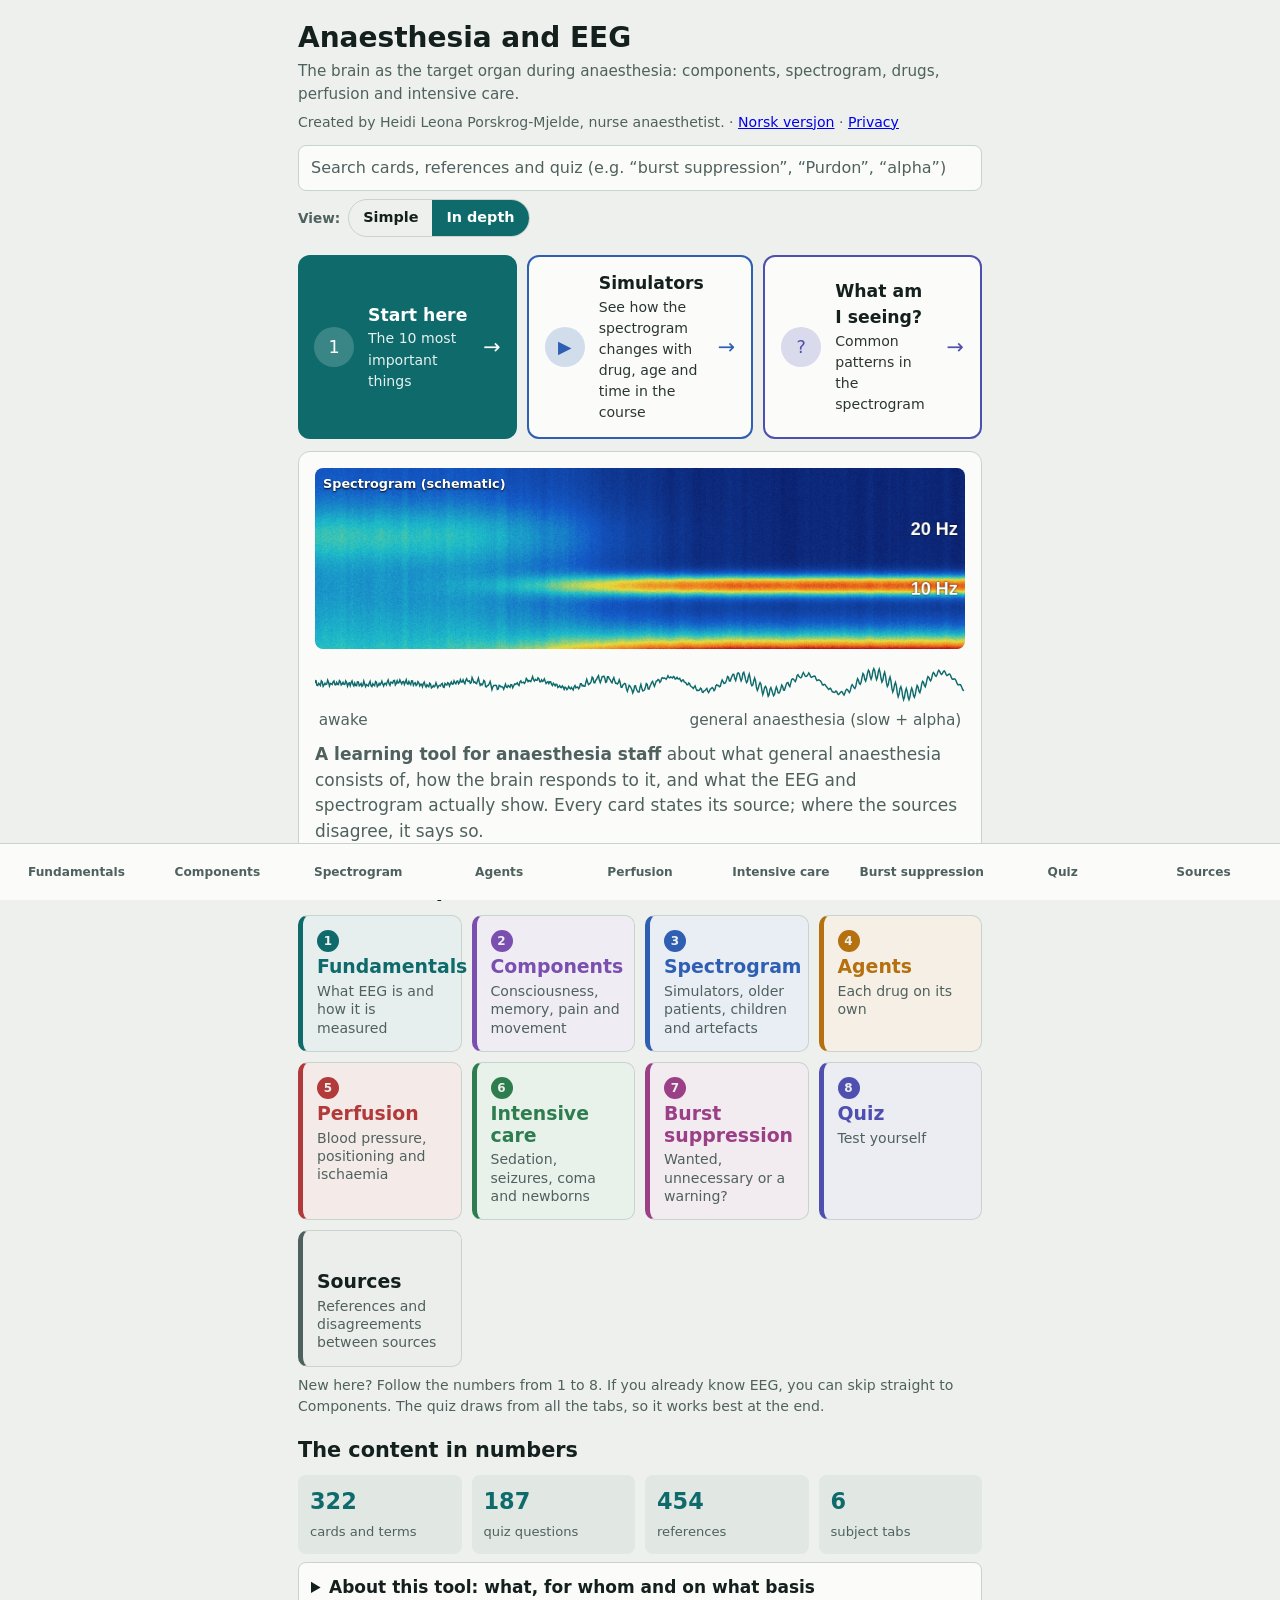
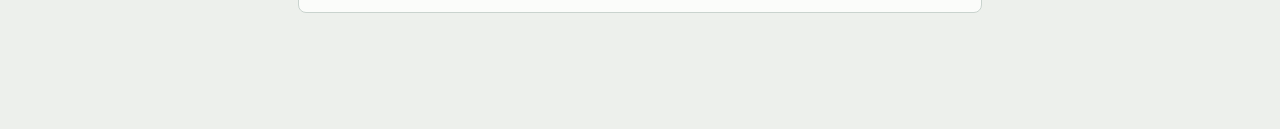
==== en.html @ 97583972 "Add files via upload" ====
<!doctype html><html><head><meta charset=utf8><meta name=viewport content="width=device-width,initial-scale=1,viewport-fit=cover"><style>:root{color-scheme:light;box-sizing:border-box;padding-top:env(safe-area-inset-top,0px);padding-bottom:env(safe-area-inset-bottom,0px)}html{scroll-padding-top:env(safe-area-inset-top,0px)}body{margin:0;padding:0;font:14px -apple-system,BlinkMacSystemFont,sans-serif;background:#fff;color:#000}img{max-width:100%}[hidden]:not([hidden=until-found i]){display:none!important}.iqMon{display:flex;flex-wrap:wrap;gap:6px 16px;align-items:flex-end;background:#0b1716;color:#e8f5f3;border-radius:8px;padding:8px 12px;margin:4px 0 6px}.iqMon div{display:flex;flex-direction:column}.iqMon span{font-size:.72rem;opacity:.75;text-transform:uppercase;letter-spacing:.04em}.iqMon b{font-size:1.15rem;line-height:1.1}.iqMon .iqIdx b{font-size:2.4rem;color:#fff}
.fb .linkbtn,#iqFb .linkbtn{text-align:left;padding-left:0;margin-top:4px}
#topbar{position:sticky;top:0;z-index:12;display:flex;justify-content:space-between;gap:8px;margin:0 -18px;padding:calc(6px + env(safe-area-inset-top,0px)) 18px 6px;background:var(--bg);border-bottom:1px solid var(--line)}#topbar[hidden]{display:none}#topbar button{display:inline-flex;align-items:center;gap:6px;border:1px solid var(--line);background:var(--surface);color:var(--accent);font:inherit;font-weight:600;font-size:.92rem;border-radius:999px;padding:8px 14px;min-height:40px;cursor:pointer}#topbar button span{font-size:1.3rem;line-height:1}
h2,h3,.card,.subnav{scroll-margin-top:calc(64px + env(safe-area-inset-top,0px))}
.totop{display:block;margin:10px 0 0 auto;border:0;background:none;color:var(--accent);font:inherit;font-size:.85rem;font-weight:600;cursor:pointer;padding:6px 2px;min-height:36px}.totop:hover{text-decoration:underline}
.nchain{margin:4px 0 12px}.ncrow{display:flex;align-items:center;gap:8px}.ncnode{flex:0 0 58%;display:flex;align-items:center;gap:10px;text-align:left;border:1.5px solid var(--line);background:var(--surface);color:var(--ink,inherit);font:inherit;font-weight:600;border-radius:12px;padding:8px 12px;min-height:46px;cursor:pointer}.ncnode small{display:block;font-weight:400;font-size:.8rem;color:var(--muted)}.ncnode[aria-expanded="true"]{border-color:var(--accent);box-shadow:0 0 0 2px var(--accent)}.ncn{flex:0 0 auto;width:24px;height:24px;border-radius:50%;background:var(--accent);color:var(--accent-ink,#fff);display:grid;place-items:center;font-size:.8rem}.ncout{font-size:.82rem;color:var(--muted);line-height:1.25}.ncout:not(:empty)::before{content:"→ "}.ncarr{width:58%;text-align:center;color:var(--muted);line-height:1;margin:2px 0}.ncbar{width:58%;margin:4px 0;border-top:2px dashed #c0392b;color:#c0392b;font-size:.8rem;font-weight:700;text-align:center;padding-top:3px}.ncpanel{margin-top:10px;background:var(--soft);border-radius:10px;padding:10px 12px;font-size:.93rem}.ncpanel .linkbtn{display:block;text-align:left;padding-left:0;margin-top:4px}
body.simple .card:not(.full) .small.srckeep{display:block!important}
</style></head><body>
<!doctype html>
<html lang="en">
<head>
<meta charset="utf-8">
<meta name="viewport" content="width=device-width, initial-scale=1, viewport-fit=cover">
<title>Anaesthesia and EEG – learning tool</title>
<link rel="manifest" href="manifest-en.webmanifest">
<meta name="theme-color" content="#0F6B6B">
<meta name="apple-mobile-web-app-capable" content="yes">
<meta name="mobile-web-app-capable" content="yes">
<meta name="apple-mobile-web-app-status-bar-style" content="default">
<link rel="apple-touch-icon" href="apple-touch-icon.png">
<link rel="icon" type="image/png" sizes="64x64" href="favicon-64.png">
<link rel="stylesheet" href="fonts.css">
<style>
:root{
  box-sizing:border-box;
  padding-top:env(safe-area-inset-top,0px);
  padding-bottom:env(safe-area-inset-bottom,0px);
  --bg:#EDF0EC; --surface:#FBFCFA; --ink:#14201E; --muted:#4F615E; --line:#C9D3CE;
  --accent:#0F6B6B; --accent-ink:#FFFFFF; --soft:#E1E8E4;
  --c-hyp:#2F5FB3; --c-amn:#7A4FB0; --c-ana:#B5700F; --c-aki:#2E7D4F; --c-sta:#B23A3A;--c-bs:#9B3F86;--c-quiz:#4F4FB0;
  --ok:#1E7A46; --bad:#B23A3A;
}
@media (prefers-color-scheme:dark){
  :root:not([data-theme="light"]){
    --bg:#0F1716; --surface:#16211F; --ink:#E6EFEC; --muted:#9DB0AB; --line:#2A3A37;
    --accent:#5CC9C0; --accent-ink:#06201E; --soft:#1D2B28;
    --c-hyp:#7FA6EE; --c-amn:#B99AE6; --c-ana:#E3A64A; --c-aki:#6CCB92; --c-sta:#E58585;--c-bs:#E39AD2;--c-quiz:#A9A9F0;
    --ok:#6CCB92; --bad:#E58585;
  }
}
:root[data-theme="dark"]{
  --bg:#0F1716; --surface:#16211F; --ink:#E6EFEC; --muted:#9DB0AB; --line:#2A3A37;
  --accent:#5CC9C0; --accent-ink:#06201E; --soft:#1D2B28;
  --c-hyp:#7FA6EE; --c-amn:#B99AE6; --c-ana:#E3A64A; --c-aki:#6CCB92; --c-sta:#E58585;--c-bs:#E39AD2;--c-quiz:#A9A9F0;
  --ok:#6CCB92; --bad:#E58585;
}
html{scroll-padding-top:env(safe-area-inset-top,0px);height:100%}
*,*::before,*::after{box-sizing:inherit}
body{
  margin:0;min-height:100%;background:var(--bg);color:var(--ink);
  font-family:'Source Sans 3',system-ui,-apple-system,'Segoe UI',sans-serif;
  font-size:17px;line-height:1.5;
  padding-bottom:84px;
}
h1,h2,h3{font-family:'Bricolage Grotesque',system-ui,sans-serif;line-height:1.15;margin:0}
.wrap{max-width:720px;margin:0 auto;padding:0 18px}
header{padding:22px 0 10px}
header h1{font-size:1.75rem;font-weight:700}
header p{margin:6px 0 0;color:var(--muted);font-size:.95rem}
.panel{padding-bottom:24px}
.panel[hidden]{display:none}
h2{font-size:1.3rem;font-weight:700;margin:18px 0 8px}
p{margin:0 0 12px}
.note{background:var(--soft);border-left:4px solid var(--accent);padding:10px 12px;font-size:.93rem;margin:12px 0}
.small{font-size:.88rem;color:var(--muted)}

/* nav */
nav{position:fixed;left:0;right:0;bottom:0;background:var(--surface);border-top:1px solid var(--line);
  padding:6px 8px calc(6px + env(safe-area-inset-bottom,0px));display:flex;gap:4px;z-index:10}
.tab{flex:1;border:0;background:transparent;color:var(--muted);font:inherit;font-size:.76rem;font-weight:600;
  padding:10px 2px;border-radius:10px;cursor:pointer;min-height:44px}
@media (max-width:520px){nav{gap:2px;padding-left:4px;padding-right:4px}.tab{font-size:.62rem;padding:8px 0;line-height:1.15;min-width:0}}
.tab[aria-selected="true"]{background:var(--accent);color:var(--accent-ink)}
.tab .ts{display:none}
@media (max-width:520px){.tab .tl{display:none}.tab .ts{display:inline}}
.linkbtn{background:none;border:0;padding:0;font:inherit;color:var(--accent);text-decoration:underline;cursor:pointer}
.tab:focus-visible,button:focus-visible,summary:focus-visible,input:focus-visible,a:focus-visible{outline:3px solid var(--accent);outline-offset:2px}

/* components */
details.comp{border-left:6px solid var(--hue);background:var(--surface);margin:10px 0;border-radius:0 8px 8px 0}
details.comp summary{cursor:pointer;padding:14px 14px;font-family:'Bricolage Grotesque',system-ui,sans-serif;font-weight:700;font-size:1.08rem;list-style:none;display:flex;justify-content:space-between;gap:8px;align-items:center}
details.comp summary::-webkit-details-marker{display:none}
details.comp summary::after{content:"+";font-size:1.4rem;color:var(--hue);font-weight:500}
details.comp[open] summary::after{content:"–"}
.comp .body{padding:0 14px 14px}
.comp ul{margin:6px 0 10px;padding-left:20px}
.comp li{margin-bottom:6px}
.micro{margin-top:12px;padding:10px 12px 4px;border-radius:8px;background:color-mix(in srgb,var(--hue) 9%,transparent)}
.micro h4{margin:0 0 4px;font-size:.98rem}
.tag{display:inline-block;font-size:.8rem;font-weight:600;padding:2px 8px;border-radius:99px;border:1px solid var(--hue);color:var(--hue);margin:2px 6px 8px 0}
.tag.warn{border-color:var(--c-ana);color:var(--c-ana)}

/* controls */
.seg{display:flex;flex-wrap:wrap;gap:6px;margin:6px 0 10px}
.seg button{flex:1 1 auto;min-width:0;border:1.5px solid var(--line);background:var(--surface);color:var(--ink);
  font:inherit;font-size:.92rem;font-weight:600;padding:9px 10px;border-radius:9px;cursor:pointer;min-height:44px}
.seg button[aria-pressed="true"]{border-color:var(--accent);background:var(--accent);color:var(--accent-ink)}
.seg button:disabled{opacity:.4;cursor:not-allowed}
.ctl-label{font-weight:600;font-size:.95rem;margin-top:8px}

/* spectrogram */
.stage{background:#0D1626;border-radius:10px;padding:0;position:relative;overflow:hidden}
canvas{display:block;width:100%}
#specCanvas{touch-action:pan-y;cursor:ew-resize}
.rawwrap{background:#0D1626;border-radius:10px;margin-top:10px}
.legend{display:flex;flex-wrap:wrap;gap:6px 14px;font-size:.85rem;color:var(--muted);margin:8px 0}
.cbar{height:10px;border-radius:5px;background:linear-gradient(90deg,#101a4a,#1f4e9c,#1fa3a3,#9bd05a,#f5d33f,#f08a2c,#d6372b);margin:4px 0}
.cbar-l{display:flex;justify-content:space-between;font-size:.78rem;color:var(--muted)}
input[type=range]{width:100%;margin:8px 0;accent-color:var(--accent);min-height:32px}
.state{border-left:6px solid var(--accent);background:var(--surface);padding:12px 14px;margin:12px 0;border-radius:0 8px 8px 0}
.state h3{font-size:1.1rem;margin-bottom:4px}
.bars{margin:10px 0}
.bar{display:grid;grid-template-columns:96px 1fr;gap:8px;align-items:center;font-size:.88rem;margin:4px 0}
.bar i{display:block;height:10px;border-radius:5px;background:var(--accent);min-width:2px}
.bar span{color:var(--muted)}

/* quiz */
.qcard{background:var(--surface);border:1px solid var(--line);border-radius:10px;padding:16px;margin:12px 0}
.qcard h3{font-size:1.1rem;margin-bottom:12px}
.opt{display:block;width:100%;text-align:left;border:1.5px solid var(--line);background:var(--bg);color:var(--ink);
  font:inherit;padding:12px;border-radius:9px;margin:8px 0;cursor:pointer;min-height:44px}
.opt.right{border-color:var(--ok);background:color-mix(in srgb,var(--ok) 16%,var(--surface))}
.opt.wrong{border-color:var(--bad);background:color-mix(in srgb,var(--bad) 14%,var(--surface))}
.opt:disabled{cursor:default}
.fb{margin-top:10px;padding:10px 12px;background:var(--soft);border-radius:8px;font-size:.95rem}
.fb strong.ok{color:var(--ok)} .fb strong.bad{color:var(--bad)}
.primary{border:0;background:var(--accent);color:var(--accent-ink);font:inherit;font-weight:600;padding:12px 18px;border-radius:9px;cursor:pointer;min-height:44px;margin-top:10px}
.chips{display:flex;flex-wrap:wrap;gap:6px;margin:8px 0 12px}
.chip{border:1.5px solid var(--line);background:var(--bg);color:var(--ink);border-radius:999px;padding:5px 11px;font-size:.85rem;cursor:pointer}
.chip.on{background:var(--accent);border-color:var(--accent);color:#fff}
.prog{height:6px;background:var(--soft);border-radius:3px;overflow:hidden}
.prog div{height:100%;background:var(--accent);transition:width .25s}

/* sources */
.ref{border-top:1px solid var(--line);padding:12px 0}
.ref:first-of-type{border-top:0}
.ref a{color:var(--accent);word-break:break-word}
.ev li{margin-bottom:8px}

.tag.ok{border-color:var(--ok);color:var(--ok)}
.defs{display:grid;gap:8px;margin:10px 0}
.def{background:var(--surface);border:1px solid var(--line);border-radius:8px;padding:10px 12px}
.def strong{display:block;font-family:'Bricolage Grotesque',system-ui,sans-serif}
table.mx{width:100%;border-collapse:collapse;margin:10px 0;font-size:.9rem;table-layout:fixed}
table.mx th,table.mx td{border:1px solid var(--line);padding:8px;vertical-align:top;text-align:left;word-wrap:break-word}
table.mx th{background:var(--soft);font-weight:600}
table.mx td.dis{background:color-mix(in srgb,var(--c-ana) 12%,var(--surface))}
details.sc{background:var(--surface);border:1px solid var(--line);border-radius:8px;margin:8px 0}
details.sc summary{cursor:pointer;padding:12px;font-weight:600}
details.sc .body{padding:0 12px 12px}
.card{background:var(--surface);border:1px solid var(--line);border-radius:8px;padding:12px;margin:10px 0}
.search{margin:12px 0 4px;position:relative}
.search input{width:100%;box-sizing:border-box;padding:10px 12px;border:1px solid var(--line);border-radius:8px;background:var(--surface);color:var(--ink);font:inherit;font-size:1rem}
.search input::placeholder{color:var(--muted)}
.sres{margin-top:8px;background:var(--surface);border:1px solid var(--line);border-radius:8px;max-height:60vh;overflow:auto}
.sres:empty{display:none}
.sres .sh{padding:8px 12px;color:var(--muted);font-size:.85rem;border-bottom:1px solid var(--line)}
.sres button{all:unset;display:block;width:100%;box-sizing:border-box;cursor:pointer;padding:10px 12px;border-bottom:1px solid var(--line)}
.sres button:last-child{border-bottom:0}
.sres button:hover,.sres button:focus-visible{background:var(--soft)}
.sres .st{font-weight:700}
.sres .sp{display:inline-block;font-size:.78rem;color:var(--accent);margin-right:6px}
.sres .sn{color:var(--muted);font-size:.88rem;margin-top:2px}
.sres mark,.hit mark{background:color-mix(in srgb,var(--accent) 30%,transparent);color:inherit;border-radius:2px}
.flash{animation:flash 1.8s ease-out}
@keyframes flash{0%{box-shadow:0 0 0 3px var(--accent)}100%{box-shadow:0 0 0 0 transparent}}
header h1 button{all:unset;cursor:pointer;font:inherit;color:inherit}
header h1 button:hover{color:var(--accent)}
.quickbtn{all:unset;box-sizing:border-box;display:flex;align-items:center;gap:14px;width:100%;cursor:pointer;background:var(--accent);color:var(--accent-ink);border-radius:12px;padding:14px 16px;margin:8px 0 12px}
.quickbtn:hover,.quickbtn:focus-visible{outline:none;box-shadow:0 0 0 3px var(--line)}
.quickbtn .qi{flex:0 0 auto;width:40px;height:40px;border-radius:50%;background:color-mix(in srgb,var(--accent-ink) 18%,transparent);display:grid;place-items:center;font-size:1.1rem}
.quickbtn .qt{display:block;font-weight:700;font-size:1.08rem}
.quickbtn .qd{display:block;font-size:.88rem;opacity:.9}
.quickbtn .qa{margin-left:auto;font-size:1.3rem}
.heroSpecWrap{position:relative;margin:0 0 4px}
#heroSpec{display:block;width:100%;height:auto;border-radius:8px}
.heroLbl{position:absolute;left:8px;top:6px;font-size:.8rem;font-weight:600;color:#fff;text-shadow:0 1px 2px #000}
.vmode{display:flex;align-items:center;gap:8px;margin:8px 0 0;flex-wrap:wrap}
.vmode .vl{font-size:.85rem;color:var(--muted);font-weight:600}
.vmode .vb{display:inline-flex;border:1.5px solid var(--line);border-radius:999px;overflow:hidden}
.vmode button{all:unset;box-sizing:border-box;cursor:pointer;padding:7px 14px;font-size:.9rem;font-weight:600;color:var(--ink);min-height:36px}
.vmode button[aria-pressed="true"]{background:var(--accent);color:var(--accent-ink)}
.vmode button:focus-visible{outline:2px solid var(--accent);outline-offset:-2px}
.lvl{display:inline-block;vertical-align:middle;margin-left:8px;font-size:.68rem;font-weight:700;letter-spacing:.03em;text-transform:uppercase;padding:2px 8px;border-radius:999px;white-space:nowrap}
.lvl-b{background:color-mix(in srgb,var(--accent) 16%,transparent);color:var(--accent)}
.lvl-d{background:var(--soft);color:var(--muted)}
.cardtog,.deeptog{all:unset;box-sizing:border-box;cursor:pointer;display:none;margin-top:8px;font-size:.88rem;font-weight:600;color:var(--accent);padding:6px 0}
.deeptog{border:1.5px dashed var(--line);border-radius:10px;padding:10px 14px;margin:6px 0 14px;width:100%;text-align:center}
.cardtog:focus-visible,.deeptog:focus-visible{outline:2px solid var(--accent)}
body.simple .cardtog,body.simple .deeptog{display:block}
body.simple .card.lv-b:not(.full):not(.inter) .more,
body.simple .card.lv-b:not(.full):not(.inter) .more-b,
body.simple .card.lv-b:not(.full):not(.inter) .small,
body.simple .card.lv-b:not(.full):not(.inter) .tag,
body.simple .card.lv-b:not(.full):not(.inter) .tblwrap,
body.simple .card.lv-b:not(.full):not(.inter) table{display:none}
body.simple .card.lv-d,body.simple .lv-dh,body.simple details.lv-dd{display:none}
body.simple .showdeep .card.lv-d,body.simple .showdeep .lv-dh,body.simple .showdeep details.lv-dd{display:revert}
body.simple .subnav button.lv-dsub{display:none}
.nosimple{display:none}
body.simple .nosimple{display:block;color:var(--muted)}
body.simple .lv-dpanel .subnav button.lv-dsub{display:revert}
.term{all:unset;cursor:help;border-bottom:1.5px dotted currentColor;color:inherit;font:inherit}
.term:focus-visible{outline:2px solid var(--accent);outline-offset:1px}
#gpop{position:absolute;z-index:60;max-width:320px;background:var(--surface);color:var(--ink);border:1px solid var(--line);border-radius:10px;padding:12px 14px;box-shadow:0 6px 24px rgba(0,0,0,.18);font-size:.92rem;line-height:1.45}
#gpop strong{display:block;margin-bottom:4px}
#gpop .small{display:block;margin-top:6px}
#gpop .gx{all:unset;position:absolute;top:6px;right:8px;cursor:pointer;font-size:1.1rem;color:var(--muted);padding:2px 6px}
.quickrow{display:grid;grid-template-columns:1fr;gap:10px;margin:8px 0 12px}
@media (min-width:720px){.quickrow{grid-template-columns:repeat(3,1fr)}}
.quickrow .quickbtn{margin:0}
.quickbtn.alt{background:var(--surface);color:var(--ink);border:2px solid var(--tc)}
.quickbtn.alt .qi{background:color-mix(in srgb,var(--tc) 20%,transparent);color:var(--tc)}
.quickbtn.alt .qa{color:var(--tc)}
.sh-item{display:grid;grid-template-columns:auto 1fr;gap:4px 12px;align-items:start}
.sh-num{width:30px;height:30px;border-radius:50%;background:var(--accent);color:var(--accent-ink);display:grid;place-items:center;font-weight:700;font-size:.92rem}
.sh-item canvas,.at-item canvas{display:block;width:100%;border-radius:6px;margin:8px 0 2px}
.sh-body p{margin:4px 0}
.at-grid{display:grid;grid-template-columns:1fr;gap:12px}
@media (min-width:720px){.at-grid{grid-template-columns:repeat(2,1fr)}}
.at-item h3{margin:0 0 6px}
.at-item dl{margin:6px 0 0}.at-item dt{font-weight:700;font-size:.85rem;color:var(--muted);margin-top:6px}.at-item dd{margin:2px 0 0}
.sh-body .linkbtn,.at-item .linkbtn{text-align:left}
.nextrow{display:flex;flex-wrap:wrap;gap:8px;margin-top:8px}
.nextrow button{all:unset;box-sizing:border-box;cursor:pointer;border:1.5px solid var(--accent);color:var(--accent);border-radius:999px;padding:8px 14px;font-weight:600;font-size:.92rem}
.nextrow button:focus-visible{outline:2px solid var(--accent);outline-offset:2px}
.hero{background:var(--surface);border:1px solid var(--line);border-radius:12px;padding:16px;margin:8px 0 14px}
.hero p{margin:6px 0 0;color:var(--muted)}
.stats{display:flex;gap:10px;flex-wrap:wrap;margin:12px 0 0}
.stat{flex:1;min-width:110px;background:var(--soft);border-radius:8px;padding:10px 12px}
.stat b{display:block;font-size:1.4rem;color:var(--accent)}
.stat span{font-size:.82rem;color:var(--muted)}
.tiles{display:grid;grid-template-columns:repeat(auto-fill,minmax(230px,1fr));gap:10px;margin:10px 0}
.tiles.big{grid-template-columns:repeat(auto-fill,minmax(150px,1fr));gap:10px;margin:12px 0 8px}
.tile.big{min-height:92px;padding:14px;display:flex;flex-direction:column;gap:4px;border-width:1.5px}
.tile.big .num{font-size:.75rem;font-weight:700;color:var(--muted)}
.tile.big .tn{font-family:'Bricolage Grotesque',system-ui,sans-serif;font-size:1.18rem;font-weight:700;color:var(--accent);line-height:1.15}
.tile.big .td{font-size:.88rem;color:var(--muted);line-height:1.3}
.tile.big.src .tn{color:var(--ink)}
.tile.big{border-left:5px solid var(--tc,var(--accent));background:var(--surface);background:color-mix(in srgb,var(--tc,var(--accent)) 9%,var(--surface))}
.tile.big .tn{color:var(--tc,var(--accent))}
.tile.big .num{display:inline-flex;align-items:center;justify-content:center;width:22px;height:22px;border-radius:50%;background:var(--tc,var(--accent));color:var(--bg);font-size:.75rem}
.tile.big.src{--tc:var(--muted)}
.tile.big.src .num{background:none}
.tile{all:unset;box-sizing:border-box;display:block;cursor:pointer;background:var(--surface);border:1px solid var(--line);border-radius:10px;padding:12px 14px;min-height:44px}
.tile:hover,.tile:focus-visible{border-color:var(--accent);outline:none;box-shadow:0 0 0 2px var(--accent)}
.iqPanels canvas{display:block;width:100%;border-radius:6px;margin:4px 0}
.tile .n{font-size:.72rem;font-weight:700;color:var(--accent);letter-spacing:.04em;text-transform:uppercase}
.tile h3{margin:4px 0 4px;font-size:1.02rem}
.tile p{margin:0;font-size:.9rem;color:var(--muted)}
.path{display:flex;flex-wrap:wrap;gap:6px;align-items:center;margin:8px 0}
.path .step{background:var(--soft);border-radius:999px;padding:6px 12px;font-size:.88rem;font-weight:600}
.path .arr{color:var(--muted)}
.card h3{font-size:1.02rem;margin-bottom:6px}
@media (prefers-reduced-motion:reduce){*{transition:none!important}}
#noAlphaWrap:not([hidden]),#dexHighWrap:not([hidden]),#midaHighWrap:not([hidden]){display:block}
</style>
</head>
<body>
<div class="wrap">
<header>
  <h1><button type="button" id="homeBtn" aria-label="To the home page">Anaesthesia and EEG</button></h1>
  <p>The brain as the target organ during anaesthesia: components, spectrogram, drugs, perfusion and intensive care.</p>
  <p class="small">Created by Heidi Leona Porskrog-Mjelde, nurse anaesthetist. · <a href="index.html" hreflang="nb" lang="nb">Norsk versjon</a> · <a href="privacy.html">Privacy</a></p>
  <div class="search" role="search">
    <input type="search" id="q" placeholder="Search cards, references and quiz (e.g. “burst suppression”, “Purdon”, “alpha”)" autocomplete="off" aria-label="Search the app">
    <div class="sres" id="sres" aria-live="polite"></div>
  </div>
  <div class="vmode" role="group" aria-label="Choose view: simple or in depth"><span class="vl">View:</span><span class="vb"><button type="button" data-mode="simple" aria-pressed="false">Simple</button><button type="button" data-mode="deep" aria-pressed="true">In depth</button></span></div>
</header>
<div id="topbar" hidden><button type="button" id="tbBack"><span aria-hidden="true">‹</span> Back</button><button type="button" id="tbHome"><svg viewBox="0 0 24 24" width="18" height="18" fill="none" stroke="currentColor" stroke-width="2" stroke-linecap="round" stroke-linejoin="round" aria-hidden="true"><path d="M3 11.5 12 4l9 7.5"/><path d="M5.5 10v9.5h4.5v-5.5h4v5.5h4.5V10"/></svg> Home</button></div>


<!-- ========== HOME ========== -->
<section class="panel" id="p-home">
  <div class="quickrow">
  <button class="quickbtn" data-goto="p-start"><span class="qi" aria-hidden="true">1</span><span><span class="qt">Start here</span><span class="qd">The 10 most important things</span></span><span class="qa" aria-hidden="true">→</span></button>
  <button class="quickbtn alt" style="--tc:var(--c-hyp)" data-jumptab="p-spec" data-jumpsub="sim" aria-label="Simulators"><span class="qi" aria-hidden="true">▶</span><span><span class="qt">Simulators</span><span class="qd">See how the spectrogram changes with drug, age and time in the course</span></span><span class="qa" aria-hidden="true">→</span></button>
  <button class="quickbtn alt" style="--tc:var(--c-quiz)" data-goto="p-atlas"><span class="qi" aria-hidden="true">?</span><span><span class="qt">What am I seeing?</span><span class="qd">Common patterns in the spectrogram</span></span><span class="qa" aria-hidden="true">→</span></button>
  </div>
  <div class="hero">
    <div class="heroSpecWrap" role="img" aria-label="Schematic spectrogram and raw EEG: from awake, low-amplitude fast activity to general anaesthesia with strong slow-delta and a clear alpha band around 10 Hz"><canvas id="heroSpec" width="720" height="200"></canvas><span class="heroLbl" aria-hidden="true">Spectrogram (schematic)</span></div>
    <svg viewBox="0 0 720 84" style="width:100%;height:auto" role="img" aria-label="Stylised EEG going from fast, low-amplitude awake activity to slow activity with frontal alpha during anaesthesia">
      <polyline id="heroWave" fill="none" stroke="var(--accent)" stroke-width="1.6" points=""/>
      <text x="4" y="80" font-size="17" fill="var(--muted)">awake</text>
      <text x="716" y="80" font-size="17" fill="var(--muted)" text-anchor="end">general anaesthesia (slow + alpha)</text>
    </svg>
    <p><strong>A learning tool for anaesthesia staff</strong> about what general anaesthesia consists of, how the brain responds to it, and what the EEG and spectrogram actually show. Every card states its source; where the sources disagree, it says so.</p>
  </div>

  <h2>Choose a topic</h2>
  <div class="tiles big">
    <button class="tile big" style="--tc:var(--accent)" data-go="p-basis"><span class="num">1</span><span class="tn">Fundamentals</span><span class="td">What EEG is and how it is measured</span></button>
    <button class="tile big" style="--tc:var(--c-amn)" data-go="p-comp"><span class="num">2</span><span class="tn">Components</span><span class="td">Consciousness, memory, pain and movement</span></button>
    <button class="tile big" style="--tc:var(--c-hyp)" data-go="p-spec"><span class="num">3</span><span class="tn">Spectrogram</span><span class="td">Simulators, older patients, children and artefacts</span></button>
    <button class="tile big" style="--tc:var(--c-ana)" data-go="p-drug"><span class="num">4</span><span class="tn">Agents</span><span class="td">Each drug on its own</span></button>
    <button class="tile big" style="--tc:var(--c-sta)" data-go="p-perf"><span class="num">5</span><span class="tn">Perfusion</span><span class="td">Blood pressure, positioning and ischaemia</span></button>
    <button class="tile big" style="--tc:var(--c-aki)" data-go="p-icu"><span class="num">6</span><span class="tn">Intensive care</span><span class="td">Sedation, seizures, coma and newborns</span></button>
    <button class="tile big" style="--tc:var(--c-bs)" data-go="p-bs"><span class="num">7</span><span class="tn">Burst suppression</span><span class="td">Wanted, unnecessary or a warning?</span></button>
    <button class="tile big" style="--tc:var(--c-quiz)" data-go="p-quiz"><span class="num">8</span><span class="tn">Quiz</span><span class="td">Test yourself</span></button>
    <button class="tile big src" data-go="p-src"><span class="num">&nbsp;</span><span class="tn">Sources</span><span class="td">References and disagreements between sources</span></button>
  </div>
  <p class="small">New here? Follow the numbers from 1 to 8. If you already know EEG, you can skip straight to Components. The quiz draws from all the tabs, so it works best at the end.</p>

  <h2 style="margin-top:22px">The content in numbers</h2>
  <div class="stats" id="homeStats"></div>

  <details class="sc" id="about">
    <summary>About this tool: what, for whom and on what basis</summary>
    <div class="body">
      <p><strong>Who made it.</strong> Heidi Leona Porskrog-Mjelde, nurse anaesthetist. The content has been compiled and written as an independent learning project.</p>
      <p><strong>What it is.</strong> An interactive learning tool about general anaesthesia and the brain as the target organ: which components a general anaesthetic consists of, how they can be assessed, and what the EEG and spectrogram look like under different drugs, at different ages and with changes in cerebral perfusion. The tabs cover the components (consciousness, memory, nociception, immobility and autonomic stability), a schematic spectrogram simulator, the effects of drugs on consciousness and memory, perfusion and positioning, sedation in intensive care, a quiz and a combined list of sources.</p>
      <p><strong>Who it is for.</strong> Nurse anaesthetists and anaesthetists, for teaching and self-study. It assumes basic knowledge of anaesthesia and is designed to give a shared vocabulary and a precise relationship to what the sources actually show. It is not a clinical guideline and gives no dosing advice.</p>
      <p><strong>What it is based on.</strong> The main sources are twelve chapters of Miller's Anesthesia, 10th edition (2025), each written by its own authors and cited by author name (see Sources), Morgan and Mikhail (2022, chapters 8, 9 and 43) for comparison, and Lobo and Lamperti (2025) on EEG during anaesthesia, supplemented by peer-reviewed original articles and reviews listed in the Sources tab. Every claim is tagged with its source. Where the chapters build on original studies, these are listed under “Original references in Miller's”.</p>
      <p><strong>Interpretation based on the sources.</strong> Some points are marked “interpretation based on the sources”. This means that the conclusion is not stated in any single source, but is drawn by combining findings from several sources or by applying them to a clinical situation the sources have not studied. Such points should be read as reasonable inferences, not as documented knowledge. Reflections and clinical cases from the author are marked separately.</p>
      <p><strong>What it is not.</strong> The spectrograms in the simulator are schematic models built on the descriptions in the sources, not recordings from patients. Where the sources disagree, or where articles contain internal discrepancies, this has been collected under “Discrepancies and disagreements between sources” in the Sources tab rather than smoothed over. Check the original sources before the content is used in teaching.</p>
      <p><strong>Independence.</strong> This is not product information. The app is product-neutral and recommends no monitors. Product names appear only where a study or clinical case measured with a specific device, because the index values then belong to that device, and in the conflicts of interest declared by the authors of the sources. No manufacturer or supplier has had any influence on the content. Conflicts of interest declared by the authors of the sources themselves are reproduced on each card.</p>
      <p><strong>About the author and independence.</strong> The app was made by a nurse anaesthetist in her spare time, with her own funds and her own equipment. It was made without funding from or influence by an employer, educational institution, manufacturers or suppliers. The author has experience in training others to use medical equipment, including EEG monitors. The app is product-neutral and recommends no monitors.</p>
      <p class="small">Feedback or requests for missing content: <a href="mailto:heidimjelde@hotmail.com">heidimjelde@hotmail.com</a>. Last updated: 26 October 2026.</p>
      <p class="small">Licence: text, figures and simulators made for the app may be shared and adapted for non-commercial purposes, provided the author is credited (<a href="https://creativecommons.org/licenses/by-nc/4.0/" rel="license">CC BY-NC 4.0</a>). Quotations, figures and findings from the sources belong to their respective authors and publishers.</p>
    </div>
  </details>
</section>

<!-- ========== COMPONENTS ========== -->
<section class="panel" id="p-comp" hidden>
  <p>General anaesthesia is a reversible, drug-induced state with several components. The components can be affected differently by different drugs, so each must be assessed separately. Start with the concepts below: consciousness and amnesia are not the same thing.</p>
  <div class="seg subnav" id="compSub" role="group" aria-label="Sections of the tab" style="margin:6px 0 14px"><button data-sub="base" aria-pressed="true">Basic concepts</button><button data-sub="move" aria-pressed="false">Movement and pain</button><button data-sub="aware" aria-pressed="false">Awareness and memory</button><button data-sub="consc" aria-pressed="false">Consciousness and brain networks</button></div>
  <div class="subgrp" data-sub="base">
  <div class="card"><h3>General anaesthesia has several components, which is why “depth of anaesthesia” is an imprecise term</h3>
  <p>General anaesthesia is not one state that becomes deeper or lighter. It is several effects that the drugs produce at the same time, and that can be assessed separately.</p>
  <table class="mx" style="font-size:.92em">
   <thead><tr><th>Component</th><th>What it means</th></tr></thead>
   <tbody>
    <tr><th>Unconsciousness (hypnosis)</th><td>The patient experiences nothing.</td></tr>
    <tr><th>Amnesia</th><td>The patient does not remember what happens.</td></tr>
    <tr><th>Analgesia and reduced nociception</th><td>The body and brain react less to surgical stimulation.</td></tr>
    <tr><th>Akinesia (immobility)</th><td>The patient does not move in response to painful stimulation.</td></tr>
    <tr><th>Physiological stability</th><td>Circulation, breathing, autonomic functions and temperature are kept stable.</td></tr>
   </tbody>
  </table>
  <p class="small" style="margin-top:4px">Sources: Brown 2010; Sleigh et al. 2025</p>
  <p style="margin-top:12px"><strong>Why a single measure of “depth” falls short:</strong></p>
  <ul>
   <li><strong>The components appear at different doses.</strong> With volatile agents, memory disappears at approx. 0.25 MAC and consciousness at approx. 0.3–0.5 MAC. 1 MAC prevents movement in half of patients, and burst suppression only appears above approx. 1.3–1.4 MAC. With propofol, half stop responding at 2.3–3.5 µg/ml and burst suppression appears at approx. 5 µg/ml, whereas 15–16 µg/ml is needed to prevent movement at incision.<span class="small" style="display:block;margin-top:2px">Sources: Perouansky et al. 2025; Vuyk et al. 2025; Sleigh et al. 2025; Pilge 2014</span></li>
   <li><strong>The components sit in different parts of the nervous system.</strong> Consciousness and memory are brain functions. Immobility under volatile agents arises mainly in the spinal cord. Movement, autonomic responses and brain arousal on stimulation do not closely follow each other.<span class="small" style="display:block;margin-top:2px">Sources: Perouansky et al. 2025; Sleigh et al. 2025</span></li>
   <li><strong>The drugs affect the components differently.</strong> Opioids dampen the response to stimulation but change the EEG little and do not produce full unconsciousness. Neuromuscular blocking agents produce immobility without affecting consciousness.<span class="small" style="display:block;margin-top:2px">Sources: Kim et al. 2025; Sleigh et al. 2025</span></li>
   <li><strong>The same patient can be “deep” and “light” at the same time.</strong> Under propofol, the brain can be in burst suppression while the patient still moves at incision. Under neuromuscular blockade, the patient can be conscious without moving: in studies using the isolated forearm technique, about one in three responded to command.<span class="small" style="display:block;margin-top:2px">Sources: Sleigh et al. 2025; Linassi 2018</span></li>
   <li><strong>The textbooks themselves warn against the term.</strong> A single measure of depth of anaesthesia is considered an inadequate simplification that leads to many errors. An alternative is to ask whether each system has been switched off, instead of whether the depth is right. The Norwegian standard for anaesthesia uses the term without defining it.<span class="small" style="display:block;margin-top:2px">Sources: Sleigh et al. 2025; Sleigh 2011; Norwegian standard for anaesthesia 2024</span></li>
   <li><strong>The EEG answers some of the questions, not all.</strong> The EEG measures the brain. It says most about consciousness and memory, and can also show that the brain reacts to noxious stimulation (see Analgesia and nociception below). Movement and circulation must be assessed separately.<span class="small" style="display:block;margin-top:2px">Sources: Sleigh 2011; García 2021; Sleigh et al. 2025</span></li>
  </ul>
  <p><strong>What it means in practice (interpretation based on the sources):</strong> Ask instead which component you are assessing. Is the patient unconscious? Is the response to stimulation dampened? Is the patient lying still? Is the circulation stable? Each question has its own answer and its own signs.</p>
  </div>
  <div class="card" style="border-left:4px solid var(--accent,#0F6B6B)"><h3>Assess each component separately</h3>
  <ul>
   <li><strong>Consciousness, responsiveness and recall are different things.</strong> A patient can experience a command without being able to respond, for example under neuromuscular blockade. Amnesia does not mean that consciousness is lost.<span class="small" style="display:block;margin-top:2px">See <button type="button" class="linkbtn" data-jumptab="p-comp" data-jumpsub="base" data-jumpcard="Four combinations">“Four combinations”</button> and “1. Patient receives low-dose propofol, talks coherently, and remembers nothing afterwards.”</span></li>
   <li><strong>Connected consciousness without recall occurs.</strong> IFT responses are rarely followed by explicit recall. Frontal alpha–delta does not rule out connected consciousness. The feared complication is awareness with recall (AWR).<span class="small" style="display:block;margin-top:2px">See <button type="button" class="linkbtn" data-jumptab="p-comp" data-jumpsub="base" data-jumpcard="Four combinations">“Four combinations”</button> and “2. Patient under neuromuscular blockade with frontal alpha–delta squeezes the hand on command (isolated forearm) but remembers nothing.”</span></li>
   <li><strong>No drug covers every component equally well.</strong> Different concentrations are needed for consciousness, amnesia, pain and immobility. Combinations change the figures considerably, especially opioid with hypnotics. Opioids, for example, do not produce complete loss of consciousness.<span class="small" style="display:block;margin-top:2px">See <button type="button" class="linkbtn" data-jumptab="p-comp" data-jumpsub="base" data-jumpcard="Which components do the different drugs affect?">“Which components do the different drugs affect?”</button></span></li>
   <li><strong>Propofol produces burst suppression long before immobility.</strong> Half of patients stop responding to speech at 2.3–3.5 µg/ml, and burst suppression appears at about 5 µg/ml. Propofol alone needs 15–16 µg/ml to prevent movement at incision. During TIVA, immobility must therefore in practice come from opioid (lowers the propofol requirement at incision by about 80 %) or from neuromuscular blocking agents.<span class="small" style="display:block;margin-top:2px">See <button type="button" class="linkbtn" data-jumptab="p-comp" data-jumpsub="base" data-jumpcard="Which components do the different drugs affect?">“Which components do the different drugs affect?”</button></span></li>
   <li><strong>With volatile agents, immobility comes before burst suppression.</strong> Consciousness is lost at about 0.3–0.5 MAC, and 1 MAC prevents movement in half of patients. Burst suppression only appears above about 1.3–1.4 MAC. Immobility arises mainly in the spinal cord.<span class="small" style="display:block;margin-top:2px">See <button type="button" class="linkbtn" data-jumptab="p-comp" data-jumpsub="base" data-jumpcard="Which components do the different drugs affect?">“Which components do the different drugs affect?”</button></span></li>
   <li><strong>Movement is not a measure of hypnosis.</strong> Burst suppression ensures unconsciousness, but not that the patient lies still under propofol. Increasing propofol until the patient lies still may give unnecessarily deep hypnosis. The EEG shows the effect on the brain, whereas movement mostly reflects the spinal cord and the nociceptive balance (interpretation based on the sources).<span class="small" style="display:block;margin-top:2px">See <button type="button" class="linkbtn" data-jumptab="p-comp" data-jumpsub="base" data-jumpcard="Which components do the different drugs affect?">“Which components do the different drugs affect?”</button> and “6. Deep anaesthesia with burst suppression and no response.”</span></li>
  </ul>
  <p class="small">The cards below summarise the articles and chapters these points are based on.</p></div>
  <h2>Concepts that are often confused</h2>
  <div class="defs">
    <div class="def"><strong>Consciousness</strong>Subjective experience. It can be <em>connected</em> (experience of the surroundings, for example surgery) or <em>disconnected</em> (experience that is independent of the surroundings, for example a dream). <span class="tag">Mashour and Pryor 2025</span></div>
    <div class="def"><strong>Responsiveness</strong>The ability to respond to stimuli. A patient can experience a command without being able to respond, for example when neuromuscular blocking agents have been given. <span class="tag">Mashour and Pryor 2025; Sleigh et al. 2025</span></div>
    <div class="def"><strong>Recall and amnesia</strong>Recall is when an experience becomes a lasting, explicit memory. Amnesia is failure of the memory processes. It is not the same as consciousness being absent. <span class="tag">Mashour and Pryor 2025</span></div>
  </div>
  <p class="small">Clinically we often use “awareness” for consciousness and recall together. This is imprecise, because the two can be separated from each other.<span class="small" style="display:block;margin-top:2px">Source: Mashour and Pryor 2025</span></p>
  <h3>Four combinations</h3>
  <table class="mx">
    <thead><tr><th></th><th>No recall afterwards</th><th>Explicit recall afterwards</th></tr></thead>
    <tbody>
      <tr><th>No consciousness during the procedure</th><td>Normal general anaesthesia</td><td class="dis">Contested, see below</td></tr>
      <tr><th>Connected consciousness</th><td>Happens. For example IFT response without recall</td><td>Awareness with recall (AWR)</td></tr>
    </tbody>
  </table>
  <div class="note"><strong>Can you remember something you were not conscious of?</strong> The sources do not fully agree. An explicit memory in principle presupposes that something was experienced consciously. At the same time, it is allowed that AWR can occasionally occur without conscious experience at the time. The question is hard to settle, because a brief conscious period during anaesthesia cannot always be detected at the time, particularly when the patient is paralysed (interpretation based on the sources). Two other distinctions are better documented: consciousness without recall (the patient squeezes a hand on command but does not remember it afterwards), and implicit memory without conscious recall. The latter was found in 36% of cohorts in a meta-analysis.<span class="small" style="display:block;margin-top:2px">Sources: Mashour and Pryor 2025 and Sleigh et al. 2025 (fig. 36.1); Linassi 2021</span></div>
  <h3>Which components do the different drugs affect?</h3>
  <div class="card">
  <p>No drug affects all the components equally well, and the concentration needed differs for each component. “Not described” means that the sources here do not mention it, not that the effect is absent.</p>
  <div style="overflow-x:auto"><table class="mx" style="font-size:.86em;min-width:720px"><thead><tr><th></th><th>Consciousness</th><th>Amnesia</th><th>Pain and nociception</th><th>Immobility</th></tr></thead><tbody><tr><th>Propofol</th><td>Yes. 50% unresponsive to verbal command at 2.3–3.5 µg/ml (Vuyk et al. 2025)</td><td>Yes, at a lighter level than loss of response (Glass 1997)</td><td>Partly. Propofol alone can abolish the response to laryngoscopy, which remifentanil alone does not (Fukuda 2025). The interaction with opioids is markedly synergistic for analgesic effects (Kim et al. 2025), and fentanyl reduces the propofol requirement at incision by about 80% (Smith 1994)</td><td>Only at high concentrations: 15–16 µg/ml alone (Vuyk et al. 2025; Sleigh et al. 2025). Burst suppression already appears at about 5 µg/ml (Pilge 2014). Muscle tone is reduced, but movement in response to surgical stimulation may occur (Aitkenhead ch. 3). Aitkenhead gives lower figures than Miller's (see Discrepancies)</td></tr><tr><th>Inhaled agents</th><td>Yes. About 0.5 MAC (Perouansky et al. 2025). MAC-awake 0.3–0.4 MAC (Morgan and Mikhail)</td><td>Yes. About 0.25 MAC (Perouansky et al. 2025)</td><td>Partly. The action in the spinal cord blunts ascending nociceptive impulses and the withdrawal reflex, but inhibition in the dorsal horn matters less than suppression of motor output from the ventral horn (Perouansky et al. 2025). The interaction with opioids is markedly synergistic for analgesic effects (Kim et al. 2025). Aitkenhead writes that halothane produces anaesthesia without analgesia</td><td>Yes. 1 MAC prevents movement in 50% and about 1.3 MAC in about 95% (Morgan and Mikhail), mainly via the spinal cord (Perouansky et al. 2025, Jinks 2010). All give muscle relaxation sufficient for lower abdominal surgery with spontaneous breathing (Aitkenhead ch. 2). Burst suppression only above about 1.3–1.4 MAC (Pilge 2014)</td></tr><tr><th>Nitrous oxide</th><td>Not potent enough alone. MAC about 105% (Morgan and Mikhail). If nitrous oxide is supplemented only with opioid, awareness occurs in 1–2% (Aitkenhead ch. 2)</td><td>Amnestic concentrations suppress fear learning in animals (Mashour and Pryor 2025)</td><td>Yes. “A good analgesic but a weak anaesthetic” (Aitkenhead ch. 2). NMDA antagonist, and 70% nitrous oxide reduced postoperative opioid-induced hyperalgesia (Fukuda 2025)</td><td>Contributes additively to MAC with other inhaled agents (Morgan and Mikhail)</td></tr><tr><th>Ketamine</th><td>Dissociative state at 0.6–2 µg/ml. The eyes may be open (Vuyk et al. 2025)</td><td>Less pronounced than with benzodiazepines (Vuyk et al. 2025). Amnesia often persists for up to 1 hour after consciousness returns (Aitkenhead ch. 3)</td><td>Yes, somatic. The pain threshold rises at 0.1 µg/ml, well below the level for unconsciousness (Vuyk et al. 2025). It suppresses the response to visceral stimulation poorly, however, so an opioid is recommended when visceral stimulation is expected (Aitkenhead ch. 3)</td><td>Partly. Muscle tone is often increased and spontaneous movements may occur, but reflex movement in response to surgery is uncommon (Aitkenhead ch. 3). Ketamine does not cause burst suppression (Pilge 2014)</td></tr>
<tr><th>Thiopental</th><td>Yes, a potent hypnotic (Aitkenhead ch. 3)</td><td>Less pronounced than with benzodiazepines (Vuyk et al. 2025)</td><td>No. Poor analgesic effect, and at subanaesthetic concentrations the pain threshold is lowered (antanalgesic), which may cause postoperative restlessness (Aitkenhead ch. 3)</td><td>Poor. Surgical anaesthesia requires large doses, and as the sole agent thiopental gives poor muscle relaxation and frequent movement in response to surgical stimulation (Aitkenhead ch. 3). Barbiturates act to a greater extent above the spinal level (Perouansky et al. 2025)</td></tr><tr><th>Dexmedetomidine</th><td>Rousable sedation at 0.2–0.3 ng/ml, non-rousable above about 1.9 ng/ml (Ebert 2000)</td><td>Impaired encoding (Mashour and Pryor 2025). ICU patients remembered more than with propofol (Vuyk et al. 2025)</td><td>Yes, via α2 receptors in the dorsal horn of the spinal cord (Vuyk et al. 2025)</td><td>Not described for dexmedetomidine. Clonidine alone does not produce immobility (Hendrickx 2008)</td></tr><tr><th>Midazolam</th><td>Hypnosis and amnesia at 100–200 ng/ml (Vuyk et al. 2025)</td><td>Yes, anterograde. Retrograde memory is not affected (Vuyk et al. 2025)</td><td>Not described as an effect in the sources</td><td>No. Midazolam alone cannot fully abolish movement to noxious stimuli (Hendrickx 2008)</td></tr><tr><th>Opioids</th><td>No, not complete. High doses can stop breathing without loss of consciousness (Fukuda 2025)</td><td>Affect cognition only partly, hence awareness with high-dose opioid (Brown 2010)</td><td>Yes. Fentanyl C50 about 2 ng/ml for analgesia (Kim et al. 2025)</td><td>Reduce MAC, but with a ceiling. Do not give full immobility alone (Fukuda 2025, Hendrickx 2008)</td></tr></tbody></table></div>
  <p class="small">The concentrations apply to the drug alone in adults and are population values. Combinations change them a great deal, especially opioid together with hypnotics (see the Drugs tab and Hendrickx 2008).</p>
  <h4 style="margin-top:14px">Propofol and inhaled agents produce immobility in different ways</h4>
  <ul>
   <li><strong>Propofol produces burst suppression long before the patient lies still.</strong> Half stop responding to verbal command at 2.3–3.5 µg/ml. Burst suppression already appears at about 4.85 µg/ml. But given alone, 15–16 µg/ml is needed to prevent movement at incision. Immobility during TIVA must therefore in practice come from an opioid, which reduces the propofol requirement at incision by about 80%, or from neuromuscular blocking agents.<span class="small" style="display:block;margin-top:2px">Sources: Vuyk et al. 2025; Sleigh et al. 2025; Pilge 2014; Smith 1994</span></li>
   <li><strong>With inhaled agents, the patient lies still before burst suppression.</strong> Consciousness is lost at about 0.3–0.5 MAC, and 1 MAC by definition prevents movement in half. Burst suppression only appears above about 1.3–1.4 MAC (sevoflurane 2.93 vol%, isoflurane 1.51 vol%).<span class="small" style="display:block;margin-top:2px">Source: Pilge 2014</span></li>
   <li><strong>Inhaled agents produce immobility mainly in the spinal cord.</strong> Not in the cortex. Barbiturates act to a greater extent above the spinal level.<span class="small" style="display:block;margin-top:2px">Sources: Perouansky et al. 2025; Antognini 1993; Rampil 1993; Jinks 2010</span></li>
   <li><strong>Movement says little about how deep the brain is (interpretation based on the sources).</strong> Movement under propofol does not necessarily mean the patient is awake. A patient lying still does not mean the brain is at a suitable depth. Increasing propofol until the patient stops moving can give unnecessarily deep hypnosis. The EEG shows the effect on the brain, while movement mostly reflects the spinal cord and the nociceptive balance.</li>
  </ul>
  <span class="tag">Mashour and Pryor 2025; Kim et al. 2025; Perouansky et al. 2025; Vuyk et al. 2025; Fukuda 2025; Sleigh et al. 2025</span> <span class="tag">Pilge 2014</span> <span class="tag">Hendrickx 2008</span> <span class="tag">Morgan and Mikhail ch. 8</span></div>
  <h2>The components</h2>
  <p class="small">The colour indicates the component.</p>
  <div id="compList"></div>
  <h3>Test yourself: where does this belong?</h3>
  <p class="small">Tap a scenario to see the classification.</p>
  <details class="sc"><summary>1. Patient receives low-dose propofol, talks coherently, and remembers nothing afterwards.</summary><div class="body"><p><strong>Conscious, but no recall.</strong> Amnesia without unconsciousness. The drugs have their own amnestic effects.<span class="small" style="display:block;margin-top:2px">Source: Mashour and Pryor 2025</span></p></div></details>
  <details class="sc"><summary>2. Patient with neuromuscular blockers and frontal alpha-delta squeezes the hand on command (isolated forearm), but remembers nothing.</summary><div class="body"><p><strong>Connected consciousness without recall.</strong> Alpha-delta does not rule out connected consciousness. IFT responses are rarely followed by explicit recall.<span class="small" style="display:block;margin-top:2px">Sources: Gaskell 2017; Linassi 2018</span></p></div></details>
  <details class="sc"><summary>3. Paralysed patient experiences the surgery and talks about it afterwards.</summary><div class="body"><p><strong>Awareness with recall (AWR).</strong> Consciousness and explicit recall. This is what we know as the feared complication.</p></div></details>
  <details class="sc"><summary>4. Patient dreams during the anaesthetic.</summary><div class="body"><p><strong>Disconnected consciousness.</strong> The experience is not connected to the surroundings. Dreaming is also a state in late emergence. Dreams reported “during the anaesthetic” most likely occur just before emergence, with a REM-like EEG in the last 5 minutes before the interview. None of the dreams indicated memory of the operation. See the card on dreaming in the Agents tab.<span class="small" style="display:block;margin-top:2px">Sources: Mashour and Pryor 2025; Sleigh et al. 2025; Leslie 2009 (300 patients)</span></p></div></details>
  <details class="sc"><summary>5. The patient wakes and follows commands before extubation, but does not remember it later.</summary><div class="body"><p><strong>Conscious, but no recall.</strong> When anaesthetic agents are present, consciousness does not necessarily lead to recall.<span class="small" style="display:block;margin-top:2px">Source: Mashour and Pryor 2025</span></p></div></details>
  <details class="sc"><summary>6. Deep anaesthesia with burst suppression and no response.</summary><div class="body"><p><strong>No consciousness.</strong> Burst suppression ensures unconsciousness, but not absence of movement under propofol. Unconsciousness and immobility are two different components.<span class="small" style="display:block;margin-top:2px">Source: Sleigh et al. 2025</span></p></div></details>
  </div>
  <div class="subgrp" data-sub="move">
  <div class="card" style="border-left:4px solid var(--accent,#0F6B6B)"><h3>Movement is mostly about spinal cord and analgesia</h3>
  <ul>
   <li><strong>Reflex and voluntary movement are treated differently.</strong> A reflex to pain runs through the spinal cord. A voluntary movement requires the patient to be connected, conscious and intending something. With the isolated forearm technique the patient is given a command. Purposeful response: more hypnotic. Reflex: more analgesia. This applies to the arm shielded from the neuromuscular blocker, not to all movement during anaesthesia.<span class="small" style="display:block;margin-top:2px">Source: Sleigh et al. 2025, box 36.2. See <button type="button" class="linkbtn" data-jumptab="p-comp" data-jumpsub="move" data-jumpcard="Reflex or purposeful movement?">“Reflex or purposeful movement?”</button></span></li>
   <li><strong>Immobility arises in the spinal cord, not the cortex.</strong> Rats with and without a forebrain needed the same isoflurane concentration to stay still during tail clamping. In seven rats the forebrain including the cortex was removed by aspiration, with a cut just in front of the colliculi in the midbrain. The brainstem and spinal cord remained. The rats still moved when the tail was clamped, and MAC was unchanged for up to 11 hours (about 1.3 %). What keeps the patient still therefore acts further down, mainly in the spinal cord. The brainstem still influences MAC through descending pathways, and MAC says nothing about consciousness.<span class="small" style="display:block;margin-top:2px">Sources: Rampil, Mason and Singh. Anesthesiology 1993;78:707–712 (animal study, 14 rats); Jinks et al. 2010. See <button type="button" class="linkbtn" data-jumptab="p-comp" data-jumpsub="move" data-jumpcard="Rats without a forebrain still move: where in the brainstem is MAC influenced? (Jinks 2010)">“Rats without a forebrain still move: where in the brainstem is MAC influenced? (Jinks 2010)”</button></span></li>
   <li><strong>No movement does not mean unconscious.</strong> A considerable proportion of awareness reports come from patients without a neuromuscular blocking agent. The isolated forearm technique underestimates connected consciousness.<span class="small" style="display:block;margin-top:2px">Source: Sleigh et al. 2025. See <button type="button" class="linkbtn" data-jumptab="p-comp" data-jumpsub="move" data-jumpcard="Reflex or purposeful movement?">“Reflex or purposeful movement?”</button></span></li>
   <li><strong>Lighter hypnosis requires attention to analgesia.</strong> When EEG guidance gave less volatile agent with the same opioid dose, more patients moved (22.3 % versus 15.4 %). Without neuromuscular blockade it is in practice the analgesia that keeps the patient still. (interpretation based on the sources)<span class="small" style="display:block;margin-top:2px">Source: Wildes 2019 (ENGAGES). See <button type="button" class="linkbtn" data-jumptab="p-comp" data-jumpsub="move" data-jumpcard="Reflex or purposeful movement?">“Reflex or purposeful movement?”</button></span></li>
   <li><strong>Different stimuli require different doses.</strong> Fentanyl needs about 2 ng/ml for analgesia but about 15 ng/ml to abolish the response to laryngoscopy. MAC and C50 are doses at which half of patients still move. Dose just above the 95 % isobole instead.<span class="small" style="display:block;margin-top:2px">Source: Kim et al. 2025. See <button type="button" class="linkbtn" data-jumptab="p-comp" data-jumpsub="move" data-jumpcard="Reflex or purposeful movement?">“Reflex or purposeful movement?”</button></span></li>
   <li><strong>More hypnotic often targets the wrong component.</strong> When the EEG shows adequate hypnosis, immobilising agents, analgesia or reflex suppression fit better. Examples are nerve monitoring without neuromuscular blockade, hypertension with a tourniquet and mouth gag insertion in children. The underlying studies are small. (interpretation based on the sources)<span class="small" style="display:block;margin-top:2px">See <button type="button" class="linkbtn" data-jumptab="p-comp" data-jumpsub="move" data-jumpcard="Three clinical situations where the components must be separated">“Three clinical situations where the components must be separated”</button></span></li>
  </ul>
  <p class="small">The cards below summarise the articles and chapters these points are based on.</p></div>
  <h3>Reflex or purposeful movement?</h3>
  <div class="card">
  <p>A patient who moves during anaesthesia may do so for different reasons. What the movement means decides what should be done about it.</p>
  <ul>
   <li><strong>Reflex movement happens in the spinal cord.</strong> The patient withdraws from pain without controlling it. Producing immobility during anaesthesia is mainly about suppressing this withdrawal reflex. Rats without a forebrain still move in response to pain.<span class="small" style="display:block;margin-top:2px">Sources: Rampil, Mason and Singh 1993; Jinks 2010</span></li>
   <li><strong>Purposeful movement requires consciousness and volition.</strong> Examples are squeezing the hand on command or reaching for the tube. The isolated forearm technique is designed to capture this when the patient has received a neuromuscular blocking agent.<span class="small" style="display:block;margin-top:2px">Source: Sleigh et al. 2025</span></li>
   <li><strong>The isolated forearm can tell them apart.</strong> A cuff on the arm keeps the neuromuscular blocker out, and the patient is given a command, for example “Squeeze my hand”. If you see spontaneous movements in that arm, check whether they are purposeful. Purposeful response: give more hypnotic. Reflex: give more analgesia. The arm can also unmask reflexes from the brainstem or spinal cord, a possible sign of inadequate antinociception.<span class="small" style="display:block;margin-top:2px">Source: Sleigh et al. 2025, box 36.2</span></li>
   <li><strong>The same EEG can come with different movement.</strong> For the same EEG pattern, patients most often move in response to pain under propofol, less often under sevoflurane and least often when an opioid is added. Propofol produces immobility only at very high concentrations.<span class="small" style="display:block;margin-top:2px">Source: Sleigh et al. 2025</span></li>
   <li><strong>No movement does not mean unconscious.</strong> A sizable proportion of awareness reports come from patients without a neuromuscular blocking agent. Anaesthesia may impair volition, the link to the self or the brainstem systems needed for purposeful motor activity. The isolated forearm therefore underestimates connected consciousness.<span class="small" style="display:block;margin-top:2px">Source: Sleigh et al. 2025</span></li>
   <li><strong>Some movements are caused by neither pain nor consciousness.</strong> At induction the drugs can cause involuntary movements, especially etomidate (up to 40%), but also propofol and methohexital. Propofol can cause myoclonus during recovery. Ketamine often increases muscle tone and may cause spontaneous movements, but rarely reflex movement in response to surgery.<span class="small" style="display:block;margin-top:2px">Source: Aitkenhead 2007, ch. 3</span></li>
   <li><strong>Why we warn the patient before the needle (reflection from the author of the app):</strong> an awake patient is told before the needle goes in, so that the arm is not pulled away. The reflex runs through the spinal cord, but when consciousness is present, the brain can influence it. Under anaesthesia that possibility is gone, so the reflex has to be dampened in other ways. Two small studies in healthy volunteers support this line of thought: withdrawal came later when participants were aware of the stimulus (about 91 versus 74 ms), and unpredictable stimuli gave larger reflexes in some muscles. Even so, a warning does not always make the reflex smaller; in another study a cue increased the reflex response.<span class="small" style="display:block;margin-top:2px">Sources: Liebermann and Defrin 2009 (n = 8), Jure 2020 (n = 15)</span></li>
   <li><strong>More patients move when anaesthesia is lighter.</strong> With EEG guidance patients received less volatile agent (median 0.69 versus 0.80 MAC) and similar opioid. Unwanted movement rose from 15.4 % to 22.3 % (p = 0.002). For propofol the gap is large: at least 15 µg/ml is needed to prevent movement at incision, whereas burst suppression occurs at about 5 µg/ml. Fentanyl 3 ng/ml lowers the requirement by 80 %. If the surgeon complains that the patient is “waking up” while the EEG shows burst suppression, an opioid works better than more propofol.<span class="small" style="display:block;margin-top:2px">Sources: Wildes 2019 (ENGAGES), Sleigh et al. 2025</span></li>
   <li><strong>Which component are we treating? (reflection from the author of the app):</strong> in teaching, clinicians comment that more patients move and sit up on the table now that they are kept lighter. When the EEG shows adequate hypnosis, the movement is a reflex. It is dampened with analgesia, and if needed muscle relaxation, not with more hypnotic. EEG-guided anaesthesia requires us to know which component we are treating.</li>
   <li><strong>Without muscle relaxant (reflection from the author of the app):</strong> many give no muscle relaxant at all. Immobility then has to come from the other drugs, and you need to know how much it takes:
    <ul>
     <li><em>Propofol alone:</em> gives very deep hypnosis long before immobility (at least 15 µg/ml versus about 5 µg/ml for burst suppression).<span class="small" style="display:block;margin-top:2px">Source: Sleigh et al. 2025</span></li>
     <li><em>Propofol with opioid:</em> fentanyl 3 ng/ml lowers the propofol requirement at incision by 80 %.<span class="small" style="display:block;margin-top:2px">Source: Sleigh et al. 2025 (Smith 1994)</span></li>
     <li><em>Volatile agents:</em> 1 MAC prevents movement in 50 %, about 1.3 MAC in about 95 %. Fentanyl below 2 ng/ml lowers isoflurane MAC by more than 50 %, but above 3 ng/ml the effect levels off, so some volatile agent is needed regardless.<span class="small" style="display:block;margin-top:2px">Sources: Morgan and Mikhail ch. 8, Kim et al. 2025 (McEwan 1993)</span></li>
     <li><em>50 % is not enough:</em> MAC and C50 are doses at which half of patients still move. Dose just above the 95 % isobole, where almost nobody responds.<span class="small" style="display:block;margin-top:2px">Source: Kim et al. 2025</span></li>
    </ul>
    Interpretation based on the sources: without muscle relaxant, analgesia is what in practice keeps the patient still. If hypnosis is kept lighter according to the EEG, the opioid dose must be weighed against the stimulus. Otherwise movement increases, as ENGAGES showed.</li>
   <li><strong>Anticipate the stimulus, talk to the surgeon, consider relaxant (reflection from the author of the app):</strong> perhaps we need to get better at knowing when pain increases during surgery, cooperate better with the surgeon or use muscle relaxant. The sources support that different stimuli require different doses: fentanyl needs about 2 ng/ml for analgesia but about 15 ng/ml for laryngoscopy. The models still do not cover many of the stimuli during surgery. With muscle relaxant, movement is lost as a warning sign. Processed EEG should then be used, and with TIVA plus relaxant it is required (see the Fundamentals tab).<span class="small" style="display:block;margin-top:2px">Sources: Kim et al. 2025, Klein 2021, NAP5</span></li>
   <li><strong>What it means (interpretation based on the sources):</strong> a movement at incision in a patient with a stable alpha–delta pattern is more often a reflex than a sign that the patient is awake. Analgesia is then often a better response than more hypnotic. Read the EEG, autonomic signs and the character of the movement together.</li>
  </ul>
  <span class="tag">Perouansky et al. 2025; Sleigh et al. 2025</span> <span class="tag">Jinks 2010</span> <span class="tag">Aitkenhead 2007, ch. 3</span> <span class="tag">Liebermann and Defrin 2009, Jure 2020</span> <span class="tag">Wildes 2019 (ENGAGES)</span> <span class="tag">Kim et al. 2025, Morgan and Mikhail ch. 8</span> <span class="tag">Klein 2021</span></div>
  <h3>Three clinical situations where the components must be separated</h3>
  <div class="card">
  <p>Three examples from practice, described by the author of the app, where it is easy to treat the wrong component. The suggestions are hers; the sources below show what is documented.</p>
  <p><strong>1. Thyroid surgery with nerve monitoring</strong></p>
  <ul>
   <li><strong>The situation:</strong> monitoring of the recurrent laryngeal nerve records EMG from the vocal cords via electrodes on the tracheal tube. The guideline strongly advises against muscle relaxant, but accepts a short-acting dose at intubation (succinylcholine 2–2.5 mg/kg or rocuronium or atracurium 0.5 mg/kg). Avoid lidocaine jelly and other lubricants on the tube. Propofol is standard in most places (the author's experience).<span class="small" style="display:block;margin-top:2px">Source: Randolph 2011 (international guideline)</span></li>
   <li><strong>Movement is a real problem.</strong> With rocuronium at intubation and sugammadex before nerve stimulation, 72–83 % of the periods were free of movement, coughing or swallowing. The rest were not.<span class="small" style="display:block;margin-top:2px">Source: Lu 2022 (116 patients)</span></li>
   <li><strong>Suggestion: volatile agent instead of propofol.</strong> Volatile agents produce immobility in the spinal cord, whereas propofol alone needs very high concentrations (see above). The guideline accepts both and states that volatile agents, nitrous oxide and opioids do not affect the EMG readings, but the group behind it linked sevoflurane to higher baseline EMG. In a small RCT the first positive EMG signal came later with sevoflurane than with propofol (median 41 versus 37 minutes), and 8 of 20 with sevoflurane had no signal at the first test, versus none with propofol. Amplitudes were similar. All received one dose of cisatracurium at induction. The authors attribute the delay to sevoflurane prolonging the effect of cisatracurium, not to a direct effect of volatile agents on the EMG reading. Everyone in the sevoflurane group had a signal 5–20 minutes later. TOF was not reported.<span class="small" style="display:block;margin-top:2px">Sources: Randolph 2011; Li 2020 (40 patients, read in full)</span></li>
   <li><strong>Volatile agents affect different types of nerve monitoring differently.</strong> In recurrent laryngeal nerve monitoring the nerve is stimulated directly and the response is recorded in the vocal cord muscle. Spinal cord and cortex are not part of the pathway, and anaesthetic agents have very little effect on peripheral nerves and muscles. In motor evoked potentials (MEP) the signal travels from the motor cortex through the spinal cord, and volatile agents depress it dose-dependently, partly via the synapses in the anterior horn. There, TIVA gives the most reliable recordings, and volatile agents and nitrous oxide should be avoided.<span class="small" style="display:block;margin-top:2px">Sources: Randolph 2011; Pandin et al. in Lobo and Lamperti 2025, ch. 6</span></li>
   <li><strong>Suggestion: multimodal with clonidine and lidocaine.</strong> α<sub>2</sub> agonists and opioids lower MAC, but clonidine alone does not produce immobility. Whether intravenous lidocaine affects nerve monitoring is not documented in the sources here; results from registered trials have not been available.<span class="small" style="display:block;margin-top:2px">Sources: Perouansky et al. 2025, Hendrickx 2008</span></li>
   <li><strong>Interpretation based on the sources:</strong> without muscle relaxant, stillness must come from immobilising components (volatile agent, opioid), not from more propofol. The EEG can show whether hypnosis is already adequate.</li>
  </ul>
  <p><strong>2. Orthopaedics with a tourniquet</strong></p>
  <ul>
   <li><strong>The situation:</strong> blood pressure and heart rate rise after some time with the cuff inflated. The surgeon does not want this, and it is often handled by deepening the anaesthetic. The author of the app believes that the problem is seldom hypnosis, but rather the ischaemic response.</li>
   <li><strong>Tourniquet pain causes sympathetic activation.</strong> Blood pressure rises gradually, after a variable time. The pain is carried mainly by unmyelinated C fibres, and plasma noradrenaline rises with blood pressure.<span class="small" style="display:block;margin-top:2px">Source: Deloughry and Griffiths 2009</span></li>
   <li><strong>It also happens with adequate hypnosis.</strong> With sevoflurane titrated to BIS 40–60 and remifentanil throughout, 56 % still had a blood pressure rise of at least 30 %. Lidocaine 1.5 mg/kg or ketamine 0.2 mg/kg 10 minutes before inflation reduced this to 16 and 12 %, and less remifentanil was used.<span class="small" style="display:block;margin-top:2px">Source: Kim 2022 (RCT, 75 patients)</span></li>
   <li><strong>Other drugs also work.</strong> Low-dose ketamine, preoperative clonidine and gabapentin have shown an effect.<span class="small" style="display:block;margin-top:2px">Source: Deloughry and Griffiths 2009 (review)</span></li>
   <li><strong>Interpretation based on the sources:</strong> if the EEG shows adequate hypnosis, more hypnotic does not address the mechanism. Drugs against the ischaemic pain and central sensitisation (ketamine, lidocaine, α<sub>2</sub> agonist) fit better.</li>
   <li><strong>Caveats:</strong> Li 2020 and Kim 2022 are small single-centre studies. Kim 2022 adjusted remifentanil to blood pressure, which may have influenced the result.</li>
  </ul>
  <p><strong>3. Children in ENT surgery</strong></p>
  <ul>
   <li><strong>The situation:</strong> children have active reflexes, move and retch when the mouth gag is inserted. Few give muscle relaxant to these children, and high-dose remifentanil is used for intubation instead (clinical experience of the author of the app).</li>
   <li><strong>Remifentanil without relaxant is only partly documented.</strong> In children aged 2–9 years given propofol 3 mg/kg, remifentanil 3.04 µg/kg gave excellent intubating conditions in half (ED50). The most common adverse event was difficult mask ventilation (4 of 27 children, 15 %). The study was small and did not find the dose that works in almost all.<span class="small" style="display:block;margin-top:2px">Source: Ono 2018</span></li>
   <li><strong>Interpretation based on the sources:</strong> intubation and the mouth gag are two different stimuli at different times, and different stimuli require different doses. A dose that covers intubation does not in itself say anything about the need when the gag is inserted. If the EEG shows that the child is asleep, movement and retching at the gag are a question of analgesia and reflex suppression, not of more hypnotic.<span class="small" style="display:block;margin-top:2px">Source: Kim et al. 2025</span></li>
  </ul>
  <span class="tag">Clinical experience of the author of the app</span> <span class="tag">Randolph 2011, Lu 2022, Li 2020, Deloughry and Griffiths 2009, Kim 2022, Ono 2018</span></div>
  <h3>Rats without a forebrain still move: where in the brainstem is MAC influenced? (Jinks 2010)</h3>
  <div class="card">
  <p>Adult male rats received isoflurane. MAC was measured with tail clamp and hindlimb EMG before and at least 90 minutes after a single transection of the brainstem at different levels, or after removal of the cerebellum. In addition, the mesencephalic locomotor region (MLR) in the midbrain was inactivated with lidocaine, and its nerve cells were recorded.<span class="small" style="display:block;margin-top:2px">Source: Jinks et al. Anesthesiology 2010;112:316–324</span></p>
  <ul>
   <li><strong>The cortex is not needed for movement, but the brainstem keeps MAC up.</strong> When the forebrain was removed by suction in seven rats, MAC was unchanged (about 1.3%) for up to 11 hours. Chronic spinal transection, however, reduces MAC by about 50%, and when isoflurane reaches only the spinal cord, MAC falls by more than 30%. The brainstem thus counteracts the depression in the spinal cord.<span class="small" style="display:block;margin-top:2px">Sources: Rampil, Mason and Singh 1993; Jinks 2010</span></li>
   <li><strong>Where the cut is made matters a lot for MAC.</strong> Intact MAC was 1.3%. Transections in the pons and at the obex clearly lowered MAC (to 60, 55 and 40% of the intact value). Mid-collicular and mid-medullary transections changed little (90 and 91%), but mid-medulla gave only weak single movements. Without the cerebellum MAC was unchanged (not significant).</li>
   <li><strong>The MLR in the midbrain drives movement.</strong> Lidocaine in the MLR on both sides reduced MAC by 32% for 20–60 minutes. Injections just above and below the MLR had no effect.</li>
   <li><strong>Isoflurane suppresses the MLR neurons.</strong> At 1.2 MAC they responded to strong tail clamp with only 13% of the action potentials seen without isoflurane.</li>
   <li><strong>MAC is the sum of spinal cord and descending pathways.</strong> The MLR drives the locomotor circuits in the ventral horn of the spinal cord, where inhaled agents appear to produce immobility. The RVM inhibits nociceptive transmission, while the MdD in the caudal medulla facilitates it (the authors’ model).</li>
   <li><strong>The study says nothing about consciousness.</strong> It is about immobility, and MAC does not measure consciousness (see the Akinesia component).</li>
   <li><strong>Caveats:</strong> rats and isoflurane only. The head was fixed. The RVM was not selectively lesioned. Trauma from the transection could in principle affect MAC, but the authors argue it does not explain the findings. Funded by the NIH.</li>
  </ul>
  <span class="tag">Jinks et al. Anesthesiology 2010;112:316–324</span></div>
  </div>
<div class="subgrp" data-sub="aware">
  <div class="card" style="border-left:4px solid var(--accent,#0F6B6B)"><h3>Response, experience and recall can be separated</h3>
  <ul>
   <li><strong>Response and recall are different things:</strong> Many patients respond to command during anaesthesia, for example 11 % of young adults after intubation, whereas explicit recall is rare.<span class="small" style="display:block;margin-top:2px">See <button type="button" class="linkbtn" data-jumptab="p-comp" data-jumpsub="aware" data-jumpcard="Response to command is common, recall is rare">“Response to command is common, recall is rare”</button></span></li>
   <li><strong>Neuromuscular blockade hides wakefulness:</strong> Neuromuscular blockade increases both the incidence and distressing awareness, and the isolated forearm is needed to detect wakefulness when relaxants have been given.<span class="small" style="display:block;margin-top:2px">See <button type="button" class="linkbtn" data-jumptab="p-comp" data-jumpsub="aware" data-jumpcard="Response to command is common, recall is rare">“Response to command is common, recall is rare”</button></span></li>
   <li><strong>Unresponsive is not the same as unconscious:</strong> Dreams and REM sleep show experience without response. Whether an IFT response corresponds to the experience of an awake patient remains unresolved.<span class="small" style="display:block;margin-top:2px">See <button type="button" class="linkbtn" data-jumptab="p-comp" data-jumpsub="aware" data-jumpcard="What does a response mean, and what does no response mean?">“What does a response mean, and what does no response mean?”</button></span></li>
   <li><strong>Implicit memory is uncertain:</strong> About a third of cohorts and studies showed signs of it, but the figures do not express risk for the individual patient. Benzodiazepine premedication was associated with less implicit memory.<span class="small" style="display:block;margin-top:2px">See <button type="button" class="linkbtn" data-jumptab="p-comp" data-jumpsub="aware" data-jumpcard="Implicit memory: possible, but hard to quantify">“Implicit memory: possible, but hard to quantify”</button></span></li>
   <li><strong>Stable haemodynamics and a low index value say little on their own:</strong> High-dose opioid gives stable haemodynamics and can increase delta in the EEG, without hypnosis necessarily being adequate.<span class="small" style="display:block;margin-top:2px">See <button type="button" class="linkbtn" data-jumptab="p-comp" data-jumpsub="aware" data-jumpcard="What monitoring can and cannot detect">“What monitoring can and cannot detect”</button></span></li>
   <li><strong>Frontal alpha–delta does not rule out connected consciousness:</strong> Three patients responded to command with dominant alpha–delta, and the index did not distinguish them from the others. The index is better than clinical signs, but not better than an end-tidal gas alarm.<span class="small" style="display:block;margin-top:2px">See <button type="button" class="linkbtn" data-jumptab="p-comp" data-jumpsub="aware" data-jumpcard="What monitoring can and cannot detect">“What monitoring can and cannot detect”</button></span></li>
  </ul>
  <p class="small">The theme cards below tell the story with references to the studies. The summaries of each study are collected under “The studies in detail” at the bottom.</p></div>
  <h3>High-dose opioid without enough hypnotic: stable circulation, but risk of awareness</h3>
  <div class="card">
  <p>The components of anaesthesia can be separated. Analgesia and stable circulation can be achieved without consciousness and memory being sufficiently suppressed. High-dose opioid is a historical example of this.</p>
  <ul>
   <li><strong>High-dose opioid gave stable circulation, but is used less today.</strong> The technique was introduced as “stress-free” anaesthesia for cardiac surgery, first with morphine and later with fentanyl and sufentanil. Bolus fentanyl of 5–75 µg/kg gives plasma concentrations of 10–30 ng/ml. This is often enough for stable haemodynamics through induction and intubation. The technique has not shown better outcomes, is more expensive and fits poorly with early extubation. A meta-analysis found no difference between high and low opioid doses in length of stay, ventilation time, myocardial infarction or stroke in adults.<span class="small" style="display:block;margin-top:2px">Source: Fukuda 2025</span></li>
   <li><strong>Opioids do not suppress the cortex enough.</strong> They act primarily in the nociceptive pathways, not in the cortex. They reduce arousal and affect cognition only partly. This may explain the high incidence of awareness in cardiac surgery, where high-dose opioids were until recently the primary anaesthetic.<span class="small" style="display:block;margin-top:2px">Source: Brown, Lydic and Schiff 2010</span></li>
   <li><strong>Opioids are not complete anaesthetics.</strong> They reduce MAC, but with a ceiling. Analgesia is usually not accompanied by loss of consciousness. High doses can stop spontaneous breathing without the patient becoming unconscious, and the patient can then breathe on command.<span class="small" style="display:block;margin-top:2px">Source: Fukuda 2025</span></li>
   <li><strong>Cardiac surgery and caesarean section carry a higher risk of awareness.</strong> The same applies to neuromuscular blocking agents and intravenous anaesthesia. All are among the factors with a higher risk of awareness with recall.<span class="small" style="display:block;margin-top:2px">Source: Sleigh et al. 2025, box 36.1</span></li>
   <li><strong>The EEG can look “deep” under high-dose opioid.</strong> High doses of opioid alone (fentanyl above about 8 ng/ml) give more delta and a lower median frequency in the EEG and in the indices. At routine doses together with hypnotics, opioids change the EEG little.<span class="small" style="display:block;margin-top:2px">Source: Sleigh et al. 2025</span></li>
   <li><strong>Nitrous oxide with opioid alone is not enough.</strong> Awareness then occurs in 1–2%. The recommendation is therefore to add a low concentration of an inhaled agent.<span class="small" style="display:block;margin-top:2px">Source: Aitkenhead ch. 2</span></li>
   <li><strong>Benzodiazepines can give amnesia, but the evidence is weak.</strong> They give anterograde amnesia and reduced awareness compared with thiopental, ketamine and placebo. See midazolam in the Drugs tab.<span class="small" style="display:block;margin-top:2px">Source: Cochrane review cited in Vuyk et al. 2025</span></li>
   <li><strong>What it means (interpretation based on the sources):</strong> Stable heart rate and blood pressure say little about consciousness and memory. A low index value under high-dose opioid does not necessarily mean that the hypnotic level is sufficient. Each component must be assessed separately.</li>
  </ul>
  <span class="tag">Brown, Lydic and Schiff 2010</span> <span class="tag">Vuyk et al. 2025; Fukuda 2025; Sleigh et al. 2025</span></div>
    <h3>Response to command is common, recall is rare</h3>
  <div class="card">
  <p>Many patients respond to command during anaesthesia, but very few remember it afterwards. Consciousness and memory are separable processes, and the dose for unconsciousness is higher than the dose for amnesia.<span class="small" style="display:block;margin-top:2px">Sources: studies using the isolated forearm technique (IFT); Mashour and Avidan 2015</span></p>
  <ul>
   <li><strong>Response is common.</strong> In the IFT studies, a median of 37 % responded to command, but with wide variation (0–100 %). After intubation, 11 % of young adults squeezed the hand. The proportion was higher after skin incision than after induction (97 % versus 42 %).<span class="small" style="display:block;margin-top:2px">Sources: Sanders 2012, Lennertz 2023, Mashour and Avidan 2015, Russell and Wang 2001</span></li>
   <li><strong>Recall is rare.</strong> IFT response is far more frequent than explicit recall (34.8 % versus 6.2 % in one study). After intubation in young adults, 1 case was judged definite and 5 possible explicit recall (0.3 % and 1.5 %). In the TIVA study, no one had explicit recall. By comparison, a structured Brice interview finds about 1–2 per 1000.<span class="small" style="display:block;margin-top:2px">Sources: Linassi 2018, Lennertz 2023, Russell and Wang 2001, Mashour and Avidan 2015</span></li>
   <li><strong>The response may be about pain.</strong> Almost half of those who responded (49 %) indicated that they were in pain. Continuous anaesthesia between induction and laryngoscopy was associated with less response (adjusted OR 0.43). The study is observational and does not show cause.<span class="small" style="display:block;margin-top:2px">Source: Lennertz 2023</span></li>
   <li><strong>Relaxants make wakefulness invisible.</strong> Neuromuscular blockade increases both the incidence and distressing awareness. IFT is needed to detect wakefulness when relaxants have been given. That view comes from authors who have used the technique in several studies and are not neutral.<span class="small" style="display:block;margin-top:2px">Sources: Mashour and Avidan 2015, Russell and Wang 2001</span></li>
  </ul>
  <p class="small">The studies in detail: <button type="button" class="linkbtn" data-jumptab="p-comp" data-jumpsub="aware" data-jumpcard="Isolated forearm and memory during TIVA (Russell and Wang 2001)">Russell and Wang 2001</button> <button type="button" class="linkbtn" data-jumptab="p-comp" data-jumpsub="aware" data-jumpcard="Connected consciousness after intubation in young adults (Lennertz 2023)">Lennertz 2023</button> <button type="button" class="linkbtn" data-jumptab="p-comp" data-jumpsub="aware" data-jumpcard="Awareness: controversies and non-controversies (Mashour and Avidan 2015)">Mashour and Avidan 2015</button></p>
  <span class="tag">Russell and Wang 2001</span> <span class="tag">Lennertz 2023</span> <span class="tag">Linassi 2018</span> <span class="tag">Sanders 2012</span> <span class="tag">Mashour and Avidan 2015</span>
  </div>
  <h3>What does a response mean, and what does no response mean?</h3>
  <div class="card">
  <p>A patient squeezing the hand shows that there is a response. Whether the patient experienced the command, and whether a patient who does not respond is unconscious, is not settled. The sources give partly different answers.</p>
  <ul>
   <li><strong>Unresponsive is not unconscious.</strong> Consciousness, connectedness and responsiveness are three different things. In REM sleep, consciousness is present without connectedness or responsiveness. At least 27 % with propofol and 28 % with desflurane reported dreams, without experiencing the surgery itself. Volunteers under ketamine were unresponsive but reported vivid dreams afterwards.<span class="small" style="display:block;margin-top:2px">Sources: Sanders 2012, Leslie 2009 (discussed in Sanders 2012), Sarasso 2015</span></li>
   <li><strong>The response is probably more than a random movement, but the numbers are small.</strong> More responded only to command than only to a nonsense sentence (13 versus 4, and 7 to both, p = 0.049), and some followed conditional commands. But three also squeezed to a false condition.<span class="small" style="display:block;margin-top:2px">Source: Lennertz 2023</span></li>
   <li><strong>The field disagrees on what the response means.</strong> One view is that an unequivocal IFT response should be regarded as consciousness until shown otherwise. Another is a “third state”, in which the patient follows a simple command without a conscious self, but this is without data. A third is that the response may resemble lucid dreaming, but this needs investigation.<span class="small" style="display:block;margin-top:2px">Sources: Mashour and Avidan 2015 (consciousness), Pandit (third state), Sanders 2012 (lucid dreaming)</span></li>
   <li><strong>Absence of response is also unclear.</strong> A missing response may be due to lack of motivation, comprehension or distraction. After ketamine induction for caesarean section, 5 of 25 responded to command. But no study in the sources has tested commands under an anaesthetic dose of ketamine and also asked about experiences.<span class="small" style="display:block;margin-top:2px">Sources: Lennertz 2023, Gaitini 1995 (in Sanders 2012)</span></li>
  </ul>
  <p class="small">The studies in detail: <button type="button" class="linkbtn" data-jumptab="p-comp" data-jumpsub="aware" data-jumpcard="Unresponsiveness is not unconsciousness (Sanders 2012)">Sanders 2012</button> <button type="button" class="linkbtn" data-jumptab="p-comp" data-jumpsub="aware" data-jumpcard="Connected consciousness after intubation in young adults (Lennertz 2023)">Lennertz 2023</button> <button type="button" class="linkbtn" data-jumptab="p-comp" data-jumpsub="aware" data-jumpcard="What does an IFT response mean? Objections and what remains unresolved">Objections to IFT</button> <button type="button" class="linkbtn" data-jumptab="p-comp" data-jumpsub="aware" data-jumpcard="Response to command under ketamine: what has been studied?">Ketamine and command</button> <button type="button" class="linkbtn" data-jumptab="p-comp" data-jumpsub="aware" data-jumpcard="Awareness: controversies and non-controversies (Mashour and Avidan 2015)">Mashour and Avidan 2015</button></p>
  <span class="tag">Sanders 2012</span> <span class="tag">Leslie 2009</span> <span class="tag">Sarasso 2015</span> <span class="tag">Lennertz 2023</span> <span class="tag">Mashour and Avidan 2015</span> <span class="tag">Gaitini 1995</span>
  </div>
  <h3>Implicit memory: possible, but hard to quantify</h3>
  <div class="card">
  <p>Even without explicit recall, something may be stored without the patient knowing it. Signs of such implicit memory appear in about a third of cohorts or studies, but the figures are uncertain.<span class="small" style="display:block;margin-top:2px">Sources: two meta-analyses, Linassi 2021 and Fu 2021</span></p>
  <ul>
   <li><strong>About a third showed signs.</strong> This applied to 36.1 % of cohorts in one meta-analysis and 39 % of studies in the other. The figures are proportions of cohorts or studies, not risk for the individual patient. The studies varied greatly in drugs, doses and tests.<span class="small" style="display:block;margin-top:2px">Sources: Linassi 2021, Fu 2021</span></li>
   <li><strong>Explicit recall of sound is rare.</strong> Open recall testing was positive in 0.54 % of patients, and free recall showed no explicit memory. Word recognition equalled chance guessing, also among those who responded to command. Among those who responded during TIVA, there was no sign of implicit memory.<span class="small" style="display:block;margin-top:2px">Sources: Fu 2021, Lennertz 2023, Russell and Wang 2001</span></li>
   <li><strong>Benzodiazepine premedication goes with less implicit memory.</strong> In one meta-analysis the OR was 0.35. In the other, all studies with signs of implicit memory lacked benzodiazepine premedication, and a study using temazepam found none. This is an association at cohort and study level, not a demonstrated cause (interpretation based on the sources).<span class="small" style="display:block;margin-top:2px">Sources: Linassi 2021, Fu 2021, Russell and Wang 2001</span></li>
   <li><strong>Depth and monitoring explained little.</strong> There was no difference between “light” and “deep” anaesthesia, but the classification was subjective. Neither BIS monitoring nor BIS-guided anaesthesia gave a significant difference. Deep sedation had fewer cohorts with implicit memory (OR 0.10), but those cohorts had no muscle relaxants and almost no opioids.<span class="small" style="display:block;margin-top:2px">Source: Linassi 2021</span></li>
   <li><strong>The consequences are unclear.</strong> There is little evidence that implicit memory causes PTSD. Music during surgery gave less pain and lower opioid requirements afterwards, but this rests on few studies.<span class="small" style="display:block;margin-top:2px">Sources: Mashour and Avidan 2015, Fu 2021</span></li>
  </ul>
  <p class="small">The studies in detail: <button type="button" class="linkbtn" data-jumptab="p-comp" data-jumpsub="aware" data-jumpcard="Implicit memory during anaesthesia: meta-analysis (Linassi 2021)">Linassi 2021</button> <button type="button" class="linkbtn" data-jumptab="p-comp" data-jumpsub="aware" data-jumpcard="Hearing and implicit memory during general anaesthesia: randomised studies (Fu 2021)">Fu 2021</button> <button type="button" class="linkbtn" data-jumptab="p-comp" data-jumpsub="aware" data-jumpcard="Isolated forearm and memory during TIVA (Russell and Wang 2001)">Russell and Wang 2001</button></p>
  <span class="tag">Linassi 2021</span> <span class="tag">Fu 2021</span> <span class="tag">Russell and Wang 2001</span> <span class="tag">Lennertz 2023</span> <span class="tag">Mashour and Avidan 2015</span>
  </div>
  <h3>What monitoring can and cannot detect</h3>
  <div class="card">
  <p>No single measurement reliably distinguishes conscious from unconscious. Clinical signs, the indices and frontal EEG all have weaknesses, but the index has a place.</p>
  <ul>
   <li><strong>Clinical signs are not enough.</strong> Heart rate, blood pressure, sweating, tears and pupils are not reliable signs of consciousness. The signs were developed when one agent was given at a time, and their lack of reliability was the main reason EEG monitoring was developed. High-dose opioid gives stable haemodynamics, but opioids are not complete anaesthetics and affect cognition only partially.<span class="small" style="display:block;margin-top:2px">Sources: Sleigh et al. 2025; Aitkenhead 2007 (ch. 18); Brown, Lydic and Schiff 2010; Fukuda 2025</span></li>
   <li><strong>A low index value is not always enough hypnosis.</strong> High doses of opioid alone (fentanyl above about 8 ng/ml) increase delta and lower the median frequency in the EEG and in the indices. A low value under high-dose opioid therefore does not necessarily mean that the hypnotic level is adequate.<span class="small" style="display:block;margin-top:2px">Source: Sleigh et al. 2025</span></li>
   <li><strong>The index is better than clinical signs, but not better than a gas alarm.</strong> Five randomised trials give the same picture: BIS is better than clinical signs alone, but not better than an end-tidal gas alarm.<span class="small" style="display:block;margin-top:2px">Source: Mashour and Avidan 2015</span></li>
   <li><strong>Frontal alpha–delta does not rule out response.</strong> Three of six who responded after intubation had dominant alpha–delta and BIS values of 44, 37 and 44. None of the measures distinguished them from those who did not respond. Only burst suppression appeared to exclude a response, but this rests on few observations. BIS also could not distinguish the responders in the IFT studies.<span class="small" style="display:block;margin-top:2px">Sources: Gaskell 2017, Sanders 2012</span></li>
   <li><strong>Not nihilism.</strong> The findings should be replicated. Response with alpha–delta may be less likely during stable maintenance than just after laryngoscopy (hypothesis). One should not become nihilistic about brain monitoring. Separating measures of connectedness from measures of consciousness may help, but it is unclear what will work.<span class="small" style="display:block;margin-top:2px">Sources: Mashour and Avidan 2017, Sanders 2012</span></li>
  </ul>
  <p class="small">The studies in detail: <button type="button" class="linkbtn" data-jumptab="p-comp" data-jumpsub="aware" data-jumpcard="Frontal alpha-delta and volitional response (Gaskell 2017)">Gaskell 2017</button> <button type="button" class="linkbtn" data-jumptab="p-comp" data-jumpsub="aware" data-jumpcard="Black swans: commentary on Gaskell 2017 (Mashour and Avidan 2017)">Black swans (Mashour and Avidan 2017)</button> <button type="button" class="linkbtn" data-jumptab="p-comp" data-jumpsub="aware" data-jumpcard="Awareness: controversies and non-controversies (Mashour and Avidan 2015)">Mashour and Avidan 2015</button> <button type="button" class="linkbtn" data-jumptab="p-comp" data-jumpsub="aware" data-jumpcard="Depth monitoring as the textbook described it in 2007 (Aitkenhead ch. 18)">Aitkenhead ch. 18</button> <button type="button" class="linkbtn" data-jumptab="p-comp" data-jumpsub="aware" data-jumpcard="High-dose opioid without enough hypnotic: stable circulation, but risk of awareness">High-dose opioid</button></p>
  <span class="tag">Aitkenhead 2007</span> <span class="tag">Brown, Lydic and Schiff 2010</span> <span class="tag">Fukuda 2025; Sleigh et al. 2025</span> <span class="tag">Mashour and Avidan 2015</span> <span class="tag">Gaskell 2017</span> <span class="tag">Mashour and Avidan 2017</span> <span class="tag">Sanders 2012</span>
  </div>
  <h3>The brainstem shows the way: signs at induction and emergence</h3>
  <div class="card">
  <p>Many clinical signs come from nuclei in the brainstem. The signs show which parts of the brainstem are affected, or have recovered.</p>
  <p class="small" style="margin:8px 0 2px;font-weight:600">Emergence in three phases</p><div class="nchain" role="group" aria-label="Emergence in three phases"><div class="ncrow"><button type="button" class="ncnode" data-k="0" aria-expanded="false"><span class="ncn">1</span><span>Phase 1<small>breathing and EEG</small></span></button><span class="ncout">alpha and beta increase</span></div><div class="ncarr" aria-hidden="true">↓</div><div class="ncrow"><button type="button" class="ncnode" data-k="1" aria-expanded="false"><span class="ncn">2</span><span>Phase 2<small>brainstem reflexes</small></span></button><span class="ncout">before response to voice</span></div><div class="ncarr" aria-hidden="true">↓</div><div class="ncrow"><button type="button" class="ncnode" data-k="2" aria-expanded="false"><span class="ncn">3</span><span>Phase 3<small>eyes and commands</small></span></button><span class="ncout"></span></div><div class="ncpanel" aria-live="polite">Tap a phase to read briefly about it.</div><span class="small" style="display:block;margin-top:4px">Source: Brown et al. 2015, box 50-1 (after Brown, Lydic and Schiff 2010)</span></div><script type="application/json" class="ncdata">{"more": "Read more", "n": [{"t": "Phase 1", "x": "Breathing returns, first irregular and then regular. Alpha and beta increase in the EEG.", "j": []}, {"t": "Phase 2", "x": "Heart rate and blood pressure rise. The patient shows increased salivation and lacrimation, grimaces, swallows, gags and coughs. Muscle tone returns, and the patient may reach for the tube.", "j": []}, {"t": "Phase 3", "x": "The patient opens the eyes and follows some commands. Eye opening is among the last signs, and many follow commands with their eyes closed.", "j": [{"tab": "p-comp", "sub": "aware", "card": "What monitoring can and cannot detect"}]}]}</script>
  <ul>
   <li><strong>At induction several signs disappear together.</strong> A patient counting backwards from 100 typically gets no further than 85–90. If the patient follows a finger with the eyes, the eye movements become smaller. Nystagmus and more blinking may appear, and finally the eyes fix in the midline. The oculocephalic and corneal reflexes are lost, but the pupillary light reflex remains intact. The patient becomes apnoeic, atonic and unresponsive at about the same time.<span class="small" style="display:block;margin-top:2px">Source: Brown et al. 2015 (Miller 8th ed., ch. 50)</span></li>
   <li><strong>The brainstem is reached early.</strong> After a bolus the drug reaches the brainstem early through the basilar artery. This is why the signs appear together. The corneal reflex can be tested with a drop of sterile water instead of a wisp of cotton, with less risk of corneal abrasion.<span class="small" style="display:block;margin-top:2px">Source: Brown et al. 2015 (Miller 8th ed., ch. 50)</span></li>
   <li><strong>Emergence comes in phases.</strong> Phase 1: breathing returns, first irregular and then regular, and alpha and beta increase in the EEG. Phase 2: heart rate and blood pressure rise, and the patient shows increased salivation and lacrimation, grimaces, swallows, gags and coughs. Muscle tone returns, and the patient may reach for the tube. Phase 3: the patient opens the eyes and follows some commands. Each sign shows that specific brainstem nuclei are working again.<span class="small" style="display:block;margin-top:2px">Source: Brown et al. 2015, box 50-1 (after Brown, Lydic and Schiff 2010)</span></li>
   <li><strong>The signs come before the patient responds.</strong> Swallowing, coughing and lacrimation often appear before the patient follows commands. Extubation only requires enough airway reflexes and motor function to breathe unaided, not that the patient responds. Eye opening is among the last signs, and many follow commands with their eyes closed.<span class="small" style="display:block;margin-top:2px">Source: Brown et al. 2015 (Miller 8th ed., ch. 50)</span></li>
   <li><strong>The guideline asks for more than the minimum.</strong> For routine awake extubation, DAS recommends that neuromuscular block is reversed to a train-of-four ratio of at least 0.9 measured with a nerve stimulator, that the patient breathes regularly with adequate minute ventilation, and that the patient is awake, opens the eyes and obeys commands. Train-of-four ratios of 0.7–0.9 are associated with impaired pharyngeal function and increased risk of aspiration. Deep extubation causes less coughing but more upper airway obstruction, and is reserved for patients with an easy airway and no aspiration risk. The recommendations are partly based on expert opinion.<span class="small" style="display:block;margin-top:2px">Source: Popat et al. 2012 (DAS)</span></li>
   <li><strong>Clinical signs do not reveal residual block.</strong> Head lift, grip strength, tidal volume and inspiratory force are insensitive. A 5-second head lift detected only 11 % of patients with a train-of-four ratio below 0.9, and healthy volunteers could sustain a head lift at a ratio of 0.45. Fade cannot be reliably seen or felt until the ratio is below 0.4. ASA therefore recommends quantitative monitoring and a ratio of at least 0.9 before extubation, measured at the adductor pollicis, not the eye muscles (strong recommendation, moderate evidence).<span class="small" style="display:block;margin-top:2px">Source: Thilen et al. 2023 (ASA)</span></li>
   <li><strong>The light reflex says little about consciousness.</strong> The pupillary light reflex can remain intact even when the patient is profoundly unconscious. After large opioid doses the pupils may stay pinpoint.<span class="small" style="display:block;margin-top:2px">Source: Brown et al. 2015 (Miller 8th ed., ch. 50)</span></li>
  </ul>
  </div>
<h3>What does an IFT response mean? Objections and what remains unresolved</h3>
  <div class="card">
  <p>Here the sources are brought together. This is not a new source. The question is whether a hand that squeezes on command must mean that the patient has experienced the command, or whether it could be a reflex or an automatic response, for example while the patient is dreaming.</p>
  <ul>
   <li><strong>There are five common objections to IFT.</strong> The response correlates poorly with clinical signs of light anaesthesia. It can only be used for about 20 minutes. It is difficult to separate conscious movements from reflexes. Response to command does not show that the patient is conscious. And the response does not correlate with recall.<span class="small" style="display:block;margin-top:2px">Source: Russell and Wang 2001</span></li>
   <li><strong>Proponents of IFT consider the objections a misunderstanding.</strong> Reflex and conscious movement can be separated by asking the patient to respond in a specific way, for example with conditional commands (“if you have pain, squeeze twice”). Responses have been seen up to 125 minutes into the operation. The lack of correlation with recall is expected, because low doses of propofol and other agents produce consciousness without recall in volunteers. The authors have used the technique in several studies and are not neutral.<span class="small" style="display:block;margin-top:2px">Source: Russell and Wang 2001</span></li>
   <li><strong>Controlled commands were used to test the reflex objection.</strong> A response was counted only if it came after the commands started, not in response to the laryngoscopy itself. First came a command and a nonsense sentence with the same number of syllables, in random order. 13 responded only to the command, 4 only to the nonsense and 7 to both (p = 0.049). Five extended two fingers, and four answered correctly to “if fish swim in the sea, squeeze my hand”. But three also squeezed to “if rocks float on water”.<span class="small" style="display:block;margin-top:2px">Source: Lennertz 2023</span></li>
   <li><strong>This argues for more than random movement, but is not proof.</strong> More responded to the command than to the nonsense, and some followed conditional commands. But a substantial proportion also responded to the nonsense, three responded to a false condition, and the numbers are small.</li>
   <li><strong>The IFT state is not necessarily normal wakefulness.</strong> It is assumed that a correct response means the patient experienced the command. The authors cannot rule out that the consent process made the response to the name more automatic, or that the responders had cognitive impairment not captured by a simple command.<span class="small" style="display:block;margin-top:2px">Source: Gaskell 2017</span></li>
   <li><strong>Responding correctly requires at least partial connectedness.</strong> A dream counts as disconnected consciousness, where the experience comes from within and not from the surroundings. Responding correctly to a command presupposes that the sound has been perceived.<span class="small" style="display:block;margin-top:2px">Sources: Mashour and Hudetz 2017, Gaskell 2017</span></li>
   <li><strong>Positive IFT responses may resemble lucid dreaming.</strong> People having a lucid dream can communicate purposefully with pre-agreed eye or hand movements. It is unclear whether a lucid dreamer would respond to a spoken command, and this needs to be investigated.<span class="small" style="display:block;margin-top:2px">Source: Sanders 2012</span></li>
   <li><strong>A negative response is also unclear.</strong> An absent response may be due to lack of motivation, lack of comprehension or distraction (for example by pain), in addition to unconsciousness or sensory disconnection. IFT probably underestimates consciousness, because anaesthetics affect motivation, cognition and motor function.<span class="small" style="display:block;margin-top:2px">Sources: Lennertz 2023, Gaskell 2017</span></li>
   <li><strong>Response without recall has been reported during slow-delta.</strong> Individual patients responded to verbal commands during anaesthesia-induced slow-delta without remembering it. One possible explanation is that slow-delta is regional, and that behavioural response is possible even with a hyperpolarised prefrontal cortex. This is a hypothesis.<span class="small" style="display:block;margin-top:2px">Source: Guay 2025 (individual reports)</span></li>
   <li><strong>Conclusion:</strong> IFT response to conditional commands is the strongest behavioural marker we have for connected consciousness under neuromuscular blockade. The sources do not show that it is the same experience as in an awake patient. This remains unresolved.</li>
  </ul>
  <span class="tag">Russell and Wang 2001, Lennertz 2023, Gaskell 2017, Mashour and Hudetz 2017 and Guay 2025</span></div>
  <h3>Response to command under ketamine: what has been studied?</h3>
  <div class="card">
  <p>Has anyone tested whether patients can respond to command during ketamine anaesthesia, for example while they are in a dream-like state? There are IFT data from ketamine induction, but no study that both tests responses to command and records the experiences afterwards.<span class="small" style="display:block;margin-top:2px">Source: Gaitini 1995, cited in Sanders 2012</span></p>
  <ul>
   <li><strong>Ketamine can give consciousness without response.</strong> Healthy volunteers (18) were behaviourally unresponsive under propofol, xenon and ketamine. After propofol and xenon they reported no experience. After ketamine they reported long, vivid dreams unconnected to the surroundings. TMS-EEG showed high complexity, similar to wakefulness, under ketamine. This shows <em>consciousness without response</em>, that is, unresponsive does not mean unconscious. It does not show response to command while dreaming.<span class="small" style="display:block;margin-top:2px">Source: Sarasso 2015 (Curr Biol)</span></li>
   <li><strong>That ketamine gives no purposeful response is a classification, not a test result.</strong> Ketamine is described as a “dissociative” agent with disconnected consciousness, dreams, hallucinations and distorted self-experience. In the model, disconnected consciousness by definition does not produce a “purposeful response to command”. An EEG measure (spectral exponent) resembled wakefulness in unresponsive volunteers with ketamine and mental activity.<span class="small" style="display:block;margin-top:2px">Sources: Bonhomme 2019 (review article), Colombo 2019 (mentioned there)</span></li>
   <li><strong>Ketamine preserves signs of wakefulness, but the content becomes disorganised.</strong> Eye opening, movement and high-frequency EEG are preserved, but the patient cannot process the surroundings. This is a hypothesis without its own test of response to command.<span class="small" style="display:block;margin-top:2px">Source: Mashour and Hudetz 2017</span></li>
   <li><strong>A low dose of ketamine at co-induction is not ketamine anaesthesia.</strong> All three late responders (D–F, centre 3) had received ketamine 25 mg as co-induction. The responses came after repeated commands (approx. 80–160 seconds after intubation), and the propofol concentration may have fallen in two of them.<span class="small" style="display:block;margin-top:2px">Source: Gaskell 2017</span></li>
   <li><strong>Response to command can occur after ketamine induction.</strong> At caesarean section, 5 of 25 (24%) responded to command within 13 minutes after ketamine induction, without explicit recall. Dose and regimen are not stated, and no experiences are reported. It does not show that the response occurs while the patient is dreaming.<span class="small" style="display:block;margin-top:2px">Source: Gaitini 1995 (table 2 in Sanders 2012)</span></li>
   <li><strong>The same unresponsiveness can give different experiences.</strong> Unresponsiveness can go together with disconnected consciousness, and different agents produce different subjective states. Response to command under ketamine has not been tested.<span class="small" style="display:block;margin-top:2px">Source: Hudetz and Mashour 2016</span></li>
   <li><strong>What is missing:</strong> a study of patients or volunteers given an anaesthetic dose of ketamine and tested with commands and conditional commands (for example with IFT if neuromuscular blockers have been given), who at the same time report their experiences afterwards. That could show whether dream experiences can go together with purposeful responses.</li>
  </ul>
  <span class="tag">Sarasso 2015, Bonhomme 2019, Mashour and Hudetz 2017, Gaskell 2017</span></div>
  <details class="sc studdet">
  <summary>The studies in detail: depth monitoring 2007, IFT and recall, implicit memory, alpha–delta and response, reviews (9 cards)</summary>
  <div class="body">
  <p class="small">Summaries of each article and chapter, with numbers and caveats. The theme cards above build on these.</p>
  <h3>Depth monitoring as the textbook described it in 2007 (Aitkenhead ch. 18)</h3>
  <div class="card">
  <ul>
   <li><strong>Clinical signs:</strong> “depth” was traditionally judged from heart rate, blood pressure, sweating and pupil size. The chapter writes that such signs are not reliable enough to avoid awareness, particularly with autonomic neuropathy.</li>
   <li><strong>No shared definition:</strong> anaesthesia can be described as lack of perception, lack of responsiveness and inability to recall, but all three are poorly defined. A monitor therefore cannot measure “depth” in the way it measures blood pressure. What is needed is a monitor that predicts awareness before it occurs, and ensures that each patient receives the minimum amount of anaesthetic.</li>
   <li><strong>Isolated forearm:</strong> only shows that the patient is already awake, and its duration is limited by the ischaemia from the cuff.</li>
   <li><strong>EEG:</strong> the raw EEG was considered too complex for use in the operating theatre. Spectral analysis showed lower mean frequency and spectral edge frequency with increasing dose and finally suppression, but was not reliable enough as a measure of depth. BIS was described as apparently reliable, but it was unclear how different agents, hypoxaemia and epileptic activity affect the number.</li>
   <li><strong>Other methods:</strong> auditory evoked potentials, frontalis EMG and lower oesophageal contractility, and respiratory sinus arrhythmia. None was in widespread use.</li>
   <li><strong>Link to the app:</strong> much of this still holds, particularly that clinical depth has several components. The view of the raw EEG has changed: newer sources in the app (Purdon 2015, Hight 2020) recommend reading the raw EEG and spectrogram directly.</li>
  </ul>
  <span class="tag">Aitkenhead 2007, ch. 18 (Byrne)</span></div>
  <h3>Isolated forearm and memory during TIVA (Russell and Wang 2001)</h3>
  <div class="card">
  <ul>
   <li><strong>Design:</strong> 40 women undergoing major gynaecological surgery (double-blind randomisation to two audio tapes) received TIVA with propofol and alfentanil (the Nordström regimen), atracurium as the neuromuscular blocker and an epidural with bupivacaine, after premedication with temazepam 20 mg. The tape was played 1–2 minutes after skin incision and contained first the command “open and close the fingers of your right hand”, then three words the patient was to remember (fruits or vegetables). The isolated forearm technique (IFT) was used to detect response. Memory tests (explicit and implicit) were taken within 2 hours after the operation.</li>
   <li><strong>Response:</strong> 7 of 40 women (2 in the fruit group and 5 in the vegetable group) responded a total of 12 times to commands, at propofol rates of 4–7 mg/kg/h and 34–125 minutes into the operation. Only once did one of them express discomfort, when the surgeon inserted a self-retaining retractor and explored the upper abdomen.</li>
   <li><strong>Memory:</strong> none had explicit recall of anything from the operation or the tapes. Among the 7 who responded there was no sign of implicit memory. Correct answers on the fruit and vegetable test were 24% in the responders versus 17% in the non-responders (not significant, p = 0.48), and for word association 6% versus 6%.</li>
   <li><strong>Without epidural:</strong> of 12 additional women who consented to the memory part but declined an epidural, 5 (42%) woke at propofol rates of 8–4 mg/kg/h. The authors thus estimate the incidence of wakefulness during the procedure at 21% in 52 patients, and none had recall afterwards. For comparison, Nordström 1997 reported recall in 0.2%. The authors argue that the difference shows that wakefulness and recall are two different things, and that IFT is necessary to detect wakefulness when neuromuscular blockers have been given.</li>
   <li><strong>Why no memory, according to the authors:</strong> they consider that the anaesthesia was adequate, that propofol inhibits recall in conscious volunteers, and that the epidural meant that surgical stimulation did not increase wakefulness. They also write that memory may only be “stored” if the anaesthesia becomes lighter or the stimulation stronger while the patient is responding. These are interpretations, not tested.</li>
   <li><strong>The authors' view of IFT:</strong> a patient who responds to command cannot be called unconscious, regardless of clinical signs. They consider the 20-minute limit a misunderstanding and that clinical signs do not predict who is awake. This is a position taken by authors who have used the technique in several studies. Linassi 2018 (in the app) found that IFT response was far more frequent than explicit recall (34.8% versus 6.2%), which is consistent with response and recall being different things.</li>
   <li><strong>Caveats:</strong> small study, no EEG or processed EEG measured, and testing only within 2 hours. Temazepam premedication, epidural and many tests without adjustment for multiple comparisons may affect the result. The study cannot prove that implicit memory never occurs, only that it was not found here.</li>
  </ul>
  <span class="tag">Russell and Wang. Br J Anaesth 2001;86:196–202</span></div>
  <h3>Implicit memory during anaesthesia: meta-analysis (Linassi 2021)</h3>
  <div class="card">
  <ul>
   <li><strong>Design:</strong> systematic review and meta-analysis (PRISMA, registered in PROSPERO) of studies from 1980 to March 2021 in adults after deep sedation (OAA/S 0–1 with spontaneous breathing) or general anaesthesia, with standardised tests of implicit memory (for example word association, word-stem completion and process dissociation). 61 studies (44 randomised), 3906 patients and 119 cohorts were included.</li>
   <li><strong>Main finding:</strong> implicit memory was reported in 43 of 119 cohorts (36.1%). This is the proportion of cohorts with at least one such event and not the proportion of patients, so the figure cannot be read as a risk for the individual patient. Heterogeneity was moderate to high, with different agents, doses and tests.</li>
   <li><strong>Significant differences (cohort level):</strong> ASA III–IV versus I–II gave OR 3.48 (95% CI 1.18–10.25). Deep sedation versus general anaesthesia gave OR 0.10 (0.01–0.76), with implicit memory in 1 of 16 cohorts (6.3%) versus 42 of 103 (40.8%). Benzodiazepine as premedication before general anaesthesia gave OR 0.35 (0.13–0.93, p = 0.05), most pronounced with volatile anaesthesia (OR 0.26, not significant).</li>
   <li><strong>Not significant:</strong> age over 50 years (OR 2.06), duration over 60 minutes (OR 2.56), opioids (OR 2.68, p = 0.08), neuromuscular blockers (OR 3.02, p = 0.09), auditory task during surgical stimulation (OR 2.53, p = 0.13), BIS monitoring (OR 1.07) and BIS-guided anaesthesia (OR 0.62). The authors also found no difference between “light” and “deep” anaesthesia, but the classification was subjective and made by the authors based on agent and dose.</li>
   <li><strong>Caveat for deep sedation:</strong> these cohorts (7 studies) had no neuromuscular blockers, almost no opioids and rarely an auditory task during surgical stimulation (25% versus 88% with general anaesthesia). The difference may therefore be due to something other than depth itself.</li>
   <li><strong>The authors' interpretation:</strong> ASA III–IV may go together with lighter anaesthesia because of haemodynamics, and a stress response with noradrenaline may produce amygdala activation that promotes implicit learning. That brain monitoring does not help is explained by the monitors not capturing structures such as the amygdala and hippocampus. These are hypotheses, not tested.</li>
   <li><strong>Limitations:</strong> the analysis is at cohort level, too few sedation cohorts for subgroup analyses, different tests and time points, and large variation in anaesthetic regimens. The authors declare no conflicts of interest.</li>
  </ul>
  <span class="tag">Linassi et al. Life 2021;11:850</span></div>
  <h3>Hearing and implicit memory during general anaesthesia: randomised studies (Fu 2021)</h3>
  <div class="card">
  <ul>
   <li><strong>Design:</strong> systematic review and meta-analysis (PRISMA, PROSPERO) of randomised, blinded studies in adult surgical patients under general anaesthesia with auditory exposure during the procedure (music, positive suggestions, word lists or stories). Search up to 15 October 2020. 53 studies and 4200 patients were included.</li>
   <li><strong>Explicit memory:</strong> open recall testing (43 studies, 3320 patients) was positive in 3 studies (0.54% of patients). Two of these reported 6 and 3 patients, and none remembered having heard the sounds. In one study of total knee replacement, 9 of 15 reported being aware of music. Recognition tests (10 studies, 798 patients) showed above-chance recognition in four studies, but the patients were mostly uncertain and guessing. Free recall (5 studies, 277 patients) showed no explicit memory.</li>
   <li><strong>Implicit memory:</strong> 23 studies (1864 patients). Of 17 studies on perceptual learning or “priming”, 7 (41%) showed signs of implicit memory, and of 6 studies on behavioural change after suggestion, 2 (33%) did. In total 9 of 23 (39%). It was not possible to pool the results in a meta-analysis, because of the reporting and because several studies lacked good controls.</li>
   <li><strong>Pattern by test:</strong> association to the story (“story-related free association”) was positive in all four studies (balanced anaesthesia, without premedication). Word-pair association, word-stem completion and “presented facts” gave mixed results (for example Jelicic 1992 positive and 1993 negative). Category exemplar and preference showed no effect. The studies without signs of implicit memory that used equivalent tests and regimens often had benzodiazepine premedication (Russell and Wang 2001, Westmoreland 1993).</li>
   <li><strong>The authors' conclusion:</strong> sound can be perceived and processed during clinically adequate general anaesthesia and produce implicit memory without explicit recall. That is a strong conclusion, based on 7 of 17 studies that are very different, and several are from the 1990s. The authors themselves write that the incidence, consequences and possible therapeutic use are not clear, and that no factors could be identified. They mention that benzodiazepine premedication may matter, since all the studies with signs of implicit memory (and the music studies) lacked it.</li>
   <li><strong>Music and postoperative pain:</strong> music during the procedure gave lower pain (SMD −0.51 in the first three hours, five studies and 320 patients, and −0.84 after 24 hours, three studies and 226 patients) and less opioid requirement (SMD −0.29, 95% CI −0.57 to −0.02, five studies and 336 patients). Positive suggestions had no effect. The figures rest on few studies.</li>
   <li><strong>Limitations:</strong> randomisation and allocation were not described in 51% of the studies, the studies used different tests and time points, and many used nitrous oxide. The authors declare no conflicts of interest.</li>
  </ul>
  <span class="tag">Fu et al. Can J Anesth 2021;68:1231–1253</span></div>
  <h3>Connected consciousness after intubation in young adults (Lennertz 2023)</h3>
  <div class="card">
  <ul>
   <li><strong>Design:</strong> prospective cohort study at 10 hospitals in several countries. Patients aged 18–40 years under general anaesthesia with tracheal intubation (not rapid sequence) were tested with the isolated forearm technique (IFT) from 10 seconds after intubation. 338 completed (mean age 30 years, 69% women). Recruitment was stopped early (500 planned) because of funding. Almost all received propofol at induction.</li>
   <li><strong>Response:</strong> 37 of 338 (11%, 95% CI 8–15) squeezed the hand in response. Among women 13% (31/232) and among men 6% (6/106). The adjusted odds ratio for women was 2.7 (CI 1.1–7.6, p = 0.022). Age was not a risk factor, but the study included only young people.</li>
   <li><strong>Continuous anaesthesia before laryngoscopy</strong> (volatile, propofol infusion or repeated propofol bolus doses between induction and laryngoscopy): adjusted odds ratio 0.43 (CI 0.20–0.96). 35% of those who responded and 55% of those who did not respond had received continuous anaesthesia. The induction dose (propofol approx. 2.1–2.2 mg/kg), the time from induction to laryngoscopy (approx. 4 minutes) and the number of attempts did not differ between the groups. The authors suggest that continuous anaesthesia is a simple way to reduce the incidence, but the study is observational and does not show causation.</li>
   <li><strong>Is the response voluntary?</strong> The first two statements were a command and a nonsense sentence, in random order. 13 responded only to the command (3.8%) versus 4 only to the nonsense (1.2%), and 7 responded to both (p = 0.049). Five extended two fingers on command, four answered correctly to “if fish swim in the sea, squeeze my hand”, and three answered incorrectly to “if rocks float on water”.</li>
   <li><strong>Pain:</strong> 18 of 37 (49%) indicated that they had pain when asked “if you have pain, squeeze twice”. Movement in response to laryngoscopy was more common in those who responded (76% versus 42%).</li>
   <li><strong>Memory:</strong> word recognition (16 pairs, 60 minutes after arrival in recovery) was the same for responders and non-responders (8 of 16 in both, equivalent to chance guessing, p = 0.52). There is no sign of implicit memory here. With the modified Brice questionnaire, 5 cases were judged as possible and 1 as definite explicit recall (1.5% and 0.3%). Only one of the two who described the IFT testing had responded during the test.</li>
   <li><strong>Delirium</strong> (Nu-DESC): 14% of the responders versus 7% of the others at 15 minutes (OR 2.0, CI 0.5–5.9) and 3% versus 4% at 30 minutes. No significant difference.</li>
   <li><strong>The authors' interpretation:</strong> connected consciousness without recall is more than one order of magnitude more frequent than explicit recall (0.1–0.2% in other studies). They consider that responding to command and reporting pain is “a higher level of consciousness” than patients and anaesthetists expect. They also write that women may need new research on sensitivity to anaesthetics, and that the doses did not explain the difference.</li>
   <li><strong>Limitations:</strong> tested only after intubation (consciousness may occur later), the IFT assessor was not blinded to the drugs, EEG was not measured, the interpretation of a negative response is unclear (lack of motivation, comprehension or distraction may give an absent response), and the study covers only young adults who received propofol. One author (Raz) declares consulting agreements with Medtronic and Neuroindex.</li>
  </ul>
  <span class="tag">Lennertz et al. Br J Anaesth 2023;130:e217–e224, published online 2022</span></div>
  <h3>Frontal alpha-delta and volitional response (Gaskell 2017)</h3>
  <div class="card">
  <ul>
   <li><strong>Design:</strong> sub-study of EEG recordings from three centres (Waikato, Wisconsin, Liège) in a larger international IFT study. Adults (16 years and older) at laryngoscopy and intubation. EEG from 86 of 90 patients was analysed (four excluded because the timing of the commands was uncertain). None had explicit recall. The anaesthetic was chosen by an independent anaesthetist.</li>
   <li><strong>Pre-defined test:</strong> the authors proposed in advance that a single responder with frontal alpha-delta would refute the claim that the pattern means unconsciousness (“falsification”). The study is not powered to compare means and was not planned for that.</li>
   <li><strong>Result:</strong> 6 of 90 (6.7%) had a clear volitional response. Three (A–C, centres 1 and 2, BIS) responded right after the first command, within one minute after intubation, while the EEG had dominant alpha-delta (delta above 20 dB, alpha above 10 dB) both before laryngoscopy and during the response. Their spectra did not differ from the patients who did not respond. The other three (D–F, centre 3, NeuroSENSE) had received ketamine 25 mg and sufentanil, responded later (approx. 80–160 seconds after intubation, after repeated commands) and had lower delta power and more fast activity.</li>
   <li><strong>Indices:</strong> BIS was 44, 37 and 44 in the alpha-delta responders (all below 45), versus a median of 37 (30–44) in those who did not respond. Permutation entropy, slow wave activity saturation (SWAS) and alpha-delta phase-amplitude coupling (PmaxI) could not separate the responders from the others. PmaxI was below 1 in all six responders, but also in 30 of those who did not respond.</li>
   <li><strong>Burst suppression:</strong> no responder had burst suppression (15 of 60 at centres 1 and 2 and 1 of 20 at centre 3 among those who did not respond). The authors write that burst suppression is the only frontal pattern that appeared to exclude response. That rests on few observations.</li>
   <li><strong>The authors' conclusion:</strong> alpha-delta is not sufficient for unconsciousness. Nor is the pattern necessary, since many patients at centre 3 were unresponsive without alpha-delta. In the discussion they go further and write that the pattern is “not causally linked” to unconsciousness and can be seen as a sign of GABAergic hyperpolarisation rather than unconsciousness itself. That is a stronger claim than the data alone support, and the editorial (Mashour and Avidan) asks for the findings to be replicated.</li>
   <li><strong>Alternative explanations:</strong> the response occurred after the strong stimulation of laryngoscopy and intubation. IFT may underestimate consciousness (anaesthetics affect motivation, cognition and motor function), and the authors write that many who did not respond may have been conscious. They also cannot rule out that the consent process made the response more automatic, and that the responders were not “normally awake”.</li>
   <li><strong>Limitations:</strong> only six responders, different anaesthetic regimens and two different EEG monitors (ketamine attenuates alpha-delta), short 20-second windows and frontal EEG only. The authors propose measuring from more areas than the frontal region.</li>
  </ul>
  <span class="tag">Gaskell et al. Br J Anaesth 2017;119:664–673</span></div>
  <h3>Black swans: commentary on Gaskell 2017 (Mashour and Avidan 2017)</h3>
  <div class="card">
  <p>This is an editorial in BJA, that is, the authors’ assessment and not a data study. It comments on Gaskell et al. 2017, which is covered in the app.</p>
  <ul>
   <li><strong>Background:</strong> the article recounts that frontal alpha and slow activity have been studied for several decades as a marker of anaesthesia-induced unconsciousness, including in hundreds of surgical patients and healthy volunteers. They point out that not all unconscious states produce anteriorised alpha. This applies to ketamine and slowly titrated sevoflurane (Blain-Moraes), and alpha is affected by age (Cornelissen 2015, Purdon 2015).</li>
   <li><strong>The Gaskell finding as described:</strong> a secondary analysis of an international IFT study (about 5% of 260 patients responded meaningfully after laryngoscopy). Of 90 patients with EEG, six responded, and three of them had frontal alpha-delta. The other three had received ketamine, which according to Akeju 2016 attenuates frontal alpha and slow power in volunteers on ether, so they could have had alpha-delta without ketamine. The latter is an assumption.</li>
   <li><strong>The time aspect:</strong> the responses came after laryngoscopy, a dynamic phase. The authors suggest that the frontal cortex may be disconnected from the surroundings before other areas, and that response together with alpha-delta is less likely during a stable maintenance phase. This is a hypothesis, not demonstrated.</li>
   <li><strong>What needs to be clarified according to them:</strong> (1) that the findings are replicated, (2) whether response with frontal alpha-delta also occurs in stable periods, and (3) whether EEG over other areas shows classic signs of unconsciousness at the time of response. They consider that the finding could in that case weaken a mechanistic view of frontal oscillations, but not necessarily the clinical utility.</li>
   <li><strong>The authors’ conclusion:</strong> processed indices such as BIS are “not perfect” for detecting consciousness and unconsciousness, but they believe they can probably still reduce the incidence of awareness with recall, and that one should not become nihilistic about brain monitoring. This is their assessment. The results in BAG-RECALL (covered in the app) did not show that BIS was better than end-tidal gas.</li>
   <li><strong>Beyond EEG:</strong> the editorial also refers to arguments that the frontal cortex is not necessarily required for consciousness (disconnection of frontal areas is due to disturbances in posterior network hubs, and children without a cortex show signs of simple subjective experience, Merker 2007). These are theoretical points without their own data.</li>
  </ul>
  <span class="tag">Mashour and Avidan. Br J Anaesth 2017;119:563–565</span></div>
  <h3>Unresponsiveness is not unconsciousness (Sanders 2012)</h3>
  <div class="card">
  <p>Review article and hypothesis (Anesthesiology 2012;116:946–959). It builds up the concepts the app uses about consciousness, connectedness and response, and reviews the IFT literature.</p>
  <ul>
   <li><strong>Three concepts:</strong> consciousness (subjective experience), connectedness to the surroundings, and responsiveness (spontaneous or goal-directed, for example following a command). In the awake state all three are present. In deep NREM sleep none are present. In REM sleep consciousness is present, but not connectedness and responsiveness. The authors argue that this shows unresponsiveness is not the same as unconsciousness.</li>
   <li><strong>Dreaming during anaesthesia:</strong> dreams were reported in at least 27% with propofol and 28% with desflurane (Leslie 2009, 300 patients). None of those who reported dreaming described experiencing the surgery itself. The authors interpret this as disconnected consciousness, but the figures are probably too low since the report requires the dream to be remembered. Scopolamine prevented dreaming during propofol and nitrous oxide (Toscano 2007), and physostigmine restored consciousness in sedated volunteers (Meuret 2000). This suggests that dreaming is driven by cholinergic activity.</li>
   <li><strong>IFT overview:</strong> of 18 studies, 5 were excluded (irrelevant stimuli), and in the remainder a median of 37% responded (range 0–100%). The studies were too heterogeneous to be pooled in a meta-analysis. BIS could not distinguish responders from non-responders (Schneider 2002: BIS rose from about 52 to about 70 in both groups after laryngoscopy, and 40% became responsive).</li>
   <li><strong>Ketamine induction:</strong> table 2 in the article lists Gaitini 1995 (caesarean section) with a ketamine group of 25 patients in which 5 (24%) responded to command within 13 minutes after induction, versus 13 of 25 (52%) after thiopental. None of those who responded had explicit recall. The dose and regimen are not given in the table.</li>
   <li><strong>Lucid dreaming and IFT:</strong> people having a lucid dream can communicate with pre-agreed eye or hand movements, that is, goal-directed behaviour without spontaneous movement. The authors argue that positive IFT responses may resemble this, and refer to a patient who was not paralysed and who moved the hand on command without spontaneous movements (Andrade 2008). They write in a footnote that it is unclear whether a lucid dreamer would respond directly to a verbal command, and that this must be investigated. They also write that the studies of lucid dreaming and IFT all used predefined commands, and that this may be important.</li>
   <li><strong>Hypothesis on connectedness:</strong> the authors propose that noradrenaline signalling maintains connectedness (ventral attention network, locus coeruleus), since GABAergic agents weaken histamine and orexin, but not noradrenaline. Alpha2 agonists could therefore help disconnect the patient. This is a hypothesis that must be tested, and partial support comes from a single patient in an fMRI study (the authors themselves write that it is prone to false positive findings). They do not advocate an alpha2 agonist as the sole agent.</li>
   <li><strong>Unresponsiveness is subcortical:</strong> unresponsiveness to verbal command occurs at lower propofol doses than those that weaken cortico-thalamic coupling (Mhuircheartaigh 2010, Boveroux 2010). The authors propose that the amygdala and putamen (motivation and action selection) play a role in the patient not moving spontaneously, yet still being able to follow a command.</li>
   <li><strong>The goal of anaesthesia:</strong> they argue that the goal is to prevent the experience of surgery and not merely to prevent it being remembered, and calculate that the number needed to treat to prevent recall is about 1.002 (0.2% awareness), whereas it is about 1.587 to prevent connected consciousness (median 37%). This is their argument, and there is an opposing view (amnesia and immobility as the minimum) which they themselves mention.</li>
   <li><strong>Monitoring:</strong> current monitors rest on the assumption that responsiveness and connected consciousness go together, and the authors argue that this gives both false positive and false negative answers that more advanced signal processing cannot correct. They propose that measures of connectedness and of consciousness should be separated, and mention TMS-EEG, long-latency evoked potentials and activity in the ventral attention network as possible avenues, but write that it is unclear which features will work.</li>
   <li><strong>Caveats:</strong> one of the authors reports lecture fees from Hospira, without influence on the article. Much of the theory consists of hypotheses, and the underlying studies (IFT) are heterogeneous.</li>
  </ul>
  <span class="tag">Sanders et al. Anesthesiology 2012;116:946–959</span></div>
  <h3>Awareness: controversies and non-controversies (Mashour and Avidan 2015)</h3>
  <div class="card">
  <p>Narrative review (Br J Anaesth 2015;115 suppl 1:i20–i26) that sorts the field into what the authors regard as settled and unsettled. This is the same Mashour who co-authored Mashour and Pryor 2025.</p>
  <ul>
   <li><strong>Settled, detection:</strong> a structured Brice interview consistently gives about 1–2 per 1000 (or higher), whereas spontaneous reports, quality data and non-specific questionnaires give an order of magnitude lower (table 1 in the article). In one population of about 19,000 patients the Brice interview found 19 definite cases, only 3 of which were reported spontaneously, and no spontaneous cases were missed by the interview.</li>
   <li><strong>Settled, awareness without recall is more common than with:</strong> consciousness and memory are separable processes, and the dose for unconsciousness is higher than the dose for amnesia. IFT studies: 42% responded 2–5 minutes after induction (Tunstall and Sheikh, 113 patients) and 97% after skin incision (King 1993), none with explicit recall.</li>
   <li><strong>Settled, BIS:</strong> five randomised trials give the same picture: BIS is better than clinical signs alone (B-Aware, and with TIVA), but not better than an alarm on end-tidal gas (B-Unaware, BAG-RECALL, Michigan Awareness Control Study).</li>
   <li><strong>Settled, neuromuscular blocking agents:</strong> both incidence and distressing awareness are higher with neuromuscular blockade (Sandin: 0.18% versus 0.1%; NAP5). The authors consider that avoiding or limiting neuromuscular blockers may be the most effective available measure against traumatic awareness.</li>
   <li><strong>Unsettled, true versus false reports:</strong> the Brice questions are not psychometrically validated and may “elicit false reports or memories”. Many report awareness only at later interviews. Distinguishing true from false reports is difficult, and experts often disagree about “possible” awareness. Most dream reports are probably unrelated to awareness and likely occur during emergence (Leslie 2007 and 2009), but Samuelsson 2008 found awareness 19 times more common among patients who reported dreaming, so the relationship is unsettled.</li>
   <li><strong>Unsettled, IFT as a distinct state:</strong> the authors consider that an unequivocal IFT response should be regarded as consciousness until the opposite is shown. Pandit proposes a “third state” (“dysanaesthesia”) in which the patient follows a simple command without a conscious self, but without data.</li>
   <li><strong>Otherwise unsettled:</strong> a genetic component, the psychological consequences of awareness without recall (little evidence that implicit memory causes PTSD), and whether unwanted awareness during sedation is a clinical problem.</li>
   <li><strong>Relevance for Mashour and Pryor 2025 versus figure 36.1:</strong> that the Brice interview can produce false reports or false memories, and that an AWR report cannot be verified against an objective measurement, is the closest support in the sources for the sentence “Occasionally AWR may present absent of conscious experience at the time”. Read this way, the sentence is about reports, not about genuine episodic memory being formed without experience, and then it does not conflict with Mashour and Pryor 2025. This is an interpretation; neither chapter says so explicitly.</li>
   <li><strong>Caveats:</strong> narrative review without a systematic search. Avidan was on the BJA editorial board. Several of the cited studies are the authors’ own.</li>
  </ul>
  <span class="tag">Mashour and Avidan. Br J Anaesth 2015;115(suppl 1):i20–i26</span></div>
  </div>
  </details>
  </div>
  <div class="subgrp" data-sub="consc">
  <div class="card" style="border-left:4px solid var(--accent,#0F6B6B)"><h3>Consciousness is lost in networks, differently per drug</h3>
  <ul>
   <li><strong>Each drug gives its own EEG picture.</strong> Propofol gives more slow activity and frontal alpha at loss of consciousness. Ketamine gives more theta and gamma, and alpha does not move forward.<span class="small" style="display:block;margin-top:2px">See <button type="button" class="linkbtn" data-jumptab="p-comp" data-jumpsub="consc" data-jumpcard="Each drug has its own EEG picture">“Each drug has its own EEG picture”</button></span></li>
   <li><strong>Loss of consciousness is a gradual transition.</strong> Under propofol, the response to clicks disappeared before the response to words and names. The transition to loss of consciousness took a median of 23.9 minutes.<span class="small" style="display:block;margin-top:2px">See <button type="button" class="linkbtn" data-jumptab="p-comp" data-jumpsub="consc" data-jumpcard="Each drug has its own EEG picture">“Each drug has its own EEG picture”</button></span></li>
   <li><strong>Network disconnection may be a common end point.</strong> Connectivity from frontal to parietal regions is weakened with propofol, sevoflurane and ketamine. But dexmedetomidine does not fully fit, and subanaesthetic ketamine also weakens connectivity in awake subjects.<span class="small" style="display:block;margin-top:2px">See <button type="button" class="linkbtn" data-jumptab="p-comp" data-jumpsub="consc" data-jumpcard="Network disconnection: a possible common end point">“Network disconnection: a possible common end point”</button></span></li>
   <li><strong>Consciousness has several dimensions.</strong> Level, content and connectedness are affected differently by the drugs. Under ketamine, cortical complexity was as in wakefulness, and everyone reported vivid dreams.<span class="small" style="display:block;margin-top:2px">See <button type="button" class="linkbtn" data-jumptab="p-comp" data-jumpsub="consc" data-jumpcard="Consciousness has several dimensions">“Consciousness has several dimensions”</button></span></li>
   <li><strong>Frontal EEG alone does not reliably separate conscious from unconscious.</strong> Patients with frontal alpha–delta can respond to command, and patients without the pattern can be unresponsive. New measures are promising but not clinically established.<span class="small" style="display:block;margin-top:2px">See <button type="button" class="linkbtn" data-jumptab="p-comp" data-jumpsub="consc" data-jumpcard="What EEG can and cannot say about consciousness">“What EEG can and cannot say about consciousness”</button></span></li>
  </ul>
  <p class="small">The theme cards below explain the connections. Each study is summarised under “The studies in detail” at the bottom.</p></div>
    <h3>Each drug has its own EEG picture</h3>
  <div class="card">
  <p>Unconsciousness does not look the same in the EEG for all drugs. Propofol and ketamine give almost opposite pictures, and xenon differs from both.</p>
  <ul>
   <li><strong>Propofol gives slow activity, and alpha moves forward.</strong> At loss of consciousness, slow power (0.1–1 Hz) rose more than tenfold. Occipital alpha disappeared, and coherent frontal alpha emerged. Everything reversed when consciousness returned. The response to clicks disappeared before the response to words and names, and the transition took a median of 23.9 minutes (ten healthy volunteers).<span class="small" style="display:block;margin-top:2px">Source: Purdon 2013</span></li>
   <li><strong>Ketamine gives theta and gamma, and alpha does not move forward.</strong> Frontal theta rises (from 0.64 to 4.25 dB), posterior alpha declines without moving forward, and gamma and delta increase. Measured with depth electrodes in ten epilepsy patients, subanaesthetic ketamine gave more gamma frontally and in the cingulate, lower alpha almost everywhere and a 3–4 Hz rhythm in the posteromedial cortex.<span class="small" style="display:block;margin-top:2px">Sources: Vlisides 2017, Tian 2023</span></li>
   <li><strong>Propofol on top of ketamine reverses much of the ketamine picture.</strong> The frontal gamma increase and the alpha decrease reversed in most regions. Occipital alpha, however, fell further, and 3–4 Hz increased further. The study reported no p-values.<span class="small" style="display:block;margin-top:2px">Source: Tian 2023</span></li>
   <li><strong>Xenon is a third variant.</strong> All three drugs increased slow activity, but to different degrees: 24.3 slow waves per minute with xenon, 12.8 with propofol and 2.8 with ketamine. Gamma fell with xenon and rose with ketamine. Only six participants per drug.<span class="small" style="display:block;margin-top:2px">Source: Sarasso 2015</span></li>
   <li><strong>Rising frontal theta may signal an anaesthetic dose of ketamine.</strong> Frontal channels are probably enough to see it. This is a suggestion, and all the studies are small, with healthy volunteers or epilepsy patients.<span class="small" style="display:block;margin-top:2px">Source: Vlisides 2017</span></li>
  </ul>
  <p class="small">The studies in detail: <button type="button" class="linkbtn" data-jumptab="p-comp" data-jumpsub="consc" data-jumpcard="Propofol with 64-channel EEG: what happens as consciousness is lost and returns (Purdon 2013)">Purdon 2013</button> <button type="button" class="linkbtn" data-jumptab="p-comp" data-jumpsub="consc" data-jumpcard="Ketamine alone with high-density EEG: theta and loss of anterior-to-posterior alpha connectivity (Vlisides 2017)">Vlisides 2017</button> <button type="button" class="linkbtn" data-jumptab="p-comp" data-jumpsub="consc" data-jumpcard="Ketamine measured inside the brain: frontal gamma, 3 Hz and interaction with propofol (Tian 2023)">Tian 2023</button> <button type="button" class="linkbtn" data-jumptab="p-comp" data-jumpsub="consc" data-jumpcard="Cortical complexity under propofol, xenon and ketamine (Sarasso 2015)">Sarasso 2015</button></p>
  <span class="tag">Purdon 2013</span> <span class="tag">Vlisides 2017</span> <span class="tag">Tian 2023</span> <span class="tag">Sarasso 2015</span>
  </div>
  <h3>Network disconnection: a possible common end point</h3>
  <div class="card">
  <p>If the drugs act so differently, what do they have in common? Probably a breakdown in communication between cortical regions, especially between frontal and parietal regions. These are hypotheses built on correlative findings.</p>
  <ul>
   <li><strong>Weakened frontal-to-parietal connectivity may be common to the drugs.</strong> Reduced frontal-to-parietal connectivity has been shown with propofol, sevoflurane and ketamine. Higher-order networks break down, sensorimotor networks are relatively preserved, and complexity falls. This is a hypothesis.<span class="small" style="display:block;margin-top:2px">Sources: Hudetz and Mashour 2016, Lee 2013, Montupil 2023</span></li>
   <li><strong>Some findings do not fit.</strong> Dexmedetomidine disrupted thalamocortical but not frontoparietal connectivity. Granger causality has given opposite results. Subanaesthetic ketamine also weakens connectivity in awake subjects. The degree of loss may therefore be what distinguishes.<span class="small" style="display:block;margin-top:2px">Sources: Akeju 2014, Hudetz and Mashour 2016, Muthukumaraswamy 2015, Vlisides 2017</span></li>
   <li><strong>The information arrives but does not pass on.</strong> In monkeys given ketamine, touch could still be decoded in the primary somatosensory cortex. In the motor cortex, decoding fell to chance level, and the transfer of information between the regions fell. Only three monkeys, and it is unclear whether the disconnection causes the unconsciousness or merely accompanies it.<span class="small" style="display:block;margin-top:2px">Source: Schroeder 2016</span></li>
   <li><strong>Alpha moving forward is probably a consequence, not the cause.</strong> Ketamine weakened frontal-to-parietal connectivity without producing anteriorised alpha. Anteriorisation is therefore probably caused by disrupted feedback.<span class="small" style="display:block;margin-top:2px">Source: Hudetz and Mashour 2016</span></li>
   <li><strong>Disconnection is also seen in simple organisms.</strong> Under isoflurane, the fruit fly loses feedback from higher to lower brain centres. It has been proposed to describe general anaesthesia as disconnection from the environment. Network measures from many channels may become better clinical tools, but this has not been shown in clinical use.<span class="small" style="display:block;margin-top:2px">Sources: Kelz and Mashour 2019, Liu 2023</span></li>
  </ul>
  <p class="small">The studies in detail: <button type="button" class="linkbtn" data-jumptab="p-comp" data-jumpsub="consc" data-jumpcard="Common endpoint: disconnection of frontoparietal networks (Hudetz and Mashour 2016)">Hudetz and Mashour 2016</button> <button type="button" class="linkbtn" data-jumptab="p-comp" data-jumpsub="consc" data-jumpcard="Ketamine in monkeys: sensory information reaches the cortex but does not pass on (Schroeder 2016)">Schroeder 2016</button> <button type="button" class="linkbtn" data-jumptab="p-comp" data-jumpsub="consc" data-jumpcard="Brain networks and anaesthesia: methods and findings (Liu 2023)">Liu 2023</button> <button type="button" class="linkbtn" data-jumptab="p-comp" data-jumpsub="consc" data-jumpcard="The nature of consciousness in anaesthesia: states and theories (Montupil 2023)">Montupil 2023</button> <button type="button" class="linkbtn" data-jumptab="p-comp" data-jumpsub="consc" data-jumpcard="Ketamine alone with high-density EEG: theta and loss of anterior-to-posterior alpha connectivity (Vlisides 2017)">Vlisides 2017</button></p>
  <span class="tag">Hudetz and Mashour 2016</span> <span class="tag">Lee 2013</span> <span class="tag">Akeju 2014</span> <span class="tag">Muthukumaraswamy 2015</span> <span class="tag">Vlisides 2017</span> <span class="tag">Schroeder 2016</span> <span class="tag">Montupil 2023</span> <span class="tag">Kelz and Mashour 2019</span> <span class="tag">Liu 2023</span>
  </div>
  <h3>Consciousness has several dimensions</h3>
  <div class="card">
  <p>Consciousness is not an on-off switch. It can be divided into level (arousal), content and connectedness to the environment, and the drugs affect these dimensions differently. The models are theories, not proven.</p>
  <ul>
   <li><strong>The drugs act on different dimensions.</strong> Dexmedetomidine probably acts mainly on level, and ketamine disrupts content. Propofol and halogenated ethers are thought to affect both. This is a hypothesis, and the distinction is not sharp.<span class="small" style="display:block;margin-top:2px">Source: Mashour and Hudetz 2017</span></li>
   <li><strong>No response does not mean no consciousness.</strong> Internal awareness (one’s own thoughts) is distinguished from external awareness, also called connectedness. In dreams and under ketamine, internal but not external awareness is present. Volitional response indicates connected consciousness.<span class="small" style="display:block;margin-top:2px">Source: Montupil 2023</span></li>
   <li><strong>Ketamine can give consciousness without response.</strong> The complexity of the cortical response to magnetic stimulation (PCI) was low under propofol (0.24) and xenon (0.17). Under ketamine (0.44) it did not differ from wakefulness. All six given ketamine reported vivid dreams. None of the 12 given propofol or xenon reported experiences.<span class="small" style="display:block;margin-top:2px">Source: Sarasso 2015</span></li>
   <li><strong>The same unresponsiveness can mean different experiences.</strong> Different drugs produce different subjective states, even when the patient is equally unresponsive. The disconnection hypothesis concerns only connected consciousness that can be tracked by behaviour.<span class="small" style="display:block;margin-top:2px">Source: Hudetz and Mashour 2016</span></li>
   <li><strong>Anaesthesia may fragment the sense of self.</strong> One perspective is that anaesthesia gradually produces an “anaesthetic depersonalisation”, in which the patient is passive and usually pain-free. This fits poorly with the proportion of IFT responders in pain ranging from 0 to 100 % across studies, and being 49 % in another study.<span class="small" style="display:block;margin-top:2px">Sources: Sleigh, Warnaby and Tracey 2018 (perspective article); Sanders 2012; Lennertz 2023</span></li>
  </ul>
  <p class="small">The studies in detail: <button type="button" class="linkbtn" data-jumptab="p-comp" data-jumpsub="consc" data-jumpcard="Level and content: two dimensions of consciousness (Mashour and Hudetz 2017)">Mashour and Hudetz 2017</button> <button type="button" class="linkbtn" data-jumptab="p-comp" data-jumpsub="consc" data-jumpcard="The nature of consciousness in anaesthesia: states and theories (Montupil 2023)">Montupil 2023</button> <button type="button" class="linkbtn" data-jumptab="p-comp" data-jumpsub="consc" data-jumpcard="Cortical complexity under propofol, xenon and ketamine (Sarasso 2015)">Sarasso 2015</button> <button type="button" class="linkbtn" data-jumptab="p-comp" data-jumpsub="consc" data-jumpcard="Anaesthesia as fragmentation of the sense of self (Sleigh, Warnaby and Tracey 2018)">Sleigh et al. 2018</button> <button type="button" class="linkbtn" data-jumptab="p-comp" data-jumpsub="consc" data-jumpcard="Common endpoint: disconnection of frontoparietal networks (Hudetz and Mashour 2016)">Hudetz and Mashour 2016</button></p>
  <span class="tag">Mashour and Hudetz 2017</span> <span class="tag">Montupil 2023</span> <span class="tag">Sarasso 2015</span> <span class="tag">Hudetz and Mashour 2016</span> <span class="tag">Sleigh, Warnaby and Tracey 2018</span>
  </div>
  <h3>What EEG can and cannot say about consciousness</h3>
  <div class="card">
  <p>The EEG says a great deal about the state of the brain, but frontal EEG alone does not reliably distinguish conscious from unconscious. Several new measures are being tested.</p>
  <ul>
   <li><strong>Alpha–delta is not proof of unconsciousness.</strong> Frontal alpha–delta is seen almost always during surgical anaesthesia. Yet patients with the pattern can respond to command, and patients without it can be unresponsive. Slow-wave saturation probably cannot distinguish unconsciousness from disconnected consciousness either. The network involved is distributed over frontal and parietal cortex.<span class="small" style="display:block;margin-top:2px">Sources: Montupil 2023, Hudetz and Mashour 2016</span></li>
   <li><strong>Read the raw EEG and spectrogram, not just the index.</strong> There are arguments against “black box” indices. When phase–amplitude coupling shifted from “peak-max” to “trough-max”, it signalled that consciousness could return, and both can be seen in the raw EEG. Frontal indices from one or two channels vary with the drug and rise, for example, with nitrous oxide and ketamine.<span class="small" style="display:block;margin-top:2px">Sources: Purdon 2013, Liu 2023</span></li>
   <li><strong>Patients respond differently to the same dose.</strong> In some volunteers, light propofol sedation gave a transient increase in EEG complexity, whereas others went straight towards suppression. The complexity of the resting EEG before the drug was related to the change. Those with weaker alpha networks before sedation became unresponsive more easily with the same propofol dose. The samples are small, and Newman is retrospective and not tested clinically.<span class="small" style="display:block;margin-top:2px">Sources: Newman 2026; Chennu 2016 (in Liu 2023)</span></li>
   <li><strong>New measures are promising but not clinically established.</strong> Examples are PCI with magnetic stimulation, an EEG-based consciousness indicator, the P3 response to oddball sounds and an EEG-based attention index. One proposal is that PCI measures the capacity for experience, whereas frontoparietal connectivity and the P3b rather reflect connectedness.<span class="small" style="display:block;margin-top:2px">Sources: Montupil 2023, Sarasso 2015</span></li>
   <li><strong>To prevent distress, current markers may be good enough.</strong> Anterior slow-wave saturation and the alpha–delta pattern may be enough to prevent distress. But the evidence rests on few formally assessed patients.<span class="small" style="display:block;margin-top:2px">Source: Sleigh, Warnaby and Tracey 2018</span></li>
  </ul>
  <p class="small">The studies in detail: <button type="button" class="linkbtn" data-jumptab="p-comp" data-jumpsub="consc" data-jumpcard="The nature of consciousness in anaesthesia: states and theories (Montupil 2023)">Montupil 2023</button> <button type="button" class="linkbtn" data-jumptab="p-comp" data-jumpsub="consc" data-jumpcard="Propofol with 64-channel EEG: what happens as consciousness is lost and returns (Purdon 2013)">Purdon 2013</button> <button type="button" class="linkbtn" data-jumptab="p-comp" data-jumpsub="consc" data-jumpcard="Paradoxical excitation under propofol: complexity and entropy (Newman 2026)">Newman 2026</button> <button type="button" class="linkbtn" data-jumptab="p-comp" data-jumpsub="consc" data-jumpcard="Brain networks and anaesthesia: methods and findings (Liu 2023)">Liu 2023</button> <button type="button" class="linkbtn" data-jumptab="p-comp" data-jumpsub="consc" data-jumpcard="Anaesthesia as fragmentation of the sense of self (Sleigh, Warnaby and Tracey 2018)">Sleigh et al. 2018</button></p>
  <span class="tag">Montupil 2023</span> <span class="tag">Hudetz and Mashour 2016</span> <span class="tag">Purdon 2013</span> <span class="tag">Liu 2023</span> <span class="tag">Newman 2026</span> <span class="tag">Chennu 2016</span> <span class="tag">Sarasso 2015</span> <span class="tag">Sleigh, Warnaby and Tracey 2018</span>
  </div>
<h2>An aside: anaesthesia acts on everything that lives</h2>
  <div class="card">
  <p>From Kelz and Mashour (Curr Biol 2019;29:R1199–R1210), a review of what general anaesthesia does to organisms from single-celled animals to primates. Not part of the curriculum, but good stories for a lecture.</p>
  <ul>
   <li><strong>The word:</strong> Oliver Wendell Holmes proposed “anaesthesia” in November 1846, one month after the first public ether demonstration. It is Greek for insensibility: a state in which the organism is no longer receptive to stimuli from the outside world.</li>
   <li><strong>Claude Bernard in the 1800s:</strong> experiments with plants led him to propose that the capacity to be anaesthetised is a definition of life: “that which lives must sense and can be anaesthetised, the rest is dead”.</li>
   <li><strong>The same dose for everyone:</strong> bacteria, yeast, worms, flies, plants and humans undergo functional failure within an approximately tenfold concentration range for volatile anaesthetics. Between the most and least sensitive mouse strains the difference is less than 40%.</li>
   <li><strong>Plants:</strong> ether and lidocaine stop leaf closure in Mimosa pudica, the trap in the Venus flytrap and the tentacles in sundew, and block the action potentials in the Venus flytrap. Plants can moreover emit anaesthetic gases when stressed, perhaps as a self-regulating loop.<span class="small" style="display:block;margin-top:2px">Sources: Yokawa 2018, Yokawa 2019</span></li>
   <li><strong>The firefly enzyme:</strong> Meyer and Overton’s correlation between lipid solubility and potency holds over six orders of magnitude. But so does the inhibition of firefly luciferase by anaesthetics in a cell-free system, and mirror-image isomers with equal lipid solubility have different potency. This helped bring down the pure lipid theory.</li>
   <li><strong>Mitochondria:</strong> in the roundworm C. elegans the gas-1 mutation in complex I gives a 25–80% lower effective dose of several ethers. The same applies to mice, and humans with complex I disease are highly sensitive to volatile anaesthetics, whereas those with defects in complexes II–IV are not.</li>
   <li><strong>Without a brain, without neurons:</strong> C. elegans has no brain and the paramecium has not a single neuron, yet the paramecium loses both chemoresponsiveness and motility in a dose-dependent manner. Under isoflurane the fruit fly selectively loses feedback from higher to lower brain centres, as mammals do, and C. elegans develops desynchronised neurons and less information exchange.</li>
   <li><strong>The authors’ proposed definition:</strong> since unconsciousness is only meaningful for a few species, they propose that general anaesthesia is best described as disconnection from the surroundings, both the receiving side (sensing) and the executing side (movement), with a common network principle: lower efficiency and more modularity, so that information is no longer exchanged.</li>
  </ul>
  <span class="tag">Kelz and Mashour. Curr Biol 2019;29:R1199–R1210</span></div>
  <details class="sc studdet">
  <summary>The studies in detail: networks and disconnection, propofol and ketamine in the EEG, complexity, theories of consciousness, paradoxical excitation (11 cards)</summary>
  <div class="body">
  <p class="small">Summaries of each article and chapter, with numbers and caveats. The theme cards above build on these.</p>
  <h3>Common endpoint: disconnection of frontoparietal networks (Hudetz and Mashour 2016)</h3>
  <div class="card">
  <p>Review article and hypothesis (Anesth Analg 2016;123:1228–1240), not a data study. The authors argue that different anaesthetics share a functional endpoint, and that this endpoint is unresponsiveness, not a common subjective state.</p>
  <ul>
   <li><strong>The hypothesis:</strong> depression or disconnection of the lateral frontoparietal network, particularly frontal-to-parietal feedback, is a common correlate of disrupted connected consciousness, seen clinically as unresponsiveness. The authors stress that this is not a classic “unitary hypothesis”, and that the underlying mechanism (cortico-cortical or thalamocortical) is not known.</li>
   <li><strong>Support:</strong> John 2001 (176 surgical patients, EEG coherence) found that reduced 40 Hz gamma coherence from frontal to parietal best tracked loss and return of response. Studies with propofol, sevoflurane and ketamine (including Lee 2013 in surgical patients, Boly 2012 and Jordan 2013 in volunteers) showed reduced frontal-to-parietal connectivity during unconsciousness. During surgical anaesthesia both directions were reduced. The authors mention that such findings have also been made in animals (including Imas 2005 and Raz 2014).</li>
   <li><strong>Ketamine:</strong> frontal-to-parietal coupling was also reduced by ketamine (Lee 2013, surgical patients, and MEG at subanaesthetic doses, Muthukumaraswamy 2015), even though ketamine does not produce anteriorised alpha and lowers alpha power (Blain-Moraes 2014). The authors therefore consider that anteriorisation is probably a consequence of disrupted feedback and not the cause (modelling study, Zhou 2015).</li>
   <li><strong>Conflicting findings:</strong> dexmedetomidine disrupted thalamocortical, but not frontoparietal, functional connectivity (Akeju 2014), even though the areas were metabolically suppressed. Granger causality gave opposite results (increased connectivity in Barrett 2012 and Nicolaou 2012), and some fMRI studies found increased connectivity in the default mode network during propofol. The authors write that there is no absolute relationship between a particular direction of information transfer and consciousness.</li>
   <li><strong>Possible mechanisms:</strong> reorganisation of network hubs (particularly in the posterior parietal cortex, Lee 2013 and modelling by Moon 2015), and fragmentation in time (alternating active and silent states with propofol, Lewis 2012, in three epilepsy patients) and fewer available network states. The mesocircuit hypothesis (Schiff) is mentioned as a possible subcortical explanation.</li>
   <li><strong>Dreaming and unresponsiveness:</strong> the authors write that unresponsiveness can still coexist with disconnected consciousness, for example a dream, and that different agents produce different subjective states even at the same level of unresponsiveness (Noreika 2011). They state that their hypothesis concerns connected consciousness that can be tracked behaviourally, not consciousness in general.</li>
   <li><strong>Alternative views:</strong> the authors mention subcortical arousal systems and the thalamus as necessary for consciousness (lesions in midline nuclei of the pons and intralaminar thalamic nuclei cause coma), and that the final effect on consciousness probably depends on cortical function.</li>
   <li><strong>Limitations they themselves mention:</strong> most of the studies are correlative, often with a factorial design that may mix in changes occurring before the actual transition, and there is a need for a reliable, generally accepted way of measuring information transfer and a measure of experience that is independent of behaviour.</li>
   <li><strong>Connection within the app:</strong> the hypothesis explains why frontal EEG may have limited value as the sole marker (cf. Gaskell and the editorial on black swans), since the network being studied is distributed over frontal and parietal cortex.</li>
  </ul>
  <span class="tag">Hudetz and Mashour. Anesth Analg 2016;123:1228–1240</span></div>
  <h3>Brain networks and anaesthesia: methods and findings (Liu 2023)</h3>
  <div class="card">
  <p>Narrative review (Engineering 2023;20:77–95) from an engineering group in China. It is not systematic and does not assess study quality. The authors searched Web of Science in July 2021 and selected 27 EEG-based and 16 fMRI-based network studies as representative.</p>
  <ul>
   <li><strong>Micro level:</strong> the review mentions GABA<sub>A</sub>, NMDA (most inhaled agents inhibit NMDA, to varying degrees) and two-pore potassium channels (mice lacking these channels are less sensitive to inhaled agents).</li>
   <li><strong>Macro level:</strong> three explanatory models are disrupted connections between thalamus and cortex, effects on the sleep–wake systems, and cortical fragmentation. Propofol and sevoflurane act earlier in the cortex than subcortically (Velly 2007).</li>
   <li><strong>Three types of connectivity:</strong> structural (physical pathways), functional (statistical co-variation, for example coherence, PLI, wPLI and PLV) and effective (directed influence, for example Granger causality and transfer entropy).</li>
   <li><strong>Graph theory:</strong> the brain is described as a small-world network balancing local specialisation and global integration. Measures such as clustering coefficient, path length, efficiency, modularity and hubs (rich club) are used to describe how the network changes. Dynamic connectivity is analysed with sliding time windows.</li>
   <li><strong>Findings:</strong> frontoparietal disconnection under propofol has been shown in several studies. Participants with weaker alpha networks before sedation became unresponsive more easily with the same propofol dose (Chennu 2016). Midazolam and propofol gave similar power changes but different connectivity. Nitrous oxide reduced parietal-to-frontal coupling. Ketamine increased theta coupling.</li>
   <li><strong>Clinical:</strong> BIS and entropy are frontal measures from one or two channels and vary with the drug. BIS rises with nitrous oxide and ketamine, and is affected by opioids, muscle relaxants and EMG. The authors believe network measures from 25–64 channels could become better clinical tools, but this has not been shown in clinical use, and dynamic analyses require long signals.</li>
   <li><strong>Unresponsiveness:</strong> the review stresses that unresponsiveness is not the same as unconsciousness (Sanders 2012).</li>
   <li><strong>Caveats:</strong> several citations do not match the claims (see Discrepancies). No conflicts of interest declared, public Chinese funding.</li>
  </ul>
  <span class="tag">Liu et al. Engineering 2023;20:77–95</span></div>
  <h3>Propofol with 64-channel EEG: what happens as consciousness is lost and returns (Purdon 2013)</h3>
  <div class="card">
  <p>The study on which most of the propofol signatures in the app are based (PNAS 2013;110:E1142–E1151). Ten healthy volunteers received propofol with effect-site targets of 0, 1, 2, 3, 4 and 5 µg/ml for 14 minutes per step, followed by stepwise reduction. Every 4 seconds a sound was played (click or word/own name) to be answered with a button press, so that response could be tracked almost continuously. 64-channel EEG, eyes closed, Laplacian reference. Three anaesthetists present, arterial blood pressure and phenylephrine as needed.</p>
  <ul>
   <li><strong>Consciousness disappears gradually and depends on how salient the stimulus is:</strong> in 10 of 10, response to clicks was lost before response to words and name during induction, and during emergence response to words returned before clicks. The transition from first effect to loss of consciousness took a median of 23.9 minutes (6.7–32.8), and from recovery of consciousness to full response a median of 25.5 minutes. No “switch”, but a sliding zone in which the answer depends on the stimulus.</li>
   <li><strong>Three things happen simultaneously at loss of consciousness:</strong> power in the slow band (0.1–1 Hz) increases more than tenfold and is spread over the whole head; the spatially coherent occipital alpha (awake, eyes closed) disappears; and a spatially coherent frontal alpha (about 10 Hz) emerges. All of this reverses on recovery of consciousness. This is what “anteriorisation of alpha” means.</li>
   <li><strong>“Traveling peak”:</strong> in the 30 minutes before loss of consciousness, broad gamma/beta power increased frontally (paradoxical excitation), and the median frequency in the 2–40 Hz range fell from 23.1 to 12.0 Hz with narrower bandwidth (17.4 to 9.1 Hz) towards loss of consciousness. During emergence it rose from 11.8 to 21.9 Hz. The authors consider that gamma, beta and alpha are not separate phenomena, but the same thalamocortical oscillation changing frequency with dose.</li>
   <li><strong>Two types of phase-amplitude coupling:</strong> “trough-max” (alpha largest in the trough of the slow wave) around the transitions, from about 20 minutes before to 10 minutes after loss of consciousness, and again about 15 minutes before emergence; “peak-max” (alpha largest at the peak) during deep unconsciousness 10–40 minutes after. The transition from peak-max to trough-max signalled that consciousness could return. Both can be seen in the raw EEG. This is also what Sepúlveda 2026 uses (Kmod) to show that the brain is not the same after burst suppression.</li>
   <li><strong>Mechanism (the authors’ interpretation):</strong> frontal alpha emerges when cortex and thalamus mutually lock into synchronised oscillations (the Ching 2010 model); the slow oscillation resembles the slow wave of sleep and reflects alternating “up” and “down” states in the cortex. Hyperpolarisation of thalamic relay neurons may explain why occipital alpha disappears at the same time as frontal alpha emerges.</li>
   <li><strong>What it means for monitoring:</strong> the authors argue against “black box” indices and for reading the spectrogram and raw EEG directly, as the app does. The study is the basis for the signatures in Purdon 2015 Part I and the simulator in the Spectrogram tab.</li>
   <li><strong>Caveats:</strong> ten healthy, young volunteers with slow, stepwise dosing and without surgery, opioid or neuromuscular blocking agents; consciousness measured as response to sound (cf. “unresponsiveness is not unconsciousness”, Sanders 2012). Purdon and Brown report a patent application on anaesthesia monitoring.</li>
  </ul>
  <span class="tag">Purdon et al. Proc Natl Acad Sci USA 2013;110:E1142–E1151</span></div>
  <h3>Ketamine alone with high-density EEG: theta and loss of anterior-to-posterior alpha connectivity (Vlisides 2017)</h3>
  <div class="card">
  <p>The counterpart to Purdon 2013 (the card above), from Mashour’s group (Anesthesiology 2017;127:58–69). Ten healthy volunteers (20–40 years, ASA 1) received ketamine as the only drug, with 128-channel EEG through four states: awake rest, subanaesthetic infusion (0.5 mg/kg over 40 min), anaesthetic bolus (1.5 mg/kg) and emergence. Loss of consciousness was defined as failure to respond to two consecutive commands (hand squeeze).</p>
  <ul>
   <li><strong>Clinical course:</strong> all ten lost consciousness after the bolus, on average 1.2 minutes after injection, and were unconscious for an average of 10.7 minutes (SD 3.5). 6 of 10 had nausea and vomiting, one needed a jaw thrust.</li>
   <li><strong>Theta is the main signature:</strong> frontal theta power (4–8 Hz) rose from 0.64 dB (awake) to 4.25 dB during ketamine anaesthesia (subanaesthetic 0.60, emergence 0.68; p &lt; 0.001), and was elevated both frontally and posteriorly. The authors refer to Domino’s first ketamine study from 1965, which described “thetalike waves” at coma doses.</li>
   <li><strong>Alpha falls, no anteriorisation:</strong> posterior alpha declined gradually from the subanaesthetic dose, and alpha did not shift frontally as it does during propofol. Gamma and delta increased during anaesthesia.</li>
   <li><strong>Connectivity:</strong> phase locking (wPLI) shifted from alpha to theta during anaesthesia, with the highest theta connectivity within anterior areas (0.23) and between anterior and posterior (0.22). Directed alpha connectivity from anterior to posterior areas (dPLI) was lowest during anaesthesia (0.028) and was unchanged at the subanaesthetic dose, so the loss appeared to be dose-dependent. Everything returned towards baseline on emergence.</li>
   <li><strong>The authors’ interpretation:</strong> increased theta power and theta connectivity together with loss of anterior-to-posterior alpha connectivity may reflect a network imbalance, explicitly called speculative. Clinically they suggest that rising frontal theta may signal an anaesthetic ketamine dose, and that frontal channels alone are probably sufficient to see it.</li>
   <li><strong>Relation to propofol:</strong> loss of frontal-to-parietal connectivity has been described for propofol, sevoflurane and ketamine (Lee 2013, Mashour 2013), but subanaesthetic ketamine also disrupts frontoparietal connectivity in awake subjects (Muthukumaraswamy 2015), so the loss of connectivity is not necessarily the same as loss of consciousness. The authors suggest that the degree of loss, not its presence, may be what distinguishes.</li>
   <li><strong>Caveats:</strong> ten participants, the subanaesthetic infusion immediately before the bolus may have affected the anaesthetic phase, 86–91 of 128 channels were retained, ondansetron and scopolamine were given, gamma was not analysed for connectivity because of possible EMG, and the spectral and connectivity analyses were based on different artefact cleaning. No conflicts of interest declared, funded by the NIH.</li>
  </ul>
  <span class="tag">Vlisides et al. Anesthesiology 2017;127:58–69</span></div>
  <h3>Ketamine measured inside the brain: frontal gamma, 3 Hz and interaction with propofol (Tian 2023)</h3>
  <div class="card">
  <p>Nature Communications 2023;14:1748. Ten epilepsy patients (22–59 years) with depth electrodes received subanaesthetic ketamine (0.5 mg/kg over 14 minutes) before electrode removal, followed by a propofol bolus for induction. 824 bipolar channels from ten patients under ketamine, and 606 channels from seven patients after propofol. Dissociation was measured with an abbreviated CADSS scale with yes/no answers.</p>
  <ul>
   <li><strong>Ketamine:</strong> gamma (25–55 Hz) rose most in the anterior and posterior cingulate and frontal areas, and also in the hippocampus/amygdala and striatum among others, but fell occipitally. Alpha (8–15 Hz) fell in almost all areas, most in the postcentral and occipital cortex. Slow and delta fell in most areas. Beta fell in many places but rose in the hippocampus/amygdala.</li>
   <li><strong>3 Hz rhythm:</strong> increased 3–4 Hz power in the posterior and isthmus cingulate (posteromedial cortex) and pars opercularis, peaking between 3 and 6 Hz. This rhythm has previously been proposed as a mechanism for dissociation, based on experiments in mice.</li>
   <li><strong>When propofol was added:</strong> the frontal gamma increase (40–55 Hz) was reversed, and the alpha decrease was reversed in most areas, but occipital alpha fell further. Beta, theta, slow and delta rose almost everywhere, and 3–4 Hz rose further.</li>
   <li><strong>The authors’ interpretation:</strong> effects counteracted by propofol are interpreted as NMDA-mediated disinhibition. Effects that are enhanced are interpreted as shared HCN1 inhibition. Frontal and hippocampal gamma are linked to the antidepressant effect of ketamine, but the study measured neither depression nor antidepressant effect.</li>
   <li><strong>Caveats:</strong> epilepsy patients with electrodes placed for clinical reasons, and dissociation was assessed only with yes/no. The authors report effect sizes and bootstrap confidence intervals, but no p values and no correction for multiple comparisons. The propofol phase is missing for three patients, and doses of the anaesthetic drugs are given for only five. Some dB values are implausibly high (see Discrepancies). Purdon, Brown and Akeju report patents licensed to Masimo, and Purdon and Brown are co-founders of PASCALL Systems.</li>
  </ul>
  <span class="tag">Tian et al. Nat Commun 2023;14:1748</span></div>
  <h3>Ketamine in monkeys: sensory information reaches the cortex but does not pass on (Schroeder 2016)</h3>
  <div class="card">
  <p>NeuroImage 2016;134:459–465, from the groups of Mashour and Chestek. Three rhesus monkeys with microelectrodes in the primary somatosensory cortex (S1) and motor cortex (M1). The fingers were stroked twice per second before and after ketamine 10 mg/kg intramuscularly.</p>
  <ul>
   <li><strong>Starting point:</strong> ketamine fits poorly with the usual explanations of anaesthesia. The authors write that ketamine does not bind with high affinity to GABA<sub>A</sub>, does not depress thalamic metabolism, does not activate the sleep-promoting preoptic nucleus and does not depress high-frequency EEG.</li>
   <li><strong>Decoding touch:</strong> which finger was touched could be decoded from neural activity in S1 (89.3% correct) and M1 (68.7%) in awake animals. 10–30 minutes after ketamine, M1 fell to chance level (27.4%, chance 33.3%), while S1 was preserved. After four hours, M1 was back at 54.4%. Overall firing rates did not change.</li>
   <li><strong>Coupling between neurons:</strong> transfer entropy, a measure of directed information transfer, fell between S1 and M1, and also within S1.</li>
   <li><strong>Oscillations in S1:</strong> beta fell, while gamma and delta rose, as described in scalp EEG in humans under ketamine anaesthesia.</li>
   <li><strong>Interpretation:</strong> transfer from the thalamus to S1 appears preserved, while transfer between cortical areas fails. The authors see this as a possible common endpoint for drugs with different molecular targets. They note themselves that subanaesthetic ketamine doses also change coupling in humans, so it is unclear whether the disconnection causes unconsciousness or merely accompanies it.</li>
   <li><strong>Caveats:</strong> three monkeys, one of which completed only an abbreviated experiment, and the transfer entropy and spectral analyses are based on two of them. Blood concentrations were not measured, and consciousness was judged from reflexes. The study was funded by the NIH.</li>
  </ul>
  <span class="tag">Schroeder et al. NeuroImage 2016;134:459–465</span></div>
  <h3>Cortical complexity under propofol, xenon and ketamine (Sarasso 2015)</h3>
  <div class="card">
  <p>Curr Biol 2015;25:3099–3105. 18 healthy volunteers were assigned to three experiments, six per drug. The cortex was stimulated with transcranial magnetic stimulation (TMS) over premotor (BA 6) or parietal (BA 7) cortex, and the response was recorded with 60-channel EEG, first awake and then at deep unresponsiveness (Ramsay 6). After emergence, participants were asked about experiences.</p>
  <ul>
   <li><strong>PCI:</strong> the perturbational complexity index measures how complex the response to stimulation is. It is high when the signal spreads to many areas that respond differently (integration and differentiation). Awake PCI was about 0.47–0.50. Under propofol PCI was 0.24 (0.20–0.30), under xenon 0.17 (0.08–0.24) and under ketamine 0.44 (0.35–0.55), which did not differ from wakefulness.</li>
   <li><strong>Propofol:</strong> a local, low-amplitude response that did not spread, i.e. loss of integration. The authors link this to GABA enhancement triggering local «down states» in the cortex.</li>
   <li><strong>Xenon:</strong> a large, stereotyped slow wave spreading over the whole cortex, similar to the response in NREM sleep, i.e. loss of differentiation. The authors link this to xenon enhancing two-pore potassium channels in addition to blocking NMDA.</li>
   <li><strong>Ketamine:</strong> a fast, complex response as in wakefulness. Ketamine enhances neither GABA nor potassium currents and increases cortical acetylcholine. The response resembles that described in REM sleep, but here with high-amplitude slow waves in the spontaneous EEG and with participants unrousable.</li>
   <li><strong>Spontaneous EEG:</strong> all three drugs increased slow activity (0.5–4.5 Hz), most with propofol and xenon, and theta rose equally with all three. Sigma (12–16 Hz) rose only with propofol. Gamma (30–40 Hz) fell with xenon and rose with ketamine. Slow waves per minute were 12.8 with propofol, 24.3 with xenon and 2.8 with ketamine.</li>
   <li><strong>Reports:</strong> none of the 12 who received propofol or xenon reported experiences. One xenon participant had a feeling of having experienced something just before awakening, without explicit recall. All six who received ketamine reported long, vivid dreams unrelated to the surroundings, and four of six had hallucinations at emergence.</li>
   <li><strong>Interpretation:</strong> consciousness and responsiveness can dissociate. The authors believe PCI measures the brain’s capacity for experience, while frontoparietal connectivity and the P3b response reflect connectedness to the environment, since they fall with both propofol and ketamine.</li>
   <li><strong>Caveats:</strong> six participants per drug and different people in each experiment. Reports may be forgotten or confabulated, which the authors discuss. TMS-EEG is a research method. Tononi reports a research collaboration with Philips Respironics unrelated to this study, and Rex reports research funding from Air Liquide.</li>
  </ul>
  <span class="tag">Sarasso et al. Curr Biol 2015;25:3099–3105</span></div>
  <h3>Anaesthesia as fragmentation of the sense of self (Sleigh, Warnaby and Tracey 2018)</h3>
  <div class="card">
  <p>Perspective article (Br J Anaesth 2018;121:233–240), that is, a theory and interpretation based on earlier EEG and imaging studies, not a new study.</p>
  <ul>
   <li><strong>Main idea:</strong> the authors propose describing anaesthesia as gradual fragmentation of the “sense of self” rather than as loss of consciousness. The sense of self is divided into a core (the experience of existing), bodily feeling (sentience), agency and will, higher cognitive functions (including metacognition) and a narrative sense of self (memory and biography). The model is hierarchical, with the core remaining until last.</li>
   <li><strong>Four clinical states:</strong> awake and distressed, awake without distress (“anaesthetic depersonalisation”), dreaming and oblivion (no experience). The authors assume that the brain is in a labile state right at the border of wakefulness at loss of response to verbal command, and that this resembles the state at positive IFT.</li>
   <li><strong>Depersonalisation:</strong> patients with positive IFT are described as passive and usually without pain, without spontaneous movements, with loss of bodily feeling and agency, but with much of the higher functions intact. The authors consider that this is probably common and specific to general anaesthesia, and that it differs from natural sleep, where loss of agency and feeling accompanies or follows loss of self-awareness. Table 1 also lists lucid dreaming as a possible state, but the article says nothing about response to verbal command in it.</li>
   <li><strong>Neural correlates:</strong> at about 0.5–0.7 MAC (or the propofol equivalent) anterior brain areas are affected first, and the connection from anterior to posterior cortex and thalamus is weakened. The connection between anterior and posterior medial parietal areas (under Pz) is lost roughly when response to command disappears. Connections within posterior areas are maintained even at high concentrations (propofol about 4 µg/ml), and activity in the posterior cingulate is proposed as a possible marker of the core, a “pilot light” that is only extinguished at burst suppression. This is a hypothesis.</li>
   <li><strong>The salience network and insula:</strong> propofol suppresses activity in the dorsal anterior insula (Warnaby 2016), at about 2 µg/ml and before slow waves dominate the EEG, in step with loss of volitional response. The authors propose that this is an important difference from natural sleep, and that “interoceptive suppression” may explain the depersonalisation. Why the insula should be especially sensitive is unclear, and they speculate about receptor types and network architecture. Dexmedetomidine and sleep preserve thalamic connectivity to arousal and salience networks better than propofol does (Guldenmund 2017).</li>
   <li><strong>Implications for monitoring:</strong> if the goal is complete unconsciousness, one must demonstrate weakened connectivity in the posterior cingulate or find a reliable anterior EEG marker for it. If the goal is only to prevent distress, interoceptive suppression may be sufficient. The authors write that anterior slow-delta saturation and the alpha-delta pattern (and dyssynchrony between parietal and frontal) may be good enough markers of loss of feeling and agency to prevent distress, but that the evidence rests on few formally assessed patients and more work is needed.</li>
   <li><strong>Caveats:</strong> much is hypothesis and speculation. The claim that depersonalised patients are usually pain-free is in tension with the fact that the proportion of IFT responders with pain varied from 0 to 100% between the studies in Sanders 2012 (table 2) and was 49% in Lennertz 2023. The authors Warnaby and Tracey are listed as inventors on pending patents concerning loss of perception during anaesthesia and saturation of slow-wave activity.</li>
  </ul>
  <span class="tag">Sleigh et al. Br J Anaesth 2018;121:233–240</span></div>
  <h3>Level and content: two dimensions of consciousness (Mashour and Hudetz 2017)</h3>
  <div class="card">
  <p>This is a hypothesis and theory article, not a data study. The authors propose that different mechanisms of anaesthetic agents can be linked to two dimensions of consciousness. The result is an explanatory model and is not proven.</p>
  <ul>
   <li><strong>Level (wakefulness, arousal):</strong> governed by bottom-up mechanisms in the brainstem, hypothalamus and thalamus (sleep-wake networks). Anaesthetics can suppress wake-promoting nuclei and activate sleep-promoting ones (isoflurane activates the VLPO, Moore 2012, and dexmedetomidine acts via α2 receptors in the hypothalamus, Zhang 2015).</li>
   <li><strong>Content (what one experiences):</strong> governed by top-down mechanisms in cortical and thalamocortical networks. Frontal-parietal disconnection is a consistent finding in studies of propofol, sevoflurane and ketamine.</li>
   <li><strong>Dexmedetomidine:</strong> acts mainly via bottom-up mechanisms with relatively preserved frontal-parietal connectivity (even though the areas are metabolically suppressed). The authors propose that preserved “machinery” for content may explain the rapid reversibility.</li>
   <li><strong>Ketamine:</strong> activates wake-promoting nuclei, increases high-frequency EEG and preserves signs of wakefulness such as eye opening and movement, but disrupts content so that the patient loses connected consciousness.</li>
   <li><strong>Propofol and halogenated ethers:</strong> assumed to affect both level and content, and thereby produce a deeper effect. That dexmedetomidine and ketamine have more one-dimensional effects is proposed as a possible explanation for why they are limited as sole agents for maintenance.</li>
   <li><strong>Nuances:</strong> the authors stress that level and content cannot be fully separated, and that the distinction between bottom-up and top-down is unlikely to be sharp. They also mention that two dimensions may be too few, and refer to a model with three axes (consciousness, wakefulness and motility).</li>
   <li>This helps in understanding the distinction between connected and disconnected consciousness in the scenarios above, but the article is not a direct source for EEG patterns.</li>
  </ul>
  <span class="tag">Mashour and Hudetz. Front Neural Circuits 2017;11:44</span></div>
  <h3>The nature of consciousness in anaesthesia: states and theories (Montupil 2023)</h3>
  <div class="card">
  <p>Narrative review from Liège (BJA Open 2023;8:100224; Montupil, Cardone, Staquet et al. and Bonhomme). The starting point is that consciousness does not simply disappear during anaesthesia: the brain passes through different states with varying content and varying contact with the environment.</p>
  <ul>
   <li><strong>Three clinical dimensions:</strong> wakefulness (arousal), awareness and responsiveness. Awareness is divided into internal awareness (one's own thoughts, inner speech) and external awareness, also called connectedness, meaning perception of the environment. In disconnected consciousness there is internal but no external awareness, as in dreams during anaesthesia or sleep and under ketamine. In connected consciousness both are present.</li>
   <li><strong>Responsiveness is not consciousness:</strong> volitional responsiveness suggests connected consciousness, but its absence does not mean absence of internal or external awareness. A reflex, such as withdrawing the arm from a painful stimulus, is not a volitional response either. Using the isolated forearm technique, connected consciousness after laryngoscopy has been estimated at close to 5 %, 11 % in young patients and 13 % in women, and it is rarely followed by explicit recall.</li>
   <li><strong>The arousal system:</strong> propofol, sevoflurane and xenon reduce activity in the thalamus and the ascending arousal network. Dexmedetomidine inhibits the locus coeruleus, so that the preoptic area inhibits the arousal centres, as in NREM sleep. Ketamine inhibits inhibitory interneurones and produces a hyperglutamatergic state. Whether the drugs act first in the cortex or below it is unresolved; the authors think the truth probably lies in between and depends on drug and dose. Stimulation of the central thalamus reversed anaesthesia in monkeys, but this may be a non-specific arousal effect.</li>
   <li><strong>Five theories:</strong> the global neuronal workspace (information becomes conscious when it «ignites» and is broadcast frontoparietally), integrated information (a posterior «hot zone» in the temporal, parietal and occipital lobes, measured as complexity), recurrent processing, predictive processing and higher-order theory. All are challenged, and adversarial collaborations have both confirmed and challenged the first two.</li>
   <li><strong>Common to the anaesthetics:</strong> breakdown of higher-order networks, especially frontoparietal connectivity, relatively preserved sensorimotor networks, reduced complexity and breakdown of the posterior «hot zone». Authors disagree on whether it is feedback or feedforward connectivity that breaks down.</li>
   <li><strong>What EEG can and cannot do:</strong> frontal alpha–delta is seen almost always during surgical anaesthesia and was first taken as a sign of unconsciousness, but patients with the pattern may still respond to command, and patients without it can be unresponsive. Slow-wave activity saturation is probably not specific enough to distinguish unconsciousness from disconnected consciousness. Promising but not clinically established measures include the perturbational complexity index (PCI, with TMS), an EEG-based consciousness indicator (ECI), the P3 response to oddball tones and an EEG-based attention index (CEI), which was higher in sedated patients who later recalled the procedure.</li>
   <li><strong>Caveats:</strong> narrative review. Most studies compare wakefulness with unresponsiveness, which is not necessarily unconsciousness. Bonhomme reports financial relationships with Orion Pharma, Medtronic, Edwards and Elsevier.</li>
  </ul>
  <span class="tag">Montupil et al. BJA Open 2023;8:100224</span></div>
  <h3>Paradoxical excitation under propofol: complexity and entropy (Newman 2026)</h3>
  <div class="card">
  <p>Retrospective analysis of existing EEG from two small datasets of healthy adults (McGill/Montreal, Boston, Michigan; Br J Anaesth 2026;137:525–534). The question: why do some people get a transient <em>increase</em> in EEG complexity at light propofol sedation (“paradoxical excitation”) while others go straight towards suppression, and can the resting EEG before the drug say anything about it?</p>
  <ul>
   <li><strong>Datasets:</strong> <em>Chennu</em> (n = 20, mean 30.8 years): rest, mild (0.6 µg/ml) and moderate (1.2 µg/ml) propofol sedation, then rest; effect-site concentration estimated from blood samples; 13 “responsive” and 7 “drowsy” by a hit-rate threshold of 60% in an auditory task at moderate sedation. <em>ReCCognition</em> (n = 8, mean 24.7 years): propofol infusion 100, 200 and 300 µg/kg/min, 5 minutes each, up to deep sedation where everyone lost responsiveness.</li>
   <li><strong>The measures:</strong> <em>Lempel–Ziv complexity</em> (LZC, type I) rises with randomness. <em>Statistical complexity</em> (SC, type II) follows an inverted U against entropy and is highest when order and randomness are balanced (SC = permutation entropy multiplied by the Jensen–Shannon distance to a reference distribution). They are plotted together on a “complexity–entropy causal plane” (CECP). Median values over 10-second epochs and channels, EEG filtered 0.5–45 Hz.</li>
   <li><strong>Group differences at moderate sedation:</strong> in the responsive group LZC rose and SC fell (both significant, p about 0.02–0.05; text and table differ somewhat, see “Discrepancies”). In the drowsy group there was no significant change. In ReCCognition LZC rose at light and moderate sedation and fell clearly at deep sedation, when everyone lost responsiveness; SC did the opposite. The authors interpret this as the paradoxical increase existing only at moderate sedation and vanishing when responsiveness vanishes.</li>
   <li><strong>Resting EEG and individual response:</strong> in Chennu, baseline SC was negatively correlated with the change in SC at moderate sedation (r = −0.70, p &lt; 0.001; strongest in the responsive, r = −0.89, and absent in the drowsy, r = −0.19). This was repeated in ReCCognition (r = −0.81, p = 0.028, n = 7). In the drowsy, those with higher baseline SC had a lower hit rate (r = −0.88, p = 0.009, n = 7), but not in the responsive (r = −0.36, p = 0.22). Baseline SC was not significantly correlated with time to loss of consciousness (r = −0.46, p = 0.30, n = 7) or with estimated effect-site concentration (r = 0.65 in drowsy and r = −0.30 in responsive, both not significant). Concentration and hit rate correlated across the whole sample (r = −0.59, p = 0.006).</li>
   <li><strong>Inflection point:</strong> where the regression line for change in SC against baseline SC crosses zero lies a “threshold” of about 0.13–0.14 (figure 4 gives ~0.1378). From the sign of the regression and table 1 (baseline medians 0.143 for responsive and 0.128 for drowsy), SC falls in those with baseline above the threshold (paradoxical excitation) and rises in those below (suppression). The text and figure legend describe the direction the other way round, see “Discrepancies”.</li>
   <li><strong>The path in the plane:</strong> the ReCCognition group average follows a non-linear path: from intermediate complexity and entropy at rest, via lower complexity and higher entropy (“more disorder”) at light and moderate sedation, to higher complexity and lower entropy at deep sedation. All participants passed through a shared intermediate zone of high entropy and low complexity. The paths lay close to simulated coloured noise, but with higher SC, which the authors read as preserved temporal dependencies.</li>
   <li><strong>The authors’ interpretation:</strong> the brain’s state before the drug, not pharmacokinetics, decides the response, since baseline SC did not correlate significantly with concentration. This is indirect: non-significant correlations in groups of 7 and 13 do not show that concentration is irrelevant.</li>
   <li><strong>Caveats:</strong> small samples of healthy people (20 and 8, several analyses with n = 7), retrospective, propofol only, no demographic covariates (individual data were missing in Chennu), and the threshold is taken from one dataset and compared with another, not tested prospectively. The authors suggest that baseline SC and position in the plane <em>could</em> guide individual titration and reduce the risk of awareness or excessive suppression, but this has not been tried. The study says nothing about clinical indices. No conflicts of interest declared; funding from the Fondation pour la recherche médicale, NSERC and a Canada Research Chair.</li>
  </ul>
  <span class="tag">Newman, Maschke, Mashour and Blain-Moraes. Br J Anaesth 2026;137:525–534</span></div>
  </div>
  </details>
  </div>
  <div class="note">The content is written in the author's own words and uses Miller's as a map to the original sources. See the Sources tab for which originals should be checked.</div>
</section>

<!-- ========== SPEKTROGRAM ========== -->
<section class="panel" id="p-spec" hidden>
  <p>The spectrogram shows how EEG power is distributed across frequencies and time, and the pattern depends on drug, dose and age. The “Simulators” sub-tab lets you try it yourself. The tab also explains how the spectrogram is built, how it looks different in older patients and children, why the effect lags behind the concentration, and which artefacts can produce misleading numbers. The main message is to read the raw EEG and spectrogram together with the index, not the index alone.</p>
  <div class="seg subnav" id="specSub" role="group" aria-label="Sections of the tab" style="margin:6px 0 14px"><button data-sub="sim" aria-pressed="true">Simulators</button><button data-sub="basics" aria-pressed="false">Basics</button><button data-sub="age" aria-pressed="false">Older patients and delirium</button><button data-sub="hyst" aria-pressed="false">Dosing and hysteresis</button><button data-sub="art" aria-pressed="false">Artefacts and pitfalls</button><button data-sub="kids" aria-pressed="false">Children</button><button data-sub="neon" aria-pressed="false">Newborns and preterm</button></div>
  <div class="subgrp" data-sub="sim">
  <div class="card"><h3>From raw EEG to spectrogram (DSA): step by step</h3>
  <p>This is how the monitor builds the spectrogram. The figure calculates the spectrogram from a synthetic EEG signal while you watch, one window at a time. Choose a step to see it highlighted.</p>
  <div class="seg" id="dsaSteps" role="group" aria-label="Steps in the figure">
    <button data-s="0" aria-pressed="false">All</button><button data-s="1" aria-pressed="true">1 Window</button><button data-s="2" aria-pressed="false">2 Spectrum</button><button data-s="3" aria-pressed="false">3 Colour</button><button data-s="4" aria-pressed="false">4 Spectrogram</button>
  </div>
  <div class="seg" id="dsaMeth" role="group" aria-label="Calculation method"><button data-m="mt" aria-pressed="true">Multitaper</button><button data-m="hann" aria-pressed="false">Single window (Hann)</button></div>
  <div class="rawwrap"><canvas id="dsaCanvas" role="img" aria-label="Figure: from raw EEG to spectrogram"></canvas></div>
  <div style="display:flex;gap:10px;align-items:center;margin-top:8px;flex-wrap:wrap">
    <button id="dsaPlay" class="linkbtn" type="button">▶ Play</button>
    <input id="dsaTime" type="range" min="2" max="120" step="1" value="12" aria-label="Time" style="flex:1 1 160px">
  </div>
  <p class="small" id="dsaTimeLbl" style="margin:4px 0 0"></p>
  <p id="dsaText" style="margin-top:8px"></p>
    <ol>
   <li>The raw EEG is divided into short windows, 2 seconds in the figure.</li>
   <li>The Fourier transform breaks each window down into sine waves of different frequency and amplitude (delta, theta, alpha, beta).</li>
   <li>Power per frequency is drawn as a spectrum, and power is translated into colour.</li>
   <li>The colour strips are placed side by side along the time axis, one per window, and become a spectrogram (density spectral array): time across, frequency upwards and power in colour.</li>
  </ol>
  <p class="small">Window length and calculation method vary between monitors and studies. Power can be shown in decibels (logarithmic scale), because it can differ by orders of magnitude across frequencies. The figure can show both multitaper (2 s windows, three tapers, time-bandwidth product 2, as in Guay 2025) and a single Hann window. The figure moves the window one second at a time, while Guay 2025 let the windows overlap by 0.2 seconds. The signal is synthetic and time is compressed: the changes leading up to loss of consciousness took about 30 minutes in the study, here one minute.<span class="small" style="display:block;margin-top:2px">Sources: Guay 2025 Part 2, Purdon 2013</span></p>
  <span class="tag">Purpose-made figure, synthetic signal</span> <span class="tag">Guay 2025 Part 2, Purdon 2013, Purdon 2015 Part I</span></div>
  <h2>Spectrogram simulator</h2>
  <p>A spectrogram shows time along the x-axis, frequency (Hz) up the y-axis and power as colour. Select drug and age, and drag in the image or the slider to see how the pattern changes over the course of an anaesthetic.</p>

  <div class="ctl-label">Drug</div>
  <div class="seg" id="agentSeg" role="group" aria-label="Drug">
    <button data-agent="propofol" aria-pressed="true">Propofol</button>
    <button data-agent="sevo" aria-pressed="false">Sevoflurane</button>
    <button data-agent="ketamine" aria-pressed="false">Ketamine</button>
    <button data-agent="dex" aria-pressed="false">Dexmedetomidine</button>
    <button data-agent="mida" aria-pressed="false">Midazolam</button>
  </div>
  <div class="ctl-label">Age</div>
  <div class="seg" id="ageSeg" role="group" aria-label="Age">
    <button data-age="infant" aria-pressed="false">Infant (&lt;1 year)</button>
    <button data-age="child" aria-pressed="false">Child (1–17 years)</button>
    <button data-age="adult" aria-pressed="true">Adult</button>
    <button data-age="old" aria-pressed="false">Older (70+)</button>
  </div>
  <p class="small" id="ageHint"></p>
  <div id="infMoWrap" hidden><div class="ctl-label">Age in months (sevoflurane, Cornelissen 2018)</div><div class="seg" id="infMoSeg" role="group" aria-label="Age in months"><button data-mo="m0" aria-pressed="true">0–3 mo</button><button data-mo="m4" aria-pressed="false">4–6 mo</button><button data-mo="m7" aria-pressed="false">7–9 mo</button><button data-mo="m10" aria-pressed="false">10–14 mo</button><button data-mo="m15" aria-pressed="false">15–40 mo</button></div></div>
  <label class="small" id="noAlphaWrap" hidden style="margin:4px 0 8px"><input type="checkbox" id="noAlpha"> Older patient without visible alpha (Purdon 2015 BJA, figs. 3 and 4)</label>
  <label class="small" id="dexHighWrap" hidden style="margin:4px 0 8px"><input type="checkbox" id="dexHigh"> Higher dose (Purdon 2015 Part I, fig. 11C)</label>
  <label class="small" id="midaHighWrap" hidden style="margin:4px 0 8px"><input type="checkbox" id="midaHigh"> High dose or poisoning (Sutter and Kaplan 2012)</label>

  <div class="stage"><canvas id="specCanvas" role="img" aria-label="Schematic spectrogram"></canvas></div>
  <div class="cbar"></div>
  <div class="cbar-l"><span>low power</span><span>high power</span></div>
  <label class="ctl-label" for="tSlider">Time point in the course</label>
  <input type="range" id="tSlider" min="0" max="1000" value="350">

  <div class="state" id="stateBox" aria-live="polite">
    <h3 id="stateTitle"></h3>
    <p id="stateText"></p>
    <p class="small" id="stateAge"></p>
  </div>

  <div class="ctl-label">Relative power in frequency bands (schematic)</div>
  <div class="bars" id="bars"></div>

  <div class="ctl-label">Schematic raw EEG at this time point (<span id="rawSecLbl">4</span> seconds)</div>
  <div class="rawwrap"><canvas id="rawCanvas" role="img" aria-label="Schematic raw EEG"></canvas></div>
  <div class="card"><h3>Raw EEG: seven patterns side by side</h3>
  <p>Here you see schematic raw EEG traces (5 or 10 seconds, same scale for all) from the same patient in different states under propofol. Awake with EMG has been added to show what muscle activity looks like. The traces are synthetic, not patient data, and the amplitudes are only approximate ratios between the patterns.<span class="small" style="display:block;margin-top:2px">Source: Purdon 2015 Part I, fig. 2</span></p>
  <div class="seg" id="rawDemoSeg" role="group" aria-label="Raw EEG pattern">
    <button data-k="awakeEmg" aria-pressed="true">Awake with EMG</button>
    <button data-k="awake" aria-pressed="false">Awake without EMG</button>
    <button data-k="beta" aria-pressed="false">Fast beta, not awake</button>
    <button data-k="alphaDelta" aria-pressed="false">Alpha–delta</button>
    <button data-k="slow" aria-pressed="false">Slow-delta</button>
    <button data-k="bs" aria-pressed="false">Burst suppression</button>
    <button data-k="iso" aria-pressed="false">Isoelectric</button>
  </div>
  <div class="seg" id="rawDemoWin" role="group" aria-label="Time window"><button data-w="5" aria-pressed="true">Zoomed in (5 s)</button><button data-w="10" aria-pressed="false">Full window (10 s)</button></div>
  <div class="rawwrap"><canvas id="rawDemo" data-sec="10 s" data-label="Schematic raw EEG" role="img" aria-label="Schematic raw EEG"></canvas></div>
  <p id="rawDemoText" style="margin-top:10px"></p>
  <span class="tag">Purdon 2015 Part I, fig. 2</span> <span class="tag">Schematic, not patient data</span></div>
  </div>
  <div class="subgrp" data-sub="basics">
  <div class="card" style="border-left:4px solid var(--accent,#0F6B6B)"><h3>Key points</h3>
  <ul>
   <li><strong>The spectrogram is raw EEG broken down into frequencies:</strong> Raw EEG is divided into short windows, the Fourier transform breaks each window down into frequencies, and power is shown as colour along the time axis. Window length and computation method vary between monitors and studies.<span class="small" style="display:block;margin-top:2px">See <button type="button" class="linkbtn" data-jumptab="p-spec" data-jumpsub="sim" data-jumpcard="From raw EEG to spectrogram (DSA): step by step">“From raw EEG to spectrogram (DSA): step by step”</button></span></li>
   <li><strong>Raw EEG has recognisable patterns:</strong> The patterns range from awake with and without EMG, through fast beta, alpha–delta and slow-delta, to burst suppression and isoelectric EEG. Recognising them makes the spectrogram easier to interpret. (interpretation based on the sources)<span class="small" style="display:block;margin-top:2px">See <button type="button" class="linkbtn" data-jumptab="p-spec" data-jumpsub="sim" data-jumpcard="Raw EEG: seven patterns side by side">“Raw EEG: seven patterns side by side”</button></span></li>
   <li><strong>Alpha during emergence appears to matter:</strong> Absence of clear frontal alpha during emergence appears to be associated with an increased risk of delirium, and burst suppression during maintenance was also associated with delirium. Older patients more often move into and remain in delta-dominant and suppressed patterns.<span class="small" style="display:block;margin-top:2px">See <button type="button" class="linkbtn" data-jumptab="p-spec" data-jumpsub="basics" data-jumpcard="Slow-wave anaesthesia: ddSWA, sdSWA and NSWA (Gruenbaum and García, Lobo and Lamperti ch. 5)">“Slow-wave anaesthesia: ddSWA, sdSWA and NSWA (Gruenbaum and García, Lobo and Lamperti ch. 5)”</button></span></li>
   <li><strong>Suppressed EEG lowers cerebral oxygen consumption, but only up to a point:</strong> At burst suppression CMRO<sub>2</sub> is reduced by about 60 %, and more anaesthetic than is needed for full suppression gives no further reduction. Ketamine and nitrous oxide are exceptions.<span class="small" style="display:block;margin-top:2px">See <button type="button" class="linkbtn" data-jumptab="p-spec" data-jumpsub="basics" data-jumpcard="Why do EEG and the brain&#x27;s energy use track each other?">“Why do EEG and the brain's energy use track each other?”</button></span></li>
   <li><strong>A spectrogram without alpha may reflect age, deep anaesthesia or both:</strong> The index can lie within the recommended range even when the alpha–delta pattern is absent. Older patients have visibly less alpha, and at high sevoflurane concentrations alpha power can fade.<span class="small" style="display:block;margin-top:2px">See “Clinical example: spectrogram without a clear alpha band (“spectral fade”)”</span></li>
  </ul>
  <p class="small" style="margin:8px 0 2px;font-weight:600">Raw EEG with increasing propofol dose</p><div class="nchain" role="group" aria-label="Raw EEG patterns with increasing dose"><div class="ncrow"><button type="button" class="ncnode" data-k="0" aria-expanded="false"><span class="ncn">1</span><span>Awake<small>low amplitude</small></span></button><span class="ncout"></span></div><div class="ncarr" aria-hidden="true">↓</div><div class="ncrow"><button type="button" class="ncnode" data-k="1" aria-expanded="false"><span class="ncn">2</span><span>Fast beta<small>not awake</small></span></button><span class="ncout"></span></div><div class="ncarr" aria-hidden="true">↓</div><div class="ncrow"><button type="button" class="ncnode" data-k="2" aria-expanded="false"><span class="ncn">3</span><span>Alpha–delta<small>surgical level</small></span></button><span class="ncout"></span></div><div class="ncarr" aria-hidden="true">↓</div><div class="ncrow"><button type="button" class="ncnode" data-k="3" aria-expanded="false"><span class="ncn">4</span><span>Slow-delta<small>deeper</small></span></button><span class="ncout"></span></div><div class="ncarr" aria-hidden="true">↓</div><div class="ncrow"><button type="button" class="ncnode" data-k="4" aria-expanded="false"><span class="ncn">5</span><span>Burst suppression<small>flat with bursts</small></span></button><span class="ncout"></span></div><div class="ncarr" aria-hidden="true">↓</div><div class="ncrow"><button type="button" class="ncnode" data-k="5" aria-expanded="false"><span class="ncn">6</span><span>Isoelectric<small>flat EEG</small></span></button><span class="ncout"></span></div><div class="ncpanel" aria-live="polite">Tap a step to read briefly about it.</div><span class="small" style="display:block;margin-top:4px">Source: Purdon 2015 Part I, fig. 2</span></div><script type="application/json" class="ncdata">{"more": "Read more", "n": [{"t": "Awake", "x": "Low amplitude and mixed frequencies. Muscle activity (EMG) from the forehead can be superimposed and give a thick trace.", "j": [{"tab": "p-spec", "sub": "sim", "card": "Raw EEG: seven patterns side by side"}]}, {"t": "Fast beta", "x": "On the way to loss of consciousness, broad beta–gamma first increases frontally (paradoxical excitation).", "j": [{"tab": "p-spec", "sub": "sim", "card": "Raw EEG: seven patterns side by side"}]}, {"t": "Alpha–delta", "x": "Slow-delta with frontal, coherent alpha (8–12 Hz). This is regarded as the signature of propofol-induced unconsciousness in adults.", "j": [{"tab": "p-spec", "sub": "sim", "card": "Raw EEG: seven patterns side by side"}]}, {"t": "Slow-delta", "x": "Slow waves dominate. Roughly corresponds to ddSWA.", "j": [{"tab": "p-spec", "sub": "basics", "card": "Slow-wave anaesthesia: ddSWA, sdSWA and NSWA (Gruenbaum and García, Lobo and Lamperti ch. 5)"}]}, {"t": "Burst suppression", "x": "Periods without EEG activity interrupted by high-amplitude bursts.", "j": [{"tab": "p-spec", "sub": "sim", "card": "Raw EEG: seven patterns side by side"}]}, {"t": "Isoelectric", "x": "No measurable activity.", "j": [{"tab": "p-spec", "sub": "sim", "card": "Raw EEG: seven patterns side by side"}]}]}</script>
  <p class="small">The simulators are in the “Simulators” sub-tab. The cards below explain the background.</p></div>
  <div class="card"><h3>Slow-wave anaesthesia: ddSWA, sdSWA and NSWA (Gruenbaum and García, Lobo and Lamperti ch. 5)</h3>
  <p>Four spectral patterns describe the EEG at the end of maintenance and during emergence. The terms are used in teaching on EEG during anaesthesia.<span class="small" style="display:block;margin-top:2px">Sources: Peri-operative Brain Monitoring (Gruenbaum and García, Springer 2025), ch. 5; Chander 2014 (PLoS ONE)</span></p>
  <ul>
   <li><strong>ddSWA (delta-dominant slow-wave anaesthesia):</strong> more power in the delta band than in the spindle band. The raw EEG is dominated by slow waves.</li>
   <li><strong>sdSWA (spindle-dominant slow-wave anaesthesia):</strong> more power in the spindle band than in delta. The spectrogram shows a clear band in the alpha range above delta.</li>
   <li><strong>NSWA (non-slow-wave anaesthesia):</strong> low power in both the spindle and the delta band. The raw EEG has very low amplitude.</li>
   <li><strong>Burst suppression:</strong> shown for comparison, with a spectrogram in which burst suppression turns into ddSWA.</li>
   <li><strong>The “spindle band” is the alpha band you see in the spectrogram.</strong> The name is borrowed from sleep research. Sleep spindles are generated in the thalamus and wax and wane in strength. Chander and colleagues use the same name for the frontal alpha oscillations during both sleep and anaesthesia, and called the 8–14 Hz band “alpha/spindle”. Delta was 0.5–4 Hz. The authors stress that sleep and anaesthesia are not the same, although circuits, neurotransmitters and EEG patterns overlap. Anaesthetics can shift the thalamocortical oscillations outside the classic alpha band (8–12 Hz), so some use an extended alpha band of 7–17 Hz.<span class="small" style="display:block;margin-top:2px">Sources: Chander 2014; Gruenbaum and García, Lobo and Lamperti ch. 5; García 2021</span></li>
   <li><strong>The EEG during emergence is linked to pain afterwards.</strong> Patients who spent a long time in a pattern with little delta and little alpha (NSWA) before waking more often woke with little pain. The 31 % who woke directly from the slow-wave pattern more often had severe pain. The authors compare NSWA with REM sleep. The study observed 100 patients in orthopaedic surgery under volatile anaesthesia and recorded only frontal EEG, so it shows an association, not a cause. Strong frontal alpha, followed by a fall in total frontal power, is linked to a lower risk of pain in the PACU.<span class="small" style="display:block;margin-top:2px">Sources: Chander 2014; Gruenbaum and García, Lobo and Lamperti ch. 5</span></li>
   <li><strong>Missing alpha during emergence appears to increase the risk of delirium.</strong> This applies particularly when the patient has received ketamine or nitrous oxide. Burst suppression during maintenance was also associated with delirium in the PACU.<span class="small" style="display:block;margin-top:2px">Sources: Gruenbaum and García, Lobo and Lamperti ch. 5; Hesse and colleagues (as cited in the chapter)</span></li>
   <li><strong>The course of emergence is linked to cognitive problems afterwards.</strong> The most favourable was ddSWA → sdSWA → NSWA → awake. When the patient went abruptly from ddSWA straight to awake, the odds of a postoperative neurocognitive disorder (CAM-ICU in the PACU) were 4 times higher. When emergence started in NSWA, they were 8 times higher.<span class="small" style="display:block;margin-top:2px">Source: Hesse 2019 (BJA), as cited in Obert et al. 2026</span></li>
   <li><strong>The indices capture the course only partly.</strong> EEG from 59 patients on sevoflurane was replayed to four monitors. With the favourable course the index rose almost linearly. With the abrupt course it stayed low for a long time and then rose suddenly. With a start in NSWA it was high early. The monitors separated the courses differently, and agreement between them was only moderate. The authors’ advice: know the monitor you use.<span class="small" style="display:block;margin-top:2px">Source: Obert et al. 2026 (Anesth Analg)</span></li>
   <li><strong>Caveats.</strong> The sample was small and retrospective, only sevoflurane was used, and the favourable group was much younger (median 37 versus 61 years). Cognitive outcome was not measured in this analysis. Four authors hold patents on EEG features, and two have received support from several monitor manufacturers for EEG teaching.<span class="small" style="display:block;margin-top:2px">Source: Obert et al. 2026</span></li>
   <li><strong>Older patients more easily end up in slow and suppressed patterns.</strong> Younger patients more often reach and keep an alpha-dominant pattern. Older patients have less alpha to begin with, so alpha loss as a sign of nociception is harder to interpret in them.<span class="small" style="display:block;margin-top:2px">Source: Gruenbaum and García, Lobo and Lamperti ch. 5, fig. 5.1</span></li>
   <li><strong>Link to the raw EEG card and the simulator (interpretation based on the sources):</strong> ddSWA corresponds roughly to “Slow-delta” and sdSWA roughly to “Alpha–delta” in the raw EEG card above. NSWA has low amplitude in all bands. The transition from sdSWA via NSWA to awake is what the simulator shows as emergence.</li>
   <li><strong>Caveats:</strong> the chapter is an overview, not a systematic review. Chander 2014 is presented via the chapter, not from the original article. García is a co-author of both the chapter and Chander 2014.</li>
  </ul>
  <p class="small" style="margin:8px 0 2px;font-weight:600">The most favourable emergence course (Hesse 2019)</p><div class="nchain" role="group" aria-label="Emergence course"><div class="ncrow"><button type="button" class="ncnode" data-k="0" aria-expanded="false"><span class="ncn">1</span><span>ddSWA<small>delta dominates</small></span></button><span class="ncout">abruptly to awake: 4 × odds</span></div><div class="ncarr" aria-hidden="true">↓</div><div class="ncrow"><button type="button" class="ncnode" data-k="1" aria-expanded="false"><span class="ncn">2</span><span>sdSWA<small>alpha/spindles</small></span></button><span class="ncout"></span></div><div class="ncarr" aria-hidden="true">↓</div><div class="ncrow"><button type="button" class="ncnode" data-k="2" aria-expanded="false"><span class="ncn">3</span><span>NSWA<small>low power</small></span></button><span class="ncout">starting here: 8 × odds</span></div><div class="ncarr" aria-hidden="true">↓</div><div class="ncrow"><button type="button" class="ncnode" data-k="3" aria-expanded="false"><span class="ncn">4</span><span>Awake<small>response</small></span></button><span class="ncout"></span></div><div class="ncpanel" aria-live="polite">Tap a step to read briefly about it.</div><span class="small" style="display:block;margin-top:4px">Sources: Hesse 2019, as cited in Obert et al. 2026</span></div><script type="application/json" class="ncdata">{"more": "Read more", "n": [{"t": "ddSWA", "x": "More power in delta than in the spindle band. The raw EEG is dominated by slow waves.", "j": []}, {"t": "sdSWA", "x": "More power in the spindle band (alpha) than in delta. Seen as a clear band above delta.", "j": []}, {"t": "NSWA", "x": "Little delta and little alpha. The raw EEG has very low amplitude.", "j": []}, {"t": "Awake", "x": "The patient responds again.", "j": []}]}</script>
  <span class="tag">Gruenbaum and García, Lobo and Lamperti 2025, ch. 5</span> <span class="tag">Chander 2014 (as cited)</span></div>
  <div class="card"><h3>Why do EEG and the brain's energy use track each other?</h3>
    <p>Around 60% of the brain's energy use goes to electrophysiological function, which is what the EEG shows. When the EEG is suppressed with barbiturates, isoflurane, sevoflurane, desflurane, propofol or etomidate, the brain's oxygen consumption (CMRO₂) falls. At burst suppression it is reduced by about 60%. More anaesthetic than is needed for complete suppression gives no further reduction, because the “housekeeping” portion is not affected. Ketamine and nitrous oxide are exceptions, and ketamine can increase CMR. The figures vary slightly between chapters: about a 60% reduction at burst suppression, and about 50% of baseline at isoelectric EEG with thiopental.<span class="small" style="display:block;margin-top:2px">Sources: Patel et al. 2025; Vuyk et al. 2025</span></p>
    <span class="tag">Patel et al. 2025</span></div>
  <div class="card"><h3>Clinical example: spectrogram without a distinct alpha band (“spectral fade”)</h3>
  <canvas id="fadeCanvas" data-t="approx. 50 min" role="img" aria-label="Schematic spectrogram: strong power below about 4 Hz and uniformly low power from theta to beta without a distinct alpha band" style="display:block;margin:8px auto;border-radius:8px"></canvas>
  <p class="small" style="text-align:center">Schematic drawing based on a clinical screenshot. The screenshot is not reproduced.</p>
  <ul>
   <li><strong>What the screenshot showed:</strong> BIS 50, SEF 19 Hz, SR 0 and low EMG over about 50 minutes. In the DSA image the power lies in the delta range (red/yellow band below about 4 Hz), whereas theta, alpha and beta have uniformly low power (green-blue) without a distinct, stronger alpha band around 8–12 Hz. The amplitude curve at the bottom is low and stable.</li>
   <li><strong>Interpretation:</strong> “spectral fade” is a clinical term for the higher frequencies, particularly alpha, fading in the spectrogram, so that only the slow activity remains. The index can lie in the recommended range (here 50) even though the characteristic alpha-delta pattern is missing. The pattern is described in older patients, but age, drug and dose for this example are not given here.<span class="small" style="display:block;margin-top:2px">Sources: Purdon 2015, BJA; Lobo and Lamperti ch. 3</span></li>
   <li><strong>Alpha can be missing because of age, deep anaesthesia or both.</strong> In older patients (70–90 years) alpha power and alpha coherence are visibly absent from the group spectrogram, under both propofol and sevoflurane. The young (18–38 years) have distinct alpha. With deep sevoflurane (above about 1.7%) the alpha peak slows to 7–8 Hz and the alpha power fades, so that almost all activity lies in an extended delta band. The Purdon article does not use the word “fade”. Miller's uses “the alpha power fades” about deep sevoflurane.<span class="small" style="display:block;margin-top:2px">Sources: Purdon, Pavone and colleagues, Br J Anaesth 2015;115:i46–i57, figs. 3 and 4; Sleigh et al. 2025, fig. 36.7</span></li>
  </ul>
  <span class="tag">Clinical example, drawn schematically</span> <span class="tag">Purdon 2015, BJA</span></div>
  </div>
  <div class="subgrp" data-sub="age">
  <div class="card" style="border-left:4px solid var(--accent,#0F6B6B)"><h3>Older patients: low-amplitude EEG, lower doses</h3>
  <ul>
   <li><strong>The EEG becomes low-amplitude with age:</strong> In 70–90-year-olds the oscillations were about 2–3 times smaller than in 18–38-year-olds. Under propofol, alpha was about 2.7 times and slow-delta about 1.8 times smaller. The pattern was the same, so you often need to adjust the scale to see it. Whether alpha falls more than the rest is unresolved: one study found it, another found distinct alpha with slow induction.<span class="small" style="display:block;margin-top:2px">See <button type="button" class="linkbtn" data-jumptab="p-spec" data-jumpsub="age" data-jumpcard="Lower amplitude with age, but alpha is there">“Lower amplitude with age, but alpha is there”</button></span></li>
   <li><strong>EEG age does not always follow calendar age.</strong> Variation between patients was large, and middle-aged patients lay somewhere between young and older patients. The authors suggest that the raw EEG and spectrogram may show the individual’s “brain age” better than their year of birth.<span class="small" style="display:block;margin-top:2px">Source: Purdon 2015 BJA</span></li>
   <li><strong>An index value can mislead in older patients:</strong> Indices not adjusted for age may give raised values in older patients. Dosing towards a target index value may then cause burst suppression. This is an untested hypothesis.<span class="small" style="display:block;margin-top:2px">See <button type="button" class="linkbtn" data-jumptab="p-spec" data-jumpsub="age" data-jumpcard="Lower amplitude with age, but alpha is there">“Lower amplitude with age, but alpha is there”</button></span></li>
   <li><strong>Burst suppression may be about the dose:</strong> In three studies with slow induction, no one developed burst suppression, and an EEG “frailty” score mostly measured age. Whether burst suppression reflects vulnerability, overdosing or both is unresolved.<span class="small" style="display:block;margin-top:2px">See <button type="button" class="linkbtn" data-jumptab="p-spec" data-jumpsub="age" data-jumpcard="Burst suppression in older patients: vulnerable brain or too much drug?">“Burst suppression in older patients: vulnerable brain or too much drug?”</button></span></li>
   <li><strong>Low alpha and burst suppression are linked to delirium:</strong> Patients who developed delirium had lower alpha power and alpha peak frequency, also after adjustment for age. Burst suppression gave an OR of 2.51. Theta has not been shown to be a marker.<span class="small" style="display:block;margin-top:2px">See <button type="button" class="linkbtn" data-jumptab="p-spec" data-jumpsub="age" data-jumpcard="What the EEG during anaesthesia says about delirium">“What the EEG during anaesthesia says about delirium”</button></span></li>
   <li><strong>Older patients need less:</strong> MAC and MAC-awake fall by about 6 % per decade after age 30. The textbook suggests lower doses to avoid burst suppression, even though large RCTs have not consistently shown less delirium with EEG-guided anaesthesia.<span class="small" style="display:block;margin-top:2px">See <button type="button" class="linkbtn" data-jumptab="p-spec" data-jumpsub="age" data-jumpcard="Dosing in older patients: lower requirements, and avoid burst suppression">“Dosing in older patients: lower requirements, and avoid burst suppression”</button></span></li>
  </ul>
  <p class="small">The theme cards below tell the story with references to the studies. The summaries of each study are collected under “The studies in detail” at the bottom.</p></div>
    <h3>Lower amplitude with age, but alpha is there</h3>
  <div class="card">
  <p>With age, the EEG during anaesthesia becomes low-amplitude. The question is whether this is just a weaker signal, or whether the pattern changes too.</p>
  <ul>
   <li><strong>Older patients have smaller oscillations in all bands.</strong> In 70–90-year-olds the oscillations were about 2–3 times smaller than in 18–38-year-olds, under both propofol and sevoflurane. Patients aged 65 years or older also had lower absolute power in all bands.<span class="small" style="display:block;margin-top:2px">Sources: Purdon 2015, Obert 2024</span></li>
   <li><strong>Whether alpha falls most is unresolved.</strong> In one study, alpha power and alpha coherence fell more than the other bands, most clearly under propofol. With slow induction, even the oldest showed distinct alpha and the classic pattern with delta and alpha, only at lower amplitude (when power was normalised to total power). One possible explanation is method of induction and timing: ordinary bolus induction and maintenance during surgery in the first study, slow titration and the first minutes after loss of response in the second. Both studies are small (only 8 older patients in the propofol group in the first).<span class="small" style="display:block;margin-top:2px">Sources: Purdon 2015, Obert 2024, Mehler 2024</span></li>
   <li><strong>Two explanations.</strong> Cortical atrophy and a thicker CSF layer may attenuate amplitude equally at all frequencies. An additional fall in alpha may indicate altered function in frontal thalamocortical circuits. This is an argument, not tested. Normal ageing brings less white matter and reduced connectivity, but not substantial neuronal loss. This fits with lower amplitude and preserved spectral structure.<span class="small" style="display:block;margin-top:2px">Sources: Purdon 2015, Mahanna Gabrielli et al. 2025</span></li>
   <li><strong>Index values may be too high in older patients.</strong> Indices not adjusted for age may give raised values in older patients because power is lower. Dosing towards a target index value may then cause burst suppression. The authors propose adjusting the scale of raw EEG and spectrogram for age. This is a hypothesis not tested in the study.<span class="small" style="display:block;margin-top:2px">Source: Purdon 2015</span></li>
  </ul>
  <p class="small">The studies in detail: <button type="button" class="linkbtn" data-jumptab="p-spec" data-jumpsub="age" data-jumpcard="Age and EEG under propofol and sevoflurane: 18–90 years (Purdon 2015, BJA)">Purdon 2015</button> <button type="button" class="linkbtn" data-jumptab="p-spec" data-jumpsub="age" data-jumpcard="Slow induction: older patients develop alpha and no burst suppression (Obert 2024)">Obert 2024</button> <button type="button" class="linkbtn" data-jumptab="p-spec" data-jumpsub="age" data-jumpcard="Slow induction in patients over 69 years, with and without dexmedetomidine (Mehler 2024)">Mehler 2024</button> <button type="button" class="linkbtn" data-jumptab="p-spec" data-jumpsub="age" data-jumpcard="The older patient: brain, dose and depth of anaesthesia (Mahanna Gabrielli et al. 2025)">Mahanna Gabrielli et al. 2025</button></p>
  <span class="tag">Purdon 2015</span> <span class="tag">Obert 2024</span> <span class="tag">Mehler 2024</span> <span class="tag">Mahanna Gabrielli et al. 2025</span>
  </div>
  <h3>Burst suppression in older patients: vulnerable brain or too much drug?</h3>
  <div class="card">
  <p>Older patients more often develop burst suppression. The studies disagree about why, and the answer affects what one should do.</p>
  <ul>
   <li><strong>Burst suppression is common in ordinary practice.</strong> The probability of an episode increased with age, approaching 1 in the oldest under propofol and about 0.6 under sevoflurane. The episodes were short. The literature reports up to 70 % burst suppression with bolus induction in older patients.<span class="small" style="display:block;margin-top:2px">Sources: Purdon 2015, Mehler 2024 (citing the literature)</span></li>
   <li><strong>With slow induction, no one developed burst suppression.</strong> This held in three studies, with 51, 23 (over 69 years) and 75 patients. Burst suppression at induction is interpreted as “overshoot” after a bolus, to which older, frail brains respond. The last study is based on patients from the Chilean slow-induction studies, so the three findings are not fully independent of each other (interpretation based on the sources).<span class="small" style="display:block;margin-top:2px">Sources: Obert 2024, Mehler 2024, Ostertag 2025</span></li>
   <li><strong>An EEG “frailty” score mostly measures age.</strong> The score was proposed to detect a “frail brain” and linked to burst suppression at induction. But the score and all its components correlated with age, and it “probably only detects an older brain”. Burst suppression with rapid bolus induction may say more about overdosing than about vulnerability.<span class="small" style="display:block;margin-top:2px">Sources: Touchard 2019, Ostertag 2025</span></li>
   <li><strong>The cause is unresolved.</strong> Burst suppression may reflect a vulnerable brain, anaesthesia-induced metabolic failure or both. Age and low physical activity are associated with burst suppression. Whether burst suppression is cause or marker is not discussed in the textbook.<span class="small" style="display:block;margin-top:2px">Sources: Xu 2025, Mahanna Gabrielli et al. 2025</span></li>
  </ul>
  <p class="small">The studies in detail: <button type="button" class="linkbtn" data-jumptab="p-spec" data-jumpsub="age" data-jumpcard="Age and EEG under propofol and sevoflurane: 18–90 years (Purdon 2015, BJA)">Purdon 2015</button> <button type="button" class="linkbtn" data-jumptab="p-spec" data-jumpsub="age" data-jumpcard="Slow induction: older patients develop alpha and no burst suppression (Obert 2024)">Obert 2024</button> <button type="button" class="linkbtn" data-jumptab="p-spec" data-jumpsub="age" data-jumpcard="Slow induction in patients over 69 years, with and without dexmedetomidine (Mehler 2024)">Mehler 2024</button> <button type="button" class="linkbtn" data-jumptab="p-spec" data-jumpsub="age" data-jumpcard="“Frailty” scores from EEG mostly measure age (Ostertag 2025)">Ostertag 2025</button> <button type="button" class="linkbtn" data-jumptab="p-spec" data-jumpsub="age" data-jumpcard="Which EEG measures are associated with postoperative delirium? Meta-analysis (Xu 2025)">Xu 2025</button></p>
  <span class="tag">Purdon 2015</span> <span class="tag">Obert 2024</span> <span class="tag">Mehler 2024</span> <span class="tag">Ostertag 2025</span> <span class="tag">Touchard 2019</span> <span class="tag">Xu 2025</span>
  </div>
  <h3>Anaesthesia as a stress test for the ageing brain</h3>
  <div class="card">
  <ul>
   <li><strong>Anaesthesia may reveal a vulnerable brain.</strong> The authors regard anaesthesia and surgery as a “stress test” for the ageing brain. The EEG during anaesthesia may say something about brain health, not only about depth. This is a hypothesis, not established practice.<span class="small" style="display:block;margin-top:2px">Source: Berger 2023 (review)</span></li>
   <li><strong>Little frontal alpha during anaesthesia is linked to poorer cognition before surgery.</strong> Patients with cognitive impairment before surgery had lower alpha power during anaesthesia. Low alpha was also linked to more delirium afterwards.<span class="small" style="display:block;margin-top:2px">Source: Berger 2023 (review)</span></li>
   <li><strong>Burst suppression at a low dose may be a warning.</strong> When burst suppression appears at a lower concentration than usual, it suggests a more sensitive brain. It was linked to a higher risk of delirium.<span class="small" style="display:block;margin-top:2px">Source: Berger 2023 (review)</span></li>
   <li><strong>Emergence without frontal alpha is linked to delirium in recovery.</strong> The pattern was not accurate enough for diagnosis, but predicted delirium better than age alone.<span class="small" style="display:block;margin-top:2px">Source: Berger 2023 (review)</span></li>
   <li><strong>Attach the electrodes before induction.</strong> This gives you a picture of the patient’s awake EEG for comparison. Slowing in the EEG before surgery has been linked to delirium afterwards.<span class="small" style="display:block;margin-top:2px">Source: Berger 2023 (review)</span></li>
   <li><strong>It has not been shown that dosing by alpha prevents delirium.</strong> One randomised trial found a shorter hospital stay as a secondary finding. The index value (BIS) usually did not distinguish between patients with and without delirium.<span class="small" style="display:block;margin-top:2px">Source: Berger 2023 (review)</span></li>
  </ul>
  </div>
  <h3>What the EEG during anaesthesia says about delirium</h3>
  <div class="card">
  <p>A meta-analysis of 42 studies with 13,115 patients brings together which EEG measures during anaesthesia are associated with postoperative delirium. Indices were not included as measures.<span class="small" style="display:block;margin-top:2px">Source: Xu 2025</span></p>
  <ul>
   <li><strong>Low alpha is linked to delirium.</strong> Patients who developed delirium had lower alpha power (−1.43 dB) and lower alpha peak frequency (−0.73 Hz). In three studies that adjusted for age, the OR was 0.86 per dB of alpha power. So alpha seems to say something beyond age. Broadband power loss is more easily explained by age-related changes. Disproportionately low alpha may point to disturbance in thalamocortical circuits.<span class="small" style="display:block;margin-top:2px">Sources: Xu 2025, Purdon 2015</span></li>
   <li><strong>Burst suppression is linked to delirium.</strong> Occurrence gave OR 2.51 (95% CI 1.65–3.81), robust in all subanalyses. Suppression ratio (BSR) was not associated. Severe EEG suppression has consistently been associated with delirium.<span class="small" style="display:block;margin-top:2px">Sources: Xu 2025, Mahanna Gabrielli et al. 2025 (Fritz 2016, 2018)</span></li>
   <li><strong>Theta has not been shown to be a marker.</strong> Most studies found no difference in theta or delta power, and “EEG slowing” was not associated with delirium overall.<span class="small" style="display:block;margin-top:2px">Source: Xu 2025</span></li>
   <li><strong>Low alpha is not always a warning sign.</strong> Under dexmedetomidine, older patients had low alpha without a fall in MoCA one hour after emergence. It is an open question whether low alpha is only a risk marker under purely GABAergic regimens. This is a pilot with 23 patients, and delirium after the recovery unit was not measured.<span class="small" style="display:block;margin-top:2px">Source: Mehler 2024</span></li>
   <li><strong>Association, not cause.</strong> Index guidance weakened, but did not remove, the association. Guidance aiming for higher alpha rather than an index value could conceivably reduce delirium. This is a hypothesis now being investigated.<span class="small" style="display:block;margin-top:2px">Source: Xu 2025</span></li>
  </ul>
  <p class="small">The studies in detail: <button type="button" class="linkbtn" data-jumptab="p-spec" data-jumpsub="age" data-jumpcard="Which EEG measures are associated with postoperative delirium? Meta-analysis (Xu 2025)">Xu 2025</button> <button type="button" class="linkbtn" data-jumptab="p-spec" data-jumpsub="age" data-jumpcard="Slow induction in patients over 69 years, with and without dexmedetomidine (Mehler 2024)">Mehler 2024</button> <button type="button" class="linkbtn" data-jumptab="p-spec" data-jumpsub="age" data-jumpcard="The older patient: brain, dose and depth of anaesthesia (Mahanna Gabrielli et al. 2025)">Mahanna Gabrielli et al. 2025</button></p>
  <span class="tag">Xu 2025</span> <span class="tag">Purdon 2015</span> <span class="tag">Mehler 2024</span> <span class="tag">Fritz 2016</span> <span class="tag">Mahanna Gabrielli et al. 2025</span>
  </div>
  <h3>Dosing in older patients: lower requirements, and avoid burst suppression</h3>
  <div class="card">
  <p>Older patients need less anaesthetic. The textbook and the induction studies point in the same direction, but rest on different kinds of evidence.</p>
  <ul>
   <li><strong>Older patients need lower doses.</strong> MAC and MAC-awake fall by about 6 % per decade after age 30, and older patients are more sensitive to midazolam and opioids. Propofol above 1.5 mg/kg at induction is associated with severe hypotension, which affects 22 % of older patients. With slow induction, older patients needed 1.06 versus 1.35 mg/kg propofol, and the effect-site concentration at loss of response was 2.6 versus 3.15 µg/ml.<span class="small" style="display:block;margin-top:2px">Sources: Mahanna Gabrielli et al. 2025, Obert 2024</span></li>
   <li><strong>The models are uncertain in older patients.</strong> The Schnider model is based on only nine healthy volunteers over 65 years. The Eleveld model gives lower calculated effect-site concentrations than Schnider. In an observational study, older women more often had excessive depth and burst suppression with Eleveld than with Schnider.<span class="small" style="display:block;margin-top:2px">Sources: Obert 2024, Linassi 2023</span></li>
   <li><strong>The spectrogram can be used to find the patient’s own dose.</strong> Propofol was given as a slow infusion until loss of response, and maintenance was adjusted according to a visible alpha band and SEF. The authors argue that this allows one to find the patient’s own dose. Whether this improves cognitive outcome has not been tested, and cognition was measured only one hour after emergence.<span class="small" style="display:block;margin-top:2px">Sources: Obert 2024, Mehler 2024 (the Chilean studies)</span></li>
   <li><strong>The textbook suggests avoiding burst suppression.</strong> Large RCTs (ENGAGES, Evered 2021) have not consistently shown less delirium with EEG-guided anaesthesia, partly because the doses did not differ enough between the groups. Even so, it suggests monitoring depth of anaesthesia with single-channel or processed EEG and avoiding burst suppression with lower induction and maintenance doses. This is given as the authors’ suggestion, and whether burst suppression is cause or marker is not discussed.<span class="small" style="display:block;margin-top:2px">Sources: Mahanna Gabrielli et al. 2025, Evered 2021</span></li>
  </ul>
  <p class="small">The studies in detail: <button type="button" class="linkbtn" data-jumptab="p-spec" data-jumpsub="age" data-jumpcard="The older patient: brain, dose and depth of anaesthesia (Mahanna Gabrielli et al. 2025)">Mahanna Gabrielli et al. 2025</button> <button type="button" class="linkbtn" data-jumptab="p-spec" data-jumpsub="age" data-jumpcard="Slow induction: older patients develop alpha and no burst suppression (Obert 2024)">Obert 2024</button> <button type="button" class="linkbtn" data-jumptab="p-spec" data-jumpsub="age" data-jumpcard="Slow induction in patients over 69 years, with and without dexmedetomidine (Mehler 2024)">Mehler 2024</button></p>
  <span class="tag">Mahanna Gabrielli et al. 2025</span> <span class="tag">Schonberger 2022</span> <span class="tag">Obert 2024</span> <span class="tag">Mehler 2024</span> <span class="tag">Evered 2021</span>
  </div>
<p class="note">The cards on burst suppression are collected in the <button type="button" class="linkbtn" data-goto="p-bs">Burst suppression</button> tab.</p>
  <details class="sc studdet">
  <summary>The studies in detail: age and EEG, slow induction, delirium meta-analysis, frailty score, textbook chapter (6 cards)</summary>
  <div class="body">
  <p class="small">Summaries of each article and chapter, with numbers and caveats. The theme cards above build on these.</p>
  <div class="card"><h3>Age and EEG under propofol and sevoflurane: 18–90 years (Purdon 2015, BJA)</h3>
  <ul>
   <li><strong>Design:</strong> retrospective observational study at MGH of 155 adults (propofol 60, sevoflurane 95), analysed in a 2-minute window about 10 minutes after the start of surgery with four-channel frontal EEG. Windows with burst suppression, artefacts and transition to emergence were excluded. The young (18–38 years) and older (70–90 years) groups had 18 and 8 patients for propofol and 34 and 12 for sevoflurane. Anaesthesia was not protocol-driven.</li>
   <li><strong>Power fell with age in all bands:</strong> in older patients slow power was 4.9 dB lower (propofol, about 1.8 times smaller amplitude) and 5.5 dB lower (sevoflurane, about 1.9 times). Alpha power was 8.7 dB lower (propofol, about 2.7 times) and 8.6 dB lower (sevoflurane, about 2.7 times). Overall the oscillations were about 2–3 times smaller in older patients.</li>
   <li><strong>Alpha fell the most:</strong> the ratio between alpha and slow power was 2.8 dB lower in older patients under propofol (95% CI −3.0 to −2.6) and 2.1 dB lower under sevoflurane. Alpha coherence was lower, and the peak frequency of alpha coherence was 0.97 Hz lower (propofol, CI −1.48 to −0.66) and 0.49 Hz lower (sevoflurane). The figure legend states that alpha coherence declines from about 65 years. The effect on alpha was more pronounced under propofol than under sevoflurane.</li>
   <li><strong>Regression:</strong> alpha power fell about 0.18 dB per year under propofol and about 0.15 dB under sevoflurane (r² 0.43 and 0.46), and alpha coherence fell about 0.002 and 0.003 per year (r² 0.21 and 0.32). Middle-aged patients lay between young and older.</li>
   <li><strong>Burst suppression:</strong> the probability of an episode increased with age. It approached 1 for the oldest under propofol and about 0.6 under sevoflurane. The episodes were short, at most a few minutes, and were defined as at least three suppression events within one minute.</li>
   <li><strong>Dose:</strong> end-tidal sevoflurane was about 1 age-adjusted MAC in the whole group, with no trend with age. The propofol rate decreased slightly with age. The authors therefore consider that the differences are more likely due to neurophysiology than to a higher effective dose in older patients, but they cannot rule out hidden differences. Opioid was also given during maintenance: remifentanil in 48 of 60 in the propofol group.</li>
   <li><strong>What it means for indices:</strong> the authors propose that commercial indices (not age-adjusted) may give elevated values at concentrations that produce unconsciousness in older patients, because power in the slow, delta and alpha bands is lower. Adjusting the dose to reach a target index may then cause burst suppression. They refer to a clinical study (Besch 2011) that found more burst suppression in older patients within the recommended index range. They propose that unprocessed EEG and the spectrogram can take age into account by adjusting the scale. This is a hypothesis not tested in this study.</li>
   <li><strong>Explanation:</strong> cortical atrophy and a thicker CSF layer may attenuate EEG amplitude in general (equally at all frequencies), but the authors consider that the additional decline in alpha indicates altered function in frontal thalamocortical circuits. This is an argument, not something they have tested.</li>
   <li><strong>Opioid:</strong> the patients received fentanyl at induction (about 160 µg on average) and often more during maintenance, and remifentanil in 48 of 60 in the propofol group. The opioid effect is not analysed. Balanza 2022 found increased frontal theta with increasing fentanyl concentration in awake patients before induction, so opioid is an uncontrolled factor, particularly for theta.</li>
   <li><strong>Caveats:</strong> few older patients in each group (propofol n = 8), short windows without burst suppression, no behavioural measures and no controlled dosing. Patents are licensed to Masimo, and Purdon, Akeju and Brown report royalties or consulting agreements.</li>
  </ul>
  <span class="tag">Purdon et al. Br J Anaesth 2015;115(Suppl 1):i46–i57</span></div>
  <div class="card"><h3>Slow induction: older patients develop alpha and no burst suppression (Obert 2024)</h3>
  <ul>
   <li><strong>Design:</strong> retrospective analysis of EEG from two randomised trials at one hospital in Chile (J Clin Anesth 2024;99:111672): 26 patients under 65 years (median 50) and 25 aged 65 years or older (median 75), ASA 1–3, without neurological disease or centrally acting drugs. Propofol was given as a slow infusion (8 mg/kg/h in older patients, 10 in younger) until loss of response (LOR), tested every 30 seconds. At LOR the pump was switched to TCI (Schnider) with the effect-site concentration at LOR as the target, then remifentanil 4.5 ng/ml and rocuronium. Frontal four-channel EEG (SedLine), spectrogram and band power 0.7–30 Hz; the analysis period was from start to LOR (normalised to 100%) and five minutes after LOR, without surgical stimulus.</li>
   <li><strong>Time and dose:</strong> time to LOR about 8 minutes in both groups (480 versus 473 seconds). Older patients needed 1.06 mg/kg propofol versus 1.35 in younger, and effect-site concentration at LOR 2.6 versus 3.15 µg/ml (p &lt; 0.001). PSI at LOR 75 versus 64 (not significant), SEF 20 versus 18 Hz.</li>
   <li><strong>No burst suppression:</strong> none of the 51 patients, in either age group, had burst suppression from the start of induction to five minutes after LOR.</li>
   <li><strong>Absolute power falls with age, the composition does not:</strong> absolute power in all bands was lower in older patients (delta, theta, alpha and beta, all p &lt; 0.05, strongest after LOR). When power was normalised to total power, the spectra were similar in the two groups; the only difference was that older patients developed alpha slightly earlier in induction (55–80% of the time to LOR) and had slightly higher relative theta after LOR (p = 0.043). Older patients thus showed distinct alpha, only with lower amplitude.</li>
   <li><strong>The authors’ interpretation:</strong> burst suppression at induction is probably due to “overshoot” after a bolus, and older, frail brains respond to the excess with burst suppression. Slow, spectrogram-guided induction allows one to find the patient's own dose, use alpha at LOR as a reference going forward, and avoid the excess. They also point out that the Schnider model is based on only nine healthy volunteers over 65 years, and that the Eleveld model gives lower calculated effect-site concentrations than Schnider.</li>
   <li><strong>Versus Purdon 2015 (BJA):</strong> there the probability of burst suppression approached 1 in the oldest under propofol, and alpha fell more than the other bands. Obert finds no burst suppression and preserved relative alpha. The difference is the method of induction (bolus in clinical practice versus slow titration) and the timing (induction and the first minutes versus maintenance during surgery). The authors themselves write that the finding “appears to contradict” the literature on age-related changes in EEG architecture.</li>
   <li><strong>Caveats:</strong> small retrospective study without a power calculation, arbitrary age cut-off (65), propofol only (not examined for sevoflurane induction), only five minutes after LOR without neuromuscular blockers and surgery, one hospital and one population, and no test of whether slow induction actually improves cognitive outcome. The conflict of interest statement in the article reads only “The other authors declare no competing interests”, without any author being named before it.</li>
  </ul>
  <span class="tag">Obert et al. J Clin Anesth 2024;99:111672</span></div>
  <div class="card"><h3>Which EEG measures are associated with postoperative delirium? Meta-analysis (Xu 2025)</h3>
  <p>Systematic review and meta-analysis from Melbourne (BJA 2025;135:1684–1703, PROSPERO CRD42024564983) of <em>non-proprietary</em> EEG measures during anaesthesia and delirium after discharge from the recovery unit. 42 studies, 13,115 patients, mean delirium incidence 18.8%, 49 different EEG measures. Indices were excluded as measures, and studies in which anaesthesia was guided by an index were analysed separately, because index guidance changes the dose and thereby the EEG (“drug-titration paradox”).</p>
  <ul>
   <li><strong>Alpha:</strong> lower mean alpha power (−1.43 dB; −1.67 dB in studies without index guidance) and lower alpha peak frequency (−0.73 Hz; −1.03 Hz without index guidance, I² = 0%) in those who developed delirium. In three studies that adjusted for age, the OR was 0.86 per dB of alpha power, so alpha seems to say something beyond age. The authors argue that disproportionately low alpha points to disturbance in alpha-generating thalamocortical circuits, whereas broadband power loss is more easily explained by biophysical age-related changes (thinner cortex, more cerebrospinal fluid).</li>
   <li><strong>Theta and delta:</strong> most studies found no difference in theta or delta power. Lower delta was associated with delirium in the main analysis, but not in studies without index guidance or in non-cardiac surgery, and the authors warn against building mechanistic hypotheses on EEG features that appear only under index-guided anaesthesia. “EEG slowing” (≥ 50% more delta/theta or less alpha/beta, five studies from the same group) was not associated with delirium overall.</li>
   <li><strong>Burst suppression:</strong> occurrence (yes/no) gave OR 2.51 (95% CI 1.65–3.81, I² = 15%), robust in all subanalyses. Duration was 12 minutes longer in those with delirium, but not significant with the conservative method; adjusted for age and duration of surgery OR 1.02 per minute. Suppression ratio (BSR) was <em>not</em> associated, probably because many studies calculated it over the whole procedure and got very low figures. SEF was marginally lower (−0.94 Hz, three studies).</li>
   <li><strong>What index guidance does:</strong> it weakened, but did not remove, the association between alpha, burst suppression and delirium. The authors see this as an opportunity: guidance aiming for higher alpha power and frequency, rather than an index value, could conceivably reduce delirium. This is now being investigated in an ongoing study, and is thus a hypothesis.</li>
   <li><strong>Mechanism and vulnerability:</strong> burst suppression may reflect a vulnerable brain, anaesthesia-induced metabolic failure (cf. Ching 2012) or both; age and low physical activity are associated with burst suppression. Studies should adjust for both age and effect-site concentration, and a “dose-adjusted” alpha (alpha divided by remaining MAC distance) was associated with delirium in one study.</li>
   <li><strong>Limitations:</strong> great heterogeneity in montage, analysis and delirium tools; low threshold (three studies) for meta-analysis; the subanalyses are exploratory; publication bias could not be assessed formally; functional connectivity and “other” measures could not be pooled. No conflicts of interest.</li>
   <li><strong>Connection in the app:</strong> supports Gutiérrez 2019 and Kim 2024 (alpha), Fritz 2016 (suppression) and Manquat 2022 (lower alpha peak frequency as a marker of something wrong), and nuances Hogan 2020 and Jegarl 2026 (vulnerability versus dose). For the sevoflurane theta hypothesis in the card above, the conclusion is that theta has not been shown to be a marker.</li>
  </ul>
  <span class="tag">Xu, Arnaout, Scott, McGuigan. Br J Anaesth 2025;135:1684–1703</span></div>
  <div class="card"><h3>Slow induction in patients over 69 years, with and without dexmedetomidine (Mehler 2024)</h3>
  <ul>
   <li><strong>Design:</strong> randomised unblinded pilot study from Osorno (J Clin Monit Comput 2024;38:803–815, NCT05425069): 23 patients over 69 years (median 74.5 and 82 years in the groups), ASA 1–3, non-neurological surgery over 60 minutes. Group 1 (n = 10): propofol 8 mg/kg/h until loss of response, then Schnider TCI with Ce set 15% below the level at loss of response, remifentanil 4.5 ng/ml, propofol adjusted according to visible alpha band and SEF95 of at least 10 Hz. Group 2 (n = 13): dexmedetomidine 0.8 µg/kg/h without bolus for 10 minutes, then propofol TCI 2.0 µg/ml until loss of response, thereafter 0.5 µg/ml adjusted according to SEF above 8 Hz. SedLine, four frontal channels; only relative power analysed because of amplitude problems in the export. MoCA before and one hour after emergence.</li>
   <li><strong>No burst suppression:</strong> in none of the 23, neither at induction, maintenance nor emergence, in a group where the literature reports up to 70% burst suppression with bolus induction.</li>
   <li><strong>Dose:</strong> time from propofol start to loss of response 9 versus 2 minutes; Ce at loss of response 2.65 versus 2.0 µg/ml; maintenance Ce 1.9 versus 0.5 µg/ml. Time from propofol stop to response 13 versus 17 minutes (not significant).</li>
   <li><strong>EEG:</strong> the propofol group showed the classic “railroad track pattern” with delta and alpha, also in the oldest, with a beta activation around 40% of the way through induction. The dexmedetomidine group had more relative delta and less alpha and beta throughout the course; SEF at loss of response 10 versus 20.5 Hz, PSI 83 versus 74 (not significant). The differences persisted until just before emergence.</li>
   <li><strong>Cognition:</strong> no difference in MoCA before and after in either group, no individual patient with a significant fall, all calm and cooperative (SAS 4) at 10, 30 and 60 minutes. The authors therefore ask whether low alpha power is only a risk marker under purely GABAergic regimens, since the dexmedetomidine group had low alpha without worse outcome.</li>
   <li><strong>Reservations:</strong> pilot with 23 patients, not blinded, no power calculation, only immediate postoperative cognition (not delirium after the recovery unit), low educational level and low baseline MoCA values, no haemodynamic data. Kreuzer, Obert and Schneider have patent applications on EEG monitoring; the others declare no conflicts of interest. No funding.</li>
  </ul>
  <span class="tag">Mehler et al. J Clin Monit Comput 2024;38:803–815</span></div>
  <div class="card"><h3>“Frailty” scores from EEG mostly measure age (Ostertag 2025)</h3>
  <ul>
   <li><strong>Background:</strong> Touchard 2019 proposed a composite score (BPTIVA: total power, alpha power and propofol Ce at SEF 8–13 Hz) as a marker of a “frail brain”, linked to burst suppression at induction. Ostertag and colleagues (TU Munich and Osorno, Clin Neurophysiol Pract 2025;10:209–217) attempted to reproduce the score in 75 patients aged 18–91 years from the Chilean slow-induction studies (SedLine 63, BIS 12).</li>
   <li><strong>Findings:</strong> the score correlated moderately negatively with age (ρ = −0.44), and so did all its components: propofol Ce at loss of response (−0.45), alpha power (−0.32) and total power (−0.36). Alpha and total power were strongly correlated with each other (0.82), that is, multicollinearity. “Low scorers” were older (median 73.5 versus 59 years), had higher ASA, lower Ce at loss of response (2.35 versus 2.9 µg/ml) and lower SEF.</li>
   <li><strong>No burst suppression:</strong> none of the 75 developed burst suppression during the slow induction, so the endpoint the score was meant to predict did not exist. The authors conclude that the score “probably only detects an older brain”, and that burst suppression with rapid bolus induction may say more about overdosing than about vulnerability.</li>
   <li><strong>Early signal:</strong> the differences in band power between high and low scorers were visible already 5 minutes before loss of response, so the assessment can be made during induction, not after.</li>
   <li><strong>Reservations:</strong> retrospective, the score had to be modified (SEF window 8–20 Hz) to be calculable in 70 of 75, no outcome data. Kreuzer and Schneider have patent applications on EEG features and age, and Kreuzer declares funding from Masimo, Narcotrend, Medtronic and Fresenius Kabi for EEG training and lecture fees.</li>
  </ul>
  <span class="tag">Ostertag et al. Clin Neurophysiol Pract 2025;10:209–217</span></div>
  <div class="card"><h3>The older patient: brain, dose and depth of anaesthesia (Mahanna Gabrielli et al. 2025)</h3>
  <p>The chapter “Geriatric Anesthesia” (Mahanna Gabrielli, Schenning and Deiner) is a broad chapter on physiology, preoperative assessment and delirium. What concerns EEG and dosing is collected here.</p>
  <ul>
   <li><strong>The ageing brain:</strong> less white matter in the prefrontal cortex and anterior corpus callosum, reduced synaptic function and connectivity (hippocampus, prefrontal and temporal cortex). Contrary to older textbooks, normal ageing is not associated with substantial neuronal loss in the neocortex or hippocampus (Morrison and Baxter 2012). This fits with EEG amplitude falling with age while the spectral structure may be preserved (Purdon 2015, Obert 2024).</li>
   <li><strong>Hidden cognitive impairment:</strong> mild cognitive impairment in 10–20% over 65 years, and over 20% of patients over 65 presenting for preoperative assessment have undetected cognitive impairment (Culley 2016). Preoperative cognitive impairment is the most consistent risk factor for perioperative neurocognitive disorders, and up to 40% of delirium is thought to be preventable.</li>
   <li><strong>Dose:</strong> MAC and MAC-awake fall by about 6% per decade after age 30 (Mapleson 1996, Nickalls and Mapleson 2003). Propofol above 1.5 mg/kg at induction is associated with severe hypotension (MAP below 55 mmHg), which affects 22% of older patients (Schonberger 2022). Older patients are more sensitive to midazolam and opioids, and take longer to regain consciousness after TIVA with propofol (Linassi 2020).</li>
   <li><strong>Depth of anaesthesia and delirium, in the chapter's wording:</strong> early studies showed less delirium with pEEG-guided anaesthesia, but large multicentre RCTs (ENGAGES, Evered 2021) have not shown this consistently, partly because the doses did not differ enough between the groups. “Despite this equipoise”, severe EEG suppression, including burst suppression, has consistently been associated with delirium (Fritz 2016, 2018). The authors “suggest monitoring depth of anaesthesia with single-channel or processed EEG and avoiding burst suppression with lower induction and maintenance doses”.</li>
   <li><strong>Drugs and delirium:</strong> the AGS advises against benzodiazepines; chronic use and benzodiazepine sedation in intensive care increase the risk, while a single preoperative dose is unresolved (Wang 2021). Dexmedetomidine has conflicting studies, but a meta-analysis found less delirium (Duan 2018). Ketamine as multimodal analgesia does not reduce delirium (Avidan 2017, PODCAST). Gabapentinoids are strongly discouraged. Drugs on the Beers list should be avoided when possible, because they increase the risk of delirium. The list includes first-generation antihistamines (diphenhydramine), scopolamine, phenothiazine-type antiemetics, meperidine (pethidine), corticosteroids, antipsychotics and benzodiazepines. Spinal versus general anaesthesia gave no difference in delirium (REGAIN, RAGA).</li>
   <li><strong>Blood pressure:</strong> the chapter reproduces the POQI consensus (McEvoy 2019): MAP below 60–70 mmHg is associated with myocardial injury, kidney injury and death, and injury is a function of depth and duration. The consensus is not specific to older patients, and it does not mention the brain. See the Perfusion tab for what EEG can show at low pressure.</li>
   <li><strong>Reservations:</strong> the recommendation on pEEG and avoiding burst suppression is given as the authors' suggestion (“we suggest”) despite the RCTs being inconclusive, and the chapter does not discuss whether burst suppression is cause or marker (see Hogan 2020 and Jegarl 2026 in the Burst suppression tab). The chapter does not describe raw EEG or spectrogram in older patients.</li>
  </ul>
  <span class="tag">Mahanna Gabrielli et al. 2025 (Miller's Anesthesia, 10th ed.)</span></div>
  </div>
  </details>
  </div>
  <div class="subgrp" data-sub="hyst">
  <div class="card" style="border-left:4px solid var(--accent,#0F6B6B)"><h3>The effect lags behind the concentration</h3>
  <ul>
   <li><strong>The effect lags behind the concentration:</strong> The effect-site model describes the delay, and for propofol the time to equilibrium for the EEG effect is about 2.5 minutes. At emergence from sevoflurane, the end-tidal model predicted emergence too early. (see “The effect lags behind: effect site and end-tidal gas”)</li>
   <li><strong>Whether hysteresis exists in humans is debated:</strong> The textbook describes neural inertia, but the effect-site concentration cannot be measured, and an effect-site model can almost always be chosen so that the hysteresis disappears. (see “Hysteresis: does it exist in humans?”)</li>
   <li><strong>Hysteresis can be seen in the EEG without being seen in behaviour:</strong> In 16 volunteers there was no consistent difference in concentration for loss and return of response, but clear hysteresis for saturation of slow-wave activity. (see “Hysteresis: does it exist in humans?”)</li>
   <li><strong>Requirements vary widely, and emergence can be abrupt:</strong> The concentration at saturation of slow-wave activity varied widely between patients. Abrupt emergence was more common in older patients and was associated with more confusion, but the finding is preliminary. (see “Neural inertia in practice: variation and abrupt emergence”)</li>
   <li><strong>Alpha, not theta, is the marker for delirium:</strong> Low frontal alpha power during anaesthesia is associated with delirium, whereas theta has not been shown to be a risk marker. Dosing sevoflurane “to alpha without theta” is a hypothesis not tested in adults. (see “Sevoflurane theta as a dosing target: a hypothesis, and what the evidence actually says”)</li>
  </ul>
  <p class="small">The theme cards below tell the story with references to the studies. The summaries of each study are collected under “The studies in detail” at the bottom.</p></div>
    <h3>The effect lags behind: effect site and end-tidal gas</h3>
  <div class="card">
  <p>When the concentration changes, for example at induction and emergence, the effect in the brain lags behind the concentration in the blood and in exhaled gas. The effect-site model describes this delay.<span class="small" style="display:block;margin-top:2px">Source: Kim et al. 2025</span></p>
  <ul>
   <li><strong>Propofol needs about 2.5 minutes before the EEG effect is in equilibrium.</strong> That is the equilibration time between blood and effect site for the EEG effect (time to peak about 90–100 seconds). For the haemodynamic depression it takes about 7 minutes.<span class="small" style="display:block;margin-top:2px">Source: Vuyk et al. 2025</span></li>
   <li><strong>End-tidal sevoflurane predicts emergence too early.</strong> In 20 adults, patients woke on average 0.9 minutes after the time predicted by the effect-site model, but 4.1 minutes after the time predicted by the end-tidal model. At emergence, mean end-tidal sevoflurane was 0.13 vol %, whereas the calculated effect-site concentration was 0.44 vol %.<span class="small" style="display:block;margin-top:2px">Source: Johnson 2010</span></li>
   <li><strong>This applies when the concentration changes rapidly.</strong> End-tidal sevoflurane does not mirror the brain concentration during rapid changes, such as at emergence or when the vaporiser setting is changed. The study says nothing about concentrations at loss of response.<span class="small" style="display:block;margin-top:2px">Sources: Johnson 2010, Kim et al. 2025</span></li>
   <li><strong>The finding is uncertain.</strong> The study was small (20 patients), and the authors write that much larger studies are needed. The model assumed constant cardiac output and cerebral blood flow. Four authors had financial interests linked to an equipment manufacturer with an interest in the result.<span class="small" style="display:block;margin-top:2px">Source: Johnson 2010</span></li>
  </ul>
  <p class="small">The studies in detail: <button type="button" class="linkbtn" data-jumptab="p-spec" data-jumpsub="hyst" data-jumpcard="End-tidal versus effect-site sevoflurane at emergence (Johnson 2010)">Johnson 2010</button> <button type="button" class="linkbtn" data-jumptab="p-spec" data-jumpsub="hyst" data-jumpcard="Hysteresis and neural inertia">Hysteresis and neural inertia (textbook)</button></p>
  <span class="tag">Kim et al. 2025</span> <span class="tag">Vuyk et al. 2025</span> <span class="tag">Johnson 2010</span>
  </div>
  <h3>Hysteresis: does it exist in humans?</h3>
  <div class="card">
  <p>Hysteresis means that consciousness is lost at a higher concentration than the one at which it returns. The sources disagree on how much is due to pharmacokinetics and how much is neural inertia.</p>
  <ul>
   <li><strong>Patients need a higher concentration to lose response than the one at which they wake.</strong> The difference cannot be fully explained by pharmacokinetics and is called neural inertia. Older age and dexmedetomidine increase the hysteresis.<span class="small" style="display:block;margin-top:2px">Source: Sleigh et al. 2025</span></li>
   <li><strong>For propofol the concentrations are equal when equilibration is allowed.</strong> The waking concentration (about 2.2 µg/ml) equals the concentration for loss of response when blood and effect site have time to equilibrate.<span class="small" style="display:block;margin-top:2px">Sources: Vuyk et al. 2025, Kazama 1998</span></li>
   <li><strong>Hysteresis can be seen in the EEG without being seen in behaviour.</strong> In 16 volunteers there was no consistent difference in propofol concentration for loss and return of response (1.5 versus 1.4 µg/ml). The concentration for saturation of slow-wave activity, by contrast, showed clear hysteresis. A different effect-site model can remove this hysteresis, and another study found limited support for it.<span class="small" style="display:block;margin-top:2px">Sources: Warnaby 2017; Colin 2018 and Kuizenga 2018 (both cited in Proekt and Kelz 2021)</span></li>
   <li><strong>The answer depends on the model.</strong> The effect-site concentration cannot be measured. The time constant is often estimated precisely so that hysteresis is minimised. In simulations, the hysteresis could appear or disappear depending on which time constant was assumed.<span class="small" style="display:block;margin-top:2px">Source: Proekt and Kelz 2021</span></li>
   <li><strong>The inertia may lie in the network itself.</strong> In models with two stable neural states, the system tends to stay in the state it is in. Hysteresis then arises even at a fixed concentration. This is a modelling study: it shows that the finding depends on the model, not that hysteresis exists in humans. In mice and fruit flies, induction occurs at a higher brain concentration than emergence.<span class="small" style="display:block;margin-top:2px">Sources: Proekt and Kelz 2021, Friedman 2010, Joiner 2013</span></li>
  </ul>
  <p class="small">The studies in detail: <button type="button" class="linkbtn" data-jumptab="p-spec" data-jumpsub="hyst" data-jumpcard="Can effect-site models explain hysteresis? (Proekt and Kelz 2021)">Proekt and Kelz 2021</button> <button type="button" class="linkbtn" data-jumptab="p-spec" data-jumpsub="hyst" data-jumpcard="Saturation of slow-wave activity and neural inertia (Warnaby 2017)">Warnaby 2017</button> <button type="button" class="linkbtn" data-jumptab="p-spec" data-jumpsub="hyst" data-jumpcard="Hysteresis and neural inertia">Hysteresis and neural inertia (textbook)</button></p>
  <span class="tag">Sleigh et al. 2025</span> <span class="tag">Vuyk et al. 2025</span> <span class="tag">Kazama 1998</span> <span class="tag">Warnaby 2017</span> <span class="tag">Proekt and Kelz 2021</span> <span class="tag">Colin 2018</span> <span class="tag">Kuizenga 2018</span>
  </div>
  <h3>Neural inertia in practice: variation and abrupt emergence</h3>
  <div class="card">
  <p>Saturation of slow-wave activity (0.5–1.5 Hz) was used as an EEG measure in 393 recordings. The findings show how differently patients respond. They do, however, rest on model-calculated concentrations in a secondary analysis.<span class="small" style="display:block;margin-top:2px">Source: Warnaby 2017</span></p>
  <ul>
   <li><strong>Patients need very different doses.</strong> In those who reached saturation, the sevoflurane concentration ranged from 0.24 to 0.9 MAC. For propofol it was roughly halved when opioids and neuromuscular blockers were used. The authors believe about half of patients receive twice as much anaesthetic as they need. This is an extrapolation that rests on the assumption that saturation means loss of perception.<span class="small" style="display:block;margin-top:2px">Source: Warnaby 2017</span></li>
   <li><strong>About a third woke abruptly.</strong> In these patients (among those with a successful fit) slow activity persisted until just before the response returned. The authors call this neural inertia. Abrupt emergence was more common with higher age (OR 1.5 per decade), with lower power at saturation and with desflurane than with sevoflurane.<span class="small" style="display:block;margin-top:2px">Source: Warnaby 2017</span></li>
   <li><strong>Abrupt emergence went with more confusion.</strong> 15 minutes after emergence, 18 % were confused after abrupt emergence, compared with under 2 % after gradual emergence. The finding is preliminary and comes from one study. No adjustment for age is reported, and age is linked to both abrupt emergence and confusion.<span class="small" style="display:block;margin-top:2px">Source: Warnaby 2017</span></li>
   <li><strong>There may be a link to delirium.</strong> One speculation is that delirium and cognitive impairment after anaesthesia result from the brain getting “stuck” in intermediate states on the way back. Neural dynamics must, however, first be demonstrated in humans. That this fits with the findings on abrupt emergence and confusion is an interpretation based on the sources.<span class="small" style="display:block;margin-top:2px">Sources: Proekt and Kelz 2021, Warnaby 2017</span></li>
  </ul>
  <p class="small">The studies in detail: <button type="button" class="linkbtn" data-jumptab="p-spec" data-jumpsub="hyst" data-jumpcard="Saturation of slow-wave activity and neural inertia (Warnaby 2017)">Warnaby 2017</button> <button type="button" class="linkbtn" data-jumptab="p-spec" data-jumpsub="hyst" data-jumpcard="Can effect-site models explain hysteresis? (Proekt and Kelz 2021)">Proekt and Kelz 2021</button></p>
  <span class="tag">Warnaby 2017</span> <span class="tag">Proekt and Kelz 2021</span>
  </div>
<div class="card"><h3>Sevoflurane theta as a dosing target: a hypothesis, and what the evidence actually says</h3>
  <p>Under sevoflurane, theta “fills in” between delta and alpha, and more theta comes with higher concentration. An obvious clinical hypothesis is that sevoflurane should be dosed to alpha without theta, and that this may give less delirium. Here it is important to separate hypothesis from evidence.<span class="small" style="display:block;margin-top:2px">Sources: Akeju 2014, Purdon 2015 Part I</span></p>
  <ul>
   <li><strong>Shown: low alpha during anaesthesia is associated with delirium.</strong> In older patients who developed delirium, the usual alpha increase under anaesthesia failed to appear, even though the dose was the same. Relative alpha was 0.09 versus 0.21. Delta rose equally in both groups, and theta did not separate the groups. The authors interpret low alpha as failure of the thalamocortical loop that the anaesthesia “unmasks”. In sevoflurane patients with delirium, power was also lower in 7.5–31.5 Hz and alpha coherence was reduced, but not in desflurane patients. Higher end-tidal concentration gave more suppression, and suppression was also associated with delirium.<span class="small" style="display:block;margin-top:2px">Sources: Gutiérrez 2019, Kim 2024, Fritz 2016</span></li>
   <li><strong>Not shown in adults: that theta is a risk marker, or that dosing “to alpha without theta” reduces delirium.</strong> None of the studies above tested theta as a target. EEG-guided anaesthesia that avoided suppression did not give less delirium either.<span class="small" style="display:block;margin-top:2px">Source: ENGAGES (Wildes 2019)</span></li>
   <li><strong>The closest evidence is in children.</strong> In an RCT of 177 children (aged 1–6 years), sevoflurane was titrated to the lowest concentration that maintained alpha + slow-delta. They ended at about 0.36 MAC versus 1.0 MAC, and had less emergence delirium (21 versus 35%, marginally significant) and faster emergence. They did not steer by theta, but the picture is the same: alpha without fill above and below. In adults the hypothesis remains untested.<span class="small" style="display:block;margin-top:2px">Source: Miyasaka 2025 (the card in the Spectrogram tab)</span></li>
   <li><strong>“More receptors” and “neural inertia” are two different claims.</strong> That sevoflurane acts on more target molecules than GABA<sub>A</sub> is pharmacology and a possible explanation for theta. That “more disconnection requires more to reconnect” is neural inertia (hysteresis). This has been shown for propofol in humans and in animal experiments (see the card in the Fundamentals tab), but not linked to theta specifically. Propofol + sevoflurane is additive, so “more receptors” does not in itself produce synergy.<span class="small" style="display:block;margin-top:2px">Sources: Purdon 2015 Part I, Huang 2021, Sepúlveda 2026, Hendrickx 2008</span></li>
   <li><strong>Practical, with reservations:</strong> a distinct alpha band without broad theta fill is a reasonable sign that sevoflurane is not higher than necessary in an adult. It is consistent with low dose and preserved alpha both being favourable markers. But it is an interpretation, not a documented dosing rule, and in children theta is a normal part of the picture.</li>
   <li><strong>The meta-analysis gives the closest answer: alpha is the marker, nothing has been shown for theta.</strong> Across 42 studies, lower alpha power and lower alpha peak frequency were robustly associated with delirium, also adjusted for age. Theta power did not discriminate in most studies.<span class="small" style="display:block;margin-top:2px">Source: Xu 2025 (the card below)</span></li>
   <li><strong>Reservation: the adult studies are small.</strong> Gutiérrez 2019 and Kim 2024 are small observational studies. In Gutiérrez 2019 only 6.7% developed full delirium, and interrater reliability was not assessed.</li>
  </ul>
  <span class="tag">Gutiérrez 2019, Kim 2024, Fritz 2016, Akeju 2014, Purdon 2015 Part I</span></div>
  <div class="card"><h3>Hysteresis and neural inertia</h3>
    <p>When the concentration changes, for example at induction and emergence, the effect lags behind the plasma concentration. The effect-site model describes the delay.<span class="small" style="display:block;margin-top:2px">Source: Kim et al. 2025</span></p>
    <ul>
     <li><strong>Propofol needs time to equilibrate.</strong> Between blood and effect site it takes about 2.5 minutes for the EEG effect (time to peak about 90–100 seconds) and about 7 minutes for the haemodynamic depression.<span class="small" style="display:block;margin-top:2px">Source: Vuyk et al. 2025</span></li>
     <li><strong>Patients need a higher concentration to lose response than the one at which they wake.</strong> This is called neural inertia. The difference cannot be fully explained by pharmacokinetics. Older age and dexmedetomidine increase the hysteresis.<span class="small" style="display:block;margin-top:2px">Source: Sleigh et al. 2025</span></li>
     <li><strong>There is debate about how much is due to pharmacokinetics.</strong> For propofol, the waking concentration (about 2.2 µg/ml) equals the concentration for loss of response when equilibration between blood and effect site is allowed. In 16 volunteers there was no difference in mean propofol concentration for loss and return of response, but hysteresis for saturation of slow-wave activity.<span class="small" style="display:block;margin-top:2px">Sources: Vuyk et al. 2025; Sleigh et al. 2025, Kazama 1998, Warnaby 2017 (see “The studies in detail” below)</span></li>
     <li><strong>End-tidal sevoflurane is inaccurate when the vaporiser setting is changed.</strong> It does not account for the delay to the effect site.<span class="small" style="display:block;margin-top:2px">Sources: Kim et al. 2025, Johnson 2010 (see “The studies in detail” below)</span></li>
    </ul>
    <p class="small">The simulator above does not model hysteresis. Induction and emergence are symmetrical.</p>
    <span class="tag">Kim et al. 2025; Vuyk et al. 2025; Sleigh et al. 2025</span></div>
  <details class="sc studdet">
  <summary>The studies in detail: effect-site models and hysteresis, saturation of slow-wave activity, end-tidal versus effect site (3 cards)</summary>
  <div class="body">
  <p class="small">Summaries of each article and chapter, with numbers and caveats. The theme cards above build on these.</p>
  <div class="card"><h3>Can effect-site models explain hysteresis? (Proekt and Kelz 2021)</h3>
  <ul>
   <li><strong>What it is:</strong> a modelling study (simulations), not a patient study (Br J Anaesth 2021;126:265–278). The authors want to show that an effect-site model can almost always be chosen so that hysteresis disappears, without that meaning the hysteresis is due only to drug distribution.</li>
   <li><strong>Background:</strong> in mice and fruit flies, induction occurs at a higher concentration in the brain than emergence (Friedman 2010, Joiner 2013, cited by the authors). In humans the findings are contradictory: Warnaby 2017 found hysteresis in the saturation of slow-wave activity, Kuizenga 2018 found limited support, and Colin 2018 showed that a different effect-site model can remove Warnaby's hysteresis.</li>
   <li><strong>Main point:</strong> the effect site is a theoretical space where the concentration cannot be measured. The time constant is moreover often estimated precisely so that hysteresis is minimised. Two models with identical plasma concentration and effect, but different (unmeasurable) effect-site concentrations, cannot be distinguished experimentally. In simulations mimicking a target-controlled infusion study (like Kuizenga), the hysteresis could either be present or disappear depending on which effect-site time constant was assumed.</li>
   <li><strong>Alternative mechanism:</strong> in models where neural activity has two stable states (a simple “double-well” model and a network of two neurons), hysteresis arises at constant concentration, because the system tends to remain in the state it is in, particularly with little noise. Here the hysteresis did not disappear when the true effect-site concentration was used.</li>
   <li><strong>Proposed test in humans:</strong> examine fluctuations in response at constant drug concentration (as in studies in mice and zebrafish where the chance of failing on the next stimulus increases if the previous stimulus was not answered), and possibly measurement of xenon concentration in the brain with imaging. The authors think the xenon measurements probably will not settle the debate on their own.</li>
   <li><strong>Speculation:</strong> the authors suggest that delirium and cognitive impairment after anaesthesia may be due to the brain becoming “locked” in intermediate states on the way back, but stress that neural dynamics must first be demonstrated in humans.</li>
   <li><strong>What it means:</strong> the article shows that finding or not finding hysteresis in humans depends on the assumed effect-site model. It does not show that hysteresis exists in humans. The authors declare no conflicts of interest.</li>
  </ul>
  <span class="tag">Proekt and Kelz. Br J Anaesth 2021;126:265–278</span></div>
  <div class="card"><h3>Saturation of slow-wave activity and neural inertia (Warnaby 2017)</h3>
  <ul>
   <li><strong>Design:</strong> advanced secondary analysis of 393 EEG recordings from four studies: 16 healthy volunteers with slow propofol induction and 32-channel EEG, 21 patients given sevoflurane before surgery, 102 patients given desflurane and fentanyl, and 254 patients in routine clinical practice (age 17–90 years). Effect-site concentrations were calculated with population models. For each recording, the dose-response for slow-wave activity (0.5–1.5 Hz, called SWA) was fitted to a sigmoid curve, and “SWAS” (saturation) was defined as the plateau where power no longer increases with increasing dose.</li>
   <li><strong>Saturation at induction:</strong> found in 92% overall (propofol 100% in volunteers, sevoflurane 86%, clinical 91–95%). Failures were due to movement and muscle artefacts or the dose not being high enough. The concentration for saturation was on average 2.7 µg/ml propofol in volunteers with slow infusion, about 0.6–0.7 MAC sevoflurane, and roughly halved (0.9–1.4 µg/ml propofol) when opioid and neuromuscular blocking agents were used. Neuromuscular blockers made no difference. The amount of power at saturation was independent of agent, but fell with age (r about −0.6).</li>
   <li><strong>Variation:</strong> the concentration for saturation varied widely between patients (0.24–0.9 MAC sevoflurane in those who reached it, and 0.03–1.6 MAC at emergence). The authors interpret this as roughly half receiving twice as much anaesthesia as they need, and about 20% not reaching full unconsciousness at 0.7 MAC. This rests on the assumption that saturation means loss of perception (earlier study in 16 volunteers) and is an extrapolation.</li>
   <li><strong>Hysteresis:</strong> in the 16 volunteers there was no consistent difference in the mean concentration for loss and return of response (1.5 versus 1.4 µg/ml), but clear hysteresis in the concentration for saturation. In roughly half, saturation at emergence came at a lower concentration and close to the return of response.</li>
   <li><strong>Abrupt or gradual emergence:</strong> of patients with successful fitting at emergence, about a third had an abrupt transition in which slow activity persisted until just before the response came (26% of all in the largest study and 20% in the other). The authors interpret this as “neural inertia”, defined as a tendency for the central nervous system to resist transitions between conscious and unconscious states. Abrupt emergence was more common with higher age (OR 1.5 per decade), lower power at saturation (OR 0.75 per dB) and desflurane (sevoflurane OR 0.20), with 78% accuracy.</li>
   <li><strong>Confusion:</strong> 15 minutes after emergence, 12 of 65 (18%) were confused after abrupt emergence versus 2 of 110 (under 2%) after gradual emergence (p &lt; 0.001), and CAM-ICU was positive in 17 of 65 versus 14 of 110 (p = 0.02). Pain and wakefulness did not differ. The authors call this preliminary, and the figures rest on one study, and the article does not report adjustment for age, which is linked to both abrupt emergence and confusion.</li>
   <li><strong>Limitations:</strong> secondary analysis, model-derived concentrations, 30% failed fittings at emergence (often because the volatile agent was tapered or because of muscle artefacts), and the volunteer study used different electrodes from the clinical ones. Warnaby, Jbabdi and Tracey are listed as inventors on patent applications on detection of loss of perception.</li>
   <li><strong>Against Sleigh et al. 2025:</strong> the chapter says that patients need a higher concentration to lose response than the one at which they wake. Warnaby did not find that for behaviour (1.5 versus 1.4 µg/ml) in volunteers, but did for EEG saturation. The study itself writes that this differs from the animal experiment it builds on (Friedman 2010).</li>
  </ul>
  <span class="tag">Warnaby et al. Anesthesiology 2017;127:645–657</span></div>
  <div class="card"><h3>End-tidal versus effect-site sevoflurane at emergence (Johnson 2010)</h3>
  <ul>
   <li><strong>Design:</strong> 20 adults for elective surgery (mean 45 years) received midazolam 12.5 µg/kg before surgery, induction with remifentanil and propofol and maintenance with sevoflurane and remifentanil. During emergence, response was assessed with OAA/S every 20 seconds after sevoflurane and remifentanil were switched off. Emergence was defined as two consecutive OAA/S values above 1. The authors tested two models for the probability of unresponsiveness (built on an earlier volunteer study), one with measured end-tidal sevoflurane and one with calculated sevoflurane at the effect site (Lerou model).</li>
   <li><strong>Result:</strong> during anaesthesia the model's probability of unresponsiveness was 99% or more, and no patients responded. At emergence the probability varied from 1 to 97%. Patients woke on average 5.3 minutes after the anaesthesia was ended, 0.9 ± 4.3 minutes after the effect-site model predicted 50% probability of unresponsiveness and 4.1 ± 4.9 minutes after the end-tidal model (p = 0.02). The end-tidal model thus predicted emergence too early. Mean end-tidal sevoflurane at emergence was 0.13 ± 0.13 vol%, calculated effect-site concentration 0.44 ± 0.17 vol%.</li>
   <li><strong>Pain in recovery:</strong> 13 of 20 needed fentanyl in recovery. The end-tidal and effect-site models predicted alike (61% and 59%, p = 0.893), because sevoflurane was by then practically gone and both models become a pure remifentanil model.</li>
   <li><strong>Reservations:</strong> only 20 patients, and the authors write that the model's ability to distinguish awake from asleep in the clinically interesting time window cannot be assessed without much larger studies. The effect-site model assumed constant cardiac output and cerebral blood flow (without changes in PaCO₂ or bleeding), and the volunteer study behind the response model had no endotracheal tube or pain. Midazolam and propofol may have prolonged emergence slightly. Four authors hold shares in and receive salary or fees from Medvis (an equipment manufacturer with an interest in the result), and the study was partly funded by GE Healthcare and NIH (SBIR).</li>
   <li><strong>Connection with Kim et al. 2025:</strong> the study supports that end-tidal sevoflurane does not reflect the brain concentration when the concentration changes rapidly, as at emergence. It says nothing about concentrations at loss of response.</li>
  </ul>
  <span class="tag">Johnson et al. Anesth Analg 2010;111:387–394</span></div>
  </div>
  </details>
  </div>
  <div class="subgrp" data-sub="art">
  <div class="card" style="border-left:4px solid var(--accent,#0F6B6B)"><h3>Read the raw EEG before trusting the number</h3>
  <ul>
   <li><strong>Wrong scaling can hide a good alpha–delta pattern.</strong> With too large a µV scale, alpha–delta can look like awake EEG or an isoelectric line. With too small a scale it looks like noise. Set the spectrogram colour scale higher in young patients and lower in older patients.<span class="small" style="display:block;margin-top:2px">See <button type="button" class="linkbtn" data-jumptab="p-spec" data-jumpsub="art" data-jumpcard="Artefacts and sources of error in EEG">“Artefacts and sources of error in EEG”</button></span></li>
   <li><strong>Artefacts have recognisable features in raw EEG and spectrogram.</strong> Blinks give thin vertical lines. Electrocautery gives a block of high power across all frequencies. ECG gives horizontal stripes, and EMG a broad increase in power. EMG is not just noise: it may indicate that the patient needs more anaesthesia or analgesia.<span class="small" style="display:block;margin-top:2px">See <button type="button" class="linkbtn" data-jumptab="p-spec" data-jumpsub="art" data-jumpcard="Artefacts and sources of error in EEG">“Artefacts and sources of error in EEG”</button></span></li>
   <li><strong>Awake subjects under neuromuscular blockade can have an index in the target range.</strong> When EMG disappears, the index can fall into the target range in awake volunteers. But alpha–delta is absent from the raw EEG and spectrogram. A syringe swap that gives a neuromuscular blocking agent to an awake patient is an example of a false negative.<span class="small" style="display:block;margin-top:2px">See <button type="button" class="linkbtn" data-jumptab="p-spec" data-jumpsub="art" data-jumpcard="Artefacts and sources of error in EEG">“Artefacts and sources of error in EEG”</button></span></li>
   <li><strong>EMG activation at emergence does not mean the patient is waking.</strong> The activation is often hidden, without visible movement. It occurs over a wide range of concentrations and can raise the index. Median emergence concentration was 0.09 MAC, far lower than the roughly 0.3 often quoted.<span class="small" style="display:block;margin-top:2px">See <button type="button" class="linkbtn" data-jumptab="p-spec" data-jumpsub="art" data-jumpcard="EMG activation at emergence (Hight 2017)">“EMG activation at emergence (Hight 2017)”</button></span></li>
   <li><strong>Epileptiform activity can look “deep enough”.</strong> Sevoflurane can cause epileptiform patterns in children without motor signs. The index can either rise or fall during seizures. When suspected: read the raw EEG, and do not guide the dose by the index.<span class="small" style="display:block;margin-top:2px">See <button type="button" class="linkbtn" data-jumptab="p-spec" data-jumpsub="art" data-jumpcard="Epileptiform activity during anaesthesia: can look “deep">“Epileptiform activity during anaesthesia: can look “deep”</button> on the index and spectrogram”</span></li>
  </ul>
  <p class="small">The cards below summarise the articles and chapters these points are based on.</p></div>
  <h3>Artefacts and sources of error in EEG</h3>
  <div class="card"><p>EEG is highly sensitive to noise. Below are the most common patterns and how they appear in raw EEG and spectrogram.<span class="small" style="display:block;margin-top:2px">Source: Sleigh et al. 2025</span></p>
  <ul>
   <li><strong>Wrong scaling can make a good pattern look wrong.</strong> If μV per division is too large (for example 200 μV), an alpha-delta wave of about 40 μV looks small. It can then be mistaken for awake EEG or an isoelectric line. If the scale is too small, the same wave looks like noise. Set the spectrogram colour scale higher in the young (larger amplitude) and lower in older patients.</li>
   <li><strong>Impedance should be low and even.</strong> Usually under 5–8 kΩ, and roughly equal for all electrodes. Clean the skin with an alcohol wipe or adjust the electrodes.</li>
   <li><strong>Eye blinks and movement can mimic delta.</strong> They give large deflections frontally. In the spectrogram, blinks appear as thin, vertical red lines. Persistent blinking or head and eye movement can be mistaken for strong delta activity.</li>
   <li><strong>Electrocautery fills the whole spectrogram.</strong> It gives high-amplitude, high-frequency deflections in raw EEG and a block of high power across all frequencies in the spectrogram.</li>
   <li><strong>ECG gives stripes that follow the pulse.</strong> Sharp peaks in time with the heart rate, particularly in patients with a short, thick neck and during burst suppression. In the spectrogram this gives horizontal bands that drift with the heart rate.</li>
   <li><strong>EMG is a signal, not just noise.</strong> It increases power broadly across many frequencies, and raw EEG looks “fuzzy”. EMG means the patient is grimacing and probably needs more anaesthesia or analgesia. It is often present at induction and emergence.</li>
  </ul>
  <p>When neuromuscular blockers are given and EMG disappears, BIS can fall into the target range in awake volunteers. Alpha-delta was nevertheless absent in raw EEG and spectrogram, so the state could be recognised. An example of a false negative is a syringe swap that gives a neuromuscular blocker to an awake patient.<span class="small" style="display:block;margin-top:2px">Sources: Sleigh et al. 2025; Schuller 2015</span></p>
  <table class="mx"><thead><tr><th>Scenario (table 36.3)</th><th>Type</th></tr></thead><tbody>
   <tr><td>Neuromuscular blocker given to an awake patient, EMG disappears and the index lands in the target range</td><td>False negative</td></tr>
   <tr><td>Connected consciousness (IFT response) with apparently adequate anaesthesia and alpha-delta, without recall</td><td>False negative</td></tr>
   <tr><td>Wrong scaling: good alpha-delta interpreted as awake or noise</td><td>False negative</td></tr>
   <tr><td>Burst suppression with noisy baseline interpreted as “awake”, and a deeply anaesthetised patient receives more</td><td>False positive</td></tr>
   <tr><td>Low amplitude in older patients gives a high index and excess anaesthesia</td><td>False positive</td></tr>
  </tbody></table>
  <span class="tag">Sleigh et al. 2025 (Schuller 2015, Hight 2017)</span></div>
  <div class="card"><h3>BIS in awake subjects with neuromuscular blockade (Schuller 2015)</h3>
  <ul>
   <li><strong>Awake anaesthetists received neuromuscular blockers and were tested throughout.</strong> 11 healthy anaesthetists received suxamethonium 1.5 mg/kg in one trial and rocuronium 0.7 mg/kg in another. Rocuronium was reversed with sugammadex. An isolated forearm allowed them to respond with hand signals. Two BIS monitors (Vista and A2000) were used simultaneously, with standard 22-channel EEG. Cognition was tested with mental arithmetic and a short story to be remembered.</li>
   <li><strong>BIS fell in every trial, although nobody was asleep.</strong> The fall came in two stages: first to about 75–85, then after about 4 minutes to lower values (median 66 after suxamethonium and 73 after rocuronium). The lowest value was 44. BIS was below 60 for several minutes in some trials. BIS did not return to baseline until muscle activity had returned.</li>
   <li><strong>The participants were fully awake.</strong> All answered questions, the arithmetic was 96% correct and the story was retold with 94% accuracy. Raw EEG looked awake, with low amplitude and high frequency, just without EMG and eye movements. “BetaRatio” (a sub-parameter in the algorithm) fell in all.</li>
   <li><strong>Signal quality looked best when BIS was most misleading.</strong> SQI rose to 90–100 when the block set in. After sugammadex, first movement came after 27 seconds on average, and BIS was above 90 just over a minute later.</li>
   <li><strong>The same applies to Entropy and qCON.</strong> Both fell below 60 in awake subjects in most trials and did not return until movement returned. The indices therefore need muscle activity to generate correct values in awake subjects. Studies conducted without neuromuscular block can give misleading guidance for paralysed patients.<span class="small" style="display:block;margin-top:2px">Sources: Schuller 2023, Schuller 2025</span></li>
   <li><strong>Reservations: a small study, and it does not show how often this happens in patients.</strong> Only ten subjects per drug. The monitors had electrodes on opposite sides of the forehead and could differ by up to 15 units. The findings apply to BIS and two versions of the algorithm. The authors argue that BIS values with and without neuromuscular blockers are not comparable, and that 60–75 towards the end of the procedure may be compatible with full consciousness when neuromuscular blockers have been given. No conflicts of interest are declared, and the study was funded by the Cairns Anaesthetists' Association.</li>
  </ul>
  <span class="tag">Schuller et al. Br J Anaesth 2015;115 suppl 1:i95–i103</span></div>
  <div class="card"><h3>EMG activation at emergence (Hight 2017)</h3>
  <ul>
   <li><strong>The study measured forehead EMG during emergence in 273 adults.</strong> Observational study from one hospital in New Zealand. Frontal EEG and EMG (70–110 Hz, as BIS calculates it) were recorded during emergence after volatile anaesthesia, with an endotracheal tube or laryngeal mask. The concentration in the brain (CeMAC, without age correction) was calculated from end-tidal gas with a model. Pain was assessed immediately after emergence.</li>
   <li><strong>EMG activation is often hidden and often follows an external stimulus.</strong> It most often came abruptly, as an increase of 10–20 dB, and some had several activations. In some it came already at a surgical level of anaesthesia, in others only when they responded to command. More than half came after an external stimulus, such as transfer to another bed. 43% had increased muscle tone without visible movement.</li>
   <li><strong>There are two types of activation.</strong> “High-MAC” activation occurred independently of emergence, while EEG still showed delta and alpha. It was not linked to severe pain afterwards and was more common with endotracheal tube. “Low-MAC” activation occurred near zero MAC, at the same time as the patient woke, and nearly all of these had a laryngeal mask. The two were divided at 0.07 MAC.</li>
   <li><strong>Patients woke at a lower concentration than often assumed.</strong> Median CeMAC at emergence was 0.09, far lower than the roughly 0.3 often quoted. Around 20% woke only near zero, which the authors interpret as neural inertia. The cause is unclear, and the explanations are hypotheses.</li>
   <li><strong>Pain did not lead to earlier emergence.</strong> The difference in CeMAC between EMG activation and emergence was the same with high and low pain.</li>
   <li><strong>EMG activation does not mean the patient is waking.</strong> It is often hidden, occurs across a wide span of concentrations and can raise the BIS value. The authors refer to Schuller 2015 on how muscle activity affects BIS.</li>
   <li><strong>Reservations: observational study.</strong> There may be hidden confounders. Choice of agent and airway device is linked to type of surgery and age. Opioid concentrations are calculated from models, and TIVA was not included. No conflicts of interest are declared, and the study is funded by the James S. McDonnell Foundation.</li>
  </ul>
  <span class="tag">Hight et al. J Clin Monit Comput 2017;31:813–823</span></div>
  <div class="card"><h3>Epileptiform activity during anaesthesia: can look “deep” on the index and spectrogram</h3>
  <ul>
   <li><strong>Sevoflurane can cause epileptiform patterns in children, without motor signs.</strong> During mask induction, such patterns were seen in 20–76% of children, depending on the study and protocol. More children had the patterns at higher concentration. The sources recommend a lower concentration, a shorter time at high concentration and EEG to catch those who react, since it cannot be predicted.<span class="small" style="display:block;margin-top:2px">Sources: Schultz 2012, Kreuzer 2014</span></li>
   <li><strong>The index does not help to detect seizures.</strong> The index most often rose during seizures, but fell in some studies. In the randomised trial BIS ranged from 11 to 97 during epileptiform discharges, with no difference compared with patients without them. Raw EEG from the BIS monitor can also miss periodic discharges. Processed EEG should therefore not be used to rule out non-convulsive status. An unexpected index (high or low) relative to the clinical picture should prompt conventional EEG.<span class="small" style="display:block;margin-top:2px">Source: Gimson 2021 (scoping review, almost all BIS)</span></li>
   <li><strong>The most dangerous pattern looks “deep enough”.</strong> The spectrogram can show two things. (1) “Flames”: broadband vertical power peaks that build up and subside over minutes (image 14). (2) A low-frequency, apparently deep pattern with low SEF and low index. Here only the raw EEG shows that the waves are periodic and have a sharp component (image 19). The same type of activity can give an index around 45 (image 20) or around 25 (image 19). The second pattern is the easiest to miss, because everything on the screen looks “deep enough”.<span class="small" style="display:block;margin-top:2px">Sources: Taccone 2026; Ntahe 2018; Gimson 2021</span></li>
   <li><strong>When you suspect it: read the raw EEG, not the index.</strong> Look at all four channels (periodicity, sharpness, symmetry). Check the sevoflurane concentration and EtCO2: hyperventilation and high concentration are described triggers in the literature Kreuzer cites. Consider lowering the concentration or switching to propofol, and request a full EEG. Do not steer the dose by the index. Frontal four-channel EEG cannot confirm the diagnosis.</li>
   <li><strong>The evidence base is thin.</strong> Both paediatric studies are from the same centre (Hannover), with the same monitor (Narcotrend) and one visual rater. Adult data are mainly case reports. The clinical significance of subclinical epileptiform patterns during sevoflurane has not been clarified.</li>
  </ul>
  <span class="tag">Schultz et al. PLoS ONE 2012;7:e40903 · Kreuzer et al. PLoS ONE 2014;9:e89191 · Gimson and Smith, Seizure 2021;91:198–206</span></div>
  </div>
<div class="subgrp" data-sub="kids">
  <div class="card" style="border-left:4px solid var(--accent,#0F6B6B)"><h3>Children: age determines what the EEG shows</h3>
  <ul>
   <li><strong>The infant EEG matures over the first months.</strong> Under 3 months slow-delta dominates. Theta and alpha appear around 4 months, and frontal alpha becomes coherent from about 10–14 months. Indices developed in adults may give inaccurate estimates, especially in the first three months.<span class="small" style="display:block;margin-top:2px">See <button type="button" class="linkbtn" data-jumptab="p-spec" data-jumpsub="kids" data-jumpcard="Infants: the EEG matures over the first months">“Infants: the EEG matures over the first months”</button></span></li>
   <li><strong>Above 1 year the structure is as in adults, but with more power.</strong> Slow-delta and coherent frontal alpha are seen at all ages above 1 year. Total power peaks in childhood, and beta and gamma are higher than in adults.<span class="small" style="display:block;margin-top:2px">See <button type="button" class="linkbtn" data-jumptab="p-spec" data-jumpsub="kids" data-jumpcard="Above 1 year: adult structure, more power, and the index may read too high">“Above 1 year: adult structure, more power, and the index may read too high”</button></span></li>
   <li><strong>The index may read too high in children.</strong> Children with clear alpha and slow-delta had a mean index of 66. Raw EEG and spectrogram tell you more than a fixed index threshold.<span class="small" style="display:block;margin-top:2px">See <button type="button" class="linkbtn" data-jumptab="p-spec" data-jumpsub="kids" data-jumpcard="Above 1 year: adult structure, more power, and the index may read too high">“Above 1 year: adult structure, more power, and the index may read too high”</button></span></li>
   <li><strong>Spectrogram-guided sevoflurane may allow lower doses and less delirium.</strong> Titrating to the lowest concentration that maintained alpha and slow-delta gave about 0.36 MAC versus 1.0 MAC. Emergence delirium was less common (21 versus 35 %), but the effect is marginal, and the trial is from a single centre.<span class="small" style="display:block;margin-top:2px">See <button type="button" class="linkbtn" data-jumptab="p-spec" data-jumpsub="kids" data-jumpcard="Spectrogram-guided sevoflurane: lower dose and less delirium?">“Spectrogram-guided sevoflurane: lower dose and less delirium?”</button></span></li>
   <li><strong>In autism the EEG may resemble an older brain.</strong> Young people with autism had lower alpha, and burst suppression occurred in 23.0 % versus 12.2 %, even with lower propofol doses. Titrate the dose to the EEG, not to age.<span class="small" style="display:block;margin-top:2px">See <button type="button" class="linkbtn" data-jumptab="p-spec" data-jumpsub="kids" data-jumpcard="When the child does not follow the age pattern: autism">“When the child does not follow the age pattern: autism”</button></span></li>
  </ul>
  <p class="small">The theme cards below tell the story with references to the studies. The summaries of each study are collected under “The studies in detail” at the bottom.</p></div>
    <h3>Infants: the EEG matures over the first months</h3>
  <div class="card">
  <p>The sevoflurane EEG changes clearly over the first year of life. The authors link the changes to maturation of thalamocortical connections.<span class="small" style="display:block;margin-top:2px">Sources: Cornelissen 2015 and 2018 (two observational studies from the same group)</span></p>
  <ul>
   <li><strong>The EEG matures step by step in the first year.</strong> Under 3 months slow-delta dominates, with very little power above 4 Hz. Theta and alpha appear around 4 months, alpha becomes frontal around 7–9 months, and frontal alpha becomes coherent from about 10–14 months. Under 1 year, alpha coherence is absent.<span class="small" style="display:block;margin-top:2px">Sources: Cornelissen 2018; Lee 2017; Akeju 2015 (only 4 children under 1 year)</span></li>
   <li><strong>Emergence looks different from adults.</strong> At 4–6 months, theta and alpha fell when end-tidal sevoflurane dropped below 1.2 %, around when the child began to move. At 0–3 months, EEG power did not clearly follow concentration. The older infants also showed no spatial shift of alpha of the kind adults have.<span class="small" style="display:block;margin-top:2px">Source: Cornelissen 2015</span></li>
   <li><strong>The youngest need less sevoflurane.</strong> During maintenance, 0–3 months needed less (median 2.0 %) than 4–6 months (2.6 %). The EEG difference was also present at equal concentration, so it is probably not explained by dose alone.<span class="small" style="display:block;margin-top:2px">Source: Cornelissen 2015</span></li>
   <li><strong>Adult indices fit infants poorly.</strong> Indices developed in adults may give inaccurate estimates, especially in the first three months. Raw EEG and spectrogram tell you more than a fixed index threshold. Caveats: few children in each age group (7–9 months, n = 8), sevoflurane only, and movement on video as a crude marker of emergence.<span class="small" style="display:block;margin-top:2px">Sources: Cornelissen 2015 and 2018</span></li>
  </ul>
  <p class="small">The studies in detail: <button type="button" class="linkbtn" data-jumptab="p-spec" data-jumpsub="kids" data-jumpcard="Infants and small children under sevoflurane: EEG develops with age">Cornelissen 2015 and 2018</button> <button type="button" class="linkbtn" data-jumptab="p-spec" data-jumpsub="kids" data-jumpcard="Children 1–17 years: more power, but the same structure as in adults">Akeju 2015 and Lee 2017</button></p>
  <span class="tag">Cornelissen 2015</span> <span class="tag">Cornelissen 2018</span> <span class="tag">Lee 2017</span> <span class="tag">Akeju 2015</span>
  </div>
  <h3>Above 1 year: adult structure, more power, and the index may read too high</h3>
  <div class="card">
  <p>From about 1 year, the EEG during anaesthesia resembles the adult picture. But children have more power, and that affects the index.</p>
  <ul>
   <li><strong>Above 1 year the EEG has the same structure as in adults.</strong> Under both propofol and sevoflurane, slow-delta and coherent frontal alpha are seen regardless of age. The adult patterns, including burst suppression with overdosing, are seen in children above about 1 year, but with higher power.<span class="small" style="display:block;margin-top:2px">Sources: Lee 2017 (propofol); Akeju 2015 (sevoflurane); Brandt 2020</span></li>
   <li><strong>Children have more EEG power than adults.</strong> Total power under sevoflurane increases from infancy to a peak in childhood and then declines. The sources place the peak differently (about 6 years, 5–8 years or 6–8 years). Beta and gamma are higher than in adults. The authors consider that dose does not explain the difference in amplitude. Caveats: neuromuscular blockers were used differently in the groups, and the study is retrospective.<span class="small" style="display:block;margin-top:2px">Source: Akeju 2015</span></li>
   <li><strong>The index may read too high in children.</strong> Children with clear alpha and slow-delta had a mean PSI of 66, versus 42 in the control group. Two explanations have been proposed: the indices are calibrated against practice in which 1.0 MAC is considered adequate (Miyasaka), and raised beta and gamma give falsely high values in adequately anaesthetised children (an assumption by Brandt). The two explanations do not exclude each other (interpretation based on the sources).<span class="small" style="display:block;margin-top:2px">Sources: Miyasaka 2025; Brandt 2020</span></li>
   <li><strong>Take age into account, and look at the raw EEG and spectrogram.</strong> They tell you more than indices developed in adults. Caveat: apart from Miyasaka 2025, the studies are observational studies and case reports.<span class="small" style="display:block;margin-top:2px">Sources: Akeju 2015; Brandt 2020</span></li>
  </ul>
  <p class="small">The studies in detail: <button type="button" class="linkbtn" data-jumptab="p-spec" data-jumpsub="kids" data-jumpcard="Children 1–17 years: more power, but the same structure as in adults">Akeju 2015 and Lee 2017</button> <button type="button" class="linkbtn" data-jumptab="p-spec" data-jumpsub="kids" data-jumpcard="EEG-guided sevoflurane in children 1–6 years: less emergence delirium (Miyasaka 2025, RCT)">Miyasaka 2025</button> <button type="button" class="linkbtn" data-jumptab="p-spec" data-jumpsub="kids" data-jumpcard="Three case reports with EEG in children (Brandt 2020)">Brandt 2020</button></p>
  <span class="tag">Lee 2017</span> <span class="tag">Akeju 2015</span> <span class="tag">Brandt 2020</span> <span class="tag">Miyasaka 2025</span>
  </div>
  <h3>Spectrogram-guided sevoflurane: lower dose and less delirium?</h3>
  <div class="card">
  <p>If the index reads too high in children, dosing to the index may give more sevoflurane than needed. One randomised trial has tested guiding by the spectrogram instead.<span class="small" style="display:block;margin-top:2px">Source: Miyasaka 2025</span></p>
  <ul>
   <li><strong>Spectrogram guidance gave a lower dose and faster emergence.</strong> In 177 children aged 1 to under 6 years, sevoflurane was titrated to the lowest concentration that maintained a continuous alpha and slow-delta pattern. This gave about 0.36 MAC versus 1.0 MAC, emergence 21 minutes earlier and a shorter stay in recovery. Burst suppression was equally common in both groups (22 versus 23 %). All received remifentanil and a block.<span class="small" style="display:block;margin-top:2px">Source: Miyasaka 2025</span></li>
   <li><strong>Less delirium, but uncertain.</strong> Emergence delirium occurred in 21 versus 35 %. The authors call the effect marginal: with a different PAED threshold the difference was not significant. Caveats: one anaesthetist with EEG training gave all the anaesthetics at a single centre, and awareness was not assessed with a structured interview.<span class="small" style="display:block;margin-top:2px">Source: Miyasaka 2025</span></li>
   <li><strong>How the child wakes up may matter.</strong> All children passed through a delta-dominated state before emergence. Children who developed delirium had a broader delta band and slightly more beta in the minute before eye opening. Delirium may therefore relate more to the course of emergence than to total exposure.<span class="small" style="display:block;margin-top:2px">Source: Miyasaka 2025</span></li>
   <li><strong>The EEG may warn before the child moves.</strong> In a 9-month-old child, the EEG changed about 4–5 minutes before the child moved. A subsequent overcorrection caused about 6 minutes of burst suppression and a fall in blood pressure. Caveats: the EEG was not used to guide the anaesthetic, and it is a single case report.<span class="small" style="display:block;margin-top:2px">Source: Brandt 2020</span></li>
  </ul>
  <p class="small">The studies in detail: <button type="button" class="linkbtn" data-jumptab="p-spec" data-jumpsub="kids" data-jumpcard="EEG-guided sevoflurane in children 1–6 years: less emergence delirium (Miyasaka 2025, RCT)">Miyasaka 2025</button> <button type="button" class="linkbtn" data-jumptab="p-spec" data-jumpsub="kids" data-jumpcard="Three case reports with EEG in children (Brandt 2020)">Brandt 2020</button></p>
  <span class="tag">Miyasaka 2025</span> <span class="tag">Brandt 2020</span>
  </div>
  <h3>When the child does not follow the age pattern: autism</h3>
  <div class="card">
  <p>Age is not always a good guide. In children and young people with autism, the EEG under propofol may resemble what is seen in older adults.</p>
  <ul>
   <li><strong>Young people with autism had less alpha and more burst suppression.</strong> The structure was the same, but alpha was lower, and the difference grew with age. The adjusted difference in alpha was, however, not significant. Burst suppression occurred in 23.0 % versus 12.2 %, despite lower propofol doses.<span class="small" style="display:block;margin-top:2px">Source: Walsh 2018</span></li>
   <li><strong>One possible explanation is accelerated ageing.</strong> The pattern resembles that of older adults, and may reflect abnormal inhibitory circuits. The authors call it “a form of accelerated neuronal aging”, but it is a hypothesis.<span class="small" style="display:block;margin-top:2px">Sources: Walsh 2018; Purdon 2015 (older adults)</span></li>
   <li><strong>A case: prolonged burst suppression after propofol.</strong> A 19-year-old with severe autism developed burst suppression with apnoea three minutes after the start of propofol, followed by 12 minutes of isoelectric EEG, and did not wake for over 2 hours. The patient had received ketamine and midazolam as premedication, and the authors note that valproate lowers anaesthetic requirements.<span class="small" style="display:block;margin-top:2px">Source: Brandt 2020</span></li>
   <li><strong>Titrate to the EEG, not to age.</strong> An EEG that looks like an “older brain” in a young patient with autism is not necessarily wrong. Caveats: observational study without controlled dosing, and the groups differed in age, sex, midazolam and epilepsy.<span class="small" style="display:block;margin-top:2px">Source: Walsh 2018</span></li>
  </ul>
  <p class="small">The studies in detail: <button type="button" class="linkbtn" data-jumptab="p-spec" data-jumpsub="kids" data-jumpcard="Autism: the propofol EEG changes differently with age, and burst suppression is twice as common (Walsh 2018)">Walsh 2018</button> <button type="button" class="linkbtn" data-jumptab="p-spec" data-jumpsub="kids" data-jumpcard="Three case reports with EEG in children (Brandt 2020)">Brandt 2020</button></p>
  <span class="tag">Walsh 2018</span> <span class="tag">Purdon 2015</span> <span class="tag">Brandt 2020</span>
  </div>
<div class="note">This is a schematic model built on EEG signatures described in the literature, not real patient data. It shows qualitative patterns and is not suitable for clinical interpretation. Ketamine and dexmedetomidine are only described in younger adults in the sources, and for midazolam the sources do not describe age differences. Older patients, children and infants are therefore only available for propofol and sevoflurane.</div>
  <h3>What the textbook says about children, anaesthesia and the EEG (Vutskits et al. 2025)</h3>
  <div class="card">
  <ul>
   <li><strong>MAC changes a great deal in the first year of life.</strong> MAC is lowest in preterm neonates, increases by about 30% from birth and peaks at 1–6 months. Infants have a higher MAC than older children and adults. For sevoflurane, MAC is 3.3% in neonates, 3.2% at 1–6 months and 2.5% above 6 months. Why MAC varies with age in this way is not known.<span class="small" style="display:block;margin-top:2px">Source: Vutskits et al. 2025</span></li>
   <li><strong>The gas reaches the brain faster in children.</strong> Equilibrium between inspired gas and the brain is reached faster than in adults, most for more soluble agents such as isoflurane and less for sevoflurane and desflurane. In neonates this increases the risk of overdose, particularly when induction uses a high inspired concentration.<span class="small" style="display:block;margin-top:2px">Source: Vutskits et al. 2025</span></li>
   <li><strong>The EEG and MAC are less closely related in children.</strong> Children have a higher BIS at the same fraction of MAC. In infants, the relationship between MAC and the EEG is substantially different from adults, and the cause is unknown. Both the raw and the processed EEG are unreliable measures of anaesthetic effect in infants.<span class="small" style="display:block;margin-top:2px">Source: Vutskits et al. 2025</span></li>
   <li><strong>The younger the child, the higher the propofol induction dose.</strong> The ED50 for loss of the eyelash reflex is about 3 mg/kg at 1–6 months and 1.3–1.6 mg/kg at 1–12 years. In neonates, propofol is associated with profound hypotension.<span class="small" style="display:block;margin-top:2px">Source: Vutskits et al. 2025</span></li>
   <li><strong>Sevoflurane can cause epileptiform EEG changes and emergence delirium.</strong> Epileptiform EEG changes have been described in children at high concentrations, and sevoflurane causes more emergence delirium than halothane. The cause is unknown. See also the card on epileptiform activity under anaesthesia in Artefacts and pitfalls.<span class="small" style="display:block;margin-top:2px">Source: Vutskits et al. 2025</span></li>
   <li><strong>Preschool children easily develop agitation or delirium on emergence.</strong> The agitation can have many causes, including pain, fear and hunger.<span class="small" style="display:block;margin-top:2px">Source: Vutskits et al. 2025</span></li>
   <li><strong>Clonidine and dexmedetomidine may be better premedication than midazolam.</strong> Clonidine gave better sedation and less agitation and pain after surgery than midazolam. Several studies found intranasal dexmedetomidine superior to midazolam as premedication.<span class="small" style="display:block;margin-top:2px">Source: Vutskits et al. 2025</span></li>
   <li><strong>Dexmedetomidine produces sleep-like sedation.</strong> Children may be roused more easily from dexmedetomidine than from other sedatives.<span class="small" style="display:block;margin-top:2px">Source: Vutskits et al. 2025</span></li>
   <li><strong>Remifentanil stands out.</strong> The half-life is 3–6 minutes regardless of age, and neonates eliminate it faster than older children, unlike most other drugs.<span class="small" style="display:block;margin-top:2px">Source: Vutskits et al. 2025</span></li>
   <li><strong>What it means (interpretation based on the sources):</strong> MAC values and index values from adults cannot be transferred directly to the youngest. The raw EEG and spectrogram must be read with knowledge of what is normal for the age (see the infant cards above).<span class="small" style="display:block;margin-top:2px">Sources: Vutskits et al. 2025; Cornelissen 2018</span></li>
  </ul>
  <span class="tag">Vutskits et al. 2025</span></div>
  <details class="sc studdet">
  <summary>The studies in detail: infants, autism, children 1–17 years, EEG-guided sevoflurane, case reports (5 cards)</summary>
  <div class="body">
  <p class="small">Summaries of each article and chapter, with numbers and caveats. The theme cards above build on these.</p>
  <div class="card"><h3>Infants and small children under sevoflurane: EEG develops with age</h3>
  <p>Two observational studies from the same group (Boston Children's Hospital) show that sevoflurane EEG changes markedly through the first years. The children were ASA I–II, without known neurological or cardiovascular disease, and received anaesthesia at the anaesthetist's discretion. 5 minutes from a period of stable end-tidal sevoflurane were analysed.</p>
  <table class="mx"><thead><tr><th>Age</th><th>Findings during maintenance (Cornelissen 2018, 91 children)</th></tr></thead><tbody>
   <tr><td>0–3 months (n = 17)</td><td>Slow-delta (0.1–4 Hz). Very little power above 4 Hz. Frontal slow-delta is coherent.</td></tr>
   <tr><td>4–6 months (n = 23)</td><td>Theta and alpha emerge around 4 months, broadly distributed and without coherence.</td></tr>
   <tr><td>7–9 months (n = 8)</td><td>Alpha increases and becomes frontal. Slow-delta is no longer coherent from about 8–9 months.</td></tr>
   <tr><td>10–14 months (n = 17)</td><td>Alpha power levels off (about 6 dB frontally). Frontal alpha becomes coherent, at a very low level and with variation between children.</td></tr>
   <tr><td>15 months and older (n = 26)</td><td>Coherent frontal alpha persists and becomes stronger (until about 20 months). Beta and gamma are negligible at all ages.</td></tr>
  </tbody></table>
  <ul>
   <li><strong>Older eLife study (Cornelissen 2015, 36 children aged 0–6 months, 30 analysed):</strong> at 0–3 months alpha was negligible (peak −6.5 dB at 8 Hz), and at 4–6 months the peak was 6.7 dB at 9 Hz. Frontal alpha dominance over occipital was small and only present at 4–6 months. Frontal coherence (F7–F8) was high (about 0.6) in slow-delta and low otherwise, with no difference between the age groups. Global coherence was weak (under 0.2) in all bands.</li>
   <li><strong>What changed at emergence (2015):</strong> at 4–6 months, theta and alpha power fell when end-tidal sevoflurane dropped below 1.2%, roughly when movement began. No children moved at 1.2% or higher. Median end-tidal sevoflurane at first movement was 0.6% (0–3 months) and 0.4% (4–6 months). At 0–3 months there was no clear relationship between EEG power and concentration. Slow-delta was stable.</li>
   <li><strong>Dosing:</strong> the sevoflurane requirement during maintenance was lower at 0–3 months (median 2.0%) than at 4–6 months (2.6%). The authors also compared at the same end-tidal concentration (1.8%) and found the same age difference, so it is probably not explained by dose alone.</li>
   <li><strong>Interpretation:</strong> the authors link the changes to maturation of thalamocortical and cortico-cortical connections (synaptogenesis, myelination). They conclude that EEG indices developed in adults may give inaccurate estimates in infants, especially in the first three months, and that methods that take age into account are needed. Raw EEG and spectrogram are therefore more informative than a fixed index threshold.</li>
   <li><strong>Use in the app:</strong> the simulator shows only the youngest (under 1 year), and the sevoflurane text has been updated with these findings.</li>
   <li><strong>Reservations:</strong> observational studies without controlled dose titration, only sevoflurane, few children in each age group (especially 7–9 months, n = 8), and no formal assessment of consciousness (movement on video is used as a rough marker in 2015). The authors Purdon and Brown declare patent applications and a licence agreement with Masimo.</li>
   <li><strong>Awake versus maintenance (2015):</strong> in the 4–6 month group (n = 12 with awake recordings) theta and alpha power rose from the awake state to maintenance; in the 0–3 month group (n = 7) there was no change. Slow-delta was unchanged. “Awake” was defined as open eyes, movement or crying.</li>
   <li><strong>No alpha shift at emergence (2015):</strong> in the older infants there was no spatial shift of alpha at any sevoflurane concentration, unlike adults, in whom frontal alpha disappears and posterior alpha returns when consciousness is regained. The study could not assess anteriorisation (frontal shift of alpha), because the dose was not raised and lowered gradually during continuous recording. Two infants in the 0–3 group (107 and 116 days, almost 4 months) had low alpha that fell at emergence, in line with the circuits starting to mature around 4 months.</li>
   <li><strong>Anaesthetic conditions (2015):</strong> all had sevoflurane induction, with nitrous oxide in 29 of 36. Propofol for intubation was used in 19 of 36 according to the methods (table 1 gives 11 of the 30 analysed, see “Discrepancies”). No one received midazolam or other premedication. The analysed period was a median of 77 minutes (IQR 32–93) after propofol or nitrous oxide. End-tidal sevoflurane was adjusted by the anaesthetist’s judgement, not to a fixed concentration.</li>
   <li><strong>More caveats (2015):</strong> movement on video is a crude marker of emergence, and the infants may still have been sedated even though movement had returned. Slow-delta may carry a lot of movement noise. Funding: NIH, Boston Children’s Hospital, Massachusetts General Hospital and a foundation; the funders had no role in the study.</li>
  </ul>
  <span class="tag">Cornelissen et al. eLife 2015;4:e06513 and Br J Anaesth 2018;120:1274–1286</span></div>
  <div class="card"><h3>Autism: the propofol EEG changes differently with age, and burst suppression is twice as common (Walsh 2018)</h3>
  <ul>
   <li><strong>Design:</strong> prospective observation at MGH, four-channel frontal EEG (SedLine) during routine endoscopy, 2014–2016. Primary cohort 42 patients with ASD (DSM-5) and 110 neurotypical, 2–23 years, 120 seconds of stable propofol infusion with no other drugs in the preceding 5 minutes. Secondary cohort 56 vs 123 (2–30 years) for burst suppression. Dosing at clinical discretion; Bayesian regression adjusted for sex, propofol dose, midazolam, fentanyl and epilepsy.</li>
   <li><strong>Findings:</strong> the structure (slow-delta + frontal coherent alpha) was the same, but the evolution with age differed. Slow power (0.1–1 Hz) was higher in ASD at 2.3 years (17.05 vs 14.20 dB) and lower at 10.8 years (16.93 vs 18.99 dB, 80.8% certainty) and 22.5 years; adjusted difference −1.93 dB (80% CI −3.38 to −0.54). Alpha was lower in ASD already at 5.4 years (17.65 vs 18.86 dB) and the decline accelerated to 22.5 years (6.37 vs 11.89 dB, 80.2% certainty); adjusted mean difference −0.47 dB, not significant. Burst suppression occurred in 23.0% vs 12.2% (probability 0.973 of higher incidence), despite lower propofol doses in the ASD group.</li>
   <li><strong>Interpretation (the authors'):</strong> the pattern resembles that of older adults (less alpha, more burst suppression, Purdon 2015) and may reflect abnormal GABAergic inhibitory circuits (fewer PV+ interneurons, accelerated cortical thinning in adolescence) and a higher NKCC1:KCC2 ratio with more intracellular potassium, which in the Ching 2012 model gives a greater propensity for burst suppression. They call it “a form of accelerated neuronal aging”, as a hypothesis.</li>
   <li><strong>Clinical:</strong> an index or spectrogram that looks like an “older brain” in a young patient with autism is not necessarily wrong, and dosing should be titrated to the EEG, not to age. Caveats: observational study without controlled dosing; the ASD group was younger, more male, received more midazolam (mean 0.01 mg/kg, clinically negligible) and had 9.5% epilepsy; in the burst-suppression analysis the ASD patients were older and 21.4% had epilepsy. The abstract gives p < 0.01 for burst suppression, the results section p < 0.05.</li>
  </ul>
  <span class="tag">Walsh et al. Front Syst Neurosci 2018;12:23</span></div>
  <div class="card"><h3>Children 1–17 years: more power, but the same structure as in adults</h3>
  <ul>
   <li><strong>Structure:</strong> in patients over 1 year, propofol-induced EEG is qualitatively similar regardless of age, with slow-delta and coherent frontal alpha. Under 1 year, alpha is not coherent (Lee 2017, 97 patients 0–21 years). The same applies to sevoflurane: alpha coherence is absent under 1 year (Akeju 2015, 54 patients 0–28 years; only 4 were under 1 year).</li>
   <li><strong>Power:</strong> total EEG power during sevoflurane increased from infancy to about 6 years and then declined to a level that remained stable from about 21 years (Akeju 2015). The results section in Akeju 2015 gives the peak as 5–8 years, while the abstract gives about 6 years. Reviews and later articles citing Lee 2017 and Akeju 2015 give about 6–8 years. The timing varies somewhat between sources.</li>
   <li><strong>Higher frequencies:</strong> according to Akeju 2015, power in the higher frequency bands (beta and gamma) is higher in children over 1 year than in adults at a surgical level of anaesthesia. The alpha peak and the structure were similar across ages over 1 year.</li>
   <li><strong>Caveats (Akeju 2015):</strong> retrospective study of routine recordings with SedLine (Fp1, Fp2, F7 and F8) in 54 patients, with sevoflurane as the only hypnotic. The groups were divided by visual assessment and had different treatment: end-tidal sevoflurane fell from 3.0 vol% in those under 1 year to 1.9 vol% in 22–28-year-olds (1.3 to 1.0 MAC), and neuromuscular blocking agents were used in none under 1 year and in 9–10 adults. The authors argue that the dose cannot explain an approximately threefold difference in amplitude (about 9–10 dB) in children over 1 year, and that the differing use of neuromuscular blockers may explain some of the difference at high frequency (beta and gamma) but not the power below 24 Hz. They also discuss that skull conductivity changes with age, but conclude that the findings reflect brain development. Three authors (Akeju, Brown and Purdon) have filed a provisional patent application on the use of the EEG measures.</li>
   <li><strong>Alpha frequency:</strong> the sources do not state that the alpha peak is faster in children over 1 year than in adults. In infants, an alpha/beta oscillation is described that appears around 9 months and decreases in peak frequency towards about 1 year, but that applies to infants. In older patients the alpha peak slows (Sleigh et al. 2025). The simulator for children therefore changes power and sevoflurane beta, but not alpha frequency.</li>
   <li><strong>Practical:</strong> the authors suggest that age must be taken into account when interpreting EEG, and that raw EEG and spectrogram are more informative than indices developed in adults. The studies are observational studies of patients who received anaesthesia at the anaesthetist's discretion.</li>
  </ul>
  <span class="tag">Akeju 2015, Lee 2017</span></div>
  <div class="card"><h3>EEG-guided sevoflurane in children 1–6 years: less emergence delirium (Miyasaka 2025, RCT)</h3>
  <p>Randomised single-centre study from Tokyo (JAMA Pediatr 2025;179:704–712), 177 children aged 1 to under 6 years undergoing procedures with good regional/opioid analgesia. Control: mask induction with 5% sevoflurane and maintenance at 1.0 MAC (2.5%). Intervention: sevoflurane titrated to the lowest concentration that maintained a continuous alpha and slow-delta pattern on the spectrogram, adjusted in 0.1% steps, typically from 2% downwards. All received remifentanil 0.5 µg/kg/min plus a block.</p>
  <ul>
   <li><strong>Main finding:</strong> emergence delirium (PAED ≥ 10) in 21% versus 35% (difference 14%, p = 0.04). Sevoflurane during maintenance 0.9% (about 0.36 MAC) versus 2.5%; exposure 0.8 versus 2.1 MAC-hours. Emergence 21 minutes earlier and 16.5 minutes shorter in the recovery unit.</li>
   <li><strong>The most important point for EEG interpretation:</strong> PSI during surgery averaged 66 in the EEG group versus 42 in the control group, and SEF 24 versus 17 Hz. The index thus said “too light” (above 50) in children who, in the authors' assessment, were deeply unconscious with clear alpha and slow-delta. The authors explain this by the indices being calibrated against conventional practice where 1.0 MAC is regarded as adequate, so that index-guided dosing favours 1.0 MAC. Burst suppression occurred equally often in both groups (22 versus 23%, mostly seconds).</li>
   <li><strong>What they steered by:</strong> not theta, but alpha + slow-delta. At lower concentration the alpha frequency rose and alpha began to dissolve into higher frequencies while delta persisted; this was regarded as the start of a lighter state, and sevoflurane was increased again. In practice this is the same picture as “alpha without theta fill”.</li>
   <li><strong>The emergence course:</strong> all the children passed through a delta-dominated state before emergence. Children who developed delirium had a broader delta band and slightly more beta in the minute before eye opening. The authors suggest that PAED may be more related to the emergence course than to total exposure (cf. Hesse 2019 in adults).</li>
   <li><strong>The authors' own caveats:</strong> the effect on delirium was “marginal” relative to the large dose reduction; with a PAED threshold of 12 instead of 10 the difference was not significant, and an interim analysis means that p = 0.04 does not fully control the error rate (adjusted p = 0.03 with Lan-DeMets, 0.05 with O'Brien-Fleming). One anaesthetist with EEG training delivered all the anaesthetics, at Japan's largest children's hospital, so the result is not readily transferable. Awareness was not investigated with a structured interview; the maintenance concentration was about 1.4 × MAC-awake for the age group.</li>
   <li><strong>Conflicts of interest:</strong> Masimo provided Root, SedLine and paediatric sensors; Miyasaka and Nagasaka report non-financial support from Masimo, Nagasaka is a consultant for Masimo, and Brown receives royalties from Masimo. Masimo saw the manuscript without editorial rights.</li>
   <li><strong>Context in the app:</strong> supports that the indices cannot be used uncritically in children (images 1, 7 and 18 in the image quiz), and is the closest evidence for the hypothesis of dosing sevoflurane to the alpha pattern and no higher (the card on sevoflurane theta). Earlier RCTs with index-guided dosing (Frederick 2016, Long 2022, Han 2022) gave much smaller dose reductions.</li>
  </ul>
  <span class="tag">Miyasaka et al. JAMA Pediatr 2025;179:704–712</span></div>
  <div class="card"><h3>Three case reports with EEG in children (Brandt 2020)</h3>
  <p>Narrative review with case reports from Purdon's group (Anesth Analg 2020;131:1043–1056). EEG was recorded observationally and not used to guide the anaesthetic.</p>
  <ul>
   <li><strong>2 years, propofol for endoscopy and colonoscopy:</strong> at 100 µg/kg/min the spectrogram showed beta/gamma oscillations, as in sedated adults, and the child moved at the start of colonoscopy. After a bolus and 250 µg/kg/min the power shifted down to alpha and slow-delta, the same pattern as in unconscious adults, and the child lay still.</li>
   <li><strong>9 months, isoflurane and nitrous oxide for ureteroureterostomy:</strong> from an unconscious state with slow-delta and a widened alpha/beta band (7–23 Hz), the 7–15 Hz power weakened and beta shifted upwards from minute 204; the child moved at minute 208, while the heart rate only changed at the movement. The EEG thus warned of emergence about 4–5 minutes before clinical signs. Propofol 40 mg and higher isoflurane then gave about 6 minutes of burst suppression with isoelectric periods and a MAP fall of 20 mmHg to 35 mmHg. The authors call this overcorrection.</li>
   <li><strong>19 years with severe autism, propofol for sigmoidoscopy:</strong> after ketamine and midazolam as premedication, the EEG showed broad beta. Three minutes after starting propofol 350 µg/kg/min, burst suppression occurred with apnoea and SpO₂ 82%, followed by 12 minutes of isoelectric EEG despite reduction to 200 µg/kg/min, with stable haemodynamics and SpO₂ above 99%. The patient did not wake for over 2 hours. Autistic patients have twice the incidence of burst suppression at comparable doses (Walsh 2018), and valproate lowers anaesthetic requirements.</li>
   <li><strong>The authors' point:</strong> the patterns from adults (beta/gamma during sedation, alpha and slow-delta during unconsciousness, “unzipping” at emergence, burst suppression with overdosing) are also seen in children over about 1 year, with higher power. Indices are assumed to give too high values in adequately anaesthetised children, because beta and gamma are elevated, and raw EEG with spectrogram is proposed as an alternative.</li>
   <li><strong>Caveats:</strong> case reports, no control, and Purdon reports patents licensed to Masimo, speaker fees from Masimo and co-founding of PASCALL Systems.</li>
  </ul>
  <span class="tag">Brandt et al. Anesth Analg 2020;131:1043–1056</span></div>
  </div>
  </details>
  </div>
<div class="subgrp" data-sub="neon">
  <div class="card" style="border-left:4px solid var(--accent,#0F6B6B)"><h3>Key points</h3>
  <ul>
   <li><strong>In the first three months the anaesthesia EEG looks different:</strong> Under sevoflurane slow-delta dominates, and theta and alpha only appear around 4 months. Indices developed in adults may therefore give misleading numbers in the youngest.<span class="small" style="display:block;margin-top:2px">See Spectrogram → Children, “Infants: the EEG matures over the first months”</span></li>
     <li><strong>Preterm-born children are a group of their own:</strong> Children born prematurely had less alpha and beta under sevoflurane several years later than term-born children. In the Nordic countries, anaesthesia for preterm infants varies greatly, with up to 20-fold differences in dose, and EEG is not mentioned among the monitoring.<span class="small" style="display:block;margin-top:2px">See <button type="button" class="linkbtn" data-jumptab="p-spec" data-jumpsub="neon" data-jumpcard="Preterm-born children: a different EEG and wide variation in practice">“Preterm-born children: a different EEG and wide variation in practice”</button></span></li>
     <li><strong>Isoelectric EEG is common in the youngest under anaesthesia:</strong> Among 648 children under 3 years, 32 % had at least one episode of an almost flat EEG, and 59 % of those under 3 months. The episodes were associated with a propofol bolus, lower blood pressure and a slightly higher sevoflurane concentration. What they mean for the brain in the long term is not known.<span class="small" style="display:block;margin-top:2px">See <button type="button" class="linkbtn" data-jumptab="p-spec" data-jumpsub="neon" data-jumpcard="Isoelectric EEG in infants and toddlers under anaesthesia (Yuan 2020 and 2022)">“Isoelectric EEG in infants and toddlers under anaesthesia (Yuan 2020 and 2022)”</button></span></li>
  </ul>
  <p class="small">More on the maturation of the EEG in <button type="button" class="linkbtn" data-jumptab="p-spec" data-jumpsub="kids" data-jumpcard="Infants: the EEG matures">the Children sub-tab</button>. EEG monitoring of newborns in intensive care with aEEG is described in <button type="button" class="linkbtn" data-jumptab="p-icu" data-jumpsub="neo" data-jumpcard="What aEEG is">Intensive care → Newborns (aEEG)</button>.</p></div>
  <h3>Preterm-born children: a different EEG and wide variation in practice</h3>
  <div class="card">
  <ul>
   <li><strong>Children born preterm have a different anaesthesia EEG even years later.</strong> In children aged 1–12 years who received sevoflurane alone (stable 2.5 % end-tidal), the 15 born prematurely (mean 29 weeks) had lower background alpha and beta power than the 30 born at term. The difference was significant (p = 0.048). Cannulation produced an equal increase in delta in both groups. The authors suggest that a different background EEG may matter when EEG is used to dose anaesthesia.<span class="small" style="display:block;margin-top:2px">Source: Poorun 2016</span></li>
   <li><strong>Anaesthesia for preterm infants varies widely in the Nordic countries.</strong> The paediatric anaesthesiologists reported 15 combinations for induction (most often fentanyl and thiopental) and 13 for maintenance (most often fentanyl and sevoflurane). Doses varied up to 20-fold between the lowest and the highest.<span class="small" style="display:block;margin-top:2px">Source: van der Heijden and Frykholm 2026 (survey of 57 paediatric anaesthesiologists at 14 hospitals in the five Nordic countries, 2024)</span></li>
   <li><strong>EEG is not part of the monitoring.</strong> EEG is not mentioned among the monitoring methods in the survey. 86 % used gestational age in weeks as the lowest acceptable mean arterial pressure in mmHg. NIRS was used by 40 %, most without a fixed threshold for intervention.<span class="small" style="display:block;margin-top:2px">Source: van der Heijden and Frykholm 2026</span></li>
   <li><strong>Research and evidence-based protocols are needed for this vulnerable group.</strong> That is the authors' conclusion from the wide variation. Caveat: the response rate was about 30 %, and the answers reflect what the doctors report, not measured practice.</li>
   <li><strong>What it means (interpretation based on the sources):</strong> in the youngest and most immature, anaesthesia is currently dosed without looking at the target organ, and the EEG looks different both with age and after preterm birth. An age pattern in the spectrogram therefore cannot be transferred directly from adults or older children.</li>
  </ul>
  <span class="tag">Poorun 2016</span> <span class="tag">van der Heijden and Frykholm 2026</span></div>
  <h3>Isoelectric EEG in infants and toddlers under anaesthesia (Yuan 2020 and 2022)</h3>
  <div class="card">
  <p>This card is about how often the EEG becomes almost flat during anaesthesia in children under 3 years. The findings concern anaesthesia for surgery, not sedation in intensive care.<span class="small" style="display:block;margin-top:2px">Sources: Yuan 2020 (Anesth Analg) and Yuan 2022 (Anesthesiology), same research group</span></p>
  <ul>
   <li><strong>An almost flat EEG is common in the youngest, especially under 3 months.</strong> Among 648 children under 3 years at 15 hospitals, 32 % had at least one episode: 59 % at 0–3 months and 24–28 % in the older groups. The proportion varied from 9 to 88 % between hospitals. In a smaller pilot study 63 % had at least one episode, but the episodes made up only 0.1 % of anaesthetic time.<span class="small" style="display:block;margin-top:2px">Sources: Yuan 2022 (Australia, China, Europe and the USA; sevoflurane or propofol); Yuan 2020 (51 children)</span></li>
   <li><strong>The episodes occur mostly early in the anaesthetic.</strong> They were most common before incision (19 %) and during maintenance (18 %). In the pilot study most occurred between induction and incision.<span class="small" style="display:block;margin-top:2px">Sources: Yuan 2022; Yuan 2020</span></li>
   <li><strong>The studies defined “flat” slightly differently.</strong> The pilot study used below 20 µV for at least 2 seconds. The large study recorded frontally with four channels (SedLine) and required below ±10 µV for at least 2 seconds in all four channels simultaneously.<span class="small" style="display:block;margin-top:2px">Sources: Yuan 2020; Yuan 2022</span></li>
   <li><strong>Young age, a propofol bolus and low blood pressure were associated with the episodes.</strong> The strongest were young age (0–3 months, OR 4.4 versus 19–36 months) and a propofol bolus after sevoflurane induction (OR 2.9). Moderate and severe hypotension gave 3.5–7 times higher odds, although the difference in mean arterial pressure was only 4–5 mmHg. A tracheal tube rather than a laryngeal mask and slightly higher sevoflurane (about 0.2 percentage points) were also associated with episodes, while neuromuscular blockade for intubation was associated with fewer.<span class="small" style="display:block;margin-top:2px">Source: Yuan 2022</span></li>
   <li><strong>The significance for outcome is unclear.</strong> The episodes were not associated with emergence behaviour. Quality of life at 30 days was measured, but the analysis was exploratory and cannot be interpreted with confidence.<span class="small" style="display:block;margin-top:2px">Source: Yuan 2022</span></li>
   <li><strong>Caveats:</strong> observational studies, so they show associations, not causes. Frontal EEG does not see the whole brain. The manufacturer supplied the monitors and sensors, and two of the authors have received fees from the manufacturer.</li>
   <li><strong>What it means (interpretation based on the sources):</strong> in the youngest, anaesthesia may become deeper than necessary when the dose is guided by age, weight and circulation alone. The raw EEG and spectrogram can show this as it happens, and the findings fit with the EEG in infants under 3 months looking different (see the Children sub-tab). Whether avoiding the episodes improves outcome has not been studied.</li>
  </ul>
  <span class="tag">Yuan 2020</span> <span class="tag">Yuan 2022</span></div>
    <h3>A rapidly developing brain: what the textbook says (Vutskits et al. 2025)</h3>
  <div class="card">
  <ul>
   <li><strong>The brain grows fastest from the third trimester to the first years of life.</strong> In this period, very many synapses are formed, and neural activity guides how the networks develop. Drugs that interfere with normal activity in this period may affect brain development.<span class="small" style="display:block;margin-top:2px">Source: Vutskits et al. 2025</span></li>
   <li><strong>Neonates respond to pain, but differently.</strong> Preterm and term neonates respond more diffusely and less specifically to noxious stimulation than older children. When pain begins to be experienced is unresolved. Early painful experiences may nevertheless alter later function of the central nervous system, even if they are not conscious, and adequate pain relief can improve outcome.<span class="small" style="display:block;margin-top:2px">Source: Vutskits et al. 2025</span></li>
   <li><strong>Neurotoxicity has been shown in the laboratory but is uncertain in humans.</strong> Both inhaled and intravenous anaesthetics cause neurotoxicity and behavioural changes in laboratory studies. Some human studies find an association between anaesthesia early in life and later developmental problems, but this may be explained by other factors.<span class="small" style="display:block;margin-top:2px">Source: Vutskits et al. 2025</span></li>
   <li><strong>What it means (interpretation based on the sources):</strong> In the youngest, both too deep anaesthesia and inadequate pain relief are possible concerns. What the episodes of isoelectric EEG mean in the long term is not known (see the Yuan card above).<span class="small" style="display:block;margin-top:2px">Sources: Vutskits et al. 2025; Yuan 2022</span></li>
  </ul>
  <span class="tag">Vutskits et al. 2025</span></div>
  </div>
</section>

<!-- ========== MIDLER ========== -->
<section class="panel" id="p-drug" hidden>
  <h2>Drugs: consciousness and amnesia</h2>
  <p>Each drug is described separately here: where it acts, what it does to consciousness, memory, pain and movement, and how it looks in the EEG. The figures are population averages from the literature with large individual variation, and they are not dosing advice. Why the dose is only a prediction is explained in the “Dose and prediction” sub-tab.</p>
  <div class="seg subnav" id="drugSub" role="group" aria-label="Sections of the tab" style="margin:6px 0 14px"><button data-sub="over" aria-pressed="true">Overview</button><button data-sub="prop" aria-pressed="false">Propofol</button><button data-sub="benzo" aria-pressed="false">Benzodiazepines</button><button data-sub="ket" aria-pressed="false">Ketamine</button><button data-sub="a2" aria-pressed="false">Dexmedetomidine and clonidine</button><button data-sub="barb" aria-pressed="false">Thiopental and etomidate</button><button data-sub="inh" aria-pressed="false">Inhaled agents and nitrous oxide</button><button data-sub="opi" aria-pressed="false">Opioids</button><button data-sub="eeg" aria-pressed="false">EEG and interactions</button><button data-sub="mem" aria-pressed="false">Memory and dreams</button><button data-sub="pk" aria-pressed="false">Metabolism and tolerance</button><button data-sub="dose" aria-pressed="false">Dose and prediction</button></div>
  <div class="subgrp" data-sub="over">
    <div class="card" style="border-left:4px solid var(--accent,#0F6B6B)"><h3>Key points</h3>
  <ul>
   <li><strong>The agents act on different receptors and circuits.</strong> Propofol, barbiturates, etomidate and benzodiazepines act via the GABAA receptor. Ketamine blocks the NMDA receptor. Dexmedetomidine and clonidine act on α2 receptors. The EEG signatures are thought to arise because the drugs act on specific receptors in specific circuits.<span class="small" style="display:block;margin-top:2px">See “Basic concepts: receptors, ion channels and circuits”</span></li>
   <li><strong>Amnesia, unconsciousness and immobility need different doses.</strong> With propofol, memory is lost at a lighter hypnotic level than response. Preventing movement at incision needs a much higher concentration (16 µg/ml with no other drugs). Midazolam causes anterograde amnesia but does not affect retrograde memory.<span class="small" style="display:block;margin-top:2px">See <button type="button" class="linkbtn" data-jumptab="p-comp" data-jumpsub="consc" data-jumpcard="Propofol">“Propofol”</button></span></li>
   <li><strong>Slow waves do not mean the same for every drug.</strong> Under dexmedetomidine the EEG resembles NREM 2 sleep, connectivity within the cortex is preserved, and the patient can be roused. Increased delta after clonidine should not be read as just as much deeper hypnosis as the same change after more propofol. Ketamine gives an active EEG with theta and gamma.<span class="small" style="display:block;margin-top:2px">See <button type="button" class="linkbtn" data-jumptab="p-drug" data-jumpsub="over" data-jumpcard="Slow waves do not mean the same for every drug">“Slow waves do not mean the same for every drug”</button></span></li>
   <li><strong>When benzodiazepines fail, the NMDA side may explain why.</strong> In alcohol withdrawal and prolonged seizures, GABAA inhibition weakens while the NMDA system becomes overactive. Propofol or ketamine has been used when benzodiazepines do not work. The studies are small and retrospective. (interpretation based on the sources)<span class="small" style="display:block;margin-top:2px">See “Propofol and midazolam: alone, together and in withdrawal”</span></li>
   <li><strong>Involuntary movements with propofol can mislead the index.</strong> Seizure-like phenomena are rare and occur mostly at induction and emergence. The muscle noise can raise the index. So look at the raw EEG and the patient. Consider full EEG for prolonged or repeated episodes or known epilepsy. (interpretation based on the sources)<span class="small" style="display:block;margin-top:2px">See “Propofol and involuntary movements: dyskinesia and seizure-like phenomena”</span></li>
   <li><strong>Age and opioids lower requirements, but the sources give different figures.</strong> MAC falls by 4–6 % per decade, depending on the source. Opioids lower MAC, but with a ceiling. High doses can stop spontaneous breathing without the patient losing consciousness.<span class="small" style="display:block;margin-top:2px">See <button type="button" class="linkbtn" data-jumptab="p-drug" data-jumpsub="inh" data-jumpcard="The numbers in the textbooks: MAC, age and discrepancies">“The numbers in the textbooks: MAC, age and discrepancies”</button></span></li>
   <li><strong>The dose is a prediction, not a measurement.</strong> The numbers on the pump and in the tables apply to an average patient. With fast induction the pump showed almost double the concentration of slow induction, for the same endpoint. After brief burst suppression the same calculated concentration gave a deeper effect than the model predicted. The brain's response must therefore be observed.<span class="small" style="display:block;margin-top:2px">See <button type="button" class="linkbtn" data-jumptab="p-drug" data-jumpsub="dose" data-jumpcard="The dose is a prediction, the brain gives the answer">“The dose is a prediction, the brain gives the answer”</button></span></li>
  </ul>
  <p class="small">Each drug has its own sub-tab. The basic concepts of receptors and circuits are below this overview.</p></div>
  <details class="comp" style="--hue:var(--c-sta)"><summary>Basic concepts: receptors, ion channels and circuits</summary><div class="body">
    <span class="tag">Vuyk et al. 2025; Mashour and Pryor 2025</span> <span class="tag">Purdon 2015</span> <span class="tag">Brown, Lydic and Schiff 2010</span>
    <p>Each drug below has its own section on the micro level: which receptors the drug binds to, what happens in the nerve cell, and which circuits are affected. Much of this knowledge comes from animal experiments, cell studies and modelling. The mechanisms are probable, not fully mapped.</p>
    <ul>
      <li><strong>The GABA<sub>A</sub> receptor comes in many variants.</strong> It is a chloride channel made of five subunits. It can be built from 18 or more different subunits, and the α subunit exists in six variants (α1–α6). Different parts of the brain have different combinations. The drugs bind at the interfaces between subunits, and the combination determines how well, for example, propofol, etomidate or pentobarbital binds.<span class="small" style="display:block;margin-top:2px">Source: Vuyk et al. 2025</span></li>
      <li><strong>When the channel opens, the nerve cell is inhibited.</strong> Chloride flows in, the cell membrane is hyperpolarised, and it takes more for the nerve cell to fire. This is why the GABA system is called inhibitory.<span class="small" style="display:block;margin-top:2px">Source: Vuyk et al. 2025</span></li>
      <li><strong>The drugs enhance GABA, and at high doses activate the channel themselves.</strong> At clinical concentrations propofol, barbiturates and etomidate enhance the action of GABA, so less GABA is needed. At higher concentrations they can open the channel directly, without GABA. Benzodiazepines only enhance the GABA response.<span class="small" style="display:block;margin-top:2px">Source: Vuyk et al. 2025</span></li>
      <li><strong>The hippocampus has its own sustained inhibition.</strong> It has many GABA<sub>A</sub> receptors with the α5 subunit, which is almost absent elsewhere in the cortex. They give sustained (tonic) inhibition of CA1 pyramidal cells and regulate long-term potentiation (LTP) with stimulation in the theta range. This is linked to amnesia, see etomidate and inhaled agents.<span class="small" style="display:block;margin-top:2px">Source: Mashour and Pryor 2025</span></li>
      <li><strong>Ketamine blocks the NMDA receptor only when the channel is open.</strong> The NMDA receptor is a glutamate-gated ion channel, and ketamine is a channel blocker.<span class="small" style="display:block;margin-top:2px">Source: Purdon 2015</span></li>
      <li><strong>α<sub>2</sub> adrenoceptors act via G proteins.</strong> They inhibit adenylate cyclase and affect calcium and potassium channels.<span class="small" style="display:block;margin-top:2px">Source: Vuyk et al. 2025</span></li>
      <li><strong>Wakefulness is maintained by several arousal centres.</strong> These are nuclei in the brainstem, hypothalamus and basal forebrain: locus coeruleus (noradrenaline), raphe (serotonin), tuberomammillary nucleus (histamine), ventral tegmental area (dopamine), basal forebrain and the laterodorsal and pedunculopontine tegmental nuclei (acetylcholine), and lateral hypothalamus (orexin). The preoptic area of the hypothalamus sends inhibitory GABA and galanin pathways to these centres. Activation of these pathways is thought to be a key part of how NREM sleep begins.<span class="small" style="display:block;margin-top:2px">Sources: Brown 2010, Purdon 2015</span></li>
      <li><strong>The EEG signatures reflect receptors and circuits.</strong> The signatures are thought to arise because the drugs act on specific receptors in specific circuits. With propofol, thalamus and cortex do not switch off when inhibited. They are tightly connected and instead oscillate in rhythms such as alpha and beta.<span class="small" style="display:block;margin-top:2px">Source: Purdon 2015</span></li>
      <li><strong>Interactions give clues about the site of action.</strong> Additivity suggests a shared site, synergy different sites. See the card «Synergy between agents and isoelectric EEG».<span class="small" style="display:block;margin-top:2px">Source: Hendrickx 2008</span></li>
    </ul>
  </div></details>

  <h3>Slow waves do not mean the same for every drug</h3>
  <div class="card">
  <p>An EEG dominated by slow waves is easily read as deep hypnosis. But its meaning depends on which drug produces the waves, and on what happens in the circuits behind them.</p>
  <ul>
   <li><strong>Dexmedetomidine resembles sleep.</strong> During deep dexmedetomidine sedation the EEG resembled NREM sleep stage 2. The spindles were like those in normal sleep, but lasted longer (1.11 vs 0.88 seconds). The patient could be roused with verbal commands, even at 5.1 ng/ml. Spindles and slow waves are smaller than under propofol, which may explain why the patient can be roused. The study is small, with one channel.<span class="small" style="display:block;margin-top:2px">Sources: Huupponen 2008 (and an earlier study by the same group), Purdon 2015</span></li>
   <li><strong>The cortex stays in contact.</strong> During dexmedetomidine-induced loss of consciousness, coupling between the thalamus and the default mode network was disrupted, but coupling between cortical areas was preserved. The authors propose a hierarchy: lighter states (NREM 2 sleep, dexmedetomidine) disrupt thalamocortical coupling. Deeper states (propofol anaesthesia) also disrupt cortical coupling. Caveat: connectivity in fMRI is co-variation, not directly measured communication between nerve cells.<span class="small" style="display:block;margin-top:2px">Source: Akeju, Loggia et al. 2014</span></li>
   <li><strong>The starting point is the locus coeruleus.</strong> Dexmedetomidine hyperpolarises nerve cells in the locus coeruleus. Less noradrenaline is then released, and the preoptic area inhibits the arousal centres. In rats, antisense against α2A in the locus coeruleus delayed and shortened loss of righting reflex, while antisense against α2C had no effect (4–5 rats per group). Mice that cannot make noradrenaline are nevertheless hypersensitive to dexmedetomidine. This suggests that other mechanisms also exist.<span class="small" style="display:block;margin-top:2px">Sources: Purdon 2015, Vuyk et al. 2025; Mashour and Pryor 2025, Mizobe 1996</span></li>
   <li><strong>Clonidine gives partly real hypnosis.</strong> Propofol and clonidine were additive for hypnosis, and clonidine lowered sevoflurane MAC-awake by 17–21 %, with a ceiling. No spectral study of clonidine combined with propofol or a volatile agent was found. When dexmedetomidine was given under propofol, delta–theta rose from 4.5 to 7.7 dB and PSI fell from 30 to 23, but consciousness was not tested. Interpretation based on the sources: increased delta after clonidine should not be read as just as much deeper hypnosis as the same change after more propofol. Nor should the volatile agent be lowered below what is needed for unconsciousness.<span class="small" style="display:block;margin-top:2px">Sources: Hendrickx 2008, Zhang 2021, Hight 2020</span></li>
   <li><strong>Ketamine goes the other way.</strong> Ketamine gives an active EEG with generalised theta, plus alternating slow-delta and gamma. Ketamine also increases cerebral metabolism.<span class="small" style="display:block;margin-top:2px">Sources: Vuyk et al. 2025, Akeju</span></li>
  </ul>
  <p class="small" style="margin:8px 0 2px;font-weight:600">Dexmedetomidine: from the locus coeruleus to a sleep-like state</p><div class="nchain" role="group" aria-label="The pathway of dexmedetomidine"><div class="ncrow"><button type="button" class="ncnode" data-k="0" aria-expanded="false"><span class="ncn">1</span><span>Dexmedetomidine<small>α2 agonist</small></span></button><span class="ncout"></span></div><div class="ncarr" aria-hidden="true">↓</div><div class="ncrow"><button type="button" class="ncnode" data-k="1" aria-expanded="false"><span class="ncn">2</span><span>Locus coeruleus<small>hyperpolarised</small></span></button><span class="ncout"></span></div><div class="ncarr" aria-hidden="true">↓</div><div class="ncrow"><button type="button" class="ncnode" data-k="2" aria-expanded="false"><span class="ncn">3</span><span>Less noradrenaline<small>released</small></span></button><span class="ncout"></span></div><div class="ncarr" aria-hidden="true">↓</div><div class="ncrow"><button type="button" class="ncnode" data-k="3" aria-expanded="false"><span class="ncn">4</span><span>Preoptic area<small>inhibits arousal centres</small></span></button><span class="ncout">sleep-like EEG</span></div><div class="ncpanel" aria-live="polite">Tap a step to read briefly about it.</div><span class="small" style="display:block;margin-top:4px">Sources: Purdon 2015; Vuyk et al. 2025; Mashour and Pryor 2025</span></div><script type="application/json" class="ncdata">{"more": "Read more", "n": [{"t": "Dexmedetomidine", "x": "Dexmedetomidine acts on α2 receptors, especially α2A.", "j": [{"tab": "p-drug", "sub": "a2", "card": "Which α2 receptor produces hypnosis? α2A in the locus coeruleus (Mizobe 1996)"}]}, {"t": "Locus coeruleus", "x": "Neurons in the locus coeruleus are hyperpolarised.", "j": []}, {"t": "Less noradrenaline", "x": "Less noradrenaline is then released.", "j": []}, {"t": "Preoptic area", "x": "The preoptic area inhibits the arousal centres. Mice that cannot make noradrenaline are still hypersensitive to dexmedetomidine, so there are probably other mechanisms as well.", "j": []}]}</script>
  <p class="small">The studies in detail: <button type="button" class="linkbtn" data-jumptab="p-drug" data-jumpsub="a2" data-jumpcard="Dexmedetomidine and sleep spindles: like NREM 2 sleep (Huupponen 2008)">Huupponen 2008</button> <button type="button" class="linkbtn" data-jumptab="p-drug" data-jumpsub="a2" data-jumpcard="Dexmedetomidine and the thalamus: cortical coupling preserved, thalamocortical disrupted (Akeju, Loggia et al. 2014)">Akeju, Loggia et al. 2014</button> <button type="button" class="linkbtn" data-jumptab="p-drug" data-jumpsub="a2" data-jumpcard="Which α2 receptor produces hypnosis? α2A in the locus coeruleus (Mizobe 1996)">Mizobe 1996</button></p>
  <span class="tag">Huupponen 2008</span> <span class="tag">Akeju, Loggia et al. 2014</span> <span class="tag">Mizobe 1996</span> <span class="tag">Purdon 2015</span> <span class="tag">Hendrickx 2008</span> <span class="tag">Zhang 2021</span> <span class="tag">Hight 2020</span> <span class="tag">Mashour and Pryor 2025; Vuyk et al. 2025</span>
  </div>
  <details class="sc studdet">
  <summary>The studies in detail: Morgan and Mikhail (1 card)</summary>
  <div class="body">
  <h3>What another textbook says: Morgan and Mikhail 2022 (ch. 8, 9 and 43)</h3>
  <div class="card">
  <p>Morgan &amp; Mikhail's Clinical Anesthesiology, 7th edition (Butterworth, Mackey, Wasnick, McGraw Hill 2022). The chapters on volatile agents, intravenous agents and geriatric anaesthesia contain little on EEG, but three things are worth keeping alongside Miller's.</p>
  <ul>
   <li><strong>MAC-awake (Mashour and Pryor 2025):</strong> 0.3–0.4 MAC is associated with awakening when the volatile agent is the only thing maintaining the anaesthetic, versus 1.3 MAC to prevent movement in about 95%. It is the distance between “no movement” and “awake” that allows the EEG pattern to look adequate close to emergence (see neural inertia in Hight 2020, Fundamentals tab).</li>
   <li><strong>MAC and age:</strong> Mashour and Pryor 2025 gives a 6% fall in MAC per decade “regardless of agent”, ch. 43 gives 4% per decade over 40 years (see discrepancies). Mahanna Gabrielli et al. 2025 gives 6% per decade after 30 years (Mapleson 1996).</li>
   <li><strong>Barbiturates and EEG (Eikermann et al. 2025):</strong> the EEG goes from low-voltage fast activity at small doses to high-voltage slow activity, burst suppression and electrical silence at large doses, in parallel with the fall in cerebral metabolism (up to 50%). Thiopental doses that maintain burst suppression or a flat line give prolonged emergence, delayed extubation and a need for inotropes. Ketamine “dissociates” sensory impulses from the limbic cortex, and the patient can look awake (eye opening, swallowing) without being so.</li>
   <li><strong>Older patients (ch. 43):</strong> the chapter says that “some have suggested” that BIS monitoring may reduce cognitive impairment, and that the mechanism of perioperative neurocognitive disorder is unclear. This is more weakly worded than Mahanna Gabrielli et al. 2025, which proposes pEEG to avoid burst suppression.</li>
  </ul>
  <span class="tag">Morgan &amp; Mikhail's Clinical Anesthesiology, 7th ed. 2022, ch. 8, 9 and 43</span></div>
  </div>
  </details>
  </div>
  <div class="subgrp" data-sub="prop">
  <details class="comp" style="--hue:var(--c-hyp)" open><summary>Propofol</summary><div class="body">
    <span class="tag">EEG signature (Purdon 2015)</span> <span class="tag">Vuyk et al. 2025</span>
    <ul>
      <li><strong>Half lose response at 2.3–3.5 µg/ml.</strong> This applies when no other agents are given. In volunteers, half were unresponsive at BIS 63 and 95% at BIS 51.</li>
      <li><strong>Memory goes before response.</strong> 95% had no recall at BIS 77. Amnesia thus sets in at a lighter level of hypnosis than loss of response. Unstimulated volunteers needed an infusion of at least 2 mg/kg/h for amnesia.<span class="small" style="display:block;margin-top:2px">Sources: Glass 1997; Vuyk et al. 2025</span></li>
      <li><strong>Much more propofol is needed to prevent movement.</strong> Half did not move at incision at 16 µg/ml without other agents (Sleigh et al. 2025: at least 15). With opioid, markedly less is needed. Muscle tone is reduced, but movement in response to surgical stimulation may occur. Aitkenhead gives lower figures (see Discrepancies).<span class="small" style="display:block;margin-top:2px">Sources: Vuyk et al. 2025; Sleigh et al. 2025; Aitkenhead ch. 3</span></li>
      <li><strong>Awareness can occur shortly after induction.</strong> Propofol is rapidly redistributed and metabolised. The risk may increase during intubation after a non-depolarising neuromuscular blocking agent, or at the start of surgery, unless an inhaled agent or more propofol is given.<span class="small" style="display:block;margin-top:2px">Source: Aitkenhead ch. 3</span></li>
      <li><strong>The EEG shows alpha-delta during maintenance.</strong> See the Spectrogram tab.</li>
      <li><strong>Blood pressure falls later than the EEG changes.</strong> The half-time for equilibration between blood and effect is about 2.5 minutes for the EEG and about 7 minutes for haemodynamic depression. Hypotension may increase some minutes after loss of consciousness.</li>
      <li><strong>Older patients need much less, but the numbers differ.</strong> The sources disagree on how much less patients aged 80 years or more need than 20-year-olds: about half the dose (Vuyk et al. 2025) or a 65% lower dose (Kim et al. 2025, Schnider 1999).<span class="small" style="display:block;margin-top:2px">Sources: Vuyk et al. 2025; Kim et al. 2025; Schnider 1999</span></li>
    </ul>
    <p class="small">The BIS values above are from healthy volunteers. Individual patients can become conscious at BIS values from 40 to 90.<span class="small" style="display:block;margin-top:2px">Source: Sleigh et al. 2025</span></p>
    <div class="micro"><h4>Micro level: receptors and neurons</h4><ul>
      <li><strong>Propofol acts mainly via the β subunit of the GABA<sub>A</sub> receptor.</strong> Sites on β1, β2 and β3 in the part of the receptor that crosses the cell membrane are crucial. The α and γ2 subunits also seem to contribute.<span class="small" style="display:block;margin-top:2px">Source: Vuyk et al. 2025</span></li>
      <li><strong>Propofol enhances GABA, and at high concentrations it opens the channel itself.</strong> The enhancement shifts the concentration–response curve to the left. At higher concentrations propofol activates the channel directly.<span class="small" style="display:block;margin-top:2px">Source: Vuyk et al. 2025</span></li>
      <li><strong>Propofol also acts at many other sites.</strong> It inhibits NMDA receptors widely (through modulation of sodium channel gating) and acts on GABA<sub>A</sub> and glycine receptors in the dorsal horn of the spinal cord. It increases dopamine in the nucleus accumbens (well-being), reduces serotonin in the area postrema (antiemetic) and inhibits release of acetylcholine in the hippocampus and prefrontal cortex. The α2 system seems to play an indirect role in sedation.<span class="small" style="display:block;margin-top:2px">Source: Vuyk et al. 2025</span></li>
      <li><strong>More inhibition in cortex and thalamus gives alpha, beta and slow-delta.</strong> In the cortex, propofol enhances the inhibition of pyramidal cells by inhibitory interneurons. In the thalamus, propofol enhances GABA inhibition in the reticular nucleus, which controls what the thalamus passes on to the cortex. Because thalamus and cortex are tightly connected, this produces oscillations in beta and alpha. Propofol also enhances the inhibitory GABA pathways from the preoptic area to the arousal centres, and release of histamine from the tuberomammillary nucleus is inhibited. Less excitatory input from thalamus and brainstem hyperpolarises the cortex and gives slow-delta.<span class="small" style="display:block;margin-top:2px">Sources: Purdon 2015, Brown 2010</span></li>
      <li><strong>After a bolus, propofol probably acts rapidly in the brainstem.</strong> Slow-delta appears within seconds, together with loss of response, loss of the oculocephalic reflex, apnoea and atonia. This is interpreted as action on cranial nerve nuclei III, IV and VI (eye movements), the respiratory centres in the medulla and pons (apnoea) and reticular nuclei in the pons and medulla (atonia).<span class="small" style="display:block;margin-top:2px">Source: Purdon 2015</span></li>
      <li><strong>Alpha and slow waves disrupt communication in different ways.</strong> Frontal alpha is highly coherent and may arise in circuits between thalamus and frontal cortex. The slow waves are not coherent. Recordings with electrodes in the cortex show that they bracket brief periods of firing. The proposal is that alpha prevents normal communication between thalamus and cortex, and that the slow waves prevent communication within the cortex.<span class="small" style="display:block;margin-top:2px">Source: Purdon 2015</span></li>
      <li><strong>Paradoxical excitation has two proposed explanations.</strong> One is GABA<sub>A</sub>-mediated inhibition of the inhibitory pathways from the globus pallidus to the thalamus, so that the thalamus drives the cortex more. The other (from simulation studies) is transient blockade of slow potassium currents in cortical nerve cells.<span class="small" style="display:block;margin-top:2px">Source: Purdon 2015</span></li>
      <li><strong>Propofol prevents new learning in the hippocampus, but does not weaken what is already learned.</strong> When we learn something new, the connections between nerve cells in the hippocampus become stronger and stay strong. This is called long-term potentiation (LTP) and is regarded as a cellular mechanism of learning. Propofol prevents such strengthening from <em>getting started</em>, but does not weaken strengthening that has already taken place. Connections becoming weaker (long-term depression, LTD) is not affected. The effect acts via the GABA<sub>A</sub> receptor, because it disappears when the receptor is blocked with picrotoxin. In one study, LTP was inhibited only at doses that produce anaesthesia, not at lower doses that only cause memory loss. In addition, the cortex and hippocampus stop oscillating together in the theta rhythm (4–8 Hz), via the β3 subunit of the GABA<sub>A</sub> receptor. This fits with words learned before propofol being remembered normally in Veselis 2004, while words learned while propofol was acting were lost faster (interpretation based on the sources, see the card on Veselis 2004).<span class="small" style="display:block;margin-top:2px">Source: Mashour and Pryor 2025</span></li>
      <li><strong>Physostigmine has reversed propofol-induced unconsciousness.</strong> This has been shown in clinical studies. Physostigmine increases cholinergic activity throughout the cortex.<span class="small" style="display:block;margin-top:2px">Source: Brown 2010</span></li>
      <li><strong>Propofol can both suppress seizures and produce epileptiform changes.</strong> It suppresses seizures through GABA, NMDA inhibition and slow calcium channels. GABA agonism and glycine antagonism can also produce epileptiform changes, especially at induction and emergence.<span class="small" style="display:block;margin-top:2px">Source: Vuyk et al. 2025</span></li>
    </ul></div>
  </div></details>

  <details class="comp" style="--hue:var(--c-hyp)"><summary>Propofol and involuntary movements: dyskinesia and seizure-like phenomena</summary><div class="body">
    <span class="tag">Walder 2002</span> <span class="tag">San-juan 2010</span> <span class="tag">Lee 2020</span> <span class="tag">Bilotta 2006</span> <span class="tag">Reddy 1993</span>
    <ul>
      <li><strong>Seizure-like phenomena with propofol fall into five groups.</strong> Generalised tonic-clonic seizures, focal motor seizures, increased tone with twitching and rhythmic movements, opisthotonus (arched back) and involuntary movements. The first three most resemble epilepsy.<span class="small" style="display:block;margin-top:2px">Sources: Walder 2002, as reported in San-juan 2010</span></li>
      <li><strong>It happens mostly at induction and emergence, rarely during maintenance.</strong> Among published cases without known epilepsy, 34% came at induction, 40% at emergence and 23% delayed after anaesthesia. Only 2 of 70 came during maintenance. Patients with epilepsy had them mostly at emergence. That it is rare during maintenance may be because neuromuscular blockade hides the movements.<span class="small" style="display:block;margin-top:2px">Sources: Walder 2002, as reported in San-juan 2010; Kumar 2021</span></li>
      <li><strong>Serious events are rare, but movements at induction are more common.</strong> In adults, 5.5% had movements with propofol, versus 86.6% with etomidate. In children, 3 mg/kg gave spontaneous movements in 90%, versus 20% at 4 mg/kg.<span class="small" style="display:block;margin-top:2px">Sources: Reddy 1993, Borgeat 1997</span></li>
      <li><strong>Repeated boluses for sedation give more movement than infusion.</strong> During ERCP, 21% had involuntary movements with boluses, versus 3.5% with continuous infusion. The authors link this to the peaks and troughs in concentration that boluses produce.<span class="small" style="display:block;margin-top:2px">Source: Lee 2020</span></li>
      <li><strong>There are several possible explanations.</strong> Glycine antagonism in structures below the cortex, enhanced GABA inhibition giving uncoordinated oscillations, or an imbalance between acetylcholine and dopamine in the basal ganglia triggered by a rapid change in propofol concentration. In the laboratory, propofol is mainly anticonvulsant but also has a weaker pro-convulsant effect.<span class="small" style="display:block;margin-top:2px">Sources: San-juan 2010, Jeon 2007, Voss 2015</span></li>
      <li><strong>Patients with Parkinson's disease can develop dyskinesias.</strong> Patients operated on off levodopa developed dyskinesias resembling their levodopa dyskinesias. One patient had severe dyskinesia about 20 minutes after a small propofol dose.<span class="small" style="display:block;margin-top:2px">Sources: Krauss 1996, Nakajima 2022</span></li>
      <li><strong>Lidocaine, fentanyl and infusion can reduce movements.</strong> Lidocaine 2 mg/kg before propofol in 358 children gave movements in 2.5% versus 29% with saline, but more coughing (62.5 versus 17.5%). Fentanyl 1.5 µg/kg gave fewer excitatory events (1 of 32 versus 13 of 32). For sedation, continuous infusion can be used instead of boluses.<span class="small" style="display:block;margin-top:2px">Sources: Bilotta 2006, Middle East J Anesthesiol 1996, Lee 2020</span></li>
      <li><strong>It usually resolves on its own.</strong> In the case reports it lasts from a few hours to 21 days. Benzodiazepines have had variable effect.<span class="small" style="display:block;margin-top:2px">Source: Tam 2009</span></li>
      <li><strong>The EEG is usually normal, but that does not exclude seizures.</strong> Of 24 patients who had an EEG after the episode, 5 were abnormal. Another study found no seizure activity with propofol. But a normal scalp EEG does not exclude epileptic activity deeper in the brain, and in one patient polyspike-and-wave complexes coincided with the jerks.<span class="small" style="display:block;margin-top:2px">Sources: Walder, as reported in San-juan 2010; Reddy 1993; Voss 2015; Jeon 2007</span></li>
      <li><strong>The movements can make the patient look light on the monitor (interpretation based on the sources).</strong> Muscle artefact raises the index. Look at the raw EEG and the patient. For prolonged, recurrent or delayed episodes, or known epilepsy, a full EEG should be considered.</li>
    </ul>
  </div></details>
  </div>
<div class="subgrp" data-sub="benzo">
  <details class="comp" open style="--hue:var(--c-amn)"><summary>Midazolam (benzodiazepines)</summary><div class="body">
    <span class="tag">Vuyk et al. 2025; Mashour and Pryor 2025</span>
    <ul>
      <li><strong>Hypnosis and amnesia during surgery need 100–200 ng/ml in plasma.</strong> Patients usually wake below 50 ng/ml.</li>
      <li><strong>Midazolam does not remove memories from before the dose.</strong> The amnesia is anterograde, and retrograde memory is not affected. After an anaesthetic dose the amnesia lasts about 1–2 hours.</li>
      <li><strong>The patient can seem awake and still not remember.</strong> During benzodiazepine sedation patients can be awake and coherent and still not remember the procedure. This is scenario 1 in the Components tab.</li>
      <li><strong>Flumazenil reverses sleep and respiratory depression more than amnesia.</strong> This is usually the case. It is a pharmacological example of how amnesia and sedation can be separated.</li>
      <li><strong>Different subunits may underlie amnesia for different agents.</strong> For benzodiazepines, sedation and anterograde amnesia are linked to GABA-A receptors with the α1 subunit. For etomidate in mice, amnesia is linked to α5 subunits. These are not necessarily contradictions.<span class="small" style="display:block;margin-top:2px">Sources: Vuyk et al. 2025; Mashour and Pryor 2025</span></li>
      <li><strong>Older patients need less.</strong><span class="small" style="display:block;margin-top:2px">Source: Jacobs 1995</span></li>
      <li><strong>Poisoning can cause “beta coma”, which usually resolves.</strong> In poisoning with and withdrawal from benzodiazepines and barbiturates, beta (12–16 Hz) is seen, mostly frontal, mixed with spindle-like activity, alpha or delta. It is largely reversible with a good prognosis. Alpha coma and spindle coma can also be seen in poisoning. See the simulator in the Spectrogram tab and the alpha coma case in the Intensive care tab.<span class="small" style="display:block;margin-top:2px">Source: Sutter and Kaplan 2012</span></li>
      <li><strong>Midazolam at sedative doses is associated with beta, which can resemble ketamine.</strong> A child who received ketamine and midazolam as premedication had beta and gamma at the start. The authors think this probably reflects both drugs together. What the EEG looks like at higher doses of midazolam is not described in the sources here.<span class="small" style="display:block;margin-top:2px">Source: Brandt 2020</span></li>
    </ul>
    <div class="micro"><h4>Micro level: receptors and neurons</h4><ul>
      <li><strong>Benzodiazepines enhance GABA at the GABA<sub>A</sub> receptor.</strong> They facilitate opening of the chloride channel, and the cell is hyperpolarised. The benzodiazepine site is different from the site where propofol, barbiturates and etomidate act.<span class="small" style="display:block;margin-top:2px">Sources: Vuyk et al. 2025, Hendrickx 2008</span></li>
      <li><strong>Each subunit accounts for different effects.</strong> α1 is linked to sedation, anterograde amnesia and anticonvulsant effect, α2 to anxiolysis and muscle relaxation. α2 and α3 are linked to the rewarding effects and thus addiction.<span class="small" style="display:block;margin-top:2px">Source: Vuyk et al. 2025</span></li>
      <li><strong>Where the receptors are:</strong> highest density in the olfactory bulb, cerebral cortex, cerebellum, hippocampus, substantia nigra and inferior colliculus, lower in the striatum, lower brainstem and spinal cord.<span class="small" style="display:block;margin-top:2px">Source: Vuyk et al. 2025</span></li>
      <li><strong>Lorazepam is the most potent, diazepam the least.</strong> Affinity is lorazepam &gt; midazolam &gt; diazepam. Midazolam is about 3–6 and lorazepam 5–10 times as potent as diazepam.<span class="small" style="display:block;margin-top:2px">Source: Vuyk et al. 2025</span></li>
      <li><strong>Midazolam alone cannot abolish movement, propofol alone can.</strong> Midazolam alone cannot fully abolish movement to noxious stimuli, whereas propofol alone can. This is one argument that the drugs act differently, even though both act through GABA<sub>A</sub>, and that the combination is therefore synergistic.<span class="small" style="display:block;margin-top:2px">Source: Hendrickx 2008</span></li>
      <li><strong>The effect of flumazenil depends on how much agonist occupies the receptors.</strong> Flumazenil is a competitive antagonist with high affinity and almost no intrinsic effect. After a very high agonist dose, a small dose of flumazenil attenuates the deep CNS depression (unconsciousness, respiratory depression) without reducing the effects that need only low receptor occupancy (drowsiness, amnesia). Large doses of flumazenil with little agonist reverse everything. Flumazenil is cleared rapidly, so sedation can return.<span class="small" style="display:block;margin-top:2px">Source: Vuyk et al. 2025</span></li>
      <li><strong>Remimazolam is broken down quickly and does not accumulate.</strong> It resembles midazolam and binds selectively to the benzodiazepine site. Tissue esterases rapidly break down a carboxylic ester side chain to an inactive metabolite (CNS7054), not via CYP. Clearance is about 70 l/h, and long infusions do not cause accumulation. Pharmacokinetics were unchanged in end-stage renal failure, but caution is advised in hepatic failure, and lower doses should be considered in the frail elderly. Flumazenil reverses it in about 1 minute (10.5 minutes with placebo) without resedation. For endoscopy, sedation success was comparable to propofol and better than midazolam.<span class="small" style="display:block;margin-top:2px">Source: Vuyk et al. 2025</span></li>
      <li><strong>Remimazolam and propofol gave broadly similar EEGs at induction in older patients.</strong> In a randomised substudy of 52 patients over 65, patients received remimazolam 6 mg/kg/h or propofol TCI 3.5 µg/ml, both with remifentanil. Remimazolam produced alpha and delta, and there were no significant differences in spectral power or BIS. Both produced alpha anteriorisation and reduced frontal-to-parietal feedback connectivity. Only induction was measured, and no patient had burst suppression. The study was partly funded by Hana Pharmaceutical, which according to the article had no role in the analysis. Interpretation based on the sources: that remimazolam produced alpha and delta, whereas midazolam is linked to beta, may reflect dose (anaesthesia vs sedation) and is not necessarily a difference between the drugs.<span class="small" style="display:block;margin-top:2px">Sources: Kim 2024, Brandt 2020</span></li>
    </ul></div>
  </div></details>

  <details class="comp" style="--hue:var(--c-amn)"><summary>Propofol and midazolam: alone, together and in withdrawal</summary><div class="body">
    <span class="tag">Vuyk et al. 2025; Kim et al. 2025</span> <span class="tag">Hendrickx 2008</span> <span class="tag">Olsen and Liang 2017</span> <span class="tag">Lorentzen 2014</span> <span class="tag">Shah 2018</span> <span class="tag">Zhou 2014</span>
    <ul>
      <li><strong>Midazolam needs GABA to work, and its effect has a ceiling.</strong> It binds the benzodiazepine site on the GABA<sub>A</sub> receptor and enhances the response to GABA by facilitating chloride channel opening. Alone, it cannot fully abolish movement to noxious stimuli.<span class="small" style="display:block;margin-top:2px">Sources: Vuyk et al. 2025, Hendrickx 2008</span></li>
      <li><strong>Propofol can open the channel without GABA.</strong> It binds the β subunit, a different site. At clinical concentrations propofol enhances GABA. At higher concentrations it can open the channel directly. Propofol also inhibits NMDA receptors.<span class="small" style="display:block;margin-top:2px">Source: Vuyk et al. 2025</span></li>
      <li><strong>The sources disagree on whether the combination is synergistic or additive.</strong> Because the drugs bind different sites, several studies found synergy for hypnosis, and midazolam often acts synergistically with other hypnotics (Vuyk et al. 2025). Kim et al. 2025 instead calls the interaction «primarily additive», see Discrepancies.<span class="small" style="display:block;margin-top:2px">Sources: Hendrickx 2008 (Short and Chui 1991, McClune 1992, Short 1992); Vuyk et al. 2025; Kim et al. 2025</span></li>
      <li><strong>The drugs also raise each other's blood concentrations.</strong> A sedative midazolam concentration (200 ng/ml) raises propofol concentration by about 25 %, probably via altered circulation and hepatic perfusion. Propofol raises midazolam concentration by 27 %. Propofol also inhibits CYP3A4, which metabolises midazolam (about 37 % lower activity at 3 µg/ml). Interpretation based on the sources: both synergy and higher concentrations point towards lower dose requirements when the drugs are given together.<span class="small" style="display:block;margin-top:2px">Source: Vuyk et al. 2025</span></li>
      <li><strong>In the ICU, switching from midazolam to propofol before waking gave faster extubation and less agitation.</strong> Benzodiazepines give amnesia and haemodynamic stability, but accumulate (active metabolite, especially in renal failure) and cause more delirium than dexmedetomidine. Propofol gives fast awakening but more hypotension. In a randomised, open-label, single-centre study (n=124 ventilated patients), time to extubation was 45 hours with midazolam alone, 3 hours with propofol alone and 2 hours after switching. Hypotension: 23 %, 52 % and 21 %. Agitation after stopping: 49 % with midazolam alone vs 19 % after switching. The authors suggest propofol may mask midazolam withdrawal. Note: this was switching, not simultaneous use, and patients with alcoholism were excluded.<span class="small" style="display:block;margin-top:2px">Sources: Vuyk et al. 2025, Zhou 2014</span></li>
    </ul>
    <div class="micro"><h4>Micro level: why benzodiazepines can fail in alcohol withdrawal</h4><ul>
      <li><strong>Alcohol enhances GABA<sub>A</sub> and inhibits NMDA.</strong> With chronic use GABA<sub>A</sub> function weakens. When alcohol is withdrawn, the NMDA system is left unopposed.<span class="small" style="display:block;margin-top:2px">Sources: Lorentzen 2014, Shah 2018</span></li>
      <li><strong>Repeated alcohol remodels the receptors (rat).</strong> A «subunit switch» occurs: extrasynaptic δ-containing receptors (tonic inhibition) and α1 are down-regulated, while α4, γ2 and α2 are up-regulated. The rats became tolerant to the sedative effect of alcohol, benzodiazepines and neurosteroids, while anticonvulsant and anxiolytic effects showed little tolerance. After repeated cycles the changes lasted at least 120 days. In humans this is a hypothesis.<span class="small" style="display:block;margin-top:2px">Source: Olsen and Liang 2017</span></li>
      <li><strong>Clinicians explain the resistance by «saturated» receptors and an overactive NMDA system.</strong> GABA<sub>A</sub> receptors become «saturated», and benzodiazepines have no effect on the overactive NMDA system.<span class="small" style="display:block;margin-top:2px">Sources: Lorentzen 2014, Shah 2018</span></li>
      <li><strong>Propofol acts on both systems.</strong> Propofol has a «dual effect»: GABA<sub>A</sub> via a different site and NMDA inhibition. Interpretation based on the sources: since propofol at higher concentrations can open the channel without GABA, it is biologically plausible that it works where benzodiazepines have reached their ceiling. This is not tested in the sources.<span class="small" style="display:block;margin-top:2px">Source: Lorentzen 2014</span></li>
      <li><strong>Propofol successfully treated 12 of 15 with benzodiazepine-refractory delirium tremens.</strong> The study was retrospective. The patients had not responded to up to 2000 mg benzodiazepines. They received propofol a mean 4.22 mg/kg/h over 48 hours (max 5.65), RASS −4 to −5, ventilated. 7 of 15 developed pneumonia, none developed propofol infusion syndrome, and mean ICU stay was 4.67 days.<span class="small" style="display:block;margin-top:2px">Source: Lorentzen 2014</span></li>
      <li><strong>Ketamine is an alternative, but most patients were intubated.</strong> Retrospective study, n=30 with benzodiazepine-resistant withdrawal (more than 40 mg diazepam per hour). Ketamine blocks NMDA directly. Lorazepam requirement fell by 4 mg/h at 24 hours, but 73 % were intubated.<span class="small" style="display:block;margin-top:2px">Source: Shah 2018</span></li>
      <li><strong>Caveats:</strong> the studies are small, retrospective and uncontrolled. Deep sedation with propofol requires a secured airway. The sources here concern alcohol withdrawal. Other poisonings (mixed overdose, stimulants, GHB) are not covered. EEG in benzodiazepine poisoning and withdrawal (beta coma) is described in the midazolam card.</li>
    </ul></div>
  </div></details>
  </div>
<div class="subgrp" data-sub="ket">
  <details class="comp" open style="--hue:var(--c-ana)"><summary>Ketamine</summary><div class="body">
    <span class="tag">EEG “gamma burst” (Akeju, 12 patients)</span> <span class="tag">Vuyk et al. 2025; Patel et al. 2025</span>
    <ul>
      <li><strong>Ketamine gives dissociative anaesthesia, not sleep.</strong> The patient may have open eyes and some reflexes left. Do not assume that the reflexes are protective.<span class="small" style="display:block;margin-top:2px">Source: Vuyk et al. 2025</span></li>
      <li><strong>Pain is dampened at far lower levels than those causing unconsciousness.</strong> The pain threshold is raised from 0.1 µg/ml. General anaesthesia requires at least 0.6–2 µg/ml.<span class="small" style="display:block;margin-top:2px">Source: Vuyk et al. 2025</span></li>
      <li><strong>The patient does not recall surgery, but the amnesia is weaker than with benzodiazepines.</strong><span class="small" style="display:block;margin-top:2px">Source: Vuyk et al. 2025</span></li>
      <li><strong>Ketamine increases brain metabolism.</strong> Both CMRO₂ and blood flow increase.<span class="small" style="display:block;margin-top:2px">Sources: Patel et al. 2025; Vuyk et al. 2025</span></li>
      <li><strong>Theta is the shared finding in the EEG under ketamine.</strong> Miller's describes generalised theta and seizure-like (petit mal) activity in the hippocampus, but not gamma or slow-delta. Akeju also describes alternating slow-delta and gamma. The sources thus differ in scope rather than conflict.<span class="small" style="display:block;margin-top:2px">Sources: Vuyk et al. 2025; Akeju</span></li>
    </ul>
    <div class="micro"><h4>Micro level: receptors and neurons</h4><ul>
      <li><strong>Ketamine blocks the NMDA receptor.</strong> Ketamine is a channel blocker. The channel therefore has to be open for ketamine to act.<span class="small" style="display:block;margin-top:2px">Source: Purdon 2015</span></li>
      <li><strong>At low to moderate doses the inhibitory interneurons are hit first.</strong> Their NMDA channels are generally more active than those of pyramidal cells. The pyramidal cells then become less inhibited. This may explain increased metabolism, and that cortex, hippocampus and amygdala keep communicating but without coordination in time and space. The result is hallucinations, dissociation, euphoria and dysphoria. At higher doses the NMDA receptors on the excitatory nerve cells are also blocked, and consciousness is lost.<span class="small" style="display:block;margin-top:2px">Sources: Purdon 2015; Brown 2010</span></li>
      <li><strong>The hallucinations are probably enhanced by disrupted dopamine transmission in the prefrontal cortex.</strong> This is partly due to increased glutamate activity at glutamate receptors other than NMDA.<span class="small" style="display:block;margin-top:2px">Source: Purdon 2015</span></li>
      <li><strong>Ketamine also acts on several other receptors.</strong> These include opioid receptors and monoaminergic receptors. At high concentrations sigma receptors are also affected, muscarinic receptors are blocked and GABA transmission is facilitated. S(+)-ketamine has some μ-opioid activity. Experiments in μ-knockout mice suggest that the μ system contributes to respiratory depression and supraspinal antinociception. Increased activity in the locus coeruleus appears to contribute to the anaesthetic effect.<span class="small" style="display:block;margin-top:2px">Sources: Vuyk et al. 2025; Mashour and Pryor 2025</span></li>
      <li><strong>Ketamine dampens pain already in the spinal cord.</strong> The spinal analgesia is linked to inhibition of wide dynamic range neurons in the dorsal horn. Ketamine also inhibits central sensitisation and opioid-induced hyperalgesia. Purdon 2015 places the analgesia at «the dorsal root ganglia, the first synapse of the pain pathway in the spinal cord».<span class="small" style="display:block;margin-top:2px">Sources: Vuyk et al. 2025; Purdon 2015</span></li>
      <li><strong>Ketamine causes functional disorganisation, not uniform depression.</strong> Parts of the cortex (especially association areas) and the thalamus are depressed, while limbic areas, including the hippocampus, are stimulated. Many anaesthetics reduce metabolism in the thalamus, but ketamine is the exception.<span class="small" style="display:block;margin-top:2px">Sources: Vuyk et al. 2025; Mashour and Pryor 2025</span></li>
      <li><strong>The active EEG fits with the disinhibition.</strong> At a low dose of ketamine alone, beta–gamma at about 25–32 Hz is seen. No specific antagonist reverses all the effects of ketamine.<span class="small" style="display:block;margin-top:2px">Sources: Purdon; Vuyk et al. 2025</span></li>
      <li><strong>Ketamine also inhibits the HCN1 channel.</strong> HCN1 is activated by hyperpolarisation and is important for rhythmic activity. Mice lacking HCN1 do not lose the righting reflex with ketamine. Propofol also inhibits HCN1. The proposal is that frontal gamma results from NMDA-mediated disinhibition (counteracted by the GABA effect of propofol), while the shared HCN1 inhibition may explain why occipital alpha falls further when propofol is added. See the card in the Components tab.<span class="small" style="display:block;margin-top:2px">Source: Tian 2023</span></li>
      <li><strong>Under ketamine, sensory information stops before the motor cortex.</strong> In monkeys the signals reached the primary somatosensory cortex but did not pass on to the motor cortex. The directed coupling between neurons in the two areas fell.<span class="small" style="display:block;margin-top:2px">Source: Schroeder 2016</span></li>
    </ul></div>
  </div></details>

  <details class="comp" style="--hue:var(--c-ana)"><summary>Ketamine in refractory status epilepticus: when GABAergic drugs lose their grip</summary><div class="body">
    <span class="tag">Espinosa 2023</span> <span class="tag">Gaspard 2013</span>
    <ul>
      <li><strong>In continuous seizures, GABA<sub>A</sub> receptors disappear from the cell surface.</strong> After a few minutes they move into the cell («internalisation»), while more glutamate and NMDA receptors move out to the surface («externalisation»). Inhibition weakens and excitation increases. This has been shown in animal models.<span class="small" style="display:block;margin-top:2px">Source: Espinosa 2023</span></li>
      <li><strong>Benzodiazepines work less well the longer the seizure lasts.</strong> It is not GABA that is missing, but the receptors the drugs act on. Sensitivity to GABA agonists declines with prolonged seizures, whereas sensitivity to NMDA antagonists does not.<span class="small" style="display:block;margin-top:2px">Source: Gaspard 2013</span></li>
      <li><strong>Ketamine targets the part of the system that is up-regulated.</strong> Ketamine blocks the NMDA receptor and causes little respiratory or cardiovascular depression.<span class="small" style="display:block;margin-top:2px">Source: Gaspard 2013</span></li>
      <li><strong>Ketamine may help control seizures, but probably only at a high enough dose and if not started too late.</strong> In a retrospective study from ten centres (58 patients), 57 % achieved permanent seizure control. Ketamine was always given with other drugs, and the response was judged likely in only 12 % and possible in 20 %. Likely responses required at least 0.9 mg/kg/h and were not seen when ketamine was started 8 days or more after onset, or after 7 or more failed drugs. Mortality was 43 %: 16 % when seizures were controlled within 24 hours of ketamine vs 56 % otherwise. ICP did not rise in monitored patients, except two with anoxic cerebral oedema.<span class="small" style="display:block;margin-top:2px">Source: Gaspard 2013</span></li>
      <li><strong>The evidence does not support ketamine as first choice or monotherapy.</strong> A scoping review found about 20 publications, mostly case reports and small series, with widely varying doses (loading 0.5–5 mg/kg, infusion 0.05–10.5 mg/kg/h). Of 19 case reports, 63 % achieved complete seizure control, usually within 12 hours, but seizures recurred in 10–60 % after withdrawal. Adverse effects were arrhythmias, cardiovascular collapse and metabolic acidosis, with unclear causality in patients on many drugs.<span class="small" style="display:block;margin-top:2px">Source: Espinosa 2023</span></li>
      <li><strong>The pattern resembles alcohol withdrawal.</strong> Interpretation based on the sources: there too GABA<sub>A</sub> function is weakened and the NMDA system overactive, and ketamine and propofol are used when benzodiazepines fail (the propofol and midazolam card above).</li>
      <li><strong>Ketamine does not cause classic burst suppression.</strong> Continuous EEG is used to guide treatment and to detect non-convulsive seizures (Intensive care tab). Ketamine produces a more activated EEG with beta and gamma, and not classic burst suppression at clinical doses (see the ketamine card). Interpretation based on the sources: the treatment target should therefore be judged on the raw EEG.</li>
      <li><strong>Caveats: no randomised trials.</strong> Gaspard 2013 is retrospective and may be biased, because the most severe cases more often received ketamine. Several authors disclose ties to the pharmaceutical industry (including UCB, GSK and Pfizer). Espinosa 2023 reports no conflicts of interest.</li>
    </ul>
  </div></details>
  </div>
<div class="subgrp" data-sub="a2">
  <details class="comp" open style="--hue:var(--c-aki)"><summary>Dexmedetomidine</summary><div class="body">
    <span class="tag">EEG (Akeju 2016, 8 volunteers)</span> <span class="tag">Vuyk et al. 2025; Mashour and Pryor 2025</span>
    <ul>
      <li><strong>The patient can be roused.</strong> Patients can be roused and follow commands, and fall asleep when not stimulated. The pattern resembles natural NREM sleep.</li>
      <li><strong>Low concentrations give rousable sedation, high concentrations deep sedation.</strong> Rousable sedation at about 0.2–0.3 ng/ml. Above about 1.9 ng/ml the patient cannot be roused.<span class="small" style="display:block;margin-top:2px">Source: Ebert 2000</span></li>
      <li><strong>The patient may remember more than with propofol.</strong> In intensive care, patients on dexmedetomidine remembered more of their stay than patients on propofol. In an experimental low-dose study, memory encoding failed. The findings are not directly comparable.<span class="small" style="display:block;margin-top:2px">Sources: Vuyk et al. 2025; Mashour and Pryor 2025</span></li>
      <li><strong>Hysteresis: dexmedetomidine increases neural inertia.</strong><span class="small" style="display:block;margin-top:2px">Source: Sleigh et al. 2025</span></li>
    </ul>
    <div class="micro"><h4>Micro level: receptors and neurons</h4><ul>
      <li><strong>Receptor: α2 agonist.</strong> Dexmedetomidine acts at G-protein-coupled α2 adrenoceptors. Inside the cell, adenylate cyclase and L- and P-type calcium channels are inhibited, and calcium-activated potassium channels conduct more easily.<span class="small" style="display:block;margin-top:2px">Source: Vuyk et al. 2025</span></li>
      <li><strong>Subtypes: α2A, α2B and α2C.</strong> α2A is mainly peripheral, α2B and α2C are in the brain and spinal cord. Analgesia in the dorsal horn is linked to α2C and α2A. In rodents, removing α2A receptors from the locus coeruleus prevents dexmedetomidine-induced loss of righting reflex (see Discrepancies in the Sources tab).<span class="small" style="display:block;margin-top:2px">Sources: Vuyk et al. 2025; Mashour and Pryor 2025</span></li>
      <li><strong>Circuit: less noradrenaline from the locus coeruleus.</strong> Dexmedetomidine binds presynaptically on nerve cells from the locus coeruleus and hyperpolarises them, so that less noradrenaline is released. This removes the inhibition of the preoptic area. The preoptic area then inhibits the arousal centres with GABA and galanin, including histamine release from the tuberomammillary nucleus. In addition, the basal forebrain, the intralaminar thalamic nuclei and the cortex lose their noradrenaline supply.<span class="small" style="display:block;margin-top:2px">Sources: Purdon 2015, Vuyk et al. 2025</span></li>
      <li><strong>Animal studies point to the locus coeruleus, but not only there.</strong> Microinjection of dexmedetomidine into the locus coeruleus lowers the level of consciousness, and the α2 antagonist atipamezole prevents this. Mice that cannot make noradrenaline are hypersensitive to dexmedetomidine. This suggests that other mechanisms also exist.<span class="small" style="display:block;margin-top:2px">Source: Mashour and Pryor 2025</span></li>
      <li><strong>To the EEG: spindles and slow-delta, but weaker than with propofol.</strong> The spindles (9–15 Hz) probably arise, like propofol frontal alpha and sleep spindles, in loops between thalamus and cortex, but they are brief and episodic. Slow-delta arises because the cortex receives less excitatory input. Both spindles and slow waves are smaller than under propofol. Purdon interprets this as less disruption of nerve cell activity, and as a possible explanation for why the patient can be roused.<span class="small" style="display:block;margin-top:2px">Source: Purdon 2015</span></li>
      <li><strong>Cognition may be better preserved.</strong> Data suggest that reduced expression of α5-GABA<sub>A</sub> receptors after anaesthesia may contribute to better preserved cognition with dexmedetomidine.<span class="small" style="display:block;margin-top:2px">Source: Vuyk et al. 2025</span></li>
      <li><strong>Reversal: atipamezole, but not in humans.</strong> The α2 antagonist atipamezole reverses the effect, but is not approved for humans.<span class="small" style="display:block;margin-top:2px">Source: Vuyk et al. 2025</span></li>
      <li><strong>α2A in the locus coeruleus matters for loss of consciousness in rats.</strong> Antisense against α2A in the locus coeruleus delayed and shortened loss of righting reflex after dexmedetomidine. Antisense against α2C had no effect. See the card below and Discrepancies.<span class="small" style="display:block;margin-top:2px">Source: Mizobe 1996</span></li>
      <li><strong>The thalamus disconnects, while the cortex stays connected.</strong> During dexmedetomidine-induced loss of consciousness, coupling between cortical areas was preserved. Coupling between the thalamus and the default mode network was disrupted. See the card below.<span class="small" style="display:block;margin-top:2px">Source: Akeju, Loggia et al. 2014</span></li>
      <li><strong>The spindles resemble NREM 2 sleep, but last longer.</strong> During deep sedation, spindles had the same density, amplitude and frequency as spindles in normal NREM 2 sleep. See the card below.<span class="small" style="display:block;margin-top:2px">Source: Huupponen 2008</span></li>
    </ul></div>
  </div></details>

  <details class="comp" style="--hue:var(--c-aki)"><summary>Clonidine</summary><div class="body">
    <span class="tag">Vuyk et al. 2025; Patel et al. 2025; Fukuda 2025</span> <span class="tag">Hendrickx 2008</span> <span class="tag">Hight 2020</span> <span class="tag">Giovannitti 2015</span> <span class="tag">Zhang 2021</span>
    <ul>
      <li><strong>Clonidine is an α2 agonist that is less selective and less potent than dexmedetomidine.</strong> The ratio of α2 to α1 binding is about 220:1, versus 1600:1 for dexmedetomidine.<span class="small" style="display:block;margin-top:2px">Sources: Vuyk et al. 2025; Patel et al. 2025</span></li>
      <li><strong>Clonidine paved the way for dexmedetomidine.</strong> Experience with patients taking clonidine showed that α2 agonists could be used in anaesthesia. One study found lower halothane MAC in such patients.<span class="small" style="display:block;margin-top:2px">Source: Vuyk et al. 2025</span></li>
      <li><strong>Clonidine lowers MAC, but the effect has a ceiling.</strong> In humans, MAC fell by about 30% for isoflurane and 17–34% for sevoflurane. MAC-awake fell by 30% (isoflurane) and 17–21% (sevoflurane). In children, doubling the dose did not further reduce sevoflurane MAC-awake. Clonidine alone does not produce immobility at clinically used doses.<span class="small" style="display:block;margin-top:2px">Source: Hendrickx 2008</span></li>
      <li><strong>Clonidine enhances other hypnotics.</strong> With propofol the effect was additive in humans. With midazolam it was synergistic in rats. Fentanyl and clonidine produced hypnosis together in animals even though neither did alone. The infusion dose should be reduced when clonidine is combined with propofol.<span class="small" style="display:block;margin-top:2px">Sources: Hendrickx 2008, Vuyk et al. 2025</span></li>
      <li><strong>Clonidine does not enhance opioid respiratory depression.</strong> This applies to fentanyl and other opioids. Intravenous clonidine abolished the sympathetic activation from μ blockade in opioid-dependent patients, and α2 agonists can suppress fentanyl cough.<span class="small" style="display:block;margin-top:2px">Source: Fukuda 2025</span></li>
      <li><strong>The EEG resembles sleep, and hysteresis is more marked.</strong> α2 agonists such as dexmedetomidine and clonidine produce a slow-wave-dominant EEG with intermittent spindles, sharing features with sleep stages 2 and 3. Take care when lowering the inhaled agent concentration below that needed for unconsciousness.<span class="small" style="display:block;margin-top:2px">Source: Hight 2020</span></li>
      <li><strong>EEG when clonidine is added to propofol or a volatile agent: more hypnosis or just a different EEG?</strong> A question from the author of the app. The sources give a split answer.
        <ul>
          <li><em>Part of the effect is real hypnosis:</em> propofol and clonidine were additive for hypnosis in humans, and clonidine lowered MAC-awake for sevoflurane by 17–21 %. The infusion dose should be lower when clonidine is combined with propofol.<span class="small" style="display:block;margin-top:2px">Sources: Hendrickx 2008, Vuyk et al. 2025</span></li>
          <li><em>The EEG change in combination has only been studied for dexmedetomidine:</em> there is no study of clonidine plus propofol or volatile agent with spectral analysis. When dexmedetomidine was given under propofol, the alpha peak fell (but the confidence interval crossed zero), delta–theta rose, and PSI fell from 30 to 23. The authors interpret this as deeper anaesthesia, but consciousness was not tested, because the patients were already unconscious.<span class="small" style="display:block;margin-top:2px">Source: Zhang 2021 (21 patients)</span></li>
          <li><em>Slow waves from α2 agonists do not mean the same as from propofol:</em> under dexmedetomidine alone the patient can be roused even though the EEG is dominated by slow waves and spindles (see dexmedetomidine).<span class="small" style="display:block;margin-top:2px">Source: Purdon 2015 Part I</span></li>
          <li><em>Ceiling:</em> doubling the clonidine dose gave no further fall in MAC-awake for sevoflurane in children.<span class="small" style="display:block;margin-top:2px">Source: Hendrickx 2008</span></li>
          <li><em>Interpretation based on the sources:</em> the answer is probably both. Part of the alpha loss and delta increase reflects a real, additive hypnotic effect, and the propofol or volatile dose can then be reduced somewhat. But increased delta after clonidine should not be read as just as much deeper hypnosis as the same change after more propofol. The hypnotic should not be reduced just because the index falls, and the volatile agent should not be lowered below what is needed for unconsciousness when clonidine has been given. Remember also that alpha loss can have other causes, such as nociception.<span class="small" style="display:block;margin-top:2px">Sources: Hight 2020, García 2021</span></li>
        </ul></li>
      <li><strong>Clonidine is long-acting: the half-life is 12–16 hours.</strong> Clonidine is the original α2 agonist. It is used mostly for hypertension, but also for anxiety, ADHD, chronic pain, withdrawal and postoperative shivering. About 50% is metabolised in the liver, and 40–60% is excreted unchanged in the urine.<span class="small" style="display:block;margin-top:2px">Source: Giovannitti 2015</span></li>
      <li><strong>Abrupt withdrawal can cause rebound hypertension.</strong> After long-term use, blood pressure can rise up to 20 hours after the last dose. An early case report described a hypertensive crisis when one dose was withheld before anaesthesia. At initiation, blood pressure may rise transiently because peripheral postjunctional α1 receptors are stimulated.<span class="small" style="display:block;margin-top:2px">Source: Giovannitti 2015</span></li>
      <li><strong>As premedication in children, clonidine gives better mask acceptance than midazolam, but acts later.</strong> Clonidine improves mask acceptance at induction and reduces anaesthetic requirements by 40–60% (see Discrepancies). In a study of 45 children (2–8 years), oral clonidine gave better sedation, separation and mask acceptance and less shivering than midazolam. Onset was after 60 minutes, versus 30 for midazolam.<span class="small" style="display:block;margin-top:2px">Source: Giovannitti 2015</span></li>
    </ul>
    <div class="micro"><h4>Micro level: receptors and neurons</h4><ul>
      <li><strong>Receptor: α2 adrenoceptors, like dexmedetomidine.</strong> The receptors are G-protein-coupled and inhibit adenylate cyclase (see dexmedetomidine). The circuit mechanism (locus coeruleus and preoptic area) is described for dexmedetomidine, not specifically for clonidine.</li>
      <li><strong>Imidazoline receptors may contribute to bradycardia.</strong> Clonidine and dexmedetomidine both belong to the imidazole subclass. The clinically available α2 agonists have an imidazole ring that also activates imidazoline binding sites, and they do not discriminate between α2 subtypes. Bradycardia may partly be due to imidazoline receptors in the brainstem.<span class="small" style="display:block;margin-top:2px">Sources: Vuyk et al. 2025, Mizobe 1996</span></li>
      <li><strong>Neuroprotection in animals.</strong> Clonidine lowered plasma catecholamines and improved outcome after incomplete ischaemia in rats.<span class="small" style="display:block;margin-top:2px">Source: Patel et al. 2025</span></li>
      <li><strong>Signalling pathway: less noradrenaline gives sedation and lower heart rate and blood pressure.</strong> All three α2 subtypes inhibit adenylate cyclase. In the locus coeruleus, lower cAMP leads to potassium efflux through calcium-activated channels, calcium cannot enter the nerve terminal, and firing is suppressed. Less noradrenaline and less activity in the ascending noradrenergic pathways give hypnosis and sedation. The same negative feedback lowers heart rate and blood pressure and dampens the stress response.<span class="small" style="display:block;margin-top:2px">Source: Giovannitti 2015</span></li>
      <li><strong>Subtypes: α2A and α2C act centrally, α2B in the vessel wall.</strong> α2A and α2C are found mainly in the central nervous system and probably account for sedation, analgesia and sympatholysis. α2B is found mostly on vascular smooth muscle and causes vasoconstriction.<span class="small" style="display:block;margin-top:2px">Source: Giovannitti 2015</span></li>
      <li><strong>Most of the analgesia happens in the spinal cord.</strong> α2 receptors in the dorsal horn of the spinal cord inhibit nociceptive neurons and reduce substance P release. There is also evidence for supraspinal and peripheral sites.<span class="small" style="display:block;margin-top:2px">Source: Giovannitti 2015</span></li>
    </ul></div>
  </div></details>

  <details class="comp" style="--hue:var(--c-aki)"><summary>Dexmedetomidine and clonidine compared</summary><div class="body">
    <span class="tag">Mashour and Pryor 2025; Patel et al. 2025; Vuyk et al. 2025</span> <span class="tag">Giovannitti 2015</span> <span class="tag">Hendrickx 2008</span> <span class="tag">Walsh 2025 (A2B)</span>
    <p>Both are α2 <em>agonists</em> (they stimulate the receptor); atipamezole is an example of an α2 antagonist. Even so, they are quite different.</p>
    <ul>
      <li><strong>Dexmedetomidine is much more selective for α2.</strong> Dexmedetomidine binds α2 over α1 in a ratio of about 1600:1, clonidine about 220:1. Clonidine is also less potent. Clonidine's α1 effect can cause a transient rise in blood pressure at the start.<span class="small" style="display:block;margin-top:2px">Sources: Vuyk et al. 2025; Patel et al. 2025, Giovannitti 2015</span></li>
      <li><strong>Both act in the locus coeruleus.</strong> Dexmedetomidine being “more specific” refers to the receptor type (α2 over α1), not the brain region. The animal studies linking loss of consciousness to α2A receptors in the locus coeruleus were done with dexmedetomidine. The sources do not describe a separate circuit mechanism for clonidine.<span class="small" style="display:block;margin-top:2px">Sources: Mashour and Pryor 2025, Mizobe 1996</span></li>
      <li><strong>Both have an imidazole ring.</strong> They can therefore also activate imidazoline binding sites, which may contribute to bradycardia.<span class="small" style="display:block;margin-top:2px">Sources: Vuyk et al. 2025, Mizobe 1996</span></li>
      <li><strong>Clonidine lasts much longer and is harder to titrate.</strong> The half-life is 12–16 hours for clonidine (the A2B protocol gives about 13 hours), versus about 2 hours for dexmedetomidine. Clonidine therefore takes longer to wear off.<span class="small" style="display:block;margin-top:2px">Sources: Giovannitti 2015, A2B protocol</span></li>
      <li><strong>Clonidine has a ceiling, dexmedetomidine can give deep sedation.</strong> Clonidine lowers MAC-awake for sevoflurane by 17–21 %, but no further. Dexmedetomidine gives rousable sedation at 0.2–0.3 ng/ml and non-rousable sedation above about 1.9 ng/ml.<span class="small" style="display:block;margin-top:2px">Sources: Hendrickx 2008, Ebert 2000</span></li>
      <li><strong>Both give a sleep-like EEG.</strong> The pattern has slow waves and spindles. Spectral studies exist for dexmedetomidine, but not for clonidine in the sources here.<span class="small" style="display:block;margin-top:2px">Sources: Hight 2020; Akeju, Purdon, Huupponen</span></li>
      <li><strong>In intensive care, neither gave faster extubation than propofol.</strong> Both caused more agitation (RR 1.54 and 1.55) and more severe bradycardia (RR 1.62 and 1.58). Clonidine is not licensed for ICU sedation in the UK, but is much cheaper.<span class="small" style="display:block;margin-top:2px">Source: Walsh 2025 (A2B)</span></li>
    </ul>
  </div></details>
  <details class="comp" style="--hue:var(--c-aki)"><summary>Dexmedetomidine in children: maturation, circulation and pallor</summary><div class="body">
    <span class="tag">Chrysostomou 2014</span> <span class="tag">Morse 2020</span> <span class="tag">Janse van Rensburg 2025</span> <span class="tag">Potts 2010</span> <span class="tag">Yuen 2008, 2010</span>
    <ul>
      <li><strong>Newborns break down dexmedetomidine more slowly.</strong> The younger the child, the lower the clearance and the longer the half-life. The half-life is 7.6 hours in preterm infants and 3.2 hours in term infants. Term newborns have about 42% of adult clearance, and by 3 years it is about 80%. The half-life is about 2.3 hours under 2 years and 1.6 hours at 2–11 years.<span class="small" style="display:block;margin-top:2px">Sources: Chrysostomou 2014, Morse 2020, Janse van Rensburg 2025</span></li>
      <li><strong>The liver enzymes are not fully developed at birth.</strong> Dexmedetomidine is broken down in the liver, partly via CYP2A6 and partly by direct glucuronidation (UGT1A4 and UGT2B10). On cardiopulmonary bypass, clearance falls by about 95%.<span class="small" style="display:block;margin-top:2px">Sources: Precedex prescribing information, Janse van Rensburg 2025</span></li>
      <li><strong>Intranasally, it works after 20–30 minutes.</strong> The dose is 2–3 µg/kg, and the effect lasts about 85 minutes. 0.5 and 1 µg/kg gave more sedation at separation from the parents than midazolam.<span class="small" style="display:block;margin-top:2px">Sources: Janse van Rensburg 2025, Yuen 2010, Yuen 2008</span></li>
      <li><strong>Blood pressure and heart rate fall slightly.</strong> In a meta-analysis of 13 RCTs, intranasal dexmedetomidine lowered systolic blood pressure by 6.7 mmHg and heart rate by 6.8 beats/min compared with control. A review reports hypotension and bradycardia in 10–20%, and transient hypertension via peripheral α2B receptors.<span class="small" style="display:block;margin-top:2px">Sources: Can J Anesth 2017, JPPT 2010</span></li>
      <li><strong>Low concentrations lower blood pressure, high concentrations raise it.</strong> In children, low concentrations lowered blood pressure (half effect at 0.10 µg/L, maximum −12.3 mmHg). Higher concentrations raised it (half effect at 1.1 µg/L, maximum +50.3 mmHg). Above about 1 µg/L, mean arterial pressure rose about 20%. The rise comes from peripheral vasoconstriction.<span class="small" style="display:block;margin-top:2px">Source: Potts 2010</span></li>
      <li><strong>Pallor is not documented as a side effect.</strong> No peer-reviewed source describes pallor as a side effect of intranasal dexmedetomidine in children. The closest is a case report of local vasoconstriction in a newborn after a block with dexmedetomidine. A possible explanation is that α2B receptors in skin vessels constrict, while a lower heart rate gives a lower cardiac output. This is an interpretation based on the sources, not a documented explanation. In practice: check heart rate, blood pressure and capillary refill. If the circulation is otherwise good, the pallor is probably harmless, but that is not documented either.<span class="small" style="display:block;margin-top:2px">Source: Guensch 2023 (only the title was read)</span></li>
      <li><strong>Whether maturation of the noradrenaline system affects sensitivity has not been studied.</strong> No studies link the maturation of the locus coeruleus or the noradrenaline system in children to how sensitive they are to dexmedetomidine. The experiment with mice lacking noradrenaline concerns genetically modified animals and cannot be transferred directly. In 7-day-old rats, dexmedetomidine was not neurotoxic and reduced cell death from isoflurane, but long-term outcome data in children are lacking.<span class="small" style="display:block;margin-top:2px">Source: Sanders 2009</span></li>
      <li><strong>The EEG in children is sleep-like, but infants may lack spindles.</strong> Of 107 children given intramuscular dexmedetomidine, 55 reached N3 and 51 N2. Spindles are not synchronous in infants: at 3 months it is normal to lack spindles, and they become synchronous around 2 years of age. Missing spindles under dexmedetomidine in an infant are therefore not a sign that the drug acts differently (interpretation based on the sources).<span class="small" style="display:block;margin-top:2px">Sources: Mason 2012, Yune 2026</span></li>
    </ul>
  </div></details>
    <details class="sc studdet">
  <summary>The studies in detail: dexmedetomidine and sleep spindles, dexmedetomidine and the thalamus, the α2 receptor (3 cards)</summary>
  <div class="body">
  <p class="small">Summaries of each article and chapter, with numbers and caveats. The theme cards above build on these.</p>
  <h3>Dexmedetomidine and sleep spindles: like NREM 2 sleep (Huupponen 2008)</h3>
  <div class="card">
  <p>Acta Anaesthesiol Scand 2008;52:289–294. Eleven healthy young men (20–28 years) received dexmedetomidine as a target-controlled infusion, first 0.5 ng/ml for 25 minutes and then 3.2 ng/ml for 30 minutes. Measured plasma concentration during deep sedation was 5.1 ng/ml (SD 1.0). EEG was recorded from a single frontal channel with the Entropy Module. The control group was ten other healthy people (seven men, 21–43 years) during normal night sleep, with the first sleep cycle analysed.</p>
  <ul>
   <li><strong>Visual:</strong> the EEG during deep dexmedetomidine sedation resembled NREM sleep stage 2, with slight to moderate slow activity and abundant spindles. The low dose (0.5 ng/ml) did not induce sleep in everyone and was excluded from analysis.</li>
   <li><strong>Quantitative:</strong> spindle density (1.17 vs 1.26 per minute), amplitude and frequency (11.5 vs 12.0 Hz) did not differ between groups. Spindles lasted longer under dexmedetomidine (1.11 vs 0.88 seconds, p = 0.0014). The authors mention that longer spindles might mean stronger sleep protection, but call this only one possible explanation.</li>
   <li><strong>Frequency and origin:</strong> frontal spindles are slower than central ones (11–12 Hz frontally vs 13–14 Hz centrally in normal sleep). The authors believe the frontal spindles are probably generated in the mediodorsal thalamic nucleus, and that the same pathway is active under dexmedetomidine.</li>
   <li><strong>Arousal:</strong> in an earlier study by the same group, participants could be roused with verbal commands and possibly light shaking, even at 5.1 ng/ml (see Discrepancies).</li>
   <li><strong>Caveats:</strong> different people in the two groups, morning versus night recording, a single channel and small groups. The number of spindles per person ranged from 1 to 174. Three of the authors are from GE Healthcare, which makes the Entropy Module, and one author does contract research and consulting for Orion Pharma, which manufactures dexmedetomidine.</li>
  </ul>
  <span class="tag">Huupponen et al. Acta Anaesthesiol Scand 2008;52:289–294</span></div>
  <h3>Dexmedetomidine and the thalamus: cortical coupling preserved, thalamocortical disrupted (Akeju, Loggia et al. 2014)</h3>
  <div class="card">
  <p>eLife 2014;3:e04499. Healthy volunteers (18–36 years, ASA I) received dexmedetomidine 1 µg/kg over 10 minutes followed by 0.7 µg/kg/h. Loss of consciousness was defined as sustained eye closure and no response to a request to open the eyes. Glucose metabolism was measured with FDG-PET (ten participants, two visits each), and blood flow (ASL) and functional connectivity (BOLD) were measured simultaneously with MRI (17 participants, complete BOLD data in 15). Not the same study as «Akeju 2014» on sevoflurane elsewhere in the app.</p>
  <ul>
   <li><strong>Metabolism and blood flow:</strong> glucose metabolism and blood flow fell most in the thalamus, the default mode network (DMN) and both frontoparietal networks. Blood flow and metabolism fell together, so the coupling between them was preserved.</li>
   <li><strong>Connectivity:</strong> coupling between cortical areas within the DMN and frontoparietal networks was preserved. Coupling between the thalamus and the DMN was disrupted, especially towards the posterior cingulate, precuneus and inferior parietal lobule. The thalamic region corresponded to intralaminar, midline, mediodorsal and ventral anterior nuclei, but the method could not resolve the nuclei precisely.</li>
   <li><strong>Recovery:</strong> coupling between the thalamus and the DMN, especially the posterior cingulate, returned when participants again responded to commands, while blood flow did not rise. The authors interpret this as coupling being restored before metabolism normalises, and recovery happening gradually.</li>
   <li><strong>A hierarchy of unconsciousness:</strong> the authors propose that lighter states (NREM 2 sleep, dexmedetomidine) involve disrupted thalamocortical coupling with preserved cortical coupling, while deeper states (propofol anaesthesia, some disorders of consciousness) also disrupt cortical coupling. Preserved cortical coupling may explain why the patient is easily roused.</li>
   <li><strong>Caveats:</strong> loss of consciousness was defined by failure to open the eyes on request. Functional connectivity in fMRI is co-variation in slow BOLD fluctuations, not directly measured communication between nerve cells. No conflicts of interest declared. Funded by the NIH and FAER.</li>
  </ul>
  <span class="tag">Akeju, Loggia et al. eLife 2014;3:e04499</span></div>
  <h3>Which α2 receptor produces hypnosis? α2A in the locus coeruleus (Mizobe 1996)</h3>
  <div class="card">
  <p>J Clin Invest 1996;98:1076–1080, from the Maze group. Rats received antisense oligonucleotides (short DNA strands that prevent a specific receptor from being made) against α2A or α2C directly into the locus coeruleus, followed by dexmedetomidine 7 µg into the same area.</p>
  <ul>
   <li><strong>Cell studies:</strong> antisense against α2A reduced α2A receptors by about 30%, and antisense against α2C reduced α2C by nearly 40%, without affecting the other subtype.</li>
   <li><strong>Rats:</strong> after α2A antisense, loss of righting reflex came later and lasted shorter, and the effect was gone eight days after the last dose. α2C antisense, scrambled control sequences and saline had no effect.</li>
   <li><strong>Conclusion:</strong> α2A is the subtype mediating the hypnotic effect in the locus coeruleus. The authors write that α2A and α2C predominate in the central nervous system, while α2B is sparsely represented.</li>
   <li><strong>Side effects:</strong> the authors write that the rise in blood pressure after a rapid bolus is probably due to α2B (knockout mouse experiments), and that the bradycardia may partly be due to imidazoline receptors in the brainstem.</li>
   <li><strong>Caveats:</strong> 4–5 rats per group, and receptor reduction was measured only in cell cultures, not in the locus coeruleus itself. Funded by Veterans Affairs, the NIH and the Uehara Foundation.</li>
  </ul>
  <span class="tag">Mizobe et al. J Clin Invest 1996;98:1076–1080</span></div>
  </div></details>
  </div>
<div class="subgrp" data-sub="barb">
  <details class="comp" open style="--hue:var(--c-sta)"><summary>Thiopental and etomidate</summary><div class="body">
    <span class="tag">Vuyk et al. 2025; Patel et al. 2025</span>
    <ul>
      <li><strong>Thiopental gives weaker amnesia than benzodiazepines.</strong> When the EEG becomes isoelectric, brain metabolism is about 50% of baseline.<span class="small" style="display:block;margin-top:2px">Source: Vuyk et al. 2025</span></li>
      <li><strong>Etomidate lowers cerebral blood flow and metabolism without changing blood pressure.</strong> At 0.2–0.3 mg/kg, CBF falls by 34% and CMRO₂ by 45%, without change in mean arterial pressure.<span class="small" style="display:block;margin-top:2px">Sources: Vuyk et al. 2025; Patel et al. 2025</span></li>
    </ul>
    <div class="micro"><h4>Micro level: receptors and neurons</h4><ul>
      <li><strong>Barbiturates act through the GABA<sub>A</sub> receptor.</strong> It is the only proven site of barbiturate anaesthesia. At low concentrations GABA dissociates from the receptor more slowly, and the channel stays open longer. This probably gives sedation and hypnosis. At higher concentrations barbiturates open the channel without GABA, which may explain the anaesthesia itself. They also inhibit excitatory transmission (glutamate, acetylcholine). In rats, thiopental reduced glutamate levels and NMDA currents in the prefrontal cortex.<span class="small" style="display:block;margin-top:2px">Source: Vuyk et al. 2025</span></li>
      <li><strong>Barbiturates can only halve the brain's energy use.</strong> CMRO₂ falls to about 50% when the EEG becomes isoelectric, and no further. Barbiturates reduce the energy used for signalling, not the energy used to keep cells alive. Only hypothermia can reduce that.<span class="small" style="display:block;margin-top:2px">Source: Vuyk et al. 2025</span></li>
      <li><strong>Etomidate acts almost exclusively through GABA<sub>A</sub>.</strong> At clinical concentrations it enhances the GABA effect (positive modulation). At higher concentrations it activates the receptor directly. Two independent binding sites on the α1β2γ2 receptor contribute equally.<span class="small" style="display:block;margin-top:2px">Source: Vuyk et al. 2025</span></li>
      <li><strong>Amnesia and hypnosis can run through different receptor variants.</strong> In mice, etomidate blocks LTP in CA1, but not in mice lacking the α5 subunit. These mice are resistant to the amnesia but not to the anaesthesia. The effect is reversed by an α5-selective drug with the opposite action (inverse agonist, L-655,708). The β3 subunit does not appear to be involved in the amnesia from etomidate.<span class="small" style="display:block;margin-top:2px">Source: Mashour and Pryor 2025</span></li>
      <li><strong>Etomidate increases EEG activity in epileptogenic foci.</strong> It has therefore been used for mapping before epilepsy surgery.<span class="small" style="display:block;margin-top:2px">Source: Vuyk et al. 2025</span></li>
    </ul></div>
  </div></details>
  </div>
<div class="subgrp" data-sub="inh">
  <details class="comp" open style="--hue:var(--c-hyp)"><summary>Inhaled agents (sevoflurane, isoflurane, desflurane)</summary><div class="body">
    <span class="tag">Morgan and Mikhail ch. 8</span> <span class="tag">Purdon 2015</span> <span class="tag">Mashour and Pryor 2025; Fukuda 2025</span> <span class="tag">Hendrickx 2008</span>
    <ul>
      <li><strong>MAC is the concentration at which half of patients do not move at incision.</strong> It is the alveolar concentration, and only one point on the concentration–response curve (equivalent to the EC50). About 1.3 MAC prevents movement in about 95%.<span class="small" style="display:block;margin-top:2px">Source: Morgan and Mikhail ch. 8</span></li>
      <li><strong>MAC differs between agents.</strong> For 30–55-year-olds, MAC is about 2.0% for sevoflurane, 1.2% for isoflurane and 6.0% for desflurane.<span class="small" style="display:block;margin-top:2px">Source: Morgan and Mikhail</span></li>
      <li><strong>Patients wake at around 0.3–0.4 MAC.</strong> This is called MAC-awake and applies when the inhaled agent is the only anaesthetic.<span class="small" style="display:block;margin-top:2px">Source: Morgan and Mikhail</span></li>
      <li><strong>Two inhaled agents roughly add up.</strong> 0.5 MAC nitrous oxide and 0.5 MAC isoflurane give the same effect as 1.0 MAC isoflurane. There is no synergy between two inhaled agents, but usually synergy with intravenous agents. Opioids reduce MAC, but with a ceiling.<span class="small" style="display:block;margin-top:2px">Sources: Morgan and Mikhail; Hendrickx 2008; Fukuda 2025</span></li>
      <li><strong>MAC falls with age.</strong> The fall is about 6% per decade, regardless of agent. Another chapter of the same book gives a different figure (see Discrepancies).<span class="small" style="display:block;margin-top:2px">Sources: Morgan and Mikhail ch. 8 and 43</span></li>
      <li><strong>Desflurane gives very rapid induction and emergence.</strong> The effect comes when the brain concentration reaches a therapeutic level, and it follows the alveolar concentration. Desflurane has low solubility in blood and tissues, which makes it fast.<span class="small" style="display:block;margin-top:2px">Source: Morgan and Mikhail</span></li>
      <li><strong>Sevoflurane resembles propofol in the EEG, but adds theta at higher doses.</strong> Below MAC, sevoflurane gives strong alpha and slow-delta. At MAC and above, theta appears and fills in between slow-delta and alpha. When the concentration is lowered, theta disappears first. At emergence, alpha gives way to lower-amplitude beta and gamma, like a zipper opening. Isoflurane and desflurane give the same pattern, and high doses give burst suppression. See the Spectrogram tab.<span class="small" style="display:block;margin-top:2px">Source: Purdon 2015</span></li>
    </ul>
    <div class="micro"><h4>Micro level: receptors and neurons</h4><ul>
      <li><strong>Inhaled agents act on many targets, and no obligatory site of action has been found.</strong> They enhance GABA<sub>A</sub> inhibition, block two-pore potassium channels and HCN channels, and inhibit glutamate release via NMDA receptors. They also enhance the glycine receptor α1 subunit, and nicotinic acetylcholine receptors are another target.<span class="small" style="display:block;margin-top:2px">Sources: Purdon 2015; Morgan and Mikhail</span></li>
      <li><strong>Potency follows lipid solubility, but only approximately (Meyer–Overton).</strong> This correlation once supported a shared mechanism for all inhaled agents.<span class="small" style="display:block;margin-top:2px">Source: Morgan and Mikhail</span></li>
      <li><strong>Immobility arises in the spinal cord.</strong> MAC is unchanged after spinal cord transection in rats (see Discrepancies and the Jinks 2010 card in the Components tab). The muscle-relaxing effect results from action on receptors and channels in the spinal cord. Two inhaled agents show no synergy for MAC, which is interpreted as a shared site for immobility despite different receptor effects.<span class="small" style="display:block;margin-top:2px">Sources: Morgan and Mikhail; Purdon 2015; Hendrickx 2008</span></li>
      <li><strong>Specific circuits modulate isoflurane anaesthesia.</strong> Noradrenergic nerve cells in the locus coeruleus modulate both the anaesthesia and emergence from it. In the pontine reticular formation, lower GABA levels are linked to unconsciousness. So GABA does not always inhibit wakefulness.<span class="small" style="display:block;margin-top:2px">Source: Mashour and Pryor 2025</span></li>
      <li><strong>Memory loss involves several receptors in the hippocampus.</strong> Isoflurane and sevoflurane inhibit LTP in the hippocampus, and the effect is abolished by GABA<sub>A</sub> antagonists. Low, amnestic concentrations enhance tonic inhibition through α5 receptors. Mouse studies point to α4 and β3 for isoflurane and HCN1 for sevoflurane, while α1 and α2 do not appear to be involved. For isoflurane, the α4β2 nicotinic receptor is also implicated. In rodents, impaired memory 24–48 hours after isoflurane appears to be mediated by α5.<span class="small" style="display:block;margin-top:2px">Source: Mashour and Pryor 2025</span></li>
      <li><strong>The dose changes which effects matter most.</strong> Sevoflurane acts on all its targets all the time, but sensitivity differs. Low concentrations (about 0.5 MAC) enhance both GABA- and glycine-mediated inhibition. At higher concentrations (1.5 MAC) the GABA effect weakens or is blocked, and inhibition runs mainly via glycine receptors. NMDA inhibition increases with dose but is below 30 % at MAC, far less than the potentiation of GABA and glycine. There is no fixed order in which each target comes into play. Caveat: these are cell and animal studies, and none links theta in the human EEG to a specific target.<span class="small" style="display:block;margin-top:2px">Sources: Eckle 2013; Hapfelmeier 2001; Brosnan and Thiesen 2012 (rats); Hemmings 2019</span></li>
      <li><strong>GABA probably explains alpha and slow-delta, while theta may have another mechanism.</strong> Below MAC, sevoflurane resembles propofol, which is interpreted as GABA enhancement being the main mechanism. Theta at MAC and above may reflect one of the other mechanisms. The effect of sevoflurane on hippocampal theta may involve TASK-3 channels. Both are hypotheses.<span class="small" style="display:block;margin-top:2px">Sources: Purdon 2015; Mashour and Pryor 2025</span></li>
    </ul></div>
  </div></details>

  <details class="comp" style="--hue:var(--c-ana)"><summary>Nitrous oxide</summary><div class="body">
    <span class="tag">Morgan and Mikhail ch. 8</span> <span class="tag">Purdon 2015</span> <span class="tag">Mashour and Pryor 2025; Fukuda 2025</span> <span class="tag">Hendrickx 2008</span>
    <ul>
      <li><strong>Nitrous oxide is too weak to give anaesthesia on its own.</strong> It is therefore used as an adjunct. MAC is 105%, i.e. above one atmosphere. Trying to give enough nitrous oxide alone for unconsciousness causes nausea and vomiting.<span class="small" style="display:block;margin-top:2px">Sources: Purdon 2015; Morgan and Mikhail ch. 8</span></li>
      <li><strong>Give 100% oxygen after nitrous oxide to prevent diffusion hypoxia.</strong> Nitrous oxide is eliminated so rapidly that alveolar oxygen and CO₂ are diluted. Give 100% oxygen for 5–10 minutes after nitrous oxide is turned off.<span class="small" style="display:block;margin-top:2px">Source: Morgan and Mikhail</span></li>
      <li><strong>Prolonged exposure can harm bone marrow and nerves.</strong> The side effects are bone marrow depression (megaloblastic anaemia) and peripheral neuropathies.<span class="small" style="display:block;margin-top:2px">Source: Morgan and Mikhail</span></li>
      <li><strong>Nitrous oxide gives beta and gamma in the EEG, and BIS can rise even though the patient is unconscious.</strong> When switching from an ether agent to more than 70% nitrous oxide, a transient strong slow-delta can appear.<span class="small" style="display:block;margin-top:2px">Sources: Liu 2023; Purdon 2015</span></li>
    </ul>
    <div class="micro"><h4>Micro level: receptors and neurons</h4><ul>
      <li><strong>The site of action is not fully clear.</strong> The EEG patterns of nitrous oxide are linked to NMDA receptors. At the same time, nitrous oxide is counted among the inhaled agents with a less clear site of action.<span class="small" style="display:block;margin-top:2px">Sources: Purdon 2015; Hendrickx 2008</span></li>
      <li><strong>The mechanism behind the EEG patterns is unknown.</strong> Nitrous oxide typically gives beta–gamma. When switching from an ether agent to above 70% nitrous oxide, strong transient slow-delta can appear with loss of power above about 10 Hz. One hypothesis is blockade of NMDA-mediated excitatory signals from the parabrachial nucleus and the medial pontine reticular formation to the basal forebrain and thalamus. The beta–gamma may share its mechanism with ketamine.<span class="small" style="display:block;margin-top:2px">Source: Purdon 2015</span></li>
      <li><strong>The more the theta peak frequency is slowed, the more memory is impaired.</strong> Amnestic concentrations of nitrous oxide, isoflurane and halothane suppress hippocampus-dependent fear learning in animals, in proportion to how much the theta peak frequency is slowed.<span class="small" style="display:block;margin-top:2px">Source: Mashour and Pryor 2025</span></li>
      <li><strong>Nitrous oxide and isoflurane are possibly infra-additive.</strong><span class="small" style="display:block;margin-top:2px">Source: Hendrickx 2008</span></li>
      <li><strong>In mice, nitrous oxide relieves pain via the κ receptor, not μ.</strong> The analgesia runs via the κ receptor and descending inhibitory pathways in the spinal cord. The hypnotic effect does not depend on κ. 70% nitrous oxide is an effective NMDA antagonist that reduced opioid-induced hyperalgesia.<span class="small" style="display:block;margin-top:2px">Source: Fukuda 2025</span></li>
    </ul></div>
  </div></details>

  <h3>The numbers in the textbooks: MAC, age and discrepancies</h3>
  <div class="card">
  <p>The figures in this sub-tab come mostly from Miller's. Morgan and Mikhail 2022 contains little on EEG, but gives useful figures alongside. The books do not always agree, and sometimes neither do chapters of the same book.</p>
  <ul>
   <li><strong>MAC is only one point on the curve.</strong> MAC corresponds to the EC50 for movement at incision. About 1.3 MAC prevents movement in about 95 %, while 0.3–0.4 MAC is associated with awakening when the inhaled agent is the only anaesthetic. The distance between ‘no movement’ and ‘awake’ allows the EEG pattern to look adequate close to emergence. Opioids lower MAC, but with a ceiling, and high doses can stop spontaneous breathing without the patient losing consciousness.<span class="small" style="display:block;margin-top:2px">Sources: Morgan and Mikhail ch. 8; Fukuda 2025</span></li>
   <li><strong>Age: MAC falls 4 or 6 % per decade, depending on the source.</strong> Two chapters of Morgan and Mikhail give different figures: 6 % per decade “regardless of agent” and 4 % per decade over 40 years. Miller's gives 6 % per decade after 30 years. For propofol the figures also differ: 80-year-olds need about half the dose of 20-year-olds, or the dose should be reduced by 65 %, depending on the chapter.<span class="small" style="display:block;margin-top:2px">Sources: Morgan and Mikhail ch. 8 and 43; Mahanna Gabrielli et al. 2025 (Mapleson 1996); Vuyk et al. 2025; Kim et al. 2025 (Schnider 1999)</span></li>
   <li><strong>Synergistic or additive? The sources disagree on propofol and midazolam.</strong> Studies have found synergy for hypnosis between propofol and midazolam, and midazolam often acts synergistically with other hypnotics. Another chapter of Miller's, however, describes the interaction as “primarily additive”.<span class="small" style="display:block;margin-top:2px">Sources: Hendrickx 2008; Vuyk et al. 2025; Kim et al. 2025</span></li>
   <li><strong>Barbiturates depress the EEG more as the dose rises, and ketamine can mislead.</strong> Small doses of barbiturates give low-amplitude fast activity. Large doses give high-amplitude slow activity, burst suppression and electrical silence, in parallel with the fall in cerebral metabolism (up to 50 %). Thiopental doses that maintain burst suppression or a flat line give prolonged emergence, delayed extubation and a need for inotropes. With ketamine the patient can look awake without being so.<span class="small" style="display:block;margin-top:2px">Source: Morgan and Mikhail ch. 9</span></li>
   <li><strong>Morgan and Mikhail are more cautious than Miller's about EEG monitoring in older patients.</strong> Morgan and Mikhail only say that “some have suggested” that BIS monitoring may reduce cognitive impairment. Miller's proposes processed EEG to avoid burst suppression.<span class="small" style="display:block;margin-top:2px">Sources: Morgan and Mikhail ch. 43; Mahanna Gabrielli et al. 2025</span></li>
  </ul>
  <p class="small">The studies in detail: <button type="button" class="linkbtn" data-jumptab="p-drug" data-jumpsub="over" data-jumpcard="What another textbook says: Morgan and Mikhail 2022 (ch. 8, 9 and 43)">Morgan and Mikhail 2022</button></p>
  <span class="tag">Morgan and Mikhail 2022</span> <span class="tag">Kim et al. 2025; Vuyk et al. 2025; Fukuda 2025; Mahanna Gabrielli et al. 2025</span> <span class="tag">Hendrickx 2008</span> <span class="tag">Schnider 1999</span> <span class="tag">Mapleson 1996</span>
  </div>
  </div>
<div class="subgrp" data-sub="opi">
  <details class="comp" open style="--hue:var(--c-amn)"><summary>Opioids</summary><div class="body">
    <span class="tag">Fukuda 2025</span> <span class="tag">Brown, Lydic and Schiff 2010</span> <span class="tag">Hendrickx 2008</span> <span class="tag">Balanza 2022</span>
    <p>This card describes opioid action from receptor to clinic. Much of the mechanistic knowledge comes from cell studies and animal experiments.<span class="small" style="display:block;margin-top:2px">Source: Fukuda 2025 (Fukuda)</span></p>
    <ul>
      <li><strong>Opioids are not complete anaesthetics.</strong> They reduce MAC, but with a ceiling, and must be combined with other drugs. Analgesia is not usually accompanied by loss of consciousness. High doses can abolish spontaneous breathing without unconsciousness, and the patient may breathe on command. Fentanyl alone does not give full hypnosis. This may explain awareness in cardiac surgery with high-dose opioids.<span class="small" style="display:block;margin-top:2px">Sources: Fukuda 2025; Brown 2010; Hendrickx 2008</span></li>
      <li><strong>High doses give slow delta waves, but with a ceiling.</strong> Fentanyl, alfentanil, sufentanil and remifentanil give the same pattern. Small doses of fentanyl (2–5 µg/kg) change the EEG minimally, while high doses (30–70 µg/kg) give high-amplitude slow delta waves. After large doses, isolated transient sharp waves (usually frontotemporal) can be seen. In children and adolescents, morphine reduced alpha and beta, while delta and theta were unchanged. The spectral edge frequency follows remifentanil concentration with almost no delay, but lags for fentanyl and sufentanil. Frontal theta has also been found with fentanyl (see the card below and Discrepancies).<span class="small" style="display:block;margin-top:2px">Sources: Fukuda 2025; Montandon 2016; Balanza 2022</span></li>
      <li><strong>Respiratory depression is caused by μ receptors in the brainstem.</strong> Opioids act directly on the respiratory centres. The preBötzinger complex mediates only part of the effect (timing, not the fall in rate). G-protein-gated potassium channels contribute. Mice lacking the μ receptor do not get respiratory depression from morphine. Analgesia and respiratory depression appear to use different signalling pathways: the A118G gene variant alters analgesia but not respiratory depression from morphine-6-glucuronide. In monkeys, tolerance developed to analgesia but not to respiratory depression.<span class="small" style="display:block;margin-top:2px">Source: Fukuda 2025</span></li>
      <li><strong>Opioids can increase pain sensitivity (hyperalgesia).</strong> In animal experiments this is linked to sensitisation to glutamate and substance P, NMDA plasticity and AMPA receptors in the dorsal horn. Ketamine, nitrous oxide, magnesium and buprenorphine reduced it in studies. With long-term use the cAMP system in the locus coeruleus is upregulated.<span class="small" style="display:block;margin-top:2px">Source: Fukuda 2025</span></li>
      <li><strong>Muscle rigidity is not caused by action on the muscle.</strong> Proposed mechanisms are the nucleus raphe pontis, caudate nucleus and fentanyl action in the locus coeruleus on spinal motor neurons. Naloxone reverses the rigidity.<span class="small" style="display:block;margin-top:2px">Source: Fukuda 2025</span></li>
      <li><strong>Fentanyl also acts outside the opioid receptors.</strong> Fentanyl, but not morphine, bound to human α1A and α1B receptors, dopamine D1 and D4 receptors and VMAT2 (Ki about 0.9–1.7 µM). Noradrenergic effects may therefore contribute to chest wall rigidity, but this is an untested hypothesis. In rats, repeated high fentanyl doses gave a 291 % increase in EMG and respiratory depression without clear tolerance, while time to righting became shorter (50 to 16 minutes). The sources disagree on naloxone: in his lecture at Høstmøtet 2026, Ken Solt said that rigidity with synthetic opioids is resistant to naloxone and probably does not act via the μ receptor. He showed case reports involving haloperidol and Parkinson's disease (see Discrepancies).<span class="small" style="display:block;margin-top:2px">Sources: Torralva 2020; Obert 2025; Ken Solt, Høstmøtet 2026</span></li>
    </ul>
    <div class="micro"><h4>Micro level: receptors and neurons</h4><ul>
      <li><strong>All opioid receptors are G-protein-coupled receptors.</strong> μ, δ, κ and the nociceptin receptor share about 50% amino acid sequence. They have seven segments crossing the cell membrane, and the ligand binds deep within a large pocket. Endogenous ligands are β-endorphin and endomorphins (μ), enkephalins (δ), dynorphins (κ) and nociceptin. The sigma receptor is no longer regarded as an opioid receptor. Morphine, fentanyl, sufentanil, alfentanil and remifentanil are μ agonists.<span class="small" style="display:block;margin-top:2px">Source: Fukuda 2025</span></li>
      <li><strong>Opioids make the nerve cell less excitable.</strong> The receptor activates Gi/o proteins. Adenylate cyclase is inhibited (less cAMP), voltage-gated calcium channels are inhibited and inwardly rectifying potassium channels are activated.<span class="small" style="display:block;margin-top:2px">Source: Fukuda 2025</span></li>
      <li><strong>In the spinal cord, opioids dampen the pain signal both before and after the synapse.</strong> Opioid receptors are abundant in the substantia gelatinosa. Presynaptically, inhibited calcium channels reduce release of glutamate and substance P from primary sensory neurons. Postsynaptically, open potassium channels hyperpolarise the dorsal horn projection neuron, so glutamate excites it less easily.<span class="small" style="display:block;margin-top:2px">Sources: Fukuda 2025; Brown 2010</span></li>
      <li><strong>In the brainstem, opioids inhibit the inhibition.</strong> In the periaqueductal grey (PAG), they inhibit GABA release from tonically active interneurons. This releases descending pathways via the medulla, which release noradrenaline and serotonin that dampen pain signals in the dorsal horn.<span class="small" style="display:block;margin-top:2px">Source: Fukuda 2025</span></li>
      <li><strong>Opioids also act higher up in the brain.</strong> PET with remifentanil showed activation in the anterior cingulate, insula, orbitofrontal cortex and brainstem. In rats, action in the amygdala contributes to analgesia.<span class="small" style="display:block;margin-top:2px">Source: Fukuda 2025</span></li>
      <li><strong>Opioids reduce acetylcholine release.</strong> In rats, morphine reduced acetylcholine in the prefrontal cortex, given both intravenously and directly into the basal forebrain. This is a possible neurochemical basis for altered consciousness. Fentanyl reduces acetylcholine in the medial pontine reticular formation.<span class="small" style="display:block;margin-top:2px">Sources: Fukuda 2025; Brown 2010</span></li>
      <li><strong>It is unresolved whether G-protein-biased opioids have fewer side effects.</strong> The theory of biased agonism is that Gi/o signalling gives analgesia, while β-arrestin gives side effects such as respiratory depression, constipation and euphoria. Mice lacking β-arrestin-2 had less respiratory depression from morphine in one study, but not in a newer one.<span class="small" style="display:block;margin-top:2px">Source: Fukuda 2025</span></li>
      <li><strong>μ and δ agonists are rewarding, κ agonists aversive.</strong> Opioids inhibit GABA neurons in the ventral tegmental area and nucleus accumbens, so that more dopamine is released in the nucleus accumbens. Activity in the locus coeruleus is inhibited.<span class="small" style="display:block;margin-top:2px">Source: Fukuda 2025</span></li>
      <li><strong>Several opioids also have other targets.</strong> Buprenorphine blocks sodium channels, d-methadone is an NMDA antagonist, pethidine acts at the α2B adrenoceptor (a possible explanation for its anti-shivering effect), and morphine and hydromorphone inhibit the 5-HT3A receptor. In mice lacking the μ receptor, ketamine-induced respiratory depression and antinociception were reduced, and the MAC of sevoflurane was higher.<span class="small" style="display:block;margin-top:2px">Source: Fukuda 2025</span></li>
    </ul></div>
  </div></details>
  </div>
<div class="subgrp" data-sub="eeg">
  <div class="card" style="border-left:4px solid var(--accent,#0F6B6B)"><h3>Key points</h3>
  <ul>
   <li><strong>Each effect has its own concentration.</strong> Different effects of the same drug have different C<sub>50</sub> values. Aim for a 95–99 % probability of effect, not 50 %. Drug displays rely on population models that do not fit everyone.<span class="small" style="display:block;margin-top:2px">Source: Kim et al. 2025. See <button type="button" class="linkbtn" data-jumptab="p-drug" data-jumpsub="eeg" data-jumpcard="Several effects, different concentrations">“Several effects, different concentrations”</button></span></li>
   <li><strong>A slow EEG is not the same as hypnosis.</strong> Fentanyl and α<sub>2</sub> agonists give slow activity without unconsciousness. Lidocaine and magnesium appear to act by dampening arousal. Nociception pulls the other way, and no EEG measure shows memory. Look for the hypnotic's own signature, and watch how the picture changes with stimulation.<span class="small" style="display:block;margin-top:2px">Sources: see “When the EEG slows without hypnosis: direct effect or dampened arousal”</span></li>
   <li><strong>Opioids change the EEG little but depress breathing early.</strong> With fentanyl, theta and slow-delta increase with concentration. This is clear in the spectrogram but hardly visible in the raw EEG. Breathing falls at far lower concentrations than those that prolong reaction time. The study is small and was done before induction, not during anaesthesia.<span class="small" style="display:block;margin-top:2px">Source: Balanza 2022. See <button type="button" class="linkbtn" data-jumptab="p-drug" data-jumpsub="eeg" data-jumpcard="Fentanyl and EEG: frontal theta (Balanza 2022)">“Fentanyl and EEG: frontal theta (Balanza 2022)”</button></span></li>
   <li><strong>Drugs from different classes mostly enhance each other.</strong> Opioid + hypnotic is synergistic, and propofol + midazolam is synergistic for hypnosis. Two inhalational agents, and propofol + sevoflurane, are only additive. Ketamine showed no synergy with GABAergic drugs in any study.<span class="small" style="display:block;margin-top:2px">Source: Hendrickx 2008. See <button type="button" class="linkbtn" data-jumptab="p-drug" data-jumpsub="eeg" data-jumpcard="Synergy between agents and isoelectric EEG">“Synergy between agents and isoelectric EEG”</button></span></li>
   <li><strong>A sudden flat EEG after several simultaneous boluses is the extreme end of burst suppression.</strong> Older patients are most at risk. Titrate one drug at a time, and look at the raw EEG and suppression ratio after each bolus, not just the index. A clean flat line with normal impedance, appearing right after the doses, distinguishes it from a technical fault.<span class="small" style="display:block;margin-top:2px">Sources: see “Synergy between agents and isoelectric EEG”</span></li>
   <li><strong>Lidocaine and magnesium spare dose, but are not hypnotics.</strong> Neither has a known EEG signature of its own at clinical doses. They lower the hypnotic requirement mainly through antinociception, and should be counted as opioid-sparing when weighing synergy. With lidocaine during volatile anaesthesia, MAC was lower but BIS higher. If you guide only by MAC and blood pressure, hypnosis may be lighter than you think. The study measured only the index, not the EEG signature, and the evidence base is small.<span class="small" style="display:block;margin-top:2px">Sources: Bazin 2018 and others. See <button type="button" class="linkbtn" data-jumptab="p-drug" data-jumpsub="eeg" data-jumpcard="Multimodal anaesthesia: lidocaine and magnesium in the EEG">“Multimodal anaesthesia: lidocaine and magnesium in the EEG”</button></span></li>
  </ul>
  <p class="small">The cards below summarise the articles and chapters these points are based on.</p></div>
  <h3>Several effects, different concentrations</h3>
  <div class="card"><p>Each drug has a dynamic range: the concentration at which the effect changes. Below the range little happens. Above it, more drug does not give more effect. Different effects of the same agent have different C50 values.<span class="small" style="display:block;margin-top:2px">Source: Kim et al. 2025</span></p>
  <p>Hypnotics and opioids enhance each other. The analgesic effect is enhanced markedly, the hypnotic effect moderately. Two GABAergic hypnotics together are largely just additive. Aim for a 95–99% probability of effect, not 50% as MAC does. Drug displays show predicted effect, but are based on population models that do not fit everyone.<span class="small" style="display:block;margin-top:2px">Sources: Kim et al. 2025 (Hendrickx 2008, Bouillon 2004, Egan 2001)</span></p>
  <span class="tag">Kim et al. 2025 (Hendrickx 2008, Bouillon 2004, Egan 2001)</span></div>
  <h3>Fentanyl and EEG: frontal theta (Balanza 2022)</h3>
  <div class="card">
  <ul>
   <li><strong>A small study, done before induction.</strong> 25 patients received fentanyl 2 µg/kg (ideal body weight) every 2 minutes, two or three doses, <em>before</em> general anaesthesia. They performed an auditory task and were monitored with frontal EEG, respiratory belts and pulse oximetry. The effect-site concentration is model-derived, not measured. Recruitment stopped early because of covid-19.<span class="small" style="display:block;margin-top:2px">Source: Balanza 2022</span></li>
   <li><strong>Theta rises with fentanyl, but differently from patient to patient.</strong> More fentanyl gave more theta (4–8 Hz) and slow-delta (below 4 Hz). Theta is hard to see in the raw EEG, but clear in the spectrogram. Concentration alone explained little (marginal R² 0.15), because patients differed a great deal.<span class="small" style="display:block;margin-top:2px">Source: Balanza 2022</span></li>
   <li><strong>Breathing falls already after the first dose.</strong> Minute ventilation fell 30% after the first dose, 55% after the second and 60% after the third. SpO₂ stayed at 95–100%, but patients were preoxygenated. More theta was linked to lower ventilation.<span class="small" style="display:block;margin-top:2px">Source: Balanza 2022</span></li>
   <li><strong>Breathing falls long before reactions slow.</strong> Reaction time increased on average 277 seconds after ventilation began to fall. The concentration that gave a 10% fall in ventilation was about 1750 times lower than the one that prolonged reaction time. 16 of 25 stopped responding. All could be roused, and four needed a jaw thrust. Slow-delta tracked loss of response better than theta.<span class="small" style="display:block;margin-top:2px">Source: Balanza 2022</span></li>
   <li><strong>The EEG might warn of respiratory depression, but this has not been tested.</strong> It is the authors' hypothesis. The study is small and did not measure during anaesthesia.<span class="small" style="display:block;margin-top:2px">Source: Balanza 2022</span></li>
   <li><strong>The numbers cannot be compared directly with the textbook.</strong> Miller's gives fentanyl C50 of about 2 ng/ml for analgesia, 4 for ventilatory depression and 20 for EEG changes. Balanza saw theta rise across the whole range 0–15 ng/ml, but found no threshold. The endpoints and methods differ.<span class="small" style="display:block;margin-top:2px">Sources: Kim et al. 2025 (Egan 2001), Balanza 2022</span></li>
   <li><strong>Caveat – conflict of interest:</strong> Purdon reports patents, a licence to Masimo and co-founding of a company developing closed-loop systems.</li>
  </ul>
  <span class="tag">Balanza et al. PNAS Nexus 2022;1:pgac158</span></div>
  <h3>When the EEG slows without hypnosis: direct effect or dampened arousal</h3>
  <div class="card">
  <p>Many drugs change the EEG without producing unconsciousness or amnesia themselves. This happens in two different ways, and they mean different things for how much hypnotic the patient needs. At the same time nociception pulls in the opposite direction. You therefore need to know what has been given, and what is happening in the surgical field.</p>
  <ul>
   <li><strong>Some drugs slow the EEG without producing unconsciousness.</strong> Fentanyl gives more theta and slow delta, and breathing falls long before reaction time increases. High opioid doses alone (fentanyl above about 8 ng/ml) give more delta and a lower median frequency. Usual doses together with hypnotics change the EEG little. α<sub>2</sub> agonists give slow waves and spindles, but the patient can be roused. Dexmedetomidine under propofol gave more delta–theta and a lower PSI.<span class="small" style="display:block;margin-top:2px">Sources: Balanza 2022, Sleigh et al. 2025, Hight 2020, Purdon 2015, Zhang 2021</span></li>
   <li><strong>Lidocaine and magnesium appear to act by dampening arousal.</strong> Lidocaine changed neither BIS nor propofol requirements without surgical stimulation, only during stimulation. During volatile anaesthesia, lidocaine gave lower MAC but higher BIS. Magnesium gave no BIS difference in one study and lower BIS in another. There, less muscle activity may be part of the explanation, but that is a hypothesis. Spinal lidocaine sedated healthy volunteers, probably because less sensory input reached the brain. None of these has a known EEG signature of its own at clinical doses.<span class="small" style="display:block;margin-top:2px">Sources: Hans 2010, Bazin 2018, Memiş 2003, Walia 2018, Pollock 2000</span></li>
   <li><strong>Pain can both lighten and apparently “deepen” the EEG.</strong> A noxious stimulus can give beta arousal, delta arousal or alpha dropout. The last two can make the index show deeper anaesthesia, even though the patient is reacting.<span class="small" style="display:block;margin-top:2px">Source: García 2021</span></li>
   <li><strong>The hypnotic requirement follows the stimulation.</strong> Opioids and hypnotics enhance each other, and lidocaine spared propofol only while surgery was ongoing. When stimulation falls, or adjuvants dampen it, less hypnotic is needed. When stimulation rises, or the adjuvant wears off, more is needed.<span class="small" style="display:block;margin-top:2px">Sources: Kim et al. 2025, Hendrickx 2008, Hans 2010</span></li>
   <li><strong>No EEG measure shows memory.</strong> With propofol, memory is lost at a lighter level than response, but this cannot be transferred to other drugs. Frontal alpha–delta did not exclude response to command.<span class="small" style="display:block;margin-top:2px">Sources: Glass 1997, Gaskell 2017</span></li>
   <li><strong>Look for the hypnotic's own signature, not just a slow EEG</strong> (interpretation based on the sources). With propofol and sevoflurane, this is frontal alpha above slow activity. Consider which drugs have been given and when, and watch how the picture changes with stimulation. Do not reduce the hypnotic just because the index falls after an opioid, α<sub>2</sub> agonist or adjuvant. When clonidine has been given, the volatile should not be lowered below what is needed for unconsciousness.<span class="small" style="display:block;margin-top:2px">Source: Hight 2020</span></li>
   <li><strong>Reflection from the author of the app:</strong> when several drugs affect the EEG without producing hypnosis or amnesia, and nociception at the same time pulls the other way, interpretation becomes harder. The EEG must then be read together with what has been given, when it was given and what is happening surgically.</li>
   <li><strong>Caveat:</strong> the studies are small and use different measures. For lidocaine and magnesium there are almost only index data, no spectrogram studies.</li>
  </ul>
  <p class="small">More on this: <button type="button" class="linkbtn" data-jumptab="p-basis" data-jumpsub="noc" data-jumpcard="Three EEG reactions">Nociception and EEG (García 2021)</button> <button type="button" class="linkbtn" data-jumptab="p-basis" data-jumpsub="mon" data-jumpcard="Artefacts and pitfalls">What moves the index (Pinheiro 2026)</button>. The cards on fentanyl, lidocaine and magnesium are in this section, and clonidine and dexmedetomidine under “The drugs”.</p>
  <span class="tag">Balanza 2022</span> <span class="tag">Kim et al. 2025; Sleigh et al. 2025</span> <span class="tag">Hight 2020</span> <span class="tag">Zhang 2021</span> <span class="tag">Hans 2010</span> <span class="tag">Bazin 2018</span> <span class="tag">Memiş 2003</span> <span class="tag">Walia 2018</span> <span class="tag">Pollock 2000</span> <span class="tag">García 2021</span> <span class="tag">Gaskell 2017</span>
  </div>
  <h3>Synergy between agents and isoelectric EEG</h3>
  <div class="card"><p>A clinical picture many will recognise: several agents are given at the same time in large doses, for example at induction, or because the patient moves during the procedure (more volatile agent, opioid, clonidine and esketamine all at once). The EEG abruptly becomes completely flat, without bursts, and only returns when the bolus effect has worn off. Older patients are most at risk. This is not a separate phenomenon, but the extreme end of burst suppression.</p>
  <ul>
   <li><strong>A flat EEG is the end of burst suppression, and must be told apart from a technical fault.</strong> Suppression is amplitude below 10 µV. Isoelectric EEG is 2 µV or lower. Burst suppression is a continuum: the suppression ratio increases with dose until the EEG is completely flat. The monitor shows this as SR near 100. A loose electrode or a cable break gives noise, an impedance alarm or a lot of artefact. Isoelectric EEG is a clean flat line in all channels, with normal impedance, and appears in relation to the doses.<span class="small" style="display:block;margin-top:2px">Sources: Guay 2025, Ching 2012</span></li>
   <li><strong>Drugs from different classes mostly enhance each other.</strong> Opioids are synergistic with both intravenous and inhaled hypnotics. Opioids alone can never produce full hypnosis or immobility, so any reduction of more than 10% counts as synergy. Propofol + midazolam is synergistic for hypnosis, probably because they bind to different sites on the GABA<sub>A</sub> receptor. Volatile agents are synergistic with intravenous agents, but only additive with each other. Propofol + sevoflurane is additive. The cut-offs: a sum of normalised doses below 0.9 is synergy, 0.9–1.1 additive and above 1.1 infra-additive.<span class="small" style="display:block;margin-top:2px">Sources: Hendrickx 2008 (systematic review, Anesth Analg 2008;107:494–506), Short and Chui 1991, McClune 1992, Short 1992</span></li>
   <li><strong>Ketamine does not enhance GABAergic drugs.</strong> Ketamine showed no synergy with GABAergic agents in any study. Propofol + ketamine was additive, and on reanalysis infra-additive for immobility. Midazolam + ketamine was infra-additive for hypnosis. The same is seen in dogs: ketamine before propofol did not change the propofol requirement for intubation, but gave more apnoea at the highest dose.<span class="small" style="display:block;margin-top:2px">Sources: Hendrickx 2008, Hui 1995, Mair 2009</span></li>
   <li><strong>In the example above, the synergy comes from sevoflurane + fentanyl (+ clonidine), not from esketamine.</strong> Clonidine + propofol was additive for hypnosis. But clonidine lowers MAC<sub>awake</sub> for sevoflurane by 17–21% and MAC by 17–34%, with a ceiling effect, which counts as synergy. Synergy for side effects such as respiratory depression and hypotension is little studied.<span class="small" style="display:block;margin-top:2px">Sources: Hendrickx 2008, Higuchi 2002</span></li>
   <li><strong>Midazolam halves the propofol dose, and the fall in blood pressure is enhanced just as much.</strong> In 200 young women, the combination gave hypnosis in 85% on a dose that gave hypnosis in only 50% with each agent alone. Midazolam 0.13 mg/kg halved the propofol dose for anaesthesia (no response to a tetanic stimulus), from 1.93 to 0.93 mg/kg. Midazolam alone never produced anaesthesia. Blood pressure fell as much with the combination as with each agent at equipotent dose, that is, synergy for the hypotension too.<span class="small" style="display:block;margin-top:2px">Source: Short and Chui 1991 (BJA 67:539–545)</span></li>
   <li><strong>Whether a combination is called synergy depends on the model.</strong> Interactions are measured with isobolograms (straight line = additive, curved towards the origin = synergy) or response surface models, where the effect is shown as a surface over two doses. A single parameter cannot capture synergy in one dose range and antagonism in another.<span class="small" style="display:block;margin-top:2px">Sources: Minto 2000, Lee 2010 (Korean J Anaesthesiol)</span></li>
   <li><strong>Older age and low blood pressure make suppression more likely.</strong> Older patients are more sensitive to propofol, and MAC falls with age. Hypotension after a bolus can in itself produce suppression. Suppression is linked to reduced cerebral metabolism. Ketamine increases CMRO₂ and does not produce classic burst suppression at clinical doses.<span class="small" style="display:block;margin-top:2px">Sources: Schnider 1999, Purdon 2015 (BJA), Georgii 2022, Ching 2012 (Burst suppression tab)</span></li>
   <li><strong>The EEG does not go straight back to baseline.</strong> When the effect wears off, activity returns, often as high-amplitude slow activity before the alpha band is back. At the same calculated concentration, the picture is not the same as before.<span class="small" style="display:block;margin-top:2px">Source: Sepúlveda 2026 (Burst suppression tab)</span></li>
   <li><strong>It has not been shown that a brief flat period gives a worse outcome.</strong> Suppression is associated with delirium, but ENGAGES reduced suppression time without reducing delirium. “Cortical collapse” is an image, not a technical term. “Reboot”, on the other hand, is used for the abrupt jump in connectivity between deep brain regions and the cortex at emergence; see the card on hysteresis and neural inertia in the Fundamentals tab.<span class="small" style="display:block;margin-top:2px">Sources: Fritz 2016 (Burst suppression tab), Wildes 2019, Huang 2021 (Neuroimage)</span></li>
   <li><strong>Antiseizure drugs can both enhance and counteract.</strong> Chronic use can enhance hypnotics, but raise the requirement for opioids and neuromuscular blockers. See the card “Antiseizure drugs and anaesthetic drugs: do they enhance or counteract?” under Metabolism and tolerance.</li>
   <li><strong>Movement does not mean that hypnosis is too light.</strong> Movement is a spinal response to nociception (see the Fundamentals tab: nociception). Titrate one agent at a time, slowly in older patients, and look at the raw EEG and SR after each bolus, not only at the index. See image 16 in the image quiz.<span class="small" style="display:block;margin-top:2px">Sources: Obert 2024, Sepúlveda 2020</span></li>
  </ul>
  <span class="tag">Hendrickx 2008, Short &amp; Chui 1991, Minto 2000, Lee 2010, Ching 2012, Guay 2025</span></div>

<div class="card"><h3>Multimodal anaesthesia: lidocaine and magnesium in the EEG</h3>
  <p>Lidocaine and magnesium are used to spare opioid and hypnotic. The question is whether they have an EEG signature of their own, whether they take part in the synergy between agents, and whether they affect the coupling between brain regions. There is little research, and almost all of it deals with dose sparing measured with BIS.</p>
  <ul>
   <li><strong>Lidocaine dampens the response to surgery, but does not produce hypnosis.</strong> Lidocaine lowered the propofol requirement (guided by BIS) only during surgical stimulation. Without stimulation, neither BIS nor haemodynamics changed. The effect is antinociceptive, not hypnotic.<span class="small" style="display:block;margin-top:2px">Source: Hans 2010 (BJA, 40 patients)</span></li>
   <li><strong>With lidocaine and a volatile agent, MAC was lower but BIS higher.</strong> In a small, randomised, blinded study in open colorectal surgery, the volatile and fentanyl were titrated to blood pressure and heart rate, and the anaesthesiologists could not see BIS. With lidocaine, age-adjusted MAC was lower (1.0 versus 1.1), while BIS was higher (45 versus 39), especially late in the operation. Either hypnosis was lighter with lidocaine, or BIS does not capture its effect below the cortex. The authors advise caution with low MAC when lidocaine is given and depth is guided by haemodynamics. Only the index number was measured, not the raw EEG or spectrogram. Caveats: 25 patients, volatile agents only, and fentanyl was titrated rather than standardised. No conflicts of interest.<span class="small" style="display:block;margin-top:2px">Source: Bazin 2018</span></li>
   <li><strong>Look at the spectrogram, not just MAC and blood pressure, when lidocaine is given</strong> (interpretation based on the sources). Lidocaine can lower the requirement for volatile agent without lowering the index. If depth is guided by blood pressure and heart rate, the patient may end up in lighter hypnosis than the MAC value suggests. What the spectrogram looks like with lidocaine has hardly been studied (only two cases).<span class="small" style="display:block;margin-top:2px">Sources: Bazin 2018, Firdaus 2026</span></li>
   <li><strong>The type of interaction lidocaine has is unclear in humans.</strong> In animals, lidocaine lowers MAC for volatile agents, with a ceiling of about 50% MAC reduction, which counts as synergy. One animal study found synergy with propofol for hypnosis, and in rats lidocaine + thiopental was infra-additive. Lidocaine potentiates midazolam in humans, but the type is unknown. No human isobolograms exist, and the studies stopped below 10 µg/mL because of the risk of seizures.<span class="small" style="display:block;margin-top:2px">Source: Hendrickx 2008</span></li>
   <li><strong>Only two cases describe lidocaine on the spectrogram.</strong> Two craniotomy patients with TIVA and lidocaine: one kept an alpha–delta pattern, the other developed delta dominance with weaker alpha and episodes of burst suppression. The authors themselves say that no dose–response or causal relationship can be drawn. High plasma levels of lidocaine are proconvulsant, so the EEG effect does not rise steadily with dose.<span class="small" style="display:block;margin-top:2px">Source: Firdaus 2026</span></li>
   <li><strong>Magnesium spares propofol and opioid, but does not always change BIS.</strong> MgSO4 30 mg/kg before induction lowered the propofol requirement for BIS 40–50 and gave lower BIS for the first 40 minutes, but less than dexmedetomidine. Mg also spared vecuronium. In intensive care patients, Mg lowered sufentanil requirements without a difference in BIS. Mg does not produce sedation at serum levels below 8 mmol/L when ventilation is adequate.<span class="small" style="display:block;margin-top:2px">Sources: Walia 2018, Memiş 2003</span></li>
   <li><strong>“Propofol sparing” is not the same as an EEG effect.</strong> Magnesium crosses the blood–brain barrier poorly. A reasonable reading (an interpretation, not from a source) is that the saving in BIS studies is a mixture of reduced nociceptive response, haemodynamics and less muscle activity. Mg potentiates neuromuscular blockade and thus the EMG contribution to the index. This is a hypothesis.</li>
   <li><strong>No one knows whether lidocaine or magnesium changes the coupling between brain regions.</strong> No human studies on this during anaesthesia were found. What exists on connectivity concerns propofol and sevoflurane (Fundamentals tab), ketamine (Components tab) and dexmedetomidine.<span class="small" style="display:block;margin-top:2px">Source: Vlisides 2017 (ketamine)</span></li>
   <li><strong>Opioid-free anaesthesia with dexmedetomidine gave severe bradycardia and more complications (POFA).</strong> 314 patients received propofol, desflurane, lidocaine and ketamine, and either remifentanil or dexmedetomidine, titrated to BIS 40–60. The trial was stopped early after severe bradycardia in five patients on dexmedetomidine, three of them with asystole. Four of the cases occurred during CO₂ insufflation for laparoscopy. Hypoxaemia, ileus or cognitive dysfunction within 48 hours occurred in 78% with dexmedetomidine versus 67% with remifentanil, mostly due to hypoxaemia. Dexmedetomidine gave less morphine use and nausea afterwards, similar analgesia, but later extubation and a longer stay in the recovery unit. Dexmedetomidine was dosed by heart rate, because validated monitors of nociception and depth are lacking, and the mean dose of 1.2 µg/kg/h may have been too high. Caveat: several authors report fees from Orion Pharma, which manufactures dexmedetomidine.<span class="small" style="display:block;margin-top:2px">Source: Beloeil 2021</span></li>
   <li><strong>BIS 40–60 may mean something different with dexmedetomidine than with remifentanil</strong> (interpretation based on the sources). Dexmedetomidine can shift the index independently of hypnotic depth (see Fundamentals → Monitoring and artefacts). When no monitor is validated for dosing, the raw EEG and the spectrogram at least give a picture of what the drugs do to the brain, rather than titrating by heart rate and numbers alone.</li>
   <li><strong>In summary: lidocaine and magnesium are opioid-sparing, not extra hypnotics.</strong> Neither has a known EEG signature of its own at clinical doses, as propofol, sevoflurane, ketamine and dexmedetomidine have. They lower the need for hypnotic, mostly via antinociception. The EEG change you see is therefore most often indirect: less arousal response to surgery, or the hypnotic being dosed lower. The evidence base is small, and spectrogram studies of adequate size are lacking.</li>
  </ul>
  <span class="tag">Hans 2010 · Bazin 2018 · Hendrickx 2008 · Firdaus 2026 · Walia 2018 · Memiş 2003 · Beloeil 2021</span></div>
  </div>
<div class="subgrp" data-sub="mem">
  <div class="card" style="border-left:4px solid var(--accent,#0F6B6B)"><h3>Key points</h3>
  <ul>
   <li><strong>Sedation prevents storage, and propofol also makes memories fade faster.</strong> Lightly sedated volunteers stored the words, but with propofol they had forgotten more of them hours later than with the other drugs. More deeply sedated volunteers did not store the words at all, whatever the drug.<span class="small" style="display:block;margin-top:2px">See <button type="button" class="linkbtn" data-jumptab="p-drug" data-jumpsub="mem" data-jumpcard="Never stored or forgotten afterwards: two routes to amnesia">“Never stored or forgotten afterwards: two routes to amnesia”</button></span></li>
   <li><strong>Amnesia works forwards, not backwards.</strong> Midazolam caused dose-dependent memory loss for what happened after the dose, but not reliably for what happened before. What was learned before the drug was remembered as usual.<span class="small" style="display:block;margin-top:2px">See <button type="button" class="linkbtn" data-jumptab="p-drug" data-jumpsub="mem" data-jumpcard="Amnesia works forwards, not backwards">“Amnesia works forwards, not backwards”</button></span></li>
   <li><strong>Dreams mostly belong to emergence and are not a sign of awareness.</strong> Dreamers showed a REM-like pattern just before emergence, and dreamers had no more awareness than non-dreamers.<span class="small" style="display:block;margin-top:2px">See <button type="button" class="linkbtn" data-jumptab="p-drug" data-jumpsub="mem" data-jumpcard="Dreams belong to emergence and are not awareness">“Dreams belong to emergence and are not awareness”</button></span></li>
   <li><strong>Evidence for choosing a drug to prevent awareness is weak.</strong> Benzodiazepines reduced awareness compared with thiopental, ketamine and placebo, but with risk of bias, very few events and differing definitions.<span class="small" style="display:block;margin-top:2px">See <button type="button" class="linkbtn" data-jumptab="p-drug" data-jumpsub="mem" data-jumpcard="Dreams belong to emergence and are not awareness">“Dreams belong to emergence and are not awareness”</button></span></li>
   <li><strong>How many recall dreams depends heavily on method.</strong> Large clinical studies found 3–8 %, experimental studies often far more. Frequent dreaming at home, priming before induction and immediate interview gave higher recall.<span class="small" style="display:block;margin-top:2px">See <button type="button" class="linkbtn" data-jumptab="p-drug" data-jumpsub="mem" data-jumpcard="How many recall dreams depends on method and can be steered">“How many recall dreams depends on method and can be steered”</button></span></li>
   <li><strong>Dreaming can be steered with an emergence bundle.</strong> With five measures around emergence, 69 % reported dreams, and 93 % when all five were completed. The study had no control group.<span class="small" style="display:block;margin-top:2px">See <button type="button" class="linkbtn" data-jumptab="p-drug" data-jumpsub="mem" data-jumpcard="How many recall dreams depends on method and can be steered">“How many recall dreams depends on method and can be steered”</button></span></li>
  </ul>
  <p class="small">The theme cards below tell the story with references to the studies. The summaries of each study are collected under “The studies in detail” at the bottom.</p></div>
    <h3>Never stored or forgotten afterwards: two routes to amnesia</h3>
  <div class="card">
  <p>Memory loss under sedation can have two causes: something is never stored, or something that was stored fades faster afterwards. The drugs differ here.<span class="small" style="display:block;margin-top:2px">Sources: Veselis 2004; Pryor 2010 (laboratory studies in healthy volunteers)</span></p>
  <ul>
   <li><strong>More sedation: nothing is stored.</strong> The more sedated participants responded to 54 % of the words and recognised them after 15–33 seconds no better than chance, whatever the drug. This is interpreted as failure of encoding. The less alert the participant, the weaker the initial memory trace (r = 0.83).<span class="small" style="display:block;margin-top:2px">Sources: Veselis 2004; Pryor 2010</span></li>
   <li><strong>Propofol: stored, but forgotten faster.</strong> Lightly sedated participants stored the words as well as with placebo. After 3.5–4 hours, however, they had lost much more with propofol (38.8 percentage points) than with thiopental, dexmedetomidine and placebo (11.9–22.9). The same pattern was seen with pictures: strong encoding, but a marked, dose-dependent faster loss.<span class="small" style="display:block;margin-top:2px">Sources: Veselis 2004; Pryor 2010</span></li>
   <li><strong>Dexmedetomidine and thiopental act as pure sedation, midazolam is a mixture.</strong> With dexmedetomidine and thiopental, the initial trace weakened in step with reduced alertness, but forgetting afterwards was barely affected. With midazolam, faster loss dominated at low dose and reduced alertness at high dose. Faster loss is linked to attenuation of the P2-N2 complex in the EEG at encoding, but this rests on nine group values, and the authors call the measure indirect and preliminary.<span class="small" style="display:block;margin-top:2px">Sources: Pryor 2010; Veselis 2004</span></li>
   <li><strong>Caveats.</strong> The authors themselves write that the finding for propofol is not conclusive, partly because the propofol group had a slightly better baseline and there may be a floor effect. The groups were small (12 per drug), and the concentrations were model-derived. These are laboratory data without surgical stimulation, and they say nothing directly about memory in surgical patients.<span class="small" style="display:block;margin-top:2px">Sources: Veselis 2004; Pryor 2010</span></li>
  </ul>
  <p class="small">The studies in detail: <button type="button" class="linkbtn" data-jumptab="p-drug" data-jumpsub="mem" data-jumpcard="Propofol and memory: loss over time (Veselis 2004)">Veselis 2004</button> <button type="button" class="linkbtn" data-jumptab="p-drug" data-jumpsub="mem" data-jumpcard="Memory loss over time for different agents (Pryor 2010)">Pryor 2010</button></p>
  <span class="tag">Veselis 2004</span> <span class="tag">Pryor 2010</span>
  </div>
  <h3>Amnesia works forwards, not backwards</h3>
  <div class="card">
  <p>A sedative cannot reliably erase the memory of something that has already happened. Three studies tested memory for what was shown or learned before the dose, and none found a reliable retrograde effect.<span class="small" style="display:block;margin-top:2px">Sources: Bulach 2005; Veselis 2004; Pryor 2010</span></p>
  <ul>
   <li><strong>No effect backwards.</strong> What was shown or learned before the dose was remembered as well as without the drug. Posters shown 1–4 minutes before midazolam were recognised by 9–10 of 10 in all groups, and venous cannulation and transfer to the operating table were remembered equally well. Words and word tests learned before the drug showed no difference from placebo.<span class="small" style="display:block;margin-top:2px">Sources: Bulach 2005; Veselis 2004; Pryor 2010</span></li>
   <li><strong>A clear effect forwards.</strong> A poster shown 4 minutes after the dose was recognised by 8 of 10 in the control group, but only by 0–2 of 10 after midazolam 2–10 mg. One patient in the 10 mg group had a tourniquet inflated to 300 mmHg without remembering it.<span class="small" style="display:block;margin-top:2px">Source: Bulach 2005</span></li>
   <li><strong>The moment of the dose is a grey zone.</strong> Only 4 and 3 of 10 remembered the mask preoxygenation that started at the same time as 5 and 10 mg, versus 10 of 10 in the control group. This may indicate a near-immediate retrograde effect, but if so a very short-lived one. In humans there is generally little support for retrograde amnesia. Some findings suggest retrograde facilitation, but it was not found here.<span class="small" style="display:block;margin-top:2px">Sources: Bulach 2005; Mashour and Pryor 2025</span></li>
   <li><strong>Midazolam cannot be used to erase the memory of what has already happened.</strong> This is the authors’ clinical conclusion. Caveats: only 10 patients per group, no auditory test, and all received propofol at induction, so a small retrograde effect may have been missed.<span class="small" style="display:block;margin-top:2px">Source: Bulach 2005</span></li>
  </ul>
  <p class="small">The studies in detail: <button type="button" class="linkbtn" data-jumptab="p-drug" data-jumpsub="mem" data-jumpcard="Midazolam and retrograde amnesia (Bulach 2005)">Bulach 2005</button> <button type="button" class="linkbtn" data-jumptab="p-drug" data-jumpsub="mem" data-jumpcard="Memory loss over time for different agents (Pryor 2010)">Pryor 2010</button> <button type="button" class="linkbtn" data-jumptab="p-drug" data-jumpsub="mem" data-jumpcard="Propofol and memory: loss over time (Veselis 2004)">Veselis 2004</button></p>
  <span class="tag">Bulach 2005</span> <span class="tag">Pryor 2010</span> <span class="tag">Veselis 2004</span> <span class="tag">Mashour and Pryor 2025</span>
  </div>
  <h3>Dreams belong to emergence and are not awareness</h3>
  <div class="card">
  <p>Patients who say they dreamt “during the operation” can raise concern about awareness. The dreams mostly occur just before emergence, and dreaming is not the same as being present during the procedure.</p>
  <ul>
   <li><strong>The dreams come just before emergence.</strong> About one in four patients dreamt, as often with propofol (27 %) as with desflurane (28 %). In the last 5 minutes before the interview, dreamers had more high-frequency activity (30 Hz) and fewer spindles, a REM-like pattern. During the operation itself there were no definite differences. When patients say ‘during the anaesthetic’, it therefore cannot be taken literally.<span class="small" style="display:block;margin-top:2px">Source: Leslie 2009 (300 patients, BIS 40–55)</span></li>
   <li><strong>Dreaming is not awareness.</strong> None of the patients in two of the studies reported awareness. In five studies there was no difference in awareness between dreamers and non-dreamers. Dreaming should therefore not be read as a sign of too light anaesthesia.<span class="small" style="display:block;margin-top:2px">Sources: Leslie 2009; Sikka 2026; Sikka, Hu and Heifets 2026</span></li>
   <li><strong>But the boundary is not always sharp.</strong> Dreams containing elements from the operating room may be memories from before anaesthesia or processing of stimuli during it. Nightmares occurred in only five studies, and two of them may have been awareness. In experimental studies, high recall often went together with high awareness, suggesting lighter sedation.<span class="small" style="display:block;margin-top:2px">Source: Sikka, Hu and Heifets 2026</span></li>
   <li><strong>The content is mostly everyday.</strong> Family, friends, work and leisure recur, and pleasant dreams predominate. Propofol and dexmedetomidine dreams were mostly static, whereas ketamine gave vivid, surreal experiences.<span class="small" style="display:block;margin-top:2px">Sources: Leslie 2009; Sikka, Hu and Heifets 2026</span></li>
   <li><strong>Evidence for choosing a drug to prevent awareness is weak.</strong> A Cochrane review found that benzodiazepines reduced awareness compared with thiopental, ketamine and placebo. But there was risk of bias, very few events and differing definitions of awareness.<span class="small" style="display:block;margin-top:2px">Sources: Messina 2016 (Cochrane); Vuyk et al. 2025</span></li>
  </ul>
  <p class="small">The studies in detail: <button type="button" class="linkbtn" data-jumptab="p-drug" data-jumpsub="mem" data-jumpcard="Dreaming and EEG during propofol and desflurane (Leslie 2009)">Leslie 2009</button> <button type="button" class="linkbtn" data-jumptab="p-drug" data-jumpsub="mem" data-jumpcard="Dreaming during anaesthesia: scoping review of 157 studies (Sikka, Hu and Heifets 2026)">Sikka, Hu and Heifets 2026</button> <button type="button" class="linkbtn" data-jumptab="p-drug" data-jumpsub="mem" data-jumpcard="Dreams as a target: EEG-guided emergence with propofol (Sikka 2026)">Sikka 2026</button> <button type="button" class="linkbtn" data-jumptab="p-drug" data-jumpsub="mem" data-jumpcard="Awareness and choice of agent">Awareness and choice of agent</button></p>
  <span class="tag">Leslie 2009</span> <span class="tag">Sikka 2026</span> <span class="tag">Sikka, Hu and Heifets 2026</span> <span class="tag">Messina 2016</span> <span class="tag">Vuyk et al. 2025</span>
  </div>
  <h3>How many recall dreams depends on method and can be steered</h3>
  <div class="card">
  <p>The proportion who recall dreams ranges from 0 to almost 100 % between studies. Much of the difference seems to be about how and when patients are asked, and the proportion can be steered.</p>
  <ul>
   <li><strong>Large clinical studies find few.</strong> The largest clinical studies and RCTs found 3–8 %, whereas experimental studies often found 40–80 %. All clinical studies with 65 % or more used ketamine (or etoxadrol).<span class="small" style="display:block;margin-top:2px">Source: Sikka, Hu and Heifets 2026</span></li>
   <li><strong>Patient and method explain a lot.</strong> Patients who often dream at home more often recall dreams after anaesthesia (OR 3.0). Priming before induction also gives more recall, and an interview immediately after emergence gives clearly more than a later one. The difference between studies “likely” reflects fragile memory and method, not that fewer actually dream. This is an interpretation, not proof.<span class="small" style="display:block;margin-top:2px">Sources: Sikka, Hu and Heifets 2026; Leslie 2009</span></li>
   <li><strong>An emergence bundle increased the proportion who recalled dreams.</strong> The bundle had five parts: priming, propofol, EEG guidance towards a pre-emergence state (alpha fading, beta rising, PSI about 40–70), at least 10 quiet minutes and an interview immediately after extubation. Then 69 % reported dreams, and 93 % among the 57 in whom all five parts were delivered. 86 % of the dreams were positive. By comparison, 27–28 % dreamt in Leslie 2009.<span class="small" style="display:block;margin-top:2px">Sources: Sikka 2026; Leslie 2009</span></li>
   <li><strong>Caveats.</strong> Sikka 2026 had no control group, and the hands-off period was achieved in only 14 % of cases, so the 93 % figure comes from a small, self-selected subset. The review is a mapping exercise, not a meta-analysis, and everything rests on self-report.<span class="small" style="display:block;margin-top:2px">Sources: Sikka 2026; Sikka, Hu and Heifets 2026</span></li>
  </ul>
  <p class="small">The studies in detail: <button type="button" class="linkbtn" data-jumptab="p-drug" data-jumpsub="mem" data-jumpcard="Dreaming during anaesthesia: scoping review of 157 studies (Sikka, Hu and Heifets 2026)">Sikka, Hu and Heifets 2026</button> <button type="button" class="linkbtn" data-jumptab="p-drug" data-jumpsub="mem" data-jumpcard="Dreams as a target: EEG-guided emergence with propofol (Sikka 2026)">Sikka 2026</button> <button type="button" class="linkbtn" data-jumptab="p-drug" data-jumpsub="mem" data-jumpcard="Dreaming and EEG during propofol and desflurane (Leslie 2009)">Leslie 2009</button></p>
  <span class="tag">Sikka, Hu and Heifets 2026</span> <span class="tag">Sikka 2026</span> <span class="tag">Leslie 2009</span>
  </div>
  <details class="sc studdet">
  <summary>The studies in detail: memory loss over time, retrograde amnesia, dreaming and awareness (7 cards)</summary>
  <div class="body">
  <p class="small">Summaries of each article and chapter, with numbers and caveats. The theme cards above build on these.</p>
  <h3>Propofol and memory: loss over time (Veselis 2004)</h3>
  <div class="card">
  <ul>
   <li><strong>Design:</strong> 83 healthy volunteers (mean 31 years) were randomised to propofol (n = 30), thiopental (n = 31), dexmedetomidine (n = 10) or placebo (n = 12) at a constant target concentration for about 90 minutes (propofol 0.3, 1.2 or 2.5 µg/ml, thiopental 2, 5 or 7 µg/ml, dexmedetomidine 0.25 or 0.5–0.8 ng/ml). They heard words in a continuous recognition task with repetition after 1, 5 or 10 words (about 6, 15–21 and 33 seconds). Recognition of the words was tested again after about 225 minutes.</li>
   <li><strong>Grouping:</strong> since the effects of the doses overlapped, the authors divided the participants into “high” and “low” performance based on a median split of recognition after 33 seconds under the drug. The 23 who did not respond to voice or firm touch (BIS 72 ± 16) were excluded, and 9 others were excluded for other reasons.</li>
   <li><strong>High performance (lightly sedated):</strong> the words entered long-term memory as well as with placebo (BIS about 94). The loss of these words after 3.5–4 hours was 38.8 ± 23.0 percentage points with propofol, versus 17.2 with thiopental, 22.9 with dexmedetomidine and 11.9 with placebo (propofol versus placebo p = 0.008, and versus thiopental p = 0.037). Recognition of the words from the drug period was 31% with propofol, 39% with thiopental, 34% with dexmedetomidine and 61% with placebo.</li>
   <li><strong>Low performance (more sedated):</strong> they responded to 54% of the words versus 87% in high performance, had 225 ms (18%) longer reaction time and BIS about 89. Recognition after 15–33 seconds was no better than chance, regardless of agent, and the words were remembered very poorly later. The authors interpret this as failure of encoding.</li>
   <li><strong>Before the drug:</strong> recognition of words presented before the drug was equal to placebo, so the effect applies only to material presented while the drug was acting.</li>
   <li><strong>In brief:</strong> those who were lightly sedated took in the words and stored them, but with propofol they had forgotten more of them a few hours later than with the other drugs. Those who were more sedated did not store the words at all, whatever the drug. Words from before the drug were remembered as well as with placebo.</li>
   <li><strong>The authors' interpretation:</strong> sedation prevents anything from being stored in long-term memory at all (failure of encoding), while propofol additionally makes what was actually stored disappear faster afterwards (“drug-induced amnesia”). The mechanism is speculative (interplay between hippocampus and neocortex, interference from new words). Dexmedetomidine had the same profile as thiopental and a smaller loss than propofol. Midazolam was not tested here, and the claim about midazolam rests on earlier studies the authors refer to.</li>
   <li><strong>The authors' own caveats:</strong> the finding for propofol is not conclusive, partly because the high-performance group with propofol had a slightly better baseline (borderline, omnibus test not significant). Recognition after the drug was below 40%, so there may be a floor effect, the lists were built differently, and dexmedetomidine was given to few (4 per group).</li>
   <li><strong>What it means:</strong> these are laboratory data from healthy volunteers at low to moderate doses and without surgical stimulation. They say nothing directly about memory in surgical patients, and the BIS values in the article (89–94 with preserved response, 72 with unresponsiveness) are not the same as in other sources.</li>
  </ul>
  <span class="tag">Veselis et al. Anesthesiology 2004;101:831–841</span></div>
  <h3>Memory loss over time for different agents (Pryor 2010)</h3>
  <div class="card">
  <ul>
   <li><strong>Design:</strong> 61 healthy volunteers (analysed of 67 randomised) received propofol, thiopental, midazolam, dexmedetomidine or placebo, each at two concentrations (propofol 0.45 and 0.90 µg/ml, thiopental 1.5 and 3.0, midazolam 20 and 35 ng/ml, dexmedetomidine 0.20 and 0.40 ng/ml, model-derived). They viewed 375 pictures with repetition after 6, 27 and 63 seconds, and were tested on recognition 15, 45, 105 and 225 minutes after the infusion stopped.</li>
   <li><strong>Model:</strong> memory strength over time was described with a power function, m = λ·t<sup>−ψ</sup>, where λ is the strength of the initial memory trace and ψ is how fast it decays (R² on average 0.85). The model predicted that the loss became visible 1.7–8 minutes after encoding.</li>
   <li><strong>What was related to what:</strong> λ followed self-reported alertness (r = 0.83, p = 0.005), while ψ followed reaction time (r = 0.95, p &lt; 0.0001) and attenuation of the P2-N2 complex in the EEG at encoding (P2 amplitude r = −0.82, p = 0.007). The correlations are based on group values (nine points) and do not show causation.</li>
   <li><strong>The profiles:</strong> dexmedetomidine lowered the initial trace in step with reduced alertness and barely affected the decay (pure sedation). Propofol gave strong encoding (a paradoxically higher λ at the highest dose) and a marked, dose-dependent faster loss. Midazolam was a mixture: faster loss dominated at low dose and reduced alertness at high dose. Thiopental resembled dexmedetomidine, but the comparison was not significant (the authors point to many comparisons).</li>
   <li><strong>No retrograde effect:</strong> a visual word test, learned just before the drug, showed no difference between the agents and placebo. The difference between 6, 27 and 63 seconds was not affected either.</li>
   <li><strong>The authors' hypothesis:</strong> failing consolidation is due to the drug disrupting synchrony between regions at encoding, which may affect plasticity. They stress that P2-N2 is an indirect and preliminary measure, and that the results only provide a framework for further studies.</li>
   <li><strong>Limitations:</strong> model-derived concentrations without measurement, not entirely equal levels of amnesia between the agents, residual drug at recognition testing, and small groups (12 per agent).</li>
  </ul>
  <span class="tag">Pryor et al. Anesthesiology 2010;113:313–326</span></div>
  <h3>Midazolam and retrograde amnesia (Bulach 2005)</h3>
  <div class="card">
  <ul>
   <li><strong>Design:</strong> 40 adult ASA I–II patients randomised and blinded to midazolam 2, 5 or 10 mg or saline 8 minutes before induction (10 per group). Pictures (posters) and events were shown and tested at fixed time points before and after the dose, and memory was tested again at least 4 hours after the patient left the recovery unit.</li>
   <li><strong>Retrograde:</strong> recognition of posters shown 4, 2 and 1 minute before the dose was equal between groups (9–10 of 10 throughout), and there was no difference either in events such as venous cannulation, transfer to the operating table and sticking out the tongue.</li>
   <li><strong>Anterograde:</strong> after the dose, the midazolam groups remembered less well than control. The poster 4 minutes after the dose was recognised by 8 of 10 in the control group versus 2, 0 and 1 in the midazolam groups, and 8 minutes after by 8 versus 4, 1 and 0 (dose–response p = 0.002). BIS was median 97 in the control group and 71 after 10 mg at 4 minutes.</li>
   <li><strong>The time point at the dose:</strong> only 4 and 3 of 10 remembered mask preoxygenation that started at the same time as the dose after 5 and 10 mg respectively, versus 10 of 10 in the control group. The authors suggest this may indicate a near-immediate retrograde effect, but that it must in that case be very short-lived since memories from the minutes before the dose were intact. One patient in the 10 mg group had a tourniquet inflated to 300 mmHg without remembering it.</li>
   <li><strong>Conclusion:</strong> midazolam 2–10 mg does not give reliable retrograde amnesia, but gives dose-dependent anterograde amnesia, clear at 5 and 10 mg. The authors say that midazolam therefore cannot be used to erase the memory of what has already happened.</li>
   <li><strong>Limitations:</strong> small groups, only explicit visual and event-based memory (no implicit tests and no auditory test, even though awareness often concerns sounds), and all received propofol at induction, which may itself contribute to amnesia close to induction.</li>
   <li><strong>Relation to Mashour and Pryor 2025:</strong> the chapter says there is little support for retrograde amnesia in humans and that some controlled studies show improved memory for material presented just before the dose (retrograde facilitation). Bulach supports the first, but found no facilitation (the difference for the poster at the time of the dose was not significant (p = 0.10) and went in different directions between groups).</li>
   <li><strong>Control for false memories:</strong> no patient “recalled” any of the six control posters shown only after surgery, or the fictitious finger-prick test. The authors take this as a sign that the memory tests did not produce false positives. A few controls still failed to recall everything, which they attribute to inattention in the operating room.</li>
   <li><strong>BIS and sedation:</strong> BIS fell dose-dependently after the dose (p &lt; 0.001). BIS four minutes after the dose correlated with how many events the patient recalled from the time of the dose onwards (r = 0.51–0.56), but not with the event two minutes before (r = 0.02). Patients rated their own sedation higher than the investigators did. The authors think some of the anterograde amnesia may come from the sedation itself, and that propofol just before induction may have contributed.</li>
   <li><strong>Sample and power:</strong> excluded for age over 60 years, weight under 50 or over 100 kg, and no sedative premedication. The authors write themselves that 15 patients per group are needed for 80% power to detect a halving of recall (from 95% to below 50%), that they have only 10, and that a small retrograde effect may have been missed.</li>
   <li><strong>Funding:</strong> Alfred Trust Research Grant 2002. The BIS equipment was from Aspect Medical Systems. The article has no separate declaration of interests.</li>
  </ul>
  <span class="tag">Bulach, Myles and Russnak. Br J Anaesth 2005;94:300–305</span></div>
  <h3>Dreaming and EEG during propofol and desflurane (Leslie 2009)</h3>
  <div class="card">
  <p>Randomised, double-blind study (Anesthesiology 2009;111:547–555) with 300 patients aged 18–50 years undergoing non-cardiac surgery with neuromuscular blockers, maintenance with propofol (TCI) or desflurane titrated to BIS 40–55. Patients were interviewed (the Brice questions) as soon as they were orientated. Raw EEG was recorded from induction until after the interview.</p>
  <ul>
   <li><strong>Dreams equally common:</strong> 27% (propofol) and 28% (desflurane) reported dreams. None reported awareness, and no dreams suggested memory of the operation. The dreams were simple (family, friends, work, leisure).</li>
   <li><strong>When the dreams occur:</strong> dreamers had more high-frequency power (30 Hz) and fewer spindles (10.7 Hz) than non-dreamers in the last 5 minutes before the interview, a REM-like pattern. During the operation itself there were no definite differences. The authors conclude that anaesthesia-related dreaming appears to occur just before emergence. The hypothesis that the dreamers were in deep sleep was refuted.</li>
   <li><strong>Predictors of dreams:</strong> dream frequency at home above one per week (OR 3.0), anaesthesia duration up to 100 minutes (OR 2.0) and BIS above 90 at interview (OR 1.9).</li>
   <li><strong>Propofol versus desflurane in the raw EEG:</strong> propofol gave more and faster spindle-like oscillations (peak 11 versus 10 Hz, 8–16 Hz range), desflurane fewer spindles and more delta (delta peak 3 versus 2 Hz). BIS values during maintenance were equal. At eye opening BIS was lower with propofol (75 versus 80) and at interview 85 versus 92, so the relationship between BIS and clinical level of consciousness differs for the two agents. Propofol patients moved more often (31% versus 10% with signs consistent with awareness) and received more fentanyl.</li>
   <li><strong>What the study says about Mashour and Pryor 2025; Sleigh et al. 2025:</strong> it supports that dreaming is a disconnected experience that most often belongs to emergence, and that patients' own timing (“during the anaesthetic”) cannot be taken literally. It says nothing about recall without conscious experience, and therefore cannot settle the disagreement between Mashour and Pryor 2025 and figure 36.1.</li>
   <li><strong>Caveats:</strong> usable raw EEG from only 150 of 300 patients, young patients (18–50 years), the propofol group received more opioid, and whether the findings are due to more dreaming or less amnesia for the dreams is unknown. Funded by ANZCA.</li>
  </ul>
  <span class="tag">Leslie et al. Anesthesiology 2009;111:547–555</span></div>
  <h3>Dreams as a target: EEG-guided emergence with propofol (Sikka 2026)</h3>
  <div class="card">
  <p>Prospective quality-improvement study from Stanford (Anesthesiology 2026;145:21–36), 474 patients 2020–2023, no control group. The question was whether a standardised “emergence bundle” can make dreaming under anaesthesia common and safe. The bundle has five elements: (1) verbal priming before induction that one may dream, (2) propofol as the emergence agent, (3) EEG guidance with SedLine towards a “preemergence” state, (4) at least 10 undisturbed (“hands-off”) minutes before emergence, and (5) a modified Brice interview immediately after extubation.</p>
  <ul>
   <li><strong>The preemergence state in the spectrogram:</strong> the infusion is reduced to a minimum at least 10 minutes before planned emergence; the alpha band fades gradually and high-frequency activity (beta) increases, with PSI about 40–70. At signs of premature emergence (PSI above 70 or movement) small propofol boluses of 5–10 mg were given. During surgery itself PSI was 25–50, and just before emergence 80–90 (fig. 2 in the article). EEG is used here not to measure depth but to steer towards a specific brain state.</li>
   <li><strong>Who read the EEG:</strong> a small group of about ten anaesthesiologists and nurse anaesthetists (CRNAs) was trained in the operating room by the physician who developed the protocol, with emphasis on recognising alpha reduction and beta increase in the DSA, and supervised until proficient, typically at least five cases. The team was deliberately kept small for consistency.</li>
   <li><strong>Results:</strong> 452 patients were interviewed; 69% reported dreams. Among the 57 in whom all five elements were delivered, 93% dreamed. 86% of dreams were positive, none very negative. Dreamers rated sleep quality during anaesthesia higher than non-dreamers (9.16 versus 7.65, p &lt; 0.001). In a breast-surgery subset (106 patients) dreaming was unrelated to recovery time, analgesic or antiemetic use in the PACU.</li>
   <li><strong>Awareness:</strong> no patient reported intraoperative awareness. One was uncertain and described people in blue scrubs removing the tumour, without recognising voices or staff; the first definite memory was waking up. This was classified as a surgery-related dream, not awareness.</li>
   <li><strong>The weakest link:</strong> the 10-minute hands-off period was achieved in only 14% of cases. The authors attribute this to operating-room workflow, where calm at emergence “is often not considered a clinical priority”, and call for institutional recognition of emergence quality as a valued clinical outcome. The 93% figure therefore comes from a small, self-selected subset.</li>
   <li><strong>Caveats:</strong> no control group, so the effect of each element cannot be separated; EEG was interpreted retrospectively without real-time documentation of the state's duration; interviewers were clinicians (possible interviewer bias); the PACU analyses were exploratory and underpowered. The editorial in the same issue is Palanca and Sleigh, “Protocolizing Propofol Emergence: Turning ‘Milk of Amnesia’ into Designer Dreams?” (Anesthesiology 2026, PMID 42262384). Doyal, Wanderer and Ende, “Dream Weaving: How Anesthesiologists Can Encourage Dreaming under Anesthesia” (Anesthesiology 2026;145(1):A16), is a one-page infographic based on the Sikka bundle. The same group’s scoping review (Sikka, Hu and Heifets, Br J Anaesth 2026;137:506–524) has its own card below.</li>
   <li><strong>Read together with Leslie 2009:</strong> both find that dreams belong to emergence and that none are awareness; Sikka shows that the proportion who dream can be steered up from Leslie's 27–28% by prolonging and quietening the last phase with propofol and asking immediately. This app is built around exactly that: it is the preemergence pattern in the spectrogram (alpha fading, beta arriving) that staff must be able to see in order to do it.</li>
  </ul>
  <span class="tag">Sikka, Ngo, Hu, … Heifets. Anesthesiology 2026;145:21–36</span></div>
  <h3>Dreaming during anaesthesia: scoping review of 157 studies (Sikka, Hu and Heifets 2026)</h3>
  <div class="card">
  <p>Scoping review following PRISMA-ScR, pre-registered on OSF. Searches in Medline/PubMed, Embase and PsycINFO up to 26 February 2024: 2,958 hits and 20 from reference lists, 1,721 after removing duplicates, 324 assessed in full text and 157 studies (1921–2024) with 87,866 participants. Of these, 130 were clinical studies in adults (84,945 participants), 11 in children and adolescents (2,301, aged 2 months–17 years) and 16 experimental studies in healthy volunteers (620, but overlapping datasets give only 10 unique samples, n = 356, so the total counts some volunteers more than once). This is a mapping exercise, not a meta-analysis.</p>
  <ul>
   <li><strong>Definition:</strong> only 13 of 141 clinical studies (9.2%) defined “dreaming”. Most build on Brice 1970: an experience (excluding awareness) that the patient recalls and thinks occurred between induction and the first consciousness after anaesthesia. 12 of 16 experimental studies (75%) used a theoretical definition: dreaming as <em>disconnected consciousness</em>, that is internally generated experience without sensory input and without response, as opposed to <em>connected consciousness</em> (awareness of the surroundings). The boundary is not always sharp: dreams containing elements from the operating room may be memories from before anaesthesia or processing of stimuli during it. In two experimental studies, dream-like content and incorporated memories occurred together in more than half of the reports.</li>
   <li><strong>How many recall:</strong> adult clinical studies from 0% (16% of the studies) to 94.6%, and all studies with 65% or more used ketamine (or etoxadrol). Propofol 0–64%, volatile agents (often with nitrous oxide) 0–60% but mostly 3–8%, dexmedetomidine 3–41%. The largest studies were at 3–8%, the largest double-blind RCTs at 3–7%. Children 0–50%, most 5–20%. Experimental studies 0–100%: ketamine 44–100%, dexmedetomidine 35.7–92.5%, propofol 0–77.3%, sevoflurane 11.4–60%, xenon 0–70%. High recall often went together with high awareness (experimentally up to 44.3%, ketamine 25%, dexmedetomidine 22.6%), suggesting lighter sedation. Awareness: among 89 studies reporting it, half reported 0%, and the largest studies 0.1–0.4%.</li>
   <li><strong>Why the figures differ:</strong> the authors think the difference between 3–8% in large clinical studies and often 40–80% in experimental ones “likely” reflects fragile memory and method, not that fewer actually dream: multiple agents, delayed interviews and interference at emergence in clinical settings, against single agents, immediate interviews, controlled emergence and priming through consent in the experiments. They stress themselves that heterogeneity prevents firm causal attribution to individual agents. This is an interpretation, not proof.</li>
   <li><strong>Content:</strong> of 130 adult studies, 90 (69%) reported valence or content. Pleasant dreams predominated, and only nine studies had more unpleasant ones (ether, thiopentone with volatile, ketamine, propofol, volatile). Typical content was everyday life: family, friends, work, holidays, beach. Propofol and dexmedetomidine dreams were mostly static and “not particularly strange” (resembling NREM sleep), while ketamine and sevoflurane dreams were more dynamic. Ketamine gave vivid, surreal, disembodied experiences (flying, colour distortion, altered time and space, death). Nightmares occurred in only five studies, more often with ketamine, and two of them may have been awareness.</li>
   <li><strong>Predictors of recall (71 adult studies):</strong> two were clearly the most consistent: higher home dream recall frequency and preoperative suggestion or priming (for example imagining a favourite place before induction). Interview timing was the most important methodological factor: an immediate interview after emergence gives clearly higher recall than a delayed one. Age, sex, ASA, anxiety: mixed, mostly not significant. Duration of surgery and anaesthesia: no association. Propofol and ketamine tended towards higher recall and volatile agents and dexmedetomidine towards lower in clinical studies, whereas dexmedetomidine gave higher recall in experimental studies. Benzodiazepines gave lower recall in 4 of 11 studies and opioids in 5 of 17. BIS during anaesthesia: mixed (lower BIS gave more recall in 4 studies, no difference in 7); higher BIS at emergence gave more in 2 studies.</li>
   <li><strong>Outcomes:</strong> only 14.6% of the studies examined them. Satisfaction, quality of recovery and postoperative anxiety or depression generally did not differ between dreamers and non-dreamers. The exception: unpleasant dreams gave lower willingness to have the same anaesthetic again (4 studies). Five studies that examined it found no difference in awareness between dreamers and non-dreamers, so dreaming should not be read as a sign of too light anaesthesia. Abuse potential rose in two studies; otherwise too little data. Children: too little data for conclusions.</li>
   <li><strong>Neural correlates (only 7 studies, 6 experimental):</strong> disconnected consciousness (dreaming) versus connected had more slow wave and delta frontomedially, more theta in the right cuneus/precuneus, less beta and gamma temporally and frontally and less information flow from front to back. Versus unconsciousness, dreaming had relatively preserved high-frequency activity and complexity (higher beta/delta, flatter spectral exponent, higher permutation entropy in mid bands). In the TMS-EEG studies (Sarasso 2015, Colombo 2019, Darracq 2018), ketamine with dreams gave high PCI and a wake-like spectral exponent, whereas propofol and xenon without dreams gave low PCI and a steep exponent; since dreaming occurred only with ketamine, agent and dreaming cannot be separated. Leslie 2009 (clinical, propofol): dreaming went with more 30 Hz activity 13–17 and 1–2 minutes before emergence and fewer spindles (10.68 Hz) 1–5 minutes before.</li>
   <li><strong>Monitoring in the studies:</strong> processed EEG (mostly BIS) in 24.6% of the adult studies, SedLine in one, none in the paediatric studies. In the experimental ones EEG was used to analyse brain dynamics, not to monitor depth, and only one used BIS to titrate.</li>
   <li><strong>The way forward and possible therapeutic use:</strong> the authors call for standardised definitions, validated instruments (an expanded Brice interview), an immediate interview within 5–15 minutes, serial awakenings with continuous EEG, and more studies in children, older people and psychiatric patients. They point to possible therapeutic benefit of pleasant, suggestible dreams (a small study found fewer trauma symptoms after dreaming under anaesthesia, Hack 2024) and highlight the Sikka 2026 bundle (93% recall), while calling for ethical guidelines on deliberately influencing subjective states.</li>
   <li><strong>Caveats and conflicts of interest:</strong> everything rests on self-report, so absence of a dream cannot be told apart from failure of encoding, storage or retrieval, and the timing of the dream cannot be established. Only English-language peer-reviewed empirical studies, the search stopped in February 2024, and reviews and editorials were left out. Heifets is an adviser or consultant to Osmind Mental Health, Journey Clinical, Arcadia Medicine, Vida Ventures and Tactogen. The authors state they used ChatGPT 5.3 and Claude to improve readability.</li>
  </ul>
  <span class="tag">Sikka, Hu and Heifets. Br J Anaesth 2026;137:506–524</span></div>
  <h3>Awareness and choice of agent</h3>
  <div class="card"><p>Vuyk et al. 2025 cites a Cochrane review (Messina 2016). It found that benzodiazepines reduced awareness compared with thiopental, ketamine and placebo, and that ketamine and etomidate reduced wakefulness compared with thiopental. The chapter points out that the evidence is weak, because of risk of bias, very few events and differing definitions of awareness.</p> <span class="tag">Vuyk et al. 2025</span></div>
  </div>
  </details>
  </div>
<div class="subgrp" data-sub="pk">
  <div class="card" style="border-left:4px solid var(--accent,#0F6B6B)"><h3>Key points</h3>
  <ul>
   <li><strong>Inhibited metabolism gives more effect from the same dose.</strong> Many anaesthetic drugs are broken down by CYP enzymes in the liver. Inhibition gives higher concentrations and longer action, induction gives lower. Midazolam, fentanyl, alfentanil and oxycodone (CYP3A4) are most affected by concomitant antifungals, macrolides, HIV drugs or diltiazem.<span class="small" style="display:block;margin-top:2px">See <button type="button" class="linkbtn" data-jumptab="p-drug" data-jumpsub="pk" data-jumpcard="Metabolism and CYP: what breaks down what, and what happens when the system is disturbed">“Metabolism and CYP: what breaks down what, and what happens when the system is disturbed”</button></span></li>
   <li><strong>Propofol, remifentanil and remimazolam depend little on CYP.</strong> They are therefore suitable when interactions or liver failure are a concern. Remimazolam may still act longer in liver failure.<span class="small" style="display:block;margin-top:2px">See <button type="button" class="linkbtn" data-jumptab="p-drug" data-jumpsub="pk" data-jumpcard="Metabolism and CYP: what breaks down what, and what happens when the system is disturbed">“Metabolism and CYP: what breaks down what, and what happens when the system is disturbed”</button></span></li>
   <li><strong>Codeine and tramadol depend on genes.</strong> CYP2D6 produces the active substance. Ultrarapid metabolisers risk toxicity, poor metabolisers get poor pain relief. Both drugs should be avoided in both groups.<span class="small" style="display:block;margin-top:2px">Source: CPIC. See <button type="button" class="linkbtn" data-jumptab="p-drug" data-jumpsub="pk" data-jumpcard="Metabolism and CYP: what breaks down what, and what happens when the system is disturbed">“Metabolism and CYP: what breaks down what, and what happens when the system is disturbed”</button></span></li>
   <li><strong>Tolerance can lie in both the liver and the brain.</strong> Smokers needed more propofol and remifentanil. Remifentanil is not broken down in the liver, so changes in the brain probably also play a part. Chronic alcohol use and red hair are also linked to higher requirements.<span class="small" style="display:block;margin-top:2px">See <button type="button" class="linkbtn" data-jumptab="p-drug" data-jumpsub="pk" data-jumpcard="Why do some patients tolerate more? Smoking, alcohol, cannabis and red hair">“Why do some patients tolerate more? Smoking, alcohol, cannabis and red hair”</button></span></li>
   <li><strong>Calm and less stimulation may reduce requirements somewhat.</strong> Anxiety as a personality trait and loud noise may raise requirements, and music may lower them. But several studies found no association. The effect is small to moderate, and the mechanism has not been shown in humans. (interpretation based on the sources)<span class="small" style="display:block;margin-top:2px">See <button type="button" class="linkbtn" data-jumptab="p-drug" data-jumpsub="pk" data-jumpcard="Anxiety, calm and drug requirement: is there evidence that safety lowers the need?">“Anxiety, calm and drug requirement: is there evidence that safety lowers the need?”</button></span></li>
   <li><strong>Antiseizure drugs pull in different directions.</strong> Several drugs together gave a deeper and longer propofol effect without a higher propofol concentration. Enzyme-inducing drugs, on the other hand, raised fentanyl requirements and shortened the action of neuromuscular blockers. Not all antiseizure drugs are GABAergic.<span class="small" style="display:block;margin-top:2px">See <button type="button" class="linkbtn" data-jumptab="p-drug" data-jumpsub="pk" data-jumpcard="Antiseizure drugs and anaesthetic drugs: do they enhance or counteract?">“Antiseizure drugs and anaesthetic drugs: do they enhance or counteract?”</button></span></li>
   <li><strong>Titrate to effect, not to a standard dose.</strong> The spectrogram and the index show the total effect in the brain, whether the cause is the dose, an interaction or organ failure. None of the tolerance factors gives a fixed dose adjustment. (interpretation based on the sources)<span class="small" style="display:block;margin-top:2px">See <button type="button" class="linkbtn" data-jumptab="p-drug" data-jumpsub="pk" data-jumpcard="Metabolism and CYP: what breaks down what, and what happens when the system is disturbed">“Metabolism and CYP: what breaks down what, and what happens when the system is disturbed”</button> and “Why do some patients tolerate more? Smoking, alcohol, cannabis and red hair”</span></li>
  </ul>
  <p class="small">The cards below summarise the articles and chapters these points are based on.</p></div>
  <h3>Metabolism and CYP: what breaks down what, and what happens when the system is disturbed</h3>
  <div class="card">
  <p>Most anaesthetic drugs are broken down in the liver, many by cytochrome P450 enzymes (CYP). Another drug, food, recreational drugs, disease or genes can inhibit or increase this breakdown. Inhibition gives a higher concentration and longer effect, induction a lower one.<span class="small" style="display:block;margin-top:2px">Sources for the table: the prescribing information and two guidelines from CPIC (Clinical Pharmacogenetics Implementation Consortium)</span></p>
  <div style="overflow-x:auto"><table class="mx" style="font-size:.86em;min-width:560px">
   <thead><tr><th>Drug</th><th>Main route</th><th>What can change the effect</th></tr></thead>
   <tbody>
    <tr><td>Propofol</td><td>UGT1A9 (about 70%), CYP2B6 and CYP2C9 (about 29%), also outside the liver</td><td>Clearance exceeds hepatic blood flow. Pharmacokinetics are not altered by chronic cirrhosis (prescribing information). Gene variants give conflicting findings and are not used for dosing (Budic 2022).</td></tr>
    <tr><td>Midazolam</td><td>CYP3A4</td><td>Ketoconazole ×5, itraconazole and fluconazole ×2–3, erythromycin ×1.6–2, clarithromycin up to ×2.5, ritonavir-boosted lopinavir ×5.4, grapefruit juice increases the effect. Rifampicin −60%, St John's wort −20–40%.</td></tr>
    <tr><td>Remimazolam</td><td>Carboxylesterases in the liver</td><td>Does not inhibit CYP. In hepatic impairment the effect may be stronger and last longer.</td></tr>
    <tr><td>Ketamine and esketamine</td><td>CYP2B6 and CYP3A4, less CYP2C9</td><td>Clarithromycin ×2.6 exposure, grapefruit juice about ×3 and ticlopidine over ×2 with oral ketamine. St John's wort −58% (Andrade 2017). Longer half-life in moderate hepatic impairment.</td></tr>
    <tr><td>Dexmedetomidine</td><td>Glucuronidation and CYP2A6</td><td>Clearance 74, 64 and 53% of normal in mild, moderate and severe hepatic impairment, so the dose should be reduced.</td></tr>
    <tr><td>Clonidine</td><td>About 50% in the liver, 40–60% excreted unchanged in urine</td><td>The half-life can rise to 41 hours in severe renal failure.</td></tr>
    <tr><td>Thiopental, etomidate</td><td>Liver</td><td>Thiopental: 10–15% metabolised per hour, half-life 9–11 hours, lower dose in hepatic impairment. Etomidate: half-life roughly doubles in cirrhosis.</td></tr>
    <tr><td>Sevoflurane, desflurane</td><td>Sevoflurane about 5% via CYP2E1, desflurane under 0.02%</td><td>CYP2E1 can be induced by chronic alcohol use and isoniazid. Barbiturates do not induce sevoflurane metabolism.</td></tr>
    <tr><td>Fentanyl, alfentanil, sufentanil</td><td>CYP3A4</td><td>Ritonavir reduced fentanyl clearance by about two-thirds. Fluconazole, voriconazole, erythromycin, diltiazem and cimetidine inhibit alfentanil and can cause prolonged respiratory depression. Stopping an inducer (e.g. rifampicin) can make sufentanil concentrations rise.</td></tr>
    <tr><td>Remifentanil</td><td>Non-specific esterases in blood and tissue</td><td>Not affected by hepatic or renal failure, nor by atypical cholinesterase.</td></tr>
    <tr><td>Morphine</td><td>Glucuronidation to M3G (about 50%) and M6G (5–15%)</td><td>M6G is active. In renal failure M3G and M6G accumulate.</td></tr>
    <tr><td>Oxycodone</td><td>CYP3A4, less CYP2D6</td><td>Voriconazole ×3.6 exposure, rifampicin −86%. CYP2D6 inhibition has not been shown to matter clinically.</td></tr>
    <tr><td>Codeine, tramadol</td><td>CYP2D6 makes the active substance (morphine, O-desmethyltramadol)</td><td>Ultrarapid metabolisers get more active substance and risk toxicity, poor metabolisers get poor analgesia. CPIC recommends avoiding both in both groups. Deaths in children, and advised against under 12 years.</td></tr>
    <tr><td>Methadone</td><td>Mainly CYP2B6, little CYP3A4</td><td>CPIC 2024: genotyping should not change dosing.</td></tr>
    <tr><td>Lidocaine</td><td>Liver, to active metabolites (MEGX, GX)</td><td>The half-life may double in hepatic failure, with a risk of toxic levels.</td></tr>
   </tbody></table></div>
  <ul>
   <li><strong>The main point for EEG monitoring (interpretation based on the sources): the same dose can give more effect over time.</strong> This happens when breakdown is inhibited. The spectrogram and the index show the combined effect in the brain, whether the cause is the dose, an interaction or organ failure. So titrate to effect and not only to weight or habit.</li>
   <li><strong>Little affected: propofol, remifentanil and remimazolam.</strong> They depend little on CYP. They are therefore suitable when interactions or hepatic failure are a problem. Remimazolam may still last longer in hepatic failure.</li>
   <li><strong>Most exposed: midazolam, fentanyl, alfentanil and oxycodone (CYP3A4).</strong> This applies with concurrent antifungals, macrolides, HIV drugs or diltiazem. Induction from rifampicin or St John's wort lowers the effect. When the inducer is stopped, levels rise again.</li>
   <li><strong>Children: the enzyme systems mature after birth.</strong> See the card on dexmedetomidine in children.</li>
   <li><strong>Uncertain: the exact CYP routes for lidocaine, thiopental and clonidine.</strong> They are not given in the prescribing information, so they are not in the table.</li>
  </ul>
  <span class="tag">Prescribing information (eMC, FDA)</span> <span class="tag">Budic 2022</span> <span class="tag">Andrade 2017</span> <span class="tag">CPIC: Crews 2021, Robinson 2024</span></div>
  <h3>Why do some patients tolerate more? Smoking, alcohol, cannabis and red hair</h3>
  <div class="card">
  <p>Tolerance can have two explanations: the drug is broken down faster (pharmacokinetics), or the brain responds less to the same concentration (pharmacodynamics). In smokers both seem to contribute.</p>
  <ul>
   <li><strong>Smokers needed more propofol and remifentanil.</strong> Smokers needed the most propofol for induction (102.8 mg), passive smokers less (84.5 mg) and non-smokers the least (63.2 mg). Remifentanil requirements followed the same pattern. The study is small (90 women) and single-centre, so it is a signal and not proof.<span class="small" style="display:block;margin-top:2px">Source: Öztürk 2019</span></li>
   <li><strong>It is the smoke, not the nicotine, that increases breakdown.</strong> Substances in tobacco smoke (polycyclic aromatic hydrocarbons) induce CYP1A1, CYP1A2 and possibly CYP2E1. Smoking also reduces sedation from benzodiazepines and analgesia from some opioids. Nicotine patches or snus therefore do not give the same enzyme induction (interpretation based on the sources).<span class="small" style="display:block;margin-top:2px">Source: Zevin and Benowitz 1999</span></li>
   <li><strong>The liver does not explain everything.</strong> Remifentanil is broken down in the blood, not in the liver, and the smokers still needed more. This points to changes in the brain. Nicotine withdrawal lowers the pain threshold, and smokers who could not smoke needed more analgesia after surgery. This may relate to more nicotinic receptors (α4β2) during withdrawal.<span class="small" style="display:block;margin-top:2px">Sources: Öztürk 2019, Vega Palma 2023</span></li>
   <li><strong>Smokers use more opioids after surgery.</strong> Smokers used 13.9 mg morphine equivalents more via PCA than never-smokers, while former smokers did not differ. A meta-analysis found about 34% more in the first 24 hours, but the studies were non-randomised, so certainty is low.<span class="small" style="display:block;margin-top:2px">Sources: Wang 2023 (1162 patients), Szilagyi 2026</span></li>
   <li><strong>Local anaesthesia: smoking could speed up the breakdown of ropivacaine.</strong> Ropivacaine is partly broken down by CYP1A2. When CYP1A2 was inhibited (ciprofloxacin), clearance fell by 31%. Smoking induces CYP1A2 and could then have the opposite effect (interpretation based on the sources).<span class="small" style="display:block;margin-top:2px">Source: Jokinen 2003</span></li>
   <li><strong>Sevoflurane: no known difference.</strong> No study measures MAC in smokers. Washout after 1 MAC was the same in smokers and non-smokers.<span class="small" style="display:block;margin-top:2px">Source: Adanir 2010</span></li>
   <li><strong>Chronic alcohol raises the propofol requirement.</strong> A higher propofol concentration was needed for loss of consciousness (EC50 3.15 versus 2.21 µg/ml), but there was no difference for remifentanil. See the poisoning section in Intensive care.<span class="small" style="display:block;margin-top:2px">Source: Liang 2011</span></li>
   <li><strong>Cannabis: uncertain, possibly higher requirement.</strong> The propofol requirement for BIS below 60 was the same, but users needed more propofol for laryngeal mask insertion (314 versus 263 mg). A small retrospective study found more fentanyl, midazolam and propofol, but without control for other factors.<span class="small" style="display:block;margin-top:2px">Sources: Flisberg 2009, Twardowski 2019</span></li>
   <li><strong>Redheads need more desflurane.</strong> Red-haired women needed 6.2 vol% versus 5.2 vol% in dark-haired women. Most redheads had mutations in the MC1R gene. The study was very small.<span class="small" style="display:block;margin-top:2px">Source: Liem 2004 (10 + 10 women)</span></li>
   <li><strong>Patients from Asia may need less propofol, not more.</strong> Chinese patients in China lost consciousness faster and at a lower estimated concentration than European patients in Austria (1.6 versus 2.4 µg/ml at the effect site), with the same pump, model and propofol from the same production line, without premedication. Both groups lost consciousness at about the same BIS, so the brain appeared to respond in the same way when the patient fell asleep. The difference lay in how much was needed. This may be because the brain is more sensitive, or because the blood concentration was higher than the model calculated. Blood samples and cardiac output were not measured, so this cannot be decided. The authors argue that propofol should in any case be titrated to clinical effect. A model made for simulation-based training estimated the effect-site concentration at loss of consciousness at 1.9 µg/ml in Indians, 2.0 in Black patients, 2.2 in Chinese and 2.8 in Europeans. The aim was to make clinicians aware of the differences, so that sensitive patients are not given too much. Caveats: the values are based on earlier studies with different pumps and protocols, converted with the same pump model (Marsh), and were not measured in blood. The value for Indians comes from a single study of only 18 patients, and the value for Black patients was converted from another study and has no confidence interval. A small Indian study that measured propofol in blood found a lower volume of distribution and clearance than most Western studies. This may suggest that part of the difference is pharmacokinetic. But all patients received morphine before propofol, which the authors think may have lowered cardiac output and thus clearance. Genes and body composition have been proposed as explanations, but none is proven. Findings for single genes, such as UGT1A9 and CYP2B6, are inconsistent across studies. TCI models are largely based on European patients.<span class="small" style="display:block;margin-top:2px">Sources: Dahaba 2011 (60 patients, ASA I–II, 30–50 years); Lampotang 2016; Puri 2012 (26 patients); Budic et al. 2022 (review)</span></li>
   <li><strong>For EEG monitoring (interpretation based on the sources): none of these factors gives a fixed dose adjustment.</strong> So titrate to the spectrogram and the clinical response, not to a standard dose.</li>
  </ul>
  <span class="tag">Öztürk 2019</span> <span class="tag">Zevin and Benowitz 1999</span> <span class="tag">Vega Palma 2023</span> <span class="tag">Wang 2023</span> <span class="tag">Szilagyi 2026</span> <span class="tag">Liem 2004</span> <span class="tag">Flisberg 2009</span></div>
  <h3>Antiseizure drugs and anaesthetic drugs: do they enhance or counteract?</h3>
  <div class="card">
  <p>Many antiseizure drugs act via the GABA system, and it is natural to expect them to enhance propofol and benzodiazepines. The answer depends on the drug and the mechanism. Interaction in the brain can give more effect from hypnotics, while enzyme induction can raise opioid requirements and shorten the action of neuromuscular blockers.</p>
  <ul>
   <li><strong>Not all antiseizure drugs are GABAergic.</strong> Phenobarbital, primidone, benzodiazepines and stiripentol enhance the GABA<sub>A</sub> receptor. Vigabatrin and tiagabine increase the amount of GABA. Valproate probably also acts via GABA, but this is debated. Many others work quite differently, for example on sodium channels (phenytoin, carbamazepine, lamotrigine), SV2A (levetiracetam) or α<sub>2</sub>δ (gabapentin, pregabalin).<span class="small" style="display:block;margin-top:2px">Source: Sills and Rogawski 2020</span></li>
   <li><strong>Some drugs speed up breakdown in the liver.</strong> Carbamazepine, phenytoin, phenobarbital and primidone are the main enzyme inducers. Newer drugs induce less. Valproate, in contrast, is a broad enzyme inhibitor (CYP and UGT). Lacosamide, gabapentin and pregabalin have few interactions.<span class="small" style="display:block;margin-top:2px">Source: Johannessen and Landmark 2010</span></li>
   <li><strong>Opioid requirements rise with the number of antiseizure drugs.</strong> In craniotomy, the fentanyl requirement rose from 2.6 µg/kg/h without antiseizure drugs to 7.6 with three drugs.<span class="small" style="display:block;margin-top:2px">Source: Tempelhoff, Modica and Spitznagel 1990 (61 patients)</span></li>
   <li><strong>Neuromuscular blockers act for a shorter time.</strong> Recovery after atracurium was faster with carbamazepine, and much faster with two drugs (recovery index 8.0 minutes without, 2.0 with a combination). With phenytoin, rocuronium also wore off faster. Atracurium is mainly not broken down in the liver, so enzyme induction probably does not explain everything (interpretation based on the sources).<span class="small" style="display:block;margin-top:2px">Sources: Tempelhoff 1990 (Anesth Analg), Hernández-Palazón 2001</span></li>
   <li><strong>Patients on antiseizure drugs needed less propofol and woke later.</strong> During dental treatment in patients with intellectual disability, those taking antiseizure drugs received less propofol (5.7 versus 6.8 mg/kg/h) and woke later (29.5 versus 21.6 minutes). All drugs were pooled, most took several drugs, and the concentration was not measured.<span class="small" style="display:block;margin-top:2px">Source: Ouchi and Sugiyama 2015</span></li>
   <li><strong>The enhancement happens in the brain, not the liver.</strong> Valproate alone did not change BIS after propofol. Valproate together with other drugs gave a deeper BIS (25.8 versus 38.9) and a longer time to BIS above 60 (10.9 versus 4.4 minutes), without a higher propofol concentration in the blood. This suggests interaction at the site of action, partly via GABA. The groups were small.<span class="small" style="display:block;margin-top:2px">Source: Kodama 2020</span></li>
   <li><strong>Valproate may lower the propofol requirement in ECT.</strong> Patients on valproate needed about 1.1 mg/kg propofol for BIS 60, versus 1.5–1.6 mg/kg without. The study was retrospective, did not involve epilepsy patients, and valproate levels were low.<span class="small" style="display:block;margin-top:2px">Source: Hızlı Sayar 2014</span></li>
   <li><strong>The baseline EEG may be slower.</strong> In healthy volunteers, carbamazepine and gabapentin lowered the frequency of the posterior alpha rhythm, most with carbamazepine. Older drugs such as phenytoin, carbamazepine and phenobarbital give more slow and less fast activity. The spectrogram and index before induction may therefore already be affected (interpretation based on the sources).<span class="small" style="display:block;margin-top:2px">Sources: Salinsky 2002, Kim 2015</span></li>
   <li><strong>For practice (interpretation based on the sources): the direction is not the same for all drugs.</strong> The hypnotic effect may be greater and last longer, especially with several drugs. Opioid requirements may rise and neuromuscular block wear off faster with enzyme-inducing drugs. Look at the baseline EEG before induction, titrate hypnotics to the EEG and clinical response, and monitor neuromuscular block.</li>
  </ul>
  <span class="tag">Sills and Rogawski 2020</span> <span class="tag">Johannessen and Landmark 2010</span> <span class="tag">Tempelhoff 1990 (two studies)</span> <span class="tag">Hernández-Palazón 2001</span> <span class="tag">Ouchi and Sugiyama 2015</span> <span class="tag">Kodama 2020</span> <span class="tag">Hızlı Sayar 2014</span> <span class="tag">Salinsky 2002</span> <span class="tag">Kim 2015</span>
  </div>
  <h3>Anxiety, calm and drug requirement: is there evidence that safety lowers the need?</h3>
  <div class="card">
  <p>The idea is that an anxious patient has more excitation in the brain and therefore needs more inhibitory drugs, and that calm, safety and little stimulation mean less is needed. The literature supports parts of this, but the findings are mixed, and the mechanism has not been shown in humans.</p>
  <ul>
   <li><strong>Anxious people may need more propofol.</strong> Women with high trait anxiety (anxiety as a personality trait) needed more propofol for both induction and maintenance. Anxiety in the moment had no clear effect in one study, but predicted the propofol requirement in the other. The sevoflurane requirement was related only to pain sensitivity.<span class="small" style="display:block;margin-top:2px">Sources: Maranets and Kain 1999, Kil 2012</span></li>
   <li><strong>But several studies found no relationship with dose.</strong> Anxious patients may still have a higher entropy value when they lose consciousness. Anxiety may therefore affect what the monitor shows without changing the dose.<span class="small" style="display:block;margin-top:2px">Sources: Morley 2008, Kim and Choi 2013</span></li>
   <li><strong>Music lowers anxiety in intensive care.</strong> Patient-directed music gave lower anxiety and somewhat less sedation than usual care in ventilated patients. But anxiety was not lower than with noise-cancelling headphones.<span class="small" style="display:block;margin-top:2px">Source: Chlan 2013 (RCT, 373 patients)</span></li>
   <li><strong>Music during surgery may give somewhat less propofol.</strong> Opioid use was also somewhat lower, but not in the fully blinded studies. The Dutch guideline rates the evidence on drug use as very low.<span class="small" style="display:block;margin-top:2px">Source: Fu 2020 (meta-analysis)</span></li>
   <li><strong>Music does more than remove noise, and noise can raise BIS.</strong> Patients needed less propofol with music than with white noise or operating-room noise. Loud noise from the saw (about 80 dB) gave a higher BIS than when the noise was blocked out.<span class="small" style="display:block;margin-top:2px">Sources: Ayoub 2005, Kang 2008</span></li>
   <li><strong>Parental presence does not calm the child more than midazolam.</strong> Parental presence did not reduce the child's anxiety. The evidence is very uncertain. Low sensory stimulation, clowns and video games were promising in small studies, but none measured drug requirement.<span class="small" style="display:block;margin-top:2px">Source: Manyande 2015 (Cochrane)</span></li>
   <li><strong>The mechanism has not been shown in humans.</strong> In mice, activating the locus coeruleus shortened emergence from isoflurane but did not change induction. No human studies show that increased noradrenergic activity raises the induction dose.<span class="small" style="display:block;margin-top:2px">Source: Ao 2021</span></li>
   <li><strong>Conclusion (interpretation based on the sources): calm and less stimulation can reduce anxiety and, in some studies, the need for sedatives and propofol.</strong> That this is due to “more natural inhibition in the brain” is a reasonable hypothesis, but it is not proven. The effect is small to moderate, and the studies diverge.</li>
  </ul>
  <span class="tag">Maranets and Kain 1999</span> <span class="tag">Kil 2012</span> <span class="tag">Morley 2008</span> <span class="tag">Kim and Choi 2013</span> <span class="tag">Chlan 2013</span> <span class="tag">Fu 2020</span> <span class="tag">Ayoub 2005</span> <span class="tag">Kang 2008</span> <span class="tag">Manyande 2015</span></div>
  </div>
<div class="subgrp" data-sub="dose">
  <h3>The dose is a prediction, the brain gives the answer</h3>
  <div class="card">
  <p>Dosing in anaesthesia is based on pharmacological models: dose per kilo, MAC and calculated concentrations. The models describe an average patient. The individual patient can lie far from the model, which is why the brain's response must be observed.<span class="small" style="display:block;margin-top:2px">Sources: several studies by Sepúlveda and colleagues</span></p>
  <ul>
   <li><strong>The pump measures nothing.</strong> TCI calculates an expected concentration from age, weight, height, sex and what the pump itself has given. Different models, such as Schnider and Eleveld, give different numbers for the same patient and dose.<span class="small" style="display:block;margin-top:2px">Source: Obert 2024</span></li>
   <li><strong>Same brain, different numbers on the pump.</strong> The patients lost consciousness after almost the same amount of propofol (1.67 mg/kg with slow and 1.91 mg/kg with fast induction). Yet the pump showed almost twice the concentration with fast induction (4.6 vs 2.6 µg/ml). The reason is that the effect-site concentration is not measured, only calculated. The authors' explanation is that the models describe the first minutes after a fast dose poorly. With slow induction, blood and brain have time to keep pace, and the number becomes more reliable. Of four models, only Eleveld gave the same number at both speeds.<span class="small" style="display:block;margin-top:2px">Sources: Sepúlveda 2020 and 2021</span></li>
   <li><strong>The number at loss of consciousness is not “the patient's dose”.</strong> It is tempting to use the concentration the pump showed when the patient fell asleep as the target from then on. But after a fast induction that number is often too high, for the reason above. When the number was used as the target for 20 minutes, the Schnider model gave an overdose: BIS kept falling for 11 minutes, deeper than intended. With the Marsh model the number was so low that the pump stopped for almost four minutes, and all patients woke up. In volunteers, too, the number at loss of consciousness differed after bolus and infusion and between models, even though the index was the same. Effect-site TCI therefore cannot predict the effect in the individual. It is useful for keeping the state stable once the right level has been found, and that level has to be found with the EEG and clinical response.<span class="small" style="display:block;margin-top:2px">Sources: Coppens 2010, Sepúlveda 2010</span></li>
   <li><strong>The model assumes a linear brain.</strong> ke0 is a constant in a linear model. It is not age-adjusted in the propofol models in clinical use. The models also assume that induction and emergence are mirror images.<span class="small" style="display:block;margin-top:2px">Source: Sepúlveda and Demaría 2019</span></li>
   <li><strong>After a perturbation the brain is not the same.</strong> After brief burst suppression, the same calculated concentration as before gave lower BIS than the model predicted (largest deviation −17.5). The difference lasted for the rest of the operation. The conclusion is continuous EEG monitoring, especially in vulnerable patients. The study has 23 patients and no control group.<span class="small" style="display:block;margin-top:2px">Source: Sepúlveda 2026</span></li>
   <li><strong>Slow induction lets the response decide the dose.</strong> With fast induction three of nine patients developed burst suppression, and they were the oldest. With slow induction none did. The same has been found in larger cohorts.<span class="small" style="display:block;margin-top:2px">Sources: Sepúlveda 2020, Obert 2024</span></li>
   <li><strong>The brain state can be seen and monitored in the EEG.</strong> Different agents produce different brain states visible in the EEG, and a neurophysiologically based paradigm for brain-state monitoring has been proposed. When the EEG is read as a picture of the state of the cortex, anaesthesia becomes a matter of organ protection, in the same way as perfusion is titrated to protect the heart.<span class="small" style="display:block;margin-top:2px">Sources: Purdon 2015, Gruenbaum 2026</span></li>
   <li><strong>Emery Brown says the same in interviews.</strong> Blood circulation and respiration are closely monitored, while “the one organ that is drugged, the brain, has no readout”. Anaesthesia is a neurophysiological process, but what is being developed in neuroscience is not brought to bear. Patients are overdosed when burst suppression goes undetected because the brain is not monitored. These are interviews, not peer-reviewed articles. The comparison with cardiology below is not Brown's.<span class="small" style="display:block;margin-top:2px">Sources: MIT News 2015, MIT 2018, Harvard Medicine Magazine 2026</span></li>
   <li><strong>Reflection from the author of the app:</strong> traditional anaesthesia has largely been built on pharmacology, with doses, models and calculated concentrations, while the neurophysiology of the target organ has had less room. It is as if a cardiologist were to rely only on pharmacological models and principles, without looking at how the heart actually responds and without taking individual factors into account. The models are a good starting point, but it is the brain's response that shows whether the dose fits the patient.</li>
   <li><strong>Caveat:</strong> the studies are small (8 + 8 patients, 16 volunteers, 23 patients). That the models are uncertain for the individual does not mean that EEG-guided dosing has been shown to improve outcome.<span class="small" style="display:block;margin-top:2px">See <button type="button" class="linkbtn" data-jumptab="p-basis" data-jumpsub="mon" data-jumpcard="The demand for proof: pulse oximetry and capnography became standard without outcome studies">“The demand for proof: pulse oximetry and capnography became standard without outcome studies”</button> in Fundamentals</span></li>
  </ul>
  <p class="small">The studies in detail: <button type="button" class="linkbtn" data-jumptab="p-basis" data-jumpsub="pk" data-jumpcard="TCI is a prediction">TCI and models (Fundamentals)</button> <button type="button" class="linkbtn" data-jumptab="p-bs" data-jumpsub="dose" data-jumpcard="After burst suppression">Sepúlveda 2026 (Burst suppression)</button> <button type="button" class="linkbtn" data-jumptab="p-spec" data-jumpsub="age" data-jumpcard="Slow induction: older">Obert 2024 (Spectrogram)</button></p>
  <span class="tag">Sepúlveda 2010, 2020, 2021, 2026</span> <span class="tag">Sepúlveda and Demaría 2019</span> <span class="tag">Coppens 2010</span> <span class="tag">Obert 2024</span> <span class="tag">Purdon 2015</span> <span class="tag">Gruenbaum 2026</span> <span class="tag">Brown, interviews 2015–2026</span>
  </div>
  </div>
  </section>


<!-- ========== INTENSIV ========== -->
<section class="panel" id="p-icu" hidden>
  <h2>Intensive care: sedation for days and weeks</h2>
  <p>Most of what is in the other tabs also applies to the intensive care patient, but three things are different: the sedation lasts for days to weeks, the patients often have encephalopathy, organ failure or brain injury that itself alters the EEG, and the goal is seldom unconsciousness, but calm, safe ventilator treatment and as little drug as possible. This tab collects what the sources say about EEG and processed EEG in the critically ill. Brief notes on perfusion, ICP and EEG in ischaemia are in the Perfusion tab (van Putten and Hofmeijer, Foreman and Claassen, Lenstra, Guay, Nycz).</p>

  <div class="seg subnav" id="icuSub" role="group" aria-label="Sections of the intensive care tab" style="margin:6px 0 14px"><button data-sub="over" aria-pressed="true">Overview</button><button data-sub="seiz" aria-pressed="false">Seizures</button><button data-sub="coma" aria-pressed="false">Brain injury and coma</button><button data-sub="sed" aria-pressed="false">Sedation and sleep</button><button data-sub="tox" aria-pressed="false">Poisoning</button><button data-sub="neo" aria-pressed="false">Newborns (aEEG)</button><button data-sub="case" aria-pressed="false">Clinical examples</button></div>
  <div class="subgrp" data-sub="over">
  <div class="card" style="border-left:4px solid var(--accent,#0F6B6B)"><h3>Key points</h3>
  <ul>
   <li><strong>Expect a pattern, and act when it does not fit.</strong> Age, illness, sedatives and the neurological examination give an expected EEG pattern. It is the mismatch that carries the signal. Unexpectedly low activity should first be assessed as an oxygen imbalance, hypothermia, hypoglycaemia or severe hypercapnia, before sedation is reduced.<span class="small" style="display:block;margin-top:2px">Source: Guay 2025 Part 2 (see “Expect a pattern, and look for the cause when it does not fit”)</span></li>
   <li><strong>Processed EEG complements the scales, it does not replace them.</strong> RASS and SAS remain the most valid tools. The EEG is most useful in deep sedation and neuromuscular blockade. Patients under light sedation do not benefit, and the evidence is weak.<span class="small" style="display:block;margin-top:2px">Sources: Rasulo 2023, PADIS 2018 (see “Processed EEG complements the scales, for the right patients”)</span></li>
   <li><strong>Read the raw EEG and spectrogram, not just the number.</strong> An index number alone is not enough in the critically ill. The intensivist needs to see background activity, asymmetry, burst suppression and ictal or highly epileptiform activity.<span class="small" style="display:block;margin-top:2px">Sources: Rasulo 2023, Taccone 2026 (see “Read the raw EEG and spectrogram, not just the number”)</span></li>
   <li><strong>A frontal monitor has limits.</strong> It may miss seizures and ischaemia outside the frontal lobe. Suspected seizures should lead to a full EEG and a neurologist’s assessment.<span class="small" style="display:block;margin-top:2px">Source: Guay 2025 (see “Read the raw EEG and spectrogram, not just the number”)</span></li>
   <li><strong>Unintended burst suppression is a warning, not a target.</strong> During ordinary sedation it should be avoided. It is associated with higher mortality and delirium, but the studies show associations, not causes. As a deliberate treatment it is used above all in refractory status epilepticus, where it is part of many treatment algorithms, and in raised intracranial pressure. Whether reaching burst suppression improves outcome in status epilepticus is uncertain.<span class="small" style="display:block;margin-top:2px">Sources: Watson 2008, Favre 2023, Rasulo 2023, Ko and Engelhard 2025, Fisch 2023 (see “Deep sedation and burst suppression: a warning, not a target”)</span></li>
   <li><strong>Burst suppression after cardiac arrest does not in itself mean a poor prognosis.</strong> The serious sign is bursts that look the same every time, with flat pauses and abrupt transitions. This is assessed on the raw EEG. Almost half of the comatose patients had burst suppression. Of those without identical bursts, 18 of 28 (64 %) had a good outcome, whereas all 20 with identical bursts died. Prognosis is assessed no earlier than 72 hours and rests on several predictors.<span class="small" style="display:block;margin-top:2px">Sources: Hofmeijer 2014, ERC-ESICM 2025. See <button type="button" class="linkbtn" data-jumptab="p-bs" data-jumpsub="arrest" data-jumpcard="Clinical example: young patient with prolonged burst suppression">Shared case and Hofmeijer 2014</button> and <button type="button" class="linkbtn" data-jumptab="p-bs" data-jumpsub="arrest" data-jumpcard="Case report: 5 weeks of burst suppression">Becker 2017</button> in the Burst suppression tab</span></li>
  </ul>
  <p class="small">The theme cards below tell the story with references to the studies. The summaries of each study are collected under “The studies in detail” at the bottom.</p></div>
  <h3>What the EEG can give you in intensive care: seven situations</h3>
  <div class="card">
  <p>Intensive care uses EEG little compared with the operating room. Here are seven situations where a frontal EEG monitor can change what you do. The details are on the cards further down the tab.</p>
  <div class="note"><strong>The cardiologist who examines the brain.</strong> Picture a cardiologist who performs only a neurological examination, and who assesses the heart with EEG and brain scanning after a run on the treadmill. Cardiology does not work this way. But anaesthesiology does: we make inferences about the nervous system from cardiovascular data, even though the target organ of general anaesthesia is the brain. The EEG can be read like an ECG: periodic discharges resemble extrasystoles, seizures resemble ventricular tachycardia, and signs of too little oxygen to the brain resemble ST changes. Burst suppression has been compared with myocardial ischaemia on the ECG. <em>Reflection from the author of the app:</em> even when we are worried about the brain, we often do not look at it until any injury has already happened. The EEG detects reduced blood flow within seconds, whereas diffusion-weighted MRI needs about 30 minutes.<span class="small" style="display:block;margin-top:2px">Sources: Mashour 2013 (editorial in Anesthesiology), Guay 2025, Gruenbaum 2026, Foreman and Claassen 2012 (Perfusion tab)</span></div>
  <ul>
   <li><strong>1. Delirium: the EEG can show the direction, but cannot make the diagnosis.</strong> Hypoactive delirium is often accompanied by a slow EEG dominated by slow-delta. As the delirium resolves, power shifts towards faster frequencies. General slowing is just as common in patients without delirium. What distinguishes delirious patients from others is burst suppression, rhythmic or periodic patterns and seizures (see Discrepancies). Use the EEG together with CAM-ICU, not instead of it. In a large review, 50 % of ICU delirium was hypoactive, and hyperactive patients more often received drugs targeted at the delirium. Clinical experience suggests that hypoactive patients are the hardest to detect, because they are simply quiet.<span class="small" style="display:block;margin-top:2px">Sources: Guay 2025, Eskioglou 2021, la Cour 2022 (review of 131 studies)</span></li>
   <li><strong>2. Seizures without convulsions (nonconvulsive seizures): common, and visible only on the EEG.</strong> The patient lies still, but the brain is seizing. This is common in critical illness. Look for rhythmic or periodic sharp discharges on the raw EEG. More than 25 discharges per 10 seconds suggests a seizure or status epilepticus. 11–25 per 10 seconds (or 5–10 sharp ones) is a grey zone between seizure and non-seizure, called the ictal–interictal continuum. Both findings should prompt a full EEG and a neurologist's assessment. A frontal monitor sees only the forehead and can miss seizures in the temporal and occipital lobes. Among delirious patients, 7 % had seizures or status epilepticus. In sepsis, seizures are seen more often, even when the neurological examination is normal: in a medical ICU, 32 % of patients with sepsis had seizures or periodic discharges, vs 9 % of others, and 67 % of seizures were purely electrographic. In children in intensive care, 58 % of those with sepsis had electrographic seizures. See the simulator for epileptiform patterns below.<span class="small" style="display:block;margin-top:2px">Sources: Guay 2025, Eskioglou 2021, Lobo and Lamperti ch. 1, Oddo 2009 (abstract), Abend 2013 (Seizures sub-tab)</span></li>
   <li><strong>3. Neuromuscular blockade: the EEG is the only way to see the brain.</strong> Processed EEG is recommended as the main method of assessing sedation during neuromuscular blockade. Unexpected beta and gamma during blockade should prompt more sedation. Awareness with recall has been reported in 1.8–7.4% of patients intubated in the emergency department or ICU, versus 0.07–0.9% in the operating room.<span class="small" style="display:block;margin-top:2px">Sources: Rasulo 2023, Guay 2025</span></li>
   <li><strong>4. Reactivity: whether the EEG responds to stimulation says something about prognosis.</strong> Reactivity means that the EEG changes when the patient is spoken to, touched or given a painful stimulus. Typically abrupt beta and gamma appear on top of slow-delta. Reactivity distinguishes coma states better than the pattern itself, and preserved reactivity favours a good outcome after anoxic brain injury. Two patients with the same EEG may therefore have different prognoses. Limitation: there is no standardised way to stimulate, and raters agree only moderately. See the case where the EEG changed during visits from relatives.<span class="small" style="display:block;margin-top:2px">Sources: Guay 2025, Sutter and Kaplan 2012, Ko and Engelhard 2025, Taccone 2026, van Putten and Hofmeijer 2016</span></li>
   <li><strong>5. The drugs in intensive care: each drug has its pattern.</strong> Propofol gives alpha–delta, and burst suppression at high doses. Dexmedetomidine gives a sleep-like pattern with spindles, ketamine beta and gamma, midazolam beta at sedative doses, and inhaled agents propofol-like alpha. See the simulator in the Spectrogram tab and the Drugs tab.<span class="small" style="display:block;margin-top:2px">Sources: Purdon 2015, Brandt 2020, Taccone 2026</span></li>
   <li><strong>6. Burst suppression as a goal or as a warning: during ordinary sedation it should be avoided.</strong> The exception is control of raised intracranial pressure. During ordinary sedation the suppression ratio should be kept below 5%, in practice without burst suppression. When burst suppression is used as treatment, other sources describe pauses of about 10 seconds. Unexpected burst suppression should first prompt questions about oxygen delivery, temperature and glucose, and then a reduction of sedation. It is common: 39% of sedated ventilated patients had burst suppression, and it was associated with higher 6-month mortality. See the Burst suppression tab.<span class="small" style="display:block;margin-top:2px">Sources: Rasulo 2023, Guay 2025, Watson 2008</span></li>
   <li><strong>7. Physiological sleep: the EEG can show it and document it.</strong> When the patient is not sedated, natural sleep may appear and is readily recognisable on a frontal monitor. N2 sleep has spindles and K-complexes, and N3 has slow waves. The spectrogram together with the raw EEG can distinguish sleep stages. This matters because propofol and benzodiazepines do not produce physiological sleep, and sleep in the ICU is fragmented, with little deep NREM and REM (cards below). The slow waves of sleep are linked to the brain clearing waste products, and sleep disruption is a possible contributor to cognitive sequelae after intensive care. One hypothesis is that sleep elements, especially K-complexes, are associated with better outcome in encephalopathy. RASS and CAM-ICU cannot show whether the patient has slept. Interpretation based on the sources: an EEG can document that the patient has had periods of physiological sleep, and when. Limitation: routine sleep monitoring with actigraphy, BIS, EEG or polysomnography is advised against (conditional recommendation, very low quality of evidence). In up to 70 % of sedated or ventilated patients the EEG does not fit standard sleep criteria, and only polysomnography determines sleep stage precisely. See Discrepancies.<span class="small" style="display:block;margin-top:2px">Sources: Guay 2025, Eikermann et al. 2025, Rasulo 2023, Eskioglou 2021, PADIS 2018</span></li>
  </ul>
  <span class="tag">Guay 2025 Part 2</span> <span class="tag">Rasulo 2023</span> <span class="tag">Taccone 2026</span> <span class="tag">Eskioglou 2021</span> <span class="tag">Sutter and Kaplan 2012</span> <span class="tag">Watson 2008</span></div>
    <h3>Expect a pattern, and look for the cause when it does not fit</h3>
  <div class="card">
  <p>Frontal EEG in intensive care can be read like an ECG: periodic discharges resemble extrasystoles, seizures resemble ventricular tachycardia, and signs of too little oxygen to the brain resemble ST changes. The point is that the departure from what is expected carries the signal.<span class="small" style="display:block;margin-top:2px">Source: Guay 2025 Part 2</span></p>
  <ul>
   <li><strong>Expect first.</strong> Age, vital signs, disease, sedatives and the neurological examination let you predict a given pattern. A healthy 40-year-old on propofol who opens her eyes to voice is expected to show alpha–delta with bursts of beta and gamma when spoken to. A 78-year-old in septic shock who does not respond is expected to show slow-delta, burst suppression or suppression. pEEG values also vary between patients at the same clinical sedation level, and are affected by blood flow, hypothermia, age and brain injury.<span class="small" style="display:block;margin-top:2px">Sources: Guay 2025, Rasulo 2023</span></li>
   <li><strong>Unexpectedly low activity: think oxygen first.</strong> A shift to lower frequencies, broadband power loss or burst suppression should first be assessed as an imbalance between oxygen delivery and consumption (hypoxaemia, anaemia, low blood flow), hypothermia, hypoglycaemia or severe hypercapnia. Only then is sedation reduced. In one of the cases, burst suppression appeared every time MAP was below 70 mmHg, and disappeared with adrenaline.<span class="small" style="display:block;margin-top:2px">Source: Guay 2025</span></li>
   <li><strong>Unexpected beta and gamma, or suspected seizures.</strong> Unexpected beta and gamma during deep sedation or paralysis prompt more sedation and/or antinociception. Suspected seizures prompt a full EEG, a neurologist and consideration of antiseizure drugs.<span class="small" style="display:block;margin-top:2px">Source: Guay 2025</span></li>
   <li><strong>Signal quality before interpretation.</strong> Ensure low impedance and good gel contact, and replace electrodes every 24 hours or as recommended by the manufacturer. The spectrogram is suited to seeing progressive background slowing and burst suppression, but apparently increased high-frequency power may be EMG.<span class="small" style="display:block;margin-top:2px">Sources: Guay 2025, Taccone 2026</span></li>
   <li><strong>Caveats.</strong> The framework rests on a review with cases from a single institution, not an outcome study. There is no guideline for how often the EEG should be assessed.<span class="small" style="display:block;margin-top:2px">Source: Guay 2025</span></li>
  </ul>
  <p class="small">The studies in detail: <button type="button" class="linkbtn" data-jumptab="p-icu" data-jumpsub="over" data-jumpcard="Expect a pattern: EEG-guided management of the critically ill (Guay 2025 Part 2)">Guay 2025</button> <button type="button" class="linkbtn" data-jumptab="p-icu" data-jumpsub="over" data-jumpcard="EEG as a bedside monitor in intensive care: the intensivist&#x27;s perspective (Taccone 2026)">Taccone 2026</button></p>
  <span class="tag">Guay 2025 Part 2</span> <span class="tag">Rasulo 2023</span> <span class="tag">Taccone 2026</span>
  </div>
  <h3>Processed EEG complements the scales, for the right patients</h3>
  <div class="card">
  <p>Processed EEG is an addition to clinical assessment, not a replacement. The expert panel and the guideline point to the same patient groups.<span class="small" style="display:block;margin-top:2px">Sources: Rasulo 2023, PADIS 2018</span></p>
  <ul>
   <li><strong>The scales first.</strong> RASS and SAS remain the most valid tools, and pEEG should supplement, not replace, the scales. Light rather than deep sedation is recommended, and propofol or dexmedetomidine rather than benzodiazepines. Both are conditional recommendations with low-quality evidence.<span class="small" style="display:block;margin-top:2px">Sources: Rasulo 2023, Devlin 2018 (PADIS)</span></li>
   <li><strong>Where the sources agree: deep sedation and neuromuscular blockade.</strong> The expert panel recommends pEEG when clinical assessment is not possible, in deep sedation (RASS ≤ −3), on ECMO and as the main method during neuromuscular blockade. PADIS writes that BIS “appears best suited for titration during deep sedation or neuromuscular blockade” (ungraded). Patients with only light sedation (RASS 0 to −2) do not benefit.<span class="small" style="display:block;margin-top:2px">Sources: Rasulo 2023, Devlin 2018 (PADIS)</span></li>
   <li><strong>Why scale and EEG do not track each other.</strong> The scales bottom out at RASS −5, while the EEG can continue down to an isoelectric line. The stimulation the scales require in itself raises the index, and studies that did not account for the timing had the poorest agreement. During light sedation, EMG can artificially raise the values.<span class="small" style="display:block;margin-top:2px">Sources: Devlin 2018, Rasulo 2023</span></li>
   <li><strong>Weak evidence.</strong> Most PADIS recommendations are conditional with low-quality evidence, and the expert panel is a Delphi consensus without a systematic literature review. In both, several panel members report conflicts of interest. PADIS also advises against routine sleep monitoring (conditional, very low quality).<span class="small" style="display:block;margin-top:2px">Sources: Devlin 2018, Rasulo 2023</span></li>
  </ul>
  <p class="small">The studies in detail: <button type="button" class="linkbtn" data-jumptab="p-icu" data-jumpsub="over" data-jumpcard="Consensus on processed EEG during sedation of the critically ill (Rasulo 2023)">Rasulo 2023</button> <button type="button" class="linkbtn" data-jumptab="p-icu" data-jumpsub="over" data-jumpcard="PADIS 2018: what the guideline says about sedation depth and EEG monitoring (Devlin 2018)">PADIS 2018</button></p>
  <span class="tag">Rasulo 2023</span> <span class="tag">Devlin 2018</span>
  </div>
  <h3>Read the raw EEG and spectrogram, not just the number</h3>
  <div class="card">
  <p>The sources agree that an index number alone is not enough in intensive care. It is the raw EEG and the spectrogram that show what is happening, and interpreting them requires training.</p>
  <ul>
   <li><strong>The number is not enough on its own.</strong> Dimensionless indices cannot be recommended as sufficient for monitoring sedation depth in the critically ill. The number should be checked against the raw EEG rhythm. The monitor should display raw EEG with adjustable speed and amplitude scale and a continuous colour spectrogram.<span class="small" style="display:block;margin-top:2px">Source: Rasulo 2023</span></li>
   <li><strong>Four things to look for.</strong> Background activity (continuous, discontinuous or suppressed), asymmetry, burst suppression and ictal or highly epileptiform activity. Seizures appear in the spectrogram as focal “hot spots” that build up and fade gradually, whereas artefacts are abrupt and do not evolve.<span class="small" style="display:block;margin-top:2px">Source: Taccone 2026</span></li>
   <li><strong>Training and levels.</strong> Interpretation can be divided into four levels, from a simple alarm signal for nurses without EEG training to raw EEG for the neurophysiologist (a proposal). No treatment decision should be made by untrained staff on the basis of the alarm alone. Both sources call for structured training, and brief training improves classification by intensivists and nurses.<span class="small" style="display:block;margin-top:2px">Sources: Taccone 2026, Rasulo 2023</span></li>
   <li><strong>Limits.</strong> Even experts agree only moderately on patterns on the ictal-interictal continuum, and the proposed levels have not been validated in multicentre studies. Frontal EEG has limited sensitivity for seizures and ischaemia outside the frontal lobe, and suspected seizures should lead to a full EEG and a neurologist’s assessment.<span class="small" style="display:block;margin-top:2px">Sources: Taccone 2026, Guay 2025</span></li>
  </ul>
  <p class="small">The studies in detail: <button type="button" class="linkbtn" data-jumptab="p-icu" data-jumpsub="over" data-jumpcard="Consensus on processed EEG during sedation of the critically ill (Rasulo 2023)">Rasulo 2023</button> <button type="button" class="linkbtn" data-jumptab="p-icu" data-jumpsub="over" data-jumpcard="EEG as a bedside monitor in intensive care: the intensivist&#x27;s perspective (Taccone 2026)">Taccone 2026</button></p>
  <span class="tag">Rasulo 2023</span> <span class="tag">Taccone 2026</span> <span class="tag">Guay 2025 Part 2</span>
  </div>
  <h3>Deep sedation and burst suppression: a warning, not a target</h3>
  <div class="card">
  <p>Several sources point the same way: unexpectedly deep EEG activity in intensive care is something to act on. None of them shows, however, that it causes a poor outcome.</p>
  <ul>
   <li><strong>Should be avoided, with two exceptions.</strong> Burst suppression should be avoided except to control raised intracranial pressure. During ordinary sedation the suppression ratio should be kept below 5 % (strong consensus). The other exception is refractory status epilepticus, where burst suppression is still part of many treatment algorithms. An infusion of midazolam, propofol or a barbiturate is then third-line treatment, guided by continuous EEG. The US guideline accepts both seizure cessation on the EEG and burst suppression as targets, with 24–48 hours of seizure control before weaning. How deep it should be, and whether reaching burst suppression improves outcome, is unresolved.<span class="small" style="display:block;margin-top:2px">Sources: Rasulo 2023, Ko and Engelhard 2025, Brophy 2012. See <button type="button" class="linkbtn" data-jumptab="p-bs" data-jumpsub="what" data-jumpcard="How deep should therapeutic burst suppression">Therapeutic burst suppression (Burst suppression tab)</button></span></li>
   <li><strong>Common, and linked to a worse course.</strong> 39 % of sedated ventilated patients had burst suppression, and it was associated with higher 6-month mortality. In another study (97 patients), PSI was below 25 for a median of 49 % of the monitoring time. Patients with delirium had low PSI for a median of 67 % of the time versus 47 % without (adjusted OR 1.014 per percentage point).<span class="small" style="display:block;margin-top:2px">Sources: Watson 2008, Favre 2023 (Lausanne)</span></li>
   <li><strong>Association, not cause.</strong> The PSI study is retrospective and from a single centre, and measures PSI below 25, not burst suppression directly. It cannot show whether deep sedation causes delirium, or whether vulnerable patients get both low PSI and delirium. In the studies PADIS reviewed, light sedation made no difference to delirium either (RR 0.96).<span class="small" style="display:block;margin-top:2px">Sources: Favre 2023, Devlin 2018</span></li>
   <li><strong>What it means (interpretation based on the sources).</strong> Deep EEG activity in a patient who is not meant to be deeply sedated is a signal to look for a cause first (oxygen, temperature, glucose) and then review the dose. Whether PSI-guided sedation improves outcome needs further study.<span class="small" style="display:block;margin-top:2px">Sources: Guay 2025, Favre 2023</span></li>
  </ul>
  <p class="small">The studies in detail: <button type="button" class="linkbtn" data-jumptab="p-icu" data-jumpsub="over" data-jumpcard="Deep sedation, low PSI and delirium (Favre 2023)">Favre 2023</button> <button type="button" class="linkbtn" data-jumptab="p-icu" data-jumpsub="over" data-jumpcard="Consensus on processed EEG during sedation of the critically ill (Rasulo 2023)">Rasulo 2023</button> <button type="button" class="linkbtn" data-jumptab="p-icu" data-jumpsub="over" data-jumpcard="Expect a pattern: EEG-guided management of the critically ill (Guay 2025 Part 2)">Guay 2025</button></p>
  <span class="tag">Rasulo 2023</span> <span class="tag">Watson 2008</span> <span class="tag">Favre 2023</span> <span class="tag">Devlin 2018</span> <span class="tag">Guay 2025 Part 2</span>
  </div>
<p class="note">The cards on burst suppression are collected in the <button type="button" class="linkbtn" data-goto="p-bs">Burst suppression</button> tab.</p>
  <details class="sc studdet">
  <summary>The studies in detail: Guay 2025, Rasulo 2023, Favre 2023, Taccone 2026 and PADIS 2018 (5 cards)</summary>
  <div class="body">
  <p class="small">Summaries of each article and chapter, with numbers and caveats. The theme cards above build on these.</p>
  <h3>Expect a pattern: EEG-guided management of the critically ill (Guay 2025 Part 2)</h3>
  <div class="card">
  <p>Part 2 of the review from the Brown group (Anesthesiology 2025;143:1595–1618) gives a framework for frontal EEG in intensive care, built on the comparison with the ECG: periodic discharges resemble extrasystoles, seizures resemble ventricular tachycardia, and signs of too little oxygen to the brain resemble ST changes.</p>
  <ul>
   <li><strong>Step 1, expect a pattern:</strong> based on age, vital signs, disease, sedatives and neurological examination. A healthy 40-year-old on propofol 50 µg/kg/min who opens her eyes to voice is expected to show alpha–delta with bursts of beta and gamma when spoken to. A 78-year-old in septic shock on propofol 20 µg/kg/min who does not respond is expected to show slow-delta, burst suppression or suppression.</li>
   <li><strong>RASS and EEG:</strong> RASS −5 without neurological disease is expected to give alpha–delta, slow-delta or burst suppression. RASS −4 to −1 typically gives abrupt beta and gamma on top of slow-delta when the patient is stimulated. RASS 0 to +1 gives sustained beta and gamma, and RASS +2 to +4 gives a lot of movement and EMG artefact. Natural sleep may also be seen.</li>
   <li><strong>Step 2, signal quality:</strong> low impedance, good gel contact, no leads touching other electrical equipment, and electrodes replaced every 24 hours or as recommended by the manufacturer. The amplitude scale is set as low (sensitive) as possible without clipping the peaks, and the power scale is adapted to what you are looking for. Which scales are available varies between monitors. Clinical experience suggests that a very sensitive scale, for example 1 µV/mm, magnifies the trace so much that ordinary activity can look sharp and epileptiform and the peaks are clipped. Choose the most sensitive scale at which the waves are still shown in full, and change the scale before interpreting anything as epileptiform activity. The raw EEG shows the current state, the spectrogram shows the trend.</li>
   <li><strong>Step 3, when the pattern does not fit:</strong> suspected seizures prompt a full EEG, a neurologist and consideration of antiseizure drugs and more sedation. Unexpected beta and gamma during deep sedation or paralysis prompt more sedation and/or antinociception. Unexpected low activity (shift to lower frequencies, broadband power loss, burst suppression) should first be assessed as an imbalance between oxygen delivery and consumption: hypoxaemia, anaemia and low blood flow, as well as hypothermia, hypoglycaemia and severe hypercapnia. Only then is sedation reduced. If the pattern persists without sedation, primary neurological disease should be investigated.</li>
   <li><strong>How often:</strong> there is no guideline. As with blood pressure and SpO₂, the EEG can be assessed every time you enter the patient's room, more often the more unstable the patient.</li>
   <li><strong>Case 1:</strong> a 39-year-old with respiratory failure in burst suppression on propofol 50 µg/kg/min without signs of oxygen deficit. Reduction to 40 and then 20 µg/kg/min gave alpha–delta. Two days later, burst suppression appeared every time MAP was below 70 mmHg, with right heart failure and rising CVP, and disappeared with adrenaline.</li>
   <li><strong>Case 2:</strong> an elderly patient after mitral valve surgery with falling amplitude (from 30–40 to 10–20 µV) before burst suppression, at a cardiac index of 1.3. After mechanical circulatory support (cardiac index 2.7) the activity returned. The next day, during a sedation hold, she was still unresponsive after 4 hours, and the frontal EEG showed triphasic periodic discharges (10–15 per 10 seconds). A full EEG confirmed nonconvulsive seizures, which were treated, and she woke without deficits.</li>
   <li><strong>Caveats:</strong> a review with cases from a single institution, not an outcome study. Frontal EEG has limited sensitivity for seizures and ischaemia outside the frontal lobe. Brown reports patents, royalties from Masimo and co-founding a company developing control of physiological states during anaesthesia. Brown and Guay hold a joint patent, and Guay has received travel support from Masimo.</li>
  </ul>
  <span class="tag">Guay et al. Anesthesiology 2025;143:1595–1618</span></div>
  <h3>Consensus on processed EEG during sedation of the critically ill (Rasulo 2023)</h3>
  <div class="card">
  <p>International expert panel (Neurocrit Care 2023;38:296–311), 21 clinicians in neurointensive care and neuroanaesthesia, Delphi method without a systematic literature review. 59 statements: 47 rated appropriate with strong consensus, 2 inappropriate, 3 with weak consensus, 2 uncertain and 5 without consensus. The document is to be revised after 5 years.</p>
  <ul>
   <li><strong>Technique:</strong> pEEG is suitable for monitoring sedation level; four to five channels are sufficient, a frontal montage is sufficient, and the monitor should display raw EEG with adjustable speed and amplitude scale as well as a continuous colour spectrogram with adjustable power scale (all strong consensus). Whether two channels are enough reached no consensus.</li>
   <li><strong>The index number:</strong> the panel could not recommend dimensionless indices as sufficient for monitoring sedation depth in the critically ill (uncertain, but with strong consensus about the uncertainty). If they are used, the manufacturer's target range should be followed, and the number should be checked against the raw EEG rhythm.</li>
   <li><strong>Burst suppression:</strong> should be avoided in all situations except to control raised intracranial pressure (strong consensus). Suppression ratio (SR) is a good measure of whether burst suppression is present, and “if burst suppression is used”, SR should be kept below 5% (strong consensus). The statements sit under the question of whether burst suppression should be avoided, so 5% is read here as the limit during ordinary sedation, in practice without burst suppression. The article does not justify the figure. The background notes that age and comorbidity lower the amplitude and weaken alpha, which increases the propensity for burst suppression.</li>
   <li><strong>Who:</strong> all sedated patients where clinical assessment is not possible, all who need deep sedation (RASS ≤ −3), patients on ECMO, patients receiving brief deep sedation for procedures, and separate criteria for older patients (all strong consensus). After cardiac arrest, continuous EEG is recommended during cooling and rewarming or in the event of seizures. During neuromuscular blockade, pEEG should be the main method for sedation assessment (strong consensus).</li>
   <li><strong>Who not:</strong> patients with only light sedation (RASS 0 to −2) do not benefit from it. RASS and SAS remain the most valid tools, and pEEG should supplement, not replace, the scales. In non-comatose, non-paralysed patients the panel could not recommend indices as the main method. Start as early as possible and measure continuously.</li>
   <li><strong>Interpretation:</strong> pEEG values vary between patients at the same clinical sedation level, and are affected by blood flow, hypothermia, age and brain injury. During light sedation, EMG can artificially raise the values.</li>
   <li><strong>Training:</strong> structured training with certification, in the frequency, time and power domains, rapid recognition of typical patterns, and access to a neurointensivist or neurophysiologist when needed (strong consensus).</li>
   <li><strong>Barriers and caveats:</strong> the panel itself mentions lack of knowledge, lack of validation in prolonged sedation, lack of standardisation between monitors with different algorithms, and cost. No systematic literature review, and the panel selection may have introduced bias: nine of the authors report speaker fees or positions with Masimo, Medtronic, Edwards or Nihon Kohden, and one is a medical director at Masimo.</li>
  </ul>
  <span class="tag">Rasulo et al. Neurocrit Care 2023;38:296–311</span></div>
  <h3>Deep sedation, low PSI and delirium (Favre 2023)</h3>
  <div class="card">
  <p>Favre, Bernini, Miroz, Abed-Maillard, Ramelet and Oddo (Nurs Crit Care 2023, doi 10.1111/nicc.13009). A retrospective single-centre study in a general intensive care unit in Lausanne (2018–2020): 97 non-neurological patients who received deep sedation under a standardised guideline and were monitored with frontal processed EEG (PSI) for a median of 43 hours.</p>
  <ul>
   <li><strong>A lot of time with low PSI:</strong> PSI below 25 for a median of 49 % of the monitoring time (IQR 10–84).</li>
   <li><strong>Delirium in 42 %:</strong> 41 of 97, CAM-ICU positive on at least two days.</li>
   <li><strong>More low PSI with delirium:</strong> a median of 67 % of the time with PSI below 25 versus 47 % without delirium. Adjusted for sedatives and analgesics, the OR was 1.014 per percentage point (95 % CI 1.001–1.027).</li>
   <li><strong>Caveats:</strong> an association, not a cause. The study measures PSI below 25, not burst suppression directly. It is retrospective and from a single centre, so it cannot show whether deep sedation causes delirium or whether vulnerable patients get both low PSI and delirium (interpretation based on the sources). The authors say PSI-guided sedation needs further study.</li>
  </ul>
  <span class="tag">Favre et al. Nurs Crit Care 2023</span></div>
  <h3>EEG as a bedside monitor in intensive care: the intensivist's perspective (Taccone 2026)</h3>
  <div class="card">
  <p>Perspective article in Critical Care 2026;30:195 (Taccone, Ozkaya, Baggiani, Rasulo). No original data; an argument for how EEG can become a genuine bedside monitoring tool in intensive care.</p>
  <ul>
   <li><strong>The problem:</strong> EEG is non-invasive, cheap and meaningful, but does not meet the requirements of a bedside monitor (immediately available, continuously interpretable, directly actionable). Electrode placement requires technicians, continuous EEG cannot be offered to everyone, visual interpretation of raw EEG by experts remains the reference standard, and even experts have only moderate agreement on patterns on the ictal-interictal continuum (Jing 2023). For many intensive care teams the EEG machine is “a foreign body” at the bedside.</li>
   <li><strong>Four things the intensivist needs:</strong> background activity (continuous, discontinuous or suppressed), asymmetry, burst suppression (spontaneous or drug-induced) and ictal or highly epileptiform activity (ACNS 2021 terminology). Brief, structured training improves classification by intensivists and nurses (Citerio, Taran). The parallel is echocardiography and lung ultrasound, which intensivists use without being cardiologists.</li>
   <li><strong>Montage according to the question:</strong> continuous EEG is superior for seizure detection and DCI after SAH, whereas brief intermittent recordings may suffice for prognosis after cardiac arrest. A full 10–20 is needed for localisation, whereas simplified montages may be adequate to detect burst suppression from oversedation or highly malignant patterns after hypoxia. Continuous and intermittent EEG are not interchangeable even though outcome studies have not shown a difference.</li>
   <li><strong>Four levels of interpretation:</strong> (1) a binary “red” alarm signal on the patient monitor for nurses without EEG training, for example a brain icon indicating the side; (2) type of abnormality for doctors without formal EEG training; (3) quantitative trends (spectrogram, SEF, amplitude trend, alpha/delta ratio, burst suppression ratio, seizure probability) for EEG-trained intensive care clinicians; (4) raw EEG with montages and filters for the neurophysiologist. No treatment decision should be made by untrained staff on the basis of the alarm alone.</li>
   <li><strong>Spectrogram and SEF:</strong> the spectrogram is suited to seeing progressive background slowing (oversedation or raised ICP) and burst suppression (black bars). Low SEF means deeper suppression, whereas apparently increased high-frequency power may be EMG. Seizures appear as focal “hot spots” that build up and fade gradually, in contrast to artefacts, which are abrupt and do not evolve.</li>
   <li><strong>Drug signatures:</strong> the article reproduces Purdon 2015: propofol gives increasing delta and alpha and burst suppression at high doses, dexmedetomidine a sleep-like delta pattern, ketamine an activated picture with high beta and low gamma, and volatile agents propofol-like alpha at low concentrations, “but higher doses add theta activity and a broader spectral distribution”. This agrees with the theta fill-in in the simulator in the Spectrogram tab.</li>
   <li><strong>EEG reactivity:</strong> has shown diagnostic and prognostic value, but reproducibility varies and there is no standardised stimulation protocol, so for now it belongs at the expert level.</li>
   <li><strong>Caveats:</strong> a perspective without data, with proposals (alarm levels, AI detection) that have not been validated in multicentre studies; alarm fatigue and costs are unresolved. Taccone is a scientific adviser for Neuroptics and Nihon Kohden, and Rasulo reports speaker fees from Masimo. No funding.</li>
  </ul>
  <span class="tag">Taccone et al. Crit Care 2026;30:195</span></div>
  <h3>PADIS 2018: what the guideline says about sedation depth and EEG monitoring (Devlin 2018)</h3>
  <div class="card">
  <p>The Society of Critical Care Medicine guideline for pain, agitation/sedation, delirium, immobility and sleep in adult intensive care patients (Crit Care Med 2018;46:e825–e873). GRADE methodology, with patient representatives on the panel.</p>
  <ul>
   <li><strong>Light sedation:</strong> recommends light rather than deep sedation in ventilated patients (conditional recommendation, low quality). Light sedation was defined as RASS −2 to +1 in the studies. Eight RCTs: shorter time to extubation (−0.77 days) and fewer tracheostomies (RR 0.57), but no difference in 90-day mortality (RR 1.01), delirium (RR 0.96), PTSD or self-extubation. The panel considers the old definition (RASS ≥ −2 with eye opening for 10 minutes) probably deeper than necessary.</li>
   <li><strong>Daily sedation interruption or nurse-driven protocol:</strong> both can achieve and maintain light sedation (ungraded). A brief sedation interruption should not be used as an excuse for deep sedation for the rest of the day.</li>
   <li><strong>Choice of agent:</strong> propofol or dexmedetomidine rather than benzodiazepines (conditional, low quality). Dexmedetomidine should not be used when deep sedation (with or without neuromuscular blockade) is required. Dexmedetomidine is suggested in delirium where agitation prevents weaning.</li>
   <li><strong>Objective sedation monitoring (ungraded):</strong> BIS “appears best suited for titration during deep sedation or neuromuscular blockade”, and can improve titration when a sedation scale cannot be used. 32 intensive care studies of BIS against scales were reviewed. Three studies of BIS-guided sedation showed lower sedative use and faster awakening, fewer procedure-related events, and lower midazolam and fentanyl doses, less agitation, fewer tracheostomies and shorter length of stay.</li>
   <li><strong>Why scale and EEG do not track each other:</strong> the scales bottom out at RASS −5, while the EEG can continue down to an isoelectric line; during agitation BIS tops out at 100 while the scales continue upwards. The scales also require stimulation, which in itself raises the index, so the timing of the EEG reading relative to the stimulation determines the agreement. Studies that did not account for this had the poorest agreement.</li>
   <li><strong>Sleep:</strong> advises against routine physiological sleep monitoring (actigraphy, BIS, EEG, polysomnography) clinically (conditional, very low quality).</li>
   <li><strong>Caveats:</strong> most of the recommendations are conditional with low quality of evidence. Several panel members report conflicts of interest, including an EEG-based delirium monitor under development.</li>
  </ul>
  <span class="tag">Devlin et al. Crit Care Med 2018;46:e825–e873</span></div>
  </div>
  </details>
  </div><div class="subgrp" data-sub="seiz">
  <div class="card" style="border-left:4px solid var(--accent,#0F6B6B)"><h3>Key points</h3>
  <ul>
   <li><strong>Seizures without convulsions are common.</strong> Of 550 children on continuous EEG in intensive care, 30 % had electrographic seizures, and in 36 % of them all seizures lacked clinical signs. In adults in a medical ICU, 10 % had seizures and 22 % seizures or periodic discharges.<span class="small" style="display:block;margin-top:2px">See <button type="button" class="linkbtn" data-jumptab="p-icu" data-jumpsub="seiz" data-jumpcard="Seizures without convulsions are common, especially in sepsis">“Seizures without convulsions are common, especially in sepsis”</button></span></li>
   <li><strong>Sepsis raises the risk, and status epilepticus is linked to higher mortality.</strong> Sepsis was the only independent risk factor in adults (32 % versus 9 %), and among children sepsis had the highest proportion of seizures. In children, electrographic status was associated with higher mortality (OR 2.42).<span class="small" style="display:block;margin-top:2px">See <button type="button" class="linkbtn" data-jumptab="p-icu" data-jumpsub="seiz" data-jumpcard="Seizures without convulsions are common, especially in sepsis">“Seizures without convulsions are common, especially in sepsis”</button></span></li>
   <li><strong>Many ICU conditions lower the seizure threshold.</strong> Electrolyte disturbances, low blood glucose, cefepime, carbapenems and withdrawal can trigger seizures in patients without brain disease. GABA-enhancing sedatives can mask convulsions without stopping electrical seizures (interpretation based on the sources).<span class="small" style="display:block;margin-top:2px">See <button type="button" class="linkbtn" data-jumptab="p-icu" data-jumpsub="seiz" data-jumpcard="Seizures without convulsions are common, especially in sepsis">“Seizures without convulsions are common, especially in sepsis”</button></span></li>
   <li><strong>The index can look like deep sedation during seizures.</strong> In a published case, the index and suppression ratio barely changed while the raw EEG showed spikes and spike-and-wave. It is the raw EEG that reveals the pattern.<span class="small" style="display:block;margin-top:2px">See <button type="button" class="linkbtn" data-jumptab="p-icu" data-jumpsub="seiz" data-jumpcard="The index can resemble deep sedation during seizures">“The index can resemble deep sedation during seizures”</button></span></li>
   <li><strong>Spectrogram patterns must be read against the raw EEG.</strong> Solid flames corresponded to seizures or seizure-like patterns in about 69 %, irregular flames in about 39 %. A pattern is a suspicion.<span class="small" style="display:block;margin-top:2px">Source: Zafar 2020. See <button type="button" class="linkbtn" data-jumptab="p-icu" data-jumpsub="seiz" data-jumpcard="The index can resemble deep sedation during seizures">“The index can resemble deep sedation during seizures”</button></span></li>
   <li><strong>Frontal raw EEG catches a lot, but not everything.</strong> Status epilepticus was detected with 86 % sensitivity, but periodic epileptiform discharges in only 25 % of cases. A frontal trace can never replace a full EEG and a neurologist.<span class="small" style="display:block;margin-top:2px">See <button type="button" class="linkbtn" data-jumptab="p-icu" data-jumpsub="seiz" data-jumpcard="Frontal EEG raises suspicion, full EEG gives the answer">“Frontal EEG raises suspicion, full EEG gives the answer”</button></span></li>
  </ul>
  <p class="small">The theme cards below tell the story with references to the studies. The summaries of each study are collected under “The studies in detail” at the bottom.</p></div>
    <h3>Seizures without convulsions are common, especially in sepsis</h3>
  <div class="card">
  <p>Many intensive care patients have electrical seizures that cannot be seen without EEG. This holds across different patient groups.</p>
  <ul>
   <li><strong>In children, many seizures have no clinical signs at all.</strong> Of 550 children on continuous EEG in the paediatric ICU, 30 % had electrographic seizures, and 38 % of these had electrographic status epilepticus. In 36 %, all seizures were without clinical signs.<span class="small" style="display:block;margin-top:2px">Source: Abend 2013</span></li>
   <li><strong>In adults, most seizures would not have been seen without EEG.</strong> Of 201 patients in a medical ICU, 10 % had electrographic seizures and 22 % seizures or periodic discharges. Most seizures were non-convulsive.<span class="small" style="display:block;margin-top:2px">Source: Oddo 2009</span></li>
   <li><strong>Sepsis raises the risk of seizures.</strong> In adults, 32 % of those with sepsis had seizures or periodic discharges versus 9 % without, and sepsis was the only independent risk factor (OR 4.6). Among children, sepsis had the highest proportion of seizures (58 %), but the group was only 19 children.<span class="small" style="display:block;margin-top:2px">Sources: Oddo 2009, Abend 2013, Lobo and Lamperti ch. 1</span></li>
   <li><strong>Status epilepticus matters for outcome.</strong> In children, electrographic status epilepticus was associated with higher mortality (OR 2.42, 95 % CI 1.08–5.40), whereas seizures without status were not. The study is retrospective, and EEGs were read locally.<span class="small" style="display:block;margin-top:2px">Source: Abend 2013</span></li>
   <li><strong>Many ICU conditions lower the seizure threshold.</strong> Electrolyte disturbances, low blood glucose, cefepime (especially with impaired renal function), carbapenems and withdrawal can trigger seizures in patients without brain disease. GABA-enhancing sedatives can mask clinical convulsions without stopping electrical seizures, so the threshold for EEG should be low (interpretation based on the sources).<span class="small" style="display:block;margin-top:2px">Sources: Nardone 2016, Cryer 2007, Payne 2017, Radkowski 2025</span></li>
  </ul>
  <p class="small">The studies in detail: <button type="button" class="linkbtn" data-jumptab="p-icu" data-jumpsub="seiz" data-jumpcard="Electrographic seizures in children in intensive care (Abend 2013)">Abend 2013</button> <button type="button" class="linkbtn" data-jumptab="p-icu" data-jumpsub="seiz" data-jumpcard="The balance between excitation and inhibition: why ICU patients without brain disease can have seizures">The seizure threshold</button></p>
  <span class="tag">Abend 2013</span> <span class="tag">Oddo 2009</span> <span class="tag">Lobo and Lamperti ch. 1</span> <span class="tag">Nardone 2016</span> <span class="tag">Payne 2017</span>
  </div>
  <h3>The index can resemble deep sedation during seizures</h3>
  <div class="card">
  <p>Nonconvulsive seizures can look like deep sedation on a frontal monitor. In the published examples, it was the raw EEG and the spectrogram, not the index, that revealed the seizures.</p>
  <ul>
   <li><strong>The index stood still while the raw EEG showed seizures.</strong> A 75-year-old woman was comatose after cardiac arrest. BIS lay between 25 and 35 and SR between 20 and 35. When hypnotics were weaned, the raw EEG showed spikes, spike-and-wave and polyspikes, but BIS and SR did not change significantly.<span class="small" style="display:block;margin-top:2px">Source: Ntahe 2018</span></li>
   <li><strong>The index measures frequency, not seizures (interpretation based on the sources).</strong> The index tells you where the power lies in frequency, not whether the activity is epileptiform. Low-frequency periodic discharges can therefore give a low index and low SEF that resemble deep sedation. Broadband discharges can give higher numbers.<span class="small" style="display:block;margin-top:2px">Source: Gimson 2021</span></li>
   <li><strong>The spectrogram can raise suspicion.</strong> In an infant with status epilepticus, the colours in the low frequencies shifted to dark red without clinical convulsions. The pattern disappeared after thiopental. Solid flames corresponded to seizures or seizure-like patterns in about 69 %, irregular flames in about 39 %.<span class="small" style="display:block;margin-top:2px">Sources: Hernández-Hernández 2016, Zafar 2020</span></li>
   <li><strong>The evidence is thin.</strong> The examples are case reports and a small single-centre study, all with BIS. None of them tells how often the index misses.</li>
  </ul>
  <p class="small">The studies in detail: <button type="button" class="linkbtn" data-jumptab="p-icu" data-jumpsub="seiz" data-jumpcard="When the index does not see the seizure: published examples">Published examples</button> <button type="button" class="linkbtn" data-jumptab="p-icu" data-jumpsub="seiz" data-jumpcard="Spectrogram patterns and seizures: “flames” (Zafar 2020)">Zafar 2020</button></p>
  <span class="tag">Ntahe 2018</span> <span class="tag">Gimson 2021</span> <span class="tag">Hernández-Hernández 2016</span> <span class="tag">Zafar 2020</span>
  </div>
  <h3>Frontal EEG raises suspicion, full EEG gives the answer</h3>
  <div class="card">
  <p>A frontal monitor can catch a lot, but it does not replace a full EEG and a neurologist.</p>
  <ul>
   <li><strong>Frontal raw EEG is good for status, but weak for periodic discharges.</strong> In 32 comatose patients after cardiac arrest, frontal raw EEG detected status epilepticus with 86 % sensitivity and 100 % specificity when two neurophysiologists agreed. Inexperienced investigators had a sensitivity of 70–90 %. Periodic epileptiform discharges were picked up in only 25 % of cases, probably because only frontotemporal leads were recorded.<span class="small" style="display:block;margin-top:2px">Source: Haesen 2018</span></li>
   <li><strong>A pattern is a suspicion.</strong> The spectrogram must always be read against the raw EEG, and the BIS monitor cannot replace conventional EEG.<span class="small" style="display:block;margin-top:2px">Sources: Zafar 2020, Ntahe 2018</span></li>
   <li><strong>A neurophysiologist or intensivist interprets seizures (interpretation based on the sources).</strong> Someone using a frontal monitor should recognise the pattern and ask for a full EEG.</li>
   <li><strong>Practise the patterns in the simulator.</strong> It shows schematic, synthetic traces of epileptiform patterns and a pitfall with ECG artefact. They are not patient data, and a frontal trace can never replace a full EEG and a neurologist.</li>
  </ul>
  <p class="small">The studies in detail: <button type="button" class="linkbtn" data-jumptab="p-icu" data-jumpsub="seiz" data-jumpcard="When the index does not see the seizure: published examples">Haesen 2018</button> <button type="button" class="linkbtn" data-jumptab="p-icu" data-jumpsub="seiz" data-jumpcard="Spectrogram patterns and seizures: “flames” (Zafar 2020)">Zafar 2020</button> <button type="button" class="linkbtn" data-jumptab="p-icu" data-jumpsub="seiz" data-jumpcard="Simulator: epileptiform patterns in the raw EEG">The simulator</button></p>
  <span class="tag">Haesen 2018</span> <span class="tag">Ntahe 2018</span> <span class="tag">Zafar 2020</span>
  </div>
<div class="card"><h3>Simulator: epileptiform patterns in the raw EEG</h3>
  <p>Schematic, synthetic traces with four frontal channels (L1, R1, L2, R2) on a sedated alpha–delta background. The shapes are drawn from descriptions in a textbook and journal articles. They are not patient data, and a frontal trace can never replace a full EEG and a neurologist. Amplitudes and scale are approximate: the sources give duration and frequency, not amplitude, and 1 mm on screen is not necessarily 1 mm on the monitor.<span class="small" style="display:block;margin-top:2px">Sources: Lobo and Lamperti ch. 4, Guay 2025, Sutter and Kaplan 2012</span></p>
  <div class="seg" id="epiSeg" role="group" aria-label="Simulator: epileptiform patterns in the raw EEG">
    <button data-k="sharp" aria-pressed="true">Sharp waves</button>
    <button data-k="spike" aria-pressed="false">Spikes</button>
    <button data-k="sw" aria-pressed="false">Spike-and-wave 3 Hz</button>
    <button data-k="poly" aria-pressed="false">Polyspikes</button>
    <button data-k="gpd" aria-pressed="false">Periodic, generalised</button>
    <button data-k="lpd" aria-pressed="false">Periodic, lateralised</button>
    <button data-k="tri" aria-pressed="false">Triphasic waves</button>
    <button data-k="seiz" aria-pressed="false">Seizure with evolution</button>
    <button data-k="ecg" aria-pressed="false">Pitfall: ECG artefact</button>
  </div>
  <div id="epiRateWrap" hidden style="margin:4px 0 8px">
    <label class="small">Frequency: <input type="range" id="epiRate" min="0.3" max="3.2" step="0.1" value="1" style="vertical-align:middle;width:min(260px,60vw)"></label>
    <label class="small" style="display:block;margin-top:4px"><input type="checkbox" id="epiSharp" checked> Sharp, epilepsy-typical discharges</label>
    <p class="small" id="epiCount" style="margin:6px 0 0"></p>
  </div>
  <div class="ctl-label">Time window</div>
  <div class="seg" id="epiWin" role="group" aria-label="Time window">
    <button data-w="short" aria-pressed="true">Zoomed in (5 s)</button>
    <button data-w="long" aria-pressed="false">Full window (10 s)</button>
  </div>
  <div class="ctl-label">Scale</div>
  <div class="seg" id="epiScale" role="group" aria-label="Scale">
    <button data-s="1" aria-pressed="false">1 µV/mm</button>
    <button data-s="2" aria-pressed="false">2 µV/mm</button>
    <button data-s="5" aria-pressed="false">5 µV/mm</button>
    <button data-s="10" aria-pressed="true">10 µV/mm</button>
    <button data-s="20" aria-pressed="false">20 µV/mm</button>
  </div>
  <div class="rawwrap"><canvas id="epiCanvas" role="img" aria-label="Simulator: epileptiform patterns in the raw EEG"></canvas></div>
  <p id="epiText" style="margin-top:10px"></p>
  <span class="tag">ACNS 2021 (Hirsch et al.)</span> <span class="tag">Lobo and Lamperti ch. 4</span> <span class="tag">Guay 2025 Part 2</span> <span class="tag">Sutter and Kaplan 2012</span> <span class="tag">Schematic, not patient data</span></div>
  <h3>The balance between excitation and inhibition: why ICU patients without brain disease can have seizures</h3>
  <div class="card">
  <p>The brain is kept stable by a balance between excitation (mostly glutamate) and inhibition (mostly GABA). If the balance shifts towards excitation, the <strong>seizure threshold falls</strong>: less is needed to trigger a seizure. (A higher seizure threshold means the opposite, that more is needed.) The model is simplified: GABA can be excitatory in some situations, and the balance depends among other things on the chloride transporters NKCC1 and KCC2 and on sustained (tonic) inhibition outside the synapses.<span class="small" style="display:block;margin-top:2px">Source: Fritschy 2008</span></p>
  <ul>
   <li><strong>Seizures are common in the ICU, especially in sepsis.</strong> Of 201 patients in a medical ICU with continuous EEG, 10% had electrographic seizures and 22% seizures or periodic discharges. With sepsis the proportion was 32% versus 9% without, and sepsis was the only independent risk factor (OR 4.6). Most seizures were non-convulsive and would not have been seen without EEG.<span class="small" style="display:block;margin-top:2px">Source: Oddo 2009</span></li>
   <li><strong>Sepsis affects the brain.</strong> Inflammatory mediators (including TNF-α) and bacterial toxins damage the blood–brain barrier and cause septic encephalopathy with a slow EEG. Exactly how this shifts the balance towards excitation is not described in the source.<span class="small" style="display:block;margin-top:2px">Source: Kuperberg and Wadgaonkar 2017</span></li>
   <li><strong>Sodium, calcium and magnesium disorders can cause seizures, potassium disorders do not.</strong> Hyponatraemia most often causes seizures when sodium falls rapidly below 115 mmol/L. Hypocalcaemia causes seizures in 20–25% of acute cases. Hypomagnesaemia causes seizures mostly below about 1 mEq/L. Magnesium normally blocks the NMDA receptor, one of the glutamate receptors.<span class="small" style="display:block;margin-top:2px">Source: Nardone 2016</span></li>
   <li><strong>Low blood glucose causes seizures when it gets very low.</strong> Symptoms from the brain appear at about 3.0 mmol/L, cognitive dysfunction at about 2.8 mmol/L, and then seizures and coma at about 2.3–2.7 mmol/L.<span class="small" style="display:block;margin-top:2px">Source: Cryer 2007</span></li>
   <li><strong>Some antibiotics can cause seizures, especially with renal impairment.</strong> Of 135 cases of cefepime neurotoxicity, 80% had renal impairment, and 25% of those who had an EEG had non-convulsive status epilepticus. 26% developed neurotoxicity despite correct dosing. Beta-lactams, especially imipenem, are thought to inhibit the GABA<sub>A</sub> receptor. Carbapenems lower valproate levels by 50–88%.<span class="small" style="display:block;margin-top:2px">Sources: Payne 2017, Radkowski 2025</span></li>
   <li><strong>Withdrawal seizures come in a typical time window.</strong> With alcohol they usually occur 6–48 hours after the last drink and involve NMDA and GABA receptors. GHB withdrawal starts 1–6 hours after the last dose. Seizure-like phenomena with propofol occur mostly at induction and emergence, rarely during maintenance.<span class="small" style="display:block;margin-top:2px">Sources: Hillbom 2003, Karila 2024, Kumar 2021</span></li>
   <li><strong>Why withdrawal causes seizures (interpretation based on the sources):</strong> with long-term use of substances that enhance GABA (alcohol, benzodiazepines, GHB, propofol), the brain adapts with less inhibition or more excitation. When the substance disappears suddenly, the adapted excitation is left without a counterweight.</li>
   <li><strong>Keep a low threshold for EEG in patients at risk (interpretation based on the sources).</strong> GABA-enhancing sedatives raise the seizure threshold and can hide clinical convulsions without stopping electrical seizures. This applies especially in sepsis, renal failure, electrolyte disorders, cefepime or a carbapenem, or possible withdrawal.</li>
  </ul>
  <span class="tag">Fritschy 2008</span> <span class="tag">Oddo 2009</span> <span class="tag">Nardone 2016</span> <span class="tag">Cryer 2007</span> <span class="tag">Payne 2017</span> <span class="tag">Radkowski 2025</span> <span class="tag">Hillbom 2003</span></div>
  <details class="sc studdet">
  <summary>The studies in detail: flames in the spectrogram, seizures in children and published examples (3 cards)</summary>
  <div class="body">
  <p class="small">Summaries of each article and chapter, with numbers and caveats. The theme cards above build on these.</p>
  <h3>Spectrogram patterns and seizures: “flames” (Zafar 2020)</h3>
  <div class="card">
  <p>Zafar et al. (Clin Neurophysiol 2020;131:2298–2306), “A standardized nomenclature for spectrogram EEG patterns: inter-rater agreement and correspondence with common intensive care unit EEG patterns”. The study names patterns in the spectrogram and examines how they correspond to common EEG patterns in intensive care.</p>
  <ul>
   <li><strong>Solid flames:</strong> corresponded to seizures or seizure-like patterns in about 69 %.</li>
   <li><strong>Irregular flames:</strong> corresponded to them in about 39 %.</li>
   <li><strong>A pattern is a suspicion, not a diagnosis:</strong> the spectrogram must always be read against the raw EEG.</li>
   <li><strong>Interpretation based on the sources:</strong> interpreting seizures belongs with a neurophysiologist or intensivist. The point for someone using a frontal monitor is to recognise the pattern and ask for a full EEG.</li>
  </ul>
  <span class="tag">Zafar et al. Clin Neurophysiol 2020;131:2298–2306</span></div>
  <h3>Electrographic seizures in children in intensive care (Abend 2013)</h3>
  <div class="card">
  <p>Retrospective cohort from 11 centres in the USA and Canada (Neurology 2013;81:383–391): 550 children aged 1 month to 21 years with continuous EEG in the paediatric ICU, ordered on clinical indication and at least 6 hours long.</p>
  <ul>
   <li><strong>How common:</strong> 162 of 550 (30 %) had electrographic seizures, and 61 of these (38 %) had electrographic status epilepticus. In 59 of 162 (36 %) all seizures were without clinical signs.</li>
   <li><strong>By diagnosis:</strong> sepsis had the highest proportion (58 % of 19), followed by epilepsy (48 % of 159), brain malformation (38 %), CNS inflammation or autoimmune disease (33 %), stroke and traumatic brain injury (30 %), metabolic causes and CNS infection (29 %) and hypoxic–ischaemic encephalopathy (18 % of 73). Children only pharmacologically sedated with no known neurological problem: 13 % of 15. After neuromuscular blockade: 8 % of 26. A child could have several diagnoses.</li>
   <li><strong>The seizures:</strong> 38 % lasted 10–59 seconds, 40 % 1–5 minutes, 16 % 6–30 minutes and 6 % more than 30 minutes. Onset was focal in 53 %, multifocal in 19 % and generalised in 24 %.</li>
   <li><strong>Risk and outcome:</strong> younger age, clinical seizures before EEG, abnormal background and interictal epileptiform discharges increased risk. Electrographic status epilepticus was associated with higher mortality (OR 2.42, 95 % CI 1.08–5.40), whereas seizures without status were not.</li>
   <li><strong>Caveats:</strong> retrospective, EEGs read locally without central review, and practice varied between centres. Small groups per diagnosis (sepsis: 19 children). Several authors report fees and research funding; there was no targeted funding for the study.</li>
  </ul>
  <span class="tag">Abend et al. Neurology 2013;81:383–391</span></div>
  <h3>When the index does not see the seizure: published examples</h3>
  <div class="card">
  <p>Nonconvulsive seizures can look like deep sedation on a frontal monitor. Three published papers show how, and what revealed the seizures.</p>
  <ul>
   <li><strong>Ntahe 2018 (case report):</strong> a 75-year-old woman, comatose after cardiac arrest, with nonconvulsive status epilepticus diagnosed with conventional EEG. During treatment BIS lay between 25 and 35 and SR between 20 and 35. When hypnotics were weaned on day 3, the raw EEG from the BIS monitor showed high-amplitude, irregular waves with spikes, spike-and-wave and polyspikes, alternating with a flat signal, while BIS and SR did not change significantly. Conventional EEG confirmed recurrence with continuous, generalised rhythmic spikes and spike-and-wave at 1–1.5 Hz. The conclusion is that the BIS monitor cannot replace conventional EEG, and that the raw EEG must be read together with the numbers.</li>
   <li><strong>Haesen 2018 (validation study):</strong> 32 comatose patients after cardiac arrest in whom the raw EEG from the BIS monitor was compared with full EEG. For status epilepticus, sensitivity was 86 % and specificity 100 % by consensus between two neurophysiologists. Two inexperienced investigators identified status epilepticus with sensitivity 70–90 % and specificity 92–96 %. Periodic epileptiform discharges were picked up in only 25 % of cases, probably because only frontotemporal leads were recorded.</li>
   <li><strong>Hernández-Hernández 2016 (two children):</strong> bilateral BIS spectrogram during status epilepticus in a 5-month-old infant and a 7-year-old child. In the infant the seizure activity appeared as the colours in the low frequencies shifting from orange, yellow and green to dark red, without clinical convulsions. The pattern disappeared after thiopental.</li>
   <li><strong>Sepsis:</strong> sepsis can cause electrographic seizures and periodic discharges (Lobo and Lamperti ch. 1), most seizures in the medical ICU are purely electrographic (Oddo 2009), and among children in intensive care, sepsis had the highest proportion of seizures (Abend 2013, above).</li>
   <li><strong>Interpretation based on the sources:</strong> the index tells you where the power lies in frequency, not whether the activity is epileptiform. Low-frequency periodic discharges can therefore give a low index and low SEF that resemble deep sedation, while broadband discharges can give higher numbers (Gimson 2021). It is the raw EEG that reveals the pattern. See the simulator above and images 19 and 20 in the image quiz.</li>
   <li><strong>Caveats:</strong> case reports and a small retrospective single-centre study, all with BIS. None of them tells how often the index misses. In Ntahe 2018 the sensor was changed from four to two channels on day 3. Ntahe 2018 and Haesen 2018 report no conflicts of interest.</li>
  </ul>
  <span class="tag">Ntahe 2018, Haesen 2018, Hernández-Hernández 2016, Gimson 2021</span></div>
  </div>
  </details>
  </div>
<div class="subgrp" data-sub="coma">
  <div class="card" style="border-left:4px solid var(--accent,#0F6B6B)"><h3>Key points</h3>
  <ul>
   <li><strong>The same pattern can carry a completely different prognosis.</strong> Almost every coma pattern occurs both in intoxication or sedation, usually reversible, and in hypoxic-ischaemic injury, usually not. Whether the EEG reacts to a noxious stimulus tells you more than the pattern itself.<span class="small" style="display:block;margin-top:2px">See <button type="button" class="linkbtn" data-jumptab="p-icu" data-jumpsub="coma" data-jumpcard="Same pattern, different prognosis: cause, reactivity and time decide">“Same pattern, different prognosis: cause, reactivity and time decide”</button></span></li>
   <li><strong>Prognosis needs time and several predictors.</strong> After cardiac arrest, prognosis is assessed no earlier than 72 hours, and residual sedation must always be considered. A poor outcome is regarded as likely only when two or more of six predictors are present.<span class="small" style="display:block;margin-top:2px">See <button type="button" class="linkbtn" data-jumptab="p-icu" data-jumpsub="coma" data-jumpcard="Same pattern, different prognosis: cause, reactivity and time decide">“Same pattern, different prognosis: cause, reactivity and time decide”</button></span></li>
   <li><strong>EEG responds when blood flow falls.</strong> EEG slowing appears at a cerebral blood flow of 20 and an isoelectric EEG at 15 ml/100 g/min. In unconscious neurocritical care patients, EEG should be used continuously to detect non-convulsive seizures.<span class="small" style="display:block;margin-top:2px">See <button type="button" class="linkbtn" data-jumptab="p-icu" data-jumpsub="coma" data-jumpcard="Blood flow, pressure and oxygen: EEG as one of several monitors">“Blood flow, pressure and oxygen: EEG as one of several monitors”</button></span></li>
   <li><strong>ICP and CPP thresholds are uncertain.</strong> Both the indication and the threshold for ICP (22 mmHg) are more expert- than evidence-based. PRx is used to find the patient’s own optimal CPP instead of a single common target.<span class="small" style="display:block;margin-top:2px">See <button type="button" class="linkbtn" data-jumptab="p-icu" data-jumpsub="coma" data-jumpcard="Blood flow, pressure and oxygen: EEG as one of several monitors">“Blood flow, pressure and oxygen: EEG as one of several monitors”</button></span></li>
   <li><strong>Muscle activity and myoclonus can drown out the frontal EEG.</strong> Stronger EMG is associated with a higher index, so look at the raw EEG, the EMG indicator and the patient. Myoclonus after cardiac arrest does not automatically mean a poor prognosis: about 9 % had a good outcome.<span class="small" style="display:block;margin-top:2px">See <button type="button" class="linkbtn" data-jumptab="p-icu" data-jumpsub="coma" data-jumpcard="What a frontal monitor can and cannot do in neurocritical care">“What a frontal monitor can and cannot do in neurocritical care”</button></span></li>
   <li><strong>EEG may warn of herniation before the clinical signs, but this has only been described in four patients.</strong> With full EEG over the whole head, the EEG changed 20 minutes to 1 hour before the clinical signs appeared. Both patients in one of the reports still died, so early warning has not been shown to improve outcome. Nobody has shown that a frontal monitor on the forehead picks up the same changes.<span class="small" style="display:block;margin-top:2px">Sources: two case reports. See <button type="button" class="linkbtn" data-jumptab="p-icu" data-jumpsub="coma" data-jumpcard="What a frontal monitor can and cannot do in neurocritical care">“What a frontal monitor can and cannot do in neurocritical care”</button></span></li>
  </ul>
  <p class="small">The theme cards below tell the story with references to the studies. The summaries of each study are collected under “The studies in detail” at the bottom.</p></div>
    <h3>Same pattern, different prognosis: cause, reactivity and time decide</h3>
  <div class="card">
  <p>A coma pattern on the EEG says little on its own. The cause, whether the EEG responds to stimulation, and when the assessment is made matter more than the pattern itself.</p>
  <ul>
   <li><strong>The same pattern can lead to two very different outcomes.</strong> Almost every coma pattern occurs both in intoxication or sedation, usually reversible, and in hypoxic-ischaemic injury, usually not. Alpha coma from intoxication showed recovery in up to 90 %, whereas diffuse alpha coma in hypoxic-ischaemic encephalopathy had a mortality of over 90 %.<span class="small" style="display:block;margin-top:2px">Source: Sutter and Kaplan 2012</span></li>
   <li><strong>Reactivity discriminates better than the pattern.</strong> An EEG that reacts to a noxious stimulus distinguishes the conditions better, and preserved reactivity favours a good outcome after anoxia. The underlying studies are small: in one, 10 of 11 with preserved reactivity regained consciousness. Reactivity was not standardised.<span class="small" style="display:block;margin-top:2px">Sources: Sutter and Kaplan 2012, Ko and Engelhard 2025, Thenayan 2010</span></li>
   <li><strong>Burst suppression is not always a bad sign.</strong> The sources disagree. Ko and Engelhard 2025 calls burst suppression, alpha coma and low-amplitude delta malignant patterns after anoxia, but without a reference and without distinguishing spontaneous from drug-induced burst suppression. In the table of Sutter and Kaplan, interrupted burst suppression from sedatives, anaesthetic agents or hypothermia usually has a favourable outcome. The most reliable predictor of not waking after anoxic coma is bilateral absence of N20.<span class="small" style="display:block;margin-top:2px">Sources: Ko and Engelhard 2025, Sutter and Kaplan 2012, Zandbergen 2006, Sandroni 2020</span></li>
   <li><strong>Wait, and exclude sedation.</strong> Prognosis after cardiac arrest is assessed no earlier than 72 hours after return of circulation, and residual sedation must always be considered. A poor outcome is regarded as likely only when two or more of six predictors are present. Electrocerebral inactivity requires a core temperature above 34 °C, because hypothermia can cause reversible inactivity.<span class="small" style="display:block;margin-top:2px">Sources: ERC-ESICM 2025, Sutter and Kaplan 2012</span></li>
   <li><strong>Caveats.</strong> The main source is a narrative review with many case reports from the 1980s. The table gives the most common outcome, not predictive values.<span class="small" style="display:block;margin-top:2px">Source: Sutter and Kaplan 2012</span></li>
  </ul>
  <p class="small">The studies in detail: <button type="button" class="linkbtn" data-jumptab="p-icu" data-jumpsub="coma" data-jumpcard="EEG patterns in coma: same pattern, different prognosis (Sutter and Kaplan 2012)">Sutter and Kaplan 2012</button> <button type="button" class="linkbtn" data-jumptab="p-icu" data-jumpsub="coma" data-jumpcard="Neurointensive care: CBF thresholds, CPP, ICP and EEG as prognosis (Ko and Engelhard 2025)">Ko and Engelhard 2025</button> <button type="button" class="linkbtn" data-jumptab="p-icu" data-jumpsub="coma" data-jumpcard="Myoclonus and EMG drowning out the frontal EEG, especially after cardiac arrest">Prognosis (myoclonus)</button></p>
  <span class="tag">Sutter and Kaplan 2012</span> <span class="tag">Ko and Engelhard 2025</span> <span class="tag">ERC-ESICM 2025</span> <span class="tag">Zandbergen 2006</span> <span class="tag">Sandroni 2020</span>
  </div>
  <h3>Blood flow, pressure and oxygen: EEG as one of several monitors</h3>
  <div class="card">
  <p>In the brain-injured patient, EEG is used together with ICP, CPP, PbtO2 and microdialysis to tailor treatment to the individual. Many of the thresholds are uncertain.<span class="small" style="display:block;margin-top:2px">Sources: Ko and Engelhard 2025, Lobo and Lamperti ch. 12</span></p>
  <ul>
   <li><strong>The EEG changes when blood flow falls.</strong> Normal cerebral blood flow is 50 ml/100 g/min. EEG slowing appears at 20 and an isoelectric EEG at 15. This is why EEG can be used as an ischaemia monitor. The figures have no separate reference in the textbook.<span class="small" style="display:block;margin-top:2px">Source: Ko and Engelhard 2025</span></li>
   <li><strong>The ICP threshold is more expert- than evidence-based.</strong> It has changed across four editions of the Brain Trauma Foundation guidelines and is now 22 mmHg. The optimal threshold varies between patients. The only randomised trial found no effect of ICP measurement on long-term outcome.<span class="small" style="display:block;margin-top:2px">Sources: Ko and Engelhard 2025, Lobo and Lamperti ch. 12, Chesnut 2012</span></li>
   <li><strong>Each patient has their own optimal CPP.</strong> PRx is the correlation between ICP and arterial pressure over time, and reflects autoregulation. It is used to find the patient's optimal CPP instead of a single common target of 60–70 mmHg.<span class="small" style="display:block;margin-top:2px">Sources: Ko and Engelhard 2025, Lobo and Lamperti ch. 12</span></li>
   <li><strong>Tissue oxygen sees what pressure does not.</strong> PbtO2 below 20 mmHg is seen in over 70 % of TBI patients in the first days, even with normal ICP and CPP. The measurement is focal, so the placement determines what is measured.<span class="small" style="display:block;margin-top:2px">Source: Lobo and Lamperti ch. 12</span></li>
   <li><strong>Unconscious patients need continuous EEG to catch seizures.</strong> Non-convulsive seizures are frequent and cause ICP rises and metabolic crisis. Automatic seizure detection cannot replace an EEG-trained neurologist.<span class="small" style="display:block;margin-top:2px">Source: Ko and Engelhard 2025</span></li>
  </ul>
  <p class="small">The studies in detail: <button type="button" class="linkbtn" data-jumptab="p-icu" data-jumpsub="coma" data-jumpcard="Invasive neuromonitoring in intensive care: ICP, PRx, PbtO2 and microdialysis (Lobo and Lamperti, ch. 12)">Lobo and Lamperti ch. 12</button> <button type="button" class="linkbtn" data-jumptab="p-icu" data-jumpsub="coma" data-jumpcard="Neurointensive care: CBF thresholds, CPP, ICP and EEG as prognosis (Ko and Engelhard 2025)">Ko and Engelhard 2025</button></p>
  <span class="tag">Ko and Engelhard 2025</span> <span class="tag">Lobo and Lamperti ch. 12</span> <span class="tag">Chesnut 2012</span>
  </div>
  <h3>What a frontal monitor can and cannot do in neurocritical care</h3>
  <div class="card">
  <p>A frontal monitor sees only a small part of the cortex and sits right on the forehead muscles. It has both possibilities and clear limits.</p>
  <ul>
   <li><strong>The EEG trend can change before the clinical signs, but this has only been shown in two case reports.</strong> The QEEG changed from 20 minutes to about 1 hour before clinical signs of herniation. Both patients in one of the reports died, so the EEG did not change the outcome. Both reports used cEEG with regional and lateralised information, not a frontal monitor.<span class="small" style="display:block;margin-top:2px">Sources: Mullaguri 2020 and a similar report from 2021</span></li>
   <li><strong>Muscle can drown out the EEG.</strong> The frontalis muscle peaks around 30–40 Hz, and in sedated ICU patients without neuromuscular blockade, stronger EMG is associated with a higher BIS. Quantitative trends cannot be interpreted without the raw EEG, and changes should be confirmed by an EEG expert.<span class="small" style="display:block;margin-top:2px">Sources: Xin 2023, Herman 2015</span></li>
   <li><strong>Myoclonus after cardiac arrest does not automatically mean a poor prognosis.</strong> 18 % of 2,532 patients had myoclonus, and about 9 % of them had a good outcome. The EEG type distinguished between the groups, and the EEG should be recorded while the jerks are present. Treatment choices are the doctor's.<span class="small" style="display:block;margin-top:2px">Sources: Seder 2015, Elmer 2016, ERC-ESICM 2025</span></li>
   <li><strong>Few electrodes give a limited answer.</strong> Hairline montages found 54–72 % of the seizures that full EEG found. The author of the app suggests a frontal monitor as a trend monitor for change in the same patient, not for diagnosis. Suspicion should lead to clinical assessment, imaging and a full EEG (interpretation based on the sources).<span class="small" style="display:block;margin-top:2px">Source: Herman 2015</span></li>
  </ul>
  <p class="small">The studies in detail: <button type="button" class="linkbtn" data-jumptab="p-icu" data-jumpsub="coma" data-jumpcard="Can an EEG trend warn of herniation? Two case reports (Mullaguri 2020)">Mullaguri 2020</button> <button type="button" class="linkbtn" data-jumptab="p-icu" data-jumpsub="coma" data-jumpcard="Myoclonus and EMG drowning out the frontal EEG, especially after cardiac arrest">Myoclonus and EMG</button></p>
  <span class="tag">Mullaguri 2020</span> <span class="tag">Xin 2023</span> <span class="tag">Herman 2015</span> <span class="tag">Seder 2015</span> <span class="tag">Elmer 2016</span> <span class="tag">ERC-ESICM 2025</span>
  </div>
<h3>EEG patterns in coma: same pattern, different prognosis (Sutter and Kaplan 2012)</h3>
  <div class="card">
  <p>Review article from Johns Hopkins (Epileptologie 2012;29:201–209), built on Husain's classification. The main point is that almost every coma pattern occurs both in intoxication or sedation (usually reversible) and in hypoxic-ischaemic injury (usually not), and that reactivity to a noxious stimulus discriminates better than the pattern itself.</p>
  <table class="mx">
   <tr><th>Pattern</th><th>Typical causes</th><th>Reactivity*</th><th>Most common outcome</th></tr>
   <tr><td><strong>Beta coma</strong> (12–16 Hz, frontal)</td><td>Intoxication or withdrawal (barbiturates, benzodiazepines), severe hyperthyroidism</td><td>+ / −</td><td>Favourable</td></tr>
   <tr><td></td><td>Brainstem lesion</td><td>−</td><td>Unfavourable</td></tr>
   <tr><td><strong>Alpha coma</strong> (8–13 Hz), diffuse</td><td>Intoxication (barbiturates, benzodiazepines, anaesthetic agents)</td><td>+</td><td>Favourable (recovery in up to 90%)</td></tr>
   <tr><td>Monomorphic, posterior</td><td>Brainstem lesion, locked-in</td><td>+ / −</td><td>Unfavourable</td></tr>
   <tr><td>Diffuse</td><td>Hypoxic-ischaemic encephalopathy</td><td>(+) / −</td><td>Unfavourable (mortality over 90%)</td></tr>
   <tr><td><strong>Theta coma</strong> (4–7 Hz)</td><td>Hypoxic-ischaemic encephalopathy, mild to moderate metabolic encephalopathy, severe systemic infection</td><td>(+) / −</td><td>Unfavourable</td></tr>
   <tr><td><strong>High-voltage delta coma</strong> (1–3 Hz), anterior or focal</td><td>Metabolic encephalopathy, focal white matter lesion</td><td>+</td><td>Favourable</td></tr>
   <tr><td>Diffuse</td><td>Severe metabolic encephalopathy, encephalitis, vasculitis, large white matter lesions, markedly raised ICP</td><td>(+) / −</td><td>Unfavourable</td></tr>
   <tr><td><strong>Spindle coma</strong> (theta/delta with symmetrical spindles up to 14 Hz)</td><td>TBI, intracerebral haemorrhage, postictal, intoxication</td><td>+</td><td>Favourable</td></tr>
   <tr><td></td><td>Hypoxic-ischaemic encephalopathy, severe TBI, large haemorrhage</td><td>(+) / −</td><td>Unfavourable</td></tr>
   <tr><td><strong>Burst suppression</strong>, interrupted</td><td>Intoxication (sedatives), anaesthetic agents, hypothermia</td><td>+ / (−)</td><td>Favourable</td></tr>
   <tr><td>Uninterrupted</td><td>Hypoxic-ischaemic encephalopathy, severe intoxication</td><td>(+) / − (disputed)</td><td>Unfavourable</td></tr>
   <tr><td><strong>Low-voltage delta coma</strong> (below 20 µV) with alpha/beta components</td><td>TBI, healthy individuals</td><td>+</td><td>Favourable</td></tr>
   <tr><td>Without faster components</td><td>Hypoxic-ischaemic encephalopathy, severe TBI</td><td>(+) / −</td><td>Unfavourable</td></tr>
   <tr><td><strong>Electrocerebral inactivity</strong> (below 2 µV)</td><td>Marked hypothermia, severe intoxication with CNS depressants</td><td>−</td><td>Favourable</td></tr>
   <tr><td></td><td>Hypoxic-ischaemic encephalopathy</td><td>−</td><td>Unfavourable</td></tr>
  </table>
  <p class="small">* Reactivity to a noxious stimulus: + preserved, − absent, (+) partial. Translated and abridged from table 2 in the article.</p>
  <figure style="margin:14px 0 6px">
<svg xmlns="http://www.w3.org/2000/svg" viewBox="0 0 720 718" role="img" aria-labelledby="comaT comaD" style="width:100%;height:auto;font-family:inherit">
<title id="comaT">Coma patterns in EEG: same pattern, two prognoses</title>
<desc id="comaD">Eight EEG patterns in coma with a stylised trace, reversible cause with preserved reactivity and usually favourable outcome on the left, hypoxic-ischaemic or structural cause with absent reactivity and unfavourable outcome on the right.</desc>
<style>.lab{font-size:12.5px;font-weight:700;fill:currentColor}.sub{font-size:10.5px;fill:var(--muted,#4F615E)}.txt{font-size:10.5px;fill:currentColor}.hd{font-size:11.5px;font-weight:700}.ok{fill:var(--ok,#1E7A46)}.bad{fill:var(--bad,#B23A3A)}.bx{fill:none;stroke-width:1.2;rx:6}.grid{stroke:var(--line,#C9D3CE);stroke-width:1}.w{fill:none;stroke:currentColor;stroke-width:1.3;stroke-linejoin:round}</style>
<text x="14" y="22" class="hd" fill="currentColor">EEG pattern</text>
<text x="260" y="16" class="hd ok">Reversible cause</text><text x="260" y="30" class="sub">usually reactive, outcome usually favourable</text>
<text x="488.0" y="16" class="hd bad">Hypoxic-ischaemic or structural</text><text x="488.0" y="30" class="sub">usually unreactive, outcome usually unfavourable</text>
<text x="14" y="46" class="sub">Stylised, 4 seconds. Reactivity to a noxious stimulus: + preserved, (+) partial, − absent.</text>
<line x1="14" y1="60" x2="706" y2="60" class="grid"/>
<text x="14" y="75" class="lab">Beta coma</text>
<text x="14" y="88" class="sub">12–16 Hz, frontal</text>
<polyline points="14.0,113.0 14.5,112.3 15.0,109.4 15.4,110.7 15.9,113.3 16.4,116.3 16.9,119.2 17.4,118.1 17.8,116.2 18.3,111.0 18.8,110.0 19.3,109.9 19.8,111.6 20.2,114.9 20.7,117.8 21.2,118.6 21.7,117.0 22.2,114.5 22.6,110.9 23.1,109.8 23.6,110.2 24.1,112.0 24.6,115.7 25.0,118.3 25.5,118.2 26.0,115.8 26.5,112.0 27.0,110.5 27.4,109.8 27.9,110.7 28.4,114.6 28.9,117.2 29.4,118.0 29.8,117.1 30.3,114.6 30.8,111.3 31.3,111.1 31.8,109.6 32.2,112.9 32.7,116.4 33.2,117.8 33.7,117.9 34.2,116.6 34.6,113.8 35.1,110.5 35.6,109.6 36.1,110.3 36.6,113.5 37.0,116.7 37.5,117.8 38.0,117.7 38.5,115.5 39.0,111.6 39.4,109.6 39.9,110.0 40.4,112.5 40.9,115.2 41.4,119.0 41.8,118.0 42.3,116.4 42.8,114.4 43.3,110.7 43.8,110.1 44.3,110.3 44.7,114.5 45.2,117.0 45.7,118.0 46.2,117.3 46.7,116.4 47.1,112.4 47.6,109.8 48.1,110.1 48.6,111.1 49.1,115.5 49.5,117.4 50.0,118.9 50.5,116.2 51.0,114.0 51.5,111.2 51.9,110.4 52.4,109.7 52.9,112.8 53.4,115.9 53.9,117.7 54.3,117.8 54.8,116.0 55.3,112.9 55.8,110.5 56.3,109.1 56.7,112.2 57.2,114.9 57.7,117.5 58.2,118.3 58.7,116.9 59.1,114.9 59.6,112.1 60.1,109.7 60.6,109.7 61.1,112.5 61.5,115.9 62.0,118.3 62.5,118.0 63.0,116.1 63.5,112.5 63.9,110.7 64.4,109.6 64.9,111.3 65.4,114.0 65.9,117.0 66.3,117.2 66.8,116.7 67.3,113.9 67.8,112.5 68.3,109.9 68.7,110.4 69.2,112.2 69.7,116.8 70.2,117.4 70.7,117.7 71.1,116.9 71.6,113.7 72.1,110.9 72.6,109.6 73.1,110.7 73.5,112.9 74.0,117.0 74.5,118.0 75.0,117.5 75.5,114.1 75.9,111.5 76.4,109.2 76.9,110.5 77.4,112.3 77.9,115.7 78.3,117.1 78.8,118.0 79.3,116.7 79.8,113.8 80.3,110.5 80.7,109.9 81.2,111.2 81.7,113.3 82.2,115.4 82.7,118.4 83.1,118.1 83.6,115.9 84.1,112.8 84.6,109.7 85.1,109.4 85.5,111.9 86.0,114.8 86.5,117.6 87.0,118.3 87.5,117.6 87.9,114.1 88.4,110.9 88.9,110.0 89.4,110.8 89.9,113.6 90.3,116.5 90.8,117.8 91.3,118.1 91.8,115.7 92.3,112.1 92.7,109.8 93.2,108.9 93.7,112.6 94.2,114.2 94.7,117.6 95.1,118.3 95.6,116.7 96.1,113.7 96.6,110.7 97.1,109.6 97.5,109.5 98.0,113.0 98.5,116.1 99.0,117.7 99.5,118.4 99.9,114.9 100.4,112.3 100.9,109.2 101.4,109.7 101.9,111.5 102.4,114.2 102.8,116.8 103.3,118.7 103.8,117.2 104.3,114.6 104.8,110.7 105.2,110.0 105.7,109.6 106.2,112.9 106.7,116.2 107.2,118.3 107.6,118.8 108.1,116.2 108.6,112.6 109.1,110.4 109.6,109.3 110.0,110.2 110.5,113.8 111.0,116.8 111.5,118.5 112.0,118.3 112.4,114.6 112.9,112.6 113.4,109.5 113.9,110.0 114.4,111.7 114.8,115.4 115.3,118.2 115.8,118.1 116.3,116.8 116.8,113.6 117.2,110.7 117.7,109.7 118.2,110.9 118.7,114.0 119.2,116.8 119.6,119.3 120.1,117.8 120.6,115.8 121.1,111.6 121.6,109.3 122.0,110.8 122.5,111.9 123.0,115.1 123.5,118.1 124.0,118.1 124.4,117.0 124.9,114.7 125.4,111.1 125.9,109.7 126.4,110.5 126.8,113.9 127.3,116.1 127.8,117.9 128.3,118.5 128.8,115.9 129.2,112.5 129.7,110.3 130.2,108.9 130.7,111.5 131.2,115.2 131.6,117.8 132.1,118.4 132.6,116.0 133.1,114.3 133.6,111.1 134.0,109.4 134.5,110.4 135.0,111.8 135.5,116.3 136.0,117.8 136.4,118.0 136.9,115.6 137.4,113.3 137.9,109.4 138.4,109.7 138.8,111.3 139.3,114.8 139.8,117.6 140.3,118.1 140.8,116.8 141.2,114.2 141.7,110.9 142.2,109.4 142.7,110.2 143.2,112.2 143.6,115.5 144.1,118.1 144.6,117.8 145.1,115.6 145.6,113.0 146.0,110.6 146.5,109.3 147.0,110.2 147.5,114.1 148.0,117.0 148.4,118.4 148.9,116.9 149.4,115.7 149.9,111.6 150.4,109.2 150.8,110.4 151.3,111.6 151.8,115.2 152.3,118.1 152.8,118.2 153.2,117.2 153.7,113.7 154.2,109.8 154.7,110.0 155.2,109.9 155.6,113.7 156.1,116.2 156.6,118.3 157.1,118.8 157.6,115.5 158.1,112.0 158.5,110.5 159.0,110.5 159.5,111.8 160.0,115.4 160.5,118.5 160.9,118.7 161.4,116.4 161.9,114.0 162.4,110.4 162.9,108.9 163.3,110.6 163.8,113.9 164.3,117.0 164.8,118.3 165.3,117.5 165.7,115.4 166.2,112.1 166.7,110.3 167.2,109.6 167.7,111.9 168.1,114.9 168.6,118.1 169.1,119.1 169.6,117.3 170.1,114.6 170.5,111.6 171.0,109.3 171.5,110.4 172.0,111.6 172.5,115.7 172.9,118.5 173.4,117.7 173.9,115.7 174.4,113.0 174.9,109.7 175.3,110.1 175.8,112.9 176.3,114.1 176.8,117.6 177.3,117.7 177.7,117.6 178.2,115.0 178.7,110.7 179.2,110.2 179.7,110.1 180.1,112.0 180.6,115.8 181.1,118.1 181.6,118.1 182.1,115.8 182.5,113.4 183.0,110.1 183.5,109.4 184.0,110.0 184.5,114.2 184.9,117.5 185.4,118.0 185.9,117.7 186.4,114.7 186.9,111.6 187.3,109.2 187.8,110.4 188.3,112.4 188.8,116.7 189.3,118.3 189.7,117.5 190.2,116.8 190.7,113.7 191.2,111.2 191.7,109.3 192.1,110.8 192.6,114.3 193.1,116.4 193.6,118.2 194.1,117.3 194.5,115.4 195.0,111.2 195.5,109.7 196.0,110.0 196.5,112.3 196.9,115.3 197.4,117.3 197.9,118.5 198.4,116.2 198.9,113.4 199.3,110.2 199.8,109.2 200.3,110.7 200.8,114.3 201.3,116.3 201.7,117.9 202.2,117.8 202.7,115.2 203.2,112.5 203.7,110.2 204.1,110.2 204.6,111.1 205.1,114.8 205.6,117.7 206.1,119.0 206.5,117.1 207.0,113.4 207.5,110.9 208.0,110.0 208.5,109.7 208.9,112.4 209.4,115.7 209.9,117.8 210.4,117.5 210.9,115.5 211.3,112.3 211.8,110.6 212.3,109.0 212.8,111.3 213.3,113.5 213.7,118.3 214.2,118.1 214.7,116.8 215.2,114.6 215.7,111.1 216.2,109.3 216.6,110.0 217.1,113.0 217.6,115.9 218.1,117.6 218.6,117.5 219.0,116.1 219.5,112.9 220.0,110.3 220.5,109.1 221.0,111.7 221.4,114.8 221.9,117.0 222.4,118.9 222.9,117.7 223.4,114.7 223.8,111.4 224.3,110.3 224.8,109.7 225.3,113.2 225.8,115.3 226.2,118.7 226.7,118.9 227.2,116.1 227.7,113.5 228.2,111.0 228.6,109.8 229.1,110.7 229.6,113.8 230.1,116.8 230.6,117.8 231.0,118.0 231.5,115.3 232.0,112.2 232.5,109.3 233.0,109.4 233.4,111.5 233.9,115.2 234.4,117.8 234.9,117.9 235.4,116.9 235.8,113.3 236.3,110.5 236.8,109.9 237.3,110.7 237.8,113.5 238.2,115.7 238.7,117.0 239.2,117.9 239.7,115.4 240.2,113.4 240.6,109.9 241.1,109.8 241.6,112.3 242.1,114.5 242.6,118.3 243.0,118.5 243.5,116.9 244.0,114.6" class="w"/>
<rect x="260" y="68" width="218" height="62" class="bx" stroke="var(--ok,#1E7A46)"/>
<text x="268" y="84" class="txt">Intoxication/withdrawal</text>
<text x="268" y="97" class="txt">(barbiturates, benzodiazepines),</text>
<text x="268" y="110" class="txt">hyperthyroidism</text>
<text x="470" y="124" class="txt ok" text-anchor="end" font-weight="700">reactivity + / −</text>
<rect x="488.0" y="68" width="218" height="62" class="bx" stroke="var(--bad,#B23A3A)"/>
<text x="496.0" y="84" class="txt">Brainstem lesion</text>
<text x="698" y="124" class="txt bad" text-anchor="end" font-weight="700">reactivity −</text>
<line x1="14" y1="138" x2="706" y2="138" class="grid"/>
<text x="14" y="153" class="lab">Alpha coma</text>
<text x="14" y="166" class="sub">8–13 Hz</text>
<polyline points="14.0,191.7 14.5,188.1 15.0,186.1 15.4,185.1 15.9,185.4 16.4,188.3 16.9,192.4 17.4,195.9 17.8,198.6 18.3,199.7 18.8,198.3 19.3,195.7 19.8,191.4 20.2,187.6 20.7,184.9 21.2,183.8 21.7,184.8 22.2,187.9 22.6,192.5 23.1,195.9 23.6,199.1 24.1,199.7 24.6,199.0 25.0,195.8 25.5,191.7 26.0,187.2 26.5,184.6 27.0,183.7 27.4,184.8 27.9,188.1 28.4,192.2 28.9,196.5 29.4,199.5 29.8,200.0 30.3,199.4 30.8,196.0 31.3,191.7 31.8,187.2 32.2,184.6 32.7,183.5 33.2,184.6 33.7,187.8 34.2,192.4 34.6,196.9 35.1,200.1 35.6,200.7 36.1,199.0 36.6,196.0 37.0,191.5 37.5,187.0 38.0,184.3 38.5,183.2 39.0,184.6 39.4,187.9 39.9,192.5 40.4,197.3 40.9,199.7 41.4,200.5 41.8,199.6 42.3,195.9 42.8,191.3 43.3,186.8 43.8,184.4 44.3,182.5 44.7,184.7 45.2,187.7 45.7,192.6 46.2,197.2 46.7,200.1 47.1,200.7 47.6,199.6 48.1,196.0 48.6,191.4 49.1,187.5 49.5,183.6 50.0,183.0 50.5,184.7 51.0,187.9 51.5,193.0 51.9,197.1 52.4,199.4 52.9,200.4 53.4,199.8 53.9,196.6 54.3,191.5 54.8,186.7 55.3,184.3 55.8,183.5 56.3,184.9 56.7,188.8 57.2,192.8 57.7,196.7 58.2,199.5 58.7,200.2 59.1,198.9 59.6,195.2 60.1,191.3 60.6,186.8 61.1,183.8 61.5,184.1 62.0,186.1 62.5,188.9 63.0,192.8 63.5,196.4 63.9,198.9 64.4,200.1 64.9,198.5 65.4,194.7 65.9,191.4 66.3,187.1 66.8,185.0 67.3,184.2 67.8,185.7 68.3,188.8 68.7,192.7 69.2,196.8 69.7,198.7 70.2,199.3 70.7,197.7 71.1,194.4 71.6,191.1 72.1,187.9 72.6,185.7 73.1,185.1 73.5,186.2 74.0,189.6 74.5,192.6 75.0,196.1 75.5,198.4 75.9,199.1 76.4,197.2 76.9,194.3 77.4,191.6 77.9,187.6 78.3,185.4 78.8,185.5 79.3,186.8 79.8,188.9 80.3,192.6 80.7,196.2 81.2,197.9 81.7,198.2 82.2,196.9 82.7,194.9 83.1,190.8 83.6,188.3 84.1,186.3 84.6,186.1 85.1,187.1 85.5,190.0 86.0,193.2 86.5,195.6 87.0,197.1 87.5,197.8 87.9,196.0 88.4,193.9 88.9,191.2 89.4,187.9 89.9,186.9 90.3,186.1 90.8,187.8 91.3,190.0 91.8,193.4 92.3,195.8 92.7,196.9 93.2,197.4 93.7,196.2 94.2,194.0 94.7,190.9 95.1,188.9 95.6,187.2 96.1,186.7 96.6,188.1 97.1,190.4 97.5,193.0 98.0,195.6 98.5,197.2 99.0,196.8 99.5,195.8 99.9,193.4 100.4,191.0 100.9,188.6 101.4,187.3 101.9,186.8 102.4,188.6 102.8,190.5 103.3,192.9 103.8,195.1 104.3,196.9 104.8,197.6 105.2,195.9 105.7,193.9 106.2,190.6 106.7,188.3 107.2,186.5 107.6,185.8 108.1,187.6 108.6,189.6 109.1,193.2 109.6,195.9 110.0,197.0 110.5,197.0 111.0,196.4 111.5,193.7 112.0,191.2 112.4,188.1 112.9,186.2 113.4,186.3 113.9,187.9 114.4,190.7 114.8,193.2 115.3,195.9 115.8,197.6 116.3,197.8 116.8,196.8 117.2,193.2 117.7,190.6 118.2,187.8 118.7,185.8 119.2,186.6 119.6,187.5 120.1,190.3 120.6,193.4 121.1,196.1 121.6,198.1 122.0,198.9 122.5,196.8 123.0,193.7 123.5,190.3 124.0,187.7 124.4,186.0 124.9,185.2 125.4,187.0 125.9,190.2 126.4,194.3 126.8,196.4 127.3,199.7 127.8,199.0 128.3,196.4 128.8,193.9 129.2,190.1 129.7,187.2 130.2,184.5 130.7,185.3 131.2,186.7 131.6,190.1 132.1,194.3 132.6,197.1 133.1,199.8 133.6,199.6 134.0,197.4 134.5,194.0 135.0,189.7 135.5,186.1 136.0,184.5 136.4,184.6 136.9,186.6 137.4,190.2 137.9,194.0 138.4,197.9 138.8,199.8 139.3,199.9 139.8,197.9 140.3,193.7 140.8,190.0 141.2,186.0 141.7,183.4 142.2,184.3 142.7,186.2 143.2,190.6 143.6,194.6 144.1,198.7 144.6,200.4 145.1,200.4 145.6,197.8 146.0,193.4 146.5,189.3 147.0,185.4 147.5,183.5 148.0,183.7 148.4,186.3 148.9,190.7 149.4,194.7 149.9,198.0 150.4,200.5 150.8,200.6 151.3,197.5 151.8,194.0 152.3,189.4 152.8,185.7 153.2,183.5 153.7,183.6 154.2,185.4 154.7,190.2 155.2,195.1 155.6,198.9 156.1,200.9 156.6,201.0 157.1,197.9 157.6,193.5 158.1,189.0 158.5,185.0 159.0,183.6 159.5,184.0 160.0,185.7 160.5,190.0 160.9,195.4 161.4,198.7 161.9,200.8 162.4,200.3 162.9,197.7 163.3,193.8 163.8,189.0 164.3,185.2 164.8,183.3 165.3,184.2 165.7,187.2 166.2,190.7 166.7,195.5 167.2,198.6 167.7,200.4 168.1,200.1 168.6,197.7 169.1,193.4 169.6,188.7 170.1,185.6 170.5,183.3 171.0,183.8 171.5,186.5 172.0,190.2 172.5,195.2 172.9,198.2 173.4,200.6 173.9,200.0 174.4,197.6 174.9,193.2 175.3,189.3 175.8,185.6 176.3,184.3 176.8,184.1 177.3,186.4 177.7,190.7 178.2,194.4 178.7,198.0 179.2,199.2 179.7,199.3 180.1,197.3 180.6,192.7 181.1,189.2 181.6,186.3 182.1,184.6 182.5,185.5 183.0,187.4 183.5,191.3 184.0,194.4 184.5,197.7 184.9,199.8 185.4,199.2 185.9,196.6 186.4,193.5 186.9,189.3 187.3,186.4 187.8,185.2 188.3,185.7 188.8,187.6 189.3,190.7 189.7,194.2 190.2,197.4 190.7,198.5 191.2,198.4 191.7,195.9 192.1,193.1 192.6,189.2 193.1,187.1 193.6,185.8 194.1,186.1 194.5,188.0 195.0,191.7 195.5,194.7 196.0,197.0 196.5,198.2 196.9,197.9 197.4,195.6 197.9,192.7 198.4,189.1 198.9,186.9 199.3,186.4 199.8,187.2 200.3,188.5 200.8,191.1 201.3,194.4 201.7,196.5 202.2,198.0 202.7,197.7 203.2,195.1 203.7,192.5 204.1,189.4 204.6,187.8 205.1,186.3 205.6,187.1 206.1,188.5 206.5,191.7 207.0,194.6 207.5,196.7 208.0,197.1 208.5,197.0 208.9,195.4 209.4,192.7 209.9,190.0 210.4,187.1 210.9,187.1 211.3,187.4 211.8,188.8 212.3,191.3 212.8,194.4 213.3,196.2 213.7,197.2 214.2,196.6 214.7,195.0 215.2,191.9 215.7,189.5 216.2,187.0 216.6,186.9 217.1,186.9 217.6,189.4 218.1,192.1 218.6,194.3 219.0,196.8 219.5,197.3 220.0,197.2 220.5,194.5 221.0,192.3 221.4,189.8 221.9,187.3 222.4,186.2 222.9,187.3 223.4,188.8 223.8,191.1 224.3,194.3 224.8,196.7 225.3,197.8 225.8,196.9 226.2,195.5 226.7,193.1 227.2,189.5 227.7,187.4 228.2,185.6 228.6,186.8 229.1,189.2 229.6,192.1 230.1,194.6 230.6,197.3 231.0,198.2 231.5,197.3 232.0,195.1 232.5,192.1 233.0,189.0 233.4,186.3 233.9,185.2 234.4,187.0 234.9,187.9 235.4,191.8 235.8,194.7 236.3,197.7 236.8,198.4 237.3,197.6 237.8,195.3 238.2,191.8 238.7,188.5 239.2,186.5 239.7,185.2 240.2,185.8 240.6,188.3 241.1,192.0 241.6,195.5 242.1,198.1 242.6,199.4 243.0,198.5 243.5,195.1 244.0,192.1" class="w"/>
<rect x="260" y="146" width="218" height="62" class="bx" stroke="var(--ok,#1E7A46)"/>
<text x="268" y="162" class="txt">Intoxication (barbiturates,</text>
<text x="268" y="175" class="txt">benzodiazepines, anaesthetic agents):</text>
<text x="268" y="188" class="txt">reactive, diffuse</text>
<text x="470" y="202" class="txt ok" text-anchor="end" font-weight="700">reactivity +</text>
<rect x="488.0" y="146" width="218" height="62" class="bx" stroke="var(--bad,#B23A3A)"/>
<text x="496.0" y="162" class="txt">Hypoxic-ischaemic (diffuse,</text>
<text x="496.0" y="175" class="txt">unreactive); brainstem/locked-in</text>
<text x="496.0" y="188" class="txt">(posterior)</text>
<text x="698" y="202" class="txt bad" text-anchor="end" font-weight="700">reactivity (+) / −</text>
<line x1="14" y1="216" x2="706" y2="216" class="grid"/>
<text x="14" y="231" class="lab">Theta coma</text>
<text x="14" y="244" class="sub">4–7 Hz</text>
<polyline points="14.0,268.0 14.5,264.8 15.0,262.5 15.4,261.4 15.9,261.3 16.4,261.7 16.9,262.5 17.4,263.3 17.8,264.1 18.3,265.0 18.8,266.3 19.3,268.2 19.8,270.8 20.2,273.8 20.7,277.0 21.2,279.8 21.7,281.7 22.2,282.2 22.6,281.1 23.1,278.5 23.6,275.0 24.1,270.9 24.6,267.2 25.0,264.2 25.5,262.2 26.0,261.3 26.5,261.3 27.0,261.9 27.4,262.6 27.9,263.4 28.4,264.3 28.9,265.3 29.4,266.7 29.8,268.7 30.3,271.4 30.8,274.5 31.3,277.7 31.8,280.4 32.2,281.9 32.7,282.1 33.2,280.6 33.7,277.8 34.2,274.1 34.6,270.0 35.1,266.4 35.6,263.6 36.1,261.9 36.6,261.2 37.0,261.4 37.5,262.0 38.0,262.8 38.5,263.6 39.0,264.5 39.4,265.6 39.9,267.1 40.4,269.3 40.9,272.1 41.4,275.3 41.8,278.4 42.3,280.8 42.8,282.1 43.3,281.9 43.8,280.1 44.3,277.0 44.7,273.1 45.2,269.2 45.7,265.7 46.2,263.1 46.7,261.7 47.1,261.2 47.6,261.5 48.1,262.2 48.6,263.0 49.1,263.8 49.5,264.7 50.0,265.9 50.5,267.6 51.0,269.9 51.5,272.8 51.9,276.0 52.4,279.0 52.9,281.2 53.4,282.2 53.9,281.6 54.3,279.5 54.8,276.2 55.3,272.2 55.8,268.3 56.3,265.0 56.7,262.7 57.2,261.5 57.7,261.2 58.2,261.6 58.7,262.4 59.1,263.2 59.6,264.0 60.1,264.9 60.6,266.2 61.1,268.0 61.5,270.5 62.0,273.5 62.5,276.7 63.0,279.6 63.5,281.6 63.9,282.2 64.4,281.2 64.9,278.8 65.4,275.3 65.9,271.3 66.3,267.5 66.8,264.4 67.3,262.3 67.8,261.4 68.3,261.3 68.7,261.8 69.2,262.6 69.7,263.4 70.2,264.2 70.7,265.2 71.1,266.6 71.6,268.5 72.1,271.2 72.6,274.3 73.1,277.4 73.5,280.1 74.0,281.8 74.5,282.1 75.0,280.8 75.5,278.1 75.9,274.4 76.4,270.4 76.9,266.7 77.4,263.8 77.9,262.0 78.3,261.3 78.8,261.4 79.3,262.0 79.8,262.7 80.3,263.6 80.7,264.4 81.2,265.5 81.7,267.0 82.2,269.1 82.7,271.8 83.1,275.0 83.6,278.1 84.1,280.6 84.6,282.0 85.1,282.0 85.5,280.3 86.0,277.3 86.5,273.5 87.0,269.5 87.5,266.0 87.9,263.3 88.4,261.8 88.9,261.2 89.4,261.5 89.9,262.1 90.3,262.9 90.8,263.7 91.3,264.6 91.8,265.7 92.3,267.4 92.7,269.7 93.2,272.5 93.7,275.7 94.2,278.8 94.7,281.1 95.1,282.2 95.6,281.7 96.1,279.7 96.6,276.5 97.1,272.6 97.5,268.7 98.0,265.3 98.5,262.9 99.0,261.6 99.5,261.2 99.9,261.6 100.4,262.3 100.9,263.1 101.4,263.9 101.9,264.8 102.4,266.1 102.8,267.8 103.3,270.3 103.8,273.2 104.3,276.4 104.8,279.4 105.2,281.4 105.7,282.2 106.2,281.4 106.7,279.1 107.2,275.7 107.6,271.7 108.1,267.8 108.6,264.6 109.1,262.5 109.6,261.4 110.0,261.3 110.5,261.7 111.0,262.5 111.5,263.3 112.0,264.1 112.4,265.1 112.9,266.4 113.4,268.3 113.9,270.9 114.4,274.0 114.8,277.2 115.3,279.9 115.8,281.7 116.3,282.2 116.8,281.0 117.2,278.4 117.7,274.8 118.2,270.8 118.7,267.0 119.2,264.0 119.6,262.1 120.1,261.3 120.6,261.3 121.1,261.9 121.6,262.7 122.0,263.5 122.5,264.3 123.0,265.3 123.5,266.8 124.0,268.9 124.4,271.6 124.9,274.7 125.4,277.8 125.9,280.5 126.4,282.0 126.8,282.0 127.3,280.5 127.8,277.6 128.3,273.9 128.8,269.9 129.2,266.3 129.7,263.5 130.2,261.9 130.7,261.2 131.2,261.4 131.6,262.1 132.1,262.9 132.6,263.7 133.1,264.5 133.6,265.6 134.0,267.2 134.5,269.4 135.0,272.2 135.5,275.4 136.0,278.5 136.4,280.9 136.9,282.1 137.4,281.8 137.9,280.0 138.4,276.8 138.8,273.0 139.3,269.0 139.8,265.5 140.3,263.0 140.8,261.6 141.2,261.2 141.7,261.5 142.2,262.2 142.7,263.0 143.2,263.9 143.6,264.7 144.1,265.9 144.6,267.6 145.1,270.0 145.6,273.0 146.0,276.2 146.5,279.1 147.0,281.3 147.5,282.2 148.0,281.5 148.4,279.3 148.9,276.0 149.4,272.0 149.9,268.1 150.4,264.9 150.8,262.6 151.3,261.5 151.8,261.2 152.3,261.7 152.8,262.4 153.2,263.2 153.7,264.0 154.2,265.0 154.7,266.3 155.2,268.1 155.6,270.6 156.1,273.7 156.6,276.9 157.1,279.7 157.6,281.6 158.1,282.2 158.5,281.2 159.0,278.7 159.5,275.1 160.0,271.1 160.5,267.3 160.9,264.3 161.4,262.3 161.9,261.3 162.4,261.3 162.9,261.8 163.3,262.6 163.8,263.4 164.3,264.2 164.8,265.2 165.3,266.6 165.7,268.6 166.2,271.3 166.7,274.4 167.2,277.6 167.7,280.3 168.1,281.9 168.6,282.1 169.1,280.7 169.6,277.9 170.1,274.2 170.5,270.2 171.0,266.6 171.5,263.7 172.0,262.0 172.5,261.3 172.9,261.4 173.4,262.0 173.9,262.8 174.4,263.6 174.9,264.4 175.3,265.5 175.8,267.0 176.3,269.2 176.8,272.0 177.3,275.1 177.7,278.2 178.2,280.7 178.7,282.1 179.2,281.9 179.7,280.2 180.1,277.2 180.6,273.3 181.1,269.3 181.6,265.8 182.1,263.2 182.5,261.7 183.0,261.2 183.5,261.5 184.0,262.2 184.5,263.0 184.9,263.8 185.4,264.7 185.9,265.8 186.4,267.5 186.9,269.8 187.3,272.7 187.8,275.9 188.3,278.9 188.8,281.2 189.3,282.2 189.7,281.7 190.2,279.6 190.7,276.3 191.2,272.4 191.7,268.5 192.1,265.1 192.6,262.8 193.1,261.5 193.6,261.2 194.1,261.6 194.5,262.3 195.0,263.2 195.5,264.0 196.0,264.9 196.5,266.1 196.9,267.9 197.4,270.4 197.9,273.4 198.4,276.6 198.9,279.5 199.3,281.5 199.8,282.2 200.3,281.3 200.8,279.0 201.3,275.5 201.7,271.5 202.2,267.7 202.7,264.5 203.2,262.4 203.7,261.4 204.1,261.3 204.6,261.8 205.1,262.5 205.6,263.3 206.1,264.2 206.5,265.1 207.0,266.5 207.5,268.4 208.0,271.0 208.5,274.1 208.9,277.3 209.4,280.0 209.9,281.8 210.4,282.1 210.9,280.9 211.3,278.2 211.8,274.6 212.3,270.6 212.8,266.9 213.3,263.9 213.7,262.1 214.2,261.3 214.7,261.3 215.2,261.9 215.7,262.7 216.2,263.5 216.6,264.4 217.1,265.4 217.6,266.9 218.1,269.0 218.6,271.7 219.0,274.8 219.5,278.0 220.0,280.5 220.5,282.0 221.0,282.0 221.4,280.4 221.9,277.5 222.4,273.7 222.9,269.7 223.4,266.1 223.8,263.4 224.3,261.8 224.8,261.2 225.3,261.4 225.8,262.1 226.2,262.9 226.7,263.7 227.2,264.6 227.7,265.7 228.2,267.3 228.6,269.5 229.1,272.4 229.6,275.6 230.1,278.6 230.6,281.0 231.0,282.1 231.5,281.8 232.0,279.8 232.5,276.7 233.0,272.8 233.4,268.8 233.9,265.4 234.4,262.9 234.9,261.6 235.4,261.2 235.8,261.6 236.3,262.3 236.8,263.1 237.3,263.9 237.8,264.8 238.2,266.0 238.7,267.7 239.2,270.1 239.7,273.1 240.2,276.3 240.6,279.3 241.1,281.4 241.6,282.2 242.1,281.5 242.6,279.2 243.0,275.8 243.5,271.9 244.0,268.0" class="w"/>
<rect x="260" y="224" width="218" height="62" class="bx" stroke="var(--ok,#1E7A46)" stroke-dasharray="4 3" opacity="0.55"/>
<text x="268" y="240" class="txt">No favourable variant in the table</text>
<text x="268" y="253" class="txt">(theta dominance in dementia or</text>
<text x="268" y="266" class="txt">mild encephalopathy is not coma)</text>
<rect x="488.0" y="224" width="218" height="62" class="bx" stroke="var(--bad,#B23A3A)"/>
<text x="496.0" y="240" class="txt">Hypoxic-ischaemic, mild to moderate</text>
<text x="496.0" y="253" class="txt">metabolic encephalopathy, severe</text>
<text x="496.0" y="266" class="txt">infection</text>
<text x="698" y="280" class="txt bad" text-anchor="end" font-weight="700">reactivity (+) / −</text>
<line x1="14" y1="294" x2="706" y2="294" class="grid"/>
<text x="14" y="309" class="lab">High-voltage delta</text>
<text x="14" y="322" class="sub">1–3 Hz, several hundred µV</text>
<polyline points="14.0,345.4 14.5,342.9 15.0,340.6 15.4,338.4 15.9,336.3 16.4,334.5 16.9,332.9 17.4,331.5 17.8,330.4 18.3,329.5 18.8,328.9 19.3,328.6 19.8,328.5 20.2,328.6 20.7,329.0 21.2,329.6 21.7,330.4 22.2,331.4 22.6,332.5 23.1,333.7 23.6,335.0 24.1,336.4 24.6,337.9 25.0,339.4 25.5,340.9 26.0,342.4 26.5,343.9 27.0,345.4 27.4,346.8 27.9,348.3 28.4,349.6 28.9,351.0 29.4,352.2 29.8,353.5 30.3,354.7 30.8,355.8 31.3,356.9 31.8,357.9 32.2,358.9 32.7,359.8 33.2,360.6 33.7,361.4 34.2,362.2 34.6,362.8 35.1,363.3 35.6,363.8 36.1,364.1 36.6,364.3 37.0,364.4 37.5,364.3 38.0,364.1 38.5,363.7 39.0,363.1 39.4,362.3 39.9,361.3 40.4,360.2 40.9,358.8 41.4,357.3 41.8,355.6 42.3,353.7 42.8,351.7 43.3,349.6 43.8,347.4 44.3,345.2 44.7,342.9 45.2,340.6 45.7,338.3 46.2,336.1 46.7,334.1 47.1,332.1 47.6,330.4 48.1,328.9 48.6,327.6 49.1,326.6 49.5,325.8 50.0,325.4 50.5,325.3 51.0,325.5 51.5,326.0 51.9,326.9 52.4,328.1 52.9,329.5 53.4,331.2 53.9,333.2 54.3,335.3 54.8,337.7 55.3,340.1 55.8,342.7 56.3,345.3 56.7,347.9 57.2,350.6 57.7,353.1 58.2,355.5 58.7,357.8 59.1,359.9 59.6,361.8 60.1,363.5 60.6,364.9 61.1,366.1 61.5,367.0 62.0,367.6 62.5,368.0 63.0,368.1 63.5,367.9 63.9,367.5 64.4,366.9 64.9,366.0 65.4,365.0 65.9,363.8 66.3,362.5 66.8,361.1 67.3,359.6 67.8,358.0 68.3,356.4 68.7,354.8 69.2,353.2 69.7,351.5 70.2,350.0 70.7,348.4 71.1,347.0 71.6,345.5 72.1,344.2 72.6,342.9 73.1,341.7 73.5,340.5 74.0,339.4 74.5,338.4 75.0,337.5 75.5,336.6 75.9,335.8 76.4,335.0 76.9,334.4 77.4,333.8 77.9,333.3 78.3,332.8 78.8,332.5 79.3,332.3 79.8,332.2 80.3,332.2 80.7,332.3 81.2,332.6 81.7,333.1 82.2,333.7 82.7,334.4 83.1,335.4 83.6,336.5 84.1,337.8 84.6,339.3 85.1,340.9 85.5,342.7 86.0,344.6 86.5,346.6 87.0,348.8 87.5,350.9 87.9,353.2 88.4,355.4 88.9,357.5 89.4,359.7 89.9,361.7 90.3,363.6 90.8,365.3 91.3,366.8 91.8,368.1 92.3,369.1 92.7,369.9 93.2,370.3 93.7,370.5 94.2,370.3 94.7,369.8 95.1,369.0 95.6,367.9 96.1,366.5 96.6,364.8 97.1,362.9 97.5,360.8 98.0,358.5 98.5,356.0 99.0,353.4 99.5,350.8 99.9,348.1 100.4,345.5 100.9,342.9 101.4,340.5 101.9,338.1 102.4,335.9 102.8,334.0 103.3,332.2 103.8,330.7 104.3,329.5 104.8,328.6 105.2,327.9 105.7,327.5 106.2,327.4 106.7,327.6 107.2,328.0 107.6,328.6 108.1,329.5 108.6,330.6 109.1,331.9 109.6,333.3 110.0,334.8 110.5,336.4 111.0,338.1 111.5,339.8 112.0,341.5 112.4,343.2 112.9,344.9 113.4,346.6 113.9,348.2 114.4,349.8 114.8,351.3 115.3,352.6 115.8,354.0 116.3,355.2 116.8,356.3 117.2,357.4 117.7,358.3 118.2,359.2 118.7,360.0 119.2,360.7 119.6,361.3 120.1,361.9 120.6,362.4 121.1,362.8 121.6,363.1 122.0,363.3 122.5,363.4 123.0,363.4 123.5,363.3 124.0,363.1 124.4,362.7 124.9,362.2 125.4,361.6 125.9,360.8 126.4,359.8 126.8,358.7 127.3,357.5 127.8,356.0 128.3,354.5 128.8,352.8 129.2,351.0 129.7,349.0 130.2,347.0 130.7,344.9 131.2,342.8 131.6,340.7 132.1,338.6 132.6,336.5 133.1,334.6 133.6,332.7 134.0,331.0 134.5,329.5 135.0,328.3 135.5,327.2 136.0,326.5 136.4,326.0 136.9,325.8 137.4,325.9 137.9,326.4 138.4,327.1 138.8,328.2 139.3,329.5 139.8,331.1 140.3,333.0 140.8,335.1 141.2,337.4 141.7,339.9 142.2,342.4 142.7,345.1 143.2,347.7 143.6,350.4 144.1,353.0 144.6,355.5 145.1,357.9 145.6,360.2 146.0,362.2 146.5,364.0 147.0,365.5 147.5,366.8 148.0,367.8 148.4,368.5 148.9,369.0 149.4,369.1 149.9,368.9 150.4,368.5 150.8,367.8 151.3,366.9 151.8,365.8 152.3,364.5 152.8,363.0 153.2,361.4 153.7,359.7 154.2,357.9 154.7,356.1 155.2,354.3 155.6,352.4 156.1,350.6 156.6,348.9 157.1,347.2 157.6,345.5 158.1,344.0 158.5,342.6 159.0,341.2 159.5,340.0 160.0,338.9 160.5,337.8 160.9,336.9 161.4,336.1 161.9,335.4 162.4,334.8 162.9,334.2 163.3,333.8 163.8,333.4 164.3,333.2 164.8,333.0 165.3,332.9 165.7,332.9 166.2,333.0 166.7,333.2 167.2,333.5 167.7,334.0 168.1,334.5 168.6,335.2 169.1,336.0 169.6,337.0 170.1,338.0 170.5,339.3 171.0,340.6 171.5,342.2 172.0,343.8 172.5,345.5 172.9,347.4 173.4,349.3 173.9,351.3 174.4,353.3 174.9,355.3 175.3,357.4 175.8,359.3 176.3,361.2 176.8,363.0 177.3,364.6 177.7,366.1 178.2,367.4 178.7,368.4 179.2,369.2 179.7,369.7 180.1,369.9 180.6,369.8 181.1,369.4 181.6,368.7 182.1,367.7 182.5,366.4 183.0,364.8 183.5,363.0 184.0,360.9 184.5,358.7 184.9,356.2 185.4,353.7 185.9,351.1 186.4,348.4 186.9,345.7 187.3,343.1 187.8,340.5 188.3,338.1 188.8,335.8 189.3,333.7 189.7,331.9 190.2,330.2 190.7,328.9 191.2,327.9 191.7,327.1 192.1,326.6 192.6,326.5 193.1,326.6 193.6,327.0 194.1,327.7 194.5,328.7 195.0,329.8 195.5,331.2 196.0,332.7 196.5,334.4 196.9,336.2 197.4,338.0 197.9,340.0 198.4,341.9 198.9,343.9 199.3,345.8 199.8,347.6 200.3,349.4 200.8,351.1 201.3,352.7 201.7,354.2 202.2,355.6 202.7,356.8 203.2,358.0 203.7,359.0 204.1,359.9 204.6,360.6 205.1,361.3 205.6,361.8 206.1,362.2 206.5,362.6 207.0,362.8 207.5,362.9 208.0,363.0 208.5,363.0 208.9,362.8 209.4,362.6 209.9,362.3 210.4,361.9 210.9,361.4 211.3,360.8 211.8,360.0 212.3,359.2 212.8,358.2 213.3,357.2 213.7,355.9 214.2,354.6 214.7,353.2 215.2,351.6 215.7,349.9 216.2,348.2 216.6,346.3 217.1,344.5 217.6,342.5 218.1,340.6 218.6,338.7 219.0,336.8 219.5,335.0 220.0,333.3 220.5,331.7 221.0,330.3 221.4,329.1 221.9,328.0 222.4,327.3 222.9,326.8 223.4,326.5 223.8,326.6 224.3,326.9 224.8,327.6 225.3,328.5 225.8,329.8 226.2,331.3 226.7,333.1 227.2,335.1 227.7,337.3 228.2,339.7 228.6,342.2 229.1,344.8 229.6,347.5 230.1,350.2 230.6,352.8 231.0,355.4 231.5,357.9 232.0,360.2 232.5,362.3 233.0,364.2 233.4,365.9 233.9,367.3 234.4,368.4 234.9,369.2 235.4,369.7 235.8,369.9 236.3,369.8 236.8,369.4 237.3,368.7 237.8,367.8 238.2,366.6 238.7,365.2 239.2,363.6 239.7,361.8 240.2,360.0 240.6,358.0 241.1,356.0 241.6,354.0 242.1,351.9 242.6,349.9 243.0,348.0 243.5,346.1 244.0,344.3" class="w"/>
<rect x="260" y="302" width="218" height="62" class="bx" stroke="var(--ok,#1E7A46)"/>
<text x="268" y="318" class="txt">Metabolic encephalopathy, focal white</text>
<text x="268" y="331" class="txt">matter lesion (anterior/focal)</text>
<text x="470" y="358" class="txt ok" text-anchor="end" font-weight="700">reactivity +</text>
<rect x="488.0" y="302" width="218" height="62" class="bx" stroke="var(--bad,#B23A3A)"/>
<text x="496.0" y="318" class="txt">Severe encephalopathy, encephalitis,</text>
<text x="496.0" y="331" class="txt">high ICP (diffuse)</text>
<text x="698" y="358" class="txt bad" text-anchor="end" font-weight="700">reactivity (+) / −</text>
<line x1="14" y1="372" x2="706" y2="372" class="grid"/>
<text x="14" y="387" class="lab">Spindle coma</text>
<text x="14" y="400" class="sub">theta/delta + spindles ≤ 14 Hz</text>
<polyline points="14.0,423.5 14.5,421.9 15.0,420.5 15.4,419.4 15.9,418.6 16.4,418.1 16.9,417.9 17.4,418.0 17.8,418.3 18.3,418.7 18.8,419.4 19.3,420.1 19.8,420.9 20.2,421.8 20.7,422.5 21.2,423.3 21.7,424.0 22.2,424.6 22.6,425.2 23.1,425.7 23.6,426.2 24.1,426.6 24.6,427.1 25.0,427.6 25.5,428.2 26.0,428.8 26.5,429.5 27.0,430.2 27.4,431.0 27.9,431.7 28.4,432.4 28.9,433.0 29.4,433.5 29.8,433.8 30.3,433.9 30.8,433.7 31.3,433.2 31.8,432.4 32.2,431.3 32.7,430.0 33.2,428.5 33.7,426.8 34.2,425.0 34.6,423.2 35.1,421.4 35.6,419.6 36.1,418.0 36.6,416.6 37.0,415.6 37.5,415.0 38.0,414.9 38.5,415.3 39.0,416.1 39.4,417.2 39.9,418.4 40.4,419.7 40.9,421.1 41.4,422.7 41.8,424.5 42.3,426.6 42.8,428.8 43.3,431.0 43.8,432.7 44.3,433.7 44.7,433.9 45.2,433.4 45.7,432.8 46.2,432.3 46.7,432.4 47.1,433.1 47.6,433.8 48.1,434.1 48.6,433.4 49.1,431.4 49.5,428.7 50.0,426.0 50.5,424.4 51.0,424.4 51.5,425.9 51.9,428.3 52.4,430.0 52.9,430.1 53.4,427.8 53.9,423.9 54.3,419.7 54.8,417.0 55.3,416.8 55.8,419.4 56.3,423.3 56.7,426.5 57.2,427.2 57.7,424.4 58.2,419.1 58.7,413.3 59.1,409.6 59.6,409.9 60.1,414.4 60.6,421.5 61.1,428.3 61.5,432.2 62.0,431.8 62.5,427.7 63.0,422.6 63.5,419.4 63.9,420.5 64.4,426.2 64.9,434.7 65.4,442.7 65.9,447.2 66.3,446.4 66.8,440.9 67.3,433.4 67.8,427.0 68.3,424.5 68.7,426.3 69.2,431.2 69.7,436.0 70.2,438.1 70.7,435.7 71.1,429.5 71.6,421.5 72.1,414.7 72.6,411.5 73.1,412.4 73.5,416.5 74.0,421.4 74.5,424.7 75.0,425.1 75.5,422.6 75.9,418.7 76.4,415.4 76.9,414.4 77.4,416.1 77.9,419.9 78.3,424.2 78.8,427.5 79.3,428.7 79.8,427.8 80.3,425.8 80.7,423.8 81.2,423.0 81.7,423.7 82.2,425.7 82.7,428.2 83.1,430.2 83.6,431.3 84.1,431.4 84.6,430.9 85.1,430.4 85.5,430.4 86.0,431.1 86.5,432.3 87.0,433.6 87.5,434.5 87.9,434.8 88.4,434.4 88.9,433.3 89.4,432.0 89.9,430.5 90.3,429.1 90.8,427.7 91.3,426.3 91.8,424.7 92.3,423.0 92.7,421.1 93.2,419.3 93.7,417.6 94.2,416.3 94.7,415.4 95.1,415.0 95.6,415.0 96.1,415.4 96.6,416.1 97.1,417.2 97.5,418.5 98.0,420.0 98.5,421.8 99.0,423.7 99.5,425.6 99.9,427.4 100.4,429.2 100.9,430.7 101.4,431.9 101.9,432.9 102.4,433.6 102.8,434.0 103.3,434.1 103.8,433.9 104.3,433.6 104.8,433.0 105.2,432.3 105.7,431.6 106.2,430.8 106.7,429.9 107.2,429.2 107.6,428.4 108.1,427.8 108.6,427.2 109.1,426.6 109.6,426.1 110.0,425.7 110.5,425.2 111.0,424.7 111.5,424.2 112.0,423.6 112.4,422.9 112.9,422.2 113.4,421.5 113.9,420.7 114.4,420.0 114.8,419.3 115.3,418.8 115.8,418.4 116.3,418.2 116.8,418.2 117.2,418.5 117.7,419.1 118.2,419.9 118.7,421.1 119.2,422.5 119.6,424.1 120.1,425.9 120.6,427.7 121.1,429.6 121.6,431.4 122.0,433.1 122.5,434.5 123.0,435.7 123.5,436.5 124.0,436.9 124.4,437.0 124.9,436.6 125.4,435.9 125.9,434.8 126.4,433.4 126.8,431.7 127.3,430.0 127.8,428.1 128.3,426.2 128.8,424.3 129.2,422.6 129.7,421.1 130.2,419.9 130.7,419.0 131.2,418.3 131.6,418.0 132.1,418.0 132.6,418.2 133.1,418.5 133.6,419.0 134.0,419.6 134.5,420.3 135.0,421.2 135.5,422.1 136.0,423.1 136.4,423.9 136.9,424.7 137.4,425.1 137.9,425.4 138.4,425.6 138.8,425.8 139.3,426.3 139.8,427.1 140.3,428.2 140.8,429.3 141.2,430.2 141.7,430.6 142.2,430.7 142.7,430.6 143.2,430.7 143.6,431.2 144.1,432.4 144.6,434.0 145.1,435.5 145.6,436.1 146.0,435.5 146.5,433.5 147.0,430.7 147.5,427.9 148.0,426.0 148.4,425.5 148.9,426.0 149.4,426.8 149.9,426.6 150.4,424.6 150.8,420.6 151.3,415.7 151.8,411.5 152.3,409.5 152.8,410.6 153.2,414.3 153.7,419.2 154.2,423.1 154.7,424.4 155.2,422.8 155.6,419.2 156.1,416.0 156.6,415.5 157.1,418.8 157.6,425.5 158.1,433.5 158.5,439.7 159.0,441.9 159.5,439.4 160.0,433.6 160.5,427.3 160.9,423.6 161.4,424.4 161.9,429.2 162.4,435.9 162.9,441.2 163.3,442.3 163.8,438.5 164.3,431.2 164.8,423.3 165.3,418.0 165.7,417.5 166.2,421.5 166.7,427.9 167.2,433.5 167.7,435.6 168.1,433.2 168.6,427.2 169.1,420.3 169.6,415.3 170.1,414.0 170.5,416.5 171.0,421.2 171.5,425.6 172.0,427.4 172.5,425.8 172.9,421.6 173.4,416.5 173.9,412.9 174.4,412.0 174.9,414.2 175.3,418.4 175.8,422.9 176.3,426.1 176.8,427.3 177.3,426.9 177.7,425.8 178.2,425.4 178.7,426.5 179.2,429.0 179.7,432.5 180.1,435.9 180.6,438.2 181.1,439.0 181.6,438.4 182.1,437.0 182.5,435.3 183.0,433.9 183.5,433.0 184.0,432.4 184.5,431.6 184.9,430.4 185.4,428.7 185.9,426.4 186.4,424.1 186.9,421.9 187.3,420.2 187.8,419.1 188.3,418.5 188.8,418.3 189.3,418.2 189.7,418.3 190.2,418.5 190.7,418.7 191.2,419.1 191.7,419.7 192.1,420.5 192.6,421.4 193.1,422.3 193.6,423.2 194.1,423.9 194.5,424.6 195.0,425.1 195.5,425.5 196.0,426.0 196.5,426.5 196.9,427.0 197.4,427.5 197.9,428.1 198.4,428.7 198.9,429.4 199.3,430.1 199.8,430.8 200.3,431.5 200.8,432.2 201.3,432.9 201.7,433.4 202.2,433.7 202.7,433.9 203.2,433.7 203.7,433.3 204.1,432.6 204.6,431.7 205.1,430.4 205.6,428.9 206.1,427.3 206.5,425.5 207.0,423.6 207.5,421.7 208.0,420.0 208.5,418.4 208.9,417.0 209.4,416.0 209.9,415.3 210.4,415.0 210.9,415.1 211.3,415.6 211.8,416.5 212.3,417.7 212.8,419.2 213.3,420.9 213.7,422.8 214.2,424.7 214.7,426.5 215.2,428.3 215.7,429.9 216.2,431.3 216.6,432.4 217.1,433.3 217.6,433.8 218.1,434.1 218.6,434.1 219.0,433.8 219.5,433.3 220.0,432.7 220.5,432.0 221.0,431.2 221.4,430.3 221.9,429.6 222.4,428.8 222.9,428.1 223.4,427.5 223.8,426.9 224.3,426.4 224.8,425.9 225.3,425.4 225.8,424.9 226.2,424.4 226.7,423.9 227.2,423.2 227.7,422.6 228.2,421.9 228.6,421.1 229.1,420.4 229.6,419.7 230.1,419.0 230.6,418.6 231.0,418.2 231.5,418.2 232.0,418.3 232.5,418.7 233.0,419.5 233.4,420.5 233.9,421.8 234.4,423.3 234.9,425.0 235.4,426.8 235.8,428.7 236.3,430.5 236.8,432.2 237.3,433.8 237.8,435.1 238.2,436.1 238.7,436.7 239.2,437.0 239.7,436.8 240.2,436.3 240.6,435.4 241.1,434.1 241.6,432.6 242.1,430.9 242.6,429.0 243.0,427.1 243.5,425.2 244.0,423.5" class="w"/>
<rect x="260" y="380" width="218" height="62" class="bx" stroke="var(--ok,#1E7A46)"/>
<text x="268" y="396" class="txt">TBI, haemorrhage, postictal,</text>
<text x="268" y="409" class="txt">intoxication</text>
<text x="470" y="436" class="txt ok" text-anchor="end" font-weight="700">reactivity +</text>
<rect x="488.0" y="380" width="218" height="62" class="bx" stroke="var(--bad,#B23A3A)"/>
<text x="496.0" y="396" class="txt">Hypoxic-ischaemic, severe TBI,</text>
<text x="496.0" y="409" class="txt">large haemorrhage</text>
<text x="698" y="436" class="txt bad" text-anchor="end" font-weight="700">reactivity (+) / −</text>
<line x1="14" y1="450" x2="706" y2="450" class="grid"/>
<text x="14" y="465" class="lab">Burst suppression</text>
<text x="14" y="478" class="sub">bursts interrupt suppression</text>
<polyline points="14.0,503.9 14.5,504.4 15.0,503.2 15.4,502.9 15.9,504.1 16.4,503.6 16.9,504.4 17.4,502.9 17.8,503.4 18.3,504.5 18.8,503.2 19.3,503.7 19.8,503.7 20.2,503.7 20.7,504.4 21.2,504.3 21.7,503.6 22.2,504.0 22.6,504.5 23.1,502.7 23.6,504.1 24.1,504.3 24.6,504.4 25.0,503.5 25.5,503.4 26.0,503.8 26.5,503.4 27.0,504.9 27.4,504.2 27.9,504.2 28.4,504.0 28.9,503.7 29.4,505.2 29.8,502.1 30.3,504.5 30.8,503.8 31.3,503.5 31.8,503.5 32.2,503.8 32.7,505.7 33.2,504.6 33.7,503.5 34.2,504.5 34.6,504.6 35.1,505.4 35.6,503.2 36.1,503.7 36.6,504.5 37.0,504.1 37.5,504.0 38.0,504.6 38.5,504.1 39.0,503.8 39.4,503.6 39.9,503.2 40.4,504.0 40.9,504.3 41.4,503.7 41.8,504.4 42.3,504.7 42.8,503.3 43.3,504.2 43.8,503.9 44.3,503.6 44.7,504.7 45.2,503.6 45.7,503.7 46.2,504.0 46.7,503.8 47.1,504.4 47.6,505.3 48.1,504.2 48.6,498.7 49.1,496.9 49.5,496.7 50.0,497.1 50.5,497.1 51.0,497.4 51.5,499.0 51.9,501.2 52.4,502.9 52.9,504.7 53.4,505.4 53.9,504.9 54.3,504.4 54.8,502.4 55.3,500.9 55.8,498.8 56.3,496.7 56.7,494.6 57.2,493.3 57.7,494.5 58.2,498.3 58.7,502.5 59.1,505.7 59.6,510.8 60.1,516.6 60.6,518.8 61.1,521.6 61.5,521.4 62.0,520.5 62.5,517.1 63.0,512.9 63.5,508.5 63.9,503.0 64.4,498.9 64.9,495.0 65.4,494.9 65.9,496.2 66.3,497.6 66.8,501.7 67.3,506.7 67.8,512.3 68.3,518.6 68.7,521.5 69.2,522.9 69.7,522.0 70.2,520.4 70.7,514.6 71.1,508.6 71.6,503.0 72.1,496.3 72.6,490.7 73.1,488.0 73.5,485.9 74.0,486.6 74.5,489.3 75.0,493.1 75.5,498.1 75.9,501.7 76.4,506.7 76.9,509.5 77.4,509.9 77.9,510.4 78.3,507.8 78.8,504.4 79.3,501.3 79.8,497.6 80.3,493.8 80.7,491.5 81.2,491.7 81.7,491.7 82.2,491.4 82.7,494.2 83.1,498.5 83.6,501.0 84.1,502.9 84.6,505.7 85.1,506.3 85.5,507.3 86.0,507.2 86.5,508.0 87.0,506.5 87.5,505.4 87.9,507.1 88.4,506.2 88.9,503.4 89.4,503.6 89.9,504.0 90.3,504.7 90.8,504.5 91.3,503.5 91.8,503.4 92.3,503.3 92.7,503.4 93.2,503.4 93.7,504.2 94.2,504.7 94.7,503.9 95.1,503.7 95.6,503.9 96.1,504.9 96.6,504.3 97.1,504.9 97.5,503.9 98.0,504.6 98.5,504.1 99.0,503.8 99.5,503.9 99.9,503.2 100.4,504.6 100.9,505.3 101.4,503.4 101.9,503.1 102.4,503.1 102.8,503.8 103.3,503.7 103.8,503.9 104.3,504.8 104.8,504.3 105.2,503.7 105.7,504.3 106.2,502.8 106.7,504.9 107.2,504.2 107.6,503.3 108.1,504.3 108.6,504.7 109.1,504.8 109.6,504.4 110.0,503.1 110.5,503.7 111.0,503.7 111.5,504.3 112.0,503.5 112.4,503.9 112.9,504.5 113.4,504.3 113.9,503.9 114.4,503.3 114.8,504.0 115.3,503.7 115.8,502.8 116.3,504.5 116.8,504.7 117.2,503.4 117.7,503.7 118.2,504.0 118.7,503.8 119.2,504.2 119.6,503.7 120.1,504.2 120.6,503.5 121.1,504.7 121.6,504.5 122.0,503.9 122.5,504.3 123.0,503.6 123.5,504.0 124.0,504.3 124.4,503.9 124.9,504.3 125.4,504.9 125.9,504.7 126.4,504.5 126.8,504.3 127.3,503.9 127.8,503.4 128.3,503.6 128.8,502.9 129.2,503.2 129.7,504.1 130.2,503.0 130.7,503.3 131.2,504.2 131.6,503.8 132.1,503.3 132.6,503.8 133.1,503.4 133.6,503.7 134.0,503.6 134.5,504.2 135.0,503.7 135.5,504.2 136.0,503.6 136.4,505.0 136.9,503.8 137.4,503.2 137.9,503.6 138.4,504.0 138.8,503.6 139.3,504.5 139.8,504.5 140.3,504.2 140.8,504.1 141.2,503.4 141.7,504.5 142.2,503.4 142.7,504.9 143.2,504.4 143.6,504.0 144.1,503.3 144.6,504.3 145.1,505.3 145.6,503.7 146.0,504.0 146.5,504.6 147.0,504.6 147.5,504.4 148.0,503.9 148.4,503.6 148.9,504.9 149.4,502.6 149.9,504.0 150.4,504.2 150.8,503.6 151.3,503.9 151.8,502.6 152.3,509.2 152.8,510.1 153.2,509.7 153.7,508.8 154.2,507.2 154.7,504.9 155.2,504.0 155.6,501.2 156.1,501.3 156.6,501.2 157.1,501.3 157.6,504.5 158.1,505.8 158.5,507.0 159.0,509.2 159.5,510.3 160.0,510.2 160.5,509.6 160.9,506.9 161.4,504.1 161.9,500.1 162.4,493.7 162.9,490.9 163.3,487.6 163.8,484.6 164.3,484.9 164.8,487.7 165.3,491.2 165.7,495.6 166.2,501.5 166.7,505.8 167.2,510.4 167.7,513.4 168.1,514.1 168.6,513.2 169.1,509.8 169.6,505.7 170.1,502.6 170.5,495.9 171.0,492.7 171.5,489.9 172.0,487.5 172.5,489.3 172.9,492.2 173.4,496.2 173.9,503.2 174.4,509.7 174.9,514.9 175.3,519.1 175.8,522.6 176.3,524.8 176.8,523.1 177.3,519.9 177.7,514.4 178.2,510.0 178.7,505.1 179.2,500.7 179.7,498.6 180.1,496.8 180.6,497.1 181.1,499.9 181.6,502.4 182.1,505.7 182.5,510.4 183.0,512.5 183.5,514.7 184.0,515.5 184.5,516.2 184.9,514.0 185.4,510.5 185.9,507.7 186.4,505.3 186.9,501.6 187.3,498.4 187.8,497.7 188.3,496.7 188.8,495.4 189.3,497.4 189.7,498.2 190.2,499.5 190.7,499.7 191.2,498.5 191.7,499.2 192.1,499.2 192.6,504.5 193.1,504.0 193.6,503.5 194.1,504.4 194.5,503.6 195.0,504.3 195.5,503.8 196.0,503.7 196.5,503.6 196.9,504.2 197.4,504.1 197.9,503.7 198.4,504.8 198.9,503.9 199.3,503.7 199.8,503.4 200.3,504.0 200.8,504.1 201.3,503.9 201.7,504.4 202.2,504.1 202.7,503.8 203.2,503.8 203.7,504.6 204.1,504.2 204.6,505.3 205.1,503.5 205.6,504.3 206.1,503.9 206.5,504.7 207.0,504.1 207.5,503.7 208.0,503.4 208.5,504.8 208.9,503.5 209.4,504.1 209.9,504.5 210.4,503.7 210.9,504.2 211.3,504.2 211.8,504.4 212.3,503.9 212.8,504.0 213.3,504.1 213.7,504.6 214.2,504.3 214.7,503.8 215.2,503.2 215.7,504.0 216.2,503.2 216.6,504.0 217.1,504.7 217.6,503.6 218.1,504.6 218.6,503.8 219.0,503.4 219.5,504.2 220.0,504.1 220.5,502.5 221.0,503.9 221.4,503.9 221.9,503.5 222.4,504.1 222.9,504.1 223.4,503.8 223.8,505.4 224.3,503.2 224.8,504.7 225.3,504.7 225.8,503.7 226.2,504.0 226.7,504.8 227.2,503.9 227.7,504.7 228.2,504.4 228.6,504.9 229.1,504.5 229.6,503.8 230.1,503.9 230.6,503.8 231.0,503.5 231.5,504.0 232.0,504.4 232.5,504.2 233.0,503.0 233.4,504.0 233.9,503.8 234.4,504.1 234.9,503.9 235.4,503.8 235.8,504.0 236.3,504.1 236.8,504.5 237.3,504.5 237.8,503.8 238.2,503.6 238.7,503.5 239.2,504.0 239.7,504.5 240.2,503.6 240.6,503.6 241.1,504.9 241.6,503.5 242.1,503.7 242.6,503.0 243.0,504.7 243.5,504.8 244.0,503.5" class="w"/>
<rect x="260" y="458" width="218" height="62" class="bx" stroke="var(--ok,#1E7A46)"/>
<text x="268" y="474" class="txt">Sedatives, anaesthetic agents, hypothermia</text>
<text x="268" y="487" class="txt">(interrupted)</text>
<text x="470" y="514" class="txt ok" text-anchor="end" font-weight="700">reactivity + / (−)</text>
<rect x="488.0" y="458" width="218" height="62" class="bx" stroke="var(--bad,#B23A3A)"/>
<text x="496.0" y="474" class="txt">Hypoxic-ischaemic, severe</text>
<text x="496.0" y="487" class="txt">intoxication (uninterrupted)</text>
<text x="698" y="514" class="txt bad" text-anchor="end" font-weight="700">reactivity (+) / −</text>
<line x1="14" y1="528" x2="706" y2="528" class="grid"/>
<text x="14" y="543" class="lab">Low-voltage delta</text>
<text x="14" y="556" class="sub">&lt; 20 µV</text>
<polyline points="14.0,581.1 14.5,580.7 15.0,580.3 15.4,580.2 15.9,580.2 16.4,580.3 16.9,580.6 17.4,580.9 17.8,581.1 18.3,581.3 18.8,581.3 19.3,581.2 19.8,581.0 20.2,580.6 20.7,580.2 21.2,579.9 21.7,579.6 22.2,579.5 22.6,579.5 23.1,579.6 23.6,579.8 24.1,580.1 24.6,580.3 25.0,580.6 25.5,580.7 26.0,580.8 26.5,580.9 27.0,581.0 27.4,581.1 27.9,581.4 28.4,581.8 28.9,582.4 29.4,583.1 29.8,583.8 30.3,584.5 30.8,585.1 31.3,585.5 31.8,585.7 32.2,585.7 32.7,585.6 33.2,585.3 33.7,584.9 34.2,584.5 34.6,584.1 35.1,583.9 35.6,583.7 36.1,583.5 36.6,583.4 37.0,583.3 37.5,583.1 38.0,582.8 38.5,582.5 39.0,582.0 39.4,581.5 39.9,581.1 40.4,580.7 40.9,580.5 41.4,580.5 41.8,580.6 42.3,580.8 42.8,581.0 43.3,581.3 43.8,581.5 44.3,581.5 44.7,581.4 45.2,581.1 45.7,580.8 46.2,580.3 46.7,579.9 47.1,579.6 47.6,579.4 48.1,579.3 48.6,579.4 49.1,579.6 49.5,579.8 50.0,580.0 50.5,580.2 51.0,580.4 51.5,580.5 51.9,580.5 52.4,580.6 52.9,580.7 53.4,581.0 53.9,581.4 54.3,581.9 54.8,582.6 55.3,583.3 55.8,584.1 56.3,584.7 56.7,585.2 57.2,585.5 57.7,585.6 58.2,585.5 58.7,585.3 59.1,584.9 59.6,584.6 60.1,584.3 60.6,584.0 61.1,583.8 61.5,583.7 62.0,583.6 62.5,583.6 63.0,583.4 63.5,583.2 63.9,582.8 64.4,582.4 64.9,582.0 65.4,581.5 65.9,581.1 66.3,580.9 66.8,580.8 67.3,580.8 67.8,581.0 68.3,581.3 68.7,581.5 69.2,581.7 69.7,581.7 70.2,581.6 70.7,581.4 71.1,581.0 71.6,580.5 72.1,580.0 72.6,579.7 73.1,579.4 73.5,579.2 74.0,579.2 74.5,579.4 75.0,579.5 75.5,579.8 75.9,580.0 76.4,580.1 76.9,580.2 77.4,580.2 77.9,580.3 78.3,580.4 78.8,580.6 79.3,581.0 79.8,581.5 80.3,582.1 80.7,582.9 81.2,583.6 81.7,584.3 82.2,584.9 82.7,585.3 83.1,585.4 83.6,585.4 84.1,585.2 84.6,584.9 85.1,584.6 85.5,584.3 86.0,584.1 86.5,583.9 87.0,583.8 87.5,583.8 87.9,583.8 88.4,583.7 88.9,583.5 89.4,583.2 89.9,582.8 90.3,582.4 90.8,581.9 91.3,581.5 91.8,581.3 92.3,581.1 92.7,581.2 93.2,581.3 93.7,581.5 94.2,581.8 94.7,581.9 95.1,582.0 95.6,581.9 96.1,581.6 96.6,581.2 97.1,580.7 97.5,580.2 98.0,579.8 98.5,579.4 99.0,579.2 99.5,579.2 99.9,579.2 100.4,579.4 100.9,579.5 101.4,579.7 101.9,579.8 102.4,579.9 102.8,579.9 103.3,579.9 103.8,580.0 104.3,580.2 104.8,580.5 105.2,581.0 105.7,581.6 106.2,582.4 106.7,583.1 107.2,583.9 107.6,584.5 108.1,584.9 108.6,585.2 109.1,585.2 109.6,585.1 110.0,584.9 110.5,584.6 111.0,584.3 111.5,584.1 112.0,584.0 112.4,583.9 112.9,583.9 113.4,583.9 113.9,583.9 114.4,583.7 114.8,583.5 115.3,583.1 115.8,582.7 116.3,582.3 116.8,581.9 117.2,581.6 117.7,581.5 118.2,581.5 118.7,581.6 119.2,581.8 119.6,582.0 120.1,582.2 120.6,582.3 121.1,582.2 121.6,581.9 122.0,581.5 122.5,581.0 123.0,580.5 123.5,580.0 124.0,579.6 124.4,579.3 124.9,579.1 125.4,579.1 125.9,579.2 126.4,579.4 126.8,579.5 127.3,579.6 127.8,579.7 128.3,579.7 128.8,579.7 129.2,579.7 129.7,579.8 130.2,580.1 130.7,580.6 131.2,581.2 131.6,581.9 132.1,582.6 132.6,583.4 133.1,584.1 133.6,584.6 134.0,584.9 134.5,585.0 135.0,584.9 135.5,584.8 136.0,584.5 136.4,584.3 136.9,584.1 137.4,584.0 137.9,583.9 138.4,584.0 138.8,584.0 139.3,584.0 139.8,583.9 140.3,583.7 140.8,583.4 141.2,583.1 141.7,582.7 142.2,582.3 142.7,582.0 143.2,581.8 143.6,581.8 144.1,581.9 144.6,582.1 145.1,582.3 145.6,582.5 146.0,582.6 146.5,582.5 147.0,582.3 147.5,581.9 148.0,581.4 148.4,580.8 148.9,580.2 149.4,579.8 149.9,579.4 150.4,579.2 150.8,579.1 151.3,579.2 151.8,579.3 152.3,579.4 152.8,579.5 153.2,579.5 153.7,579.5 154.2,579.4 154.7,579.4 155.2,579.5 155.6,579.7 156.1,580.1 156.6,580.7 157.1,581.4 157.6,582.1 158.1,582.9 158.5,583.6 159.0,584.2 159.5,584.5 160.0,584.7 160.5,584.7 160.9,584.6 161.4,584.4 161.9,584.2 162.4,584.0 162.9,583.9 163.3,583.9 163.8,583.9 164.3,584.0 164.8,584.1 165.3,584.0 165.7,583.9 166.2,583.7 166.7,583.4 167.2,583.0 167.7,582.6 168.1,582.3 168.6,582.2 169.1,582.1 169.6,582.2 170.1,582.4 170.5,582.6 171.0,582.8 171.5,582.9 172.0,582.8 172.5,582.6 172.9,582.2 173.4,581.7 173.9,581.2 174.4,580.6 174.9,580.0 175.3,579.6 175.8,579.3 176.3,579.2 176.8,579.2 177.3,579.2 177.7,579.3 178.2,579.3 178.7,579.3 179.2,579.3 179.7,579.2 180.1,579.2 180.6,579.2 181.1,579.4 181.6,579.7 182.1,580.2 182.5,580.9 183.0,581.6 183.5,582.4 184.0,583.1 184.5,583.7 184.9,584.1 185.4,584.4 185.9,584.4 186.4,584.4 186.9,584.2 187.3,584.0 187.8,583.8 188.3,583.8 188.8,583.8 189.3,583.8 189.7,584.0 190.2,584.1 190.7,584.1 191.2,584.0 191.7,583.9 192.1,583.6 192.6,583.3 193.1,582.9 193.6,582.6 194.1,582.5 194.5,582.4 195.0,582.5 195.5,582.6 196.0,582.9 196.5,583.1 196.9,583.2 197.4,583.2 197.9,583.0 198.4,582.7 198.9,582.1 199.3,581.6 199.8,580.9 200.3,580.4 200.8,579.9 201.3,579.5 201.7,579.3 202.2,579.3 202.7,579.3 203.2,579.3 203.7,579.3 204.1,579.3 204.6,579.2 205.1,579.1 205.6,579.0 206.1,579.0 206.5,579.1 207.0,579.4 207.5,579.8 208.0,580.4 208.5,581.1 208.9,581.9 209.4,582.6 209.9,583.3 210.4,583.7 210.9,584.0 211.3,584.1 211.8,584.1 212.3,584.0 212.8,583.8 213.3,583.6 213.7,583.6 214.2,583.6 214.7,583.7 215.2,583.8 215.7,584.0 216.2,584.1 216.6,584.1 217.1,584.0 217.6,583.8 218.1,583.5 218.6,583.2 219.0,582.9 219.5,582.7 220.0,582.7 220.5,582.7 221.0,582.9 221.4,583.1 221.9,583.4 222.4,583.5 222.9,583.5 223.4,583.4 223.8,583.1 224.3,582.6 224.8,582.0 225.3,581.3 225.8,580.7 226.2,580.2 226.7,579.8 227.2,579.5 227.7,579.4 228.2,579.4 228.6,579.3 229.1,579.3 229.6,579.3 230.1,579.2 230.6,579.0 231.0,578.9 231.5,578.8 232.0,578.9 232.5,579.1 233.0,579.4 233.4,580.0 233.9,580.7 234.4,581.4 234.9,582.1 235.4,582.8 235.8,583.3 236.3,583.6 236.8,583.8 237.3,583.8 237.8,583.7 238.2,583.5 238.7,583.4 239.2,583.4 239.7,583.4 240.2,583.5 240.6,583.7 241.1,583.9 241.6,584.0 242.1,584.1 242.6,584.0 243.0,583.9 243.5,583.6 244.0,583.4" class="w"/>
<rect x="260" y="536" width="218" height="62" class="bx" stroke="var(--ok,#1E7A46)"/>
<text x="268" y="552" class="txt">TBI, healthy (with alpha/beta components)</text>
<text x="470" y="592" class="txt ok" text-anchor="end" font-weight="700">reactivity +</text>
<rect x="488.0" y="536" width="218" height="62" class="bx" stroke="var(--bad,#B23A3A)"/>
<text x="496.0" y="552" class="txt">Hypoxic-ischaemic, severe TBI</text>
<text x="496.0" y="565" class="txt">(without faster components)</text>
<text x="698" y="592" class="txt bad" text-anchor="end" font-weight="700">reactivity (+) / −</text>
<line x1="14" y1="606" x2="706" y2="606" class="grid"/>
<text x="14" y="621" class="lab">Electrocerebral inactivity</text>
<text x="14" y="634" class="sub">&lt; 2 µV, &gt; 34 °C, 30 min</text>
<polyline points="14.0,660.2 14.5,660.1 15.0,660.1 15.4,660.1 15.9,660.2 16.4,660.0 16.9,659.9 17.4,659.9 17.8,659.9 18.3,660.0 18.8,659.8 19.3,659.9 19.8,659.9 20.2,660.2 20.7,660.0 21.2,660.1 21.7,660.0 22.2,660.0 22.6,660.1 23.1,660.0 23.6,659.9 24.1,659.9 24.6,659.9 25.0,660.1 25.5,660.1 26.0,660.1 26.5,660.0 27.0,659.9 27.4,659.9 27.9,660.0 28.4,660.1 28.9,659.9 29.4,660.0 29.8,660.2 30.3,660.2 30.8,660.0 31.3,660.1 31.8,659.8 32.2,660.0 32.7,660.1 33.2,660.1 33.7,659.8 34.2,660.1 34.6,659.9 35.1,659.9 35.6,659.8 36.1,659.9 36.6,660.0 37.0,659.9 37.5,660.0 38.0,659.9 38.5,660.0 39.0,659.8 39.4,660.0 39.9,659.9 40.4,660.1 40.9,660.0 41.4,660.0 41.8,660.0 42.3,659.9 42.8,660.1 43.3,660.1 43.8,659.9 44.3,660.0 44.7,660.1 45.2,659.9 45.7,659.9 46.2,660.3 46.7,660.0 47.1,659.9 47.6,659.9 48.1,660.1 48.6,659.8 49.1,660.1 49.5,660.0 50.0,660.0 50.5,660.0 51.0,659.9 51.5,659.9 51.9,660.0 52.4,659.8 52.9,660.1 53.4,660.0 53.9,659.8 54.3,660.0 54.8,659.9 55.3,660.0 55.8,660.0 56.3,660.0 56.7,660.0 57.2,660.0 57.7,660.0 58.2,659.9 58.7,659.9 59.1,660.0 59.6,659.9 60.1,659.9 60.6,660.1 61.1,660.2 61.5,659.8 62.0,659.8 62.5,660.0 63.0,660.0 63.5,660.1 63.9,660.2 64.4,660.0 64.9,660.2 65.4,659.9 65.9,660.1 66.3,660.0 66.8,659.8 67.3,659.8 67.8,660.0 68.3,659.9 68.7,660.1 69.2,660.1 69.7,660.0 70.2,659.8 70.7,660.1 71.1,659.9 71.6,660.0 72.1,660.1 72.6,660.0 73.1,659.8 73.5,660.0 74.0,659.9 74.5,659.9 75.0,660.1 75.5,659.8 75.9,659.8 76.4,659.8 76.9,659.8 77.4,660.1 77.9,660.1 78.3,660.1 78.8,660.1 79.3,660.1 79.8,659.9 80.3,659.8 80.7,660.1 81.2,659.9 81.7,660.1 82.2,660.0 82.7,660.1 83.1,660.2 83.6,660.0 84.1,660.0 84.6,660.0 85.1,660.1 85.5,660.1 86.0,660.0 86.5,660.1 87.0,660.0 87.5,660.1 87.9,660.0 88.4,659.9 88.9,659.8 89.4,659.9 89.9,660.0 90.3,660.1 90.8,660.2 91.3,660.0 91.8,659.8 92.3,659.8 92.7,660.3 93.2,660.1 93.7,660.0 94.2,660.1 94.7,660.0 95.1,660.0 95.6,660.1 96.1,660.0 96.6,660.2 97.1,660.1 97.5,660.1 98.0,659.9 98.5,660.2 99.0,660.0 99.5,659.9 99.9,660.0 100.4,659.9 100.9,660.1 101.4,659.9 101.9,659.9 102.4,659.7 102.8,659.9 103.3,659.8 103.8,660.0 104.3,660.0 104.8,659.8 105.2,659.9 105.7,659.8 106.2,659.9 106.7,659.7 107.2,659.7 107.6,660.1 108.1,659.8 108.6,659.9 109.1,659.9 109.6,660.0 110.0,659.9 110.5,660.1 111.0,660.1 111.5,660.1 112.0,660.0 112.4,659.9 112.9,659.9 113.4,660.0 113.9,660.1 114.4,660.2 114.8,659.9 115.3,660.0 115.8,660.0 116.3,659.8 116.8,660.0 117.2,660.0 117.7,660.3 118.2,659.9 118.7,660.0 119.2,660.1 119.6,660.0 120.1,660.1 120.6,660.1 121.1,659.8 121.6,659.9 122.0,659.9 122.5,659.9 123.0,659.9 123.5,660.0 124.0,659.7 124.4,660.0 124.9,659.9 125.4,660.0 125.9,660.0 126.4,660.3 126.8,660.2 127.3,659.8 127.8,659.8 128.3,660.0 128.8,660.0 129.2,659.9 129.7,660.1 130.2,659.8 130.7,660.1 131.2,660.1 131.6,660.3 132.1,659.8 132.6,660.0 133.1,659.8 133.6,660.1 134.0,660.0 134.5,660.0 135.0,660.0 135.5,659.7 136.0,659.7 136.4,659.8 136.9,660.0 137.4,659.9 137.9,659.8 138.4,659.9 138.8,659.9 139.3,659.9 139.8,660.1 140.3,660.0 140.8,659.8 141.2,660.1 141.7,660.0 142.2,659.9 142.7,660.2 143.2,660.0 143.6,660.2 144.1,660.1 144.6,660.2 145.1,660.1 145.6,660.1 146.0,660.0 146.5,660.0 147.0,660.3 147.5,659.8 148.0,660.0 148.4,660.1 148.9,660.1 149.4,660.0 149.9,660.1 150.4,660.0 150.8,660.1 151.3,659.9 151.8,660.1 152.3,659.9 152.8,660.0 153.2,660.0 153.7,659.9 154.2,660.0 154.7,660.1 155.2,660.0 155.6,660.0 156.1,660.0 156.6,660.0 157.1,659.7 157.6,660.0 158.1,659.9 158.5,660.0 159.0,659.8 159.5,660.0 160.0,660.1 160.5,660.1 160.9,659.9 161.4,659.9 161.9,660.2 162.4,660.1 162.9,659.9 163.3,659.9 163.8,660.2 164.3,660.0 164.8,659.9 165.3,660.1 165.7,660.1 166.2,660.1 166.7,660.2 167.2,660.0 167.7,660.0 168.1,660.2 168.6,660.0 169.1,659.9 169.6,660.0 170.1,659.9 170.5,660.1 171.0,659.8 171.5,660.1 172.0,659.8 172.5,660.1 172.9,660.1 173.4,660.1 173.9,660.0 174.4,660.1 174.9,660.1 175.3,660.0 175.8,659.9 176.3,659.9 176.8,660.0 177.3,659.9 177.7,660.1 178.2,660.1 178.7,660.1 179.2,659.9 179.7,660.2 180.1,660.2 180.6,659.8 181.1,659.8 181.6,659.8 182.1,660.2 182.5,660.0 183.0,659.9 183.5,660.0 184.0,660.2 184.5,660.0 184.9,660.2 185.4,660.1 185.9,659.7 186.4,659.9 186.9,660.2 187.3,660.2 187.8,659.9 188.3,660.1 188.8,659.9 189.3,660.1 189.7,660.0 190.2,660.0 190.7,660.1 191.2,660.2 191.7,660.1 192.1,660.1 192.6,660.0 193.1,660.0 193.6,660.0 194.1,659.9 194.5,660.1 195.0,659.8 195.5,659.8 196.0,660.0 196.5,660.0 196.9,659.9 197.4,659.9 197.9,660.0 198.4,660.0 198.9,660.1 199.3,660.1 199.8,659.9 200.3,659.9 200.8,660.1 201.3,660.0 201.7,660.0 202.2,660.1 202.7,660.1 203.2,660.0 203.7,660.2 204.1,660.0 204.6,660.0 205.1,659.7 205.6,659.9 206.1,660.0 206.5,660.0 207.0,659.8 207.5,659.8 208.0,660.0 208.5,660.0 208.9,660.2 209.4,660.0 209.9,660.0 210.4,660.1 210.9,659.8 211.3,660.2 211.8,660.0 212.3,660.0 212.8,659.9 213.3,659.8 213.7,660.2 214.2,660.1 214.7,660.0 215.2,660.0 215.7,660.0 216.2,660.1 216.6,659.9 217.1,660.1 217.6,660.1 218.1,659.8 218.6,659.8 219.0,659.9 219.5,660.1 220.0,660.1 220.5,660.1 221.0,660.1 221.4,660.1 221.9,659.8 222.4,660.0 222.9,660.1 223.4,660.1 223.8,660.1 224.3,659.9 224.8,660.2 225.3,660.0 225.8,660.2 226.2,660.1 226.7,660.2 227.2,659.9 227.7,660.0 228.2,659.7 228.6,660.1 229.1,660.1 229.6,659.9 230.1,659.9 230.6,660.0 231.0,660.2 231.5,659.8 232.0,659.9 232.5,660.0 233.0,660.1 233.4,659.9 233.9,660.1 234.4,660.0 234.9,660.0 235.4,659.9 235.8,660.1 236.3,660.0 236.8,659.9 237.3,660.0 237.8,660.0 238.2,660.0 238.7,659.9 239.2,660.1 239.7,659.9 240.2,659.8 240.6,660.0 241.1,660.1 241.6,660.2 242.1,660.0 242.6,660.2 243.0,660.2 243.5,660.1 244.0,660.1" class="w"/>
<rect x="260" y="614" width="218" height="62" class="bx" stroke="var(--ok,#1E7A46)"/>
<text x="268" y="630" class="txt">Marked hypothermia, severe</text>
<text x="268" y="643" class="txt">intoxication</text>
<text x="470" y="670" class="txt ok" text-anchor="end" font-weight="700">reactivity −</text>
<rect x="488.0" y="614" width="218" height="62" class="bx" stroke="var(--bad,#B23A3A)"/>
<text x="496.0" y="630" class="txt">Hypoxic-ischaemic</text>
<text x="698" y="670" class="txt bad" text-anchor="end" font-weight="700">reactivity −</text>
<text x="14" y="708" class="sub">After table 2 in Sutter and Kaplan, Epileptologie 2012;29:201–209. The traces are drawn for illustration, not patient data.</text>
</svg>
  <figcaption class="small">Figure: same pattern, two prognoses. Drawn after table 2; the traces are stylised to show frequency and shape, not patient data. Theta coma has no favourable variant in the table.</figcaption>
  </figure>
  <ul>
   <li><strong>Burst suppression:</strong> in deeper coma the proportion of bursts decreases, and the suppression can become continuous. Hypoxic-ischaemic injury, sedatives, anaesthetic agents and hypothermia are the main causes “that determine the outcome”. It is unresolved whether a burst suppression pattern that is interrupted by stimulation means a better outcome.</li>
   <li><strong>Reactivity after cardiac arrest:</strong> absent reactivity during hypothermia gave 0–7% false positives for poor outcome, and 10 of 11 with preserved reactivity regained consciousness. The studies are small and prospective.<span class="small" style="display:block;margin-top:2px">Sources: Rossetti 2010 and 2012, Thenayan 2010 (table 1 in the article)</span></li>
   <li><strong>Electrocerebral inactivity:</strong> requires below 2 µV with double electrode spacing, core temperature above 34 °C and at least 30 minutes, without response to intense stimulation. Hypothermia must be excluded because it can cause reversible inactivity.</li>
   <li><strong>Historical:</strong> progressive EEG slowing with increasing depth of anaesthesia (figure 1) is the same continuum as in the Spectrogram tab.<span class="small" style="display:block;margin-top:2px">Source: Stockard and Bickford (1975), cited in the article</span></li>
   <li><strong>Caveats:</strong> narrative review without a systematic search, many of the sources are case reports from the 1980s, and the table gives “most common outcome”, not predictive values. Reactivity was not standardised (see Taccone 2026). The article is from 2012, before the ACNS 2021 terminology and before Forgacs 2020 on burst suppression with theta in the bursts. No relevant conflicts of interest declared.</li>
  </ul>
  <span class="tag">Sutter and Kaplan. Epileptologie 2012;29:201–209</span></div>
  <h3>Myoclonus and EMG drowning out the frontal EEG, especially after cardiac arrest</h3>
  <div class="card">
  <p>In intensive care, muscle activity is often stronger than the EEG signal on the forehead, and the index and spectrogram then mostly show muscle. After cardiac arrest, myoclonus comes on top of this. Below is why, what it means and what can be done. Treatment choices are the doctor's.</p>
  <ul>
   <li><strong>A frontal EEG sits right on the muscles.</strong> Muscle activity has a bandwidth of 20–300 Hz. The frontalis muscle peaks around 30–40 Hz and the temporal muscle around 40–80 Hz, and the contamination is greatest at the edges of the electrode montage. In volunteers who were paralysed, power at 40 Hz was about 5 times and at 80 Hz about 10 times higher without paralysis.<span class="small" style="display:block;margin-top:2px">Source: Muthukumaraswamy 2013</span></li>
   <li><strong>The index cannot be read alone when EMG is high.</strong> BIS uses, among other things, 30–47 Hz in its calculation, and the EMG indicator 70–110 Hz. In sedated ICU patients without a neuromuscular blocker, stronger EMG is associated with a higher BIS. The reverse also holds: in awake volunteers given a neuromuscular blocker, BIS fell to 44–47.<span class="small" style="display:block;margin-top:2px">Sources: Xin 2023, Schuller 2015</span></li>
   <li><strong>Myoclonus after cardiac arrest is not in itself a sign of futility.</strong> In an international registry, 18% of 2,532 patients had myoclonus, and about 9% of them had a good outcome at discharge.<span class="small" style="display:block;margin-top:2px">Source: Seder 2015</span></li>
   <li><strong>The EEG type separates myoclonus with a very poor and a better prognosis.</strong> Of 69 patients with early myoclonus, 74% had burst suppression with myoclonus time-locked to the bursts, and none of them had a good outcome. A smaller group (12%) had a different EEG type, and half of them woke up with a good outcome after 1–2 weeks of coma. In early Lance-Adams syndrome (1.5%) the EEG is reactive, and the patients woke after 3–23 days. This is why the EEG should be recorded while the jerks are present.<span class="small" style="display:block;margin-top:2px">Sources: Elmer 2016, Aicua Rapun 2017, ERC-ESICM 2025</span></li>
  </ul>
  <h4>What can be done</h4>
  <ul>
   <li><strong>1. Check the signal:</strong> impedance under 10 kΩ and good skin preparation. Look at the raw EEG and the EMG indicator, and look at the patient: if the peaks coincide with the jerks, it is muscle or myoclonus.<span class="small" style="display:block;margin-top:2px">Sources: ACNS, Herman 2015</span></li>
   <li><strong>2. Do not trust the trend alone:</strong> quantitative EEG trends cannot be interpreted without the raw EEG, and changes should be confirmed by an EEG expert before treatment is changed.<span class="small" style="display:block;margin-top:2px">Source: Herman 2015</span></li>
   <li><strong>3. Use filters with care:</strong> filters can remove muscle artefact, but fast activity is lost too. In one patient an asymmetric burst suppression was missed because of filtering.<span class="small" style="display:block;margin-top:2px">Source: Newey 2017</span></li>
   <li><strong>4. Treat the myoclonus (the doctor's decision):</strong> first line is levetiracetam or sodium valproate in addition to sedation. A higher dose of propofol or a benzodiazepine can be considered to suppress myoclonus and electrographic seizures. In Lance-Adams, aggressive treatment can confound the clinical examination and lead to an overly pessimistic prognosis.<span class="small" style="display:block;margin-top:2px">Source: ERC-ESICM 2025</span></li>
   <li><strong>5. Neuromuscular blockade only as a deliberate test:</strong> in 12 patients with myoclonus after cardiac arrest, cisatracurium improved the EEG in 9. It revealed underlying patterns such as burst suppression and periodic discharges, and seizures in 3. But the guideline advises against routine neuromuscular blockade in comatose post-arrest patients, and it interferes with the clinical examination. It should therefore be a time-limited test decided by the doctor, with sedation and ventilation (interpretation based on the sources).<span class="small" style="display:block;margin-top:2px">Sources: Newey 2017, ERC-ESICM 2025</span></li>
   <li><strong>6. Shivering during temperature control:</strong> shivering is a common seizure mimic. It can be managed with opioids and sedation, and neuromuscular blockade may be considered for severe shivering. Shivering can be assessed with a simple four-point scale (BSAS).<span class="small" style="display:block;margin-top:2px">Sources: ERC-ESICM 2021, Badjatia 2012, Olson 2013</span></li>
   <li><strong>7. Ask for a full EEG:</strong> with few electrodes, interpretation is limited. Hairline montages found 54–72% of the seizures that full EEG found. When in doubt, full EEG is the answer.<span class="small" style="display:block;margin-top:2px">Source: Herman 2015</span></li>
  </ul>
  <h4>Prognosis</h4>
  <ul>
   <li><strong>Wait and exclude sedation:</strong> prognosis is assessed no earlier than 72 hours after return of circulation, in patients who have not woken up, and residual sedation must always be considered. No single predictor is 100% accurate, and a poor outcome is considered likely only when two or more of six predictors are present. Status myoclonus (continuous generalised myoclonus for 30 minutes or more) is one of them.<span class="small" style="display:block;margin-top:2px">Source: ERC-ESICM 2025</span></li>
   <li><strong>Myoclonus alone does not decide:</strong> in patients with rhythmic or periodic patterns, myoclonus could not predict a poor outcome without false positives.<span class="small" style="display:block;margin-top:2px">Source: Nutma 2023</span></li>
  </ul>
  <span class="tag">ERC-ESICM 2021 and 2025</span> <span class="tag">Muthukumaraswamy 2013</span> <span class="tag">Xin 2023</span> <span class="tag">Schuller 2015</span> <span class="tag">Seder 2015</span> <span class="tag">Elmer 2016</span> <span class="tag">Newey 2017</span> <span class="tag">Herman 2015 (ACNS)</span> <span class="tag">Nutma 2023</span></div>
  <details class="sc studdet">
  <summary>The studies in detail: invasive neuromonitoring, neurocritical care (Ko and Engelhard 2025) and herniation (3 cards)</summary>
  <div class="body">
  <p class="small">Summaries of each article and chapter, with numbers and caveats. The theme cards above build on these.</p>
  <h3>Invasive neuromonitoring in intensive care: ICP, PRx, PbtO2 and microdialysis (Lobo and Lamperti, ch. 12)</h3>
  <div class="card">
  <p>The chapter (Pusateri and Robba) deals with the brain-injured patient and supplements the EEG material in the Perfusion tab.</p>
  <ul>
   <li><strong>ICP:</strong> normally 5–15 mmHg when supine. The Brain Trauma Foundation has changed the treatment threshold across four editions (20, 20–25, 20 and most recently 22 mmHg), and the chapter stresses that the optimal threshold is uncertain: below 20 may be harmful for some, above the threshold may be tolerated by others. Indication for invasive measurement in severe TBI (GCS 3–8) with abnormal CT, or normal CT with two of: age over 40, motor posturing, systolic BP below 90.</li>
   <li><strong>PRx:</strong> the correlation coefficient between ICP and MAP over time, as a measure of pressure autoregulation. Negative PRx means good cerebrovascular reserve, around 0 a compensated phase, positive PRx poor reserve. Used to find the patient's optimal CPP (CPPopt) instead of a single common target (BTF recommends 60–70 mmHg).</li>
   <li><strong>PbtO2:</strong> tissue oxygen measured with a probe in white matter; normally 20–35 mmHg, below 20 compromised, below 15 brain hypoxia. Below 20 mmHg is seen in over 70% of TBI patients in the first days even with normal ICP and CPP. Focal measurement, so the placement determines what is measured.</li>
   <li><strong>Microdialysis:</strong> glucose, lactate, pyruvate, glycerol and glutamate from the interstitium. The lactate/pyruvate ratio (normally 15–20) rises with anaerobic metabolism; low glucose, high LPR, high glutamate and glycerol suggest ischaemia or secondary injury.</li>
  </ul>
  <span class="tag">Lobo and Lamperti 2025, ch. 12</span></div>
  <h3>Neurointensive care: CBF thresholds, CPP, ICP and EEG as prognosis (Ko and Engelhard 2025)</h3>
  <div class="card">
  <p>The chapter “Neurocritical Care” (Ko and Engelhard) deals with the brain-injured intensive care patient. What concerns EEG, sedation and perfusion is collected here; the rest (SAH, stroke, neuromuscular disease, brain death) is omitted.</p>
  <ul>
   <li><strong>Functional CBF thresholds (table 80.5):</strong> normal CBF 50 ml/100 g/min, EEG slowing at 20, isoelectric EEG at 15, ischaemic penumbra 6–15, neuronal death below 6. The table has no separate reference in the chapter. This is the background for using EEG as an ischaemia monitor (see van Putten and Hofmeijer and Foreman and Claassen in the Perfusion tab).</li>
   <li><strong>CPP:</strong> MAP minus ICP, with the zero point for MAP at the external auditory meatus (the same reference Kalmar 2010 used). Recommended 60–70 mmHg after TBI; both higher and lower worsen outcome, and CPP above 90 mmHg with fluids and pressors increases the risk of respiratory failure. The chapter points out that measures that lower ICP, such as head elevation and barbiturate coma, also lower MAP and can thereby lower CPP. Individual CPPopt (Aries 2012, Petkus 2020) is mentioned as an alternative to a single common target.</li>
   <li><strong>ICP:</strong> threshold 22 mmHg (BTF 2017, Carney), but the chapter states outright that both indication and threshold are more expert- than evidence-based. The only randomised trial (Chesnut 2012, BEST-TRIP) found no effect of ICP measurement on long-term outcome, while an observational study from 146 ICUs suggested lower 6-month mortality. Time above threshold counts: ICP 20 mmHg for over 37 minutes worsened outcome, shorter episodes did not (Güiza 2015), and impaired autoregulation or CPP below 50 makes the patient less tolerant of high ICP.</li>
   <li><strong>Autoregulation:</strong> PRx (correlation of ICP against arterial pressure, −1 to +1) is the established continuous measure, but TCD velocity, PbtO2 or NIRS can be used instead of ICP to calculate an autoregulation index. Absent autoregulation is more often associated with poor outcome.</li>
   <li><strong>Oxygenation:</strong> SjvO2 normally 55–75%, both below 50 and above 75 are associated with poor outcome, but the method is on its way out. PbtO2 normally 20–45 mmHg, below 15–20 is regarded as ischaemia, below 10 severe ischaemia; treatment guided by ICP, CPP and PbtO2 above 20 was better than ICP and CPP alone (Lin 2015, Spiotta 2010, Nangunoori 2012). NIRS normally 60–75%, but low sensitivity for isolated cerebral hypoperfusion in TBI and SAH, good as a trend monitor during systemic changes (cardiac surgery).</li>
   <li><strong>Continuous EEG in neurointensive care:</strong> in unconscious patients EEG should be used continuously to detect non-convulsive seizures, which are frequent and cause ICP rises and metabolic crisis (Vespa 2007; ESICM consensus, Claassen 2013). Automatic seizure detection has many false positives and negatives and cannot replace an EEG-trained neurologist (Schramm 2017). The chapter mentions that pEEG monitors for depth of anaesthesia use the same frequencies.</li>
   <li><strong>EEG as prognosis after anoxia:</strong> burst suppression, alpha coma and low-voltage delta are called malignant patterns associated with poor outcome, while preserved EEG reactivity favours good outcome. The sentence stands without a reference in the chapter. Bilateral absence of N20 (SSEP after median nerve stimulation) is the most reliable predictor of not waking after anoxic coma (Zandbergen 2006, Sandroni 2020). Note that Forgacs 2020 and Jegarl 2026 (Burst suppression tab) describe burst suppression after cardiac arrest as a pattern that can progress to good consciousness; the chapter uses the term without distinguishing between spontaneous and drug-induced burst suppression.</li>
   <li><strong>Sedation in TBI:</strong> agents with a short context-sensitive half-time (propofol) to allow daily neurological examination, with a warning about propofol infusion syndrome at high doses over several days (Cremer 2001). Barbiturates and benzodiazepines have long half-lives and are less suitable; barbiturate treatment for refractory ICP “under EEG monitoring” appears as item 8 in the checklist (box 80.2), after sedation, CSF drainage and osmotherapy. High-dose propofol, prophylactic hyperventilation (PaCO2 below 30), steroids and therapeutic hypothermia are on the list of measures that are not recommended. Ketamine is no longer regarded as contraindicated in intubated and ventilated TBI patients (Kolenda 1997). Targets: PaO2 80–120 and PaCO2 35–38 mmHg.</li>
   <li><strong>Status epilepticus:</strong> third line is midazolam or propofol infusion, possibly thiopental or pentobarbital; in super-refractory status, volatile anaesthetics and ketamine are mentioned. Continuous EEG is recommended to guide treatment and to detect non-convulsive seizures in comatose patients, and prolonged neuromuscular blockade should be avoided because it masks seizures. See the card on ketamine in refractory status epilepticus in the Agents tab.</li>
   <li><strong>Multimodal monitoring:</strong> ICP, autoregulation, PbtO2, continuous EEG and microdialysis together to individualise treatment; the chapter stresses that clinical neurophysiology only describes current function and cannot predict complications.</li>
  </ul>
  <span class="tag">Ko and Engelhard 2025 (Miller's Anesthesia, 10th ed.)</span></div>
  <h3>Can an EEG trend warn of herniation? Two case reports (Mullaguri 2020)</h3>
  <div class="card">
  <p>Mullaguri, Beary and Newey (BMC Neurol 2020;20:406, doi 10.1186/s12883-020-01988-7). A case report of two non-traumatic intensive care patients with continuous EEG (cEEG) and quantitative EEG (QEEG).</p>
  <ul>
   <li><strong>Patient 1:</strong> multiorgan failure and an intracerebral haemorrhage that expanded (coagulopathy). cEEG showed increasing regional or lateralised slowing. QEEG showed lower frequencies, increasing asymmetry, falling amplitude and a rising burst suppression ratio, up to 2 hours before burst suppression. The abstract states that the cEEG changes came up to 1 hour before the clinical changes.</li>
   <li><strong>Patient 2:</strong> a 76-year-old with intraventricular haemorrhage and worsening obstructive hydrocephalus. QEEG showed loss of rhythmicity, increasing asymmetry, falling amplitude and a rising burst suppression ratio 20 minutes before the clinical change (fixed, dilated pupils and loss of brainstem reflexes).</li>
   <li><strong>Outcome:</strong> both died, and the EEG monitoring did not change the outcome.</li>
   <li><strong>What the article refers to (cited, not assessed here):</strong> a relationship between EEG frequency and cerebral perfusion pressure, a negative correlation between delta power and ICP in 62 patients (Chen), and generalised rhythmic delta with attenuation of fast activity up to 24 hours before clinical changes (Sheikh 2020).</li>
   <li><strong>A similar report from 2021:</strong> “Early detection of cerebral herniation by continuous electroencephalography and quantitative analysis” describes two patients: unilateral cerebral oedema with uncal herniation (asymmetric changes) and diffuse oedema with transtentorial herniation (symmetric changes). The changes were detected about 1 hour before clinical changes. The authors suggest QEEG can be used as surveillance by ICU staff without EEG training.</li>
   <li><strong>Caveats:</strong> case reports only. Retrospective, very small, and only non-traumatic patients. No effect on outcome has been shown, and the authors call for larger studies. Both reports used cEEG with regional and lateralised information, not a frontal monitor.</li>
   <li><strong>Suggestion from the author of the app:</strong> a frontal monitor on neurological patients can be used as a trend monitor for change in the same patient, not for diagnosis, and to document whether the patient gets physiological sleep. The sources do not show that a frontal monitor detects herniation. Four frontal channels do not see focal or lateralised changes elsewhere, so suspicion should lead to clinical assessment, imaging and a full EEG. Herniation is otherwise followed with clinical examination, pupils, ICP and imaging (interpretation based on the sources).</li>
  </ul>
  <span class="tag">Mullaguri et al. BMC Neurol 2020;20:406</span> <span class="tag">Early detection of cerebral herniation by continuous electroencephalography and quantitative analysis (2021)</span></div>
  </div>
  </details>
  </div>
<div class="subgrp" data-sub="sed">
  <div class="card" style="border-left:4px solid var(--accent,#0F6B6B)"><h3>Key points</h3>
  <ul>
   <li><strong>Sedation is not sleep.</strong> Neither anaesthetic drugs nor sleeping pills produce physiological sleep. A sedation EEG with alpha–delta or burst suppression is not sleep, even when the patient lies still with closed eyes.<span class="small" style="display:block;margin-top:2px">See <button type="button" class="linkbtn" data-jumptab="p-icu" data-jumpsub="sed" data-jumpcard="Sedation is not sleep, and sleep in intensive care is disrupted">“Sedation is not sleep, and sleep in intensive care is disrupted”</button></span></li>
   <li><strong>Sleep in intensive care is severely disrupted.</strong> During sedation and mechanical ventilation, deep NREM, REM and circadian rhythm are greatly reduced or abolished. About half of sleep occurs during the day.<span class="small" style="display:block;margin-top:2px">See <button type="button" class="linkbtn" data-jumptab="p-icu" data-jumpsub="sed" data-jumpcard="Sedation is not sleep, and sleep in intensive care is disrupted">“Sedation is not sleep, and sleep in intensive care is disrupted”</button></span></li>
   <li><strong>Outcomes were worse without REM sleep, but the direction is unclear.</strong> REM was absent in half, and they more often had a poor outcome (24 % versus 9 %). That is an association, not a cause. The idea that the brain clears waste during sleep comes from mice.<span class="small" style="display:block;margin-top:2px">Source: Marchasson 2024. See <button type="button" class="linkbtn" data-jumptab="p-icu" data-jumpsub="sed" data-jumpcard="Lost sleep, REM and delirium: associations, not proof">“Lost sleep, REM and delirium: associations, not proof”</button></span></li>
   <li><strong>Light sedation is supported, no sedation has not been shown to be better.</strong> Mortality did not differ without sedation, and no sedation required more staff. α2 agonists did not give faster extubation.<span class="small" style="display:block;margin-top:2px">Sources: NONSEDA, Strøm 2010, A2B. See <button type="button" class="linkbtn" data-jumptab="p-icu" data-jumpsub="sed" data-jumpcard="How light should sedation be?">“How light should sedation be?”</button></span></li>
   <li><strong>Movement does not necessarily mean too little hypnotic.</strong> Hypnotics prevent movement poorly, pain should be treated first, and deep sedation can increase asynchrony. If the EEG shows the patient is already deeply sedated, something else needs treating (interpretation based on the sources).<span class="small" style="display:block;margin-top:2px">See <button type="button" class="linkbtn" data-jumptab="p-icu" data-jumpsub="sed" data-jumpcard="Agitation, delirium and asynchrony: what the EEG can and cannot tell">“Agitation, delirium and asynchrony: what the EEG can and cannot tell”</button></span></li>
   <li><strong>General EEG slowing does not identify delirium.</strong> It was burst suppression, rhythmic or periodic patterns and seizures that distinguished the delirious, not dominant frequency or amplitude.<span class="small" style="display:block;margin-top:2px">See <button type="button" class="linkbtn" data-jumptab="p-icu" data-jumpsub="sed" data-jumpcard="Agitation, delirium and asynchrony: what the EEG can and cannot tell">“Agitation, delirium and asynchrony: what the EEG can and cannot tell”</button></span></li>
  </ul>
  <p class="small">The theme cards below tell the story with references to the studies. The summaries of each study are collected under “The studies in detail” at the bottom.</p></div>
  <h3>Sedation is not sleep</h3>
    <h3>Sedation is not sleep, and sleep in intensive care is disrupted</h3>
  <div class="card">
  <p>General anaesthesia is, in fact, a reversible drug-induced coma. The word “sleep” is used to avoid worrying patients. The difference is also visible on the EEG, and intensive care patients get little true sleep.<span class="small" style="display:block;margin-top:2px">Source: Brown, Lydic and Schiff 2010</span></p>
  <ul>
   <li><strong>The EEG separates sedation from sleep.</strong> Burst suppression and isoelectric EEG never occur in normal sleep. GABAergic alpha lies in the same frequency range as sleep spindles but lacks the spindles’ shape. Dexmedetomidine produces spindles and slow waves resembling N2, but K-complexes have not been described. The patterns look alike, but they differ.<span class="small" style="display:block;margin-top:2px">Sources: Akeju and Brown 2017, Eikermann et al. 2025</span></li>
   <li><strong>The drugs alter sleep architecture.</strong> Propofol suppresses slow-wave sleep. Benzodiazepines reduce both slow-wave sleep and REM. Opioids suppress both, more so at higher doses. In long-term ventilated patients, propofol sedation abolishes REM.<span class="small" style="display:block;margin-top:2px">Sources: Telias and Wilcox 2019, Kondili 2012</span></li>
   <li><strong>ICU sleep is fragmented.</strong> During sedation and mechanical ventilation, deep NREM, REM and circadian rhythm are severely reduced or abolished, and about half of sleep occurs during the day. In up to 70 % of sedated or ventilated patients the EEG does not fit standard sleep criteria, but the figure comes from a single study. Even in non-sedated intensive care patients, REM was completely absent in half.<span class="small" style="display:block;margin-top:2px">Sources: Eikermann et al. 2025, Marchasson 2024</span></li>
   <li><strong>The EEG can show whether it is sedation or sleep.</strong> A sedation EEG with alpha–delta or burst suppression is not sleep, even if the patient lies still with eyes closed. The spectrogram can show whether the patient is in a drug-induced state or in sleep with spindles and cyclic alternation. Only polysomnography determines sleep stage precisely.<span class="small" style="display:block;margin-top:2px">Source: Eikermann et al. 2025</span></li>
  </ul>
  <p class="small">The studies in detail: <button type="button" class="linkbtn" data-jumptab="p-icu" data-jumpsub="sed" data-jumpcard="Propofol and midazolam do not produce physiological sleep: sleep deprivation as part of ICU delirium">Brown and Akeju</button> <button type="button" class="linkbtn" data-jumptab="p-icu" data-jumpsub="sed" data-jumpcard="What the textbook chapter on sleep medicine adds (Eikermann et al. 2025, Eikermann, Fassbender and Azimaraghi)">Eikermann et al. 2025</button></p>
  <span class="tag">Brown 2010</span> <span class="tag">Akeju and Brown 2017</span> <span class="tag">Telias and Wilcox 2019</span> <span class="tag">Eikermann et al. 2025</span> <span class="tag">Kondili 2012</span>
  </div>
  <h3>Lost sleep, REM and delirium: associations, not proof</h3>
  <div class="card">
  <p>Lost sleep is linked to poorer brain function and a worse course. Almost all the findings, however, come from mice, healthy volunteers or observational studies.</p>
  <ul>
   <li><strong>The brain needs sleep.</strong> In mice the interstitial space increased by about 60 % in both natural sleep and anaesthesia, and β-amyloid was cleared faster. In healthy adults, β-amyloid increased by about 5 % after a night without sleep. At 6 hours in bed or less, cognitive impairment built up gradually, without participants noticing how impaired they were.<span class="small" style="display:block;margin-top:2px">Sources: Xie 2013, Shokri-Kojori 2018, Van Dongen 2003</span></li>
   <li><strong>Little REM is linked to a worse course and delirium.</strong> Non-sedated intensive care patients without REM (66 of 131) more often had a poor outcome (24 % versus 9 %). Severe REM reduction is also linked to delirium. GABA agonists are linked to deeper sedation, less REM and more neurocognitive disorders, but this comes from a retrospective cohort.<span class="small" style="display:block;margin-top:2px">Sources: Marchasson 2024, Trompeo 2011, Azimaraghi 2022</span></li>
   <li><strong>The direction is unclear.</strong> Sleep loss is regarded as a potentially modifiable risk factor for delirium. But delirium also disturbs sleep, and they may share pathophysiology. Sleep-promoting agents can themselves increase the risk of delirium.<span class="small" style="display:block;margin-top:2px">Sources: Telias and Wilcox 2019, Eikermann et al. 2025</span></li>
   <li><strong>Caveats.</strong> The finding on waste clearance in the brain comes from mice, and it has not been shown that sedation has the same effect in intensive care patients. The REM study is small, single-centre and of non-sedated patients, and shows an association, not a cause.<span class="small" style="display:block;margin-top:2px">Sources: Xie 2013, Marchasson 2024</span></li>
  </ul>
  <p class="small">The studies in detail: <button type="button" class="linkbtn" data-jumptab="p-icu" data-jumpsub="sed" data-jumpcard="Why sleep matters for the brain: waste clearance, amyloid and cognition">Sleep and the brain</button> <button type="button" class="linkbtn" data-jumptab="p-icu" data-jumpsub="sed" data-jumpcard="Sleep in intensive care: outcomes were worse without REM sleep (Marchasson 2024)">Marchasson 2024</button></p>
  <span class="tag">Xie 2013</span> <span class="tag">Shokri-Kojori 2018</span> <span class="tag">Van Dongen 2003</span> <span class="tag">Marchasson 2024</span> <span class="tag">Trompeo 2011</span> <span class="tag">Azimaraghi 2022</span>
  </div>
  <h3>How light should sedation be?</h3>
  <div class="card">
  <p>The goal of sedation in intensive care is safe ventilator treatment with as little drug as possible. Light sedation is supported, but no sedation has not been shown to be better.<span class="small" style="display:block;margin-top:2px">Sources: PADIS 2018, Rasulo 2023</span></p>
  <ul>
   <li><strong>Light sedation is preferred over deep.</strong> The guideline suggests light rather than deep sedation (conditional recommendation, low-quality evidence). Prolonged deep sedation (RASS ≤ −3) is linked to longer ICU and hospital stays, and to delirium.<span class="small" style="display:block;margin-top:2px">Sources: PADIS (Devlin 2018), Eikermann et al. 2025</span></li>
   <li><strong>No sedation has both benefits and drawbacks.</strong> In a small single-unit study (140 patients), no sedation gave more ventilator-free days, but more delirium (20 % versus 7 %) and more often a need for extra staffing (20 % versus 5 %). In a larger study (700 patients), there was no significant difference in 90-day mortality. There, 27 % of the no-sedation group still received sedation within 24 hours, most often because of agitation.<span class="small" style="display:block;margin-top:2px">Sources: Strøm 2010, NONSEDA (Olsen 2020)</span></li>
   <li><strong>α2 agonists are no shortcut.</strong> Neither dexmedetomidine nor clonidine gave faster extubation than propofol. Agitation and severe bradycardia were more frequent.<span class="small" style="display:block;margin-top:2px">Source: A2B (Walsh 2025)</span></li>
   <li><strong>Staffing matters.</strong> The no-sedation study was done in a unit with 1:1 nursing, and NONSEDA did not measure nurses’ workload. Reflection from the author of the app: the patient was sometimes sedated because he could not be managed awake. Interpretation based on the sources: the goal is as light as is safe and manageable with the staffing the unit has, and the EEG can show whether the patient is sedated deeper than necessary.<span class="small" style="display:block;margin-top:2px">Sources: Strøm 2010, NONSEDA</span></li>
  </ul>
  <p class="small">The studies in detail: <button type="button" class="linkbtn" data-jumptab="p-icu" data-jumpsub="sed" data-jumpcard="How light should sedation be? NONSEDA, Strøm and workload">NONSEDA and Strøm</button> <button type="button" class="linkbtn" data-jumptab="p-icu" data-jumpsub="sed" data-jumpcard="Movement and fighting the ventilator: less stress before more hypnotic">A2B</button></p>
  <span class="tag">Devlin 2018</span> <span class="tag">Strøm 2010</span> <span class="tag">NONSEDA (Olsen 2020)</span> <span class="tag">Walsh 2025</span> <span class="tag">Eikermann et al. 2025</span>
  </div>
  <h3>Agitation, delirium and asynchrony: what the EEG can and cannot tell</h3>
  <div class="card">
  <p>When the patient is agitated or delirious, it is tempting to increase the hypnotic. The EEG can show whether the patient is already deeply sedated, but cannot make the diagnosis.</p>
  <ul>
   <li><strong>General slowing does not identify delirium.</strong> In ventilated patients with new-onset altered consciousness, it was burst suppression, rhythmic or periodic patterns and seizures that distinguished the delirious from the others. Dominant frequency and amplitude did not. The study was small (91 patients), and the EEG was mostly recorded while delirium was already present.<span class="small" style="display:block;margin-top:2px">Source: Eskioglou 2021</span></li>
   <li><strong>Hypnotics prevent movement poorly.</strong> Midazolam alone cannot abolish movement in response to painful stimuli. Propofol alone must reach 15–16 µg/ml to prevent movement at incision, whereas burst suppression occurs at about 5 µg/ml. Pain should be treated before a sedative is considered.<span class="small" style="display:block;margin-top:2px">Sources: Hendrickx 2008, PADIS (Devlin 2018)</span></li>
   <li><strong>Deep sedation can increase asynchrony.</strong> Ineffective triggering rose from 7.6 % under light to 21.8 % under deep propofol sedation, in a small study (14 patients). In reverse triggering, increasing sedation is not suggested.<span class="small" style="display:block;margin-top:2px">Sources: Vaschetto 2014, Saavedra 2022</span></li>
   <li><strong>Interpretation based on the sources.</strong> If the EEG shows that the patient is already deeply sedated, movement and fighting the ventilator are a sign that something other than hypnosis needs treating: pain, discomfort, ventilation or surroundings.</li>
  </ul>
  <p class="small">The studies in detail: <button type="button" class="linkbtn" data-jumptab="p-icu" data-jumpsub="sed" data-jumpcard="EEG in ventilated patients with new-onset altered consciousness and delirium (Eskioglou 2021)">Eskioglou 2021</button> <button type="button" class="linkbtn" data-jumptab="p-icu" data-jumpsub="sed" data-jumpcard="Movement and fighting the ventilator: less stress before more hypnotic">Movement and the ventilator</button> <button type="button" class="linkbtn" data-jumptab="p-icu" data-jumpsub="sed" data-jumpcard="What can be done to help the patient cooperate with the ventilator?">Asynchrony</button></p>
  <span class="tag">Eskioglou 2021</span> <span class="tag">Hendrickx 2008</span> <span class="tag">Devlin 2018</span> <span class="tag">Vaschetto 2014</span> <span class="tag">Saavedra 2022</span>
  </div>
<h3>How light should sedation be? NONSEDA, Strøm and workload</h3>
  <div class="card">
  <p>The goal of sedation in intensive care is safe ventilator treatment with as little drug as possible. Light rather than deep sedation is suggested (conditional recommendation, low-quality evidence). Two randomised trials have examined how far down one can go.<span class="small" style="display:block;margin-top:2px">Sources: PADIS 2018, Rasulo 2023</span></p>
  <ul>
   <li><strong>No sedation gave more ventilator-free days, but more delirium and more need for staff.</strong> The trial randomised 140 patients in one unit in Denmark. No sedation gave more ventilator-free days (13.8 versus 9.6; difference 4.2 days, 95 % CI 0.3–8.1) and a shorter intensive care stay. Delirium was more frequent without sedation (20 % versus 7 %), and 20 % versus 5 % needed extra staffing. Caveats: the unit had 1:1 nursing and an intensivist present at all times, only about a third of those assessed were randomised, the study was not blinded, and 18 % in the no-sedation group still received continuous sedation.<span class="small" style="display:block;margin-top:2px">Source: Strøm 2010 (Lancet 375:475–480)</span></li>
   <li><strong>No sedation gave no significant difference in mortality.</strong> The trial had 700 patients in 8 units in Denmark, Norway and Sweden. 90-day mortality was 42.4 % without sedation and 37.0 % with light sedation (difference 5.4 percentage points, 95 % CI −2.2 to 12.2; p = 0.65). 27 % of the no-sedation group received sedation within 24 hours, most often because of agitation. Reintubation after accidental extubation was more frequent without sedation (8.9 % versus 4 %). Days free of coma or delirium and days in intensive care were similar.<span class="small" style="display:block;margin-top:2px">Source: NONSEDA (Olsen et al., N Engl J Med 2020)</span></li>
   <li><strong>NONSEDA has important caveats.</strong> The groups differed by only about one RASS point, and the study was not blinded. It did not measure nurses' workload or psychological after-effects. The result may not apply to units without 1:1 nursing.</li>
   <li><strong>α2 agonists did not give faster extubation.</strong> Dexmedetomidine and clonidine gave neither faster extubation than propofol nor less restlessness. Agitation was more frequent (see “Movement and fighting the ventilator”).<span class="small" style="display:block;margin-top:2px">Source: A2B (Walsh 2025)</span></li>
   <li><strong>Reflection from the author of the app (experience from cardiac postoperative care):</strong> the doctors wanted the patients as light as possible, preferably awake. For the nurses it was sometimes difficult and unpredictable, and the patient was sedated because he could not be managed awake. This fits with agitation being the most common reason for sedation in NONSEDA, and with no sedation requiring more staff in Strøm.</li>
   <li><strong>Interpretation based on the sources:</strong> light sedation is supported, but no sedation has not been shown to be better. The goal is as light as is safe for the patient and possible to manage with the staffing the unit has. The EEG can show whether the patient is sedated deeper than necessary (alpha–delta, burst suppression), but is not in itself an argument for no sedation.</li>
  </ul>
  <span class="tag">Strøm et al. Lancet 2010;375:475–480</span> <span class="tag">Olsen et al. N Engl J Med 2020 (NONSEDA)</span> <span class="tag">Devlin 2018 (PADIS)</span> <span class="tag">Walsh 2025 (A2B)</span></div>
  <h3>Movement and fighting the ventilator: less stress before more hypnotic</h3>
  <div class="card">
  <p>Suggestion from the author of the app: when an intensive care patient moves or fights the ventilator, one should look for the cause and reduce stress before increasing the hypnotic dose. These are the individual measures:</p>
  <ul>
   <li><strong>Hypnotics do not prevent movement well.</strong> Midazolam alone cannot abolish movement in response to painful stimuli. Propofol alone must reach 15–16 µg/ml before movement at incision is prevented, whereas burst suppression occurs at about 5 µg/ml. Immobility arises mainly in the spinal cord (see the Components tab). Increasing the hypnotic until the patient lies still can therefore give very deep hypnosis.<span class="small" style="display:block;margin-top:2px">Sources: Hendrickx 2008, Vuyk et al. 2025; Sleigh et al. 2025</span></li>
   <li><strong>Treat pain first.</strong> Pain should be treated before a sedative is considered (good practice statement). Pain and sedation should be managed step by step, guided by assessment and a protocol (conditional recommendation, moderate evidence).<span class="small" style="display:block;margin-top:2px">Source: PADIS 2018</span></li>
   <li><strong>Less light and noise.</strong> Strategies that reduce noise and light are suggested to improve sleep (conditional, low evidence).<span class="small" style="display:block;margin-top:2px">Source: PADIS 2018</span></li>
   <li><strong>Ventilator settings.</strong> Assist-control ventilation at night is suggested rather than pressure support to improve sleep (conditional, low evidence). The guideline makes no recommendation on adaptive modes. Whether fighting the ventilator is best solved with other settings is not covered in the sources here.<span class="small" style="display:block;margin-top:2px">Source: PADIS 2018</span></li>
   <li><strong>Check for a full bladder.</strong> Acute urinary retention has been described as a cause of delirium in older people (“cystocerebral syndrome”). The proposed mechanism is increased adrenergic activity when the bladder cannot be emptied. The evidence is weak, but it is a simple thing to check.<span class="small" style="display:block;margin-top:2px">Source: Ble 2001 (case report and literature review)</span></li>
   <li><strong>α2 agonists are not the answer to agitation in themselves.</strong> In 1404 ventilated patients in 41 UK intensive care units, neither dexmedetomidine nor clonidine gave faster extubation than propofol. Agitation was more frequent with dexmedetomidine (RR 1.54) and clonidine (RR 1.55), as was severe bradycardia (RR 1.62 and 1.58).<span class="small" style="display:block;margin-top:2px">Source: A2B (Walsh 2025)</span></li>
   <li><strong>Interpretation based on the sources:</strong> if the EEG shows that the patient is already deeply sedated, movement and fighting the ventilator are a sign that something other than hypnosis needs treating: pain, discomfort, ventilation or surroundings.</li>
  </ul>
  <span class="tag">Suggestion from the author of the app</span> <span class="tag">Devlin 2018 (PADIS), Hendrickx 2008, Vuyk et al. 2025; Sleigh et al. 2025, Ble 2001, Walsh 2025 (A2B)</span></div>
  <h3>What can be done to help the patient cooperate with the ventilator?</h3>
  <div class="card">
  <p>When patient and ventilator are out of step, it is called asynchrony: a mismatch between what the patient demands and what the ventilator delivers. Asynchrony is associated with worse outcomes. The first step is to identify the type, because the measures differ.<span class="small" style="display:block;margin-top:2px">Source: Saavedra 2022</span></p>
  <ul>
   <li><strong>The patient tries but the ventilator does not respond (ineffective triggering):</strong> possible causes are an insensitive trigger setting, long inspiratory time, weak drive, inadequate PEEP and auto-PEEP. Measures are adjusting the trigger, shortening inspiratory time, reducing pressure support and titrating PEEP.</li>
   <li><strong>Air hunger (insufficient flow):</strong> often with low flow or low tidal volume, or high drive from agitation, pain or fever. Measures are more flow or tidal volume, shorter rise time, or switching to pressure support.</li>
   <li><strong>Double triggering (two breaths stacked):</strong> with low tidal volume, insufficient flow, high drive or short inspiratory time. Measures are larger tidal volume, more flow or longer inspiratory time, and optimal analgesia and sedation. Neuromuscular blockade can be considered when strict lung-protective ventilation is needed.</li>
   <li><strong>Premature or late cycling:</strong> the ventilator's inspiratory time does not match the patient's own. The measure is to match the mechanical inspiratory time to the patient's.</li>
   <li><strong>Reverse triggering:</strong> the patient's diaphragm contracts in response to a ventilator breath. Increasing sedation is not suggested as treatment. A lower respiratory rate or a somewhat higher tidal volume has helped, and neuromuscular blockade gave only temporary improvement.</li>
   <li><strong>Deep sedation can increase asynchrony.</strong> In a small study (14 patients) the proportion of ineffective triggering during pressure support rose from 7.6 % with light propofol sedation to 21.8 % with deep sedation (about 2.5 µg/ml). With NAVA, where the ventilator is driven by the electrical activity of the diaphragm, it was 0 % regardless of depth.<span class="small" style="display:block;margin-top:2px">Source: Vaschetto 2014</span></li>
   <li><strong>Spontaneous modes can help.</strong> Patients who do not need deep sedation may benefit from a spontaneous mode.<span class="small" style="display:block;margin-top:2px">Source: Saavedra 2022</span></li>
   <li><strong>Interpretation based on the sources, step by step:</strong> (1) look at the pressure and flow curves and identify the type of asynchrony; (2) adjust the ventilator for that type; (3) treat what increases the drive: pain, fever, agitation, discomfort and surroundings (see the card above); (4) review the depth of sedation, and use the EEG to see whether the patient is already deeply sedated. More hypnotic can make asynchrony worse.</li>
  </ul>
  <span class="tag">Saavedra 2022, Vaschetto 2014</span></div>
  <details class="sc studdet">
  <summary>The studies in detail: sedation and sleep, sleep medicine (Eikermann et al. 2025), sleep and the brain, REM sleep, NONSEDA and Strøm, EEG in delirium (6 cards)</summary>
  <div class="body">
  <p class="small">Summaries of each article and chapter, with numbers and caveats. The theme cards above build on these.</p>
  <div class="card"><h3>Propofol and midazolam do not produce physiological sleep: sleep deprivation as part of ICU delirium</h3>
  <ul>
   <li><strong>The claim:</strong> Brown, Lydic and Schiff (NEJM 2010) write that general anaesthesia “is, in fact, a reversible drug-induced coma”, and that anaesthesiologists call it “sleep” to avoid disquieting patients, but unfortunately also in technical descriptions. At surgical depth anaesthesia can functionally approximate brain-stem death (unconscious, depressed brain-stem reflexes, no response to nociception, no respiratory drive), and emergence follows the same steps as recovery from coma (table 1 in the article). Sleep is actively generated by nuclei in the hypothalamus, brain stem and basal forebrain, cycles between NREM and REM every 90–120 minutes, and serves cardiovascular, immune and cognitive function. Brown has said the same publicly: patients are told they will “go to sleep”, but that is not the state they are in, and he has used the Michael Jackson case as an example (NPR interview 2011).</li>
   <li><strong>How the EEG separates sleep from anaesthesia (Akeju and Brown 2017):</strong> (1) Slow waves occur in both, but in sleep they are synchronous with brief pauses in cortical firing, under propofol asynchronous with prolonged pauses, and with more cortical sources. (2) Alpha is not a feature of NREM sleep; GABAergic alpha is frontal, high-amplitude and coherent, lies in the same frequency range as sleep spindles (12–16 Hz), but lacks the spindles' transient envelope and refractory period of several seconds, and occurs only together with slow waves. (3) Burst suppression and isoelectric EEG never occur in normal sleep; they belong to anoxic brain injury, hypothermia and Ohtahara syndrome. (4) Gamma in REM is not the same as ketamine's narrow-band 30–45 Hz “gamma burst”. (5) Sedation with GABAergic agents produces beta activity, whereas NREM sleep reduces beta; the common sleep medications (zolpidem, benzodiazepines) produce the same beta and similar cognitive side effects. (6) Dexmedetomidine produces spindles and slow waves resembling N2, but K-complexes have not been described. Their conclusion: neither anaesthetics nor sleep medications produce physiological sleep, they are unlikely to compensate for sleep need, and the oscillations they produce probably contribute to drug-induced brain dysfunction. The authors declare no competing interests.</li>
   <li><strong>ICU delirium and paradoxical excitation:</strong> Brown 2010 proposes that delirium with benzodiazepine sedation in the ICU may share a circuit mechanism with the paradoxical excitation seen at low doses of nearly every anaesthetic (GABA-mediated disinhibition in striatothalamic pathways), in line with zolpidem “waking” some patients in a minimally conscious state. This is a hypothesis in the article, not a finding.</li>
   <li><strong>What sedatives do to sleep architecture</strong> (Telias and Wilcox 2019, review): propofol is a potent suppressor of slow-wave sleep (SWS) and produces burst suppression at high doses; benzodiazepines shorten sleep latency but reduce both SWS and REM; opioids suppress SWS and REM dose-dependently. In 21 ventilated patients on continuous intravenous sedation, Gehlbach 2012 found pronounced temporal disorganisation of circadian rhythm and sleep–wake regulation, with few normal sleep EEG findings. Sedation frequently produces “atypical” EEG patterns not seen in normal sleep.</li>
   <li><strong>Sleep loss and delirium:</strong> sleep deprivation is regarded as a potentially modifiable risk factor for delirium, but the direction is unclear: delirium also disturbs sleep, and they may share pathophysiology. Trompeo 2011 found that severe REM reduction (below 6% of total sleep time) was associated with delirium in ICU patients, without causation being shown. Dexmedetomidine resembles natural sleep more than the GABA agonists do (spindles and slow waves, see the Agents tab); small pilot studies showed better sleep efficiency, and low-dose nocturnal dexmedetomidine reduced delirium without improving self-reported sleep quality.</li>
   <li><strong>What EEG can contribute:</strong> a sedation EEG with alpha-delta or burst suppression is not sleep, even if the patient lies still with eyes closed. It is an argument for measuring rather than assuming: the spectrogram shows whether the patient is in a drug-induced state or in sleep with spindles and cyclic alternation. Drouot scoring of “pathological wakefulness” and “atypical sleep” is validated only in non-sedated patients.</li>
   <li><strong>The Michael Jackson case, what is documented:</strong> Jackson received propofol at home for insomnia and died in 2009; his physician Conrad Murray was convicted of involuntary manslaughter in 2011. Expert witnesses at the trial included the anaesthesiologists Steven Shafer (for the prosecution) and Paul White (for the defence) and the sleep specialist Nader Kamangar, who testified that propofol has no medical benefit for insomnia. Emery Brown was not a witness in the case but has used it in public communication. Whether chronic propofol “sleep” made Jackson sleep-deprived is a hypothesis raised publicly, not a forensic finding.</li>
   <li><strong>Terminology:</strong> the sources in this app use “unconsciousness”, “hypnosis” and “sedation”, not “sleep”. Telling patients and relatives that they will “sleep” is established practice, but it is worth knowing that it is wrong, and that “sedation for days” does not meet the need for sleep.</li>
  </ul>
  <span class="tag">Brown, Lydic and Schiff. N Engl J Med 2010;363:2638–2650 · Akeju and Brown. Curr Opin Neurobiol 2017;44:178–185 · Telias and Wilcox. Crit Care 2019;23:82 · Gehlbach 2012 and Trompeo 2011 (cited by Telias) · NPR Fresh Air 2011 · Medscape and CNN, trial 2011</span></div>
  <div class="card"><h3>What the textbook chapter on sleep medicine adds (Eikermann et al. 2025, Eikermann, Fassbender and Azimaraghi)</h3>
  <ul>
   <li><strong>Sleep onset is sharp, induction is gradual:</strong> physiological sleep begins as a sharp alpha–theta transition in the EEG, without intermediate stages, and the same applies to the NREM→REM switch (pontine “flip-flop” switches). Anaesthetic induction, by contrast, is a continuous decline from awake through reduced responsiveness to unresponsive. Sleep has spontaneous onset and termination, is readily reversed by noxious stimuli and is homeostatically regulated; anaesthesia lacks the stage structure, and arousal from drug-induced unconsciousness requires some drug elimination. The chapter states that EEG patterns during sleep and anaesthesia differ despite similarities between slow-wave sleep and anaesthesia, citing Brown 2010.</li>
   <li><strong>The stages as the chapter defines them:</strong> N1 is the alpha→theta transition, N2 has spindles and K-complexes, N3 is slow-wave sleep (delta), REM is low-amplitude mixed activity with atonia and eye movements. Benzodiazepines, opioids and antidepressants suppress REM; the elderly have less slow-wave sleep. Polysomnography (EEG, EOG, chin EMG) is the only method that determines sleep stage precisely; actigraphy and questionnaires do not.</li>
   <li><strong>The “shared circuit” hypothesis, and why it does not hold for anaesthesia:</strong> many sedatives (dexmedetomidine, ethanol, isoflurane) activate sleep-promoting VLPO neurons, and loss of VLPO neurons attenuates the sedative response to dexmedetomidine, suggesting a causal role for sedation. But animals with complete VLPO lesions can still be anaesthetised (transient resistance to volatile agents, later increased sensitivity owing to increased homeostatic sleep drive), and direct inhibition of the TMN produces sedation, not anaesthesia. The chapter's conclusion (fig. 9.12): anaesthetics activate VLPO/MnPO and induce arousable unconsciousness (sedation) at low doses, but general anaesthesia cannot be achieved via arousal-inhibiting circuits alone; at anaesthetic doses, circuits downstream (including the neocortex) are modulated simultaneously so that the brain's information processing is disrupted across spatial and temporal scales. Thalamocortical networks remain active during sleep, unlike during anaesthesia.</li>
   <li><strong>Postoperative sleep:</strong> REM falls substantially on the first night after surgery and anaesthesia, with REM rebound (more and more intense REM) on nights 2–4; disturbances can last up to 6 months depending on the extent of surgery. Surgery alone (without general anaesthesia) reduces REM; pain, inflammation, immobility and anxiety contribute. In long-term ventilated patients propofol sedation abolishes REM and diminishes sleep quality (Kondili 2012), whereas low-dose propofol permits REM. Ketamine is little studied, probably with mild REM effects. Circadian effects of anaesthetics are unresolved; 3 hours of anaesthesia did not alter the body-temperature rhythm in humans.</li>
   <li><strong>Sleep in the ICU:</strong> sleep fragmentation occurs consistently during sedation and mechanical ventilation; deep NREM, REM and circadian rhythms are severely reduced or abolished, and about half of sleep occurs during the daytime. In up to 70% of sedated or ventilated patients the EEG is “atypical” and does not fit standard criteria for sleep and wakefulness; alternative ICU scoring systems (Watson 2013) have been proposed but not validated. Frontal portable EEG monitors with electrode placements approximating the AASM recommendation can be used. Sound above 77 dB increased arousals in stable ventilated patients (Elbaz 2017), with alarms the largest source; dim light around the clock hinders photoentrainment. Earplugs and eye masks consistently improve sleep quality.</li>
   <li><strong>Sedation depth, REM and delirium:</strong> prolonged deep sedation (RASS ≤ −3) is associated with longer ICU and hospital stays and delirium; GABA agonists (propofol, benzodiazepines) may increase sedation depth, reduce REM and thereby increase neurocognitive disorders (Azimaraghi 2022, retrospective cohort from the same author group). Opioids reduce REM and worsen sleep apnoea; unrecognised pain leads to excessive sedative use. Melatonin has produced conflicting results; the orexin antagonist suvorexant is promising but not studied in the critically ill. Sleep deprivation impairs immune function, glucose tolerance, produces a catabolic stress response, respiratory muscle fatigue, impaired attention and working memory and increased vulnerability to delirium, but sleep-promoting agents can themselves increase delirium risk.</li>
   <li><strong>Narcolepsy:</strong> these patients have increased sensitivity to anaesthetics with delayed emergence, postoperative hypersomnia and apnoeic episodes; the chapter recommends monitoring of anaesthetic depth in this group, without specifying the method.</li>
   <li><strong>Caveats:</strong> the chapter is a textbook review; many of the mechanistic findings are animal studies (VLPO lesions in rats and mice), and the 70% atypical-EEG figure comes from a single study. Conflicts of interest are not stated in the chapter text available to us.</li>
  </ul>
  <span class="tag">Eikermann et al. 2025 (Miller's Anesthesia, 10th ed.) · the chapter's references: Brown 2010, Akeju and Brown 2017, Moore 2012, Kondili 2012, Watson 2013, Elbaz 2017, Azimaraghi 2022</span></div>
  <h3>Why sleep matters for the brain: waste clearance, amyloid and cognition</h3>
  <div class="card">
  <p>Three studies and the textbook chapter on sleep medicine show why lost sleep is more than tiredness. The findings are from mice and from small experiments in healthy people, not from sedated intensive care patients.</p>
  <ul>
   <li><strong>Waste clearance (Xie 2013, Science 342:373–377):</strong> in mice the interstitial space increased by about 60 % in both natural sleep and anaesthesia. This gave faster exchange between cerebrospinal fluid and interstitial fluid and faster clearance of β-amyloid.</li>
   <li><strong>Amyloid in humans (Shokri-Kojori 2018, PNAS):</strong> 20 healthy adults (22–72 years) had PET after a night of sleep and after a night without sleep (about 31 hours awake). β-amyloid increased by about 5 %, including in the thalamus and hippocampus, and a larger increase was associated with worse mood.</li>
   <li><strong>Cognition (Van Dongen 2003, Sleep 26:117–126):</strong> 48 healthy people (21–38 years) spent 4, 6 or 8 hours in bed for 14 days. At 6 hours or less, cognitive impairment accumulated in a dose-dependent way, equivalent to up to 2 nights without any sleep. Self-reported sleepiness rose at first and then levelled off, so participants were largely unaware of how impaired they were.</li>
   <li><strong>Health and mortality (Eikermann et al. 2025):</strong> sleep restriction is an independent risk factor for cardiovascular disease, metabolic disease and all-cause mortality, and adults are advised to get at least 7 hours. Sleep deprivation delays the antibody response to influenza vaccine, impairs glucose tolerance and causes insulin resistance in healthy young people, and produces a catabolic state with increased oxygen consumption, CO<sub>2</sub> production and catecholamines.</li>
   <li><strong>Caveats:</strong> Xie is an animal study, and anaesthesia also increased the interstitial space in the mice. That sedation in intensive care patients has the same effect has not been shown. Shokri-Kojori and Van Dongen are small studies in healthy people. The relationship between sleep loss and delirium may run in both directions.</li>
  </ul>
  <span class="tag">Xie 2013</span> <span class="tag">Shokri-Kojori 2018</span> <span class="tag">Van Dongen 2003</span> <span class="tag">Eikermann et al. 2025</span></div>
  <h3>Sleep in intensive care: outcomes were worse without REM sleep (Marchasson 2024)</h3>
  <div class="card">
  <p>Marchasson et al. (Crit Care 2024;28:331, doi 10.1186/s13054-024-05118-4), “Impact of sleep disturbances on outcomes in intensive care units”. A post-hoc analysis of three observational studies of 131 conscious patients without continuous sedation who had full polysomnography at different times during the intensive care stay: 34 with acute respiratory failure, 45 on mechanical ventilation with weaning difficulties and 52 immediately after extubation.</p>
  <ul>
   <li><strong>Deep sleep:</strong> preserved in acute respiratory failure, but markedly reduced under mechanical ventilation and after extubation (p &lt; 0.01).</li>
   <li><strong>Atypical sleep:</strong> more frequent under mechanical ventilation than in patients breathing spontaneously (p &lt; 0.01).</li>
   <li><strong>REM sleep:</strong> uncommon at all time points and completely absent in 66 of 131 (50 %), and in 63 % after extubation.</li>
   <li><strong>Outcome:</strong> a poor outcome (intubation, prolonged weaning or reintubation) occurred in 22 of 131 (17 %). Patients without REM sleep more often had a poor outcome than those with preserved REM: 24 % versus 9 % (p = 0.03). ICU mortality did not differ significantly (12 % versus 3 %, p = 0.11).</li>
   <li><strong>Caveats:</strong> an association, not a cause. A small single-centre study with single recordings. The patients were not sedated, so the findings cannot be transferred directly to a sedated intensive care patient. The study does not show what makes REM sleep disappear.</li>
  </ul>
  <span class="tag">Marchasson et al. Crit Care 2024;28:331</span></div>
  <h3>EEG in ventilated patients with new-onset altered consciousness and delirium (Eskioglou 2021)</h3>
  <div class="card">
  <p>Pre-planned analysis from the CERTA study (Acta Neurol Scand 2021;144:296–302): 91 non-neurological intensive care patients in Lausanne (median 66 years, sepsis most common) who had an EEG because of new-onset altered consciousness, median 5 days after admission. 64% were sedated during the EEG (propofol and/or midazolam). The EEG was interpreted according to the 2012 ACNS nomenclature, blinded to delirium. 42 (46%) developed delirium, half diagnosed with CAM-ICU and the rest from the chart and antipsychotic use.</p>
  <ul>
   <li><strong>Burst suppression only in the delirious:</strong> 10% versus 0% (p = 0.02). Of the four, two were unsedated and two received propofol 2.2–2.5 mg/kg/h; all had sepsis, two died.</li>
   <li><strong>Rhythmic or periodic patterns</strong> (the ictal-interictal continuum) in 43% versus 22% (p = 0.03), and seizures or status epilepticus in 7% versus 0% (p = 0.05).</li>
   <li><strong>At least one of the three findings</strong> in 32 of 91 (35%) gave a higher delirium rate (42 versus 15%, p = 0.006).</li>
   <li><strong>What did not discriminate:</strong> dominant frequency (theta in about 70% in both groups), amplitude, reactivity, triphasic waves (33 versus 27%), NREM sleep elements and sedative doses during the first 5 days. General EEG slowing, which is often linked to delirium, therefore did not discriminate here, because it is common in intensive care patients regardless of cause.</li>
   <li><strong>ACNS definitions used:</strong> continuous (suppression below 10%), discontinuous (10–49%), burst suppression (≥ 50%) and suppressed (below 10 µV).</li>
   <li><strong>Caveats:</strong> small sample, selected population without acute brain injury, EEG mostly recorded while delirium was already present (81 of 91), CAM-ICU missing in half, borderline significance for seizures, no correction for multiple comparisons. Funded by the Swiss National Science Foundation.</li>
  </ul>
  <span class="tag">Eskioglou et al. Acta Neurol Scand 2021;144:296–302</span></div>
  </div>
  </details>
  </div>
<div class="subgrp" data-sub="tox">
  <div class="card" style="border-left:4px solid var(--accent,#0F6B6B)"><h3>Key points</h3>
  <ul>
   <li><strong>EEG during poisoning says most about the drug and little about prognosis.</strong> In poisoning, burst suppression is not in itself a sign of brain injury. Four patients with alpha or beta coma after poisoning without hypoxia all recovered. Assessment of prognosis and brain death must wait until the drugs have cleared (interpretation based on the sources).<span class="small" style="display:block;margin-top:2px">See “EEG in toxic coma: patterns that can mislead”</span></li>
   <li><strong>Poisoning can mimic brain death.</strong> In baclofen poisoning, pupillary reflexes were absent in all nine described cases, and the EEG showed burst suppression. Yet the patient recovered fully. A review found 56 such cases involving 19 different substances.<span class="small" style="display:block;margin-top:2px">See “EEG in toxic coma: patterns that can mislead”</span></li>
   <li><strong>Tolerance and synergy make habitual dosing unreliable.</strong> With chronic alcohol use, more propofol is needed for loss of consciousness: 3.15 versus 2.21 µg/ml at the effect site. Opioids combined with benzodiazepines cause more respiratory depression. The spectrogram can show where the patient actually is (interpretation based on the sources).<span class="small" style="display:block;margin-top:2px">See “Alcohol: tolerance, induction and withdrawal”, “Opioids, benzodiazepines and gabapentinoids: tolerance and synergy”</span></li>
   <li><strong>GHB causes abrupt coma and abrupt awakening.</strong> The half-life is about 20–40 minutes, and patients often wake suddenly. There are no EEG data from GHB poisoning in humans. When used for sedation, GHB produced slow activity, and about one in three had burst suppression.<span class="small" style="display:block;margin-top:2px">See “GHB: sudden coma, sudden awakening and dangerous withdrawal”</span></li>
   <li><strong>Withdrawal can be severe and should be anticipated.</strong> GHB withdrawal starts 1–6 hours after the last dose, often fulminant, and lasts 3–21 days. Abrupt discontinuation of benzodiazepines after prolonged sedation can cause withdrawal with seizures. Patients on methadone or buprenorphine should be allowed to continue it in intensive care.<span class="small" style="display:block;margin-top:2px">See “GHB: sudden coma, sudden awakening and dangerous withdrawal”, “Opioids, benzodiazepines and gabapentinoids: tolerance and synergy”</span></li>
  </ul>
  <p class="small">The cards below summarise the articles and chapters these points are based on.</p></div>
  <h3>Poisoning and recreational drugs in intensive care: synergy, tolerance and EEG</h3>
  <div class="card">
  <p>Poisoned patients often have several substances in the body at once. Many of them act on the same receptors as the sedatives. This can give a stronger effect (synergy), a weaker effect (tolerance) or withdrawal when the substance wears off. The cards below are based on peer-reviewed literature. Where data are lacking, it says so.</p>
  </div>

  <details class="comp" style="--hue:var(--c-hyp)"><summary>GHB: sudden coma, sudden awakening and dangerous withdrawal</summary><div class="body">
    <span class="tag">Andresen 2008</span> <span class="tag">Liakoni 2016</span> <span class="tag">Aronsen 2020</span> <span class="tag">Entholzner 1995</span> <span class="tag">Karila 2024</span>
    <ul>
      <li><strong>How GHB works is unclear.</strong> GHB activates GABA<sub>B</sub> receptors at high concentrations and a separate GHB receptor at low ones.<span class="small" style="display:block;margin-top:2px">Source: Andresen 2008</span></li>
      <li><strong>The patient arrives in deep coma and wakes suddenly.</strong> The picture ranges from alcohol-like intoxication to coma, bradycardia and respiratory depression. The pupils are typically not small, unlike with opioids. The half-life is about 20–40 minutes.<span class="small" style="display:block;margin-top:2px">Source: Andresen 2008</span></li>
      <li><strong>In Oslo most had reduced consciousness, but only one was intubated.</strong> Of 329 cases at the Oslo emergency clinic 2013–15, 69% had GCS below 15 and 14% GCS 7 or lower. 29% had also taken alcohol. 9% were given naloxone, and 48% were sent on to hospital.<span class="small" style="display:block;margin-top:2px">Source: Aronsen 2020</span></li>
      <li><strong>Many also take alcohol, but it made no clear difference to coma.</strong> In a Swiss series (78 cases), 65% had also taken alcohol or other drugs. With alcohol, coma was somewhat more frequent and lasted somewhat longer, but the differences were not significant. Median time to awakening was 90 minutes, and in 32% it came suddenly.<span class="small" style="display:block;margin-top:2px">Source: Liakoni 2016</span></li>
      <li><strong>There are no human EEG data from GHB poisoning.</strong> Used for sedation, GHB (50 mg/kg) gave slow activity (delta–theta or pure delta) and less alpha and beta within 10 minutes. About one patient in three had burst suppression. No seizure activity was seen. Deep GHB coma can therefore probably give a very slow EEG and burst suppression that disappears when the drug is gone (interpretation based on the sources).<span class="small" style="display:block;margin-top:2px">Source: Entholzner 1995</span></li>
      <li><strong>GHB withdrawal comes quickly and can be severe.</strong> It starts 1–6 hours after the last dose, often with a fulminant course, and lasts 3–21 days, about 9 on average. High-dose benzodiazepines are first choice. If there is no response after 24 hours, phenobarbital in the ICU is proposed. Propofol and pentobarbital are also mentioned. There are no RCTs.<span class="small" style="display:block;margin-top:2px">Source: Karila 2024</span></li>
      <li><strong>Dexmedetomidine in GHB withdrawal is described in only one case report.</strong> It was given as an adjunct in benzodiazepine-resistant delirium, and the patient did not need ventilation. Bradycardia and hypotension limited the dose.<span class="small" style="display:block;margin-top:2px">Source: Tay 2016</span></li>
    </ul>
    <div class="micro"><h4>Micro level: receptors and neurons</h4><ul>
      <li><strong>The brain makes GHB itself.</strong> It is formed from GABA via succinic semialdehyde. In the rare inherited disease SSADH deficiency, the enzyme that converts succinic semialdehyde further is missing, and GHB accumulates.<span class="small" style="display:block;margin-top:2px">Source: Lee 2022</span></li>
      <li><strong>The effects go via GABA<sub>B</sub>.</strong> GABA<sub>B</sub> is a G-protein-coupled receptor, not an ion channel like GABA<sub>A</sub>, and the inhibition is slower. In mice lacking GABA<sub>B1</sub>, GHB no longer reduced activity or body temperature or induced delta waves on the EEG. The GHB binding sites were still present, so they are something other than GABA<sub>B</sub>.<span class="small" style="display:block;margin-top:2px">Source: Kaupmann 2003</span></li>
      <li><strong>GHB and baclofen both act on GABA<sub>B</sub>, but on different neurons.</strong> In the VTA (ventral tegmental area), GABA<sub>B</sub> opens potassium channels (GIRK) much more easily in the inhibitory GABA neurons than in the dopamine neurons. Baclofen inhibited both cell types, GHB only the GABA neurons. The dopamine neurons are then released from inhibition. This is a likely explanation for why GHB can be rewarding and addictive, unlike baclofen.<span class="small" style="display:block;margin-top:2px">Source: Cruz 2004</span></li>
      <li><strong>The high-affinity binding site is probably the enzyme CaMKIIα.</strong> It appears to be the hub domain of the enzyme. What the binding does is not clear, and it has not been shown to contribute to sedation. Certain GABA<sub>A</sub> variants have also been proposed as binding sites.<span class="small" style="display:block;margin-top:2px">Sources: Leurs 2021, Bay 2014</span></li>
      <li><strong>The delta waves from GHB require GABA<sub>B</sub>.</strong> They disappeared in mice without GABA<sub>B</sub>. In narcolepsy, sodium oxybate gave more deep sleep and more delta power. It could not be decided whether this was true sleep or a drug effect resembling anaesthesia.<span class="small" style="display:block;margin-top:2px">Sources: Kaupmann 2003, Black 2010</span></li>
      <li><strong>Benzodiazepines may fall short in GHB withdrawal (interpretation based on the sources).</strong> Benzodiazepines enhance GABA<sub>A</sub>, while the main effects of GHB go via GABA<sub>B</sub>. How the receptors change with tolerance has only been proposed, not shown in primary studies.<span class="small" style="display:block;margin-top:2px">Sources: Kaupmann 2003, Bay 2014, Brunt 2014</span></li>
    </ul></div>
  </div></details>

  <details class="comp" style="--hue:var(--c-hyp)"><summary>Alcohol: tolerance, induction and withdrawal</summary><div class="body">
    <span class="tag">Liang 2011</span> <span class="tag">Ultane prescribing information</span> <span class="tag">Rayner 2012</span> <span class="tag">Umar 2023</span>
    <ul>
      <li><strong>Chronic alcohol use raises the propofol requirement.</strong> In 30 men with chronic alcohol use, the effect-site EC50 was 3.15 µg/ml, versus 2.21 µg/ml in controls. EC50 is the concentration that gave loss of consciousness in half. For remifentanil there was no difference.<span class="small" style="display:block;margin-top:2px">Source: Liang 2011</span></li>
      <li><strong>The tolerance probably lies mostly in the brain, not in breakdown.</strong> Chronic alcohol use can induce CYP2E1, which breaks down sevoflurane. For most anaesthetics, however, the tolerance is probably more related to adaptation in the brain than to faster breakdown (interpretation, not examined in the sources).<span class="small" style="display:block;margin-top:2px">Source: Ultane prescribing information</span></li>
      <li><strong>How much acute intoxication lowers the anaesthetic requirement has not been quantified.</strong> No studies on this were found.</li>
      <li><strong>Dexmedetomidine can spare benzodiazepines in alcohol withdrawal, but should not be used alone.</strong> In 20 patients with benzodiazepine-resistant withdrawal, benzodiazepine use fell by 61.5% in the first 24 hours. Heart rate fell by about 23 beats/min, and one patient had two 9-second pauses without a heartbeat. Dexmedetomidine may not prevent withdrawal seizures.<span class="small" style="display:block;margin-top:2px">Source: Rayner 2012</span></li>
      <li><strong>Phenobarbital shortened hospital stay.</strong> A meta-analysis found a 2.6-day shorter hospital stay, but no clear difference in ICU stay or intubation.<span class="small" style="display:block;margin-top:2px">Source: Umar 2023</span></li>
    </ul>
  </div></details>

  <details class="comp" style="--hue:var(--c-ana)"><summary>Opioids, benzodiazepines and gabapentinoids: tolerance and synergy</summary><div class="body">
    <span class="tag">Smith 2022</span> <span class="tag">Midazolam SmPC</span> <span class="tag">FDA 2016</span> <span class="tag">Sun 2017</span> <span class="tag">Gomes 2017</span>
    <ul>
      <li><strong>Patients on methadone or buprenorphine should be allowed to continue it in intensive care.</strong> It is given in addition to analgesia, and the patient should be assessed for withdrawal.<span class="small" style="display:block;margin-top:2px">Source: Smith 2022</span></li>
      <li><strong>Long-term benzodiazepine sedation can cause tolerance and withdrawal.</strong> Tolerance may mean the dose has to be increased. Abrupt discontinuation after ICU sedation can cause withdrawal with convulsions. The risk of dependence is higher with a history of alcohol or drug abuse.<span class="small" style="display:block;margin-top:2px">Source: Midazolam SmPC</span></li>
      <li><strong>Opioids and benzodiazepines together give more respiratory depression.</strong> In 2016 the FDA added its strongest warning to both. In patients with an opioid prescription, overdose was 2.42% per year with a concurrent benzodiazepine, versus 1.16% without (adjusted OR 2.14).<span class="small" style="display:block;margin-top:2px">Sources: FDA 2016, Sun 2017</span></li>
      <li><strong>Gabapentin together with opioids is associated with more opioid-related deaths.</strong> The adjusted OR was 1.49. The interaction between hypnotics and opioids is described in the cards on Hendrickx 2008.<span class="small" style="display:block;margin-top:2px">Source: Gomes 2017</span></li>
      <li><strong>The spectrogram can show where the patient actually is (interpretation based on the sources).</strong> Tolerance means that the same dose gives less effect in the brain, and synergy that it gives more. Both make dosing by habit uncertain.</li>
    </ul>
  </div></details>

  <details class="comp" style="--hue:var(--c-sta)"><summary>EEG in toxic coma: patterns that can mislead</summary><div class="body">
    <span class="tag">Rayi (StatPearls) 2025</span> <span class="tag">Carroll and Mastaglia 1979</span> <span class="tag">Sutter and Kaplan 2012</span> <span class="tag">Shanker 2021</span> <span class="tag">Farhat 2020</span> <span class="tag">Murphy 2021</span>
    <ul>
      <li><strong>Benzodiazepines and barbiturates can give lots of beta.</strong> The EEG may then show abundant fast beta activity.<span class="small" style="display:block;margin-top:2px">Source: Rayi 2025</span></li>
      <li><strong>Alpha and beta coma after poisoning can have a good prognosis.</strong> Four patients with poisoning without hypoxia had alpha or beta coma, and all recovered. Beta and triphasic patterns may suggest a good prognosis, but this depends on the cause. See also the shared case of alpha coma in a child with benzodiazepine poisoning above.<span class="small" style="display:block;margin-top:2px">Sources: Carroll and Mastaglia 1979, Sutter and Kaplan 2012</span></li>
      <li><strong>Triphasic waves can be caused by drugs.</strong> They are also seen in drug-induced encephalopathy, not only in hepatic or renal failure.<span class="small" style="display:block;margin-top:2px">Source: Rayi 2025</span></li>
      <li><strong>In poisoning, burst suppression is not in itself a sign of brain injury.</strong> High doses of sevoflurane, barbiturates, propofol and etomidate give burst suppression.<span class="small" style="display:block;margin-top:2px">Source: Shanker 2021</span></li>
      <li><strong>Poisoning can mimic brain death.</strong> In baclofen poisoning the pupillary reflexes were absent in all nine reported cases, and the EEG showed burst suppression. The patient nevertheless recovered fully. A review found 56 such cases involving 19 different substances, most often snake envenomation, baclofen, tricyclic antidepressants and bupropion.<span class="small" style="display:block;margin-top:2px">Sources: Farhat 2020, Murphy 2021</span></li>
      <li><strong>In practice, the EEG says most about the drug and little about prognosis (interpretation based on the sources).</strong> This applies especially without hypoxia. Assessment of prognosis and brain death must wait until the substances have left the body.</li>
    </ul>
  </div></details>
  </div>
<div class="subgrp" data-sub="neo">
  <div class="card" style="border-left:4px solid var(--accent,#0F6B6B)"><h3>Key points</h3>
  <ul>
   <li><strong>aEEG is a heavily simplified EEG for newborns.</strong> The signal from two or four electrodes is filtered, rectified and compressed in time. Many hours then fit on the screen as a band. The upper and lower margins show the highest and lowest voltage. (see “What aEEG is, and how the trace is made”)</li>
   <li><strong>Read the pattern, not just the voltage.</strong> The background is classified as continuous normal, discontinuous normal, burst suppression, low voltage and flat trace. Voltage limits alone can mislead, for example when the ECG or baseline drift lifts the lower margin. (see “The background: pattern and voltage”)</li>
   <li><strong>aEEG is good for trends and prognosis, but weak for seizures.</strong> aEEG identified neonates with seizures with a sensitivity of 71 % and specificity of 84 %, with low certainty. Short seizures and seizures far from the electrodes are missed, and artefacts can look like seizures. Full EEG is the reference. (see “Seizures: aEEG raises suspicion, full EEG gives the answer”)</li>
   <li><strong>Cooling changes the time frame for prognosis.</strong> With cooling, an abnormal aEEG in the first 6 hours means less. Infants with a good outcome had a normal background within 24 hours without cooling and within 48 hours with cooling. (see “Prognosis after oxygen deprivation at birth, with and without cooling (Thoresen 2010)”)</li>
   <li><strong>Drugs and artefacts can change the trace.</strong> Phenobarbital, morphine and midazolam depress the aEEG. The ECG, movement and high-frequency oscillatory ventilation can lift the lower margin or mimic seizures. The raw EEG alongside the band is the most important safeguard. (see “Drugs and artefacts”)</li>
   <li><strong>Sleep–wake cycling is a good sign.</strong> Infants who never developed cycling almost always had a poor outcome. (see “Prognosis after oxygen deprivation at birth, with and without cooling (Thoresen 2010)”)</li>
  </ul>
  <p class="small">The theme cards below explain the context, with the sources under each point.</p></div>
  <h3>What aEEG is, and how the trace is made</h3>
  <div class="card">
  <p>aEEG (amplitude-integrated EEG) is widely used in neonatal intensive care because the staff can apply the electrodes and read the trace at the bedside. It shows how the brain's electrical activity changes over hours and days, but says little about the details.</p>
  <ul>
   <li><strong>aEEG turns the raw EEG into a band.</strong> The raw EEG from two or four electrodes is filtered, rectified and compressed in time. The upper and lower margins of the band correspond to the highest and lowest voltage in the raw EEG. The vertical axis is linear from 0 to 10 µV and logarithmic from 10 to 100 µV. This enhances low signals and attenuates high ones. The trace is usually written at 6 cm per hour.<span class="small" style="display:block;margin-top:2px">Sources: Cochrane 2025, Tao and Mathur 2010</span></li>
   <li><strong>The electrodes sit close to the watershed areas.</strong> Either one pair over both parietal lobes (P3–P4) or two channels, one on each side (C3–P3 and C4–P4). The watershed areas are often affected by oxygen deprivation at birth, and these positions are less prone to artefacts. Two channels were better than one, especially with injury on one side.<span class="small" style="display:block;margin-top:2px">Sources: Cochrane 2025, Tao and Mathur 2010</span></li>
   <li><strong>The raw EEG alongside the band helps.</strong> Newer devices show the raw EEG together with the band. This makes it easier to tell seizures from artefacts.<span class="small" style="display:block;margin-top:2px">Sources: Cochrane 2025, Tao and Mathur 2010</span></li>
   <li><strong>Simplification has a price.</strong> With few electrodes and compressed time, short seizures, especially those under 30 seconds, and seizures far from the electrodes are easily missed. Seizure duration is often underestimated.<span class="small" style="display:block;margin-top:2px">Source: Cochrane 2025</span></li>
  </ul>
  <figure class="aefig" style="margin:10px 0"><svg viewBox="0 0 660 220" role="img" aria-label="Schematic aEEG with normal background, burst suppression and seizure" style="width:100%;height:auto;max-width:660px">
<style>.aeg{stroke:var(--line);stroke-width:1}.aet{fill:var(--muted);font-size:13px}.aen{fill:var(--fg,currentColor);font-size:16px;font-weight:600}.aeb{fill:var(--c-hyp);fill-opacity:.55;stroke:var(--c-hyp);stroke-width:.8}.aeu{fill:var(--muted);font-size:13px}</style>
<text class="aeu" x="8" y="14">µV</text>
<line class="aeg" x1="44" x2="650" y1="180.0" y2="180.0"/><text class="aet" x="40" y="183.0" text-anchor="end">0</text><line class="aeg" x1="44" x2="650" y1="145.0" y2="145.0"/><text class="aet" x="40" y="148.0" text-anchor="end">5</text><line class="aeg" x1="44" x2="650" y1="110.0" y2="110.0"/><text class="aet" x="40" y="113.0" text-anchor="end">10</text><line class="aeg" x1="44" x2="650" y1="82.1" y2="82.1"/><text class="aet" x="40" y="85.1" text-anchor="end">25</text><line class="aeg" x1="44" x2="650" y1="61.1" y2="61.1"/><text class="aet" x="40" y="64.1" text-anchor="end">50</text><line class="aeg" x1="44" x2="650" y1="40.0" y2="40.0"/><text class="aet" x="40" y="43.0" text-anchor="end">100</text><path class="aeb" d="M50.0,83.9 L52.0,85.0 L54.0,84.7 L56.0,84.5 L58.0,83.7 L60.0,83.3 L62.0,79.7 L64.0,81.5 L66.0,81.2 L68.0,80.8 L70.0,81.4 L72.0,78.3 L74.0,78.6 L76.0,78.9 L78.0,79.5 L80.0,79.2 L82.0,77.8 L84.0,78.7 L86.0,79.6 L88.0,77.9 L90.0,78.0 L92.0,78.4 L94.0,80.6 L96.0,78.6 L98.0,79.0 L100.0,79.0 L102.0,81.4 L104.0,81.6 L106.0,81.7 L108.0,82.0 L110.0,81.7 L112.0,83.0 L114.0,83.2 L116.0,83.8 L118.0,85.9 L120.0,84.3 L122.0,85.1 L124.0,84.1 L126.0,84.7 L128.0,85.1 L130.0,85.4 L132.0,89.7 L134.0,89.9 L136.0,88.0 L138.0,87.6 L140.0,88.6 L142.0,88.1 L144.0,90.4 L146.0,90.4 L148.0,88.1 L150.0,89.9 L152.0,91.2 L154.0,89.5 L156.0,87.3 L158.0,87.4 L160.0,88.1 L162.0,88.5 L164.0,86.9 L166.0,86.2 L168.0,89.7 L170.0,87.3 L172.0,88.0 L174.0,85.8 L176.0,84.5 L178.0,85.7 L180.0,83.2 L182.0,84.7 L184.0,85.1 L186.0,84.3 L188.0,81.2 L190.0,81.5 L192.0,83.1 L194.0,82.7 L196.0,80.4 L198.0,82.1 L200.0,81.3 L202.0,80.2 L204.0,80.7 L206.0,78.2 L208.0,80.9 L210.0,78.0 L212.0,79.0 L214.0,80.3 L216.0,79.9 L218.0,77.7 L220.0,79.1 L222.0,80.2 L224.0,79.7 L226.0,78.8 L228.0,81.7 L230.0,79.9 L232.0,79.5 L234.0,81.6 L236.0,79.7 L238.0,80.9 L240.0,83.8 L240.0,121.5 L238.0,120.1 L236.0,120.1 L234.0,121.5 L232.0,121.2 L230.0,116.9 L228.0,116.6 L226.0,116.3 L224.0,115.7 L222.0,117.0 L220.0,116.4 L218.0,118.6 L216.0,116.8 L214.0,116.7 L212.0,117.1 L210.0,116.4 L208.0,117.5 L206.0,117.9 L204.0,118.7 L202.0,119.3 L200.0,117.3 L198.0,118.2 L196.0,118.7 L194.0,122.0 L192.0,120.3 L190.0,120.6 L188.0,121.5 L186.0,124.4 L184.0,124.1 L182.0,123.7 L180.0,126.3 L178.0,127.4 L176.0,127.3 L174.0,127.4 L172.0,127.4 L170.0,131.8 L168.0,131.3 L166.0,131.9 L164.0,132.4 L162.0,130.3 L160.0,134.6 L158.0,134.8 L156.0,135.5 L154.0,135.4 L152.0,135.3 L150.0,133.7 L148.0,132.1 L146.0,132.6 L144.0,134.5 L142.0,133.7 L140.0,132.2 L138.0,131.4 L136.0,130.2 L134.0,133.2 L132.0,130.8 L130.0,132.2 L128.0,129.6 L126.0,129.4 L124.0,128.9 L122.0,127.9 L120.0,125.0 L118.0,126.3 L116.0,123.2 L114.0,124.2 L112.0,125.6 L110.0,121.3 L108.0,123.8 L106.0,119.9 L104.0,121.2 L102.0,118.9 L100.0,120.1 L98.0,119.8 L96.0,116.9 L94.0,118.5 L92.0,116.5 L90.0,115.4 L88.0,115.5 L86.0,118.5 L84.0,117.9 L82.0,117.9 L80.0,116.1 L78.0,119.2 L76.0,117.8 L74.0,115.9 L72.0,119.0 L70.0,119.0 L68.0,119.2 L66.0,119.3 L64.0,121.4 L62.0,120.1 L60.0,120.7 L58.0,122.5 L56.0,121.7 L54.0,121.8 L52.0,124.9 L50.0,126.8 Z"/><text class="aen" x="145.0" y="208" text-anchor="middle">Normal background</text><path class="aeb" d="M255.0,64.3 L257.0,64.3 L259.0,159.0 L261.0,159.0 L263.0,159.0 L265.0,159.0 L267.0,159.0 L269.0,159.0 L271.0,159.0 L273.0,64.3 L275.0,64.3 L277.0,159.0 L279.0,159.0 L281.0,159.0 L283.0,159.0 L285.0,159.0 L287.0,159.0 L289.0,159.0 L291.0,64.3 L293.0,64.3 L295.0,159.0 L297.0,159.0 L299.0,159.0 L301.0,159.0 L303.0,159.0 L305.0,159.0 L307.0,159.0 L309.0,64.3 L311.0,64.3 L313.0,159.0 L315.0,159.0 L317.0,159.0 L319.0,159.0 L321.0,159.0 L323.0,159.0 L325.0,159.0 L327.0,64.3 L329.0,64.3 L331.0,159.0 L333.0,159.0 L335.0,159.0 L337.0,159.0 L339.0,159.0 L341.0,159.0 L343.0,159.0 L345.0,64.3 L347.0,64.3 L349.0,159.0 L351.0,159.0 L353.0,159.0 L355.0,159.0 L357.0,159.0 L359.0,159.0 L361.0,159.0 L363.0,64.3 L365.0,64.3 L367.0,159.0 L369.0,159.0 L371.0,159.0 L373.0,159.0 L375.0,159.0 L377.0,159.0 L379.0,159.0 L381.0,64.3 L383.0,64.3 L385.0,159.0 L387.0,159.0 L389.0,159.0 L391.0,159.0 L393.0,159.0 L395.0,159.0 L397.0,159.0 L399.0,64.3 L401.0,64.3 L403.0,159.0 L405.0,159.0 L407.0,159.0 L409.0,159.0 L411.0,159.0 L413.0,159.0 L415.0,159.0 L417.0,64.3 L419.0,64.3 L421.0,159.0 L423.0,159.0 L425.0,159.0 L427.0,159.0 L429.0,159.0 L431.0,159.0 L433.0,159.0 L435.0,64.3 L437.0,64.3 L439.0,159.0 L441.0,159.0 L443.0,159.0 L445.0,159.0 L445.0,174.5 L443.0,174.2 L441.0,174.5 L439.0,175.5 L437.0,175.7 L435.0,173.8 L433.0,173.8 L431.0,173.9 L429.0,173.8 L427.0,174.6 L425.0,174.4 L423.0,175.5 L421.0,174.7 L419.0,174.6 L417.0,174.7 L415.0,174.3 L413.0,174.7 L411.0,174.7 L409.0,175.0 L407.0,175.0 L405.0,173.8 L403.0,174.0 L401.0,173.9 L399.0,175.2 L397.0,174.0 L395.0,173.8 L393.0,173.8 L391.0,174.9 L389.0,174.4 L387.0,173.8 L385.0,174.7 L383.0,174.8 L381.0,174.4 L379.0,174.1 L377.0,173.7 L375.0,175.6 L373.0,175.0 L371.0,175.0 L369.0,175.0 L367.0,173.7 L365.0,175.7 L363.0,175.6 L361.0,175.8 L359.0,175.6 L357.0,175.5 L355.0,174.7 L353.0,173.9 L351.0,174.2 L349.0,175.2 L347.0,174.9 L345.0,174.4 L343.0,174.2 L341.0,173.8 L339.0,175.6 L337.0,174.6 L335.0,175.6 L333.0,174.7 L331.0,174.9 L329.0,175.0 L327.0,174.9 L325.0,173.8 L323.0,174.9 L321.0,173.7 L319.0,174.6 L317.0,175.7 L315.0,173.9 L313.0,175.6 L311.0,174.0 L309.0,175.0 L307.0,174.2 L305.0,175.1 L303.0,175.2 L301.0,174.0 L299.0,175.0 L297.0,174.1 L295.0,173.7 L293.0,173.9 L291.0,175.4 L289.0,175.2 L287.0,175.2 L285.0,174.2 L283.0,175.7 L281.0,174.9 L279.0,173.8 L277.0,175.2 L275.0,175.0 L273.0,174.8 L271.0,174.6 L269.0,175.3 L267.0,174.3 L265.0,174.3 L263.0,174.9 L261.0,174.1 L259.0,173.7 L257.0,174.9 L255.0,175.5 Z"/><text class="aen" x="350.0" y="208" text-anchor="middle">Burst suppression</text><path class="aeb" d="M460.0,83.9 L462.0,85.1 L464.0,85.0 L466.0,84.9 L468.0,84.2 L470.0,83.9 L472.0,80.3 L474.0,82.2 L476.0,82.0 L478.0,81.7 L480.0,82.4 L482.0,79.2 L484.0,79.6 L486.0,80.0 L488.0,80.6 L490.0,80.3 L492.0,78.8 L494.0,79.8 L496.0,80.7 L498.0,79.0 L500.0,79.0 L502.0,79.4 L504.0,81.6 L506.0,79.5 L508.0,79.9 L510.0,79.8 L512.0,82.2 L514.0,82.3 L516.0,82.2 L518.0,82.5 L520.0,82.1 L522.0,83.2 L524.0,83.3 L526.0,83.8 L528.0,85.8 L530.0,84.0 L532.0,84.8 L534.0,83.6 L536.0,84.2 L538.0,84.4 L540.0,82.6 L542.0,75.4 L544.0,69.7 L546.0,65.2 L548.0,61.6 L550.0,58.8 L552.0,56.6 L554.0,55.1 L556.0,54.1 L558.0,53.6 L560.0,53.7 L562.0,54.2 L564.0,55.3 L566.0,57.0 L568.0,59.3 L570.0,62.3 L572.0,66.0 L574.0,70.8 L576.0,76.7 L578.0,88.7 L580.0,86.5 L582.0,87.3 L584.0,85.2 L586.0,84.1 L588.0,85.4 L590.0,83.0 L592.0,84.7 L594.0,85.2 L596.0,84.5 L598.0,81.5 L600.0,81.9 L602.0,83.6 L604.0,83.4 L606.0,81.1 L608.0,82.9 L610.0,82.2 L612.0,81.1 L614.0,81.7 L616.0,79.2 L618.0,82.0 L620.0,79.1 L622.0,80.1 L624.0,81.5 L626.0,81.0 L628.0,78.8 L630.0,80.2 L632.0,81.3 L634.0,80.8 L636.0,79.8 L638.0,82.7 L640.0,80.7 L642.0,80.3 L644.0,82.4 L646.0,80.3 L648.0,81.5 L650.0,84.3 L650.0,123.1 L648.0,122.0 L646.0,122.1 L644.0,123.4 L642.0,123.3 L640.0,119.8 L638.0,119.6 L636.0,119.4 L634.0,119.0 L632.0,120.1 L630.0,119.7 L628.0,121.5 L626.0,120.0 L624.0,119.9 L622.0,120.2 L620.0,119.6 L618.0,120.4 L616.0,120.7 L614.0,121.3 L612.0,121.8 L610.0,120.0 L608.0,120.7 L606.0,121.0 L604.0,123.6 L602.0,122.1 L600.0,122.2 L598.0,122.8 L596.0,125.2 L594.0,124.8 L592.0,124.3 L590.0,126.3 L588.0,127.1 L586.0,126.9 L584.0,126.9 L582.0,126.7 L580.0,130.3 L578.0,129.7 L576.0,113.0 L574.0,104.9 L572.0,99.9 L570.0,95.9 L568.0,92.7 L566.0,90.3 L564.0,88.6 L562.0,87.4 L560.0,86.8 L558.0,86.8 L556.0,87.3 L554.0,88.3 L552.0,89.9 L550.0,92.2 L548.0,95.2 L546.0,99.0 L544.0,103.8 L542.0,109.9 L540.0,125.9 L538.0,128.6 L536.0,128.5 L534.0,128.2 L532.0,127.5 L530.0,125.1 L528.0,126.4 L526.0,124.0 L524.0,124.9 L522.0,126.2 L520.0,122.8 L518.0,125.0 L516.0,121.9 L514.0,123.0 L512.0,121.2 L510.0,122.3 L508.0,122.2 L506.0,119.9 L504.0,121.3 L502.0,119.6 L500.0,118.8 L498.0,118.9 L496.0,121.3 L494.0,120.9 L492.0,120.9 L490.0,119.4 L488.0,122.0 L486.0,120.8 L484.0,119.1 L482.0,121.6 L480.0,121.5 L478.0,121.7 L476.0,121.7 L474.0,123.3 L472.0,122.0 L470.0,122.4 L468.0,123.9 L466.0,123.0 L464.0,123.0 L462.0,125.4 L460.0,126.9 Z"/><text class="aen" x="555.0" y="208" text-anchor="middle">Seizure</text>
</svg><figcaption class="small">Schematic drawing, not a real recording. Each trace shows several hours. The band runs from the lowest to the highest voltage in the raw EEG. On the left, the lower margin lies above 5 µV and the upper above 10 µV. In the middle, the lower margin lies near zero, with high bursts in between. On the right, the lower and upper margins rise during a seizure. The vertical axis is linear up to 10 µV and logarithmic above, as aEEG is displayed (Tao and Mathur 2010).</figcaption></figure>
  <span class="tag">Cochrane 2025</span> <span class="tag">Tao and Mathur 2010</span> <span class="tag">Thoresen 2010</span></div>
  <h3>The background: pattern and voltage</h3>
  <div class="card">
  <p>The background can be assessed in two ways: by its pattern or by the voltage of the upper and lower margins. The two can be used together.<span class="small" style="display:block;margin-top:2px">Source: Thoresen 2010</span></p>
  <ul>
   <li><strong>The pattern separates normal from abnormal.</strong> Continuous normal voltage (CNV) and discontinuous normal voltage (DNV) are regarded as normal. CNV has no periods of low amplitude, whereas DNV has short quiet periods. Burst suppression (BS), low voltage (LV) and flat trace (FT) are regarded as abnormal. Burst suppression means virtually absent activity (below 2 µV) between bursts above 25 µV.<span class="small" style="display:block;margin-top:2px">Source: Thoresen 2010</span></li>
   <li><strong>Voltage divides the background into three groups.</strong> Normal: lower margin above 5 µV and upper above 10 µV. Moderately abnormal: lower margin below 5 µV and upper above 10 µV. Severely abnormal: both lower. Abnormal voltage was an entry criterion in the cooling trials CoolCap and TOBY.<span class="small" style="display:block;margin-top:2px">Source: al Naqeeb 1999, as given in Thoresen 2010</span></li>
   <li><strong>Voltage can mislead.</strong> The ECG and other continuous artefacts can lift the lower margin. Baseline drift can lift the lower margin above 5 µV. Burst suppression may then be read as normal voltage, and an infant who should have been cooled may be missed. Conversely, DNV may end up as moderately abnormal because the quiet periods pull the lower margin down.</li>
   <li><strong>Hellström-Westas' classification has its own limits.</strong> Continuous: upper margin above 10 µV and lower above 5 µV. Discontinuous: upper margin above 10 µV and lower below 5 µV. Low voltage: upper margin below 10 µV and lower below 5 µV. Flat trace: both margins below 5 µV. Burst suppression is divided into more and fewer than 100 bursts per hour.<span class="small" style="display:block;margin-top:2px">Source: Hellström-Westas, as given in Tao and Mathur 2010</span></li>
   <li><strong>Always look for the pattern, even when using the voltage limits.</strong> The voltage method is easiest for the inexperienced. The pattern method together with the raw EEG performed best. In one study without raw EEG, readers agreed more with the voltage method, but agreement with full EEG was only fair for both methods.<span class="small" style="display:block;margin-top:2px">Sources: Thoresen 2010, Tao and Mathur 2010</span></li>
   <li><strong>Sleep–wake cycling shows as a band that changes width.</strong> The variations are regular. A narrow band means wakefulness or active sleep, a wide band means quiet sleep.<span class="small" style="display:block;margin-top:2px">Source: Tao and Mathur 2010</span></li>
   <li><strong>During cooling, drugs act for longer.</strong> Anticonvulsant and sedative drugs have a longer half-life during cooling. They may depress the aEEG and delay a normal background and sleep–wake cycling.<span class="small" style="display:block;margin-top:2px">Source: Thoresen 2010 (discussion)</span></li>
  </ul>
  <span class="tag">Thoresen 2010</span> <span class="tag">Tao and Mathur 2010</span></div>
  <h3>Prognosis after oxygen deprivation at birth, with and without cooling (Thoresen 2010)</h3>
  <div class="card">
  <p>74 term infants with asphyxia, 31 without and 43 with cooling, were followed with aEEG for up to 72 hours and had a developmental test at 18 months.<span class="small" style="display:block;margin-top:2px">Source: Thoresen, Hellström-Westas, Liu and de Vries, Pediatrics 2010;126:e131–e139</span></p>
  <ul>
   <li><strong>An abnormal aEEG in the first 6 hours means less when the infant is cooled.</strong> An abnormal pattern (BS, LV or FT) at 3–6 hours predicted a poor outcome with a positive predictive value of 84 % without cooling, but only 59 % with cooling. A normal pattern predicted a good outcome in all 15 cooled infants. Moderately abnormal voltage did not predict outcome.</li>
   <li><strong>Time to a normal background was the best predictor.</strong> All infants with a good outcome had a normal background within 24 hours without cooling and within 48 hours with cooling. All who never regained a normal background had a poor outcome, and 72 % of them died.</li>
   <li><strong>Without sleep–wake cycling, the outcome was almost always poor.</strong> 29 of 33 infants who never developed cycling had a poor outcome. In infants with a good outcome, cycling appeared after a median of 24 hours without and 36 hours with cooling.</li>
   <li><strong>Before cooling became routine, 6–12 hours after birth was the most valuable time window.</strong> Sensitivity was then 91–100 % and the positive predictive value about 85 %. Among infants with a severely abnormal trace at 6 hours that normalised within 24 hours, 61 % had mild or no disability.<span class="small" style="display:block;margin-top:2px">Source: van Rooij, as given in Tao and Mathur 2010</span></li>
   <li><strong>Using aEEG to select infants for cooling is disputed.</strong> CoolCap and TOBY used an abnormal aEEG as an entry criterion, whereas two other large cooling trials did not. In one group, a normal or mildly abnormal aEEG had a low negative predictive value, probably because ECG artefact lifted the lower margin. They stopped using aEEG to select infants.<span class="small" style="display:block;margin-top:2px">Source: Sarkar and colleagues, as given in Tao and Mathur 2010</span></li>
   <li><strong>What it means (interpretation based on the sources):</strong> in an infant who is being cooled, a poor aEEG in the first hours should not be read as a verdict. It is the course over the first 48 hours that counts.</li>
   <li><strong>Caveat: the sample is small.</strong> 74 infants from the neonatal units in Bristol between 1998 and 2008, recorded with a single channel (P3–P4). The infants took part in randomised cooling trials. The study was funded in part by the manufacturer of the aEEG device used.</li>
  </ul>
  <span class="tag">Thoresen et al. Pediatrics 2010</span> <span class="tag">Tao and Mathur 2010</span></div>
  <h3>Preterm infants</h3>
  <div class="card">
  <p>In preterm infants aEEG is still a field of research, but the patterns change predictably with maturation.<span class="small" style="display:block;margin-top:2px">Source for the whole card: Tao and Mathur 2010</span></p>
  <ul>
   <li><strong>The more immature the infant, the more discontinuous the trace.</strong> The background has more bursts and longer periods of low voltage. The proportion of continuous activity increases with gestational age and with age after birth.</li>
   <li><strong>Cycling can be seen early.</strong> Cyclical variations have been seen as early as a mean gestational age of 28 weeks. A cycle was defined as regular variations lasting at least 20 minutes.</li>
   <li><strong>Brain haemorrhage worsens the trace.</strong> Preterm infants under 30 weeks with intraventricular haemorrhage had a more discontinuous trace, more seizures and less cycling, more so the larger the bleed. With progressive ventricular dilatation, the changes appeared before clinical signs of raised pressure. In most, they improved after drainage.</li>
   <li><strong>Many bursts and early cycling are good signs.</strong> More bursts per hour and earlier cycling are associated with better outcomes. Fewer than 130 bursts per hour are associated with poorer outcomes.</li>
  </ul>
  <span class="tag">Tao and Mathur 2010</span></div>
  <h3>Drugs and artefacts</h3>
  <div class="card">
  <ul>
   <li><strong>Drugs depress the trace, usually transiently.</strong> This applies to anticonvulsants and opioids. Phenobarbital gives lower voltage and longer pauses between bursts. Morphine and midazolam act similarly, and the changes were reversed with naloxone. Surfactant also gave less activity and fewer bursts. Three or more anticonvulsants delayed sleep–wake cycling. During cooling the drugs last longer.<span class="small" style="display:block;margin-top:2px">Sources: Tao and Mathur 2010, Thoresen 2010</span></li>
   <li><strong>Artefacts are common.</strong> In published studies, artefacts made up 12–60 % of recordings, even with the raw EEG available. The ECG, movement, high-frequency oscillatory ventilation and electrode placement affect the trace.</li>
   <li><strong>ECG artefact can make a depressed trace look better.</strong> When the background is severely depressed, ECG artefact can lift the lower margin. A lower margin above 5 µV may then look more reassuring than it is.</li>
   <li><strong>Some things look like seizures without being seizures.</strong> High-frequency oscillatory ventilation and muscle activity on both sides can produce waves that resemble seizures. Comparison with the raw EEG is essential.</li>
   <li><strong>Interpretation based on the sources:</strong> these are the same sources of error as with frontal EEG in adults, and the same answer applies: read the raw EEG, not just the trend.</li>
   <li><strong>Frontal anaesthesia monitors are not an alternative to aEEG.</strong> The knowledge about aEEG, with its voltage limits, timings and accuracy, applies to aEEG with electrodes over central and parietal areas near the watershed zones. No peer-reviewed studies have been found in which frontal monitors of anaesthetic depth were tested for background, seizures or prognosis in neonatal intensive care. Frontal EEG cannot rule out seizures. For anaesthesia in small children, by contrast, frontal EEG has been studied (see Spectrogram → Newborns and preterm).<span class="small" style="display:block;margin-top:2px">Source: Gimson and Smith 2021</span></li>
  </ul>
  <span class="tag">Tao and Mathur 2010</span> <span class="tag">Thoresen 2010</span></div>
  <h3>Seizures: aEEG raises suspicion, full EEG gives the answer</h3>
  <div class="card">
  <p>Full EEG is the reference for seizures in newborns. A Cochrane review compared aEEG with full EEG in 16 studies with 562 neonates.<span class="small" style="display:block;margin-top:2px">Source: Rakshasbhuvankar and colleagues, Cochrane 2025</span></p>
  <ul>
   <li><strong>Most neonatal seizures cannot be seen.</strong> 65–80 % of seizures have no visible signs, and many events that look like seizures are not. Clinical observation alone therefore gives both too few and too many diagnoses.</li>
   <li><strong>aEEG misses some infants with seizures, and the certainty is low.</strong> Sensitivity was 71 % and specificity 84 %. The figures were lower in the three studies with the lowest risk of bias. When aEEG was interpreted at the bedside in real time, sensitivity was 0 and 57 % in the two studies that did so.</li>
   <li><strong>A seizure shows as a brief rise of the lower margin.</strong> Often the upper margin rises too. The raw EEG then shows repetitive discharges that evolve and last at least 10 seconds.</li>
   <li><strong>Raw EEG and experience decide how many seizures are found.</strong> Short seizures, seizures far from the electrodes, low voltage and an inexperienced reader cause seizures to be missed. For individual seizures, sensitivity was 76 % with raw EEG versus 39 % without. Without the raw EEG, neonatologists detected only 12–38 % of individual seizures. With two channels and the raw EEG, sensitivity and specificity approached 80 %. A seizure algorithm detected 73 % of seizures over 30 seconds and 87 % of seizures over 60 seconds.<span class="small" style="display:block;margin-top:2px">Sources: Cochrane 2025 (earlier review), Tao and Mathur 2010</span></li>
   <li><strong>Seizures are divided into three groups.</strong> Single seizures, repetitive seizures and status epilepticus, in which seizure activity lasts more than 30 minutes.<span class="small" style="display:block;margin-top:2px">Source: Hellström-Westas, as given in Tao and Mathur 2010</span></li>
   <li><strong>False seizures are most common with bedside reading and among the inexperienced.</strong> The causes are muscle movement, patting, hiccups and poor electrode contact.</li>
   <li><strong>The conclusion: aEEG should not be the main method for treating neonatal seizures.</strong> It risks both too little and too much anticonvulsant treatment. Full EEG is recommended for 24 hours in high-risk neonates, but is not available everywhere. aEEG probably adds to clinical observation alone.</li>
  </ul>
  <p class="small">The same principle as in adults: a simplified monitor raises suspicion, full EEG and a neurologist give the answer. See also <button type="button" class="linkbtn" data-jumptab="p-icu" data-jumpsub="seiz" data-jumpcard="Seizures without convulsions are common">Seizures without convulsions</button> and <button type="button" class="linkbtn" data-jumptab="p-bs" data-jumpsub="what" data-jumpcard="Suppression ratio and">Suppression ratio as an algorithm</button>.</p>
  <span class="tag">Cochrane 2025</span> <span class="tag">Tao and Mathur 2010</span></div>
  </div>
  <div class="subgrp" data-sub="case">
  <div class="card" style="border-left:4px solid var(--accent,#0F6B6B)"><h3>Key points</h3>
  <ul>
   <li><strong>The spectrogram can mirror systemic perfusion.</strong> In septic shock, the EEG showed slow theta, delta and suppression that persisted after propofol was stopped. Alpha and beta returned with haemodynamic improvement. Septic encephalopathy also slows the EEG, however, so the cause cannot be separated in a single case.<span class="small" style="display:block;margin-top:2px">See <button type="button" class="linkbtn" data-jumptab="p-icu" data-jumpsub="case" data-jumpcard="Clinical example: the spectrogram as a mirror of systemic perfusion in septic shock (Fischer 2026)">“Clinical example: the spectrogram as a mirror of systemic perfusion in septic shock (Fischer 2026)”</button></span></li>
   <li><strong>One-sided suppression is not sedation.</strong> Sedation acts on both hemispheres, so marked one-sided suppression argues against sedation alone being the explanation. New asymmetry should first be checked for technical causes. It should then lead to clinical assessment and imaging, not just an adjustment of sedation (interpretation based on the sources).<span class="small" style="display:block;margin-top:2px">See “Clinical example: one-sided suppression in an ECMO patient revealed a blood clot (shared case)”</span></li>
   <li><strong>Reactivity can be seen in everyday care.</strong> In a comatose patient with only delta, power increased from theta into beta when relatives were present. Test reactivity deliberately, note the time and repeat over days. Increased beta can also be EMG, so check the raw EEG and the EMG indicator (interpretation based on the sources).<span class="small" style="display:block;margin-top:2px">See “Clinical example: comatose patient with only delta responds when relatives visit (shared case)”</span></li>
   <li><strong>Alpha coma can be poisoning.</strong> In an unconscious child, the EEG showed a strong band around 10–12 Hz, and the cause was a benzodiazepine overdose. Such a picture may raise suspicion of a GABAergic drug, but the diagnosis is made clinically and with tests, not from the EEG alone (interpretation based on the sources).<span class="small" style="display:block;margin-top:2px">See <button type="button" class="linkbtn" data-jumptab="p-icu" data-jumpsub="case" data-jumpcard="Clinical example: alpha coma in an unconscious child turned out to be benzodiazepine poisoning (shared case)">“Clinical example: alpha coma in an unconscious child turned out to be benzodiazepine poisoning (shared case)”</button></span></li>
   <li><strong>The examples illustrate, they do not prove.</strong> The shared cases are unpublished, not peer reviewed and described from screenshots. A frontal monitor covers only a small part of the cortex.<span class="small" style="display:block;margin-top:2px">See “Clinical example: one-sided suppression in an ECMO patient revealed a blood clot (shared case)”, “Clinical example: alpha coma in an unconscious child turned out to be benzodiazepine poisoning (shared case)”</span></li>
  </ul>
  <p class="small">The cards below summarise the articles and chapters these points are based on.</p></div>
  <h3>Clinical example: the spectrogram as a mirror of systemic perfusion in septic shock (Fischer 2026)</h3>
  <div class="card">
  <p>Case report from Clínica Universidad de los Andes, Chile. A 70-year-old man without comorbidity, septic shock with multi-organ failure after bowel perforation, APACHE II 29, SOFA 11, three vasoactive agents, high-volume haemofiltration. The unit uses frontal 4-channel pEEG with spectrogram routinely in all patients with continuous sedation or GCS below 8.</p>
  <ul>
   <li><strong>Early phase (skin hypoperfusion, high lactate):</strong> slow theta background (3.5–7 Hz), continuous diffuse delta and periods of suppression. Propofol was stopped because the theta background persisted. Deep sedation, theta and suppression episodes nevertheless continued without sedation.</li>
   <li><strong>After haemodynamic improvement</strong> (adrenaline discontinued, milrinone started, lower vasopressor doses, better skin perfusion and organ function): alpha (8–13 Hz) and beta emerged, the suppression periods disappeared, and consciousness improved to SAS 3/RASS −2. Discharged home, Rankin 2 after six months.</li>
   <li><strong>The authors link the pattern to reduced cerebral perfusion.</strong> Low systemic perfusion coincided with burst suppression and slow waves, even without known vascular disease. On improvement the fast waves returned. This fits the cerebral blood flow thresholds: alpha and beta fall at 25–35 ml/100 g/min, and delta and theta increase below 17–18. Seizures (standard EEG), structural injury (CT), hypothermia and metabolic causes were excluded.</li>
   <li><strong>Caveats:</strong> one patient and no direct measurement of cerebral blood flow. Sepsis encephalopathy in itself gives a slow EEG independent of perfusion, so the cause cannot be separated. The same phenomenon is described in the Perfusion tab.<span class="small" style="display:block;margin-top:2px">Source: Guay 2025</span></li>
  </ul>
  <span class="tag">Fischer et al. Rev Chil Anest 2026;55:234–238</span></div>
  <h3>Clinical example: unilateral suppression in an ECMO patient revealed a blood clot (shared case)</h3>
  <div class="card">
  <p>One case from Norwegian clinical practice, shared with the author of this app. It is not published and not peer reviewed. It is described from one screenshot of the spectrogram over about 17 minutes and information from the person who shared it. The screenshot is not reproduced in the app.</p>
  <ul>
   <li><strong>The patient:</strong> an ICU patient with COVID-19 on ECMO, sedated.</li>
   <li><strong>What the spectrogram showed:</strong> a clear difference between the hemispheres. In the upper panel activity was almost absent, interrupted only by short, scattered bursts, a picture resembling burst suppression. In the lower panel there was continuous activity with power in delta and even, low power up towards 30 Hz.</li>
   <li><strong>The course:</strong> according to the person who shared the case, there was a blood clot in the brain. It showed up nowhere other than in the EEG, and the patient was sent for intervention and recovered.</li>
   <li><strong>Unilateral suppression does not fit with sedation alone.</strong> In a sedated patient the neurological examination is severely limited, and a stroke can be missed. Sedation acts on both hemispheres, so marked unilateral suppression argues against sedation alone being the explanation. Ischaemia causes loss of activity and asymmetry. A similar asymmetry has been seen with carotid stenosis and low blood pressure.<span class="small" style="display:block;margin-top:2px">Sources: van Putten and Hofmeijer 2016, Sheorajpanday 2009, Nycz 2022</span></li>
   <li><strong>What to do (interpretation based on the sources):</strong> new or increasing asymmetry should first be checked for technical causes such as electrode contact and impedance. If the signal is good, it should prompt clinical assessment and imaging, not just adjustment of sedation.</li>
   <li><strong>Caveats:</strong> one case, described from one screenshot. It is not known which side and which vessel were affected, or which drugs and doses the patient received. A frontal monitor covers only a small part of the cortex and can miss infarcts elsewhere.</li>
  </ul>
  <span class="tag">Shared clinical example</span> <span class="tag">van Putten and Hofmeijer 2016, Sheorajpanday 2009, Nycz 2022</span></div>
  <h3>Clinical example: comatose patient with only delta reacts when relatives visit (shared case)</h3>
  <div class="card">
  <p>One case from Norwegian clinical practice, shared with the author of this app. It is not published and not peer reviewed. It is described from two screenshots of the spectrogram and information from the person who shared it. The screenshots are not reproduced in the app.</p>
  <ul>
   <li><strong>The patient:</strong> a comatose ICU patient without sedation, with an EEG that for long periods showed only delta.</li>
   <li><strong>Without visitors:</strong> in one picture (about 20 minutes) the power in both hemispheres lay below about 4 Hz, with very little activity above. The picture was stable without changes.</li>
   <li><strong>With relatives present:</strong> in the other picture, power from theta up into beta, about 15–30 Hz, increased in both hemispheres in periods, while delta persisted.</li>
   <li><strong>Preserved reactivity is a good sign, and it may return late.</strong> EEG reactivity means that frequency or amplitude changes when the patient is stimulated. Reactivity distinguishes between coma states better than the pattern itself. Preserved reactivity indicates a good outcome after anoxic brain injury. In three patients who eventually became independent after prolonged coma following cardiac arrest, reactivity returned after 3, 8 and 73 days. This case shows that relatives' voices and touch can produce a reaction visible on a frontal monitor.<span class="small" style="display:block;margin-top:2px">Sources: Sutter and Kaplan 2012, Ko and Engelhard 2025, Forgacs 2020</span></li>
   <li><strong>What can be done (interpretation based on the sources):</strong> test reactivity deliberately, with speech, touch and possibly a noxious stimulus. Note the time so the change can be found in the spectrogram. Repeat the test over days, since reactivity may return late.</li>
   <li><strong>Caveats:</strong> increased beta can also come from muscle activity (EMG), movement or other artefacts, so the raw EEG and the EMG indicator should be checked. Formal assessment of reactivity is done with standardised stimuli and a full EEG. One case, and the patient's outcome is not known.</li>
  </ul>
  <span class="tag">Shared clinical example</span> <span class="tag">Sutter and Kaplan 2012, Ko and Engelhard 2025, Forgacs 2020</span></div>
  <h3>Clinical example: alpha coma in an unconscious child turned out to be benzodiazepine poisoning (shared case)</h3>
  <div class="card">
  <p>One case from Norwegian clinical practice, shared with the author of this app. It is not published and not peer reviewed. It is described from one screenshot and information from the person who shared it. The screenshot is not reproduced in the app.</p>
  <ul>
   <li><strong>The patient:</strong> an unconscious 3-year-old child. At first it was unclear what had happened.</li>
   <li><strong>What the EEG showed:</strong> a strong, continuous band around 10–12 Hz in both hemispheres, together with delta, and little activity above about 20 Hz. The pattern was symmetrical and stable over about 20 minutes. The raw EEG showed regular, high-amplitude waves in the alpha range. The index was 34.</li>
   <li><strong>The explanation:</strong> it turned out to be a benzodiazepine overdose.</li>
   <li><strong>The same alpha pattern can mean very different things depending on the cause.</strong> Alpha coma is alpha activity (8–13 Hz) in a patient who cannot be roused. Alpha is mostly seen frontally. In poisoning, for example with barbiturates, benzodiazepines and anaesthetics, alpha is more diffuse, reactivity is usually preserved and up to 90% recover. With brainstem lesions, alpha is posterior and often varies with external stimuli, but the prognosis is poor. After cardiac arrest (hypoxic-ischaemic injury), alpha is also more diffuse, but reactivity is usually absent and the outcome is mostly poor. So it is the cause and the reactivity, not the location, that distinguish poisoning from cardiac arrest.<span class="small" style="display:block;margin-top:2px">Source: Sutter and Kaplan 2012</span></li>
   <li><strong>Why it is instructive (interpretation based on the sources):</strong> the pattern resembles alpha–delta under anaesthesia with propofol or sevoflurane. Benzodiazepines also act on the GABA<sub>A</sub> receptor (see the Drugs tab), and children generally have stronger alpha under GABAergic anaesthesia than adults. In an unconscious patient of unknown cause, such a picture may therefore raise suspicion of a GABAergic drug. The diagnosis is nevertheless made clinically and with tests, not from the EEG alone.<span class="small" style="display:block;margin-top:2px">Sources: Lee 2017, Akeju 2015</span></li>
   <li><strong>Caveats:</strong> one case, described from one screenshot. The source on alpha coma mainly discusses adults. It is not known which benzodiazepine or dose, whether reactivity was tested, or how the child fared.</li>
  </ul>
  <span class="tag">Shared clinical example</span> <span class="tag">Sutter and Kaplan 2012, Lee 2017, Akeju 2015</span></div>
  </div>
</section>
<!-- ========== GRUNNLAG ========== -->
<section class="panel" id="p-basis" hidden>
  <h2>Fundamentals: what EEG is and how it is measured</h2>
  <p>Basics: what EEG is, how it is measured and what it cannot tell you. This tab is for readers new to EEG, and the other tabs build on it. The main message is that EEG is the only routine measure of the target organ itself, that a TCI pump shows a prediction rather than a measurement, and that the index number must always be read together with the raw EEG and spectrogram.</p>
  <div class="seg subnav" id="basisSub" role="group" aria-label="Sections of the tab" style="margin:6px 0 14px"><button data-sub="eeg" aria-pressed="true">EEG basics</button><button data-sub="mon" aria-pressed="false">Monitoring and artefacts</button><button data-sub="pk" aria-pressed="false">TCI and models</button><button data-sub="wake" aria-pressed="false">Induction and emergence</button><button data-sub="noc" aria-pressed="false">Pain and nociception</button></div>
  <div class="subgrp" data-sub="eeg">
  <div class="card" style="border-left:4px solid var(--accent,#0F6B6B)"><h3>Key points</h3>
  <ul>
   <li><strong>EEG measures the target organ itself.</strong> The signal arises from summed postsynaptic potentials in cortical pyramidal cells and shows cortical function in real time, not structure. During anaesthesia it is the only routine measure of the target organ.<span class="small" style="display:block;margin-top:2px">See <button type="button" class="linkbtn" data-jumptab="p-basis" data-jumpsub="eeg" data-jumpcard="What EEG is">“What EEG is”</button></span></li>
   <li><strong>A frequency band is a description, not a mechanism.</strong> Frontal alpha under propofol has a different origin from posterior alpha in an awake person with closed eyes, even though both are 8–13 Hz. A frontal monitor does not see the posterior alpha.<span class="small" style="display:block;margin-top:2px">See <button type="button" class="linkbtn" data-jumptab="p-basis" data-jumpsub="eeg" data-jumpcard="The frequency bands">“The frequency bands”</button></span></li>
   <li><strong>What looks like gamma is often muscle.</strong> Gamma is attenuated by skull and skin and overlaps with muscle activity. In a patient without neuromuscular blockade, “gamma” on a frontal monitor is therefore often EMG from the forehead and eye muscles.<span class="small" style="display:block;margin-top:2px">See <button type="button" class="linkbtn" data-jumptab="p-basis" data-jumpsub="eeg" data-jumpcard="The frequency bands">“The frequency bands”</button></span></li>
   <li><strong>Frontal monitors have a limited view.</strong> They use only the front part of the 10–20 system. That is enough for frontal alpha and slow activity, but not for localising seizures or seeing posterior alpha. Only sensors with electrodes over both sides can show asymmetry.<span class="small" style="display:block;margin-top:2px">See <button type="button" class="linkbtn" data-jumptab="p-basis" data-jumpsub="eeg" data-jumpcard="Electrodes, the 10–20 system and frontal monitors">“Electrodes, the 10–20 system and frontal monitors”</button></span></li>
   <li><strong>The pattern tells you more than the number.</strong> Sustained alpha spindles around 10 Hz coupled to slow delta suggest adequate hypnosis under propofol and volatile agents. This does not apply to ketamine or nitrous oxide, and older patients produce weaker alpha. Burst suppression and sustained suppression are the clearest, though non-specific, signs of too much.<span class="small" style="display:block;margin-top:2px">See “An ‘imperfect but useful mirror’: an introduction to EEG monitoring (Hight 2020)”</span></li>
  </ul>
  <p class="small">The cards below summarise the articles and chapters these points are based on.</p></div>
  <h3>What EEG is</h3>
  <div class="card">
  <ul>
   <li><strong>EEG is the sum of many small potentials in the cortex.</strong> It consists of voltage differences in microvolts between electrodes on the scalp. They are created by summed postsynaptic potentials in large populations of cortical pyramidal cells lying in parallel. Action potentials contribute little. The signal from deep structures weakens with the square of the distance, and skull and skin attenuate the fast frequencies in particular.</li>
   <li><strong>The first human EEG came in 1929.</strong> Caton recorded spontaneous potentials from the animal brain in 1875. Hans Berger in Jena later made single-channel recordings in humans, first in patients with skull defects, and published the first human EEG in 1929. He described alpha and beta waves, alpha blocking on visual stimulation, and the difference between adults and infants. Adrian and Matthews confirmed the findings in 1934 and gave Berger the credit.</li>
   <li><strong>EEG shows how the cortex is working, not what the patient is thinking.</strong> EEG describes cortical function in real time, not structure. During anaesthesia it is the only routine measure of the target organ itself; all other monitors measure circulation, respiration or drug concentration.</li>
  </ul>
  <span class="tag">Lobo and Lamperti 2025, ch. 4</span></div>
  <h3>A weak signal: electrodes, impedance and noise</h3>
  <div class="card">
  <ul>
   <li><strong>EEG is much weaker than the ECG.</strong> EEG on the scalp is about 1–100 µV, while the ECG on the skin is about 1–2 mV. EEG is therefore ten to several hundred times weaker.<span class="small" style="display:block;margin-top:2px">Source: Brown and Gupta 2008</span></li>
   <li><strong>This is why noise easily becomes larger than the brain signal.</strong> Muscles, eye movements, the mains supply (50 Hz), diathermy and poor electrode contact produce signals that can drown out the EEG.<span class="small" style="display:block;margin-top:2px">Source: Lobo and Lamperti 2025</span></li>
   <li><strong>Impedance is the resistance between skin and electrode.</strong> High impedance, and especially unequal impedance between the electrodes, makes the EEG more susceptible to noise from the mains. The skin is prepared to obtain low and equal impedance.<span class="small" style="display:block;margin-top:2px">Sources: Ferree 2001; Lobo and Lamperti 2025</span></li>
   <li><strong>An impedance alarm means poor contact, not a change in the brain.</strong> A loose electrode or a broken cable gives noise, an impedance alarm or many artefacts. A truly flat EEG has normal impedance in all channels.<span class="small" style="display:block;margin-top:2px">Sources: Guay 2025; Ching 2012</span></li>
   <li><strong>Check the scale, as you would on an ECG.</strong> The gain (µV/mm) and the colour scale determine how strong the EEG looks. Check the settings at the start of every anaesthetic.<span class="small" style="display:block;margin-top:2px">Source: Hight 2020</span></li>
  </ul>
  </div>
  <h3>The frequency bands</h3>
  <div class="card">
  <figure style="margin:0 0 10px">
<svg xmlns="http://www.w3.org/2000/svg" viewBox="0 0 720 406" role="img" aria-labelledby="bT bD" style="width:100%;height:auto;font-family:inherit">
<title id="bT">The frequency bands in EEG</title><desc id="bD">Five rows of stylised curves over two seconds: delta, theta, alpha, beta and gamma, with frequency range and where they are typically seen.</desc>
<style>.lab{font-size:13px;font-weight:700;fill:currentColor}.sub{font-size:10.5px;fill:var(--muted,#4F615E)}.txt{font-size:10.5px;fill:currentColor}.grid{stroke:var(--line,#C9D3CE)}.w{fill:none;stroke:var(--accent,#0F6B6B);stroke-width:1.4}.hd{font-size:11.5px;font-weight:700;fill:currentColor}</style>
<text x="14" y="18" class="hd">Band</text><text x="124" y="18" class="hd">2 seconds, same time scale</text><text x="394" y="18" class="hd">Where it is typically seen</text>
<text x="14" y="34" class="sub">Lower frequency often goes together with higher amplitude; the curves are stylised, not patient data.</text>
<line x1="14" y1="46" x2="706" y2="46" class="grid"/>
<text x="14" y="70" class="lab">Delta</text><text x="14" y="86" class="sub">below 4 Hz</text>
<polyline points="124.0,74.7 124.4,73.6 124.8,72.5 125.3,71.4 125.7,70.3 126.1,69.3 126.5,68.3 126.9,67.3 127.3,66.3 127.8,65.4 128.2,64.5 128.6,63.7 129.0,62.9 129.4,62.1 129.8,61.4 130.3,60.7 130.7,60.1 131.1,59.5 131.5,59.0 131.9,58.5 132.3,58.1 132.8,57.7 133.2,57.4 133.6,57.1 134.0,56.9 134.4,56.7 134.9,56.6 135.3,56.5 135.7,56.5 136.1,56.5 136.5,56.6 136.9,56.7 137.4,56.9 137.8,57.1 138.2,57.3 138.6,57.6 139.0,57.9 139.4,58.3 139.9,58.7 140.3,59.1 140.7,59.6 141.1,60.1 141.5,60.6 141.9,61.1 142.4,61.7 142.8,62.2 143.2,62.8 143.6,63.5 144.0,64.1 144.5,64.8 144.9,65.4 145.3,66.1 145.7,66.8 146.1,67.5 146.5,68.2 147.0,68.9 147.4,69.7 147.8,70.4 148.2,71.1 148.6,71.9 149.0,72.6 149.5,73.4 149.9,74.2 150.3,74.9 150.7,75.7 151.1,76.5 151.5,77.3 152.0,78.1 152.4,78.9 152.8,79.7 153.2,80.5 153.6,81.3 154.1,82.1 154.5,82.9 154.9,83.7 155.3,84.5 155.7,85.4 156.1,86.2 156.6,87.0 157.0,87.9 157.4,88.7 157.8,89.5 158.2,90.4 158.6,91.2 159.1,92.0 159.5,92.9 159.9,93.7 160.3,94.5 160.7,95.3 161.1,96.1 161.6,96.9 162.0,97.7 162.4,98.5 162.8,99.3 163.2,100.0 163.6,100.7 164.1,101.4 164.5,102.1 164.9,102.8 165.3,103.4 165.7,104.0 166.2,104.6 166.6,105.1 167.0,105.6 167.4,106.0 167.8,106.5 168.2,106.8 168.7,107.2 169.1,107.5 169.5,107.7 169.9,107.9 170.3,108.0 170.7,108.1 171.2,108.2 171.6,108.2 172.0,108.1 172.4,108.0 172.8,107.8 173.2,107.6 173.7,107.3 174.1,107.0 174.5,106.6 174.9,106.2 175.3,105.7 175.8,105.1 176.2,104.6 176.6,103.9 177.0,103.2 177.4,102.5 177.8,101.7 178.3,100.9 178.7,100.1 179.1,99.2 179.5,98.3 179.9,97.3 180.3,96.4 180.8,95.4 181.2,94.3 181.6,93.3 182.0,92.2 182.4,91.2 182.8,90.1 183.3,89.0 183.7,87.9 184.1,86.8 184.5,85.7 184.9,84.6 185.4,83.5 185.8,82.4 186.2,81.3 186.6,80.3 187.0,79.2 187.4,78.2 187.9,77.2 188.3,76.2 188.7,75.2 189.1,74.3 189.5,73.4 189.9,72.5 190.4,71.6 190.8,70.8 191.2,70.0 191.6,69.2 192.0,68.5 192.4,67.8 192.9,67.1 193.3,66.4 193.7,65.8 194.1,65.2 194.5,64.7 195.0,64.2 195.4,63.7 195.8,63.2 196.2,62.8 196.6,62.4 197.0,62.0 197.5,61.6 197.9,61.3 198.3,61.0 198.7,60.7 199.1,60.5 199.5,60.2 200.0,60.0 200.4,59.9 200.8,59.7 201.2,59.6 201.6,59.5 202.0,59.4 202.5,59.3 202.9,59.3 203.3,59.3 203.7,59.3 204.1,59.3 204.6,59.3 205.0,59.4 205.4,59.5 205.8,59.6 206.2,59.8 206.6,60.0 207.1,60.2 207.5,60.4 207.9,60.7 208.3,60.9 208.7,61.3 209.1,61.6 209.6,62.0 210.0,62.4 210.4,62.8 210.8,63.3 211.2,63.8 211.6,64.3 212.1,64.9 212.5,65.5 212.9,66.1 213.3,66.8 213.7,67.5 214.2,68.2 214.6,69.0 215.0,69.8 215.4,70.6 215.8,71.5 216.2,72.4 216.7,73.3 217.1,74.2 217.5,75.2 217.9,76.2 218.3,77.2 218.7,78.3 219.2,79.3 219.6,80.4 220.0,81.5 220.4,82.6 220.8,83.7 221.2,84.8 221.7,86.0 222.1,87.1 222.5,88.2 222.9,89.3 223.3,90.4 223.7,91.5 224.2,92.6 224.6,93.6 225.0,94.7 225.4,95.7 225.8,96.7 226.3,97.7 226.7,98.6 227.1,99.5 227.5,100.4 227.9,101.2 228.3,102.0 228.8,102.7 229.2,103.4 229.6,104.1 230.0,104.7 230.4,105.2 230.8,105.7 231.3,106.2 231.7,106.6 232.1,107.0 232.5,107.3 232.9,107.5 233.3,107.7 233.8,107.8 234.2,107.9 234.6,108.0 235.0,107.9 235.4,107.9 235.9,107.8 236.3,107.6 236.7,107.4 237.1,107.1 237.5,106.8 237.9,106.5 238.4,106.1 238.8,105.7 239.2,105.2 239.6,104.7 240.0,104.2 240.4,103.6 240.9,103.1 241.3,102.5 241.7,101.8 242.1,101.2 242.5,100.5 242.9,99.8 243.4,99.1 243.8,98.3 244.2,97.6 244.6,96.8 245.0,96.1 245.5,95.3 245.9,94.5 246.3,93.7 246.7,92.9 247.1,92.1 247.5,91.3 248.0,90.5 248.4,89.7 248.8,88.9 249.2,88.1 249.6,87.3 250.0,86.5 250.5,85.7 250.9,84.9 251.3,84.1 251.7,83.3 252.1,82.5 252.5,81.7 253.0,80.9 253.4,80.1 253.8,79.3 254.2,78.5 254.6,77.7 255.1,76.9 255.5,76.1 255.9,75.3 256.3,74.5 256.7,73.7 257.1,72.9 257.6,72.1 258.0,71.3 258.4,70.6 258.8,69.8 259.2,69.0 259.6,68.3 260.1,67.5 260.5,66.8 260.9,66.1 261.3,65.4 261.7,64.7 262.1,64.0 262.6,63.3 263.0,62.7 263.4,62.0 263.8,61.4 264.2,60.8 264.7,60.3 265.1,59.7 265.5,59.2 265.9,58.8 266.3,58.3 266.7,57.9 267.2,57.6 267.6,57.3 268.0,57.0 268.4,56.7 268.8,56.5 269.2,56.4 269.7,56.3 270.1,56.2 270.5,56.2 270.9,56.3 271.3,56.4 271.7,56.5 272.2,56.7 272.6,57.0 273.0,57.3 273.4,57.6 273.8,58.0 274.3,58.5 274.7,59.0 275.1,59.6 275.5,60.2 275.9,60.8 276.3,61.5 276.8,62.3 277.2,63.1 277.6,63.9 278.0,64.8 278.4,65.7 278.8,66.6 279.3,67.6 279.7,68.6 280.1,69.6 280.5,70.7 280.9,71.7 281.3,72.8 281.8,73.9 282.2,75.0 282.6,76.2 283.0,77.3 283.4,78.4 283.8,79.6 284.3,80.7 284.7,81.8 285.1,82.9 285.5,84.0 285.9,85.1 286.4,86.2 286.8,87.2 287.2,88.3 287.6,89.3 288.0,90.2 288.4,91.2 288.9,92.1 289.3,93.0 289.7,93.9 290.1,94.7 290.5,95.5 290.9,96.3 291.4,97.0 291.8,97.7 292.2,98.4 292.6,99.0 293.0,99.6 293.4,100.2 293.9,100.7 294.3,101.2 294.7,101.7 295.1,102.1 295.5,102.5 296.0,102.8 296.4,103.2 296.8,103.4 297.2,103.7 297.6,103.9 298.0,104.1 298.5,104.3 298.9,104.5 299.3,104.6 299.7,104.7 300.1,104.7 300.5,104.8 301.0,104.8 301.4,104.8 301.8,104.8 302.2,104.7 302.6,104.6 303.0,104.5 303.5,104.4 303.9,104.3 304.3,104.1 304.7,103.9 305.1,103.7 305.6,103.5 306.0,103.2 306.4,103.0 306.8,102.7 307.2,102.3 307.6,102.0 308.1,101.6 308.5,101.2 308.9,100.8 309.3,100.3 309.7,99.8 310.1,99.3 310.6,98.8 311.0,98.2 311.4,97.6 311.8,97.0 312.2,96.3 312.6,95.7 313.1,94.9 313.5,94.2 313.9,93.4 314.3,92.6 314.7,91.8 315.2,91.0 315.6,90.1 316.0,89.2 316.4,88.2 316.8,87.3 317.2,86.3 317.7,85.3 318.1,84.3 318.5,83.3 318.9,82.2 319.3,81.2 319.7,80.1 320.2,79.0 320.6,77.9 321.0,76.8 321.4,75.7 321.8,74.7 322.2,73.6 322.7,72.5 323.1,71.4 323.5,70.4 323.9,69.4 324.3,68.4 324.8,67.4 325.2,66.4 325.6,65.5 326.0,64.5 326.4,63.7 326.8,62.8 327.3,62.0 327.7,61.3 328.1,60.5 328.5,59.9 328.9,59.2 329.3,58.7 329.8,58.1 330.2,57.6 330.6,57.2 331.0,56.8 331.4,56.5 331.8,56.2 332.3,56.0 332.7,55.9 333.1,55.7 333.5,55.7 333.9,55.7 334.4,55.7 334.8,55.8 335.2,56.0 335.6,56.2 336.0,56.5 336.4,56.8 336.9,57.1 337.3,57.5 337.7,58.0 338.1,58.4 338.5,58.9 338.9,59.5 339.4,60.1 339.8,60.7 340.2,61.4 340.6,62.0 341.0,62.7 341.4,63.5 341.9,64.2 342.3,65.0 342.7,65.8 343.1,66.6 343.5,67.4 343.9,68.2 344.4,69.0 344.8,69.9 345.2,70.7 345.6,71.6 346.0,72.4 346.5,73.3 346.9,74.2 347.3,75.0 347.7,75.9 348.1,76.7 348.5,77.6 349.0,78.4 349.4,79.3 349.8,80.1 350.2,80.9 350.6,81.8 351.0,82.6 351.5,83.4 351.9,84.2 352.3,85.0 352.7,85.8 353.1,86.6 353.5,87.4 354.0,88.1 354.4,88.9 354.8,89.7 355.2,90.4 355.6,91.2 356.1,91.9 356.5,92.7 356.9,93.4 357.3,94.1 357.7,94.8 358.1,95.5 358.6,96.2 359.0,96.9 359.4,97.6 359.8,98.2 360.2,98.9 360.6,99.5 361.1,100.2 361.5,100.8 361.9,101.4 362.3,101.9 362.7,102.5 363.1,103.0 363.6,103.5 364.0,104.0 364.4,104.5 364.8,104.9 365.2,105.3 365.7,105.7 366.1,106.0 366.5,106.3 366.9,106.6 367.3,106.8 367.7,107.0 368.2,107.1 368.6,107.2 369.0,107.3 369.4,107.3 369.8,107.2 370.2,107.1 370.7,107.0 371.1,106.8 371.5,106.6 371.9,106.3 372.3,106.0 372.7,105.6 373.2,105.2 373.6,104.7 374.0,104.2" class="w"/>
<text x="394" y="64" class="txt">Deep sleep (N3). During anaesthesia: propofol and</text>
<text x="394" y="77" class="txt">sevoflurane give strong slow/delta activity, which</text>
<text x="394" y="90" class="txt">increases with dose</text>
<line x1="14" y1="112" x2="706" y2="112" class="grid"/>
<text x="14" y="136" class="lab">Theta</text><text x="14" y="152" class="sub">4–8 Hz</text>
<polyline points="124.0,143.4 124.4,141.2 124.8,139.1 125.3,137.3 125.7,135.6 126.1,134.3 126.5,133.2 126.9,132.4 127.3,132.0 127.8,131.9 128.2,132.1 128.6,132.6 129.0,133.3 129.4,134.2 129.8,135.2 130.3,136.4 130.7,137.8 131.1,139.2 131.5,140.6 131.9,142.1 132.3,143.6 132.8,145.2 133.2,146.8 133.6,148.4 134.0,150.0 134.4,151.7 134.9,153.3 135.3,155.0 135.7,156.6 136.1,158.2 136.5,159.7 136.9,161.1 137.4,162.3 137.8,163.2 138.2,164.0 138.6,164.4 139.0,164.5 139.4,164.3 139.9,163.8 140.3,162.9 140.7,161.7 141.1,160.2 141.5,158.5 141.9,156.6 142.4,154.5 142.8,152.3 143.2,150.1 143.6,148.0 144.0,145.9 144.5,143.9 144.9,142.1 145.3,140.4 145.7,138.9 146.1,137.6 146.5,136.6 147.0,135.7 147.4,135.0 147.8,134.4 148.2,134.0 148.6,133.8 149.0,133.6 149.5,133.7 149.9,133.9 150.3,134.2 150.7,134.7 151.1,135.4 151.5,136.3 152.0,137.4 152.4,138.7 152.8,140.2 153.2,142.0 153.6,143.9 154.1,145.9 154.5,148.1 154.9,150.3 155.3,152.5 155.7,154.7 156.1,156.8 156.6,158.7 157.0,160.4 157.4,161.8 157.8,162.9 158.2,163.8 158.6,164.2 159.1,164.4 159.5,164.2 159.9,163.8 160.3,163.0 160.7,162.1 161.1,160.9 161.6,159.6 162.0,158.2 162.4,156.6 162.8,155.1 163.2,153.5 163.6,151.9 164.1,150.3 164.5,148.6 164.9,147.0 165.3,145.4 165.7,143.9 166.2,142.3 166.6,140.7 167.0,139.2 167.4,137.8 167.8,136.4 168.2,135.1 168.7,134.0 169.1,133.0 169.5,132.3 169.9,131.9 170.3,131.7 170.7,131.9 171.2,132.3 171.6,133.2 172.0,134.3 172.4,135.7 172.8,137.4 173.2,139.3 173.7,141.4 174.1,143.6 174.5,145.8 174.9,148.1 175.3,150.2 175.8,152.3 176.2,154.2 176.6,156.0 177.0,157.5 177.4,158.8 177.8,159.9 178.3,160.8 178.7,161.5 179.1,162.0 179.5,162.3 179.9,162.4 180.3,162.4 180.8,162.2 181.2,161.9 181.6,161.4 182.0,160.9 182.4,160.1 182.8,159.2 183.3,158.1 183.7,156.8 184.1,155.4 184.5,153.7 184.9,151.9 185.4,150.0 185.8,147.9 186.2,145.7 186.6,143.6 187.0,141.4 187.4,139.4 187.9,137.5 188.3,135.7 188.7,134.2 189.1,133.0 189.5,132.1 189.9,131.6 190.4,131.4 190.8,131.5 191.2,132.0 191.6,132.7 192.0,133.7 192.4,134.9 192.9,136.3 193.3,137.9 193.7,139.5 194.1,141.2 194.5,142.9 195.0,144.6 195.4,146.3 195.8,147.9 196.2,149.5 196.6,151.1 197.0,152.7 197.5,154.2 197.9,155.6 198.3,157.0 198.7,158.4 199.1,159.6 199.5,160.8 200.0,161.8 200.4,162.7 200.8,163.3 201.2,163.8 201.6,164.0 202.0,163.8 202.5,163.4 202.9,162.7 203.3,161.6 203.7,160.3 204.1,158.7 204.6,156.8 205.0,154.7 205.4,152.5 205.8,150.3 206.2,148.0 206.6,145.7 207.1,143.6 207.5,141.6 207.9,139.7 208.3,138.1 208.7,136.7 209.1,135.6 209.6,134.7 210.0,134.1 210.4,133.6 210.8,133.4 211.2,133.4 211.6,133.5 212.1,133.8 212.5,134.3 212.9,134.8 213.3,135.5 213.7,136.4 214.2,137.3 214.6,138.4 215.0,139.7 215.4,141.1 215.8,142.7 216.2,144.4 216.7,146.3 217.1,148.3 217.5,150.3 217.9,152.4 218.3,154.5 218.7,156.5 219.2,158.4 219.6,160.1 220.0,161.6 220.4,162.9 220.8,163.9 221.2,164.5 221.7,164.8 222.1,164.7 222.5,164.3 222.9,163.6 223.3,162.6 223.7,161.3 224.2,159.8 224.6,158.2 225.0,156.5 225.4,154.7 225.8,152.9 226.3,151.1 226.7,149.3 227.1,147.5 227.5,145.9 227.9,144.3 228.3,142.8 228.8,141.3 229.2,139.9 229.6,138.6 230.0,137.4 230.4,136.3 230.8,135.2 231.3,134.3 231.7,133.6 232.1,133.0 232.5,132.6 232.9,132.4 233.3,132.5 233.8,132.9 234.2,133.6 234.6,134.6 235.0,135.8 235.4,137.4 235.9,139.2 236.3,141.2 236.7,143.4 237.1,145.6 237.5,147.9 237.9,150.2 238.4,152.5 238.8,154.6 239.2,156.5 239.6,158.2 240.0,159.6 240.4,160.8 240.9,161.7 241.3,162.4 241.7,162.8 242.1,163.0 242.5,162.9 242.9,162.7 243.4,162.2 243.8,161.7 244.2,161.0 244.6,160.2 245.0,159.2 245.5,158.2 245.9,157.0 246.3,155.7 246.7,154.3 247.1,152.8 247.5,151.1 248.0,149.4 248.4,147.5 248.8,145.6 249.2,143.6 249.6,141.6 250.0,139.6 250.5,137.8 250.9,136.1 251.3,134.5 251.7,133.2 252.1,132.2 252.5,131.5 253.0,131.2 253.4,131.2 253.8,131.5 254.2,132.2 254.6,133.2 255.1,134.5 255.5,136.0 255.9,137.7 256.3,139.5 256.7,141.4 257.1,143.3 257.6,145.2 258.0,147.1 258.4,148.9 258.8,150.7 259.2,152.3 259.6,153.8 260.1,155.2 260.5,156.6 260.9,157.8 261.3,158.9 261.7,159.9 262.1,160.8 262.6,161.6 263.0,162.3 263.4,162.8 263.8,163.1 264.2,163.2 264.7,163.1 265.1,162.7 265.5,162.1 265.9,161.2 266.3,160.0 266.7,158.5 267.2,156.8 267.6,154.8 268.0,152.7 268.4,150.5 268.8,148.2 269.2,145.8 269.7,143.6 270.1,141.4 270.5,139.4 270.9,137.6 271.3,136.1 271.7,134.9 272.2,133.9 272.6,133.2 273.0,132.8 273.4,132.6 273.8,132.8 274.3,133.1 274.7,133.6 275.1,134.3 275.5,135.1 275.9,136.1 276.3,137.1 276.8,138.3 277.2,139.5 277.6,140.8 278.0,142.2 278.4,143.8 278.8,145.4 279.3,147.1 279.7,148.8 280.1,150.7 280.5,152.5 280.9,154.4 281.3,156.3 281.8,158.1 282.2,159.8 282.6,161.3 283.0,162.6 283.4,163.6 283.8,164.3 284.3,164.7 284.7,164.8 285.1,164.5 285.5,163.9 285.9,163.0 286.4,161.7 286.8,160.2 287.2,158.5 287.6,156.6 288.0,154.7 288.4,152.6 288.9,150.6 289.3,148.6 289.7,146.7 290.1,144.9 290.5,143.2 290.9,141.6 291.4,140.2 291.8,138.9 292.2,137.8 292.6,136.7 293.0,135.8 293.4,135.0 293.9,134.4 294.3,133.8 294.7,133.5 295.1,133.2 295.5,133.2 296.0,133.3 296.4,133.7 296.8,134.3 297.2,135.2 297.6,136.4 298.0,137.7 298.5,139.4 298.9,141.2 299.3,143.3 299.7,145.5 300.1,147.8 300.5,150.1 301.0,152.3 301.4,154.5 301.8,156.6 302.2,158.4 302.6,160.1 303.0,161.4 303.5,162.4 303.9,163.2 304.3,163.6 304.7,163.7 305.1,163.6 305.6,163.2 306.0,162.6 306.4,161.8 306.8,160.9 307.2,159.8 307.6,158.6 308.1,157.4 308.5,156.0 308.9,154.6 309.3,153.2 309.7,151.7 310.1,150.1 310.6,148.4 311.0,146.8 311.4,145.0 311.8,143.2 312.2,141.5 312.6,139.7 313.1,138.0 313.5,136.4 313.9,134.9 314.3,133.7 314.7,132.6 315.2,131.9 315.6,131.4 316.0,131.3 316.4,131.5 316.8,132.0 317.2,132.9 317.7,134.1 318.1,135.6 318.5,137.3 318.9,139.2 319.3,141.3 319.7,143.4 320.2,145.5 320.6,147.6 321.0,149.6 321.4,151.5 321.8,153.3 322.2,154.9 322.7,156.3 323.1,157.6 323.5,158.7 323.9,159.7 324.3,160.5 324.8,161.2 325.2,161.7 325.6,162.1 326.0,162.4 326.4,162.5 326.8,162.5 327.3,162.2 327.7,161.8 328.1,161.2 328.5,160.3 328.9,159.3 329.3,157.9 329.8,156.4 330.2,154.6 330.6,152.6 331.0,150.5 331.4,148.3 331.8,146.0 332.3,143.8 332.7,141.6 333.1,139.5 333.5,137.6 333.9,135.9 334.4,134.5 334.8,133.4 335.2,132.6 335.6,132.1 336.0,131.9 336.4,132.0 336.9,132.5 337.3,133.1 337.7,134.0 338.1,135.0 338.5,136.2 338.9,137.5 339.4,138.9 339.8,140.4 340.2,141.8 340.6,143.4 341.0,144.9 341.4,146.5 341.9,148.1 342.3,149.7 342.7,151.4 343.1,153.1 343.5,154.7 343.9,156.4 344.4,158.0 344.8,159.5 345.2,160.9 345.6,162.1 346.0,163.1 346.5,163.9 346.9,164.4 347.3,164.5 347.7,164.4 348.1,163.9 348.5,163.1 349.0,161.9 349.4,160.5 349.8,158.8 350.2,156.9 350.6,154.9 351.0,152.7 351.5,150.5 351.9,148.3 352.3,146.2 352.7,144.2 353.1,142.4 353.5,140.7 354.0,139.2 354.4,137.8 354.8,136.7 355.2,135.8 355.6,135.1 356.1,134.5 356.5,134.1 356.9,133.8 357.3,133.7 357.7,133.7 358.1,133.8 358.6,134.1 359.0,134.6 359.4,135.3 359.8,136.1 360.2,137.2 360.6,138.5 361.1,140.0 361.5,141.7 361.9,143.5 362.3,145.5 362.7,147.7 363.1,149.9 363.6,152.1 364.0,154.3 364.4,156.4 364.8,158.4 365.2,160.1 365.7,161.6 366.1,162.8 366.5,163.6 366.9,164.2 367.3,164.4 367.7,164.3 368.2,163.9 368.6,163.2 369.0,162.2 369.4,161.1 369.8,159.8 370.2,158.4 370.7,156.9 371.1,155.3 371.5,153.7 371.9,152.1 372.3,150.5 372.7,148.9 373.2,147.3 373.6,145.7 374.0,144.1" class="w"/>
<text x="394" y="130" class="txt">Drowsiness and light sleep. During anaesthesia: “fill-in”</text>
<text x="394" y="143" class="txt">with sevoflurane at higher dose, ketamine, opioids</text>
<text x="394" y="156" class="txt">(frontal theta)</text>
<line x1="14" y1="178" x2="706" y2="178" class="grid"/>
<text x="14" y="202" class="lab">Alpha</text><text x="14" y="218" class="sub">8–13 Hz</text>
<polyline points="124.0,210.2 124.4,207.2 124.8,204.6 125.3,202.6 125.7,201.2 126.1,200.6 126.5,200.7 126.9,201.5 127.3,202.7 127.8,204.4 128.2,206.2 128.6,208.2 129.0,210.4 129.4,212.5 129.8,214.8 130.3,217.1 130.7,219.4 131.1,221.6 131.5,223.8 131.9,225.6 132.3,226.9 132.8,227.7 133.2,227.7 133.6,226.9 134.0,225.4 134.4,223.3 134.9,220.6 135.3,217.6 135.7,214.6 136.1,211.7 136.5,209.0 136.9,206.8 137.4,205.1 137.8,203.7 138.2,202.8 138.6,202.3 139.0,202.0 139.4,202.2 139.9,202.6 140.3,203.5 140.7,204.8 141.1,206.7 141.5,209.0 141.9,211.7 142.4,214.7 142.8,217.8 143.2,220.7 143.6,223.4 144.0,225.5 144.5,226.9 144.9,227.6 145.3,227.5 145.7,226.7 146.1,225.4 146.5,223.7 147.0,221.6 147.4,219.5 147.8,217.2 148.2,215.0 148.6,212.8 149.0,210.5 149.5,208.4 149.9,206.3 150.3,204.3 150.7,202.6 151.1,201.3 151.5,200.6 152.0,200.5 152.4,201.2 152.8,202.6 153.2,204.7 153.6,207.3 154.1,210.3 154.5,213.4 154.9,216.5 155.3,219.2 155.7,221.5 156.1,223.4 156.6,224.7 157.0,225.5 157.4,225.9 157.8,226.0 158.2,225.7 158.6,225.1 159.1,224.1 159.5,222.7 159.9,221.0 160.3,218.8 160.7,216.2 161.1,213.3 161.6,210.3 162.0,207.4 162.4,204.7 162.8,202.5 163.2,201.0 163.6,200.2 164.1,200.3 164.5,201.0 164.9,202.4 165.3,204.3 165.7,206.4 166.2,208.8 166.6,211.2 167.0,213.5 167.4,215.7 167.8,217.9 168.2,220.0 168.7,221.9 169.1,223.7 169.5,225.2 169.9,226.4 170.3,227.2 170.7,227.3 171.2,226.7 171.6,225.4 172.0,223.4 172.4,220.8 172.8,217.8 173.2,214.6 173.7,211.5 174.1,208.6 174.5,206.2 174.9,204.3 175.3,202.9 175.8,202.1 176.2,201.8 176.6,201.9 177.0,202.4 177.4,203.2 177.8,204.3 178.3,205.7 178.7,207.5 179.1,209.6 179.5,212.0 179.9,214.8 180.3,217.7 180.8,220.5 181.2,223.2 181.6,225.4 182.0,227.0 182.4,227.8 182.8,227.9 183.3,227.2 183.7,225.8 184.1,223.9 184.5,221.6 184.9,219.1 185.4,216.5 185.8,214.1 186.2,211.8 186.6,209.6 187.0,207.7 187.4,205.9 187.9,204.2 188.3,202.8 188.7,201.8 189.1,201.1 189.5,201.0 189.9,201.6 190.4,202.8 190.8,204.7 191.2,207.2 191.6,210.1 192.0,213.3 192.4,216.5 192.9,219.5 193.3,222.0 193.7,224.0 194.1,225.5 194.5,226.2 195.0,226.5 195.4,226.2 195.8,225.6 196.2,224.6 196.6,223.4 197.0,221.8 197.5,220.1 197.9,218.0 198.3,215.6 198.7,213.1 199.1,210.3 199.5,207.6 200.0,205.0 200.4,202.8 200.8,201.1 201.2,200.2 201.6,200.0 202.0,200.6 202.5,202.0 202.9,204.0 203.3,206.4 203.7,209.0 204.1,211.7 204.6,214.3 205.0,216.7 205.4,218.8 205.8,220.8 206.2,222.5 206.6,223.9 207.1,225.1 207.5,226.0 207.9,226.6 208.3,226.6 208.7,226.1 209.1,225.0 209.6,223.2 210.0,220.8 210.4,217.9 210.8,214.8 211.2,211.6 211.6,208.5 212.1,205.8 212.5,203.7 212.9,202.2 213.3,201.4 213.7,201.2 214.2,201.6 214.6,202.4 215.0,203.5 215.4,204.9 215.8,206.6 216.2,208.4 216.7,210.5 217.1,212.7 217.5,215.2 217.9,217.8 218.3,220.4 218.7,222.9 219.2,225.1 219.6,226.7 220.0,227.8 220.4,228.0 220.8,227.5 221.2,226.1 221.7,224.2 222.1,221.7 222.5,219.0 222.9,216.2 223.3,213.4 223.7,210.9 224.2,208.7 224.6,206.8 225.0,205.2 225.4,203.9 225.8,202.8 226.3,202.1 226.7,201.7 227.1,201.7 227.5,202.2 227.9,203.3 228.3,205.0 228.8,207.3 229.2,210.1 229.6,213.2 230.0,216.4 230.4,219.4 230.8,222.2 231.3,224.4 231.7,226.0 232.1,226.9 232.5,227.1 232.9,226.7 233.3,225.8 233.8,224.4 234.2,222.9 234.6,221.1 235.0,219.1 235.4,217.1 235.9,214.8 236.3,212.5 236.7,210.0 237.1,207.6 237.5,205.2 237.9,203.1 238.4,201.5 238.8,200.4 239.2,200.1 239.6,200.5 240.0,201.8 240.4,203.7 240.9,206.2 241.3,209.0 241.7,211.9 242.1,214.8 242.5,217.4 242.9,219.7 243.4,221.7 243.8,223.2 244.2,224.4 244.6,225.3 245.0,225.9 245.5,226.1 245.9,226.0 246.3,225.4 246.7,224.3 247.1,222.7 247.5,220.5 248.0,217.9 248.4,214.9 248.8,211.7 249.2,208.6 249.6,205.8 250.0,203.5 250.5,201.8 250.9,200.8 251.3,200.6 251.7,201.1 252.1,202.1 252.5,203.5 253.0,205.3 253.4,207.2 253.8,209.3 254.2,211.4 254.6,213.6 255.1,215.9 255.5,218.2 255.9,220.5 256.3,222.7 256.7,224.7 257.1,226.3 257.6,227.4 258.0,227.8 258.4,227.4 258.8,226.3 259.2,224.4 259.6,222.0 260.1,219.1 260.5,216.1 260.9,213.1 261.3,210.3 261.7,207.9 262.1,205.9 262.6,204.3 263.0,203.2 263.4,202.5 263.8,202.1 264.2,202.1 264.7,202.3 265.1,203.0 265.5,204.1 265.9,205.7 266.3,207.8 266.7,210.3 267.2,213.1 267.6,216.2 268.0,219.3 268.4,222.1 268.8,224.5 269.2,226.3 269.7,227.4 270.1,227.7 270.5,227.2 270.9,226.1 271.3,224.6 271.7,222.7 272.2,220.5 272.6,218.3 273.0,216.1 273.4,213.9 273.8,211.7 274.3,209.5 274.7,207.3 275.1,205.3 275.5,203.4 275.9,201.9 276.3,200.9 276.8,200.4 277.2,200.7 277.6,201.8 278.0,203.5 278.4,205.9 278.8,208.8 279.3,211.9 279.7,215.0 280.1,217.9 280.5,220.4 280.9,222.5 281.3,224.1 281.8,225.2 282.2,225.8 282.6,226.0 283.0,225.9 283.4,225.4 283.8,224.6 284.3,223.5 284.7,221.9 285.1,219.9 285.5,217.5 285.9,214.8 286.4,211.8 286.8,208.8 287.2,206.0 287.6,203.6 288.0,201.7 288.4,200.5 288.9,200.1 289.3,200.5 289.7,201.6 290.1,203.3 290.5,205.3 290.9,207.6 291.4,210.0 291.8,212.3 292.2,214.6 292.6,216.8 293.0,218.9 293.4,220.9 293.9,222.8 294.3,224.5 294.7,225.9 295.1,226.9 295.5,227.3 296.0,227.1 296.4,226.1 296.8,224.4 297.2,222.1 297.6,219.3 298.0,216.2 298.5,213.0 298.9,210.0 299.3,207.3 299.7,205.2 300.1,203.5 300.5,202.5 301.0,201.9 301.4,201.8 301.8,202.1 302.2,202.8 302.6,203.7 303.0,205.0 303.5,206.6 303.9,208.5 304.3,210.8 304.7,213.4 305.1,216.2 305.6,219.1 306.0,221.9 306.4,224.3 306.8,226.3 307.2,227.5 307.6,228.0 308.1,227.6 308.5,226.6 308.9,224.9 309.3,222.7 309.7,220.3 310.1,217.8 310.6,215.3 311.0,212.9 311.4,210.7 311.8,208.6 312.2,206.7 312.6,205.0 313.1,203.5 313.5,202.3 313.9,201.4 314.3,201.0 314.7,201.2 315.2,202.1 315.6,203.7 316.0,205.9 316.4,208.6 316.8,211.7 317.2,214.9 317.7,218.0 318.1,220.8 318.5,223.1 318.9,224.8 319.3,225.9 319.7,226.4 320.2,226.4 320.6,225.9 321.0,225.1 321.4,224.0 321.8,222.6 322.2,221.0 322.7,219.1 323.1,216.9 323.5,214.4 323.9,211.7 324.3,208.9 324.8,206.2 325.2,203.8 325.6,201.9 326.0,200.5 326.4,200.0 326.8,200.2 327.3,201.2 327.7,202.9 328.1,205.1 328.5,207.7 328.9,210.3 329.3,213.0 329.8,215.5 330.2,217.8 330.6,219.8 331.0,221.6 331.4,223.2 331.8,224.6 332.3,225.6 332.7,226.4 333.1,226.7 333.5,226.4 333.9,225.6 334.4,224.1 334.8,222.0 335.2,219.4 335.6,216.4 336.0,213.2 336.4,210.0 336.9,207.1 337.3,204.7 337.7,202.9 338.1,201.7 338.5,201.2 338.9,201.3 339.4,201.9 339.8,202.9 340.2,204.2 340.6,205.7 341.0,207.5 341.4,209.4 341.9,211.6 342.3,213.9 342.7,216.5 343.1,219.1 343.5,221.7 343.9,224.0 344.4,226.0 344.8,227.3 345.2,228.0 345.6,227.8 346.0,226.9 346.5,225.2 346.9,223.0 347.3,220.4 347.7,217.6 348.1,214.8 348.5,212.1 349.0,209.8 349.4,207.7 349.8,205.9 350.2,204.5 350.6,203.3 351.0,202.4 351.5,201.8 351.9,201.6 352.3,201.9 352.7,202.7 353.1,204.1 353.5,206.1 354.0,208.6 354.4,211.6 354.8,214.8 355.2,217.9 355.6,220.9 356.1,223.4 356.5,225.3 356.9,226.6 357.3,227.1 357.7,227.0 358.1,226.3 358.6,225.1 359.0,223.7 359.4,222.0 359.8,220.1 360.2,218.1 360.6,216.0 361.1,213.7 361.5,211.3 361.9,208.8 362.3,206.4 362.7,204.1 363.1,202.2 363.6,200.8 364.0,200.1 364.4,200.2 364.8,201.0 365.2,202.6 365.7,204.9 366.1,207.5 366.5,210.4 366.9,213.4 367.3,216.1 367.7,218.6 368.2,220.8 368.6,222.5 369.0,223.9 369.4,224.9 369.8,225.6 370.2,226.0 370.7,226.1 371.1,225.7 371.5,224.9 371.9,223.5 372.3,221.6 372.7,219.2 373.2,216.4 373.6,213.3 374.0,210.2" class="w"/>
<text x="394" y="196" class="txt">Awake with eyes closed (occipital). Under</text>
<text x="394" y="209" class="txt">propofol/sevoflurane alpha moves to the forehead (frontal</text>
<text x="394" y="222" class="txt">alpha, thalamocortical)</text>
<line x1="14" y1="244" x2="706" y2="244" class="grid"/>
<text x="14" y="268" class="lab">Beta</text><text x="14" y="284" class="sub">13–30 Hz</text>
<polyline points="124.0,278.1 124.4,275.3 124.8,273.6 125.3,273.4 125.7,274.4 126.1,276.1 126.5,278.2 126.9,280.4 127.3,282.7 127.8,284.9 128.2,286.5 128.6,286.8 129.0,285.7 129.4,283.3 129.8,280.3 130.3,277.5 130.7,275.5 131.1,274.4 131.5,274.0 131.9,274.3 132.3,275.4 132.8,277.5 133.2,280.3 133.6,283.4 134.0,285.7 134.4,286.8 134.9,286.4 135.3,284.8 135.7,282.7 136.1,280.5 136.5,278.3 136.9,276.1 137.4,274.3 137.8,273.3 138.2,273.6 138.6,275.3 139.0,278.2 139.4,281.2 139.9,283.8 140.3,285.3 140.7,286.0 141.1,285.8 141.5,285.0 141.9,283.5 142.4,281.1 142.8,278.2 143.2,275.4 143.6,273.5 144.0,273.1 144.5,274.2 144.9,276.2 145.3,278.6 145.7,280.9 146.1,283.0 146.5,284.8 147.0,286.2 147.4,286.6 147.8,285.7 148.2,283.4 148.6,280.3 149.0,277.3 149.5,275.1 149.9,274.1 150.3,274.0 150.7,274.6 151.1,275.9 151.5,277.8 152.0,280.4 152.4,283.3 152.8,285.7 153.2,286.9 153.6,286.6 154.1,284.9 154.5,282.5 154.9,280.0 155.3,277.8 155.7,275.9 156.1,274.4 156.6,273.6 157.0,273.8 157.4,275.4 157.8,278.1 158.2,281.2 158.6,284.0 159.1,285.7 159.5,286.2 159.9,285.8 160.3,284.7 160.7,283.0 161.1,280.8 161.6,278.2 162.0,275.5 162.4,273.6 162.8,273.0 163.2,274.0 163.6,276.2 164.1,278.8 164.5,281.3 164.9,283.4 165.3,285.0 165.7,286.0 166.2,286.3 166.6,285.5 167.0,283.4 167.4,280.4 167.8,277.3 168.2,274.9 168.7,273.7 169.1,273.8 169.5,274.8 169.9,276.3 170.3,278.2 170.7,280.6 171.2,283.2 171.6,285.5 172.0,286.9 172.4,286.7 172.8,285.1 173.2,282.5 173.7,279.7 174.1,277.3 174.5,275.6 174.9,274.4 175.3,273.8 175.8,274.1 176.2,275.5 176.6,278.0 177.0,281.2 177.4,284.1 177.8,286.0 178.3,286.6 178.7,285.9 179.1,284.4 179.5,282.6 179.9,280.4 180.3,278.0 180.8,275.6 181.2,273.7 181.6,273.0 182.0,273.9 182.4,276.1 182.8,279.0 183.3,281.7 183.7,283.8 184.1,285.2 184.5,285.9 184.9,286.0 185.4,285.1 185.8,283.3 186.2,280.4 186.6,277.3 187.0,274.7 187.4,273.4 187.9,273.5 188.3,274.8 188.7,276.6 189.1,278.7 189.5,281.0 189.9,283.3 190.4,285.4 190.8,286.7 191.2,286.7 191.6,285.2 192.0,282.6 192.4,279.5 192.9,276.9 193.3,275.2 193.7,274.2 194.1,274.0 194.5,274.5 195.0,275.8 195.4,278.1 195.8,281.1 196.2,284.1 196.6,286.2 197.0,286.8 197.5,286.1 197.9,284.3 198.3,282.2 198.7,279.9 199.1,277.7 199.5,275.6 200.0,274.0 200.4,273.2 200.8,273.9 201.2,276.0 201.6,278.9 202.0,281.9 202.5,284.3 202.9,285.6 203.3,286.0 203.7,285.7 204.1,284.7 204.6,283.0 205.0,280.4 205.4,277.4 205.8,274.8 206.2,273.3 206.6,273.3 207.1,274.6 207.5,276.8 207.9,279.2 208.3,281.4 208.7,283.5 209.1,285.3 209.6,286.4 210.0,286.5 210.4,285.2 210.8,282.7 211.2,279.5 211.6,276.7 212.1,274.8 212.5,274.0 212.9,274.1 213.3,274.9 213.7,276.3 214.2,278.4 214.6,281.1 215.0,283.9 215.4,286.1 215.8,287.0 216.2,286.3 216.7,284.4 217.1,281.9 217.5,279.5 217.9,277.3 218.3,275.5 218.7,274.1 219.2,273.5 219.6,274.1 220.0,275.9 220.4,278.9 220.8,282.0 221.2,284.6 221.7,286.0 222.1,286.2 222.5,285.6 222.9,284.3 223.3,282.5 223.7,280.2 224.2,277.5 224.6,274.9 225.0,273.3 225.4,273.1 225.8,274.5 226.3,276.8 226.7,279.5 227.1,281.9 227.5,283.8 227.9,285.3 228.3,286.2 228.8,286.2 229.2,285.1 229.6,282.7 230.0,279.6 230.4,276.6 230.8,274.4 231.3,273.6 231.7,274.0 232.1,275.1 232.5,276.7 232.9,278.8 233.3,281.2 233.8,283.8 234.2,286.0 234.6,287.0 235.0,286.4 235.4,284.5 235.9,281.8 236.3,279.1 236.7,276.8 237.1,275.2 237.5,274.2 237.9,273.8 238.4,274.4 238.8,276.1 239.2,278.8 239.6,282.0 240.0,284.7 240.4,286.3 240.9,286.5 241.3,285.6 241.7,284.0 242.1,282.1 242.5,279.8 242.9,277.4 243.4,275.1 243.8,273.4 244.2,273.1 244.6,274.3 245.0,276.8 245.5,279.7 245.9,282.3 246.3,284.3 246.7,285.5 247.1,286.0 247.5,285.9 248.0,284.8 248.4,282.6 248.8,279.7 249.2,276.6 249.6,274.3 250.0,273.3 250.5,273.7 250.9,275.2 251.3,277.1 251.7,279.3 252.1,281.5 252.5,283.8 253.0,285.8 253.4,286.8 253.8,286.5 254.2,284.6 254.6,281.8 255.1,278.8 255.5,276.4 255.9,274.9 256.3,274.1 256.7,274.1 257.1,274.8 257.6,276.3 258.0,278.8 258.4,281.9 258.8,284.7 259.2,286.5 259.6,286.8 260.1,285.7 260.5,283.8 260.9,281.6 261.3,279.4 261.7,277.2 262.1,275.2 262.6,273.7 263.0,273.2 263.4,274.3 263.8,276.7 264.2,279.7 264.7,282.6 265.1,284.7 265.5,285.8 265.9,286.0 266.3,285.5 266.7,284.4 267.2,282.4 267.6,279.7 268.0,276.7 268.4,274.3 268.8,273.1 269.2,273.5 269.7,275.1 270.1,277.4 270.5,279.7 270.9,281.9 271.3,284.0 271.7,285.6 272.2,286.6 272.6,286.3 273.0,284.7 273.4,281.9 273.8,278.7 274.3,276.1 274.7,274.5 275.1,273.9 275.5,274.2 275.9,275.2 276.3,276.7 276.8,279.0 277.2,281.8 277.6,284.6 278.0,286.5 278.4,287.0 278.8,285.9 279.3,283.8 279.7,281.3 280.1,278.9 280.5,276.8 280.9,275.1 281.3,273.9 281.8,273.5 282.2,274.4 282.6,276.6 283.0,279.7 283.4,282.7 283.8,285.0 284.3,286.1 284.7,286.1 285.1,285.3 285.5,283.9 285.9,282.0 286.4,279.5 286.8,276.8 287.2,274.4 287.6,273.1 288.0,273.3 288.4,275.0 288.9,277.5 289.3,280.1 289.7,282.4 290.1,284.2 290.5,285.6 290.9,286.3 291.4,286.1 291.8,284.6 292.2,282.0 292.6,278.8 293.0,275.9 293.4,274.1 293.9,273.6 294.3,274.2 294.7,275.5 295.1,277.2 295.5,279.4 296.0,281.9 296.4,284.4 296.8,286.4 297.2,287.0 297.6,286.1 298.0,283.9 298.5,281.1 298.9,278.5 299.3,276.4 299.7,274.9 300.1,274.0 300.5,273.9 301.0,274.7 301.4,276.7 301.8,279.6 302.2,282.7 302.6,285.2 303.0,286.5 303.5,286.3 303.9,285.2 304.3,283.5 304.7,281.5 305.1,279.2 305.6,276.8 306.0,274.6 306.4,273.2 306.8,273.3 307.2,274.8 307.6,277.5 308.1,280.4 308.5,282.9 308.9,284.6 309.3,285.7 309.7,286.0 310.1,285.7 310.6,284.3 311.0,281.9 311.4,278.9 311.8,275.9 312.2,273.9 312.6,273.3 313.1,274.0 313.5,275.6 313.9,277.6 314.3,279.8 314.7,282.1 315.2,284.4 315.6,286.2 316.0,286.9 316.4,286.1 316.8,284.0 317.2,281.0 317.7,278.2 318.1,275.9 318.5,274.6 318.9,274.1 319.3,274.2 319.7,275.1 320.2,276.9 320.6,279.6 321.0,282.6 321.4,285.3 321.8,286.7 322.2,286.6 322.7,285.3 323.1,283.3 323.5,281.1 323.9,278.8 324.3,276.7 324.8,274.7 325.2,273.4 325.6,273.4 326.0,274.8 326.4,277.4 326.8,280.5 327.3,283.2 327.7,285.0 328.1,285.9 328.5,285.9 328.9,285.3 329.3,283.9 329.8,281.8 330.2,278.9 330.6,276.0 331.0,273.8 331.4,273.1 331.8,273.8 332.3,275.7 332.7,278.0 333.1,280.3 333.5,282.5 333.9,284.4 334.4,285.9 334.8,286.6 335.2,286.1 335.6,284.1 336.0,281.1 336.4,278.0 336.9,275.6 337.3,274.2 337.7,273.9 338.1,274.4 338.5,275.5 338.9,277.2 339.4,279.7 339.8,282.5 340.2,285.2 340.6,286.8 341.0,286.8 341.4,285.4 341.9,283.2 342.3,280.7 342.7,278.3 343.1,276.4 343.5,274.8 343.9,273.7 344.4,273.6 344.8,274.8 345.2,277.3 345.6,280.5 346.0,283.4 346.5,285.4 346.9,286.2 347.3,286.0 347.7,285.0 348.1,283.5 348.5,281.4 349.0,278.8 349.4,276.1 349.8,273.9 350.2,273.0 350.6,273.6 351.0,275.6 351.5,278.2 351.9,280.7 352.3,282.9 352.7,284.6 353.1,285.8 353.5,286.3 354.0,285.8 354.4,284.0 354.8,281.2 355.2,278.0 355.6,275.4 356.1,273.9 356.5,273.7 356.9,274.5 357.3,275.9 357.7,277.7 358.1,280.0 358.6,282.5 359.0,285.0 359.4,286.7 359.8,286.9 360.2,285.6 360.6,283.2 361.1,280.4 361.5,277.9 361.9,276.0 362.3,274.6 362.7,273.9 363.1,274.0 363.6,275.1 364.0,277.3 364.4,280.4 364.8,283.4 365.2,285.7 365.7,286.5 366.1,286.1 366.5,284.8 366.9,283.1 367.3,281.0 367.7,278.6 368.2,276.2 368.6,274.1 369.0,273.1 369.4,273.5 369.8,275.4 370.2,278.2 370.7,281.1 371.1,283.4 371.5,284.9 371.9,285.8 372.3,286.0 372.7,285.4 373.2,283.8 373.6,281.2 374.0,278.1" class="w"/>
<text x="394" y="262" class="txt">Awake, active thinking. During anaesthesia: light sedation</text>
<text x="394" y="275" class="txt">and paradoxical excitation (benzodiazepines, low-dose</text>
<text x="394" y="288" class="txt">propofol)</text>
<line x1="14" y1="310" x2="706" y2="310" class="grid"/>
<text x="14" y="334" class="lab">Gamma</text><text x="14" y="350" class="sub">30–80 Hz</text>
<polyline points="124.0,345.1 124.4,342.9 124.8,343.3 125.3,345.1 125.7,347.3 126.1,349.1 126.5,348.7 126.9,346.1 127.3,343.9 127.8,343.1 128.2,343.8 128.6,346.2 129.0,348.8 129.4,349.1 129.8,347.3 130.3,345.2 130.7,343.3 131.1,342.9 131.5,345.1 131.9,347.8 132.3,348.9 132.8,348.4 133.2,346.5 133.6,343.8 134.0,342.7 134.4,344.2 134.9,346.4 135.3,348.3 135.7,349.2 136.1,347.6 136.5,344.7 136.9,343.1 137.4,343.4 137.8,344.9 138.2,347.6 138.6,349.3 139.0,348.4 139.4,346.0 139.9,344.0 140.3,342.9 140.7,343.8 141.1,346.6 141.5,348.7 141.9,348.8 142.4,347.5 142.8,345.1 143.2,342.9 143.6,343.1 144.0,345.4 144.5,347.6 144.9,348.9 145.3,348.6 145.7,346.2 146.1,343.5 146.5,343.0 147.0,344.2 147.4,346.3 147.8,348.7 148.2,349.2 148.6,347.2 149.0,344.7 149.5,343.3 149.9,343.2 150.3,345.1 150.7,348.0 151.1,349.1 151.5,348.1 152.0,346.2 152.4,343.9 152.8,342.7 153.2,344.1 153.6,346.8 154.1,348.5 154.5,348.9 154.9,347.6 155.3,344.7 155.7,342.8 156.1,343.5 156.6,345.4 157.0,347.6 157.4,349.2 157.8,348.5 158.2,345.8 158.6,343.7 159.1,343.1 159.5,344.0 159.9,346.5 160.3,349.0 160.7,348.9 161.1,347.0 161.6,344.9 162.0,343.1 162.4,343.1 162.8,345.5 163.2,348.0 163.6,348.9 164.1,348.3 164.5,346.2 164.9,343.5 165.3,342.8 165.7,344.5 166.2,346.7 166.6,348.5 167.0,349.1 167.4,347.3 167.8,344.4 168.2,343.1 168.7,343.5 169.1,345.2 169.5,347.9 169.9,349.4 170.3,348.1 170.7,345.7 171.2,343.8 171.6,342.9 172.0,344.1 172.4,347.0 172.8,348.9 173.2,348.7 173.7,347.2 174.1,344.8 174.5,342.8 174.9,343.3 175.3,345.8 175.8,347.8 176.2,349.0 176.6,348.4 177.0,345.8 177.4,343.3 177.8,343.1 178.3,344.4 178.7,346.6 179.1,348.9 179.5,349.1 179.9,346.9 180.3,344.5 180.8,343.2 181.2,343.3 181.6,345.4 182.0,348.3 182.4,349.1 182.8,347.9 183.3,345.9 183.7,343.6 184.1,342.7 184.5,344.4 184.9,347.1 185.4,348.6 185.8,348.8 186.2,347.3 186.6,344.4 187.0,342.8 187.4,343.7 187.9,345.6 188.3,347.8 188.7,349.3 189.1,348.2 189.5,345.4 189.9,343.5 190.4,343.2 190.8,344.2 191.2,346.9 191.6,349.1 192.0,348.7 192.4,346.8 192.9,344.6 193.3,343.0 193.7,343.3 194.1,345.9 194.5,348.2 195.0,348.9 195.4,348.1 195.8,345.8 196.2,343.2 196.6,342.9 197.0,344.7 197.5,346.9 197.9,348.7 198.3,349.0 198.7,346.9 199.1,344.1 199.5,343.1 200.0,343.7 200.4,345.5 200.8,348.2 201.2,349.3 201.6,347.8 202.0,345.5 202.5,343.7 202.9,342.9 203.3,344.4 203.7,347.3 204.1,348.9 204.6,348.5 205.0,347.0 205.4,344.5 205.8,342.7 206.2,343.6 206.6,346.1 207.1,348.0 207.5,349.0 207.9,348.2 208.3,345.4 208.7,343.2 209.1,343.2 209.6,344.7 210.0,346.9 210.4,349.1 210.8,348.9 211.2,346.5 211.6,344.3 212.1,343.1 212.5,343.4 212.9,345.8 213.3,348.5 213.7,349.0 214.2,347.7 214.6,345.6 215.0,343.4 215.4,342.8 215.8,344.8 216.2,347.4 216.7,348.7 217.1,348.7 217.5,346.9 217.9,344.0 218.3,342.8 218.7,343.9 219.2,345.9 219.6,348.1 220.0,349.3 220.4,347.9 220.8,345.1 221.2,343.4 221.7,343.2 222.1,344.5 222.5,347.3 222.9,349.2 223.3,348.5 223.7,346.5 224.2,344.4 224.6,342.8 225.0,343.5 225.4,346.2 225.8,348.4 226.3,348.8 226.7,347.9 227.1,345.5 227.5,343.0 227.9,343.0 228.3,345.0 228.8,347.2 229.2,348.9 229.6,348.9 230.0,346.5 230.4,343.9 230.8,343.1 231.3,343.8 231.7,345.9 232.1,348.5 232.5,349.3 232.9,347.5 233.3,345.2 233.8,343.5 234.2,342.9 234.6,344.7 235.0,347.6 235.4,349.0 235.9,348.4 236.3,346.7 236.7,344.1 237.1,342.6 237.5,343.9 237.9,346.4 238.4,348.2 238.8,349.0 239.2,347.9 239.6,345.0 240.0,343.1 240.4,343.3 240.9,344.9 241.3,347.2 241.7,349.2 242.1,348.7 242.5,346.2 242.9,344.1 243.4,343.1 243.8,343.6 244.2,346.2 244.6,348.7 245.0,348.9 245.5,347.5 245.9,345.3 246.3,343.2 246.7,342.9 247.1,345.1 247.5,347.6 248.0,348.8 248.4,348.6 248.8,346.6 249.2,343.7 249.6,342.8 250.0,344.1 250.5,346.2 250.9,348.3 251.3,349.3 251.7,347.6 252.1,344.8 252.5,343.3 253.0,343.3 253.4,344.8 253.8,347.6 254.2,349.3 254.6,348.3 255.1,346.2 255.5,344.1 255.9,342.8 256.3,343.8 256.7,346.6 257.1,348.6 257.6,348.8 258.0,347.7 258.4,345.1 258.8,342.9 259.2,343.2 259.6,345.3 260.1,347.4 260.5,349.0 260.9,348.7 261.3,346.1 261.7,343.7 262.1,343.1 262.6,344.0 263.0,346.2 263.4,348.7 263.8,349.2 264.2,347.2 264.7,345.0 265.1,343.3 265.5,343.0 265.9,345.1 266.3,347.9 266.7,349.0 267.2,348.2 267.6,346.4 268.0,343.8 268.4,342.6 268.8,344.2 269.2,346.6 269.7,348.4 270.1,349.0 270.5,347.6 270.9,344.7 271.3,343.0 271.7,343.5 272.2,345.2 272.6,347.5 273.0,349.3 273.4,348.4 273.8,345.9 274.3,343.9 274.7,343.0 275.1,343.9 275.5,346.6 275.9,348.9 276.3,348.8 276.8,347.2 277.2,345.0 277.6,343.0 278.0,343.1 278.4,345.5 278.8,347.8 279.3,348.8 279.7,348.5 280.1,346.2 280.5,343.5 280.9,342.9 281.3,344.4 281.8,346.5 282.2,348.6 282.6,349.2 283.0,347.2 283.4,344.5 283.8,343.2 284.3,343.4 284.7,345.1 285.1,347.9 285.5,349.3 285.9,348.1 286.4,346.0 286.8,343.9 287.2,342.7 287.6,344.1 288.0,346.9 288.4,348.7 288.9,348.7 289.3,347.4 289.7,344.8 290.1,342.8 290.5,343.4 290.9,345.6 291.4,347.7 291.8,349.1 292.2,348.5 292.6,345.8 293.0,343.5 293.4,343.2 293.9,344.2 294.3,346.5 294.7,348.9 295.1,349.0 295.5,346.9 296.0,344.7 296.4,343.2 296.8,343.1 297.2,345.4 297.6,348.2 298.0,349.0 298.5,348.1 298.9,346.1 299.3,343.6 299.7,342.7 300.1,344.5 300.5,346.9 301.0,348.5 301.4,349.0 301.8,347.3 302.2,344.3 302.6,342.9 303.0,343.6 303.5,345.4 303.9,347.8 304.3,349.4 304.7,348.2 305.1,345.6 305.6,343.7 306.0,343.0 306.4,344.1 306.8,346.9 307.2,349.0 307.6,348.7 308.1,347.0 308.5,344.8 308.9,342.8 309.3,343.3 309.7,345.8 310.1,348.0 310.6,348.9 311.0,348.3 311.4,345.8 311.8,343.3 312.2,343.0 312.6,344.6 313.1,346.7 313.5,348.8 313.9,349.1 314.3,346.9 314.7,344.3 315.2,343.2 315.6,343.5 316.0,345.4 316.4,348.3 316.8,349.2 317.2,347.8 317.7,345.7 318.1,343.7 318.5,342.8 318.9,344.4 319.3,347.2 319.7,348.8 320.2,348.7 320.6,347.1 321.0,344.4 321.4,342.7 321.8,343.7 322.2,345.9 322.7,347.9 323.1,349.2 323.5,348.2 323.9,345.4 324.3,343.3 324.8,343.2 325.2,344.4 325.6,346.9 326.0,349.1 326.4,348.8 326.8,346.6 327.3,344.5 327.7,343.1 328.1,343.3 328.5,345.8 328.9,348.4 329.3,348.9 329.8,347.9 330.2,345.8 330.6,343.3 331.0,342.8 331.4,344.8 331.8,347.2 332.3,348.7 332.7,348.9 333.1,346.9 333.5,344.0 333.9,342.9 334.4,343.8 334.8,345.7 335.2,348.1 335.6,349.4 336.0,347.9 336.4,345.3 336.9,343.6 337.3,343.1 337.7,344.4 338.1,347.3 338.5,349.1 338.9,348.5 339.4,346.7 339.8,344.5 340.2,342.7 340.6,343.5 341.0,346.2 341.4,348.2 341.9,348.9 342.3,348.1 342.7,345.5 343.1,343.1 343.5,343.1 343.9,344.9 344.4,347.0 344.8,349.0 345.2,348.9 345.6,346.5 346.0,344.1 346.5,343.1 346.9,343.6 347.3,345.8 347.7,348.5 348.1,349.2 348.5,347.6 349.0,345.4 349.4,343.5 349.8,342.8 350.2,344.7 350.6,347.5 351.0,348.8 351.5,348.5 351.9,346.8 352.3,344.1 352.7,342.7 353.1,343.9 353.5,346.1 354.0,348.1 354.4,349.2 354.8,347.9 355.2,345.0 355.6,343.2 356.1,343.3 356.5,344.7 356.9,347.2 357.3,349.2 357.7,348.6 358.1,346.3 358.6,344.3 359.0,343.0 359.4,343.5 359.8,346.2 360.2,348.6 360.6,348.9 361.1,347.7 361.5,345.4 361.9,343.1 362.3,342.9 362.7,345.1 363.1,347.4 363.6,348.8 364.0,348.8 364.4,346.6 364.8,343.8 365.2,343.0 365.7,344.0 366.1,346.0 366.5,348.4 366.9,349.3 367.3,347.5 367.7,345.0 368.2,343.4 368.6,343.1 369.0,344.7 369.4,347.7 369.8,349.1 370.2,348.3 370.7,346.5 371.1,344.2 371.5,342.7 371.9,343.8 372.3,346.5 372.7,348.4 373.2,348.9 373.6,347.8 374.0,345.1" class="w"/>
<text x="394" y="328" class="txt">Cognitive processing. During anaesthesia: ketamine gives</text>
<text x="394" y="341" class="txt">high beta/low gamma. Overlaps with muscle activity</text>
<text x="394" y="354" class="txt">(EMG) on the forehead</text>
<text x="14" y="396" class="sub">Band limits according to Lobo and Lamperti ch. 4. Clinical examples from the cards in the Spectrogram and Agents tabs.</text>
</svg>
  <figcaption class="small">Figure: the five frequency bands with stylised curves on the same time scale. The band limits vary slightly in the literature. Here, delta is below 4, theta 4–8, alpha 8–13, beta 13–30 and gamma 30–80 Hz (Lobo and Lamperti ch. 4). The anaesthesia literature additionally separates out “slow” activity below 1 Hz, which is very prominent under propofol (Purdon 2015).</figcaption>
  </figure>
  <ul>
   <li><strong>A band is a description, not a mechanism.</strong> The same frequency can have different origins. Frontal alpha under propofol (thalamocortical, see the Spectrogram tab) is not the same as posterior alpha in an awake person with eyes closed, even though both are 8–13 Hz.</li>
   <li><strong>Posterior alpha weakens when the eyes open, and also shows how activated the brain is.</strong> In an awake person resting with closed eyes, alpha is strongest at the back of the head. This is called the posterior dominant rhythm. When the eyes open, alpha becomes weaker. This was described in the very first EEG recordings of humans and is still used to test whether the EEG reacts. The reason is not only visual input: alpha falls evenly across the whole head, not only at the back, and at the same time skin conductance rises, which is a measure of how activated the body is. The other frequency bands change more in specific areas, which is interpreted as processing of what is seen. In short: at rest much alpha, with increased activation less alpha.<span class="small" style="display:block;margin-top:2px">Source: Barry 2007 (28 students)</span></li>
   <li><strong>Alpha may be active inhibition.</strong> A widely used explanation is that alpha marks areas that are inhibited because they are not needed at the moment, so that information is routed to the areas in use (“gating by inhibition”). With eyes closed the visual cortex has little to do and shows much alpha; when it is engaged, alpha falls. This is a well-supported hypothesis, not definitively proven.<span class="small" style="display:block;margin-top:2px">Source: Jensen and Mazaheri 2010</span></li>
   <li><strong>What it means for anaesthesia and intensive care (interpretation based on the sources): a frontal monitor does not see posterior alpha, but often sees alpha coma.</strong> At loss of consciousness under propofol the posterior alpha disappears and a frontal alpha with a different origin appears (see the Components tab). So a frontal monitor does not see the normal alpha of an awake person with closed eyes. Alpha coma is something else: the alpha is mostly seen frontally, unlike the posterior distribution of healthy subjects. The distribution nevertheless depends on the cause: more diffuse alpha in poisoning and hypoxic-ischaemic injury, posterior alpha with brainstem lesions, and incomplete forms may also have a more posterior alpha. A frontal monitor can therefore often see alpha coma, but not every form. In intensive care, reactivity is the key: alpha that changes with stimulation suggests preserved function, while alpha that does not react may be alpha coma (see the Intensive care tab). Reactivity is formally assessed with standardised stimuli and full EEG. On a frontal monitor a change with stimulation can be seen in the spectrogram, but increased fast activity may also be EMG, so the raw EEG and the EMG indicator must be checked (interpretation based on the sources).<span class="small" style="display:block;margin-top:2px">Sources: Purdon 2013; Sutter and Kaplan 2012; Degano 2025; Amoranto and Fernandez 2024</span></li>
   <li><strong>The EEG signal is so small that noise easily outgrows it.</strong> EEG is measured in microvolts (µV), millionths of a volt. Interference from muscles, eye movements, the mains (50 Hz), diathermy or poor electrode contact easily becomes larger than the brain signal itself. The signal-to-noise ratio (SNR) decides what can be interpreted. Low and equal impedance and good skin preparation therefore matter a great deal (see the card “Electrodes” below). Amplitude also falls with age.<span class="small" style="display:block;margin-top:2px">Sources: Lobo and Lamperti ch. 4; Purdon 2015; Obert 2024</span></li>
   <li><strong>An image: the rowing wave in the stands.</strong> Think of the rowing wave Norwegian supporters made during the 2026 football World Cup, which went viral around the world: thousands sit down on the benches and row in the same calm rhythm while shouting “Ro!” (“Row!”), and the whole stand moves as one large, slow wave. That is what slow waves in the EEG are like: large networks of neurons work in synchrony, and the deflection becomes large. Fast waves resemble the rest of the stadium: some clap, some shout, some take flash photos, but not in time. The result is many small movements that do not add up, and the deflection is small. Fast activity with large amplitude does not fit the picture, and usually comes from muscle, not from the brain (see the points below).</li>
   <li><strong>Slow waves have high amplitude, fast waves low (1/f).</strong> EEG power falls steadily with frequency (see “Aperiodic EEG activity”). Amplitude depends on how many neurons are active in synchrony, and the larger the network involved, the lower the frequency. The reason lies in the brain’s physical architecture: most connections between neurons are local, and signals take time to travel through axons and synapses. Fast rhythms therefore stay within a small area, whereas slow rhythms can recruit very large, synchronous networks. Sustained fast activity with high amplitude therefore does not come from the cortex, but from muscle (EMG) or other artefacts (interpretation based on the sources). This makes strong EMG easy to see in the raw EEG.<span class="small" style="display:block;margin-top:2px">Sources: Avella Gonzalez 2014; Lea-Carnall 2016; Buzsáki and Draguhn 2004</span></li>
   <li><strong>What looks like beta and gamma on a frontal monitor is often muscle.</strong> Gamma from the brain has very low amplitude and is largely filtered out by skull and skin. Muscle activity lies in the same frequency range (about 20–300 Hz), but can reach about 100 µV in EEG, whereas high-frequency brain activity may be below 1 µV, several orders of magnitude smaller. Strong EMG is therefore easy to see in the raw EEG as fast activity with high amplitude. The difficulty is weak, sustained muscle tension, which can pass visual screening. In volunteers who were paralysed, even “clean” resting EEG turned out to be heavily contaminated by muscle activity above about 20 Hz: without paralysis, power was about 5 times higher at 40 Hz and about 10 times higher at 80 Hz. In a patient without neuromuscular blockers, beta and gamma in the spectrogram are therefore often EMG from the forehead and temples, even when the raw EEG looks calm. Frontal EMG, blinking and eye movements, together with low amplitude and fast activity, are precisely what characterise an awake EEG.<span class="small" style="display:block;margin-top:2px">Sources: Lobo and Lamperti ch. 4 (30–80 Hz is “typically filtered out by the skull and not visible on conventional surface EEG”); Muthukumaraswamy 2013</span></li>
   <li><strong>Without EMG, the index can read “asleep” in an awake patient.</strong> Awake volunteers given neuromuscular blockers were fully awake and calculated correctly. Even so, BIS fell to 44–47, and Entropy and qCON fell below 60 in most trials. These indices thus need muscle activity (EMG) to generate correct values in an awake person, and may therefore be unreliable for detecting awareness when the patient has received neuromuscular blockers. The raw EEG still looked awake, with low amplitude and fast activity, just without EMG and eye movements. So it is the index that becomes misleading, not the EEG (see Schuller 2015 and Hight 2017 in the Spectrogram tab).<span class="small" style="display:block;margin-top:2px">Sources: Schuller 2015 (BIS); Schuller 2023 (Entropy, 17 of 19 trials); Schuller 2025 (qCON, 15 of 19 trials)</span></li>
   <li><strong>Ketamine can produce real low gamma, but on the monitor it may still be EMG.</strong> Low gamma (25–40 Hz) under ketamine has been demonstrated with surface EEG in research studies. On a clinical monitor without neuromuscular blockers, part of what is shown as gamma may still be weak EMG, because weak muscle activity is not always visible in the raw EEG (interpretation based on the sources).<span class="small" style="display:block;margin-top:2px">Sources: Purdon 2015; Vlisides 2017</span></li>
  </ul>
  <span class="tag">Lobo and Lamperti 2025, ch. 4 and 5</span></div>
  <h3>Electrodes, the 10–20 system and frontal monitors</h3>
  <div class="card">
  <ul>
   <li><strong>The 10–20 system gives the electrodes fixed positions.</strong> Electrodes are placed at 10% and 20% of the distances nasion–inion and between the preauricular points. The letters denote region (Fp frontopolar, F frontal, C central, T temporal, P parietal, O occipital), odd numbers left, even numbers right, z the midline. The standard set-up has 21 positions; the IFCN now recommends 25 with an inferior temporal row. Note that F7 and F8 actually lie over the anterior temporal lobe.</li>
   <li><strong>Impedance should be low and balanced.</strong> Modern equipment accepts up to 10 kΩ as long as the electrodes are balanced; below 100 Ω suggests a salt bridge or a fault. The skin is prepared to lower the impedance.</li>
   <li><strong>Too high a high-pass filter can hide the slow activity that anaesthesia produces.</strong> The differential amplifier measures the difference between two inputs (active and reference) against ground. Before digitisation an anti-aliasing filter is used (Nyquist: the sampling frequency must be at least twice the highest frequency, recommended at least 256 Hz). For display, a low-pass filter (commonly 70 Hz), a high-pass filter (0.5–1 Hz) and a notch filter (50 Hz in Europe) are used.</li>
   <li><strong>Bipolar and referential montages complement each other.</strong> A bipolar montage shows the difference between two neighbouring electrodes. A referential montage shows each electrode against a common reference (ear, Cz or average). Both should be used, because they give complementary information; neither of them is “old-fashioned”. The Laplacian montage uses a weighted average of the neighbouring electrodes as a local reference.</li>
   <li><strong>Frontal anaesthesia monitors see only the front of the head.</strong> All use only the anterior part of the 10–20 system. The sensors vary: some have four channels over both sides (F7, Fp1, Fp2, F8), others have electrodes over one side of the forehead or one to two channels. Only sensors with electrodes over both sides can show asymmetry. Common to all: they are sufficient for frontal alpha and slow activity under GABAergic agents, but not for lateralisation further back, seizure localisation or posterior alpha, and a unilateral sensor cannot tell the sides apart (see Nycz 2022 in the Perfusion tab). That is why the ICU literature distinguishes between questions that can be answered with a simplified montage and questions that require full 10–20.<span class="small" style="display:block;margin-top:2px">Sources: Mehler 2024 (four-channel montage); Rasulo 2023; Taccone 2026</span></li>
  </ul>
  <span class="tag">Lobo and Lamperti 2025, ch. 4; Mehler 2024 (four-channel montage)</span></div>
  <h3>Aperiodic EEG activity (“1/f”): the background is signal, not noise</h3>
  <div class="card">
  <p class="small"><strong>New research, not yet clinical practice.</strong> The card is included because it helps explain why the same change on the monitor can have different causes. No monitor shows this today.</p>
  <p><strong>What it is:</strong> the spectrogram splits the EEG into frequencies. You then see two things at once:</p>
  <ul>
   <li><strong>The rhythms:</strong> clear bands at particular frequencies, for example alpha around 10 Hz under propofol. This is called the periodic part.</li>
   <li><strong>The background:</strong> an even “foundation” that is always there, even when there is no rhythm. It is strongest at the slow frequencies and becomes weaker the faster the frequency. This is called the aperiodic part (without a fixed rhythm), or “1/f”, because power falls roughly as 1 divided by the frequency.</li>
   <li><strong>The slope:</strong> how quickly the background falls from slow to fast frequencies. A steep slope means much slow and little fast activity. A flat slope means relatively more fast activity.</li>
  </ul>
  <p><strong>Why it is useful to know:</strong> when the power in a frequency band changes, it may be because the rhythm changes, because the background changes, or both. The monitor does not distinguish between them. One example is weak alpha in older patients: some of it is a weaker alpha rhythm, and some is a lower background. The figure shows the principle.<span class="small" style="display:block;margin-top:2px">Sources: Tröndle 2023; Leroy 2023</span></p>

  <figure style="margin:14px 0 6px">
<svg xmlns="http://www.w3.org/2000/svg" viewBox="0 0 420 330" role="img" aria-labelledby="apA apAd" style="width:100%;height:auto;font-family:inherit">
<title id="apA">How the spectrum is split</title><desc id="apAd">Schematic power spectrum in a log-log plot: a straight dashed aperiodic background with an alpha peak around 10 Hz above it. Offset is the level of the background, slope is how steeply it falls, and adjusted alpha power is the height of the peak above the background.</desc>
<style>.apl{font-size:16px;font-weight:700;fill:currentColor}.apx{font-size:14px;fill:var(--muted,#4F615E)}.apn{font-size:13px;fill:currentColor}</style><text x="44" y="26" class="apl">How the spectrum is split</text>
<rect x="44" y="40" width="364" height="192" fill="none" stroke="var(--line,#C9D3CF)"/>
<line x1="44.0" y1="232" x2="44.0" y2="237" stroke="var(--line,#C9D3CF)"/>
<text x="44.0" y="249" class="apx" text-anchor="middle">1</text>
<line x1="112.4" y1="232" x2="112.4" y2="237" stroke="var(--line,#C9D3CF)"/>
<text x="112.4" y="249" class="apx" text-anchor="middle">2</text>
<line x1="180.8" y1="232" x2="180.8" y2="237" stroke="var(--line,#C9D3CF)"/>
<text x="180.8" y="249" class="apx" text-anchor="middle">4</text>
<line x1="249.2" y1="232" x2="249.2" y2="237" stroke="var(--line,#C9D3CF)"/>
<text x="249.2" y="249" class="apx" text-anchor="middle">8</text>
<line x1="317.6" y1="232" x2="317.6" y2="237" stroke="var(--line,#C9D3CF)"/>
<text x="317.6" y="249" class="apx" text-anchor="middle">16</text>
<line x1="379.6" y1="232" x2="379.6" y2="237" stroke="var(--line,#C9D3CF)"/>
<text x="379.6" y="249" class="apx" text-anchor="middle">30</text>
<line x1="408.0" y1="232" x2="408.0" y2="237" stroke="var(--line,#C9D3CF)"/>
<text x="408.0" y="249" class="apx" text-anchor="middle">40</text>
<text x="226" y="268" class="apx" text-anchor="middle">Frequency (Hz, log scale)</text>
<text x="16" y="136" class="apx" text-anchor="middle" transform="rotate(-90 16 136)">Power (log)</text>
<path d="M225.8,122.0 L228.0,122.7 L230.3,123.4 L232.6,124.1 L234.9,124.8 L237.1,125.4 L239.4,125.9 L241.7,126.3 L243.9,126.5 L246.2,126.3 L248.5,125.7 L250.8,124.4 L253.0,122.3 L255.3,119.4 L257.6,115.7 L259.8,111.3 L262.1,106.8 L264.4,102.5 L266.7,99.0 L268.9,97.0 L271.2,96.7 L273.5,98.4 L275.8,101.8 L278.0,106.6 L280.3,112.3 L282.6,118.3 L284.8,124.0 L287.1,129.2 L289.4,133.5 L291.7,137.0 L293.9,139.7 L296.2,141.7 L298.5,143.3 L300.7,144.5 L303.0,145.5 L305.3,146.3 L307.6,147.1 L309.8,147.8 L312.1,148.6 L314.4,149.3 L316.6,150.0 L316.6,150.0 L314.4,149.3 L312.1,148.6 L309.8,147.9 L307.6,147.2 L305.3,146.5 L303.0,145.8 L300.7,145.1 L298.5,144.4 L296.2,143.7 L293.9,143.0 L291.7,142.3 L289.4,141.6 L287.1,140.9 L284.8,140.2 L282.6,139.5 L280.3,138.8 L278.0,138.1 L275.8,137.4 L273.5,136.7 L271.2,136.0 L268.9,135.3 L266.7,134.6 L264.4,133.9 L262.1,133.2 L259.8,132.5 L257.6,131.8 L255.3,131.1 L253.0,130.4 L250.8,129.7 L248.5,129.0 L246.2,128.3 L243.9,127.6 L241.7,126.9 L239.4,126.2 L237.1,125.5 L234.9,124.8 L232.6,124.1 L230.3,123.4 L228.0,122.7 L225.8,122.0 Z" fill="var(--accent,#0F6B6B)" opacity=".18"/>
<path d="M44.0,66.2 L47.0,67.1 L50.1,68.0 L53.1,69.0 L56.1,69.9 L59.2,70.8 L62.2,71.8 L65.2,72.7 L68.3,73.6 L71.3,74.6 L74.3,75.5 L77.4,76.4 L80.4,77.4 L83.4,78.3 L86.5,79.2 L89.5,80.2 L92.5,81.1 L95.6,82.0 L98.6,83.0 L101.6,83.9 L104.7,84.8 L107.7,85.8 L110.7,86.7 L113.8,87.6 L116.8,88.6 L119.8,89.5 L122.9,90.4 L125.9,91.3 L128.9,92.3 L132.0,93.2 L135.0,94.1 L138.0,95.1 L141.1,96.0 L144.1,96.9 L147.1,97.9 L150.2,98.8 L153.2,99.7 L156.2,100.7 L159.3,101.6 L162.3,102.5 L165.3,103.5 L168.4,104.4 L171.4,105.3 L174.4,106.3 L177.5,107.2 L180.5,108.1 L183.5,109.1 L186.6,110.0 L189.6,110.9 L192.6,111.9 L195.7,112.8 L198.7,113.7 L201.7,114.7 L204.8,115.6 L207.8,116.5 L210.8,117.4 L213.9,118.4 L216.9,119.3 L219.9,120.2 L223.0,121.2 L226.0,122.1 L229.0,123.0 L232.1,124.0 L235.1,124.9 L238.1,125.8 L241.2,126.8 L244.2,127.7 L247.2,128.6 L250.3,129.6 L253.3,130.5 L256.3,131.4 L259.4,132.4 L262.4,133.3 L265.4,134.2 L268.5,135.2 L271.5,136.1 L274.5,137.0 L277.6,138.0 L280.6,138.9 L283.6,139.8 L286.7,140.8 L289.7,141.7 L292.7,142.6 L295.8,143.5 L298.8,144.5 L301.8,145.4 L304.9,146.3 L307.9,147.3 L310.9,148.2 L314.0,149.1 L317.0,150.1 L320.0,151.0 L323.1,151.9 L326.1,152.9 L329.1,153.8 L332.2,154.7 L335.2,155.7 L338.2,156.6 L341.3,157.5 L344.3,158.5 L347.3,159.4 L350.4,160.3 L353.4,161.3 L356.4,162.2 L359.5,163.1 L362.5,164.1 L365.5,165.0 L368.6,165.9 L371.6,166.8 L374.6,167.8 L377.7,168.7 L380.7,169.6 L383.7,170.6 L386.8,171.5 L389.8,172.4 L392.8,173.4 L395.9,174.3 L398.9,175.2 L401.9,176.2 L405.0,177.1 L408.0,178.0" fill="none" stroke="var(--muted,#4F615E)" stroke-width="2.5" stroke-dasharray="8 6"/>
<path d="M44.0,66.2 L47.0,67.1 L50.1,68.0 L53.1,69.0 L56.1,69.9 L59.2,70.8 L62.2,71.8 L65.2,72.7 L68.3,73.6 L71.3,74.6 L74.3,75.5 L77.4,76.4 L80.4,77.4 L83.4,78.3 L86.5,79.2 L89.5,80.2 L92.5,81.1 L95.6,82.0 L98.6,83.0 L101.6,83.9 L104.7,84.8 L107.7,85.8 L110.7,86.7 L113.8,87.6 L116.8,88.6 L119.8,89.5 L122.9,90.4 L125.9,91.3 L128.9,92.3 L132.0,93.2 L135.0,94.1 L138.0,95.1 L141.1,96.0 L144.1,96.9 L147.1,97.9 L150.2,98.8 L153.2,99.7 L156.2,100.7 L159.3,101.6 L162.3,102.5 L165.3,103.5 L168.4,104.4 L171.4,105.3 L174.4,106.3 L177.5,107.2 L180.5,108.1 L183.5,109.1 L186.6,110.0 L189.6,110.9 L192.6,111.9 L195.7,112.8 L198.7,113.7 L201.7,114.7 L204.8,115.6 L207.8,116.5 L210.8,117.4 L213.9,118.4 L216.9,119.3 L219.9,120.2 L223.0,121.2 L226.0,122.1 L229.0,123.0 L232.1,123.9 L235.1,124.8 L238.1,125.6 L241.2,126.2 L244.2,126.5 L247.2,126.1 L250.3,124.7 L253.3,122.0 L256.3,117.8 L259.4,112.3 L262.4,106.2 L265.4,100.7 L268.5,97.3 L271.5,96.8 L274.5,99.8 L277.6,105.6 L280.6,113.1 L283.6,121.1 L286.7,128.2 L289.7,134.0 L292.7,138.3 L295.8,141.4 L298.8,143.4 L301.8,145.0 L304.9,146.2 L307.9,147.2 L310.9,148.2 L314.0,149.1 L317.0,150.1 L320.0,151.0 L323.1,151.9 L326.1,152.9 L329.1,153.8 L332.2,154.7 L335.2,155.7 L338.2,156.6 L341.3,157.5 L344.3,158.5 L347.3,159.4 L350.4,160.3 L353.4,161.3 L356.4,162.2 L359.5,163.1 L362.5,164.1 L365.5,165.0 L368.6,165.9 L371.6,166.8 L374.6,167.8 L377.7,168.7 L380.7,169.6 L383.7,170.6 L386.8,171.5 L389.8,172.4 L392.8,173.4 L395.9,174.3 L398.9,175.2 L401.9,176.2 L405.0,177.1 L408.0,178.0" fill="none" stroke="var(--accent,#0F6B6B)" stroke-width="3.5"/>
<line x1="271.2" y1="136.0" x2="271.2" y2="106.7" stroke="currentColor" stroke-width="2"/><path d="M271.2 96.7 l-6 10 h12 z" fill="currentColor"/>
<text x="283.2" y="128.4" class="apn">Adjusted alpha power</text>
<text x="271.2" y="86.7" class="apn" text-anchor="middle">Alpha peak</text>
<circle cx="46.0" cy="66.2" r="5" fill="currentColor"/><text x="58.0" y="56.2" class="apn">Offset: the level</text>
<text x="402.0" y="199.8" class="apn" text-anchor="end">Slope (exponent):</text><text x="402.0" y="215.8" class="apn" text-anchor="end">how steeply power falls</text>
<line x1="44" y1="296" x2="72" y2="296" stroke="var(--accent,#0F6B6B)" stroke-width="3.5"/><text x="80" y="300" class="apx">Measured spectrum</text>
<line x1="44" y1="318" x2="72" y2="318" stroke="var(--muted,#4F615E)" stroke-width="2.5" stroke-dasharray="8 6"/><text x="80" y="322" class="apx">Aperiodic background (1/f)</text>
</svg>
<svg xmlns="http://www.w3.org/2000/svg" viewBox="0 0 420 352" role="img" aria-labelledby="apB apBd" style="width:100%;height:auto;font-family:inherit">
<title id="apB">The background changes in different directions</title><desc id="apBd">Three stylised aperiodic lines: awake young as reference, older at rest with a lower and flatter line, and anaesthesia with a steeper line. The lines are schematic, not measured data.</desc>
<style>.apl{font-size:16px;font-weight:700;fill:currentColor}.apx{font-size:14px;fill:var(--muted,#4F615E)}.apn{font-size:13px;fill:currentColor}</style>
<text x="44" y="26" class="apl">The background changes in different directions</text>
<rect x="44" y="40" width="364" height="192" fill="none" stroke="var(--line,#C9D3CF)"/>
<line x1="44.0" y1="232" x2="44.0" y2="237" stroke="var(--line,#C9D3CF)"/>
<text x="44.0" y="249" class="apx" text-anchor="middle">1</text>
<line x1="112.4" y1="232" x2="112.4" y2="237" stroke="var(--line,#C9D3CF)"/>
<text x="112.4" y="249" class="apx" text-anchor="middle">2</text>
<line x1="180.8" y1="232" x2="180.8" y2="237" stroke="var(--line,#C9D3CF)"/>
<text x="180.8" y="249" class="apx" text-anchor="middle">4</text>
<line x1="249.2" y1="232" x2="249.2" y2="237" stroke="var(--line,#C9D3CF)"/>
<text x="249.2" y="249" class="apx" text-anchor="middle">8</text>
<line x1="317.6" y1="232" x2="317.6" y2="237" stroke="var(--line,#C9D3CF)"/>
<text x="317.6" y="249" class="apx" text-anchor="middle">16</text>
<line x1="379.6" y1="232" x2="379.6" y2="237" stroke="var(--line,#C9D3CF)"/>
<text x="379.6" y="249" class="apx" text-anchor="middle">30</text>
<line x1="408.0" y1="232" x2="408.0" y2="237" stroke="var(--line,#C9D3CF)"/>
<text x="408.0" y="249" class="apx" text-anchor="middle">40</text>
<text x="226" y="268" class="apx" text-anchor="middle">Frequency (Hz, log scale)</text>
<text x="16" y="136" class="apx" text-anchor="middle" transform="rotate(-90 16 136)">Power (log)</text>
<path d="M44.0,66.2 L47.0,67.1 L50.1,68.0 L53.1,69.0 L56.1,69.9 L59.2,70.8 L62.2,71.8 L65.2,72.7 L68.3,73.6 L71.3,74.6 L74.3,75.5 L77.4,76.4 L80.4,77.4 L83.4,78.3 L86.5,79.2 L89.5,80.2 L92.5,81.1 L95.6,82.0 L98.6,83.0 L101.6,83.9 L104.7,84.8 L107.7,85.8 L110.7,86.7 L113.8,87.6 L116.8,88.6 L119.8,89.5 L122.9,90.4 L125.9,91.3 L128.9,92.3 L132.0,93.2 L135.0,94.1 L138.0,95.1 L141.1,96.0 L144.1,96.9 L147.1,97.9 L150.2,98.8 L153.2,99.7 L156.2,100.7 L159.3,101.6 L162.3,102.5 L165.3,103.5 L168.4,104.4 L171.4,105.3 L174.4,106.3 L177.5,107.2 L180.5,108.1 L183.5,109.1 L186.6,110.0 L189.6,110.9 L192.6,111.9 L195.7,112.8 L198.7,113.7 L201.7,114.7 L204.8,115.6 L207.8,116.5 L210.8,117.4 L213.9,118.4 L216.9,119.3 L219.9,120.2 L223.0,121.2 L226.0,122.1 L229.0,123.0 L232.1,124.0 L235.1,124.9 L238.1,125.8 L241.2,126.8 L244.2,127.7 L247.2,128.6 L250.3,129.6 L253.3,130.5 L256.3,131.4 L259.4,132.4 L262.4,133.3 L265.4,134.2 L268.5,135.2 L271.5,136.1 L274.5,137.0 L277.6,138.0 L280.6,138.9 L283.6,139.8 L286.7,140.8 L289.7,141.7 L292.7,142.6 L295.8,143.5 L298.8,144.5 L301.8,145.4 L304.9,146.3 L307.9,147.3 L310.9,148.2 L314.0,149.1 L317.0,150.1 L320.0,151.0 L323.1,151.9 L326.1,152.9 L329.1,153.8 L332.2,154.7 L335.2,155.7 L338.2,156.6 L341.3,157.5 L344.3,158.5 L347.3,159.4 L350.4,160.3 L353.4,161.3 L356.4,162.2 L359.5,163.1 L362.5,164.1 L365.5,165.0 L368.6,165.9 L371.6,166.8 L374.6,167.8 L377.7,168.7 L380.7,169.6 L383.7,170.6 L386.8,171.5 L389.8,172.4 L392.8,173.4 L395.9,174.3 L398.9,175.2 L401.9,176.2 L405.0,177.1 L408.0,178.0" fill="none" stroke="currentColor" stroke-width="3.5"/>
<line x1="44" y1="290" x2="72" y2="292" stroke="currentColor" stroke-width="3.5"/><text x="80" y="296" class="apx">Awake, young (reference)</text>
<path d="M44.0,85.8 L47.0,86.5 L50.1,87.2 L53.1,87.9 L56.1,88.6 L59.2,89.3 L62.2,90.0 L65.2,90.7 L68.3,91.4 L71.3,92.1 L74.3,92.8 L77.4,93.5 L80.4,94.2 L83.4,94.9 L86.5,95.6 L89.5,96.3 L92.5,97.0 L95.6,97.7 L98.6,98.4 L101.6,99.1 L104.7,99.8 L107.7,100.5 L110.7,101.2 L113.8,101.9 L116.8,102.6 L119.8,103.3 L122.9,104.0 L125.9,104.7 L128.9,105.4 L132.0,106.1 L135.0,106.8 L138.0,107.5 L141.1,108.2 L144.1,108.9 L147.1,109.6 L150.2,110.3 L153.2,111.0 L156.2,111.7 L159.3,112.4 L162.3,113.1 L165.3,113.8 L168.4,114.5 L171.4,115.2 L174.4,115.9 L177.5,116.6 L180.5,117.3 L183.5,118.0 L186.6,118.7 L189.6,119.4 L192.6,120.1 L195.7,120.8 L198.7,121.5 L201.7,122.2 L204.8,122.9 L207.8,123.6 L210.8,124.3 L213.9,125.0 L216.9,125.7 L219.9,126.4 L223.0,127.1 L226.0,127.8 L229.0,128.5 L232.1,129.2 L235.1,129.9 L238.1,130.6 L241.2,131.3 L244.2,132.0 L247.2,132.7 L250.3,133.4 L253.3,134.1 L256.3,134.8 L259.4,135.5 L262.4,136.2 L265.4,136.9 L268.5,137.6 L271.5,138.2 L274.5,138.9 L277.6,139.6 L280.6,140.3 L283.6,141.0 L286.7,141.7 L289.7,142.4 L292.7,143.1 L295.8,143.8 L298.8,144.5 L301.8,145.2 L304.9,145.9 L307.9,146.6 L310.9,147.3 L314.0,148.0 L317.0,148.7 L320.0,149.4 L323.1,150.1 L326.1,150.8 L329.1,151.5 L332.2,152.2 L335.2,152.9 L338.2,153.6 L341.3,154.3 L344.3,155.0 L347.3,155.7 L350.4,156.4 L353.4,157.1 L356.4,157.8 L359.5,158.5 L362.5,159.2 L365.5,159.9 L368.6,160.6 L371.6,161.3 L374.6,162.0 L377.7,162.7 L380.7,163.4 L383.7,164.1 L386.8,164.8 L389.8,165.5 L392.8,166.2 L395.9,166.9 L398.9,167.6 L401.9,168.3 L405.0,169.0 L408.0,169.7" fill="none" stroke="var(--c-sta,#8A5A00)" stroke-width="3.5" stroke-dasharray="3 5"/>
<line x1="44" y1="311" x2="72" y2="313" stroke="var(--c-sta,#8A5A00)" stroke-width="3.5" stroke-dasharray="3 5"/><text x="80" y="317" class="apx">Older at rest: lower and flatter (Tröndle 2023)</text>
<path d="M44.0,44.4 L47.0,45.9 L50.1,47.4 L53.1,48.9 L56.1,50.4 L59.2,51.9 L62.2,53.5 L65.2,55.0 L68.3,56.5 L71.3,58.0 L74.3,59.5 L77.4,61.0 L80.4,62.5 L83.4,64.1 L86.5,65.6 L89.5,67.1 L92.5,68.6 L95.6,70.1 L98.6,71.6 L101.6,73.1 L104.7,74.7 L107.7,76.2 L110.7,77.7 L113.8,79.2 L116.8,80.7 L119.8,82.2 L122.9,83.7 L125.9,85.3 L128.9,86.8 L132.0,88.3 L135.0,89.8 L138.0,91.3 L141.1,92.8 L144.1,94.3 L147.1,95.9 L150.2,97.4 L153.2,98.9 L156.2,100.4 L159.3,101.9 L162.3,103.4 L165.3,105.0 L168.4,106.5 L171.4,108.0 L174.4,109.5 L177.5,111.0 L180.5,112.5 L183.5,114.0 L186.6,115.6 L189.6,117.1 L192.6,118.6 L195.7,120.1 L198.7,121.6 L201.7,123.1 L204.8,124.6 L207.8,126.2 L210.8,127.7 L213.9,129.2 L216.9,130.7 L219.9,132.2 L223.0,133.7 L226.0,135.2 L229.0,136.8 L232.1,138.3 L235.1,139.8 L238.1,141.3 L241.2,142.8 L244.2,144.3 L247.2,145.8 L250.3,147.4 L253.3,148.9 L256.3,150.4 L259.4,151.9 L262.4,153.4 L265.4,154.9 L268.5,156.4 L271.5,158.0 L274.5,159.5 L277.6,161.0 L280.6,162.5 L283.6,164.0 L286.7,165.5 L289.7,167.1 L292.7,168.6 L295.8,170.1 L298.8,171.6 L301.8,173.1 L304.9,174.6 L307.9,176.1 L310.9,177.7 L314.0,179.2 L317.0,180.7 L320.0,182.2 L323.1,183.7 L326.1,185.2 L329.1,186.7 L332.2,188.3 L335.2,189.8 L338.2,191.3 L341.3,192.8 L344.3,194.3 L347.3,195.8 L350.4,197.3 L353.4,198.9 L356.4,200.4 L359.5,201.9 L362.5,203.4 L365.5,204.9 L368.6,206.4 L371.6,207.9 L374.6,209.5 L377.7,211.0 L380.7,212.5 L383.7,214.0 L386.8,215.5 L389.8,217.0 L392.8,218.6 L395.9,220.1 L398.9,221.6 L401.9,223.1 L405.0,224.6 L408.0,226.1" fill="none" stroke="var(--accent,#0F6B6B)" stroke-width="3.5" stroke-dasharray="10 5"/>
<line x1="44" y1="332" x2="72" y2="334" stroke="var(--accent,#0F6B6B)" stroke-width="3.5" stroke-dasharray="10 5"/><text x="80" y="338" class="apx">Under anaesthesia: steeper (Widmann 2025)</text>
</svg>
  <figcaption class="small">Schematic, not measured data. Top: the measured spectrum (solid) is the sum of an aperiodic background (dashed) and rhythmic peaks. Adjusted alpha power is the peak above the background. Bottom: age at rest and anaesthesia change the background in opposite directions, so the same change in total power can have different causes. The figures are drawn here after the principle in Tröndle 2023 and Widmann 2025.</figcaption>
  </figure>
  <p><strong>What research has shown so far:</strong></p>
  <ul>
   <li><strong>The slope separates wakefulness from both anaesthesia and sleep, including REM sleep.</strong> In one of the early human studies (2020), the background between 30 and 45 Hz became steeper under propofol, both in scalp EEG and with electrodes inside the brain (470 of 485 depth electrodes, 96.9%). It also separated wakefulness from deep sleep and from REM sleep, which otherwise resembles wakefulness in the EEG. The slope correctly classified awake versus propofol anaesthesia in approx. 77% of cases, compared with approx. 52% for slow waves. Caveats: small groups (9 and 12 patients under anaesthesia), and all received midazolam premedication, which the authors suggest may have increased slow waves already before induction. The anaesthesia data are from Oslo University Hospital. The study did not test use in clinical monitoring. Frontal EEG at 30–45 Hz can also contain muscle activity (EMG), so the slope can hardly be read directly from an anaesthesia monitor (interpretation based on the sources).<span class="small" style="display:block;margin-top:2px">Source: Lendner 2020</span></li>
   <li><strong>Anaesthesia makes the background steeper.</strong> In one study the slope separated awake from anaesthetised patients very well.<span class="small" style="display:block;margin-top:2px">Source: Widmann 2025</span></li>
   <li><strong>Age makes it flatter.</strong> At rest, older people have a lower and flatter background than young people. Under propofol, much of the difference between young and old lay in the background, not in the rhythms.<span class="small" style="display:block;margin-top:2px">Sources: Tröndle 2023; Leroy 2023</span></li>
   <li><strong>Alpha frequency falls with age, but whether alpha also becomes weaker is unresolved.</strong> That alpha frequency falls with age is well documented in large studies. Lower alpha frequency predicted greater cognitive decline over ten years, particularly when alpha frequency and background did not match. A large atlas shows that alpha frequency rises in childhood, stays high through young and middle adulthood and falls later, but it is a preprint that has not been peer reviewed. All these studies find that the background becomes flatter with age. Whether the alpha rhythm itself becomes weaker is disputed: three studies found weaker alpha even after subtracting the background (in one of them mostly posteriorly, while beta was stronger over sensorimotor areas in older adults), whereas one large study found no age difference in alpha power when controlling for the background. The studies concern resting EEG in awake people, not alpha under anaesthesia.<span class="small" style="display:block;margin-top:2px">Sources: Cesnaite 2023 (1703 people, mean age 70); Finley 2024 (235 people); Bonyadian 2026 (2172 people, aged 5 to 89, preprint); Donoghue 2020; Tröndle 2023; Park 2025 (54 people)</span></li>
   <li><strong>The agents may perhaps be distinguished.</strong> The slope differed between sevoflurane and propofol.<span class="small" style="display:block;margin-top:2px">Source: Dragovic 2025, discussed in Connor 2026</span></li>
   <li><strong>Caveats:</strong> few and small studies, the numbers depend on the analysis method, and values from different studies cannot be compared directly.</li>
  </ul>
  <p><strong>How is it calculated? From Fourier to FOOOF</strong></p>
  <ol>
   <li><strong>Fourier gives the spectrum.</strong> The raw EEG is divided into short windows, and the Fourier transform breaks each window down into sine waves of different frequency. The result is a power spectrum: how much power there is at each frequency. This is the same as what lies behind the spectrogram. Fourier does not distinguish rhythm from background: all power at 10 Hz is counted as “alpha”, whether it comes from an alpha rhythm or from the background.</li>
   <li><strong>FOOOF separates rhythm from background.</strong> FOOOF stands for “fitting oscillations and one over f”. The method takes the spectrum from step 1 and does four things:
    <ul>
     <li>first draws a line through the background, ignoring the peaks;</li>
     <li>subtracts the line, so that only the peaks remain;</li>
     <li>finds the peaks one by one as bell-shaped curves, as long as they rise above the noise level;</li>
     <li>redraws the background line without the peaks, so that it becomes more precise.</li>
    </ul>
    <span class="small" style="display:block;margin-top:2px">Source: Donoghue 2020</span>
   </li>
   <li><strong>What you get.</strong> For the background: the level (offset), the slope (the exponent) and possibly a “knee” where the line bends. For each rhythm: the frequency of the peak, how high it rises above the background, and how wide it is.</li>
   <li><strong>Without FOOOF the age difference in alpha is exaggerated.</strong> The same fall in “alpha power” may be due to the rhythm becoming weaker, the peak shifting (for example from 10 to 8 Hz), or the background changing. A frequency band can also show power without a real rhythm being there. FOOOF separates these. An example from resting EEG: older adults (60–70 years, n = 14) had a lower alpha frequency than young adults (20–30 years, n = 16) (9.6 versus 10.7 Hz), weaker alpha above the background and a flatter background (exponent 0.75 versus 1.43). The age difference in alpha is exaggerated when rhythm and background are not separated, partly because more of the older adults’ alpha lies below 8 Hz, outside the usual alpha band. The result still depends on the settings, for example whether a knee is included or not.<span class="small" style="display:block;margin-top:2px">Source: Donoghue 2020</span></li>
  </ol>
  <p class="small">More on Fourier and the spectrogram: <button type="button" class="linkbtn" data-jumptab="p-spec" data-jumpsub="sim" data-jumpcard="From raw EEG to spectrogram">From raw EEG to spectrogram (Spectrogram)</button></p>
  <details class="sc"><summary>The studies in detail (numbers and method)</summary><div class="body">
  <ul>
   <li><strong>The exponent follows hypnosis.</strong> Frontal EEG in 62 awake subjects and 125 during maintenance with propofol, sevoflurane or desflurane was decomposed with the FOOOF algorithm. α was 1.61 awake versus 2.60 under anaesthesia (AUC 0.98). When the usual spectral parameters (beta ratio, SEF95, spectral entropy, alpha/delta ratio) were computed on the aperiodic model alone instead of the whole spectrum, the ability to separate awake from anaesthetised rose from AUC 0.71–0.95 to 0.98 for all four, on a par with permutation and approximate entropy. The interpretation is that the aperiodic part reflects the hypnotic component, while the periodic oscillations, especially alpha, disturb the indices and rather say something about the quality of the anaesthesia (nociception, frailty) than about the level of consciousness. Simulations link α to the balance between synaptic excitation and inhibition.<span class="small" style="display:block;margin-top:2px">Sources: Widmann 2025 (BJA); Gao 2017 (simulations)</span></li>
   <li><strong>Much of the age difference at loss of consciousness lies in the background.</strong> 9 young (18–30 years) and 14 older (over 70 years) subjects were followed during manual propofol induction with 21 electrodes. Loss of consciousness produced an increased exponent and offset in both groups, the alpha peak shifted from about 10 to 11 Hz, and the adjusted alpha power above the background increased. The older subjects received half the propofol dose (1.8 versus 3.4 mg/kg), but 4 of 14 developed burst suppression versus 2 of 9 young. The young showed a “travelling” burst of power from gamma via beta to alpha around loss of consciousness (as in Purdon 2013), and in 8 of 9 young the exponent fell just before loss of consciousness, consistent with paradoxical excitation. When the background was subtracted, older and young looked far more alike. Exploratory pilot without correction for multiple testing.<span class="small" style="display:block;margin-top:2px">Source: Leroy 2023</span></li>
   <li><strong>Separating out the background changes the interpretation.</strong> All of today's indices compute on the whole spectrum and treat all agents alike. In one example the spectrogram does not reveal the agent, while the log-log slope does: β 2.70 in the example, close to what has been found for sevoflurane (2.71) versus propofol (2.45). Furthermore, when the aperiodic part is subtracted, alpha and beta rise <em>before</em> loss of consciousness, while delta rises abruptly <em>at</em> loss of consciousness.<span class="small" style="display:block;margin-top:2px">Sources: Connor 2026 (editorial); Dragovic 2025; Brake 2024</span></li>
   <li><strong>This fits with other findings on age and alpha.</strong> Lower power in older patients has been described before; much of that may be the background, not the rhythms. Alpha as a “quality marker” fits with findings on nociception, delirium and low alpha with a propensity for burst suppression. No commercial monitor displays the exponent today; this is research, not a clinical tool.<span class="small" style="display:block;margin-top:2px">Sources: Kratzer 2020 and Purdon 2015 (BJA, lower power); Leroy 2023 (background); García 2021 (nociception); Gutiérrez 2019 (delirium); Shao 2020 (burst suppression)</span></li>
   <li><strong>Conventional analysis overestimates the age difference in alpha.</strong> Eyes-closed resting EEG in healthy young and older adults, 533 people pooled across three samples. Total alpha power was lower in older adults, but the offset and slope of the background were also lower (a flatter line). Because the whole spectrum shifts, conventional analysis of total alpha power overestimates the age difference. When the background was removed, adjusted alpha power was still lower in older adults. This is resting EEG without anaesthesia.<span class="small" style="display:block;margin-top:2px">Source: Tröndle 2023 (registered report, Cortex)</span></li>
   <li><strong>The direction is not the same (interpretation based on the sources):</strong> at rest the background becomes flatter with age, whereas anaesthesia makes it steeper. Lower total alpha in an older patient may therefore reflect both less rhythmic alpha and a lower background, and the numbers on the monitor do not separate them.<span class="small" style="display:block;margin-top:2px">Sources: Tröndle 2023; Widmann 2025</span></li>
   <li><strong>Caveats:</strong> Widmann is a signal-analytic study without control for doses or age. The FOOOF settings (with or without a “knee” around 20 Hz) affect the numbers, so exponent values from different studies cannot be compared directly. Conflicts of interest: Kreuzer, García, Kratzer and Schneider hold patents on intraoperative EEG analysis, García is co-founder of Lantern Laboratories, Kreuzer has received funds from Masimo, Narcotrend, Medtronic and Fresenius for EEG teaching; Koch (Leroy 2023) holds patents sold to Medtronic. Connor reports none of relevance.</li>
  </ul>
  </div></details>
  <p><strong>Typical tendencies, not diagnostic criteria</strong></p>
  <table class="mx" style="font-size:.9em">
   <thead><tr><th></th><th>Younger, more robust brain</th><th>Older or more vulnerable brain</th></tr></thead>
   <tbody>
    <tr><th>Total EEG power under anaesthesia</th><td>Higher</td><td>Lower (Purdon 2015, Kratzer 2020)</td></tr>
    <tr><th>Frontal alpha under propofol and volatile agents</th><td>Clear</td><td>Weaker or absent; low alpha is linked to a greater tendency to burst suppression (Shao 2020)</td></tr>
    <tr><th>Aperiodic background</th><td>Reference</td><td>At rest lower and flatter (Tröndle 2023); under propofol much of the age difference lies in the background (Leroy 2023)</td></tr>
    <tr><th>Burst suppression</th><td>Less frequent</td><td>More frequent, even at lower doses: 4 of 14 older patients on half the dose versus 2 of 9 young (Leroy 2023)</td></tr>
   </tbody>
  </table>
  <p class="small">Age, drug, dose, haemodynamics, artefacts and suppression all affect the EEG. Low alpha or a changed slope alone shows neither excessively deep anaesthesia nor a vulnerable brain. EEG-based “frailty scores” mostly measured age.<span class="small" style="display:block;margin-top:2px">Source: Ostertag 2025 (see the Spectrogram tab)</span></p>
  <span class="tag">Widmann 2025, Leroy 2023, Connor 2026, Tröndle 2023</span></div>
  <h3>An “imperfect but useful mirror”: an introduction to EEG monitoring (Hight 2020)</h3>
  <div class="card">
  <p>Course and review article (Continuing Professional Development) in Can J Anesth 2020 by Hight, Kaiser, Sleigh and Avidan. It deals with raw EEG and the spectrogram, explicitly not with the proprietary indices. Much of the content is covered in more detail in the Spectrogram tab; here is what it adds.</p>
  <ul>
   <li><strong>EEG can be displayed in three ways.</strong> Raw EEG (amplitude over time), power spectrum (power per frequency) and spectrogram/DSA (power per frequency over time). The frequency bands are arbitrarily defined and do not reflect the biology of the brain, and Fourier analysis in bands can lose information (for example phase-amplitude coupling between delta and alpha).</li>
   <li><strong>Sustained alpha spindles suggest adequate hypnosis.</strong> The pattern is alpha spindles around 10 Hz, phase-amplitude coupled with slow delta around 1 Hz, under propofol and volatile agents. Exceptions: ketamine and nitrous oxide do not produce the pattern, and older patients and patients with neurodegenerative disease produce weaker alpha.</li>
   <li><strong>Faster and intermittent spindles suggest too little.</strong> As the dose falls, the spindle frequency increases before the spindles become intermittent and disappear. There is a risk of underdosing during “Mind the Gap” (transport without end-tidal measurement) and with propofol plus neuromuscular blockers.</li>
   <li><strong>Burst suppression and sustained suppression suggest too much.</strong> They are the clearest, but non-specific, signs. MAC is defined by movement (spinal cord), not cortex, so an EEG-based MAC could say more about the effect on the brain. An association between suppression time and delirium has been shown, but “it is not yet clear whether prolonged EEG suppression is harmful”.</li>
   <li><strong>With delta arousal, consider analgesia rather than reducing the anaesthetic agent.</strong> Nociceptive responses are beta arousal, delta arousal (first reported in the early 1990s, “rarely heeded since”) and alpha dropout. Delta arousal may be a sign of endogenous antinociception.</li>
   <li><strong>A lower concentration is needed to wake up than to lose consciousness (neural inertia).</strong> This has been shown in fruit flies, mice and humans, and is more pronounced when the arousal systems are weakened (age, narcolepsy, droperidol, clonidine, antimuscarinic agents). So be cautious about lowering the concentration below the one that produced unconsciousness in reliance on an “anaesthesia pattern”: once consciousness returns, a large dose increase may be required. MACawake is probably lower than the MAC for loss of consciousness.</li>
   <li><strong>A frontal “deep” pattern does not exclude connected consciousness.</strong> The isolated forearm shows this (no reports during burst suppression), and the reason is unresolved. Perhaps the forehead is the wrong place (posterior “hot zone”), or consciousness depends on connectivity between regions (frontoparietal, also for ketamine). Avidan is a co-author here and lead author of the “black swans” commentary in the Components tab.</li>
   <li><strong>EEG was proposed for anaesthesia as early as 1937.</strong> Gibbs, Gibbs and Lennox then recommended that anaesthesiologists should use EEG routinely. The idea is thus almost 90 years old, not a new trend. Even so, EEG has not become a fixed standard the way pulse oximetry and capnography did (see <button type="button" class="linkbtn" data-jumptab="p-basis" data-jumpsub="mon" data-jumpcard="The demand for proof">The demand for proof (Monitoring and artefacts)</button>).</li>
   <li><strong>Conflicts of interest:</strong> none declared. The article was funded by the Bangerter-Rhyner Foundation and Inselspital.</li>
  </ul>
  <span class="tag">Hight, Kaiser, Sleigh, Avidan. Can J Anesth 2020</span></div>
  </div>
<div class="subgrp" data-sub="mon">
  <div class="card" style="border-left:4px solid var(--accent,#0F6B6B)"><h3>Key points</h3>
  <ul>
   <li><strong>The number is used, the curves rarely.</strong> Almost everyone uses the index value. Only a small minority use the raw EEG, spectrogram and suppression ratio. Only 27 % said they could recognise burst suppression, and 86 % wanted more knowledge.<span class="small" style="display:block;margin-top:2px">Source: Aasheim 2024 (see “How the monitors are used in Norwegian practice”)</span></li>
   <li><strong>The sickest are monitored least and lie deepest.</strong> At OUS only 21 % of patients receiving muscle relaxants had BIS. At least 5 minutes below BIS 30 occurred in about 26 % in ASA 1 and 50 % in ASA 4. The study is observational and does not show cause.<span class="small" style="display:block;margin-top:2px">Source: Aasheim 2026 (see “How the monitors are used in Norwegian practice”)</span></li>
   <li><strong>The same number means different things on different monitors.</strong> The recommended range is PSI 25–50 and BIS 40–60 (45–60 in Schneider 2004). When BIS was within its range, only 40 % of PSI values were within theirs. So always state which monitor the number comes from.<span class="small" style="display:block;margin-top:2px">Sources: Schneider 2004, Lewis 2019 (see “Same number, different scale: the indices cannot be compared directly”)</span></li>
   <li><strong>If the index is unexpected or changes abruptly, work through the sources of error.</strong> Ketamine can raise the index. Dexmedetomidine, neuromuscular blockers, ephedrine and magnesium can shift it regardless of hypnotic depth. Rule out dosing errors first, and look at the raw EEG and spectrogram before changing the dose.<span class="small" style="display:block;margin-top:2px">Sources: Pinheiro 2026, Takizawa 2006, Altıparmak 2018 (see “When the index surprises: the sources of error”)</span></li>
   <li><strong>Only muscle relaxation must be measured.</strong> The Norwegian standard 2024 requires neuromuscular monitoring. Consciousness is to be assessed with clinical signs, but these have been shown to be unreliable under neuromuscular block. Monitoring of anaesthesia depth “must be individually considered”. The British guideline states that processed EEG should be used with TIVA and neuromuscular blockade, and that the index value alone should not be relied upon.<span class="small" style="display:block;margin-top:2px">Sources: Leonardsen 2024, Klein 2021 (see “What the standards require”)</span></li>
   <li><strong>The same evidence standard for every monitor.</strong> A common argument against EEG is that large studies have not shown better outcomes. Neither has pulse oximetry: it detected more episodes of low SpO₂, but did not reduce complications or mortality. Pulse oximetry and capnography nevertheless became standard because they show something we would otherwise not see, and give early warning of deterioration. That does not mean EEG is proven useful, but that EEG should be judged by the same standard as the other monitors.<span class="small" style="display:block;margin-top:2px">Sources: Pedersen 2014, Aitkenhead ch. 18 (see “The demand for proof: pulse oximetry and capnography became standard without outcome studies”)</span></li>
  </ul>
  <p class="small">The theme cards below tell the story with references to the studies. The summaries of each study are collected under “The studies in detail” at the bottom.</p></div>
  <h3>Same number, different scale: the indices cannot be compared directly</h3>
  <div class="card">
  <p>A number such as “index 25” or “index 40” means nothing until you know which monitor it comes from. The monitors calculate differently and have different scales and different recommended ranges.</p>
  <ul>
   <li><strong>Each monitor has its own recommended range.</strong> During general anaesthesia the range for PSI is 25–50. For BIS it is 45–60 in one study, and 40–60 in the studies in the Cochrane review. For qCON, 40–60 is proposed, but only on the basis of a small observational study. The same number, for example 30, can therefore be within the range on one scale and below it on another.<span class="small" style="display:block;margin-top:2px">Sources: Schneider 2004, Lewis 2019 (Cochrane), Pantalacci 2023</span></li>
   <li><strong>The monitors agree poorly.</strong> BIS and PSI measured simultaneously in 57 patients correlated only moderately (r = 0.67). When BIS was within its range, only 40 % of PSI values were within theirs. When PSI was within its range, only 50 % of BIS values were within theirs. The indices are intended by their manufacturers to measure the same thing, but do not give the same answer.<span class="small" style="display:block;margin-top:2px">Source: Schneider 2004</span></li>
   <li><strong>For practice (interpretation based on the sources): always state which monitor the number comes from.</strong> This applies in the record, in teaching and when studies are compared. “Low index” is meaningful only against the recommended range for that monitor. If a unit changes monitor, familiar limits cannot be transferred.</li>
   <li><strong>Nor do the raw EEG and spectrogram look the same on every monitor.</strong> The number and placement of electrodes, filter settings, the way the spectrogram is calculated (for example ordinary Fourier analysis or multitaper, which gives less noise) and the scales for amplitude and colour vary. The same EEG can therefore look different on two monitors. The patterns, such as alpha–delta or burst suppression, can still be recognised when you know how the display is set up (interpretation based on the sources).<span class="small" style="display:block;margin-top:2px">Sources: Lobo and Lamperti ch. 4, Prerau 2017. See <button type="button" class="linkbtn" data-jumptab="p-spec" data-jumpsub="sim" data-jumpcard="From raw EEG to spectrogram">From raw EEG to spectrogram (Spectrogram)</button></span></li>
  </ul>
  <span class="tag">Schneider 2004</span> <span class="tag">Lewis 2019 (Cochrane)</span> <span class="tag">Pantalacci 2023</span>
  </div>
    <h3>How the monitors are used in Norwegian practice</h3>
  <div class="card">
  <p>Two Norwegian studies show how EEG monitors are actually used: a survey of anaesthesia staff at Norwegian hospitals, and BIS data from the electronic chart in 97,733 patients at Oslo University Hospital. The monitors are widely used, but not always in the way or where one might expect.<span class="small" style="display:block;margin-top:2px">Sources: Aasheim 2024 (the survey), Aasheim 2026 (the OUS data)</span></p>
  <ul>
   <li><strong>The number is used, the curves rarely.</strong> The index value is used by almost everyone (99 % of the anaesthetists, 98 % of the nurses). Raw EEG, spectrogram and suppression ratio are used by between 7 and 18 %. Only 27 % said they could recognise burst suppression (67 % of the anaesthetists, 18 % of the nurses). Even so, over 60 % felt they had sufficient knowledge, and 86 % wanted more.<span class="small" style="display:block;margin-top:2px">Source: Aasheim 2024</span></li>
   <li><strong>More fear of awareness than of too deep anaesthesia.</strong> 90 % increased the dose at a high index, but only 55 % reduced it at a low one. The authors interpret this as a stronger fear of awareness than of too deep anaesthesia.<span class="small" style="display:block;margin-top:2px">Source: Aasheim 2024</span></li>
   <li><strong>The monitor is used least in the sickest.</strong> At OUS, 27 % had continuous BIS: 33 % with TIVA, 7 % with volatile anaesthesia and only 21 % of those who received muscle relaxants. The proportion fell with ASA class. The typical BIS patient was ASA 1–2 on TIVA without relaxants. In the survey, by contrast, 68 % reported using the monitor mainly with neuromuscular blockade. Self-reported use and recorded data thus point in different directions, but the samples differ (interpretation based on the sources).<span class="small" style="display:block;margin-top:2px">Sources: Aasheim 2026, Aasheim 2024</span></li>
   <li><strong>The old and sick were deepest.</strong> BIS fell with age and ASA class, and women were 2.4 units lower than men. The differences in means are small. What is clinically interesting is the tails: at least 5 minutes below BIS 30 occurred in about 26 % of ASA 1 and 50 % of ASA 4. The authors ask whether Schnider TCI is sufficiently individualised for vulnerable patients.<span class="small" style="display:block;margin-top:2px">Source: Aasheim 2026</span></li>
   <li><strong>Caveats.</strong> The survey is voluntary and self-reported, without a reliable response rate. The cohort study is observational, had only the index (not raw EEG or suppression ratio) and lacked dosing data. The findings should not be interpreted as cause and effect.<span class="small" style="display:block;margin-top:2px">Sources: Aasheim 2024, Aasheim 2026</span></li>
  </ul>
  <p class="small">The studies in detail: <button type="button" class="linkbtn" data-jumptab="p-basis" data-jumpsub="mon" data-jumpcard="How EEG monitors are used in Norway (Aasheim 2024)">Aasheim 2024</button> <button type="button" class="linkbtn" data-jumptab="p-basis" data-jumpsub="mon" data-jumpcard="Who gets the lowest BIS in Norwegian practice: age, sex and ASA (Aasheim 2026)">Aasheim 2026</button></p>
  <span class="tag">Aasheim 2024</span> <span class="tag">Aasheim 2026</span>
  </div>
  <h3>When the index surprises: the sources of error</h3>
  <div class="card">
  <p>The index alone cannot be trusted. If it is unexpectedly high or low without an obvious reason, the sources of error should be gone through systematically with the ANESTHESIA mnemonic. The first step is to rule out dosing errors.<span class="small" style="display:block;margin-top:2px">Source: Pinheiro 2026 (narrative review)</span></p>
  <ul>
   <li><strong>Drugs can shift the number regardless of depth.</strong> Ketamine gives more beta/gamma and raises the index even as anaesthesia deepens. Dexmedetomidine and clonidine lower it, also at moderate sedation. Neuromuscular blockers lower the index because EMG disappears, also in awake patients. Sugammadex and neostigmine raise it. When the block is reversed, muscle activity in the forehead returns (EMG), but in one study beta also increased and delta fell without EMG explaining it. Whether the rise is artefact, genuinely lighter anaesthesia or signals from the muscles to the brain is unresolved. The rise was small (BIS about 44 to 50), and no one woke up. On nitrous oxide the sources disagree: Pinheiro holds that usual adjunct doses change the index little, whereas Purdon lists nitrous oxide with ketamine as the agents that most often make clinicians doubt the index.<span class="small" style="display:block;margin-top:2px">Sources: Pinheiro 2026, Purdon 2015; Kim 2023; Rubio-Baines 2023</span></li>
   <li><strong>An abrupt change is not necessarily a change in depth.</strong> Ephedrine raised BIS under propofol (8 of 20 above 60) without a change in propofol concentration, whereas phenylephrine did not. Magnesium gave a lower BIS throughout caesarean section in an RCT. Spinal lidocaine sedated healthy volunteers, but BIS did not differ between groups in the blinded part. So look at the raw EEG and spectrogram before changing the hypnotic dose.<span class="small" style="display:block;margin-top:2px">Sources: Takizawa 2006, Altıparmak 2018, Pollock 2000</span></li>
   <li><strong>The index lags behind.</strong> The BIS value appears 20–30 seconds after the EEG it is calculated from. During rapid changes, such as at induction, the raw EEG and spectrogram therefore show the change before the number (interpretation based on the sources).<span class="small" style="display:block;margin-top:2px">Source: Brown et al. 2015 (Miller 8th ed., ch. 50)</span></li>
   <li><strong>Equipment and patient can also cause errors.</strong> Diathermy, facial nerve stimulators (even in standby), forced-air warming near the head and arterial pulsation can produce artefacts, and SQI may remain high. Genetically low-amplitude EEG in 5–10 %, hypothermia, ischaemia, seizures and neurological disease can also give unexpected values. So note the baseline index and DSA before induction.<span class="small" style="display:block;margin-top:2px">Source: Pinheiro 2026</span></li>
   <li><strong>The monitor itself plays a part.</strong> Different monitors, also from the same manufacturer, give different values at the same depth. This fits with BIS and PSI measured simultaneously correlating only moderately.<span class="small" style="display:block;margin-top:2px">Sources: Pinheiro 2026, Schneider 2004</span></li>
   <li><strong>Caveats.</strong> The review has no systematic search or quality assessment, and many claims rest on case reports. Not every unexpected value is an artefact.<span class="small" style="display:block;margin-top:2px">Source: Pinheiro 2026</span></li>
  </ul>
  <p class="small">The studies in detail: <button type="button" class="linkbtn" data-jumptab="p-basis" data-jumpsub="mon" data-jumpcard="Artefacts and pitfalls in processed EEG: the ANESTHESIA mnemonic (Pinheiro 2026)">ANESTHESIA (Pinheiro 2026)</button> <button type="button" class="linkbtn" data-jumptab="p-basis" data-jumpsub="mon" data-jumpcard="Same number, different scale: the indices cannot be compared directly">Same number, different scale</button></p>
  <span class="tag">Pinheiro 2026</span> <span class="tag">Purdon 2015</span> <span class="tag">Takizawa 2006</span> <span class="tag">Altıparmak 2018</span> <span class="tag">Pollock 2000</span> <span class="tag">Schneider 2004</span>
  </div>
  <h3>The index rises after sugammadex: was the patient too light?</h3>
  <div class="card">
  <ul>
   <li><strong>The index often rises a little when the block is reversed.</strong> BIS rose from about 44 to 50 and PSI from 32 to 36 under stable sevoflurane. Some patients moved or coughed, but all were unresponsive and no one remembered anything.<span class="small" style="display:block;margin-top:2px">Source: Kim 2023 (46 patients)</span></li>
   <li><strong>The EEG itself also changes.</strong> Beta and spectral edge frequency rose and delta fell, and this was not explained by muscle activity. The pattern resembled lighter anaesthesia, but no one woke up.<span class="small" style="display:block;margin-top:2px">Source: Rubio-Baines 2023 (25 patients)</span></li>
   <li><strong>One possible explanation is signals from the muscles to the brain.</strong> When the block is reversed, the muscles are stretched and working again, and their sense organs send signals upwards. This may give the brain a small arousal signal. It has been proposed but not tested. EMG artefact and redistribution of drugs are other suggestions.<span class="small" style="display:block;margin-top:2px">Sources: Kim 2023; Rubio-Baines 2023</span></li>
   <li><strong>A rise after sugammadex is not in itself a sign that the patient was too light.</strong> Look at what had been given, how the raw EEG and spectrogram looked before reversal, and whether the rise came together with EMG and movement. (interpretation based on the sources)<span class="small" style="display:block;margin-top:2px">See also “Movement is mostly about spinal cord and analgesia”</span></li>
   <li><strong>But a paralysed patient can be conscious without being able to show it.</strong> With the isolated forearm technique, about one in three responded to command during anaesthesia, but very few remembered it. Follow up patients you are unsure about with questions about recall.<span class="small" style="display:block;margin-top:2px">Sources: Sleigh et al. 2025; Linassi 2018</span></li>
  </ul>
  </div>
  <h3>What the standards require</h3>
  <div class="card">
  <p>The standards say different things about EEG monitoring, but share one feature: responsibility for interpretation lies with the person at the patient’s side.</p>
  <ul>
   <li><strong>Norway: the components are treated differently.</strong> General anaesthesia consists of several components: unconsciousness, amnesia, suppression of the response to pain (nociception) and immobility. They must be assessed separately. The Norwegian standard 2024 treats them differently (points below).<span class="small" style="display:block;margin-top:2px">Source: Leonardsen 2024. See <button type="button" class="linkbtn" data-jumptab="p-comp" data-jumpsub="base" data-jumpcard="Assess each component separately">Assess each component separately (Components)</button></span></li>
   <li><strong>Muscle relaxation must be measured.</strong> Neuromuscular monitoring is a minimum requirement with non-depolarising blockers.</li>
   <li><strong>Consciousness is to be assessed clinically.</strong> “Clinical assessment of level of consciousness, respiration and circulation” is a minimum requirement in sedation. The requirements for regional and general anaesthesia come in addition, so this applies there too.</li>
   <li><strong>Anaesthesia depth is considered individually.</strong> “Monitoring of anaesthesia depth (e.g., BIS and EEG) must be individually considered”. The standard does not define anaesthesia depth, and separates it from consciousness without explaining the difference.</li>
   <li><strong>Analgesia (nociception) has no requirement of its own.</strong> The standard has no separate monitoring requirement for nociception.</li>
   <li><strong>The paradox (interpretation based on the sources):</strong> the only component that must be measured objectively is muscle relaxation. That is precisely the one that removes the patient’s ability to show that they are awake. Consciousness is to be assessed with clinical signs, but these signs have been shown to be unreliable, particularly when the patient is paralysed (see the points below).</li>
   <li><strong>Reflection from the author of the app:</strong> EEG ought to be listed under the assessment of consciousness, not under an undefined concept such as “anaesthesia depth”. EEG measures the brain, the organ where consciousness resides. At the same time, EEG cannot rule out consciousness either: connected consciousness has been demonstrated in patients with frontal alpha–delta and BIS 37–44. EEG improves the assessment, but does not make it certain.<span class="small" style="display:block;margin-top:2px">Source: Gaskell 2017 (see the Components tab)</span></li>
   <li><strong>Which clinical signs show consciousness?</strong> In sedation, one looks at whether the patient responds to speech or touch, and whether protective reflexes such as coughing are preserved. Under general anaesthesia, movement and autonomic signs have traditionally been used. The points below show how unreliable these signs are.<span class="small" style="display:block;margin-top:2px">Source: Leonardsen 2024</span></li>
   <li><strong>Movement disappears with neuromuscular block.</strong> It is then no longer a warning.</li>
   <li><strong>Heart rate and blood pressure are unreliable.</strong> Surgery and other drugs also affect them. In published awareness cases only 20% had tachycardia and 18% hypertension. In US closed claims the figures were 7% and 15%.<span class="small" style="display:block;margin-top:2px">Sources: NAP5 ch. 19, Ghoneim 2009, Domino 1999</span></li>
   <li><strong>Lacrimation is just as unreliable.</strong> Lacrimation is named explicitly, together with heart rate and blood pressure, as an unreliable sign of consciousness, for the same reason.<span class="small" style="display:block;margin-top:2px">Source: NAP5 ch. 19</span></li>
   <li><strong>Sweating is not reliable enough either.</strong> Sweating is counted, together with heart rate, blood pressure and pupils, among signs that are not reliable enough to prevent awareness, particularly with autonomic neuropathy. The sources here do not quantify sweating on its own.<span class="small" style="display:block;margin-top:2px">Source: Aitkenhead ch. 18</span></li>
   <li><strong>The pupils say more about nociception and opioids than about consciousness.</strong> Opioids cause small pupils (miosis). Pupillary dilation in response to a noxious stimulus is a brainstem reflex that measures nociception, and is unaffected by neuromuscular blockers. It is blunted by opioids but not by volatile agents. Under propofol TIVA, patients could have a brisk pupillary reflex without moving.<span class="small" style="display:block;margin-top:2px">Source: Packiasabapathy 2021</span></li>
   <li><strong>Overall:</strong> under general anaesthesia with neuromuscular block the clinical signs of consciousness are few and uncertain. This is where EEG can provide information that is otherwise missing (interpretation based on the sources).</li>
   <li><strong>United Kingdom: processed EEG should be used with TIVA and neuromuscular blockade.</strong> This applies from before induction until full recovery from the block. It should be considered with inhalational anaesthesia and in high-risk patients. The rationale is NAP5: most awareness cases occurred with a neuromuscular blocker, and almost two-thirds before the start or after the end of surgery. The index value alone should not be relied upon, and a basic understanding of the raw EEG and spectrogram is needed. The guideline is thus more binding than the Norwegian standard.<span class="small" style="display:block;margin-top:2px">Source: Klein 2021</span></li>
   <li><strong>Practice lags behind the British recommendation.</strong> Only 49 % in the Norwegian survey had guidelines for use, and at OUS 21 % of patients receiving muscle relaxants had BIS. Measured against the British recommendation, there is a gap (interpretation based on the sources).<span class="small" style="display:block;margin-top:2px">Sources: Aasheim 2024, Aasheim 2026</span></li>
   <li><strong>The aims of anaesthesia also concern the brain.</strong> In a Delphi consensus, 23 experts defined what anaesthesia should achieve. The aims include, among others, an adequate level of anaesthesia without oversedation, protecting cognitive function, avoiding postoperative delirium and preserving organ function, including the brain. The document does not mention EEG. But these aims concern the brain, and EEG is the only routine monitor that measures the brain directly (interpretation based on the sources).<span class="small" style="display:block;margin-top:2px">Source: Berger-Estilita 2026</span></li>
   <li><strong>Few experts see awareness as a barrier to TIVA.</strong> Only 20.6–21.5% agreed that the risk of awareness is a barrier to using TIVA. Lack of TCI pumps and processed EEG was mentioned as a practical barrier, but that statement did not reach consensus.<span class="small" style="display:block;margin-top:2px">Source: Uitenbosch 2022 (international Delphi consensus on TIVA)</span></li>
   <li><strong>Not built on outcome studies.</strong> The requirement for processed EEG rests on the same logic as for other monitors: early warning of errors and deterioration, not randomised outcome studies.<span class="small" style="display:block;margin-top:2px">Source: Klein 2021</span></li>
  </ul>
  <p class="small">The studies in detail: <button type="button" class="linkbtn" data-jumptab="p-basis" data-jumpsub="mon" data-jumpcard="What standards and consensus documents say about EEG monitoring">Standards and consensus</button> <button type="button" class="linkbtn" data-jumptab="p-basis" data-jumpsub="mon" data-jumpcard="How EEG monitors are used in Norway (Aasheim 2024)">Aasheim 2024</button> <button type="button" class="linkbtn" data-jumptab="p-basis" data-jumpsub="mon" data-jumpcard="The demand for proof: pulse oximetry and capnography became standard without outcome studies">The demand for proof</button></p>
  <span class="tag">Leonardsen 2024</span> <span class="tag">Klein 2021</span> <span class="tag">Berger-Estilita 2026</span> <span class="tag">Uitenbosch 2022</span> <span class="tag">Aasheim 2024</span> <span class="tag">Aasheim 2026</span>
  </div>
<h3>Artefacts and interpretation: where to find it</h3>
  <div class="card">
  <p>Eye movements, EMG, electrode movement, 50 Hz and ECG are described in the card “Artefacts and sources of error in EEG” in the Spectrogram tab. Reactivity and coma patterns are described in the Intensive care tab. Normal sleep phenomena (vertex waves, spindles, K-complexes) can resemble anaesthesia patterns. Sleep spindles at 12–14 Hz during N2 have the same thalamocortical origin as frontal alpha under propofol, but not the same frequency or duration.<span class="small" style="display:block;margin-top:2px">Source for reactivity and coma patterns: Sutter and Kaplan 2012</span></p>
  </div>
  <h3>The demand for proof: pulse oximetry and capnography became standard without outcome studies</h3>
  <div class="card">
  <p>A common argument against EEG monitoring is that large randomised trials have not shown better outcomes. But the established monitors have no such proof either.</p>
  <ul>
   <li><strong>No one has compared anaesthesia with and without monitoring.</strong> Now that standards are mandatory, «it will be impossible to prove that monitors make a difference». The rationale is instead that monitoring detects errors and deterioration early. In one study, modern monitoring standards halved the number of cardiac arrests, mainly because fewer had respiratory causes. In the Australian Incident Monitoring Study, 52 % of incidents were first detected by a monitor, and in more than half of these it was the pulse oximeter or capnograph.<span class="small" style="display:block;margin-top:2px">Source: Aitkenhead ch. 18</span></li>
   <li><strong>Pulse oximetry found more problems, but did not improve outcomes.</strong> Continuous pulse oximetry gave fewer episodes of SpO₂ below 90 % (235 participants) and more changes in treatment. There was nevertheless no reduction in cardiac, respiratory, neurological or infectious complications, and no difference in in-hospital mortality (20,802 and 22,021 participants). Pulse oximetry is nevertheless a minimum standard.<span class="small" style="display:block;margin-top:2px">Sources: Pedersen 2014 (Cochrane), Norwegian standard 2024, Klein 2021</span></li>
   <li><strong>The standards justify monitoring by early warning.</strong> Monitoring reduces the risk of incidents by detecting the consequences of errors and giving early warning of deterioration. The requirement for processed EEG during TIVA with neuromuscular blockade rests on the same logic and on NAP5, not on randomised outcome studies (see “What the standards require”).<span class="small" style="display:block;margin-top:2px">Source: Klein 2021</span></li>
   <li><strong>The EEG trials give mixed answers.</strong> ENGAGES and ENGAGES-Canada reduced burst suppression without reducing delirium, whereas Balanced found less delirium. Several authors point out that the trials measured indices, not the raw EEG.<span class="small" style="display:block;margin-top:2px">Sources: Burst suppression tab, Gruenbaum 2026</span></li>
   <li><strong>Reflection from the author of the app:</strong> we have never demanded as much of any other monitor before adopting it. Pulse oximetry and capnography became standard because they show something we cannot otherwise see, not because they were proven to save lives. The EEG is the only monitor that measures the target organ of general anaesthesia.</li>
   <li><strong>From surviving anaesthesia to preserving organ function.</strong> When the EEG is read as a picture of cortical integrity rather than a number for anaesthetic depth, anaesthesia becomes a matter of organ protection and not only of immobility. This is just as perfusion is titrated to protect the heart. EEG in the critically ill may usher in «a new era for brain health». Mortality has fallen sharply, even though patients have become sicker. Anaesthesia-related mortality fell from 357 per million before the 1970s to 34 per million in the 1990s and 2000s, and total perioperative mortality from about 10,600 to about 1,200 per million (meta-analysis of more than 21 million anaesthetics). No comparable pooled figures exist for the period before 1950. <em>Reflection from the author of the app:</em> the goal is no longer just to survive the anaesthetic. It is to preserve all organ functions throughout the whole course of care, including the brain's.<span class="small" style="display:block;margin-top:2px">Sources: Gruenbaum 2026, Guay 2025, Bainbridge 2012</span></li>
  </ul>
  <span class="tag">Aitkenhead ch. 18 (2007)</span> <span class="tag">Pedersen et al. Cochrane 2014</span> <span class="tag">Klein et al. 2021</span></div>
  <details class="sc studdet">
  <summary>The studies in detail: Norwegian use (Aasheim 2024 and 2026), sources of error (Pinheiro 2026), standards and consensus (4 cards)</summary>
  <div class="body">
  <p class="small">Summaries of each article and chapter, with numbers and caveats. The theme cards above build on these.</p>
  <h3>How EEG monitors are used in Norway (Aasheim 2024)</h3>
  <div class="card">
  <p>Cross-sectional survey with a web form sent to anaesthesia staff at all 54 Norwegian hospitals from autumn 2020 to June 2021 (Acta Anaesthesiol Scand 2024;68:781–787), based on an Australian questionnaire (Ben-Menachem). 391 responded: 324 nurse anaesthetists and 67 anaesthetists, out of an estimated 1,800 and 1,500 in the country. More than half had over ten years of experience.</p>
  <ul>
   <li><strong>Access and use:</strong> 76% reported that a monitor was present in over 80% of operating rooms. 62% used it on more than half of their patients, 4% never. 49% had guidelines for use, 31% did not, 19% did not know. Used most often with neuromuscular blockade (68%), TIVA (43%) and obesity (29%); 22% “always when available”. 49% never used a monitor in children.</li>
   <li><strong>What is used:</strong> the index value in 99% of the anaesthetists and 98% of the nurses (BIS is the most widely used monitor, entropy exists at some hospitals). Raw EEG in 15% and 10%, spectrogram in 18% and 7%, suppression ratio in 18% and 9%, SEF95 in 1% and 3%. Heart rate (100%) and blood pressure (96%) were the dominant clinical signs, and 58% considered clinical signs more reliable than BIS.</li>
   <li><strong>Burst suppression:</strong> 27% reported that they could recognise the pattern (67% of the anaesthetists, 18% of the nurses, p &lt; 0.0001), and 39% knew that it means too deep anaesthesia. At the same time, over 60% in both groups felt they had sufficient knowledge, and 86% wanted more.</li>
   <li><strong>Asymmetric dosing:</strong> 90% increased the dose at high index values, 55% reduced it at low values. Respondents were neutral to the statement that an index below 40 is associated with complications, and rated the monitor as more useful against awareness (76% agreed) than for reducing dose and emergence time. The authors interpret this as a stronger fear of awareness than of too deep anaesthesia.</li>
   <li><strong>Conclusion:</strong> widespread use, but the information beyond the index number (raw EEG, spectrogram, suppression) is little used, and the ability to recognise burst suppression is low. The authors call for training and more standardised guidelines. That is the background for this app.</li>
   <li><strong>Caveats:</strong> voluntary, anonymous web survey without a response rate that can be calculated reliably (about 18% of the nurses and 4% of the anaesthetists in the country), possible bias towards those who use the monitor a lot or are strongly opposed, no demographics (urban versus rural), self-reported knowledge. No conflicts of interest, no external funding. The discussion refers to BIS-guided anaesthesia reducing POCD at three months in older patients (ref. 19); see the Intensive care and Spectrogram tabs for the more divergent RCT evidence (ENGAGES, Evered 2021).</li>
  </ul>
  <span class="tag">Aasheim, Rosseland, Leonardsen, Romundstad. Acta Anaesthesiol Scand 2024;68:781–787</span></div>
  <h3>Who gets the lowest BIS in Norwegian practice: age, sex and ASA (Aasheim 2026)</h3>
  <div class="card">
  <p>Observational cohort study from the four hospitals of Oslo University Hospital, 2017–2020 (Acta Anaesthesiol Scand 2026;70:e70281). BIS values were extracted automatically from the electronic chart (MetaVision) and analysed with a linear mixed model with time, age, ASA and sex as covariates and patient as a random effect. Standard TIVA at the hospitals was Schnider TCI for propofol and Minto for remifentanil; 82% of BIS patients received TIVA.</p>
  <ul>
   <li><strong>Who was monitored:</strong> 97,733 patients received general anaesthesia, 26,650 (27%) had continuous BIS. BIS was used in 33% of TIVA patients versus 7% with volatile anaesthesia, and in only 21% of the 55,965 who received muscle relaxants. The proportion monitored fell with ASA class (ASA 1 TIVA 34%, ASA 4 TIVA 22%, ASA 4 volatile 4%). The typical BIS patient was ASA 1–2 on TIVA without relaxants, that is, not the patients at greatest risk of awareness and delirium. The authors call this unexpected and a patient-safety concern.</li>
   <li><strong>Who was deepest:</strong> in the adjusted model (table 3) men had BIS values 2.4 units higher than women (95% CI 2.3–2.8), each year of age lowered BIS by 0.05 (−0.055 to −0.045), and ASA 2, 3 and 4 were 0.2, 0.56 and 0.86 lower than ASA 1 respectively. Mean BIS rose with time into surgery (about 39 at the start), most clearly in ASA 1 (to nearly 48 after 300 min), whereas ASA 4 fell to around 30–35 (fig. 4). The differences are statistically secure because of the sample size but small in absolute terms; what is clinically interesting is the tails.</li>
   <li><strong>Burst-suppression level (BIS below 30):</strong> the proportion with a mean BIS below 30 for the whole procedure rose with ASA class, roughly 10% in ASA 1–2, 15% in ASA 3 and 22% in ASA 4 (fig. 5, read from the figure). At least 5 minutes below 30 occurred in about 26% of ASA 1 and 50% of ASA 4 (fig. 6). Mean BIS above 65 was rare (1–2%) and evenly distributed across sex and ASA. The authors cite Bruhn 2000: BIS below 30 corresponds to increasing suppression.</li>
   <li><strong>The authors' interpretation:</strong> lower BIS in the old and sick with standard Schnider TCI may mean that the model, or the way it is applied, is not sufficiently individualised for vulnerable patients; they cite Obert 2024 on slow induction (Spectrogram tab). Lower BIS in women may reflect clinicians perceiving female sex as a risk factor for awareness and dosing higher, or the Schnider model's fixed central volume (V1) not accounting for body composition, unlike Eleveld. They stress themselves that the associations should not be interpreted causally.</li>
   <li><strong>What is missing:</strong> only the BIS index was available, not raw EEG, suppression ratio or SEF, so artefacts and actual suppression could not be confirmed. No dosing data, no delirium data, BIS used selectively (not randomly), no pre-registration, and mean BIS hides within-procedure variation. The authors call for studies combining BIS with raw EEG, spectrogram and suppression measures, and measuring delirium in the frail.</li>
   <li><strong>The editorial comment</strong> in the journal points to what remains unresolved: whether deeper anaesthesia in the old and sick should be met with lower doses, or with better brain perfusion (see the Perfusion tab on autoregulation and alpha dropout).</li>
   <li><strong>Conflicts of interest:</strong> the authors declare no conflicts of interest and no funding. The study was approved by the data protection officer at OUS; the regional ethics committee judged that ethical approval was not required.</li>
  </ul>
  <span class="tag">Aasheim, Rosseland, Ponzi, Kristiansen, Romundstad. Acta Anaesthesiol Scand 2026;70:e70281</span></div>
  <h3>Artefacts and pitfalls in processed EEG: the ANESTHESIA mnemonic (Pinheiro 2026)</h3>
  <div class="card">
  <p>Narrative review (Cureus 2026, PubMed to August 2025, selection at the authors' discretion). The point: the index alone cannot be trusted, and when it is unexpectedly high or low without an obvious reason, the sources of error should be gone through systematically. The authors group them in four.</p>
  <ul>
   <li><strong>Pharmacological:</strong> ketamine gives more beta/gamma and less delta and raises the index despite deeper anaesthesia. Dexmedetomidine and clonidine give spindles and slow waves and lower the index, also at moderate sedation. Nitrous oxide (an NMDA antagonist, like ketamine) changes the index little according to Pinheiro when given in usual adjunct doses on top of GABAergic anaesthesia, but Purdon 2015 (Part I) lists nitrous oxide with ketamine as the two agents that most often make clinicians doubt the index: both produce beta/gamma that tends to raise the index at clinically accepted doses, and on switching to above 70% nitrous oxide a transient, profound slow-delta pattern appears after 2–4 minutes before beta/gamma takes over. Abrupt withdrawal can lower the index paradoxically (“withdrawal-suppression”); rapid washout of isoflurane/sevoflurane can give a paradoxical low-voltage EEG with a falsely low index and burst suppression. Neuromuscular blockers lower the index by removing EMG, also in awake patients; sugammadex and neostigmine raise it, mostly via EMG, and sugammadex can produce an arousal effect under propofol. Opioids in analgesic doses change the index little, high doses can lower it. Neuraxial block, vasopressors, methylene blue and magnesium can also shift the index (next point).</li>
   <li><strong>Blocks, vasopressors, methylene blue and magnesium, explained:</strong> the common denominator is that the index measures how active the cortex is, and anything that increases or dampens activation shifts the number.
    <ul>
     <li><em>Neuraxial block:</em> the block shuts off much of the sensory input from the body, so the arousal system in the brainstem receives fewer signals. In a randomised, blinded study, healthy volunteers were measurably sedated by spinal lidocaine, and the authors attribute the early sedation to reduced afferent input. BIS nevertheless did not differ between groups in the blinded part, so the sedation itself is better documented than the effect on the index (Pollock 2000).</li>
     <li><em>Vasopressors:</em> under propofol anaesthesia, ephedrine raised BIS (8 of 20 went above 60), while phenylephrine did not. Propofol concentration and cardiac output were unchanged, so the rise was not due to less propofol but probably to an effect on the brain (Takizawa 2006). That phenylephrine differs may relate to it acting almost only on alpha-1 receptors in the vessels, while ephedrine, adrenaline and isoprenaline also act on beta receptors and ephedrine is a central stimulant (interpretation based on the sources). For isoprenaline there is one case report.</li>
     <li><em>Methylene blue:</em> one case report describes a marked fall in BIS after methylene blue for methaemoglobinaemia (cited by Duarte and Saraiva 2009). The mechanism is not clear.</li>
     <li><em>Magnesium:</em> in a double-blind RCT of 100 women having caesarean section under general anaesthesia (sevoflurane), magnesium 30 mg/kg followed by 10 mg/kg/h gave a lower BIS throughout surgery, with no difference in fentanyl use or haemodynamics, and less pain afterwards. The authors call the mechanism unclear and point to NMDA and calcium channels (Altıparmak 2018). Magnesium crosses the blood–brain barrier poorly, so the effect may equally be due to less nociceptive activation.</li>
     <li><em>In practice:</em> when the index changes abruptly after a vasopressor, magnesium or a block, it does not automatically mean that hypnotic depth has changed. Look at the raw EEG and the spectrogram before changing the hypnotic dose.</li>
    </ul></li>
   <li><strong>Electromagnetic and mechanical:</strong> high impedance (temperature, humidity, poor skin preparation), pacemakers and other implants, diathermy, EMG tubes, facial nerve stimulators (even in standby, because of impedance testing), navigation equipment near the head, forced-air warming blankets near the head, endoscopic shavers, Doppler, pulsatile cardiopulmonary bypass and arterial pulsation (images 15 and 2 in the image quiz). SQI may remain high during such artefacts. ECG can dominate a low-voltage EEG.</li>
   <li><strong>Pathophysiological:</strong> age (the indices were built on adults; infants under 1 year and older patients deviate, see the Spectrogram tab), nociception (beta arousal, delta arousal, alpha dropout after García 2021), genetically low-voltage EEG in 5–10% of the population (check the baseline before induction), ischaemia, hypothermia, hypoglycaemia, seizures and the post-ictal phase (a slow pattern that may persist after consciousness has returned), haemodynamics and positioning (forehead oedema in prolonged Trendelenburg), space-occupying lesions (side-to-side difference, a pseudomeningocele can mimic ictal activity), neurological disease (Alzheimer, vascular dementia, cerebral palsy give a lower index).</li>
   <li><strong>Model-dependent:</strong> different monitors, also from the same manufacturer, give different values at the same depth because of different algorithms and artefact filters; each new model has its learning curve.</li>
   <li><strong>ANESTHESIA</strong> (the mnemonic): <em>A</em>naesthetic agents and other drugs (end-tidal/age-adjusted MAC, pump, TCI target, extravasation, backflow, occlusion); <em>N</em>euromuscular blockade and reversal, neurological disease; <em>E</em>quipment (SQI, electrodes, sweat); <em>S</em>timulus (nociception, nociception monitor, EEG patterns); <em>T</em>emperature, metabolism, tumour; <em>H</em>aemodynamics and positioning; <em>E</em>lectromagnetic and mechanical interference; <em>S</em>eizure (pro- and anticonvulsants); <em>I</em>schaemia and injury (NIRS if available); <em>A</em>ge (infants, older patients). First: exclude dosing errors before other sources. Before induction: note the baseline index and DSA. If the artefact cannot be removed, it should at least be taken into account when the dose is adjusted.</li>
   <li><strong>Caveats:</strong> narrative review without systematic search or quality assessment; many claims rest on case reports. The authors stress that not every unexpected value is an artefact. One author reports speaker fees from MSD, unrelated to the work.</li>
  </ul>
  <span class="tag">Pinheiro et al. Cureus 2026;18:e103656</span></div>
  <h3>What standards and consensus documents say about EEG monitoring</h3>
  <div class="card">
  <ul>
   <li><strong>Norwegian standard for the safe practice of anaesthesia, 2024 revision (Leonardsen 2024):</strong> minimum monitoring in general anaesthesia is pulse oximetry, clinical assessment of level of consciousness, respiration and circulation, ECG, blood pressure, oxygen alarm, capnography, disconnection alarm, multigas analysis with volatile agents and neuromuscular monitoring with non-depolarising blockers. “Monitoring of anaesthesia depth (e.g., BIS and EEG) must be individually considered.” The anaesthetic record must document monitoring equipment, with BIS given as an example. Adopted by the Norwegian Association of Anaesthesiologists and the Norwegian Association of Nurse Anaesthetists, in force from 1 March 2024; the authors declare no conflicts of interest.</li>
   <li><strong>Association of Anaesthetists 2021 (Klein 2021):</strong> processed EEG “should be used” when TIVA is given with a neuromuscular blocker, from before induction until full recovery from the block is confirmed, and “should be considered” with inhalational anaesthesia and in high-risk patients. The rationale is NAP5: most definite or probable awareness cases occurred with a neuromuscular blocker, and almost two-thirds before the start or after the end of surgery, where end-tidal gas monitoring does not help. With volatile anaesthesia an alarm at end-tidal below 0.7 age-adjusted MAC is recommended. And, quoted in substance: anaesthetists should not rely solely on the index value, but develop a basic understanding of the raw EEG, power spectrum, spectrogram and relative band powers. With manual charts pEEG should be recorded at least every 5 minutes. The first author reports educational grants/honoraria from, among others, Masimo (spelled “Massimo” in the article).</li>
   <li><strong>Definition and aims of anaesthesia, Delphi consensus (Berger-Estilita 2026):</strong> 23 experts, three rounds, 80% agreement as threshold, 49 aims in seven domains. Relevant aims: “a sufficient level of sedation/anaesthesia and avoid oversedation” (INT7), “protect cognitive functions and avoid postoperative delirium” (PRE5, DIS4, DIS5), “avoid long-term cognition disturbances” (LTO6), and “preserving or enhancing organ function, inclusive of brain and cognitive function” in the definition itself. The document does not mention EEG, but the aims are those EEG monitoring targets. Patient experiences (PREMs) were not included as aims. Several authors report honoraria or travel support from Medtronic and other suppliers.</li>
   <li><strong>Multinational Delphi consensus on TIVA (Uitenbosch 2022):</strong> 29 panellists, 79% European, 12 statements, strong consensus at ≥ 75%. Only four reached consensus: TIVA is useful in paediatric anaesthesia, reduces PONV, is better for the environment, and physiological effects (airway, haemodynamics) guide the choice. “The risk of awareness is an obstacle to TIVA” received only 20.6–21.5% agreement. Access to TCI pumps and pEEG was mentioned as a practical barrier, but the statement on practical obstacles did not reach consensus (34.4 → 64.3%). Evidence for less emergence agitation in children reached 74.1%, just below the threshold.</li>
   <li><strong>Norwegian practice:</strong> Aasheim 2024 (Fundamentals tab) shows what Norwegian departments actually do. Taken together: the British guideline is more binding than the Norwegian standard, and both place the responsibility for interpretation with the person at the patient's side.</li>
  </ul>
  <span class="tag">Leonardsen et al. Acta Anaesthesiol Scand 2024;68:567–574 · Klein et al. Anaesthesia 2021;76:1212–1223 · Berger-Estilita et al. Anaesth Crit Care Pain Med 2026;45:101614 · Uitenbosch et al. J Clin Med 2022;11:3486</span></div>
  </div>
  </details>
  </div>
<div class="subgrp" data-sub="pk">
  <div class="card" style="border-left:4px solid var(--accent,#0F6B6B)"><h3>Key points</h3>
  <ul>
   <li><strong>TCI is a prediction, not a measurement.</strong> The pump calculates an expected concentration from age, weight, height, sex and what it has delivered. Nothing is measured. Schnider and Eleveld give different numbers for the same patient and dose.<span class="small" style="display:block;margin-top:2px">See <button type="button" class="linkbtn" data-jumptab="p-basis" data-jumpsub="pk" data-jumpcard="TCI is a prediction, not a measurement">“TCI is a prediction, not a measurement”</button></span></li>
   <li><strong>The number on the pump says as much about speed and model as about the patient.</strong> The patients fell asleep after about the same amount of propofol, whether it was given fast or slowly. Even so, the pump showed almost twice the concentration with fast induction (4.6 versus 2.6 µg/ml). Only Eleveld showed the same number with fast and slow induction, yet the brain behaved quite differently in the two groups. In older patients, Eleveld more often gave excessive depth than Schnider in one study.<span class="small" style="display:block;margin-top:2px">See <button type="button" class="linkbtn" data-jumptab="p-basis" data-jumpsub="pk" data-jumpcard="Same patient, different numbers: model and speed">“Same patient, different numbers: model and speed”</button></span></li>
   <li><strong>The effect-site number is built on simplifications.</strong> It is calculated from an assumption about how quickly the drug reaches the brain. That assumption comes from rapid bolus doses, is not adjusted for age in the propofol models used clinically, and assumes that the patient falls asleep and wakes up at the same concentration. None of these holds fully.<span class="small" style="display:block;margin-top:2px">See <button type="button" class="linkbtn" data-jumptab="p-basis" data-jumpsub="pk" data-jumpcard="Same patient, different numbers: model and speed">“Same patient, different numbers: model and speed”</button></span></li>
   <li><strong>Do not use the induction number for the rest of the operation.</strong> The effect keeps increasing after the number is reached. In one study the index kept falling for 11 minutes to a deeper level than intended. Adjust the dose according to EEG or the index.<span class="small" style="display:block;margin-top:2px">See <button type="button" class="linkbtn" data-jumptab="p-basis" data-jumpsub="pk" data-jumpcard="The number at loss of consciousness is not a maintenance target">“The number at loss of consciousness is not a maintenance target”</button></span></li>
   <li><strong>Fast and slow induction are two different routes.</strong> With fast induction, the pupillary and corneal reflexes were already gone as the patient stopped responding, and the three oldest developed burst suppression. With slow induction, the reflexes were preserved and alpha appeared in the EEG before the patient stopped responding. Slow induction may be gentler, particularly for older patients, but it has not yet been tested in a clinical trial.<span class="small" style="display:block;margin-top:2px">See <button type="button" class="linkbtn" data-jumptab="p-basis" data-jumpsub="pk" data-jumpcard="Two routes to unconsciousness: fast and slow induction">“Two routes to unconsciousness: fast and slow induction”</button></span></li>
  </ul>
  <p class="small">The theme cards below tell the story with references to the studies. The summaries of each study are collected under “The studies in detail” at the bottom.</p></div>
  <h3>TCI is a prediction, not a measurement</h3>
  <div class="card">
  <figure style="margin:0 0 10px">
  <svg xmlns="http://www.w3.org/2000/svg" viewBox="0 0 1400 800" role="img" aria-label="TCI is a prediction: the same patient, two models (Schnider and Eleveld) give two different predicted effect-site concentrations, while the EEG shows the observed response." style="width:100%;height:auto;font-family:system-ui,-apple-system,Segoe UI,sans-serif;background:#fff;border-radius:8px"><rect width="1400" height="800" fill="#fff"/><text x="700" y="70" font-size="56" font-weight="800" fill="#14285a" text-anchor="middle" >TCI = prediction</text><text x="700" y="112" font-size="30" font-weight="500" fill="#14285a" text-anchor="middle" >Same patient – different models – different predictions</text><circle cx="95" cy="200" r="26" fill="#14285a"/><path d="M58,236 h74 a10,10 0 0 1 10,10 v120 h-22 v150 h-22 v-150 h-6 v150 h-22 v-150 h-22 v-120 a10,10 0 0 1 10,-10 z" fill="#14285a"/><rect x="150" y="205" width="34" height="52" rx="6" fill="#d6e6fb" stroke="#7da7de" stroke-width="2"/><path d="M167,257 v30 q0,20 -25,25" fill="none" stroke="#7da7de" stroke-width="2"/><rect x="15" y="420" width="168" height="185" rx="14" fill="#eef2f8" stroke="#d5ddea" stroke-width="2"/><text x="99" y="456" font-size="24" font-weight="700" fill="#14285a" text-anchor="middle" >Patient</text><text x="45" y="492" font-size="19" font-weight="500" fill="#14285a" text-anchor="start" >• Age</text><text x="45" y="519" font-size="19" font-weight="500" fill="#14285a" text-anchor="start" >• Weight</text><text x="45" y="546" font-size="19" font-weight="500" fill="#14285a" text-anchor="start" >• Height</text><text x="45" y="573" font-size="19" font-weight="500" fill="#14285a" text-anchor="start" >• Sex</text><path d="M185,320 C215,300 215,230 240,230" fill="none" stroke="#2f7de1" stroke-width="3"/><path d="M185,330 C215,350 215,425 240,425" fill="none" stroke="#21a37a" stroke-width="3"/><rect x="245" y="150" width="185" height="160" rx="14" fill="#e3eefc" stroke="#b9d3f5" stroke-width="2"/><text x="337" y="188" font-size="26" font-weight="700" fill="#14285a" text-anchor="middle" >Schnider</text><text x="337" y="216" font-size="18" font-weight="500" fill="#14285a" text-anchor="middle" >PK/PD model</text><text x="337" y="240" font-size="18" font-weight="500" fill="#14285a" text-anchor="middle" >3 compartments</text><circle cx="307" cy="278" r="11" fill="none" stroke="#14285a" stroke-width="2"/><circle cx="337" cy="278" r="11" fill="none" stroke="#14285a" stroke-width="2"/><circle cx="367" cy="278" r="11" fill="none" stroke="#14285a" stroke-width="2"/><line x1="318" y1="278" x2="326" y2="278" stroke="#14285a" stroke-width="2"/><line x1="348" y1="278" x2="356" y2="278" stroke="#14285a" stroke-width="2"/><line x1="436" y1="230" x2="460" y2="230" stroke="#2f7de1" stroke-width="3"/><path d="M456,223 L468,230 L456,237" fill="none" stroke="#2f7de1" stroke-width="3"/><rect x="472" y="155" width="250" height="150" rx="14" fill="#f2f6fd" stroke="#d8e2f2" stroke-width="2"/><line x1="532" y1="280" x2="707" y2="280" stroke="#14285a" stroke-width="2.5"/><line x1="532" y1="280" x2="532" y2="173" stroke="#14285a" stroke-width="2.5"/><text x="504" y="213" font-size="22" font-weight="700" fill="#14285a" text-anchor="middle" >Ce</text><text x="504" y="235" font-size="15" font-weight="500" fill="#14285a" text-anchor="middle" >(µg/ml)</text><text x="622" y="300" font-size="16" font-weight="500" fill="#14285a" text-anchor="middle" >Time</text><polyline points="538.0,275.0 542.1,259.1 546.2,245.7 550.4,234.5 554.5,225.3 558.6,217.9 562.8,211.9 566.9,207.3 571.0,203.8 575.1,201.3 579.2,199.7 583.4,198.8 587.5,198.5 591.6,198.8 595.8,199.5 599.9,200.5 604.0,201.9 608.1,203.6 612.2,205.4 616.4,207.4 620.5,209.5 624.6,211.8 628.8,214.0 632.9,216.4 637.0,218.7 641.1,221.1 645.2,223.4 649.4,225.7 653.5,227.9 657.6,230.2 661.8,232.3 665.9,234.4 670.0,236.5 674.1,238.4 678.2,240.3 682.4,242.2 686.5,243.9 690.6,245.6 694.8,247.2 698.9,248.8 703.0,250.3" fill="none" stroke="#2f7de1" stroke-width="4" stroke-dasharray="10 8"/><line x1="728" y1="230" x2="782" y2="230" stroke="#2f7de1" stroke-width="3"/><path d="M778,223 L790,230 L778,237" fill="none" stroke="#2f7de1" stroke-width="3"/><rect x="794" y="175" width="142" height="95" rx="14" fill="#e3eefc" stroke="#b9d3f5" stroke-width="2"/><text x="865" y="210" font-size="19" font-weight="700" fill="#14285a" text-anchor="middle" >Predicted Ce</text><line x1="820" y1="240" x2="910" y2="240" stroke="#2f7de1" stroke-width="4" stroke-dasharray="10 8"/><line x1="942" y1="230" x2="966" y2="230" stroke="#2f7de1" stroke-width="3"/><path d="M962,223 L974,230 L962,237" fill="none" stroke="#2f7de1" stroke-width="3"/><rect x="978" y="155" width="156" height="150" rx="14" fill="#e3eefc" stroke="#b9d3f5" stroke-width="2"/><text x="1056" y="188" font-size="19" font-weight="700" fill="#14285a" text-anchor="middle" >Expected</text><text x="1056" y="212" font-size="19" font-weight="700" fill="#14285a" text-anchor="middle" >effect</text><ellipse cx="1028" cy="260" rx="24" ry="19" fill="none" stroke="#14285a" stroke-width="2.5"/><path d="M1028,241 L1028,279 M1014,252 q8,6 0,14 M1042,252 q-8,6 0,14" fill="none" stroke="#14285a" stroke-width="2"/><rect x="1062" y="266" width="11" height="14" fill="#2f7de1" stroke="#2f7de1" stroke-width="2"/><rect x="1078" y="256" width="11" height="24" fill="#2f7de1" stroke="#2f7de1" stroke-width="2"/><rect x="1094" y="246" width="11" height="34" fill="none" stroke="#2f7de1" stroke-width="2"/><rect x="245" y="345" width="185" height="160" rx="14" fill="#e2f5ee" stroke="#b5e3d1" stroke-width="2"/><text x="337" y="383" font-size="26" font-weight="700" fill="#14285a" text-anchor="middle" >Eleveld</text><text x="337" y="411" font-size="18" font-weight="500" fill="#14285a" text-anchor="middle" >PK/PD model</text><text x="337" y="435" font-size="18" font-weight="500" fill="#14285a" text-anchor="middle" >3 compartments</text><circle cx="307" cy="473" r="11" fill="none" stroke="#14285a" stroke-width="2"/><circle cx="337" cy="473" r="11" fill="none" stroke="#14285a" stroke-width="2"/><circle cx="367" cy="473" r="11" fill="none" stroke="#14285a" stroke-width="2"/><line x1="318" y1="473" x2="326" y2="473" stroke="#14285a" stroke-width="2"/><line x1="348" y1="473" x2="356" y2="473" stroke="#14285a" stroke-width="2"/><line x1="436" y1="425" x2="460" y2="425" stroke="#21a37a" stroke-width="3"/><path d="M456,418 L468,425 L456,432" fill="none" stroke="#21a37a" stroke-width="3"/><rect x="472" y="350" width="250" height="150" rx="14" fill="#f2f6fd" stroke="#d8e2f2" stroke-width="2"/><line x1="532" y1="475" x2="707" y2="475" stroke="#14285a" stroke-width="2.5"/><line x1="532" y1="475" x2="532" y2="368" stroke="#14285a" stroke-width="2.5"/><text x="504" y="408" font-size="22" font-weight="700" fill="#14285a" text-anchor="middle" >Ce</text><text x="504" y="430" font-size="15" font-weight="500" fill="#14285a" text-anchor="middle" >(µg/ml)</text><text x="622" y="495" font-size="16" font-weight="500" fill="#14285a" text-anchor="middle" >Time</text><polyline points="538.0,470.0 542.1,448.9 546.2,432.3 550.4,419.6 554.5,410.0 558.6,403.1 562.8,398.3 566.9,395.3 571.0,393.8 575.1,393.5 579.2,394.1 583.4,395.5 587.5,397.5 591.6,399.9 595.8,402.6 599.9,405.5 604.0,408.6 608.1,411.8 612.2,415.0 616.4,418.2 620.5,421.3 624.6,424.4 628.8,427.3 632.9,430.2 637.0,432.9 641.1,435.5 645.2,438.0 649.4,440.3 653.5,442.5 657.6,444.6 661.8,446.6 665.9,448.4 670.0,450.1 674.1,451.7 678.2,453.1 682.4,454.5 686.5,455.8 690.6,456.9 694.8,458.0 698.9,459.0 703.0,460.0" fill="none" stroke="#21a37a" stroke-width="4" /><line x1="728" y1="425" x2="782" y2="425" stroke="#21a37a" stroke-width="3"/><path d="M778,418 L790,425 L778,432" fill="none" stroke="#21a37a" stroke-width="3"/><rect x="794" y="370" width="142" height="95" rx="14" fill="#e2f5ee" stroke="#b5e3d1" stroke-width="2"/><text x="865" y="405" font-size="19" font-weight="700" fill="#14285a" text-anchor="middle" >Predicted Ce</text><line x1="820" y1="435" x2="910" y2="435" stroke="#21a37a" stroke-width="4" /><line x1="942" y1="425" x2="966" y2="425" stroke="#21a37a" stroke-width="3"/><path d="M962,418 L974,425 L962,432" fill="none" stroke="#21a37a" stroke-width="3"/><rect x="978" y="350" width="156" height="150" rx="14" fill="#e2f5ee" stroke="#b5e3d1" stroke-width="2"/><text x="1056" y="383" font-size="19" font-weight="700" fill="#14285a" text-anchor="middle" >Expected</text><text x="1056" y="407" font-size="19" font-weight="700" fill="#14285a" text-anchor="middle" >effect</text><ellipse cx="1028" cy="455" rx="24" ry="19" fill="none" stroke="#14285a" stroke-width="2.5"/><path d="M1028,436 L1028,474 M1014,447 q8,6 0,14 M1042,447 q-8,6 0,14" fill="none" stroke="#14285a" stroke-width="2"/><rect x="1062" y="461" width="11" height="14" fill="#21a37a" stroke="#21a37a" stroke-width="2"/><rect x="1078" y="451" width="11" height="24" fill="#21a37a" stroke="#21a37a" stroke-width="2"/><rect x="1094" y="441" width="11" height="34" fill="none" stroke="#21a37a" stroke-width="2"/><rect x="245" y="530" width="185" height="130" rx="14" fill="#ece7fa" stroke="#cfc4f1" stroke-width="2"/><text x="337" y="568" font-size="26" font-weight="700" fill="#14285a" text-anchor="middle" >The brain</text><text x="337" y="594" font-size="18" font-weight="500" fill="#14285a" text-anchor="middle" >(EEG/DSA)</text><ellipse cx="305" cy="630" rx="24" ry="19" fill="none" stroke="#14285a" stroke-width="2.5"/><path d="M305,611 L305,649 M291,622 q8,6 0,14 M319,622 q-8,6 0,14" fill="none" stroke="#14285a" stroke-width="2"/><polyline points="345,630 358,630 364,612 370,646 376,622 382,630 400,630" fill="none" stroke="#14285a" stroke-width="2"/><line x1="436" y1="595" x2="460" y2="595" stroke="#7e63d6" stroke-width="3"/><path d="M456,588 L468,595 L456,602" fill="none" stroke="#7e63d6" stroke-width="3"/><rect x="472" y="540" width="664" height="110" rx="14" fill="#ece7fa" stroke="#cfc4f1" stroke-width="2"/><polyline points="480,592.2 482,602.1 484,603.2 486,603.8 488,598.9 490,588.1 492,587.7 494,602.7 496,598.8 498,597.6 500,602.0 502,585.7 504,585.5 506,581.5 508,591.3 510,591.9 512,603.2 514,604.6 516,593.8 518,594.9 520,597.6 522,595.6 524,614.6 526,612.0 528,599.3 530,583.3 532,590.2 534,582.9 536,593.2 538,602.3 540,600.5 542,599.1 544,582.8 546,587.7 548,586.9 550,606.6 552,615.4 554,604.3 556,599.8 558,592.5 560,599.6 562,591.0 564,599.4 566,598.0 568,599.9 570,590.3 572,580.9 574,580.5 576,584.0 578,597.7 580,602.6 582,609.2 584,605.2 586,602.0 588,595.3 590,591.2 592,606.4 594,611.6 596,609.4 598,598.8 600,592.8 602,582.6 604,590.5 606,592.1 608,593.2 610,591.9 612,597.1 614,595.2 616,586.5 618,595.9 620,597.6 622,599.3 624,600.7 626,601.1 628,597.7 630,589.7 632,593.8 634,592.3 636,597.7 638,594.9 640,595.5 642,593.5 644,590.4 646,594.3 648,594.0 650,595.4 652,598.3 654,594.9 656,594.1 658,594.2 660,595.7 662,595.4 664,596.0 666,598.4 668,594.4 670,594.5 672,593.1 674,591.7 676,593.7 678,595.5 680,596.4 682,595.3 684,593.9 686,593.9 688,596.9 690,597.5 692,599.2 694,600.7 696,596.0 698,593.1 700,594.9 702,592.6 704,594.7 706,592.8 708,594.8 710,593.1 712,585.8 714,589.4 716,592.3 718,592.8 720,602.2 722,602.0 724,601.4 726,594.2 728,595.8 730,597.8 732,593.9 734,596.6 736,601.4 738,598.4 740,582.6 742,581.9 744,586.5 746,589.8 748,596.4 750,597.1 752,594.4 754,593.4 756,588.5 758,594.8 760,609.0 762,602.4 764,609.1 766,603.2 768,586.2 770,579.3 772,590.9 774,587.5 776,591.2 778,594.3 780,592.6 782,575.9 784,579.7 786,587.5 788,607.9 790,609.2 792,617.0 794,597.8 796,592.2 798,593.9 800,600.8 802,598.8 804,597.6 806,591.7 808,589.5 810,574.8 812,583.3 814,589.7 816,588.6 818,598.1 820,608.0 822,600.7 824,598.3 826,590.4 828,592.2 830,601.7 832,612.5 834,601.2 836,593.7 838,586.2 840,582.8 842,585.4 844,597.9 846,591.9 848,589.5 850,597.1 852,592.9 854,594.8 856,593.7 858,605.8 860,609.2 862,600.9 864,601.3 866,597.1 868,593.5 870,593.6 872,594.4 874,596.0 876,593.3 878,588.6 880,589.5 882,587.6 884,593.8 886,593.1 888,600.7 890,599.4 892,598.8 894,596.8 896,596.5 898,596.3 900,595.5 902,599.3 904,595.5 906,593.6 908,592.8 910,591.6 912,592.3 914,596.0 916,596.0 918,594.9 920,593.5 922,594.8 924,593.7 926,596.5 928,597.1 930,597.7 932,598.3 934,597.4 936,592.5 938,594.2 940,595.5 942,596.5 944,597.4 946,592.3 948,593.0 950,592.3 952,587.8 954,591.8 956,595.7 958,600.2 960,599.4 962,597.3 964,596.9 966,590.2 968,592.6 970,596.1 972,596.9 974,593.4 976,596.2 978,590.0 980,580.9 982,588.6 984,592.3 986,596.2 988,596.3 990,596.2 992,592.5 994,590.9 996,594.4 998,603.1 1000,603.2 1002,605.6 1004,599.5 1006,586.5 1008,579.1 1010,583.7 1012,592.2 1014,598.5 1016,598.3 1018,585.1 1020,587.4 1022,586.6 1024,592.4 1026,602.1 1028,610.3 1030,612.0 1032,599.3 1034,596.9 1036,591.1 1038,591.6 1040,602.4 1042,606.2 1044,588.5 1046,584.5 1048,576.7 1050,585.1 1052,594.1 1054,594.4 1056,609.9 1058,607.0 1060,592.1 1062,591.4 1064,587.2 1066,606.1 1068,610.8 1070,616.1 1072,608.3 1074,595.8 1076,588.4 1078,583.9 1080,581.4 1082,595.2 1084,589.4 1086,589.1 1088,593.0 1090,579.9 1092,583.5 1094,591.3 1096,609.2 1098,603.2 1100,598.5 1102,602.0 1104,588.3 1106,595.5 1108,596.3 1110,601.1 1112,602.4 1114,595.0 1116,592.1 1118,582.1 1120,590.0 1122,592.4 1124,599.0 1126,596.7 1128,600.6 1130,599.2 1132,591.3 1134,593.7 1136,597.6 1138,601.2" fill="none" stroke="#14285a" stroke-width="2"/><text x="804" y="680" font-size="20" font-weight="700" fill="#14285a" text-anchor="middle" >Observed response (EEG/DSA)</text><path d="M1150,160 q14,0 14,14 v200 q0,14 12,16 q-12,2 -12,16 v160 q0,14 -14,14" fill="none" stroke="#14285a" stroke-width="3"/><rect x="1180" y="215" width="212" height="285" rx="18" fill="#eef0f3" stroke="#d9dde3" stroke-width="2"/><text x="1286" y="268" font-size="24" font-weight="800" fill="#14285a" text-anchor="middle" >TCI tells you</text><text x="1286" y="300" font-size="24" font-weight="800" fill="#14285a" text-anchor="middle" >what the model</text><text x="1286" y="332" font-size="24" font-weight="800" fill="#14285a" text-anchor="middle" >expects.</text><text x="1286" y="395" font-size="20" fill="#14285a" text-anchor="middle">It does <tspan font-weight="800">not</tspan></text><text x="1286" y="423" font-size="20" font-weight="500" fill="#14285a" text-anchor="middle" >measure</text><text x="1286" y="451" font-size="20" font-weight="500" fill="#14285a" text-anchor="middle" >anaesthetic effect.</text><path d="M155,700 h230 l26,30 l-26,30 h-230 l26,-30 z" fill="#cfe4f8"/><text x="283.0" y="738" font-size="20" font-weight="700" fill="#14285a" text-anchor="middle" >Model</text><path d="M391,700 h320 l26,30 l-26,30 h-320 l26,-30 z" fill="#d6e6fa"/><text x="564.0" y="738" font-size="20" font-weight="700" fill="#14285a" text-anchor="middle" >Predicted concentration</text><path d="M717,700 h270 l26,30 l-26,30 h-270 l26,-30 z" fill="#d9cff3"/><text x="865.0" y="738" font-size="20" font-weight="700" fill="#14285a" text-anchor="middle" >Individual brain</text><path d="M993,700 h270 l26,30 l-26,30 h-270 l26,-30 z" fill="#8f74dc"/><text x="1141.0" y="738" font-size="20" font-weight="700" fill="#fff" text-anchor="middle" >Observed response</text></svg>
  <figcaption class="small">Figure: TCI tells you what the model expects. Teaching figure, not measured data.</figcaption>
  </figure>
  <ul>
   <li><strong>The pump measures nothing.</strong> It knows age, weight, height and sex, and what it has itself delivered. From that, a population model calculates an expected plasma and effect-site concentration.</li>
   <li><strong>Different models give different numbers for the same patient.</strong> The Schnider model is based on healthy volunteers, only nine of them over 65 years. The Eleveld model is built on a broader population and gives a lower calculated effect-site concentration than Schnider for the same patient and dose. The patient is the same; the prediction is not.<span class="small" style="display:block;margin-top:2px">Sources: Schnider 1999, Eleveld 2014, Obert 2024</span></li>
   <li><strong>EEG shows how this particular brain responds.</strong> The models are uncertain during induction because the phase is dynamic. With age and disease, the patient also deviates from the population. Slow, spectrogram-guided induction is one attempt to let the response, not the model, determine the dose.<span class="small" style="display:block;margin-top:2px">Sources: Mahanna Gabrielli et al. 2025 and Obert 2024 (see the Spectrogram tab)</span></li>
   <li><strong>The effect-site concentration is also a model quantity.</strong> It is based on ke0 and is not measured.<span class="small" style="display:block;margin-top:2px">Source: Proekt and Kelz 2021 on hysteresis (see the Spectrogram tab)</span></li>
  </ul>
  <span class="tag">Schnider 1999, Eleveld 2014, Obert 2024</span></div>
    <h3>Same patient, different numbers: model and speed</h3>
  <div class="card">
  <p>The number the pump shows as the patient loses consciousness (calculated effect-site concentration, Ce) depends both on how fast propofol is given and on which model does the calculation.<span class="small" style="display:block;margin-top:2px">Sources: three studies from the Sepúlveda group and one from Ghent (Sepúlveda 2010, Sepúlveda 2020, Sepúlveda 2021, Coppens 2010)</span></p>
  <figure style="margin:14px 0 6px">
<svg xmlns="http://www.w3.org/2000/svg" viewBox="0 0 420 270" role="img" aria-labelledby="pk1t pk1d" style="width:100%;height:auto;font-family:inherit">
<title id="pk1t">In the blood: same dose, different peak</title><desc id="pk1d">Schematic curves of measured arterial propofol after 1.2 mg/kg given at 160, 40 and 10 mg/kg/h. Fast administration gives a brief peak around 28 µg/ml within a minute that falls again within two minutes; slow administration gives a low, steady rise to around 4 µg/ml.</desc>
<style>.pkt{font-size:16px;font-weight:700;fill:currentColor}.pkx{font-size:13px;fill:var(--muted,#4F615E)}.pkn{font-size:13px;fill:currentColor}.pkb{font-size:13px;font-weight:700;fill:currentColor}</style>
<text x="52" y="24" class="pkt">In the blood: same dose, different peak</text>
<rect x="52" y="44" width="352" height="168" fill="none" stroke="var(--line,#C9D3CE)"/>
<line x1="52.0" y1="212" x2="52.0" y2="217" stroke="var(--line,#C9D3CE)"/><text x="52.0" y="231" class="pkx" text-anchor="middle">0</text>
<line x1="122.4" y1="212" x2="122.4" y2="217" stroke="var(--line,#C9D3CE)"/><text x="122.4" y="231" class="pkx" text-anchor="middle">100</text>
<line x1="192.8" y1="212" x2="192.8" y2="217" stroke="var(--line,#C9D3CE)"/><text x="192.8" y="231" class="pkx" text-anchor="middle">200</text>
<line x1="263.2" y1="212" x2="263.2" y2="217" stroke="var(--line,#C9D3CE)"/><text x="263.2" y="231" class="pkx" text-anchor="middle">300</text>
<line x1="333.6" y1="212" x2="333.6" y2="217" stroke="var(--line,#C9D3CE)"/><text x="333.6" y="231" class="pkx" text-anchor="middle">400</text>
<line x1="404.0" y1="212" x2="404.0" y2="217" stroke="var(--line,#C9D3CE)"/><text x="404.0" y="231" class="pkx" text-anchor="middle">500</text>
<line x1="47" y1="212.0" x2="52" y2="212.0" stroke="var(--line,#C9D3CE)"/><text x="44" y="216.0" class="pkx" text-anchor="end">0</text>
<line x1="47" y1="170.0" x2="52" y2="170.0" stroke="var(--line,#C9D3CE)"/><text x="44" y="174.0" class="pkx" text-anchor="end">10</text>
<line x1="47" y1="128.0" x2="52" y2="128.0" stroke="var(--line,#C9D3CE)"/><text x="44" y="132.0" class="pkx" text-anchor="end">20</text>
<line x1="47" y1="86.0" x2="52" y2="86.0" stroke="var(--line,#C9D3CE)"/><text x="44" y="90.0" class="pkx" text-anchor="end">30</text>
<line x1="47" y1="44.0" x2="52" y2="44.0" stroke="var(--line,#C9D3CE)"/><text x="44" y="48.0" class="pkx" text-anchor="end">40</text>
<text x="228.0" y="250" class="pkx" text-anchor="middle">Time from start (seconds)</text>
<text x="15" y="128.0" class="pkx" text-anchor="middle" transform="rotate(-90 15 128.0)">Arterial propofol (µg/ml)</text>
<polyline points="52.0,212.0 62.6,212.0 69.6,178.4 76.6,119.6 83.7,94.4 90.7,119.6 97.8,153.2 108.3,178.4 122.4,191.0 136.5,197.3" fill="none" stroke="var(--c-ana,#B5700F)" stroke-width="3" stroke-linejoin="round" stroke-linecap="round"/>
<text x="91.8" y="88.3" class="pkb" style="fill:var(--c-ana,#B5700F)">160 mg/kg/h</text>
<polyline points="52.0,212.0 66.1,212.0 80.2,199.4 94.2,186.8 108.3,178.4 122.4,170.0 136.5,165.8 147.0,170.0 157.6,182.6 175.2,195.2 192.8,199.4" fill="none" stroke="var(--muted,#4F615E)" stroke-width="3" stroke-linejoin="round" stroke-linecap="round"/>
<text x="143.9" y="157.6" class="pkb" style="fill:var(--muted,#4F615E)">40 mg/kg/h</text>
<polyline points="52.0,212.0 73.1,212.0 94.2,207.8 122.4,204.4 192.8,200.7 263.2,198.1 333.6,195.6 354.7,194.4 375.8,197.3 404.0,202.8" fill="none" stroke="var(--c-hyp,#2F5FB3)" stroke-width="3" stroke-linejoin="round" stroke-linecap="round"/>
<text x="290.3" y="186.2" class="pkb" style="fill:var(--c-hyp,#2F5FB3)">10 mg/kg/h</text>
<text x="52" y="264" class="pkx">Approximate means, drawn after Masui 2009, fig. 2</text>
</svg>
<svg xmlns="http://www.w3.org/2000/svg" viewBox="0 0 420 250" role="img" aria-labelledby="pk2t pk2d" style="width:100%;height:auto;font-family:inherit">
<title id="pk2t">In the pump: same sleep, different numbers</title><desc id="pk2d">Calculated effect-site concentration at the moment patients stopped responding, with slow and fast induction, for three models: Schnider 3.2 versus 6.6, Eleveld 3.2 versus 3.1 and original Marsh 2.15 versus 1.8 µg/ml.</desc>
<style>.pkt{font-size:16px;font-weight:700;fill:currentColor}.pkx{font-size:13px;fill:var(--muted,#4F615E)}.pkn{font-size:13px;fill:currentColor}.pkb{font-size:13px;font-weight:700;fill:currentColor}</style>
<text x="52" y="24" class="pkt">In the pump: same sleep, different numbers</text>
<line x1="52" y1="196.0" x2="404" y2="196.0" stroke="var(--line,#C9D3CE)" stroke-width="1.5"/><text x="44" y="200.0" class="pkx" text-anchor="end">0</text>
<line x1="52" y1="154.9" x2="404" y2="154.9" stroke="var(--line,#C9D3CE)" stroke-width="1"/><text x="44" y="158.9" class="pkx" text-anchor="end">2</text>
<line x1="52" y1="113.7" x2="404" y2="113.7" stroke="var(--line,#C9D3CE)" stroke-width="1"/><text x="44" y="117.7" class="pkx" text-anchor="end">4</text>
<line x1="52" y1="72.6" x2="404" y2="72.6" stroke="var(--line,#C9D3CE)" stroke-width="1"/><text x="44" y="76.6" class="pkx" text-anchor="end">6</text>
<text x="15" y="124.0" class="pkx" text-anchor="middle" transform="rotate(-90 15 124.0)">Calculated Ce (µg/ml)</text>
<rect x="69.7" y="130.2" width="38" height="65.8" fill="var(--c-hyp,#2F5FB3)"/>
<text x="88.7" y="125.2" class="pkn" text-anchor="middle">3.2</text>
<rect x="113.7" y="60.2" width="38" height="135.8" fill="var(--c-ana,#B5700F)"/>
<text x="132.7" y="55.2" class="pkn" text-anchor="middle">6.6</text>
<text x="110.7" y="214" class="pkb" text-anchor="middle">Schnider</text>
<rect x="187.0" y="130.2" width="38" height="65.8" fill="var(--c-hyp,#2F5FB3)"/>
<text x="206.0" y="125.2" class="pkn" text-anchor="middle">3.2</text>
<rect x="231.0" y="132.2" width="38" height="63.8" fill="var(--c-ana,#B5700F)"/>
<text x="250.0" y="127.2" class="pkn" text-anchor="middle">3.1</text>
<text x="228.0" y="214" class="pkb" text-anchor="middle">Eleveld</text>
<rect x="304.3" y="151.8" width="38" height="44.2" fill="var(--c-hyp,#2F5FB3)"/>
<text x="323.3" y="146.8" class="pkn" text-anchor="middle">2.15</text>
<rect x="348.3" y="159.0" width="38" height="37.0" fill="var(--c-ana,#B5700F)"/>
<text x="367.3" y="154.0" class="pkn" text-anchor="middle">1.8</text>
<text x="345.3" y="214" class="pkb" text-anchor="middle">Marsh</text>
<rect x="52" y="34" width="12" height="12" fill="var(--c-hyp,#2F5FB3)"/><text x="69" y="45" class="pkn">Slow induction</text>
<rect x="202" y="34" width="12" height="12" fill="var(--c-ana,#B5700F)"/><text x="219" y="45" class="pkn">Fast induction</text>
<text x="52" y="238" class="pkx">Same 16 patients, four models (Sepúlveda 2021)</text>
</svg>
<svg xmlns="http://www.w3.org/2000/svg" viewBox="0 0 420 250" role="img" aria-labelledby="pk3t pk3d" style="width:100%;height:auto;font-family:inherit">
<title id="pk3t">In the brain: two routes to the same endpoint</title><desc id="pk3d">With fast induction the brainstem reflexes were gone when the patient stopped responding, alpha appeared several minutes later and three of nine developed burst suppression. With slow induction the reflexes were preserved, alpha appeared before loss of response and none developed burst suppression.</desc>
<style>.pkt{font-size:16px;font-weight:700;fill:currentColor}.pkx{font-size:13px;fill:var(--muted,#4F615E)}.pkn{font-size:13px;fill:currentColor}.pkb{font-size:13px;font-weight:700;fill:currentColor}</style>
<text x="16" y="24" class="pkt">In the brain: two routes to the same endpoint</text>
<rect x="16" y="38" width="188" height="176" rx="8" fill="none" stroke="var(--c-ana,#B5700F)" stroke-width="2.5"/>
<text x="28" y="62" class="pkb" style="fill:var(--c-ana,#B5700F)">Fast induction</text>
<text x="28" y="86" class="pkn">Pupil and corneal reflexes</text>
<text x="28" y="105" class="pkn">gone when response was lost</text>
<text x="28" y="132" class="pkn">Alpha appeared only several</text>
<text x="28" y="151" class="pkn">minutes later</text>
<text x="28" y="178" class="pkn">Burst suppression in</text>
<text x="28" y="197" class="pkn">3 of 9 (the oldest)</text>
<rect x="216" y="38" width="188" height="176" rx="8" fill="none" stroke="var(--c-hyp,#2F5FB3)" stroke-width="2.5"/>
<text x="228" y="62" class="pkb" style="fill:var(--c-hyp,#2F5FB3)">Slow induction</text>
<text x="228" y="86" class="pkn">Pupil and corneal</text>
<text x="228" y="105" class="pkn">reflexes preserved</text>
<text x="228" y="132" class="pkn">Alpha appeared before the</text>
<text x="228" y="151" class="pkn">patient stopped responding</text>
<text x="228" y="178" class="pkn">No burst suppression</text>
<text x="16" y="238" class="pkx">Sepúlveda 2020, Obert 2020 (8 + 8 patients)</text>
</svg>
  <figcaption class="small">Three layers giving three different answers. The blood gets a brief, high peak with fast administration (Masui 2009). The pump’s number depends on the model and on how fast propofol was given (Sepúlveda 2021). And the brain reaches unconsciousness in different ways, even when the endpoint is the same (Sepúlveda 2020, Obert 2020). This is why the brain’s own response in the EEG is the safest thing to titrate by (interpretation based on the sources). The figures are schematic and drawn for the app.</figcaption>
  </figure>
  <ul>
   <li><strong>Slow induction gives lower numbers on the pump.</strong> The patients stopped responding at a calculated 2.6 µg/ml with slow induction, versus 4.6 µg/ml with fast induction. The dose was about the same (1.67 versus 1.91 mg/kg). The same pattern has been seen in healthy volunteers and is described clinically: around 5 µg/ml with fast and around 2.5 with stepwise slow induction.<span class="small" style="display:block;margin-top:2px">Sources: Sepúlveda 2020, Sepúlveda 2010, Sepúlveda and Demaría 2019</span></li>
   <li><strong>The models disagree.</strong> For the same patients, Schnider gave twice the number with fast as with slow induction (6.6 versus 3.2 µg/ml). Eleveld gave almost the same (3.1 versus 3.2) and was the only one of four models not affected by speed. Original Marsh went in the opposite direction. At the same endpoint, Ce ranged from 1.96 (Marsh) to 5.54 µg/ml (Schnider).<span class="small" style="display:block;margin-top:2px">Sources: Sepúlveda 2021, Sepúlveda 2010, Coppens 2010</span></li>
   <li><strong>The same number does not mean the same brain.</strong> All the patients stopped responding, and Eleveld showed roughly the same concentration in both groups. Yet the brainstem reflexes were gone and alpha appeared later with fast induction. With slow induction, the reflexes were preserved and alpha appeared early. The same calculated concentration can therefore correspond to different brain states depending on how the patient got there, and only the EEG shows the difference (interpretation based on the sources).<span class="small" style="display:block;margin-top:2px">Sources: Sepúlveda 2021, Sepúlveda 2020, Obert 2020</span></li>
   <li><strong>Eleveld may give excessive depth in older patients.</strong> In women aged 65 and over, guided by BIS, Eleveld more often gave excessive depth than Schnider (63.2% versus 27.3%) and more often burst suppression (31.6% versus 4.5%). The authors recommend particular attention when the model is used in older patients. Caveat: observational study of 78 women undergoing breast surgery, not randomised, and the concentrations are calculated, not measured.<span class="small" style="display:block;margin-top:2px">Source: Linassi 2023</span></li>
   <li><strong>Fast administration gives a brief, high peak in the blood.</strong> 50 patients (30–76 years) received the same dose, 1.2 mg/kg, given at five different rates from 10 to 160 mg/kg/h. At the fastest rate, measured arterial concentration reached about 20–37 µg/ml within the first minute, versus only 3–5 µg/ml at the slowest. After about two minutes it fell again to around 2–5 µg/ml (read from Figure 2 of the article). Slow administration thus gives a low, steady rise. Three findings are useful:
    <ul>
     <li>TCI models assume that propofol mixes in the blood instantly. That is not true, so they miss the concentration in the first minutes. This is also when variability between patients is greatest.</li>
     <li>The rate changed how the blood concentration developed, and in older patients it took longer before propofol reached the artery.</li>
     <li>The rate did not change how fast propofol moved from the blood to the brain (ke0), measured with BIS. The authors warn against extrapolating this to fast manual bolus doses.</li>
    </ul>
   This does not contradict Sepúlveda. Masui measured only BIS, whereas Sepúlveda and Obert measured reflexes and EEG patterns and found that the brain reached unconsciousness in different ways (interpretation based on the sources).<span class="small" style="display:block;margin-top:2px">Source: Masui 2009</span></li>
   <li><strong>Eleveld is made for all ages, but shares the basic assumptions of other models.</strong> The model is built on pooled data from 30 earlier studies, with 1033 people from premature neonates to 88 years. The concentration giving half effect on BIS falls with age: from about 3.4 µg/ml at 20 years to about 2.3 µg/ml at 80 years. The aim was one model for all ages and body sizes, not to outperform the other models. Because the effect is modelled against BIS, the expected and measured index can be compared. This shows whether the patient is sensitive, normal or resistant to propofol. But like Schnider and Marsh, Eleveld is a conventional three-compartment model that assumes the drug mixes in the blood instantly. The studies also took blood samples at different times and sites (arterial or venous), which causes differences between models. Eleveld therefore does not describe the brief peak that Masui measured either (interpretation based on the sources). Struys is a co-author of both the model and the review.<span class="small" style="display:block;margin-top:2px">Sources: Eleveld 2018, as described in Vandemoortele 2022</span></li>
   <li><strong>The index did not follow the number on the pump.</strong> CSI was the same at loss of consciousness after bolus and infusion (70 versus 71). PSI was higher with fast than with slow induction (87 versus 67), that is, a higher index in the group that had received the most.<span class="small" style="display:block;margin-top:2px">Sources: Sepúlveda 2010, Sepúlveda 2021</span></li>
   <li><strong>The model rests on assumptions that do not hold during induction.</strong> ke0 in Schnider and modified Marsh is derived from time to peak effect after a rapid bolus, and the models describe the early distribution after a bolus poorly. ke0 also assumes a linear relationship between concentration and effect, and is not age-adjusted in the propofol models in clinical use. In addition, patients lose and regain response at different concentrations. That does not fit a single concentration–effect curve.<span class="small" style="display:block;margin-top:2px">Sources: Sepúlveda 2021, Sepúlveda 2010, Sepúlveda and Demaría 2019</span></li>
   <li><strong>Caveats.</strong> The studies are small (16 patients or volunteers) and have no plasma measurements. The 2019 review is narrative and rests partly on unpublished data.</li>
  </ul>
  <p class="small">The studies in detail: <button type="button" class="linkbtn" data-jumptab="p-basis" data-jumpsub="pk" data-jumpcard="Fast versus slow induction: two routes to unconsciousness (Sepúlveda 2020, Obert 2020)">Fast versus slow (Sepúlveda 2020)</button> <button type="button" class="linkbtn" data-jumptab="p-basis" data-jumpsub="pk" data-jumpcard="Why Ce at loss of consciousness after a bolus cannot be used as a maintenance target (Sepúlveda 2010, Coppens 2010)">Sepúlveda 2010, Coppens 2010</button> <button type="button" class="linkbtn" data-jumptab="p-basis" data-jumpsub="pk" data-jumpcard="A critical look at the effect-site model for propofol (Sepúlveda and Demaría 2019)">The effect-site model (Sepúlveda and Demaría 2019)</button></p>
  <span class="tag">Sepúlveda 2020</span> <span class="tag">Sepúlveda 2021</span> <span class="tag">Sepúlveda 2010</span> <span class="tag">Coppens 2010</span> <span class="tag">Sepúlveda and Demaría 2019</span>
  </div>
  <h3>The number at loss of consciousness is not a maintenance target</h3>
  <div class="card">
  <p>It is tempting to let the pump hold the number it showed as the patient fell asleep for the rest of the anaesthetic. This does not work.<span class="small" style="display:block;margin-top:2px">Sources: Coppens 2010, Sepúlveda 2010, Sepúlveda 2020</span></p>
  <ul>
   <li><strong>The effect continues after the number is reached.</strong> 60 patients received propofol until they stopped responding to their name. The pump then held the Ce from that moment for 20 minutes. With both Schnider variants, BIS kept falling for 11 minutes, to a deeper level than intended. With Marsh, all patients woke up, because the pump stood still for 233 seconds.<span class="small" style="display:block;margin-top:2px">Source: Coppens 2010</span></li>
   <li><strong>The number after a bolus leads to overdosing.</strong> Ce at loss of consciousness after an induction dose should not be used as a reference for maintenance, because it would lead to overdosing.<span class="small" style="display:block;margin-top:2px">Sources: Sepúlveda 2010, Sepúlveda 2020</span></li>
   <li><strong>The model is good at keeping the state stable, not at predicting the effect.</strong> The strength of effect-site TCI is not to predict the effect in the individual, but to keep the state stable once a clinical endpoint has been reached. Surrogate measures such as BIS are needed to see when steady state is reached.<span class="small" style="display:block;margin-top:2px">Source: Coppens 2010</span></li>
   <li><strong>EEG or an index is needed to find the patient’s own level.</strong> The number depends on model and speed, and the same number gives a different effect over time. One example: after slow induction with Schnider, Ce is reduced by 15% below the level at loss of response.<span class="small" style="display:block;margin-top:2px">Source: Mehler 2024</span></li>
  </ul>
  <p class="small">The studies in detail: <button type="button" class="linkbtn" data-jumptab="p-basis" data-jumpsub="pk" data-jumpcard="Why Ce at loss of consciousness after a bolus cannot be used as a maintenance target (Sepúlveda 2010, Coppens 2010)">Sepúlveda 2010, Coppens 2010</button> <button type="button" class="linkbtn" data-jumptab="p-basis" data-jumpsub="pk" data-jumpcard="Fast versus slow induction: two routes to unconsciousness (Sepúlveda 2020, Obert 2020)">Fast versus slow (Sepúlveda 2020)</button></p>
  <span class="tag">Coppens 2010</span> <span class="tag">Sepúlveda 2010</span> <span class="tag">Sepúlveda 2020</span> <span class="tag">Mehler 2024</span>
  </div>
  <h3>Two routes to unconsciousness: fast and slow induction</h3>
  <div class="card">
  <p>With fast and slow induction the patients reach the same endpoint, but the brain gets there in different ways. This was shown by one randomised study in ASA 1 patients, published in two parts. It compared fast induction (equivalent to a bolus) with slow infusion until loss of response.<span class="small" style="display:block;margin-top:2px">Sources: Sepúlveda 2020, Obert 2020 (Santiago)</span></p>
  <ul>
   <li><strong>Fast induction works bottom-up, slow induction top-down.</strong> As the response disappeared, pupillary and corneal reflexes were absent in all 8 in the fast group and preserved in all 8 in the slow group. The authors interpret fast induction as “bottom-up” (brainstem inhibition) and slow as “top-down” (loss of cortical integration).<span class="small" style="display:block;margin-top:2px">Source: Sepúlveda 2020</span></li>
   <li><strong>With slow induction, alpha appears before the patient stops responding.</strong> With fast induction, frontal alpha only appeared several minutes afterwards. With slow induction, the pattern regarded as “adequate anaesthesia” was already present before loss of response to verbal command. The authors write that “anyone can become a black swan with slow induction”.<span class="small" style="display:block;margin-top:2px">Source: Obert 2020</span></li>
   <li><strong>The indices follow different courses.</strong> The beta ratio fell steeply before loss of response to pain with fast induction, but was low long before with slow induction. Relative alpha and the alpha/delta ratio tracked loss of response to verbal command best.<span class="small" style="display:block;margin-top:2px">Source: Obert 2020</span></li>
   <li><strong>Burst suppression occurred only with fast induction.</strong> Three of nine in the fast group developed it, the oldest (57, 57 and 61 years). None in the slow group did. Larger materials show the same. The authors propose slow induction as safer, especially in older patients, but say themselves that this must be tested in a clinical trial.<span class="small" style="display:block;margin-top:2px">Sources: Sepúlveda 2020, Obert 2024, Ostertag 2025</span></li>
   <li><strong>Caveats.</strong> 16 patients (Obert 2020 reports 18 included), only healthy subjects under 65, only frontal EEG, and consciousness measured as response, not as experience.</li>
  </ul>
  <p class="small">The studies in detail: <button type="button" class="linkbtn" data-jumptab="p-basis" data-jumpsub="pk" data-jumpcard="Fast versus slow induction: two routes to unconsciousness (Sepúlveda 2020, Obert 2020)">Fast versus slow (Sepúlveda 2020, Obert 2020)</button></p>
  <span class="tag">Sepúlveda 2020</span> <span class="tag">Obert 2020</span> <span class="tag">Obert 2024</span> <span class="tag">Ostertag 2025</span>
  </div>
<p class="note">The cards on burst suppression are collected in the <button type="button" class="linkbtn" data-goto="p-bs">Burst suppression</button> tab.</p>
  <details class="sc studdet">
  <summary>The studies in detail: fast versus slow induction, Ce as a maintenance target, the effect-site model (3 cards)</summary>
  <div class="body">
  <p class="small">Summaries of each article and chapter, with numbers and caveats. The theme cards above build on these.</p>
  <h3>Fast versus slow induction: two routes to unconsciousness (Sepúlveda 2020, Obert 2020)</h3>
  <div class="card">
  <p>One randomised study from Clínica Alemana in Santiago (NCT03140982), published in two parts: the clinical and neurological part in Anaesthesia 2020;75:196–201 and the EEG analysis in Sci Rep 2020;10:19444. ASA 1 patients aged 18–65 for hip arthroscopy received either propofol TCI to an effect site of 5.4 µg/ml (Marsh, ke0 1.21, “fast”, equivalent to a bolus) or 10 mg/kg/h until loss of response (“slow”). A neurologist blinded to group tested the FOUR score every 30 seconds. Frontal four-channel EEG (SedLine).</p>
  <ul>
   <li><strong>Time and concentration:</strong> loss of consciousness after a median of 10.5 minutes (slow) versus 1.4 (fast). Calculated effect-site concentration at loss of response 2.6 versus 4.6 µg/ml, cumulative dose 1.67 versus 1.91 mg/kg. Same endpoint, almost double the model concentration.</li>
   <li><strong>Brainstem reflexes:</strong> preserved (pupillary and corneal reflexes) in all 8 in the slow group, absent in all 8 in the fast group at the moment the response disappeared (p = 0.010). The authors interpret fast induction as “bottom-up” (brainstem inhibition) and slow as “top-down” (loss of cortical integration), with reference to Mashour and Hudetz 2017 (see the Components tab).</li>
   <li><strong>Alpha before or after:</strong> with slow induction, frontal alpha power rose before loss of response; with fast induction, alpha only appeared several minutes afterwards. Obert 2020 shows that with slow induction, loss of response to verbal command (LOvR) could be distinguished from loss of response to pain (LOpR, 0–210 seconds later), and that the alpha and delta pattern regarded as “adequate anaesthesia” was already present before LOvR. The authors write that “anyone can become a black swan with slow induction” (cf. Gaskell 2017 and Mashour and Avidan 2017 in the Components tab).</li>
   <li><strong>Beta ratio and indices:</strong> the beta ratio (BIS surrogate) fell steeply before LOpR with fast induction, but was already low long before with slow induction, so the index follows different courses depending on speed. Relative beta remained high for minutes after LOpR with slow induction, that is, a prolonged “paradoxical excitation”. Relative alpha and the alpha/delta ratio tracked the transition to LOvR best, the beta/alpha ratio tracked LOpR best.</li>
   <li><strong>Burst suppression only with fast induction:</strong> three of nine in the fast group (57, 57 and 61 years, the oldest) developed burst suppression during induction and were excluded from the EEG analysis. None in the slow group. Obert 2024 and Ostertag 2025 found the same in larger materials.</li>
   <li><strong>Clinical message from the authors:</strong> the effect-site concentration at loss of response after a bolus (Marsh, ke0 1.21) cannot be used as a maintenance target, because it would lead to overdosing. Slow induction is proposed as safer, especially in older patients, but the authors themselves say this must be tested in a clinical trial.</li>
   <li><strong>Same patients, four models (Sepúlveda 2021, Rev Esp Anestesiol Reanim):</strong> an additional analysis of the same 16 patients calculated the effect-site concentration at loss of consciousness with four models. Slow versus fast induction: original Marsh (ke0 0.2) 2.15 versus 1.8 µg/ml; modified Marsh 2.7 versus 4.6; Schnider 3.2 versus 6.6; Eleveld 3.2 versus 3.1. Only Eleveld gave the same number regardless of speed. PSI at loss of consciousness was 67 (slow) versus 87 (fast), that is, a higher index in the group that had received the most. The authors call the numbers “contradictory” and point out that ke0 in Schnider and modified Marsh is derived from time to peak effect after a rapid bolus, while Schnider's own Emax model gives an EC50 of 2.35 µg/ml for loss of consciousness with slow infusion.</li>
   <li><strong>Caveats:</strong> 16 patients (8 + 8) in Sepúlveda 2020 and 2021, while Obert 2020 reports 18 included (see discrepancies). Only healthy subjects under 65, only frontal EEG, Marsh model (not Schnider or Eleveld), and consciousness measured as response (FOUR score), not as experience. No conflicts of interest in Sepúlveda 2020; none in Obert 2020.</li>
  </ul>
  <span class="tag">Sepúlveda et al. Anaesthesia 2020;75:196–201; Obert et al. Sci Rep 2020;10:19444; Sepúlveda et al. Rev Esp Anestesiol Reanim 2021;68:245–251</span></div>
  <h3>Why Ce at loss of consciousness after a bolus cannot be used as a maintenance target (Sepúlveda 2010, Coppens 2010)</h3>
  <div class="card">
  <p>Two studies from 2010 that form the basis for most of the criticism above.</p>
  <ul>
   <li><strong>Sepúlveda 2010 (Acta Anaesthesiol Scand 2010;54:447–452):</strong> 16 healthy volunteers aged 21–45 received, in randomised order, both a bolus of 1.8 mg/kg (1,200 ml/h) and an infusion of 12 mg/kg/h, with the Cerebral State Index as monitor. Loss of consciousness after 0.97 minutes (bolus) versus 6.8 minutes (infusion). Calculated Ce at loss of consciousness, bolus versus infusion: Schnider (ke0 0.45) 4.40 versus 2.81 µg/ml; modified Marsh (ke0 1.21) 3.55 versus 2.50; original Marsh (ke0 0.26) 1.28 versus 1.72. CSI at loss of consciousness was the same (70 versus 71). Conclusion: “Ce predicted at loss of consciousness after a TCI induction dose should not be used as a reference value for titrating hypnosis during maintenance.” The authors believe the error lies in the “front-end” kinetics: the models describe the early distribution after a bolus poorly. No plasma measurements. No conflicts of interest, departmentally funded.</li>
   <li><strong>Coppens 2010 (Br J Anaesth 2010;104:452–458, Ghent, with Schnider as co-author):</strong> 60 patients received propofol at 300 ml/h until they stopped responding to their name, and the calculated Ce at that moment was set as the effect-site target for 20 minutes with one of three models. Ce at loss of response was 1.96 (Marsh, ke0 0.26), 5.54 (Schnider, fixed ke0 0.456) and 5.08 µg/ml (Schnider, ke0 adjusted to time to peak effect 1.6 min). With Marsh, all patients woke up (after an average of 401 seconds, because the pump stood still for 233 seconds); with the two Schnider variants, BIS kept falling for 11 minutes to a deeper level than intended, and one patient woke up. Conclusion: targeting Ce at loss of consciousness does not give an immediately constant effect with any of the models, and surrogate measures such as BIS are needed to see when steady state is reached. The authors write that the strength of effect-site TCI is not to predict the effect in the individual, but to keep the state stable once a clinical endpoint has been reached.</li>
   <li><strong>What the two show together:</strong> the number the pump displays at loss of consciousness depends on model and speed, and the same number gives a different effect over time. That is why EEG (or an index) is necessary to find the patient's own level, and why the Sepúlveda group proposes slow induction, in which Ce and effect have time to follow each other. Mehler 2024 (Spectrogram tab) draws the consequence and reduces Ce by 15% below the level at loss of response when Schnider is used after slow induction.</li>
  </ul>
  <span class="tag">Sepúlveda et al. Acta Anaesthesiol Scand 2010;54:447–452; Coppens et al. Br J Anaesth 2010;104:452–458</span></div>
  <h3>A critical look at the effect-site model for propofol (Sepúlveda and Demaría 2019)</h3>
  <div class="card">
  <p>Review article in Rev Esp Anestesiol Reanim 2019;66:425–433.</p>
  <ul>
   <li><strong>The questions the article raises:</strong> do the EEG indices represent the effect? Are the indices used to build the models comparable, and what is the real response time of the monitors? Is ke0 affected by infusion rate and by age? Are induction and emergence mirror images, as the Emax models assume?</li>
   <li><strong>ke0:</strong> a first-order transfer constant in a linear, proportional model, tied to one specific PK model. The models are useful as a titration reference, but incomplete for induction, changes of plan and emergence, because they assume a linear relationship between plasma concentration and effect.</li>
   <li><strong>Clinical observation:</strong> fast induction towards an arbitrary EC95 requires a Ce of around 5 µg/ml (equivalent to about a 2 mg/kg bolus), while stepwise slow induction gives loss of consciousness at around 2.5 µg/ml.</li>
   <li><strong>Age and ke0:</strong> for remifentanil, equilibration is about three times slower in older patients (Minto), and similar is seen for fentanyl, cisatracurium and sevoflurane, but ke0 is not age-adjusted in the propofol models in clinical use.</li>
   <li><strong>Neural inertia:</strong> different concentrations for losing and regaining response (Friedman 2010, fruit flies and rats) do not fit a single concentration–effect curve. See Proekt and Kelz 2021 and Warnaby 2017 in the Spectrogram tab.</li>
   <li><strong>Caveats:</strong> narrative review; some of the arguments rest on unpublished data (EuroSIVA 2009). No conflicts of interest declared.</li>
  </ul>
  <span class="tag">Sepúlveda and Demaría. Rev Esp Anestesiol Reanim 2019;66:425–433</span></div>
  </div>
  </details>
  </div>
<div class="subgrp" data-sub="wake">
  <div class="card" style="border-left:4px solid var(--accent,#0F6B6B)"><h3>Key points</h3>
  <ul>
   <li><strong>Emergence is not induction in reverse:</strong> Consciousness is lost at a higher concentration than the one at which it returns (hysteresis), induction is gradual while emergence is abrupt, and several circuits govern only one of the two transitions. Hysteresis in humans remains debated, however. (see “Emergence is not induction in reverse”)</li>
   <li><strong>Emergence is an active process:</strong> Dopamine from the VTA, noradrenaline, orexin and acetylcholine can hasten emergence in animal studies, often without altering induction. No nucleus acts alone; the network decides. (see “The brain has its own arousal pathways”)</li>
   <li><strong>Deep structures wake before the functions:</strong> The brainstem and thalamus are active as consciousness returns, whereas cognitive functions return stepwise over the following hours. The findings measure different phases and do not contradict each other. (see “What wakes first”)</li>
   <li><strong>Awake is not the same as conscious:</strong> Dopaminergic arousal reversed most agents, but not ketamine, and a drug that changed the EEG did not wake the animals. This fits with the arousal pathways acting on level, whereas ketamine disrupts content. (see “Awake is not the same as conscious”)</li>
   <li><strong>Clinically today:</strong> Emergence is still driven mainly by elimination of the agent. A low dose or “alpha without theta” does not guarantee rapid emergence, and no dopaminergic method is established in humans. (see “What it means clinically today”)</li>
  </ul>
  <p class="small">The theme cards below tell the story, with the sources under each point. The summaries of each study are collected under “The studies in detail” at the bottom.</p></div>
  <h3>Emergence is not induction in reverse</h3>
  <div class="card">
  <p>For a long time, emergence was seen as a passive process: the agent disappears, the concentration falls below a critical value, and the brain goes back the same way. Three findings fit poorly with that picture.<span class="small" style="display:block;margin-top:2px">Source: Kelz 2019</span></p>
  <ul>
   <li><strong>Consciousness is lost at a higher concentration than the one at which it returns.</strong> This is called anaesthetic hysteresis. It is explained by neural inertia: the brain resists changing state, in both directions. In healthy volunteers given propofol TCI, pharmacokinetics alone did not explain this loop. One review considers hysteresis a general property of the nervous system.<span class="small" style="display:block;margin-top:2px">Sources: Friedman 2010, Huang 2021, Kelz 2019</span></li>
   <li><strong>Induction is gradual, emergence is abrupt.</strong> During induction the whole brain changed gradually. Emergence came as an abrupt jump in connectivity between thalamus, brainstem and cortex. The authors call it a “reboot” of consciousness.<span class="small" style="display:block;margin-top:2px">Source: Huang 2021</span></li>
   <li><strong>Some circuits govern only one of the transitions.</strong> Inhibiting orexin delayed emergence without altering induction. Several nuclei govern only emergence, while others (PnO) govern only induction. Other circuits take part in both: inhibiting the PPT in the brainstem gave both faster induction and slower emergence in mice.<span class="small" style="display:block;margin-top:2px">Sources: Kelz 2008 (discussed in Kelz 2019), Zhang and Wei 2025, Li 2024</span></li>
   <li><strong>Hysteresis in humans is not settled.</strong> Several studies found hysteresis, whereas two studies did not find it for propofol. The concentrations are model-calculated, not measured.<span class="small" style="display:block;margin-top:2px">Sources: found hysteresis: Ferreira 2020, Nir 2019, Sepúlveda 2019, Huang 2021. Did not find hysteresis: Kuizenga 2018, Warnaby 2017</span></li>
  </ul>
  <p class="small">The studies in detail: <button type="button" class="linkbtn" data-jumptab="p-basis" data-jumpsub="wake" data-jumpcard="Emergence is not induction in reverse: hysteresis">Hysteresis and “reboot”</button></p>
  <span class="tag">Friedman 2010</span> <span class="tag">Huang 2021</span> <span class="tag">Kelz 2019</span> <span class="tag">Zhang and Wei 2025</span> <span class="tag">Li 2024</span>
  </div>
  <h3>The brain has its own arousal pathways, and they act as a network</h3>
  <div class="card">
  <p>If emergence were merely the absence of agent, it could not be hastened without removing the agent. In animal studies it can: animals can be woken while the gas is still running. Emergence appears to be actively driven by arousal systems in the brainstem and hypothalamus.<span class="small" style="display:block;margin-top:2px">Source: Solt 2011</span></p>
  <ul>
   <li><strong>Dopamine from the VTA can wake animals during ongoing anaesthesia.</strong> Methylphenidate, dextroamphetamine and electrical stimulation of the VTA woke rats while the agent was still being given. Stimulation of the substantia nigra, which also contains dopamine neurons, did not work, and D1 blockade abolished the effect of dextroamphetamine. The effect applied to sevoflurane, isoflurane, propofol, dexmedetomidine and fentanyl, but not ketamine. Which receptors carried it varied with the agent.<span class="small" style="display:block;margin-top:2px">Sources: Solt 2011, Solt 2014, Kenny 2015, Kato 2021, Vincent 2024</span></li>
   <li><strong>Noradrenaline primes the brain for emergence but does not keep it awake on its own.</strong> Mice without noradrenaline woke much later, and noradrenaline in the central thalamus hastened emergence from propofol. But atomoxetine, which raises noradrenaline, woke none of the rats.<span class="small" style="display:block;margin-top:2px">Sources: Kelz 2019, Kenny 2015</span></li>
   <li><strong>Orexin, acetylcholine and adenosine also affect emergence.</strong> Orexin affects emergence, not induction, and plasma orexin-A rises during emergence in patients. Cholinergic stimulation in the central thalamus and prefrontal cortex woke animals under gas, but physostigmine has not had a consistent effect in humans. Caffeine hastened emergence in rats and in healthy volunteers.<span class="small" style="display:block;margin-top:2px">Sources: Zhang and Wei 2025, Kelz 2019</span></li>
   <li><strong>No nucleus acts alone; the network decides.</strong> The PPT in the brainstem could wake mice under sevoflurane, but its activity only returned as the mice woke. The PPT is therefore “one node among many”. In animal experiments, stimulation of the thalamus, parabrachial nucleus, VTA, locus coeruleus, basal forebrain or prefrontal cortex has also reversed anaesthesia.<span class="small" style="display:block;margin-top:2px">Sources: Li 2024, McKinstry-Wu and Kelz 2024 (editorial), Mashour 2022</span></li>
  </ul>
  <p class="small">The studies in detail: <button type="button" class="linkbtn" data-jumptab="p-basis" data-jumpsub="wake" data-jumpcard="How the brain wakes up">The neurotransmitters (Kelz 2019)</button> <button type="button" class="linkbtn" data-jumptab="p-basis" data-jumpsub="wake" data-jumpcard="Dopamine and the VTA">Dopamine and the VTA (Solt)</button> <button type="button" class="linkbtn" data-jumptab="p-basis" data-jumpsub="wake" data-jumpcard="A brainstem switch">The PPT (Li 2024)</button></p>
  <span class="tag">Solt 2011</span> <span class="tag">Solt 2014</span> <span class="tag">Kenny 2015</span> <span class="tag">Kato 2021</span> <span class="tag">Vincent 2024</span> <span class="tag">Kelz 2019</span> <span class="tag">Zhang and Wei 2025</span> <span class="tag">Li 2024</span> <span class="tag">McKinstry-Wu and Kelz 2024</span> <span class="tag">Mashour 2022</span>
  </div>
  <h3>What wakes first: deep structures, then the functions</h3>
  <div class="card">
  <p>The studies asking what returns first seem to point in different directions, but they measure different phases of emergence.</p>
  <ul>
   <li><strong>Deep structures start as consciousness returns.</strong> The brainstem, thalamus, hypothalamus and anterior cingulate were active (PET) at return of consciousness, after both dexmedetomidine and propofol. Connectivity between thalamus, brainstem and cortex jumped. Reawakening probably proceeds from caudal to rostral structures.<span class="small" style="display:block;margin-top:2px">Sources: Långsjö 2012, Huang 2021, Mashour 2022</span></li>
   <li><strong>Cognitive functions return stepwise in the hours afterwards.</strong> In 60 healthy adults, abstract problem solving (prefrontal function) returned first, reaction time and attention later. After about 3 hours they were on a par with awake controls.<span class="small" style="display:block;margin-top:2px">Source: Mashour 2021</span></li>
   <li><strong>The findings do not contradict each other (interpretation based on the sources).</strong> One study measures the moment consciousness returns, and there deep structures start first. The other measures how cognitive functions return after the person is already awake. “Prefrontal first” thus refers to the order among cognitive functions, not to which part of the brain wakes first.<span class="small" style="display:block;margin-top:2px">Sources: Långsjö 2012, Mashour 2021</span></li>
   <li><strong>Frontal EEG may not see the start.</strong> Frontal EEG measures the cortex. The authors speculate that monitors measuring the cortex may miss that consciousness starts in deeper structures.<span class="small" style="display:block;margin-top:2px">Source: Långsjö 2012</span></li>
  </ul>
  <p class="small">The studies in detail: <button type="button" class="linkbtn" data-jumptab="p-basis" data-jumpsub="wake" data-jumpcard="Dopamine and the VTA">Långsjö and Mashour 2021 (Solt card)</button></p>
  <span class="tag">Långsjö 2012</span> <span class="tag">Huang 2021</span> <span class="tag">Mashour 2022</span> <span class="tag">Mashour 2021</span>
  </div>
  <h3>Awake is not the same as conscious: level and content</h3>
  <div class="card">
  <p>Wakefulness (arousal) and consciousness (awareness) are different things: response is not the same as consciousness, and lack of response is not the same as unconsciousness. This distinction helps in understanding what the arousal experiments actually show.<span class="small" style="display:block;margin-top:2px">Sources: Mashour 2022, Sanders 2012</span></p>
  <ul>
   <li><strong>Level and content may be governed by different networks (hypothesis).</strong> On this view, the level of consciousness is governed bottom-up from the brainstem, hypothalamus and thalamus, whereas content is governed top-down in cortical and thalamocortical networks. Dexmedetomidine acts mainly on level. Ketamine activates arousal-promoting nuclei but disrupts content.<span class="small" style="display:block;margin-top:2px">Source: Mashour and Hudetz 2017</span></li>
   <li><strong>The rat experiments measure level, not content.</strong> The endpoint is whether the animal regains the righting reflex, that is, whether it is awake enough to turn over. That is a measure of level (arousal), and it says little about the content of experience (interpretation based on the sources).<span class="small" style="display:block;margin-top:2px">Source: the rat experiments of Solt and colleagues</span></li>
   <li><strong>Ketamine could not be reversed.</strong> VTA stimulation and d-amphetamine woke rats from dexmedetomidine, sevoflurane and fentanyl, but not from ketamine. Interpretation based on the sources: this fits with ketamine acting not by lowering level but by disrupting content, so turning up the arousal system does not help. This has not been tested directly.<span class="small" style="display:block;margin-top:2px">Sources: Kato 2021, Vincent 2024</span></li>
   <li><strong>An EEG that looks more awake is not an awake animal.</strong> Atomoxetine shifted the EEG towards theta without waking the animals.<span class="small" style="display:block;margin-top:2px">Source: Kenny 2015</span></li>
  </ul>
  <p class="small">The studies in detail: <button type="button" class="linkbtn" data-jumptab="p-comp" data-jumpsub="consc" data-jumpcard="Level and content">Level and content (Components)</button></p>
  <span class="tag">Mashour 2022</span> <span class="tag">Sanders 2012</span> <span class="tag">Mashour and Hudetz 2017</span> <span class="tag">Kato 2021</span> <span class="tag">Vincent 2024</span> <span class="tag">Kenny 2015</span>
  </div>
  <h3>What it means clinically today</h3>
  <div class="card">
  <p>The research changes how emergence is understood, but little of it is clinical practice yet.</p>
  <ul>
   <li><strong>Elimination is still the main route.</strong> Emergence is still driven mainly by elimination of the agent. Possible interventions fall into three groups: altering pharmacokinetics, acting directly at the binding site, or using the brain’s own arousal pathways. No dopaminergic method is established in humans, methylphenidate is not approved for this, and amphetamines cause a rise in blood pressure and tachycardia.<span class="small" style="display:block;margin-top:2px">Source: Vincent 2025</span></li>
   <li><strong>A low dose is no guarantee.</strong> Because the inertia lies in the network and not only in the concentration, neither a low dose nor “alpha without theta” guarantees rapid emergence.</li>
   <li><strong>Hysteresis can be seen in the EEG.</strong> After burst suppression, the EEG does not return to its baseline pattern at the same calculated concentration. Emergence from sevoflurane often passes through a delta-dominated stage. The course, not only the dose, may matter for delirium.<span class="small" style="display:block;margin-top:2px">Sources: Sepúlveda 2026, Hesse 2019, Miyasaka 2025</span></li>
   <li><strong>Physostigmine does not reliably reverse anaesthesia.</strong> It has been called standard treatment for emergence delirium, but as a means of reversing anaesthesia its effect has not been consistent. Centrally anticholinergic drugs are advised against in older patients perioperatively.<span class="small" style="display:block;margin-top:2px">Sources: Brown, Lydic and Schiff 2010, Kelz 2019, Mahanna Gabrielli et al. 2025</span></li>
   <li><strong>Sleep, disease and sex may affect emergence.</strong> Sleep deprivation lowered the dose needed for unconsciousness in rats, and some patients with narcolepsy wake later. Female rats woke later than male rats after dexmedetomidine. Transfer to humans is unknown.<span class="small" style="display:block;margin-top:2px">Sources: Kelz 2019, Kato 2021</span></li>
  </ul>
  <p class="small">The studies in detail: <button type="button" class="linkbtn" data-jumptab="p-basis" data-jumpsub="wake" data-jumpcard="Emergence is not induction in reverse: hysteresis">Hysteresis card</button></p>
  <span class="tag">Vincent 2025</span> <span class="tag">Sepúlveda 2026</span> <span class="tag">Hesse 2019</span> <span class="tag">Miyasaka 2025</span> <span class="tag">Brown 2010</span> <span class="tag">Kelz 2019</span> <span class="tag">Kato 2021</span>
  </div>
  <details class="sc wakedet">
  <summary>The studies in detail: hysteresis, the neurotransmitters, dopamine and the VTA, the PPT (four cards)</summary>
  <div class="body">
  <p class="small">Summaries of each article, with numbers and caveats. The theme cards above build on these.</p>

  <h3>Emergence is not induction in reverse: hysteresis, neural inertia and “reboot”</h3>
  <div class="card">
  <p>Traditionally, emergence has been seen as induction in reverse: the agent disappears, and the brain returns along the same path. Several lines of evidence say that this is not correct. The phenomenon is called <strong>anaesthetic hysteresis</strong> (loss of consciousness requires a higher concentration than the one that keeps the patient unconscious during emergence) and is explained by <strong>neural inertia</strong>: the brain resists changing state in both directions.<span class="small" style="display:block;margin-top:2px">Source: Friedman 2010</span></p>
  <ul>
   <li><strong>In humans, consciousness returns with an abrupt jump, a “reboot”.</strong> 26 healthy volunteers (18 analysed) received propofol TCI (Marsh), stepped up by 0.4 µg/ml every 5 minutes to loss of response, then free emergence. Loss of response occurred at a higher calculated effect-site concentration than return of response (p &lt; 0.0001), a hysteresis loop. Induction was gradual: the time scale of neural processing (autocorrelation) increased across the whole brain and connectivity fell. Emergence was abrupt: the cortical time scale normalised suddenly, and connectivity between thalamus, pallidum, brainstem and cortex jumped. The authors themselves use the word <em>reboot</em>: “a rapid increase in the speed of cortical processing and subcortico-cortical interactions may be a mechanism that reboots consciousness”. Pharmacokinetics alone did not explain the asymmetry. Limitation: the concentration is model-calculated, not measured, and only propofol.<span class="small" style="display:block;margin-top:2px">Source: Huang 2021, Neuroimage (fMRI)</span></li>
   <li><strong>Many nuclei govern only emergence, not induction.</strong> This applies to orexin neurons in the lateral hypothalamus: removal of orexin delayed emergence without altering the EC50 for loss of righting. The same applies to serotonergic neurons in the dorsal raphe, dopaminergic neurons in the VTA, orexinergic terminals in the basal forebrain and locus coeruleus, PVT, lateral habenula and prefrontal cortex. Other nuclei (PnO) control only induction. In patients, plasma orexin-A rises during emergence, not during induction. Caveats: almost exclusively male mice and rats, mostly isoflurane, and only 3 of the studies report EC50; the patterns vary between agents.<span class="small" style="display:block;margin-top:2px">Sources: Zhang and Wei 2025 (review of animal studies), Kelz 2008</span></li>
   <li><strong>Emergence can be actively induced.</strong> In rats, methylphenidate (dopamine and noradrenaline reuptake inhibitor) halved the time to emergence (median 280 to 91 s) and restored righting in 11 of 12 animals during <em>ongoing</em> isoflurane. The EEG shifted from delta to theta within 30 seconds, and ventilation increased. Droperidol (D2/α1 antagonist) blocked everything. Emergence is thus an active arousal process from the brainstem and hypothalamus, not merely the absence of agent. Methylphenidate is not approved for this in humans.<span class="small" style="display:block;margin-top:2px">Source: Solt 2011, Anesthesiology</span></li>
   <li><strong>Wakefulness and consciousness are different things.</strong> Response is not the same as consciousness, and lack of response is not the same as unconsciousness (“unresponsiveness ≠ unconsciousness”). In animal experiments, stimulation of the thalamus, parabrachial nucleus, VTA, locus coeruleus, basal forebrain or prefrontal cortex reverses anaesthesia, and recovery probably proceeds from caudal to rostral structures. Conflict of interest: Mashour is a consultant for TRYP Therapeutics.<span class="small" style="display:block;margin-top:2px">Sources: Mashour 2022, Anesth Analg; Sanders 2012</span></li>
   <li><strong>Clinically, hysteresis can be seen in the EEG, and a low dose does not guarantee rapid emergence.</strong> That the EEG does not return to the baseline pattern at the same calculated concentration after burst suppression is hysteresis seen in the EEG. Emergence from sevoflurane often passes through a delta-dominated stage, and the course, not just the dose, may matter for delirium. “Alpha without theta” or a low dose does not guarantee rapid emergence, because the inertia resides in the network, not only in the concentration. Hysteresis in humans is nevertheless debated: some studies did not find it for propofol, others did.<span class="small" style="display:block;margin-top:2px">Sources: Sepúlveda 2026 (Burst suppression tab), Hesse 2019, Miyasaka 2025. Did not find hysteresis: Kuizenga 2018, Warnaby 2017. Found hysteresis: Ferreira 2020, Nir 2019, Sepúlveda 2019, Huang 2021</span></li>
  </ul>
  <span class="tag">Huang 2021, Zhang and Wei 2025, Solt 2011, Mashour 2022</span></div>
  <h3>How the brain wakes up: the neurotransmitters behind emergence (Kelz 2019)</h3>
  <div class="card">
  <p>Narrative review. Emergence was long seen as a passive process occurring when concentration falls below a critical value. Here it is described as an active, controllable process that can be driven by mechanisms distinct from induction. Much rests on animal studies, but only signalling systems for which there are also human data are included.<span class="small" style="display:block;margin-top:2px">Source: Kelz, García, Mashour and Solt, Anesth Analg 2019;128:726–736</span></p>
  <ul>
   <li><strong>Emergence is not induction in reverse, for two reasons.</strong> Some neuronal groups for sleep and wakefulness take part differently in the two transitions. And there is hysteresis: the concentration at which consciousness is lost is higher than that at which it returns. This has traditionally been explained by pharmacokinetics, but the authors argue newer data suggest hysteresis is a general property of the nervous system.</li>
   <li><strong>Acetylcholine can wake, but physostigmine does not work consistently in humans.</strong> Propofol and volatile agents lower cortical acetylcholine, ketamine and nitrous oxide raise it. A nicotinic agonist in the central thalamus reversed sevoflurane and desflurane during ongoing administration, whereas a nicotinic antagonist did not change induction. A cholinergic agonist (carbachol) in prefrontal cortex produced full arousal in rats at about 1 MAC sevoflurane, but not in parietal cortex. Physostigmine has reversed sevoflurane and propofol in humans, but not consistently. Low-dose ketamine during isoflurane produced burst suppression but faster emergence (about 45 %), called «paradoxical emergence».</li>
   <li><strong>Physostigmine is used for agitation on emergence.</strong> It has been called «a standard treatment for emergence delirium». Physostigmine crosses the blood–brain barrier and increases cholinergic activity in the cortex. Atropine, scopolamine, first-generation antihistamines and phenothiazine antiemetics are advised against in older patients perioperatively because of central anticholinergic effects. <em>Reflection from the author of the app:</em> on a cardiac intensive care unit many years ago, physostigmine was given when patients woke agitated after cardiac surgery. The indication was agitation; whether central anticholinergic syndrome was suspected, for example after atropine, is not known.<span class="small" style="display:block;margin-top:2px">Sources: Brown, Lydic and Schiff 2010; Mahanna Gabrielli et al. 2025</span></li>
   <li><strong>Norepinephrine primes the brain for emergence but does not keep it awake on its own.</strong> Mice without norepinephrine were 10–20 % more sensitive at induction, but the largest difference was that they woke much later. Norepinephrine in the central thalamus hastened emergence from propofol without changing induction.</li>
   <li><strong>Orexin was the first sign that emergence is not a mirror image of induction.</strong> Blocking orexin did not change induction but delayed emergence from isoflurane and sevoflurane in rodents. Some patients with narcolepsy wake later after anaesthesia. High CO₂ hastens emergence, perhaps because orexin neurones are activated by CO₂.</li>
   <li><strong>Dopamine wakes, and the D1 receptor appears most important.</strong> Methylphenidate (Ritalin) and dextroamphetamine restored wake-like behaviour in animals during ongoing isoflurane, sevoflurane and propofol. The effect is mainly via dopamine, because the pure norepinephrine reuptake inhibitor atomoxetine did not rouse the rats. The source is the ventral tegmental area (VTA).</li>
   <li><strong>Sleep deprivation lowers the dose needed, and caffeine hastens emergence.</strong> Sleep deprivation lowered the dose needed for unconsciousness with propofol, sevoflurane and isoflurane in rats. Caffeine hastened emergence from isoflurane and propofol in rats, and from isoflurane in healthy volunteers in a double-blind crossover study.</li>
   <li><strong>Flumazenil may give faster or clearer emergence, even without benzodiazepines.</strong> In patients who had not received benzodiazepines, flumazenil produced EEG signs of arousal and faster emergence in one study with propofol and remifentanil. In another study it did not speed emergence but improved cognition in recovery.</li>
   <li><strong>None of the methods is clinically established.</strong> Narrative review, mostly animal studies. Effects in humans are small or uncertain. No conflicts of interest, NIH-funded.</li>
  </ul>
  <span class="tag">Kelz, García, Mashour and Solt. Anesth Analg 2019;128:726–736</span></div>
  <h3>Dopamine and the VTA: emergence has its own circuits (Solt, Norwegian Autumn Meeting 2026)</h3>
  <div class="card">
  <p>At the Norwegian Autumn Meeting (Høstmøtet) 2026, Ken Solt (Massachusetts General Hospital) presented research from his group supporting the view that emergence is an active process in its own circuits, and that dopamine from the ventral tegmental area (VTA) in the midbrain is an important part of it. Almost everything is from rat experiments, where return of the righting reflex is used as a measure of consciousness.<span class="small" style="display:block;margin-top:2px">Source: Solt, lecture Høstmøtet 2026</span></p>
  <ul>
   <li><strong>Each anaesthetic acts on many targets.</strong> Each agent affects a range of receptors and ion channels, not a single target. This is one reason to look for shared circuits of consciousness rather than a shared site of action.<span class="small" style="display:block;margin-top:2px">Source: Alkire, Hudetz and Tononi 2008 (review in Science)</span></li>
   <li><strong>The old core network wakes first.</strong> 20 healthy volunteers were woken from dexmedetomidine or propofol in a PET scanner. At return of consciousness, the brainstem, thalamus, hypothalamus and anterior cingulate were active with both drugs, that is deep, evolutionarily old structures rather than the neocortex. The authors argue that a “primitive” level of consciousness must return before higher functions, and speculate that monitors measuring the cortex may miss this distinction.<span class="small" style="display:block;margin-top:2px">Source: Långsjö 2012</span></li>
   <li><strong>It is the VTA, not the substantia nigra, that wakes.</strong> Electrical stimulation of the VTA restored the righting reflex in 5 of 5 rats during ongoing isoflurane and 5 of 5 during propofol. Stimulation of the substantia nigra, which also contains dopamine neurons, woke none (0 of 5). The EEG shifted from delta towards theta. Small groups, and dopamine release was not measured.<span class="small" style="display:block;margin-top:2px">Source: Solt 2014</span></li>
   <li><strong>Dopamine wakes, noradrenaline alone does not.</strong> Dextroamphetamine 1 mg/kg woke 6 of 6 rats during ongoing sevoflurane (mean 160 seconds) and shortened emergence after propofol from 641 to 404 seconds. Atomoxetine, which raises noradrenaline, woke none, even though the EEG shifted towards theta. A D1 antagonist blocked the effect of dextroamphetamine. An EEG that looks more awake is therefore not the same as an awake animal.<span class="small" style="display:block;margin-top:2px">Source: Kenny 2015</span></li>
   <li><strong>Dopamine reverses dexmedetomidine, but not ketamine.</strong> After dexmedetomidine the rats woke after about 113 minutes with saline, but after 1.8 minutes with d-amphetamine 3 mg/kg. After ketamine the time was the same (19.7 versus 20.3 minutes). D1/D5 blockade abolished the effect after dexmedetomidine. Female rats woke 51 minutes later than males after dexmedetomidine with saline, but not with d-amphetamine.<span class="small" style="display:block;margin-top:2px">Source: Kato 2021</span></li>
   <li><strong>VTA stimulation works across agents, but not with ketamine.</strong> In 16 rats, VTA stimulation restored consciousness after sevoflurane, dexmedetomidine and fentanyl, but not after ketamine. D1 blockade weakened the effect after sevoflurane and fentanyl, but not after dexmedetomidine. Which receptors carry emergence thus depends on the agent.<span class="small" style="display:block;margin-top:2px">Source: Vincent 2024</span></li>
   <li><strong>Cognition returns in steps.</strong> 60 healthy adults, half under 3 hours of general anaesthesia and half awake controls. Abstract problem solving (prefrontal function) returned first, reaction time and attention later, and within about 3 hours the anaesthetised were at the level of the controls. Unpublished rat data also showed that activating dopamine neurons in the VTA gave faster cognitive recovery after high-dose dexmedetomidine.<span class="small" style="display:block;margin-top:2px">Sources: Mashour 2021; unpublished data shown by Solt in the lecture</span></li>
   <li><strong>Emergence is still mainly driven by elimination of the agent.</strong> Possible measures fall into three groups: altering pharmacokinetics, acting directly at the binding site, and using the brain's own arousal pathways. The first agents for speeding emergence are on their way, but no dopaminergic method is established in humans.<span class="small" style="display:block;margin-top:2px">Source: Vincent 2025 (review from the same group)</span></li>
   <li><strong>No region acts alone.</strong> Neuronal populations are not independent, and the network determines their activity.<span class="small" style="display:block;margin-top:2px">Source: McKinstry-Wu and Kelz, BJA editorial 2024 (shown in the lecture)</span></li>
   <li><strong>The EEG and consciousness can be separated (interpretation based on the sources).</strong> Atomoxetine changed the EEG without waking the animal, and ketamine could not be reversed with dopamine. This fits with the EEG and consciousness being separable, and with ketamine acting on other circuits and giving a different EEG from the GABA agents and dexmedetomidine. It also supports emergence not being induction in reverse (see the card on hysteresis above).</li>
   <li><strong>Patients taking Ritalin may need more during sedation and light anaesthesia.</strong> Methylphenidate woke rats under both isoflurane and propofol, but not during deep isoflurane with burst suppression. In humans there are only case reports: a child who was not sedated by usual doses of midazolam and ketamine, and two adults who needed more thiopental at induction but also took other psychotropic drugs. In 34 children there was no difference in BIS at 1 MAC sevoflurane.<span class="small" style="display:block;margin-top:2px">Sources: Solt 2011; Chemali 2012; Kenny 2016; Ririe 1997; Kasuga 2008; Chambers 2012</span></li>
   <li><strong>What does it mean in practice?</strong> At a high enough dose it probably matters little. If the patient has taken the drug the same day, the EEG gives a better picture of whether hypnosis is adequate than the dose and clinical signs. Whether the drug should be withheld before surgery has not been studied. (interpretation based on the sources)</li>
   <li><strong>None of this is clinical practice today.</strong> Rat experiments with small groups and the righting reflex as the measure of consciousness. Amphetamines raise blood pressure and heart rate.</li>
  </ul>
  <span class="tag">Solt, lecture Høstmøtet 2026</span> <span class="tag">Alkire 2008</span> <span class="tag">Långsjö 2012</span> <span class="tag">Solt 2014</span> <span class="tag">Kenny 2015</span> <span class="tag">Kato 2021</span> <span class="tag">Vincent 2024</span> <span class="tag">Mashour 2021</span> <span class="tag">Vincent 2025</span>
  </div>
  <h3>A brainstem switch for induction and emergence: the PPT and sevoflurane (Li 2024)</h3>
  <div class="card">
  <p>Animal study in mice of glutamatergic neurones in the pedunculopontine tegmental nucleus (PPT) of the brainstem. The PPT projects to, among others, the thalamus, hypothalamus, basal forebrain and the ventral tegmental area (VTA), which is important for wakefulness and reward.<span class="small" style="display:block;margin-top:2px">Source: Li 2024, Br J Anaesth 2024;132:320–333</span></p>
  <ul>
   <li><strong>Activity in the PPT follows consciousness.</strong> Neuronal activity fell before the mice lost the righting reflex under sevoflurane, stayed low while they were unconscious, and rose again as they woke.</li>
   <li><strong>Inhibition gives faster induction and slower emergence.</strong> When the neurones were inhibited chemogenetically, the mice lost consciousness faster (76 versus 121 seconds) and woke later (278 versus 145 seconds), and became more sensitive to sevoflurane. The EEG showed more delta.</li>
   <li><strong>Stimulation wakes during ongoing volatile anaesthesia.</strong> Light stimulation of the neurones, or of the pathway from the PPT to the VTA, produced awake-like behaviour during steady sevoflurane anaesthesia and activated the cortex. During sevoflurane-induced burst suppression, the suppression ratio fell from about 55 % to about 6 % during stimulation.</li>
   <li><strong>There are shared circuits for both transitions.</strong> Because both induction and emergence were affected, the authors interpret this as shared circuits for loss and recovery of consciousness. This nuances the finding that orexin delayed emergence without changing induction.<span class="small" style="display:block;margin-top:2px">Source for the orexin finding: Kelz 2019 (see the card above and Discrepancies)</span></li>
   <li><strong>The brainstem helps regulate consciousness (interpretation based on the sources).</strong> The finding supports that consciousness under anaesthesia is regulated by brainstem networks and not only by the cortex, and that emergence can be actively influenced. It is not clinically transferable today.</li>
   <li><strong>Caveats: few mice and sevoflurane only.</strong> Few animals per group (8–14). The authors do not know whether sevoflurane acts directly on the neurones or via their inputs. High-frequency light stimulation may also activate other pathways. No conflicts of interest, funded by Chinese research councils.</li>
   <li><strong>The PPT is one node among many.</strong> The finding supports the hypothesis that sleep and anaesthesia share circuits. But the PPT is only one of many neuronal populations in the forebrain, midbrain and brainstem that can promote or oppose anaesthesia, including the parabrachial nucleus, VTA, nucleus accumbens, thalamus, basal forebrain and preoptic area. If induction and emergence were mirror images, and the PPT were a master regulator, activity in the PPT should have recovered <em>before</em> emergence. It did not: it rose only as the mice woke. The next step is to understand how the network works together. Calling a neuronal population causal requires three things: its activity is altered by the anaesthetic, altering its activity changes the anaesthetic state, and it is connected to the rest of the network. Anaesthesia is no longer understood as a “wet blanket” that dampens the whole brain equally. No conflicts of interest; Kelz is also first author of the 2019 review above.<span class="small" style="display:block;margin-top:2px">Source: McKinstry-Wu and Kelz 2024, editorial “One node among many”</span></li>
  </ul>
  <span class="tag">Li, Hu, Tan, Li, Huang and Wang. Br J Anaesth 2024;132:320–333</span> <span class="tag">McKinstry-Wu and Kelz. Br J Anaesth 2024;132:220–223</span></div>
  </div>
  </details>
  </div>
<div class="subgrp" data-sub="noc">
  <div class="card" style="border-left:4px solid var(--accent,#0F6B6B)"><h3>Key points</h3>
  <ul>
   <li><strong>Nociception is not pain.</strong> Nociception is the neural process that encodes noxious stimuli. Pain is a conscious experience. Anaesthesia can remove the experience without removing the process. That is why an unconscious patient can still develop tachycardia, hypertension and a stress response.<span class="small" style="display:block;margin-top:2px">See <button type="button" class="linkbtn" data-jumptab="p-basis" data-jumpsub="noc" data-jumpcard="Nociception is not pain, and EEG shows only part of it">“Nociception is not pain, and EEG shows only part of it”</button> and “Pain and nociception: the definitions and the pathway”</span></li>
   <li><strong>Nociception can produce one of three EEG patterns.</strong> Beta arousal typically occurs in light anaesthesia with little opioid. Delta arousal occurs in deeper or balanced anaesthesia with too little opioid, especially with visceral stimulation. In alpha dropout, frontal alpha disappears transiently. The patterns do not always occur, and not all at once. Delta arousal and alpha dropout can make the index read the EEG as deeper anaesthesia, even though the patient is responding to stimulation.<span class="small" style="display:block;margin-top:2px">Source: García 2021. See <button type="button" class="linkbtn" data-jumptab="p-basis" data-jumpsub="noc" data-jumpcard="Three EEG reactions to a noxious stimulus: beta arousal, delta arousal and alpha dropout (García 2021)">“Three EEG reactions to a noxious stimulus: beta arousal, delta arousal and alpha dropout (García 2021)”</button></span></li>
   <li><strong>With delta arousal or alpha dropout, consider analgesia rather than less hypnotic.</strong> This applies when other signs of inadequate anaesthesia are absent. Concurrent autonomic signs such as heart rate, blood pressure and skin conductance point towards nociception. Weakened alpha alone has several possible causes.<span class="small" style="display:block;margin-top:2px">Source: García 2021. See <button type="button" class="linkbtn" data-jumptab="p-basis" data-jumpsub="noc" data-jumpcard="Three EEG reactions to a noxious stimulus: beta arousal, delta arousal and alpha dropout (García 2021)">“Three EEG reactions to a noxious stimulus: beta arousal, delta arousal and alpha dropout (García 2021)”</button> and “Clinical example: alpha disappears with visceral pain (shared case)”</span></li>
   <li><strong>The signal continues under general anaesthesia.</strong> Volatile agents prevent movement at the spinal cord. The adrenergic response to incision is blocked only at doses well above those needed for unconsciousness. The nervous system thus processes the signal even though the patient does not experience it.<span class="small" style="display:block;margin-top:2px">See <button type="button" class="linkbtn" data-jumptab="p-basis" data-jumpsub="noc" data-jumpcard="Under general anaesthesia the signal still travels, even though the patient does not experience it">“Under general anaesthesia the signal still travels, even though the patient does not experience it”</button></span></li>
   <li><strong>The right dose, not the most.</strong> There is good reason to treat nociception to keep the circulation stable and dampen the stress response. Prevention of chronic pain in adults has not been shown. High intraoperative opioid doses, especially remifentanil, can cause somewhat more pain afterwards.<span class="small" style="display:block;margin-top:2px">See <button type="button" class="linkbtn" data-jumptab="p-basis" data-jumpsub="noc" data-jumpcard="Why nociception should be treated properly, and how strong the evidence is">“Why nociception should be treated properly, and how strong the evidence is”</button> and “Neuroplasticity: when pain signals change the nervous system”</span></li>
   <li><strong>Remifentanil can cause hyperalgesia, especially at high doses and with abrupt withdrawal.</strong> The mechanism is probably central sensitisation via the NMDA receptor. Gradual tapering may prevent it, but this needs confirmation in larger trials. Ketamine spares opioid, but that it must be given before incision has not been shown.<span class="small" style="display:block;margin-top:2px">See <button type="button" class="linkbtn" data-jumptab="p-basis" data-jumpsub="noc" data-jumpcard="Hyperalgesia after remifentanil: why it happens, and what may prevent it">“Hyperalgesia after remifentanil: why it happens, and what may prevent it”</button></span></li>
   <li><strong>Caesarean section under general anaesthesia is a particularly vulnerable period.</strong> From induction until the baby is delivered, nociception is strong and the risk of awareness high (about 1 in 670). This argues for an adequate hypnotic dose. A short-acting opioid at induction may be considered according to local procedures and in consultation with the anaesthetist (interpretation based on the sources).<span class="small" style="display:block;margin-top:2px">Source: NAP5 (Pandit 2014). See <button type="button" class="linkbtn" data-jumptab="p-basis" data-jumpsub="noc" data-jumpcard="Emergency caesarean section under general anaesthesia: before the baby is delivered">“Emergency caesarean section under general anaesthesia: before the baby is delivered”</button></span></li>
  </ul>
  <p class="small">The cards below summarise the articles and chapters these points are based on.</p></div>
  <h3>Hypnosis or analgesia? The pain pathway to heart and vessels</h3>
  <div class="card" style="border-left:4px solid var(--accent,#0F6B6B)">
  <p><strong>Hypnosis and analgesia are two different components and need different measures. If heart rate and blood pressure rise with surgical stimulation while the EEG is unchanged, and other causes are ruled out, analgesia is probably inadequate. Hypnosis may well be enough.</strong><span class="small" style="display:block;margin-top:2px">Source: Brown et al. 2015 (Miller 8th ed., ch. 50)</span></p>
  <div class="nchain" data-pre="3" role="group" aria-label="Simplified figure: the pain signal from tissue to cortex"><div class="ncrow"><button type="button" class="ncnode" data-k="5" aria-expanded="false"><span class="ncn">6</span><span>Cortex<small>conscious experience</small></span></button><span class="ncout"></span></div><div class="ncbar">Anaesthesia inhibits the transfer here</div><div class="ncrow"><button type="button" class="ncnode" data-k="4" aria-expanded="false"><span class="ncn">5</span><span>Thalamus<small>relay</small></span></button><span class="ncout"></span></div><div class="ncarr" aria-hidden="true">↑</div><div class="ncrow"><button type="button" class="ncnode" data-k="3" aria-expanded="false"><span class="ncn">4</span><span>Brainstem<small>NTS</small></span></button><span class="ncout">heart rate and BP rise</span></div><div class="ncarr" aria-hidden="true">↑</div><div class="ncrow"><button type="button" class="ncnode" data-k="2" aria-expanded="false"><span class="ncn">3</span><span>Spinal cord<small>dorsal horn</small></span></button><span class="ncout">reflex movement</span></div><div class="ncarr" aria-hidden="true">↑</div><div class="ncrow"><button type="button" class="ncnode" data-k="1" aria-expanded="false"><span class="ncn">2</span><span>Nerve<small>Aδ and C fibres</small></span></button><span class="ncout"></span></div><div class="ncarr" aria-hidden="true">↑</div><div class="ncrow"><button type="button" class="ncnode" data-k="0" aria-expanded="false"><span class="ncn">1</span><span>Tissue<small>nociceptor</small></span></button><span class="ncout"></span></div><div class="ncpanel" aria-live="polite">Tap a step to read briefly about it.</div><span class="small" style="display:block;margin-top:4px">Sources: Yam 2018; D'Mello and Dickenson 2008; Sleigh et al. 2025; Brown et al. 2015</span></div><script type="application/json" class="ncdata">{"more": "Read more", "n": [{"t": "Tissue", "x": "Nociceptors in the tissue convert noxious stimuli into nerve signals.", "j": [{"tab": "p-basis", "sub": "noc", "card": "Pain and nociception: the definitions and the pathway"}]}, {"t": "Nerve", "x": "Aδ fibres are fast and give sharp pain. C fibres are slow.", "j": [{"tab": "p-basis", "sub": "noc", "card": "Pain and nociception: the definitions and the pathway"}]}, {"t": "Spinal cord", "x": "The dorsal horn is the first relay. Movement to pain under anaesthesia is mostly a reflex from here, and it is best dampened with analgesia.", "j": [{"tab": "p-comp", "sub": "move", "card": "Movement is mostly about spinal cord and analgesia"}]}, {"t": "Brainstem", "x": "From here sympathetic output increases and heart rate and blood pressure rise, even in an unconscious patient. If hypnosis is adequate, the EEG will probably not change.", "j": []}, {"t": "Thalamus", "x": "The thalamus passes the signal on to the cortex.", "j": [{"tab": "p-basis", "sub": "noc", "card": "Pain and nociception: the definitions and the pathway"}]}, {"t": "Cortex", "x": "Pain is a conscious experience and requires the cortex. Anaesthesia inhibits the transfer here, but the signal below continues. A noxious stimulus can still leave traces in the EEG.", "j": [{"tab": "p-basis", "sub": "noc", "card": "Nociception is not pain, and EEG shows only part of it"}, {"tab": "p-basis", "sub": "noc", "card": "Three EEG reactions to a noxious stimulus: beta arousal, delta arousal and alpha dropout (García 2021)"}]}]}</script>
  <ul>
   <li><strong>The pathway runs through the brainstem.</strong> The signal travels from the dorsal horn to the nucleus tractus solitarius (NTS) in the medulla. From there sympathetic output increases via the ventrolateral medulla and the sympathetic ganglia to the heart and vessels, and vagal output to the sinoatrial node is reduced via the nucleus ambiguus. The pathway is called the nociceptive-medullary-autonomic circuit.<span class="small" style="display:block;margin-top:2px">Source: Brown et al. 2015 (Miller 8th ed., ch. 50)</span></li>
   <li><strong>If hypnosis is adequate, the EEG will probably not change.</strong> The response runs through spinal cord and brainstem. Heart rate and blood pressure can therefore rise while the EEG and index are unchanged.<span class="small" style="display:block;margin-top:2px">Source: Brown et al. 2015 (Miller 8th ed., ch. 50)</span></li>
   <li><strong>Rule out other causes, then give analgesia.</strong> Consider bleeding, hypoxaemia, disconnection of the breathing circuit and inadequate neuromuscular block. Check relaxation, oxygen saturation and EEG. If it is still unexplained, the appropriate treatment is more analgesia.<span class="small" style="display:block;margin-top:2px">Source: Brown et al. 2015 (Miller 8th ed., ch. 50)</span></li>
   <li><strong>More hypnotic is a poor route.</strong> Blocking the adrenergic response to incision in half the patients required 1.45–1.60 MAC (halothane and enflurane with nitrous oxide), well above what is needed for unconsciousness. For movement under propofol, an opioid works better than more propofol.<span class="small" style="display:block;margin-top:2px">Sources: Roizen 1981; Sleigh et al. 2025</span></li>
   <li><strong>Other signs of inadequate analgesia.</strong> Sweating, lacrimation, dilated pupils and return of muscle tone and movement. The last two are not seen when the patient has received a neuromuscular blocker.<span class="small" style="display:block;margin-top:2px">Source: Brown et al. 2015 (Miller 8th ed., ch. 50)</span></li>
   <li><strong>When does the EEG change?</strong> If the stimulus is strong and hypnosis too light to keep the patient unconscious, the EEG and index may change and warn that consciousness is returning. Nociception can also produce its own EEG patterns (see the cards below).<span class="small" style="display:block;margin-top:2px">Source: Brown et al. 2015 (Miller 8th ed., ch. 50)</span></li>
  </ul>
  </div>
  <h3>Nociception is not pain, and EEG shows only part of it</h3>
  <div class="card">
  <div class="nchain" role="group" aria-label="Simplified figure: the pain signal from tissue to cortex"><div class="ncrow"><button type="button" class="ncnode" data-k="5" aria-expanded="false"><span class="ncn">6</span><span>Cortex<small>conscious experience</small></span></button><span class="ncout"></span></div><div class="ncbar">Anaesthesia inhibits the transfer here</div><div class="ncrow"><button type="button" class="ncnode" data-k="4" aria-expanded="false"><span class="ncn">5</span><span>Thalamus<small>relay</small></span></button><span class="ncout"></span></div><div class="ncarr" aria-hidden="true">↑</div><div class="ncrow"><button type="button" class="ncnode" data-k="3" aria-expanded="false"><span class="ncn">4</span><span>Brainstem<small>NTS</small></span></button><span class="ncout">heart rate and BP rise</span></div><div class="ncarr" aria-hidden="true">↑</div><div class="ncrow"><button type="button" class="ncnode" data-k="2" aria-expanded="false"><span class="ncn">3</span><span>Spinal cord<small>dorsal horn</small></span></button><span class="ncout">reflex movement</span></div><div class="ncarr" aria-hidden="true">↑</div><div class="ncrow"><button type="button" class="ncnode" data-k="1" aria-expanded="false"><span class="ncn">2</span><span>Nerve<small>Aδ and C fibres</small></span></button><span class="ncout"></span></div><div class="ncarr" aria-hidden="true">↑</div><div class="ncrow"><button type="button" class="ncnode" data-k="0" aria-expanded="false"><span class="ncn">1</span><span>Tissue<small>nociceptor</small></span></button><span class="ncout"></span></div><div class="ncpanel" aria-live="polite">Tap a step to read briefly about it.</div><span class="small" style="display:block;margin-top:4px">Sources: Yam 2018; D'Mello and Dickenson 2008; Sleigh et al. 2025; Brown et al. 2015</span></div><script type="application/json" class="ncdata">{"more": "Read more", "n": [{"t": "Tissue", "x": "Nociceptors in the tissue convert noxious stimuli into nerve signals.", "j": [{"tab": "p-basis", "sub": "noc", "card": "Pain and nociception: the definitions and the pathway"}]}, {"t": "Nerve", "x": "Aδ fibres are fast and give sharp pain. C fibres are slow.", "j": [{"tab": "p-basis", "sub": "noc", "card": "Pain and nociception: the definitions and the pathway"}]}, {"t": "Spinal cord", "x": "The dorsal horn is the first relay. Movement to pain under anaesthesia is mostly a reflex from here, and it is best dampened with analgesia.", "j": [{"tab": "p-comp", "sub": "move", "card": "Movement is mostly about spinal cord and analgesia"}]}, {"t": "Brainstem", "x": "From here sympathetic output increases and heart rate and blood pressure rise, even in an unconscious patient. If hypnosis is adequate, the EEG will probably not change.", "j": [{"tab": "p-basis", "sub": "noc", "card": "Hypnosis or analgesia? The pain pathway to heart and vessels"}]}, {"t": "Thalamus", "x": "The thalamus passes the signal on to the cortex.", "j": [{"tab": "p-basis", "sub": "noc", "card": "Pain and nociception: the definitions and the pathway"}]}, {"t": "Cortex", "x": "Pain is a conscious experience and requires the cortex. Anaesthesia inhibits the transfer here, but the signal below continues. A noxious stimulus can still leave traces in the EEG.", "j": [{"tab": "p-basis", "sub": "noc", "card": "Nociception is not pain, and EEG shows only part of it"}, {"tab": "p-basis", "sub": "noc", "card": "Three EEG reactions to a noxious stimulus: beta arousal, delta arousal and alpha dropout (García 2021)"}]}]}</script>
  <details style="margin:0 0 10px"><summary class="small">Show detailed figure</summary><figure style="margin:0 0 10px">
  <img alt="Schematic figure: nociceptive signalling from nociceptor via peripheral nerve, spinal cord and thalamus to the cortex; anaesthesia inhibits transmission to the cortex, but signalling below continues and can produce sympathetic activation, hormone release and hyperalgesia." src="[data-uri]" style="width:100%;height:auto;border-radius:8px">
  <figcaption class="small">Figure: nociception from nociceptor to experience. Teaching figure (text in Norwegian).</figcaption>
  </figure></details>
  <ul>
   <li><strong>Anaesthesia can remove pain without removing nociception.</strong> Nociception is the neurophysiological process (receptor, peripheral nerve, dorsal horn, thalamus). Pain is a conscious experience that requires cortical processing. That is why an unconscious patient can still develop tachycardia, hypertension, a stress response and postoperative hyperalgesia.</li>
   <li><strong>EEG shows hypnotic level, but noxious stimulation leaves traces.</strong> An EEG that becomes “deeper” (more delta, less alpha) during surgery may therefore be a nociceptive phenomenon, not overdosing. The three patterns are described in the card below. See also the card on fentanyl and frontal theta in the Agents tab.<span class="small" style="display:block;margin-top:2px">Sources: García 2021, Balanza 2022</span></li>
   <li><strong>No monitor measures the experience of pain directly.</strong> EEG shows hypnosis. Nociception monitors (pupillometry, skin conductance, heart rate variability and the like) show the autonomic response. Haemodynamics show the circulation. The evidence that nociception-guided opioid dosing improves patient outcomes is still limited. The figure therefore describes a rationale, not a documented effect.</li>
  </ul>
  <span class="tag">García 2021, Hight 2020, Balanza 2022</span></div>
  <h3>Three EEG reactions to a noxious stimulus: beta arousal, delta arousal and alpha dropout (García 2021)</h3>
  <div class="card">
  <p>This is a narrative review, not a systematic search. The authors started from key articles and their references. They grouped the literature into index studies, raw-EEG studies and animal studies.<span class="small" style="display:block;margin-top:2px">Source: García, Kreuzer, Hight, Sleigh. Br J Anaesth 2021;126:445–457</span></p>
  <figure style="margin:0 0 10px">
<svg xmlns="http://www.w3.org/2000/svg" viewBox="0 0 720 262" role="img" aria-labelledby="nT nD" style="width:100%;height:auto;font-family:inherit">
<title id="nT">Three EEG reactions to a noxious stimulus under anaesthesia</title><desc id="nD">Three stylised spectrograms: beta arousal with increased beta after the stimulus, delta arousal with increased delta and weakened alpha, and alpha dropout where the alpha band disappears transiently.</desc>
<style>.lab{font-size:12.5px;font-weight:700;fill:currentColor}.sub{font-size:10px;fill:var(--muted,#4F615E)}.ax{font-size:9px;fill:var(--muted,#4F615E)}</style>
<text x="36" y="22" class="lab">1 Beta arousal</text><text x="36" y="35" class="sub">low dose, little opioid: beta increases</text>
<rect x="36" y="52" width="196" height="150" fill="var(--soft,#E1E8E4)" rx="4"/>
<text x="32" y="206.0" class="ax" text-anchor="end">0</text>
<text x="32" y="156.0" class="ax" text-anchor="end">10</text>
<text x="32" y="106.0" class="ax" text-anchor="end">20</text>
<text x="32" y="56.0" class="ax" text-anchor="end">30 Hz</text>
<line x1="124.2" y1="52" x2="124.2" y2="202" stroke="var(--bad,#B23A3A)" stroke-width="1.5" stroke-dasharray="4 3"/>
<text x="127.2" y="50" class="ax" fill="var(--bad,#B23A3A)">stimulus</text>
<rect x="36.0" y="182.0" width="88.2" height="17.5" fill="var(--accent,#0F6B6B)" opacity="0.75"/><rect x="124.2" y="182.0" width="49.0" height="17.5" fill="var(--accent,#0F6B6B)" opacity="0.35"/><rect x="173.2" y="182.0" width="58.8" height="17.5" fill="var(--accent,#0F6B6B)" opacity="0.7"/>
<rect x="36.0" y="142.0" width="88.2" height="20.0" fill="var(--accent,#0F6B6B)" opacity="0.8"/><rect x="124.2" y="142.0" width="49.0" height="20.0" fill="var(--accent,#0F6B6B)" opacity="0.35"/><rect x="173.2" y="142.0" width="58.8" height="20.0" fill="var(--accent,#0F6B6B)" opacity="0.75"/>
<rect x="36.0" y="77.0" width="88.2" height="60.0" fill="var(--accent,#0F6B6B)" opacity="0.12"/><rect x="124.2" y="77.0" width="49.0" height="60.0" fill="var(--accent,#0F6B6B)" opacity="0.6"/><rect x="173.2" y="77.0" width="58.8" height="60.0" fill="var(--accent,#0F6B6B)" opacity="0.15"/>
<text x="262" y="22" class="lab">2 Delta arousal</text><text x="262" y="35" class="sub">deeper anaesthesia: delta increases, alpha weakens</text>
<rect x="262" y="52" width="196" height="150" fill="var(--soft,#E1E8E4)" rx="4"/>
<text x="258" y="206.0" class="ax" text-anchor="end">0</text>
<text x="258" y="156.0" class="ax" text-anchor="end">10</text>
<text x="258" y="106.0" class="ax" text-anchor="end">20</text>
<text x="258" y="56.0" class="ax" text-anchor="end">30 Hz</text>
<line x1="350.2" y1="52" x2="350.2" y2="202" stroke="var(--bad,#B23A3A)" stroke-width="1.5" stroke-dasharray="4 3"/>
<text x="353.2" y="50" class="ax" fill="var(--bad,#B23A3A)">stimulus</text>
<rect x="262.0" y="182.0" width="88.2" height="17.5" fill="var(--accent,#0F6B6B)" opacity="0.6"/><rect x="350.2" y="182.0" width="58.8" height="17.5" fill="var(--accent,#0F6B6B)" opacity="0.98"/><rect x="409.0" y="182.0" width="49.0" height="17.5" fill="var(--accent,#0F6B6B)" opacity="0.65"/>
<rect x="262.0" y="142.0" width="88.2" height="20.0" fill="var(--accent,#0F6B6B)" opacity="0.8"/><rect x="350.2" y="142.0" width="58.8" height="20.0" fill="var(--accent,#0F6B6B)" opacity="0.45"/><rect x="409.0" y="142.0" width="49.0" height="20.0" fill="var(--accent,#0F6B6B)" opacity="0.75"/>
<rect x="262.0" y="77.0" width="196.0" height="60.0" fill="var(--accent,#0F6B6B)" opacity="0.1"/>
<text x="488" y="22" class="lab">3 Alpha dropout</text><text x="488" y="35" class="sub">alpha disappears transiently, delta persists</text>
<rect x="488" y="52" width="196" height="150" fill="var(--soft,#E1E8E4)" rx="4"/>
<text x="484" y="206.0" class="ax" text-anchor="end">0</text>
<text x="484" y="156.0" class="ax" text-anchor="end">10</text>
<text x="484" y="106.0" class="ax" text-anchor="end">20</text>
<text x="484" y="56.0" class="ax" text-anchor="end">30 Hz</text>
<line x1="576.2" y1="52" x2="576.2" y2="202" stroke="var(--bad,#B23A3A)" stroke-width="1.5" stroke-dasharray="4 3"/>
<text x="579.2" y="50" class="ax" fill="var(--bad,#B23A3A)">stimulus</text>
<rect x="488.0" y="182.0" width="196.0" height="17.5" fill="var(--accent,#0F6B6B)" opacity="0.7"/>
<rect x="488.0" y="142.0" width="88.2" height="20.0" fill="var(--accent,#0F6B6B)" opacity="0.85"/><rect x="576.2" y="142.0" width="52.9" height="20.0" fill="var(--accent,#0F6B6B)" opacity="0.1"/><rect x="629.1" y="142.0" width="54.9" height="20.0" fill="var(--accent,#0F6B6B)" opacity="0.8"/>
<rect x="488.0" y="77.0" width="196.0" height="60.0" fill="var(--accent,#0F6B6B)" opacity="0.1"/>
<text x="14" y="234" class="sub">Stylised after García 2021. Time along x, frequency along y, stronger colour = more power. Not patient data.</text>
<text x="14" y="248" class="sub">Patterns 2 and 3 can make an index show “deeper” anaesthesia; the authors recommend considering more analgesia, not less hypnotic.</text>
</svg>
  <figcaption class="small">Figure: the three patterns, stylised. Stronger colour means more power; the dashed line is the stimulus.</figcaption>
  </figure>
  <ul>
   <li><strong>The nociceptive response has four dimensions, and EEG shows only one of them.</strong> The four are somatic (spinal reflexes, movement), autonomic (brainstem and hypothalamus: heart rate, respiration, vasoconstriction, pupil), cognitive arousal and memory (subcortical and midbrain, via forebrain and cortex), and endocrine, coagulation and immune responses. The EEG responses are more transient and do not always occur at the same time as the autonomic ones. They still show that the anaesthesia has not completely blocked the brain's response to tissue injury.</li>
   <li><strong>1 Beta arousal: more activity at 12–25 Hz, and the index rises.</strong> It typically occurs at low dose (0.5–1.0 MAC without opioid), often together with movement. The mechanism is well known: aminergic and cholinergic activation from the brainstem depolarises the thalamus and inhibits the slow thalamocortical oscillations. The indices are designed to capture precisely this.<span class="small" style="display:block;margin-top:2px">Sources: Moruzzi and Magoun 1949, cited in García 2021</span></li>
   <li><strong>2 Delta arousal (“paradoxical arousal”): more delta, which the index misreads as deeper anaesthesia.</strong> Power at 0.5–4 Hz increases. It occurs at higher doses or in balanced anaesthesia with too little opioid, especially with visceral stimulation. At incision, delta increased by 181% at 0.5 MAC isoflurane, while alpha was halved. Epidural blockade prevented the response completely. The mechanism is unclear, but the midbrain reticular formation appears to be involved. The response need not mean that the patient is heading towards consciousness. The problem is that the indices then “wrongly suggest that the hypnotic dose is too high”.<span class="small" style="display:block;margin-top:2px">Sources: Kochs; Kiyama and Takeda; cited in García 2021</span></li>
   <li><strong>3 Alpha dropout: frontal alpha disappears suddenly, and opioid can bring it back.</strong> Alpha is lost in episodes, while delta often persists or increases. Alpha fell at incision and returned with fentanyl. Fentanyl given before incision prevented the fall, and a low opioid dose gave more alpha loss. The interpretation is that the thalamus switches from hyperpolarised “burst” mode (idling) to continuous firing. Thalamocortical communication thus resumes, while the cortex is still GABAergically depressed. That delta can increase while alpha falls shows that slow oscillations can be cortical and independent of the thalamus.<span class="small" style="display:block;margin-top:2px">Sources: Hagihira 2004; Mackay; cited in García 2021</span></li>
   <li><strong>With delta arousal or alpha dropout, do not reduce the hypnotic, but consider more analgesia.</strong> The exception is when there are other signs of inadequate anaesthesia. Analgesia can be opioid or a regional block. The authors propose titrating opioid to maximal frontal alpha power, with an individual reference (age, cognition, possibly a preoperative baseline or alpha at steady state before surgery). This is an unsolved problem for closed-loop dosing systems. Autonomic responses are linked to cardiovascular complications, but whether pure EEG responses matter for outcome is unknown.<span class="small" style="display:block;margin-top:2px">Source: García 2021</span></li>
   <li><strong>No monitor captures all three patterns.</strong> Most commercial “pain monitors” do not use EEG. They use heart rate variability, modelled opioid concentrations, the spinal flexor reflex, the plethysmographic pulse wave and heart interval, or a multivariable model. The multivariable model improved opioid titration and cardiovascular stability in two studies. A few monitors are EEG-based. The article does not mention skin conductance. It measures the number and amplitude of sympathetically triggered sweat fluctuations in the palm, and is thus an autonomic marker on a par with the others.<span class="small" style="display:block;margin-top:2px">Source: García 2021</span></li>
   <li><strong>Skin conductance reacts to airway stimulation, but is no better than heart rate at incision.</strong> In a prospective observational study of 49 patients (monitors blinded to staff), NOL and the skin conductance index SCA reacted to jaw thrust, laryngoscopy and intubation more often than heart rate did. They flagged two to three times as many patients as a 10% rise in heart rate. At skin incision neither was better than heart rate, and NOL flagged more patients than SCA. In a Norwegian pilot of 10 patients (HIPEC), SCA rose in 9 of 10 when core temperature rose from 36.2 to 38.4 °C, without other signs of pain. The method is therefore unreliable during rapid temperature changes. Neither study has outcome measures. The manufacturer's own claims about documentation are not reproduced here.<span class="small" style="display:block;margin-top:2px">Sources (outside the García article): Widarsson Norbeck 2025, BMC Anesthesiol 2025;25:51; Scand J Pain 2024</span></li>
   <li><strong>The evidence base is thin, and the benefit has not been tested.</strong> The review is narrative, not systematic. The studies are few and small, many from the 1990s, with different agents and stimuli. No randomised trials have tested whether EEG-guided analgesia improves outcome, which the authors themselves emphasise. No conflicts of interest; funded by the James S. McDonnell Foundation.</li>
  </ul>
  <span class="tag">García, Kreuzer, Hight, Sleigh. Br J Anaesth 2021;126:445–457</span></div>
  <div class="card"><h3>Clinical example: alpha disappears during visceral pain (shared case)</h3>
  <p>Shared case from Norwegian clinical practice. It is not published and not peer reviewed. The description is based on one screenshot of a frontal EEG monitor with a skin conductance monitor alongside, and on information from the person who shared it. The screenshot is not reproduced here.</p>
  <ul>
   <li><strong>Alpha suddenly weakened, while delta remained.</strong> First there was a clear alpha band and strong slow-delta in both hemispheres. Around 14:00 the alpha band suddenly became much weaker in both hemispheres, while the power below about 4 Hz remained. Towards the end of the picture alpha partly returned. The spectral edge frequency (SEF) was about 10 Hz, and artefacts 0%.</li>
   <li><strong>At the same time, skin conductance, heart rate and blood pressure rose.</strong> This was reported by the person who shared the case. The stimulation was visceral.</li>
   <li><strong>The picture fits alpha dropout.</strong> Alpha falls suddenly while delta persists. Delta arousal (“paradoxical arousal”) is also seen particularly with visceral stimulation. Both patterns can make the indices read the EEG as deeper anaesthesia, even though the patient is responding to pain. The recommendation is then to consider more analgesia rather than reducing the hypnotic.<span class="small" style="display:block;margin-top:2px">Source: García 2021</span></li>
   <li><strong>It is the simultaneous autonomic signs that point towards nociception.</strong> Weakening of alpha alone has several possible causes, for example lower cardiac output (see the card on alpha and cardiac output in the Perfusion tab) or a changed dose.</li>
   <li><strong>Caveat: one case, one screenshot.</strong> It is not known which drugs and doses the patient received, whether anything was changed, or what was done afterwards.</li>
  </ul>
  <span class="tag">Shared clinical example; García 2021</span></div>
  <h3>Pain and nociception: the definitions and the pathway</h3>
  <div class="card">
  <p>IASP (International Association for the Study of Pain) clearly distinguishes the two terms.</p>
  <div class="nchain" role="group" aria-label="Simplified figure: the pain signal from tissue to cortex"><div class="ncrow"><button type="button" class="ncnode" data-k="5" aria-expanded="false"><span class="ncn">6</span><span>Cortex<small>conscious experience</small></span></button><span class="ncout"></span></div><div class="ncbar">Anaesthesia inhibits the transfer here</div><div class="ncrow"><button type="button" class="ncnode" data-k="4" aria-expanded="false"><span class="ncn">5</span><span>Thalamus<small>relay</small></span></button><span class="ncout"></span></div><div class="ncarr" aria-hidden="true">↑</div><div class="ncrow"><button type="button" class="ncnode" data-k="3" aria-expanded="false"><span class="ncn">4</span><span>Brainstem<small>NTS</small></span></button><span class="ncout">heart rate and BP rise</span></div><div class="ncarr" aria-hidden="true">↑</div><div class="ncrow"><button type="button" class="ncnode" data-k="2" aria-expanded="false"><span class="ncn">3</span><span>Spinal cord<small>dorsal horn</small></span></button><span class="ncout">reflex movement</span></div><div class="ncarr" aria-hidden="true">↑</div><div class="ncrow"><button type="button" class="ncnode" data-k="1" aria-expanded="false"><span class="ncn">2</span><span>Nerve<small>Aδ and C fibres</small></span></button><span class="ncout"></span></div><div class="ncarr" aria-hidden="true">↑</div><div class="ncrow"><button type="button" class="ncnode" data-k="0" aria-expanded="false"><span class="ncn">1</span><span>Tissue<small>nociceptor</small></span></button><span class="ncout"></span></div><div class="ncpanel" aria-live="polite">Tap a step to read briefly about it.</div><span class="small" style="display:block;margin-top:4px">Sources: Yam 2018; D'Mello and Dickenson 2008; Sleigh et al. 2025; Brown et al. 2015</span></div><script type="application/json" class="ncdata">{"more": "Read more", "n": [{"t": "Tissue", "x": "Nociceptors in the tissue convert noxious stimuli into nerve signals.", "j": []}, {"t": "Nerve", "x": "Aδ fibres are fast and give sharp pain. C fibres are slow.", "j": []}, {"t": "Spinal cord", "x": "The dorsal horn is the first relay. Movement to pain under anaesthesia is mostly a reflex from here, and it is best dampened with analgesia.", "j": [{"tab": "p-comp", "sub": "move", "card": "Movement is mostly about spinal cord and analgesia"}]}, {"t": "Brainstem", "x": "From here sympathetic output increases and heart rate and blood pressure rise, even in an unconscious patient. If hypnosis is adequate, the EEG will probably not change.", "j": [{"tab": "p-basis", "sub": "noc", "card": "Hypnosis or analgesia? The pain pathway to heart and vessels"}]}, {"t": "Thalamus", "x": "The thalamus passes the signal on to the cortex.", "j": []}, {"t": "Cortex", "x": "Pain is a conscious experience and requires the cortex. Anaesthesia inhibits the transfer here, but the signal below continues. A noxious stimulus can still leave traces in the EEG.", "j": [{"tab": "p-basis", "sub": "noc", "card": "Nociception is not pain, and EEG shows only part of it"}, {"tab": "p-basis", "sub": "noc", "card": "Three EEG reactions to a noxious stimulus: beta arousal, delta arousal and alpha dropout (García 2021)"}]}]}</script>
  <ul>
   <li><strong>Pain is an experience.</strong> IASP defines pain as “An unpleasant sensory and emotional experience associated with, or resembling that associated with, actual or potential tissue damage”.<span class="small" style="display:block;margin-top:2px">Sources: IASP, revised 2020; Raja 2020</span></li>
   <li><strong>Nociception is a neural process.</strong> IASP defines nociception as “The neural process of encoding noxious stimuli.” The consequences may be autonomic (e.g. elevated blood pressure) or behavioural (a withdrawal reflex). Pain sensation is not necessarily implied.<span class="small" style="display:block;margin-top:2px">Source: IASP</span></li>
   <li><strong>Pain cannot be inferred solely from activity in sensory neurons.</strong> Pain and nociception are different phenomena. Inability to communicate does not negate the possibility that pain is experienced.<span class="small" style="display:block;margin-top:2px">Source: notes to the IASP definition</span></li>
   <li><strong>The signal first travels from the tissue to the dorsal horn of the spinal cord.</strong> Nociceptors convert noxious stimuli into nerve signals (transduction). Aδ fibres are myelinated and fast and give pricking pain. C fibres are unmyelinated and slow. Both end in the dorsal horn, which is the first relay site.<span class="small" style="display:block;margin-top:2px">Sources: Yam 2018; D'Mello and Dickenson 2008</span></li>
   <li><strong>From the dorsal horn the signal goes to the brainstem and thalamus.</strong> Nociceptive-specific cells lie mainly in laminae I–II, wide-dynamic-range cells deeper, in lamina V. Lamina I projects to the parabrachial nucleus and the PAG (periaqueductal grey) in the brainstem. Lamina V projects mainly to the thalamus via the spinothalamic tract.<span class="small" style="display:block;margin-top:2px">Source: D'Mello and Dickenson 2008</span></li>
   <li><strong>The brain itself regulates how much of the signal gets through.</strong> From the PAG, signals run via the RVM (rostral ventromedial medulla) down to the dorsal horn with serotonin and noradrenaline. This control can both inhibit and facilitate the signals.<span class="small" style="display:block;margin-top:2px">Sources: Yam 2018; D'Mello and Dickenson 2008</span></li>
  </ul>
  <p class="small" style="margin:8px 0 2px;font-weight:600">The brain’s own pain control</p><div class="nchain" role="group" aria-label="Descending pain control"><div class="ncrow"><button type="button" class="ncnode" data-k="0" aria-expanded="false"><span class="ncn">1</span><span>PAG<small>brainstem</small></span></button><span class="ncout"></span></div><div class="ncarr" aria-hidden="true">↓</div><div class="ncrow"><button type="button" class="ncnode" data-k="1" aria-expanded="false"><span class="ncn">2</span><span>RVM<small>rostral ventromedial medulla</small></span></button><span class="ncout"></span></div><div class="ncarr" aria-hidden="true">↓</div><div class="ncrow"><button type="button" class="ncnode" data-k="2" aria-expanded="false"><span class="ncn">3</span><span>Dorsal horn<small>spinal cord</small></span></button><span class="ncout">inhibits or facilitates</span></div><div class="ncpanel" aria-live="polite">Tap a step to read briefly about it.</div><span class="small" style="display:block;margin-top:4px">Sources: Yam 2018; D'Mello and Dickenson 2008</span></div><script type="application/json" class="ncdata">{"more": "Read more", "n": [{"t": "PAG", "x": "The periaqueductal grey in the brainstem sends signals downwards.", "j": []}, {"t": "RVM", "x": "The signals pass via the RVM down to the spinal cord with serotonin and noradrenaline.", "j": []}, {"t": "Dorsal horn", "x": "Here the control can both inhibit and facilitate the pain signal before it travels further up.", "j": []}]}</script>
  <span class="tag">IASP terminology</span> <span class="tag">Raja 2020</span> <span class="tag">D'Mello and Dickenson 2008</span> <span class="tag">Yam 2018</span></div>
  <h3>Under general anaesthesia the signal still travels, even though the patient does not experience it</h3>
  <div class="card">
  <ul>
   <li><strong>Volatile agents prevent movement via the spinal cord, below the cortex.</strong> When only the brain of goats received isoflurane, the dose that prevented movement had to be increased from 1.2 to 2.9%. Below 1 MAC, noxious stimuli still activated the midbrain reticular formation, the thalamus and the frontal EEG. At 1.1 MAC or more the activation was blunted.<span class="small" style="display:block;margin-top:2px">Sources: Antognini and Schwartz 1993; Antognini and Carstens 1999</span></li>
   <li><strong>The stress response needs more than unconsciousness.</strong> The dose that blocked the adrenergic response to incision in half of patients (MAC-BAR) was 1.45 MAC for halothane and 1.60 MAC for enflurane, with 60% nitrous oxide. That is well above what is needed for unconsciousness and immobility. Spinal anaesthesia blocked the response completely.<span class="small" style="display:block;margin-top:2px">Source: Roizen 1981</span></li>
   <li><strong>Nociception leaves traces in the EEG.</strong> It can give beta arousal, paradoxical delta arousal or alpha dropout (see the card above). Alpha dropout was seen in 31% of 237 patients, more often in abdominal or thoracic surgery and long procedures. It could perhaps measure nociception, but it is not validated.<span class="small" style="display:block;margin-top:2px">Sources: García 2021; Hight 2019</span></li>
   <li><strong>The patient does not experience pain, but the nervous system processes the signal.</strong> This happens in the spinal cord, brainstem and partly the thalamus and cortex. It shows up in circulation, hormones and the EEG.</li>
   <li><strong>Laryngoscopy under general anaesthesia is nociception and reflex, not pain.</strong> The blade and the tube stimulate nerves in the pharynx and larynx, and the signal travels to the brainstem. From there comes a reflex with increased sympathetic activity, higher blood pressure and heart rate, and protective reflexes such as gagging, coughing and laryngospasm. Pain is an experience, and that is absent under general anaesthesia. Intubation adds more than the blade: laryngoscopy with intubation gave higher blood pressure and heart rate than laryngoscopy alone of the same duration (randomised study, 80 patients).<span class="small" style="display:block;margin-top:2px">Sources: Khan and Ullah 2013; Smith 2008</span></li>
   <li><strong>In awake patients with good airway anaesthesia, laryngoscopy is mostly discomfort, but some feel pain.</strong> Awake laryngoscopy is performed with topical airway anaesthesia and sedation. With the right remifentanil dose, blood pressure and heart rate were stable and none recalled discomfort or pain. With nebulised lidocaine alone, 70% of healthy volunteers showed no reaction at all (two of the authors hold a patent on the nebuliser). Without adequate airway anaesthesia it is uncomfortable and triggers gagging and coughing. Pain is rarely the main outcome in the studies. In awake fibreoptic intubation with topical anaesthesia only, 54% felt no pain and 46% slight pain. Most patients found it acceptable, but some described it as very painful. Interpretation based on the sources: pain occurs particularly when the anaesthesia is incomplete. Direct laryngoscopy without anaesthesia has not been studied in awake people.<span class="small" style="display:block;margin-top:2px">Sources: Chin Med J 2009; Markerink 2024; Patil 2002, as described in Gostelow and Yeow 2023; Whited 2021</span></li>
   <li><strong>The drugs act at different points in the reflex.</strong> Topical anaesthesia stops the incoming signal, opioids dampen central processing, and beta-blockers only dampen the effect on heart and vessels. Beta-blockers, opioids, lidocaine and calcium channel blockers all reduced arrhythmias at intubation. Only lidocaine clearly reduced myocardial ischaemia, and then in one study. Interpretation based on the sources: when a beta-blocker dampens the rise in blood pressure, the signal to the brain is not gone. A calm blood pressure does not mean the nociception has been treated.<span class="small" style="display:block;margin-top:2px">Source: Khan and Ullah 2013 (Cochrane review)</span></li>
  </ul>
  <p class="small" style="margin:8px 0 2px;font-weight:600">Laryngoscopy under anaesthesia: a reflex, not pain</p><div class="nchain" role="group" aria-label="The reflex pathway during laryngoscopy"><div class="ncrow"><button type="button" class="ncnode" data-k="2" aria-expanded="false"><span class="ncn">3</span><span>Brainstem<small>reflex</small></span></button><span class="ncout">BP and HR rise; gagging, cough, laryngospasm</span></div><div class="ncarr" aria-hidden="true">↑</div><div class="ncrow"><button type="button" class="ncnode" data-k="1" aria-expanded="false"><span class="ncn">2</span><span>Nerves of pharynx and larynx<small>afferent signal</small></span></button><span class="ncout"></span></div><div class="ncarr" aria-hidden="true">↑</div><div class="ncrow"><button type="button" class="ncnode" data-k="0" aria-expanded="false"><span class="ncn">1</span><span>Blade and tube<small>stimulus</small></span></button><span class="ncout"></span></div><div class="ncpanel" aria-live="polite">Tap a step to read briefly about it.</div><span class="small" style="display:block;margin-top:4px">Sources: Khan and Ullah 2013; Smith 2008</span></div><script type="application/json" class="ncdata">{"more": "Read more", "n": [{"t": "Blade and tube", "x": "The blade and the tube stimulate nerves in the pharynx and larynx. Intubation gives more response than the blade alone.", "j": []}, {"t": "Nerves of pharynx and larynx", "x": "The signal travels from the pharynx and larynx to the brainstem.", "j": []}, {"t": "Brainstem", "x": "From here comes a reflex with increased sympathetic activity, higher blood pressure and heart rate, and protective reflexes such as gagging, coughing and laryngospasm. Pain is an experience, and it is absent under general anaesthesia.", "j": [{"tab": "p-basis", "sub": "noc", "card": "Hypnosis or analgesia? The pain pathway to heart and vessels"}]}]}</script>
  <span class="tag">Khan and Ullah 2013</span> <span class="tag">Smith 2008</span> <span class="tag">Antognini and Schwartz 1993</span> <span class="tag">Antognini and Carstens 1999</span> <span class="tag">Roizen 1981</span> <span class="tag">García 2021</span> <span class="tag">Hight 2019</span></div>
  <h3>The surgical stress response: what it does, how long it lasts and what blunts it</h3>
  <div class="card">
  <ul>
   <li><strong>The stress response is started by nerve signals and inflammation.</strong> The nerve signals come from the injured area and are both somatic and autonomic. The inflammatory mediators come from the tissue.<span class="small" style="display:block;margin-top:2px">Source: Burton 2004</span></li>
   <li><strong>The hormones stay elevated for hours to days.</strong> Cortisol rises within 4–6 hours. ACTH and cortisol stay elevated for a period that depends on the size of the operation. ADH causes water retention that may last 3–5 days. Blood glucose above 12 mmol/L impairs wound healing and increases infection risk.<span class="small" style="display:block;margin-top:2px">Source: Burton 2004</span></li>
   <li><strong>Inflammation peaks within the first day.</strong> IL-6 peaks 12–24 hours after surgery.<span class="small" style="display:block;margin-top:2px">Source: Burton 2004</span></li>
   <li><strong>High-dose opioids and regional anaesthesia can blunt the hormonal response, but with limitations.</strong> High-dose opioids can abolish it in pelvic and abdominal surgery, but delay recovery and more often require postoperative ventilation. Regional anaesthesia abolishes it only when both the somatic and the autonomic nerve supply are blocked, and the inflammatory response is unchanged. Etomidate inhibits cortisol synthesis for up to 8 hours.<span class="small" style="display:block;margin-top:2px">Source: Burton 2004</span></li>
   <li><strong>That blunting improves outcome has not been shown consistently.</strong> This concerns the benefit of regional techniques.<span class="small" style="display:block;margin-top:2px">Source: Burton 2004</span></li>
   <li><strong>In newborns, fentanyl gave a smaller stress response and fewer complications.</strong> The study included 8 + 8 preterm infants undergoing surgery. Fentanyl also gave less protein breakdown in the first days. The study was very small, but it helped change the practice of operating on newborns without analgesia.<span class="small" style="display:block;margin-top:2px">Source: Anand 1987</span></li>
   <li><strong>The stress response fades over days.</strong> It is proportional to the size of the operation. Part of it is driven by inflammation, so even good analgesia cannot remove it completely.</li>
  </ul>
  <span class="tag">Burton, Nicholson and Hall 2004</span> <span class="tag">Desborough 2000</span> <span class="tag">Anand 1987</span></div>
  <h3>Neuroplasticity: when pain signals change the nervous system</h3>
  <div class="card">
  <ul>
   <li><strong>Pain signals can make the nervous system more sensitive.</strong> In peripheral sensitisation, nociceptors in the tissue respond more easily and have a lower threshold. In central sensitisation, nociceptive neurons in the central nervous system respond more strongly to normal or weak input.<span class="small" style="display:block;margin-top:2px">Source: IASP</span></li>
   <li><strong>The NMDA receptor is an essential step in central sensitisation.</strong> Its activation is needed both to start and to maintain the sensitisation. The phenomenon is prominent after surgical injury.<span class="small" style="display:block;margin-top:2px">Source: Latremoliere and Woolf 2009</span></li>
   <li><strong>Central sensitisation lasts minutes to hours, and the early phase passes.</strong> Wind-up, where repeated C-fibre input gives an ever stronger response, disappears within seconds. Central sensitisation lasts from tens of minutes to several hours, and the early phase is transient and reversible. The authors advise against calling it LTP in the spinal cord.<span class="small" style="display:block;margin-top:2px">Source: Latremoliere and Woolf 2009</span></li>
   <li><strong>Opioids can also cause hyperalgesia, so more is not automatically better.</strong> High intraoperative opioid doses gave somewhat more pain afterwards and higher morphine consumption at 24 hours, mainly linked to remifentanil. The effect was small.<span class="small" style="display:block;margin-top:2px">Source: Fletcher and Martinez 2014 (meta-analysis of 27 RCTs)</span></li>
   <li><strong>Ketamine spares opioid and gives slightly less pain.</strong> Opioid consumption was 19% lower and pain at rest 5 of 100 points lower at 24 hours. The effect on the area of hyperalgesia was uncertain.<span class="small" style="display:block;margin-top:2px">Source: Brinck 2018 (Cochrane review, 130 studies)</span></li>
   <li><strong>The immature brain may be affected, but the cause is unclear.</strong> Extremely preterm-born individuals had altered sensory function at 18–20 years, most after neonatal surgery. The study is observational and cannot separate pain signals from illness and other factors. About one hour of general anaesthesia in infancy gave no difference in IQ at 5 years compared with regional anaesthesia.<span class="small" style="display:block;margin-top:2px">Sources: Walker 2018; GAS, McCann 2019</span></li>
  </ul>
  <span class="tag">Latremoliere and Woolf 2009</span> <span class="tag">Fletcher and Martinez 2014</span> <span class="tag">Brinck 2018</span> <span class="tag">Walker 2018</span> <span class="tag">McCann 2019</span></div>
  <h3>Why nociception should be treated properly, and how strong the evidence is</h3>
  <div class="card">
  <div class="note"><strong>Reflection from the author of the app:</strong> the signal is sent even though the patient does not process it, and it gives a stress reaction. It should therefore be stopped. The points below show what the sources support in this.</div>
  <ul>
   <li><strong>Treatment keeps the circulation stable (strong evidence).</strong> Without enough antinociception, surgical stimulation raises blood pressure and heart rate. Nociception-guided remifentanil (NOL) gave fewer episodes of hypotension (5 versus 28%) and 30% less remifentanil.<span class="small" style="display:block;margin-top:2px">Sources: Roizen 1981; Meijer 2019</span></li>
   <li><strong>Treatment blunts the stress response (strong as a biological effect, weak for patient outcomes).</strong> Opioids and regional blocks blunt the hormonal response, but better outcomes in adults have not been shown consistently.<span class="small" style="display:block;margin-top:2px">Sources: Burton 2004; Anand 1987</span></li>
   <li><strong>Sensitisation is a known mechanism (strong in animal studies and as a mechanism, weak in clinical trials).</strong> Preventive analgesia before incision had an effect for epidural (effect size 0.38), wound infiltration and NSAIDs. For NMDA antagonists and opioids it was equivocal.<span class="small" style="display:block;margin-top:2px">Source: Ong 2005</span></li>
   <li><strong>Much pain after surgery is associated with chronic pain (moderate for association, weak for cause).</strong> Persistent pain occurs in 10–50% after common operations, severe in 2–10%. Nerve injury during surgery is probably the main cause. Each 10% more time in severe pain on day 1 gave a 30% higher incidence of chronic pain at one year. This concerns pain after surgery, not nociception during it.<span class="small" style="display:block;margin-top:2px">Sources: Kehlet 2006; Fletcher 2015</span></li>
   <li><strong>Nociception monitors reduce intraoperative opioid, but not pain afterwards.</strong> A meta-analysis of 21 RCTs found no difference in postoperative pain or opioid requirement. One small study found lower pain in recovery with NOL.<span class="small" style="display:block;margin-top:2px">Sources: Ma 2022; Meijer 2020</span></li>
   <li><strong>Conclusion (interpretation based on the sources): treat nociception, but with the right dose.</strong> There is good reason to treat nociception under general anaesthesia to keep the circulation stable and blunt the stress response, and because sensitisation is a known mechanism. That this in itself prevents chronic pain in adults has not been shown. The stress response fades over days. The aim is the right dose, not as much as possible, because high doses of remifentanil can cause hyperalgesia.</li>
  </ul>
  <span class="tag">Roizen 1981</span> <span class="tag">Meijer 2019, 2020</span> <span class="tag">Ong 2005</span> <span class="tag">Kehlet 2006</span> <span class="tag">Fletcher 2015</span> <span class="tag">Ma 2022</span></div>
  <h3>Hyperalgesia after remifentanil: why it happens, and what may prevent it</h3>
  <div class="card">
  <p>Opioid-induced hyperalgesia means that the patient becomes more sensitive to pain because of the opioid itself: the same stimulus gives stronger pain. Remifentanil is the opioid most clearly associated with the phenomenon. In short, the nervous system counter-regulates the strong opioid effect. When remifentanil disappears abruptly, the counter-regulation remains.<span class="small" style="display:block;margin-top:2px">Source: Santonocito 2018</span></p>
  <ul>
   <li><strong>High doses give slightly more pain afterwards, mostly with remifentanil.</strong> High intraoperative opioid doses gave somewhat more pain and higher morphine consumption after one day. The effect was small. There is no fixed dose threshold. Studies typically compare 0.05 with 0.3 µg/kg/min. The effect was greatest at high doses and in younger patients in cardiac surgery.<span class="small" style="display:block;margin-top:2px">Sources: Fletcher and Martinez 2014 (meta-analysis of 27 RCTs); Santonocito 2018</span></li>
   <li><strong>The main mechanism is central sensitisation via the NMDA receptor.</strong> Remifentanil increases phosphorylation of NMDA receptor subunits in the dorsal horn. More calcium flows in, and signalling pathways (PKC, CaMKII) amplify pain transmission. NMDA receptor activation is also a necessary step in central sensitisation after surgical injury (see the card on neuroplasticity).<span class="small" style="display:block;margin-top:2px">Sources: Zhu 2025; Latremoliere and Woolf 2009</span></li>
   <li><strong>Abrupt withdrawal appears to play a role of its own.</strong> In rats, abrupt withdrawal of remifentanil produced long-lasting potentiation of transmission in the dorsal horn. In volunteers, hyperalgesia followed abrupt withdrawal, appearing about 45 minutes after stopping and lasting less than 110 minutes. Gradual tapering did not have this effect, in either rats or volunteers. In patients, increased pain sensitivity is described from hours to days after stopping.<span class="small" style="display:block;margin-top:2px">Sources: Comelon, cited in Santonocito 2018; Zhu 2025</span></li>
   <li><strong>Several other mechanisms have been proposed, mostly from animal studies.</strong> Descending pathways from the brainstem shift from inhibiting to facilitating pain signals. Remifentanil downregulates μ receptors in the PAG. Glial cells and inflammatory mediators in the spinal cord are activated. How much each mechanism contributes is unclear. Doses and durations in animal studies are often higher than in clinical practice.<span class="small" style="display:block;margin-top:2px">Sources: Santonocito 2018; Zhu 2025</span></li>
   <li><strong>Gradual tapering is simple and inexpensive, but its benefit needs confirmation.</strong> It may prevent hyperalgesia, but only if confirmed in larger clinical trials. The most reasonable approach is to limit the intraoperative remifentanil dose.<span class="small" style="display:block;margin-top:2px">Source: Santonocito 2018</span></li>
   <li><strong>Ketamine spares opioid, whenever it is given.</strong> The effect on hyperalgesia is inconsistent: one study found less hyperalgesia with low-dose ketamine, two others found no effect on pain or opioid consumption. Overall, ketamine gave 19 % lower opioid consumption and 5 of 100 points lower pain at rest after one day. The results were similar whether ketamine was given before, during or after surgery.<span class="small" style="display:block;margin-top:2px">Sources: Joly 2005, cited in Santonocito 2018; Brinck 2018 (Cochrane review, 130 studies, 8341 adults)</span></li>
   <li><strong>What seems to matter most is ketamine being present through the painful period, not giving it before incision.</strong> The idea of giving ketamine before incision is to prevent sensitisation before it starts (“pre-emptive” analgesia). Analgesia before incision worked for epidural, wound infiltration and NSAIDs, but the effect was uncertain for NMDA antagonists and opioids. When asking instead whether the effect outlasted the drug itself (“preventive” analgesia), 58 % of ketamine studies found this, and none of four magnesium studies did.<span class="small" style="display:block;margin-top:2px">Sources: Ong 2005; McCartney 2004</span></li>
   <li><strong>Other drugs have some support, but from few studies.</strong> Dexmedetomidine reduced remifentanil hyperalgesia in animal studies and in one human study. Magnesium had an effect only at high remifentanil doses. Nitrous oxide reduced hyperalgesia in one human study.<span class="small" style="display:block;margin-top:2px">Source: Santonocito 2018</span></li>
   <li><strong>For practice (interpretation based on the sources): as little remifentanil as needed, and taper.</strong> Use as little remifentanil as needed to keep nociception under control. Consider tapering rather than stopping abruptly. Plan longer-acting analgesia before remifentanil is stopped. Ketamine has a documented opioid-sparing effect, but that it must be given before incision has not been shown.</li>
   <li><strong>Caveat: the mechanisms are shown almost only in rats and mice.</strong> The clinical effects are small and inconsistent. Zhu 2025 is a narrative review.</li>
  </ul>
  <span class="tag">Santonocito 2018</span> <span class="tag">Zhu 2025</span> <span class="tag">Fletcher and Martinez 2014</span> <span class="tag">Brinck 2018</span> <span class="tag">Ong 2005</span> <span class="tag">McCartney 2004</span> <span class="tag">Latremoliere and Woolf 2009</span>
  </div>
  <h3>Emergency caesarean section under general anaesthesia: before the baby is delivered</h3>
  <div class="card">
  <p>In general anaesthesia for caesarean section, opioid has traditionally been withheld until the baby is delivered, to avoid affecting the baby. The mother then has intubation and incision with only a hypnotic and a neuromuscular blocker.</p>
  <ul>
   <li><strong>Opioid at induction blunts the circulatory response.</strong> Remifentanil, alfentanil and fentanyl lowered peak systolic pressure, mean arterial pressure and heart rate compared with placebo. None of them changed the 1-minute Apgar. Fentanyl gave a lower 5-minute Apgar; remifentanil and alfentanil did not. The authors call for an adequately powered trial.<span class="small" style="display:block;margin-top:2px">Source: White 2019 (meta-analysis of 17 RCTs, 987 women)</span></li>
   <li><strong>The risk of awareness is high in caesarean section.</strong> It is about 1 in 670 for caesarean section, versus about 1 in 19,600 overall. The OAA and DAS guideline therefore stresses an adequate dose of induction agent.<span class="small" style="display:block;margin-top:2px">Sources: NAP5 (Pandit 2014); Mushambi 2015</span></li>
   <li><strong>The guidelines say little about opioid at induction.</strong> OAA/DAS 2015 gives no recommendation on it. A more recent review describes short-acting or low-dose opioids as safe. A separate “OAA/AAGBI 2018” guideline for general anaesthesia was not found.<span class="small" style="display:block;margin-top:2px">Sources: Mushambi 2015; Bone and Hoskins 2022</span></li>
   <li><strong>That untreated nociception before delivery gives lasting pain has not been shown.</strong> In a study where all had spinal anaesthesia, 11.4% had chronic pain at 3 months, associated with more postoperative pain. An earlier study linked general anaesthesia to more chronic pain than spinal (not read directly).<span class="small" style="display:block;margin-top:2px">Sources: Cançado 2012; Nikolajsen 2004, cited in Cançado 2012</span></li>
   <li><strong>What it means (interpretation based on the sources): enough hypnotic, and consider a short-acting opioid.</strong> The period from induction until delivery combines strong nociception with a high risk of awareness. That argues for enough hypnotic, and for considering a short-acting opioid at induction. The paediatrician should then be told. The choice must follow local procedures and be made with the anaesthetist.</li>
  </ul>
  <span class="tag">White 2019</span> <span class="tag">Pandit 2014 (NAP5)</span> <span class="tag">Mushambi 2015</span> <span class="tag">Cançado 2012</span></div>
  </div>
</section>
<!-- ========== QUIZ ========== -->
<!-- ========== PERFUSION AND POSITIONING ========== -->
<section class="panel" id="p-perf" hidden>
  <h2>The brain: perfusion, pressure and positioning</h2>
  <p>The point of this tab: during anaesthesia we must think perfusion, not just dose. The brain spends much of its energy on the electrical activity the EEG measures, so when blood supply fails it shows in the EEG, and it can look like anaesthesia that is too deep. Start with “Key message”. The other sub-tabs go into detail.</p>
  <div class="seg subnav" id="perfSub2" role="group" aria-label="Sections of the tab" style="margin:6px 0 14px"><button data-sub="main" aria-pressed="true">Key message</button><button data-sub="bp" aria-pressed="false">Blood pressure and cardiac output</button><button data-sub="pos" aria-pressed="false">Positioning</button><button data-sub="isch" aria-pressed="false">Ischaemia and brain injury</button><button data-sub="phys" aria-pressed="false">In depth: physiology</button></div>
  <div class="subgrp" data-sub="main">
  <div class="card"><h3>Why think perfusion during anaesthesia?</h3>
  <ol>
   <li><strong>The EEG shows whether the brain gets enough energy.</strong> About 60% of the brain's energy goes to the electrical signalling the EEG measures. When blood supply fails, it is this signalling that fails first. It shows in the EEG before the cells are damaged. Read more: <button type="button" class="linkbtn" data-subjump="isch">Ischaemia and brain injury</button>.<span class="small" style="display:block;margin-top:2px">Sources: Patel et al. 2025; van Putten and Hofmeijer 2016</span></li>
   <li><strong>Alpha and faster activity disappear first.</strong> In moderate ischaemia, alpha and beta fall. Then more delta appears, and finally suppression. In carotid surgery, a fall of more than 50% in 8–15 Hz is regarded as a sign of too little blood flow. A frontal alpha band that weakens without a change in dose may therefore be a perfusion signal.<span class="small" style="display:block;margin-top:2px">Sources: van Putten and Hofmeijer 2016; Guay 2025</span></li>
   <li><strong>Low perfusion can look like anaesthesia that is too deep.</strong> Too little oxygen to the brain gives the same picture as more hypnotic: lower frequencies, less power and burst suppression. Other causes of the same picture include hypothermia, hypoglycaemia, hypercapnia, anaemia and hypoxaemia.<span class="small" style="display:block;margin-top:2px">Source: Guay 2025</span></li>
   <li><strong>Autoregulation is not guaranteed, so MAP 65 is not a safe target for everyone.</strong> The lower blood pressure limit of autoregulation varies from 40 to 90 mmHg in adults. In most it is around 70 mmHg. Chronic hypertension shifts the limit, and hypercapnia and sevoflurane can impair autoregulation. Read more: <button type="button" class="linkbtn" data-subjump="bp">Blood pressure and cardiac output</button>.<span class="small" style="display:block;margin-top:2px">Sources: Guay 2025; Patel et al. 2025</span></li>
   <li><strong>Blood flow to the brain is about cardiac output, not just MAP.</strong> In Trendelenburg, cardiac output was the best predictor of blood flow to the brain. MAP mattered little within the autoregulatory range. Treating low blood pressure with a vasopressor alone can reduce cardiac output.<span class="small" style="display:block;margin-top:2px">Sources: Nordum 2024 (Ahus); Patel et al. 2025</span></li>
   <li><strong>Positioning affects brain perfusion.</strong> Trendelenburg, sitting position, PEEP and head rotation change perfusion pressure and venous drainage from the brain. Read more: <button type="button" class="linkbtn" data-subjump="pos">Positioning</button>.<span class="small" style="display:block;margin-top:2px">Source: Patel et al. 2025; Breyer and Roth 2025</span></li>
   <li><strong>Check perfusion before adjusting the hypnotic (interpretation based on the sources).</strong> When the EEG changes without a change in dose, first check blood pressure, cardiac output, CO₂, haemoglobin, temperature and position. Sometimes it is perfusion, not the anaesthetic dose, that needs optimising.</li>
  </ol>
  <p class="small">The physiology behind it, with normal values, energy use and CBF thresholds, is in <button type="button" class="linkbtn" data-subjump="phys">In depth: physiology</button>.</p>
  <span class="tag">Patel et al. 2025; Breyer and Roth 2025</span> <span class="tag">van Putten and Hofmeijer 2016</span> <span class="tag">Guay 2025</span> <span class="tag">Nordum 2024</span></div>
  </div>
  <div class="subgrp" data-sub="bp">
  <div class="card" style="border-left:4px solid var(--accent,#0F6B6B)"><h3>Read the EEG and haemodynamics together</h3>
  <ul>
   <li><strong>Low perfusion can mimic excessive anaesthetic depth.</strong> Too little oxygen to the brain produces lower frequencies, broadband power loss and burst suppression on the frontal EEG, just like deeper anaesthesia. Find the cause before the dose is changed.<span class="small" style="display:block;margin-top:2px">More in “Low perfusion can mimic excessive anaesthetic depth”</span></li>
   <li><strong>Cardiac output matters, not just MAP.</strong> Alpha can weaken when cardiac index falls at an unchanged dose, and the EEG can return to normal when it rises. In an 89-year-old the EEG normalised when the cardiac index rose from 1.3 to 2.7.<span class="small" style="display:block;margin-top:2px">More in “Low perfusion can mimic excessive anaesthetic depth”</span></li>
   <li><strong>One MAP threshold does not fit everyone.</strong> The lower MAP limit of autoregulation ranges from 40 to 90 mmHg in adults. In one patient the EEG was asymmetric until MAP was above 95 mmHg, and lost autoregulation may give alpha slowing (9.4 vs 10.5 Hz).<span class="small" style="display:block;margin-top:2px">More in “Autoregulation is individual”</span></li>
   <li><strong>The evidence on the blood pressure threshold is divergent.</strong> MAP below 55 mmHg or a 40% fall is linked to harm, but several studies find no association. In older patients a MAP target above baseline gave less delirium on day 1 (4% vs 16–22%).<span class="small" style="display:block;margin-top:2px">More in “How low can blood pressure go? The evidence is divergent”</span></li>
   <li><strong>No monitor proves hypoperfusion on its own.</strong> rSO₂ has a wide normal range and did not identify lost autoregulation in a pilot study. The frontal EEG has blind spots. So read the EEG and haemodynamics together before changing the dose.<span class="small" style="display:block;margin-top:2px">More in “What NIRS and frontal EEG can and cannot show”</span></li>
  </ul>
  <p class="small">The theme cards below tell the story with references to the studies. The summaries of each study are collected under “The studies in detail” at the bottom.</p></div>
    <h3>Low perfusion can mimic excessive anaesthetic depth</h3>
  <div class="card">
  <p>The frontal EEG cannot on its own distinguish too much hypnotic from too little oxygen to the brain. Both produce the same picture. The cause must therefore be clarified before the anaesthetic is adjusted.<span class="small" style="display:block;margin-top:2px">Source: Guay 2025</span></p>
  <ul>
   <li><strong>Same pattern, different causes.</strong> Too little oxygen to the brain produces a shift towards lower frequencies, broadband power loss, burst suppression and sustained suppression, as with deeper anaesthesia. With normal oxygen delivery the picture may be due to anaesthetic, hypothermia, hypoglycaemia, hypercapnia, postictal suppression or noxious stimulation. With reduced delivery it may be due to shock, intracranial hypertension, venous congestion, hypoxaemia, hypocapnia, anaemia or stroke.<span class="small" style="display:block;margin-top:2px">Source: Guay 2025</span></li>
   <li><strong>The EEG followed the circulation.</strong> In three case reports the EEG changed with pressure and cardiac output. Loss of alpha and burst suppression appeared when the circulation failed (MAP below 70 mmHg with right heart failure), and the EEG returned to normal when the circulation improved, after adrenaline or when the cardiac index rose from 1.3 to 2.7. In one case the radial line showed MAP 80–90 while direct aortic pressure was 35 mmHg. A shared case shows the same: alpha weakened when MAP and cardiac index fell at an unchanged dose, and returned when the circulation improved.<span class="small" style="display:block;margin-top:2px">Sources: Guay 2025; shared case</span></li>
   <li><strong>It is unclear whether perfusion or concentration is at work.</strong> In a randomised trial, burst suppression disappeared in more than 50% when MAP was raised to the baseline value. The authors say it is unclear whether this is due to physiology, pharmacokinetics or pharmacodynamics. Shock and low cardiac output can also increase the propofol concentration and make the brain more sensitive.<span class="small" style="display:block;margin-top:2px">Sources: Georgii 2022, discussed in Guay 2025</span></li>
   <li><strong>The EEG does not prove hypoperfusion.</strong> Loss of alpha can also be caused by noxious stimulation. The case reports illustrate but do not validate. There is no threshold for which MAP or cardiac index produces EEG change in the individual patient. The schematic example is simulated and therefore shows no cause.<span class="small" style="display:block;margin-top:2px">Sources: Hight 2019; García 2021; Guay 2025</span></li>
  </ul>
  <p class="small">The studies in detail: <button type="button" class="linkbtn" data-jumptab="p-perf" data-jumpsub="bp" data-jumpcard="Frontal EEG as a perfusion marker in clinical practice (Guay 2025)">Guay 2025</button> <button type="button" class="linkbtn" data-jumptab="p-perf" data-jumpsub="bp" data-jumpcard="Clinical example: alpha weakens when cardiac output falls (shared case)">Shared case</button> <button type="button" class="linkbtn" data-jumptab="p-perf" data-jumpsub="bp" data-jumpcard="Schematic example: fall in cardiac output and loss of alpha">Schematic example</button></p>
  <span class="tag">Guay 2025</span> <span class="tag">Georgii 2022</span> <span class="tag">Hight 2019</span> <span class="tag">García 2021</span>
  </div>
  <h3>Autoregulation is individual</h3>
  <div class="card">
  <p>The lower MAP limit of autoregulation ranges from 40 to 90 mmHg in adults, and autoregulation is impaired in many critically ill patients. The aim is therefore to find the patient’s own limit instead of using one number for everyone.<span class="small" style="display:block;margin-top:2px">Source: Guay 2025</span></p>
  <ul>
   <li><strong>EEG asymmetry can be a warning.</strong> In one patient with an occluded left and severely stenosed right internal carotid artery, the EEG became asymmetric at low pressure (SEF 10 Hz on the right and 25 Hz on the left). It became almost symmetric only at MAP above 95 mmHg, and the asymmetry returned when pressure fell to 75 mmHg. The authors argue that MAP alone cannot always be trusted when autoregulation is impaired. Caveat: a single case report without blood flow measurement, and ketamine and sevoflurane affect the EEG.<span class="small" style="display:block;margin-top:2px">Source: Nycz 2022</span></li>
   <li><strong>Lost autoregulation may give alpha slowing.</strong> In a pilot study with 36 analysed patients, the alpha peak frequency was lower with lost autoregulation (9.4 vs 10.5 Hz). Alpha power did not differ, and the groups were similar in MAP, PSI and SEF. Alpha frequency also falls with age and deeper propofol effect. The finding is therefore a hypothesis worth noticing, not something to act on alone.<span class="small" style="display:block;margin-top:2px">Source: Manquat 2022</span></li>
   <li><strong>Autoregulation can be measured.</strong> A Johns Hopkins protocol uses the correlation between MAP and flow velocity (Mx) to keep MAP above the patient’s own lower limit on cardiopulmonary bypass. The endpoint is postoperative delirium. Only the protocol is available, not results. Invasively, PRx and optimal CPP are used. With NIRS, TOx and COx can serve as surrogates, but with lower precision.<span class="small" style="display:block;margin-top:2px">Sources: Brown and Hogue (protocol); Lobo and Lamperti 2025</span></li>
   <li><strong>Not validated for the individual (interpretation based on the sources).</strong> The EEG may be able to show when the patient’s limit is reached. But the suggestion about EEG asymmetry has not been tested, and the cut-off for lost autoregulation in the pilot study is not validated under anaesthesia.<span class="small" style="display:block;margin-top:2px">Sources: Nycz 2022; Manquat 2022</span></li>
  </ul>
  <p class="small">The studies in detail: <button type="button" class="linkbtn" data-jumptab="p-perf" data-jumpsub="bp" data-jumpcard="Hemispheric asymmetry on frontal EEG and blood pressure (Nycz 2022, case report)">Nycz 2022</button> <button type="button" class="linkbtn" data-jumptab="p-perf" data-jumpsub="bp" data-jumpcard="Alpha peak frequency as a marker of lost autoregulation under propofol (Manquat 2022)">Manquat 2022</button> <button type="button" class="linkbtn" data-jumptab="p-perf" data-jumpsub="bp" data-jumpcard="Individual blood pressure targets from autoregulation monitoring: Johns Hopkins protocol (Brown and Hogue)">Johns Hopkins protocol</button> <button type="button" class="linkbtn" data-jumptab="p-perf" data-jumpsub="bp" data-jumpcard="Monitoring perfusion">Monitoring perfusion</button></p>
  <span class="tag">Guay 2025</span> <span class="tag">Nycz 2022</span> <span class="tag">Manquat 2022</span> <span class="tag">Brown and Hogue (protocol)</span> <span class="tag">Lobo and Lamperti 2025</span>
  </div>
  <h3>How low can blood pressure go? The evidence is divergent</h3>
  <div class="card">
  <p>The sources do not agree on a single blood pressure threshold, and the studies do not even define the baseline in the same way.</p>
  <ul>
   <li><strong>Low pressure is linked to harm.</strong> Expert consensus recommends MAP above 60–70 mmHg. Long cumulative time with low pressure, a fall of 40% from baseline and MAP below 55 mmHg are linked to cardiac and brain injury, including delirium, and to cognitive impairment and dementia within one year.<span class="small" style="display:block;margin-top:2px">Source: Lobo and Lamperti 2025</span></li>
   <li><strong>But not everyone finds the association.</strong> A meta-analysis found no association between permitted MAP below 60 and mortality. Several studies also found no association between hypotension and postoperative neurocognitive impairment.<span class="small" style="display:block;margin-top:2px">Source: Lobo and Lamperti 2025</span></li>
   <li><strong>A higher MAP target gave less early delirium.</strong> In a randomised trial of 150 older patients (65–80) undergoing hip arthroplasty, fewer had delirium on day 1 the higher the MAP target: 22%, 16% and 4% with targets 10–20% below, 0–10% below and 0–10% above baseline. On days 2 and 3 there was no difference. The group with the highest target had higher rSO₂, while BIS was similar. Caveat: a small, single-centre study that shows an association without testing the mechanism.<span class="small" style="display:block;margin-top:2px">Source: Xu 2020</span></li>
   <li><strong>The studies use different baselines, and “triple low” may not be a cause.</strong> One study uses the lowest measured MAP before anaesthesia as baseline, another an average before surgery. The studies therefore cannot be compared directly. “Triple low” may be a marker of vulnerable patients rather than a cause. Higher mortality with unintended burst suppression is likewise interpreted as a sign of underlying disease.<span class="small" style="display:block;margin-top:2px">Sources: Georgii 2022; Xu 2020; Lobo and Lamperti 2025; Guay 2025</span></li>
  </ul>
  <p class="small">The studies in detail: <button type="button" class="linkbtn" data-jumptab="p-perf" data-jumpsub="bp" data-jumpcard="Blood pressure targets and delirium (Xu 2020)">Xu 2020</button> <button type="button" class="linkbtn" data-jumptab="p-perf" data-jumpsub="bp" data-jumpcard="What is the blood pressure limit? The evidence is divergent">The blood pressure limit (Lobo and Lamperti)</button> <button type="button" class="linkbtn" data-jumptab="p-perf" data-jumpsub="bp" data-jumpcard="Frontal EEG as a perfusion marker in clinical practice (Guay 2025)">Guay 2025</button></p>
  <span class="tag">Lobo and Lamperti 2025</span> <span class="tag">Xu 2020</span> <span class="tag">Georgii 2022</span> <span class="tag">Guay 2025</span>
  </div>
  <h3>What NIRS and frontal EEG can and cannot show</h3>
  <div class="card">
  <p>The EEG does not stand alone. Cerebral oximetry can add something, but both NIRS and the frontal EEG have weaknesses.</p>
  <ul>
   <li><strong>rSO₂ has a wide normal range.</strong> Normal is 55–80%. A fall of 15–20% from baseline, or values below 50%, is regarded as significant. In carotid surgery, a 20% fall after clamping has a high negative but low positive predictive value. Many therefore use rSO₂ more to guide haemodynamics than to decide on shunting.<span class="small" style="display:block;margin-top:2px">Source: Lobo and Lamperti 2025</span></li>
   <li><strong>NIRS can miss.</strong> In a pilot study, rSO₂ did not distinguish lost from preserved autoregulation (minimum 50 vs 57%, p = 0.08). Possible reasons are extracranial contamination and vasoconstrictor.<span class="small" style="display:block;margin-top:2px">Source: Manquat 2022</span></li>
   <li><strong>The frontal EEG has blind spots.</strong> A frontal montage can miss focal temporal seizures and occipital strokes, and acute strokes rarely produce burst suppression frontally. Reduced blood flow can go unnoticed with high haemoglobin and high saturation, whereas anaemic and hypoxaemic patients tolerate less.<span class="small" style="display:block;margin-top:2px">Source: Guay 2025</span></li>
   <li><strong>Several monitors together gave less delirium.</strong> In a randomised trial of 255 patients undergoing carotid endarterectomy, guidance with EEG spectrogram, NIRS, transcranial Doppler and haemodynamics gave less delirium. In the shared case, it was the haemodynamic trend alongside that prevented the loss of alpha from being interpreted as nociception.<span class="small" style="display:block;margin-top:2px">Sources: Lobo and Lamperti 2025 (discusses the trial); shared case</span></li>
  </ul>
  <p class="small">The studies in detail: <button type="button" class="linkbtn" data-jumptab="p-perf" data-jumpsub="bp" data-jumpcard="Monitoring perfusion">Monitoring perfusion</button> <button type="button" class="linkbtn" data-jumptab="p-perf" data-jumpsub="bp" data-jumpcard="Alpha peak frequency as a marker of lost autoregulation under propofol (Manquat 2022)">Manquat 2022</button> <button type="button" class="linkbtn" data-jumptab="p-perf" data-jumpsub="bp" data-jumpcard="Frontal EEG as a perfusion marker in clinical practice (Guay 2025)">Guay 2025</button></p>
  <span class="tag">Lobo and Lamperti 2025</span> <span class="tag">Manquat 2022</span> <span class="tag">Guay 2025</span>
  </div>
<div class="card"><h3>Schematic example: fall in cardiac output and loss of alpha</h3>
  <p>The image was made for teaching and is simulated. It is not patient data and not a printout from any equipment. It shows haemodynamics (arterial pressure, MAP and CI) above an EEG spectrogram for the left and right hemispheres. The fall in CI and the loss of alpha start at the same time.</p>
  <img alt="Schematic illustration: fall in CI and loss of alpha at the same time. Simulated, not patient data." src="[data-uri]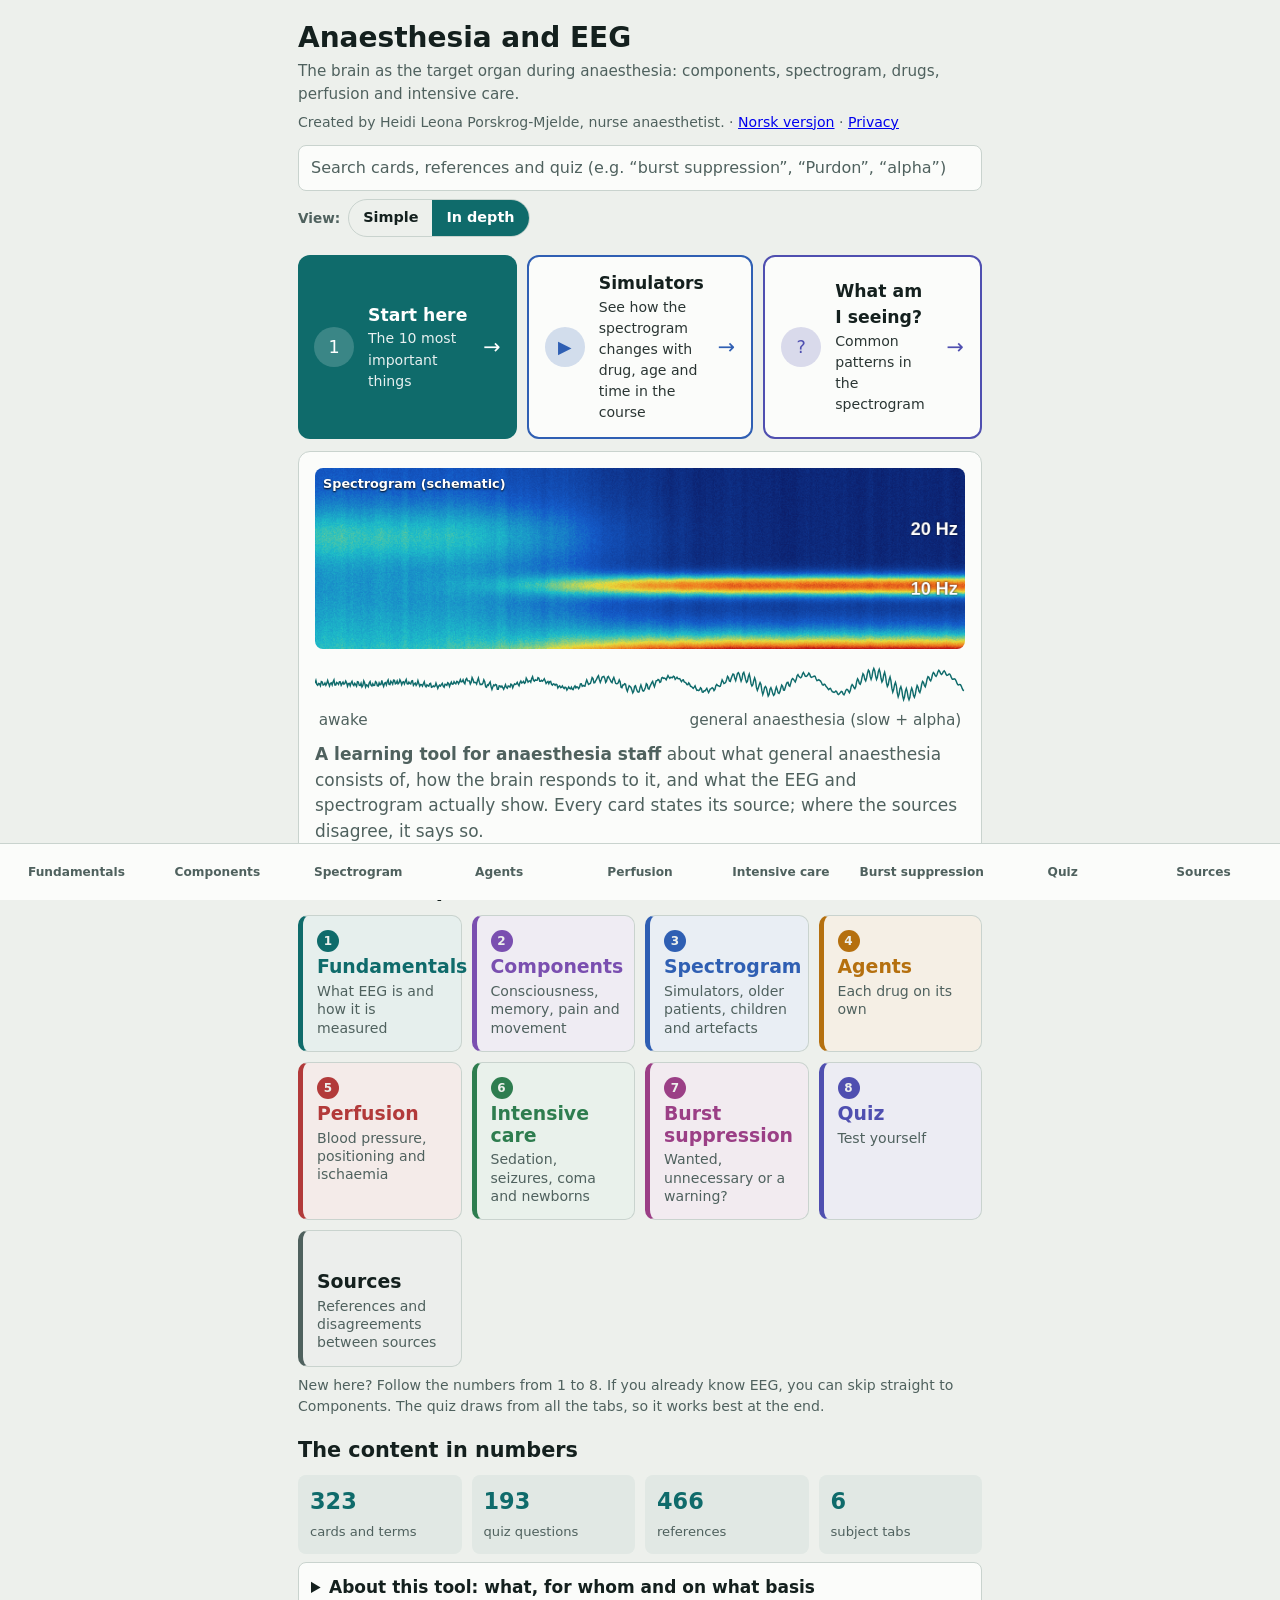
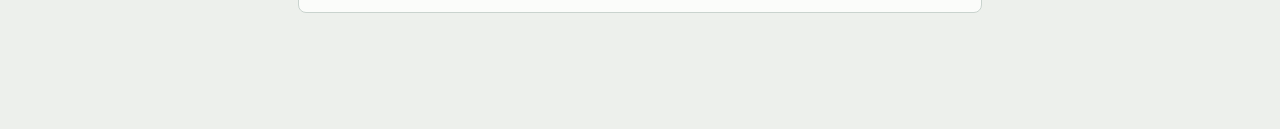
